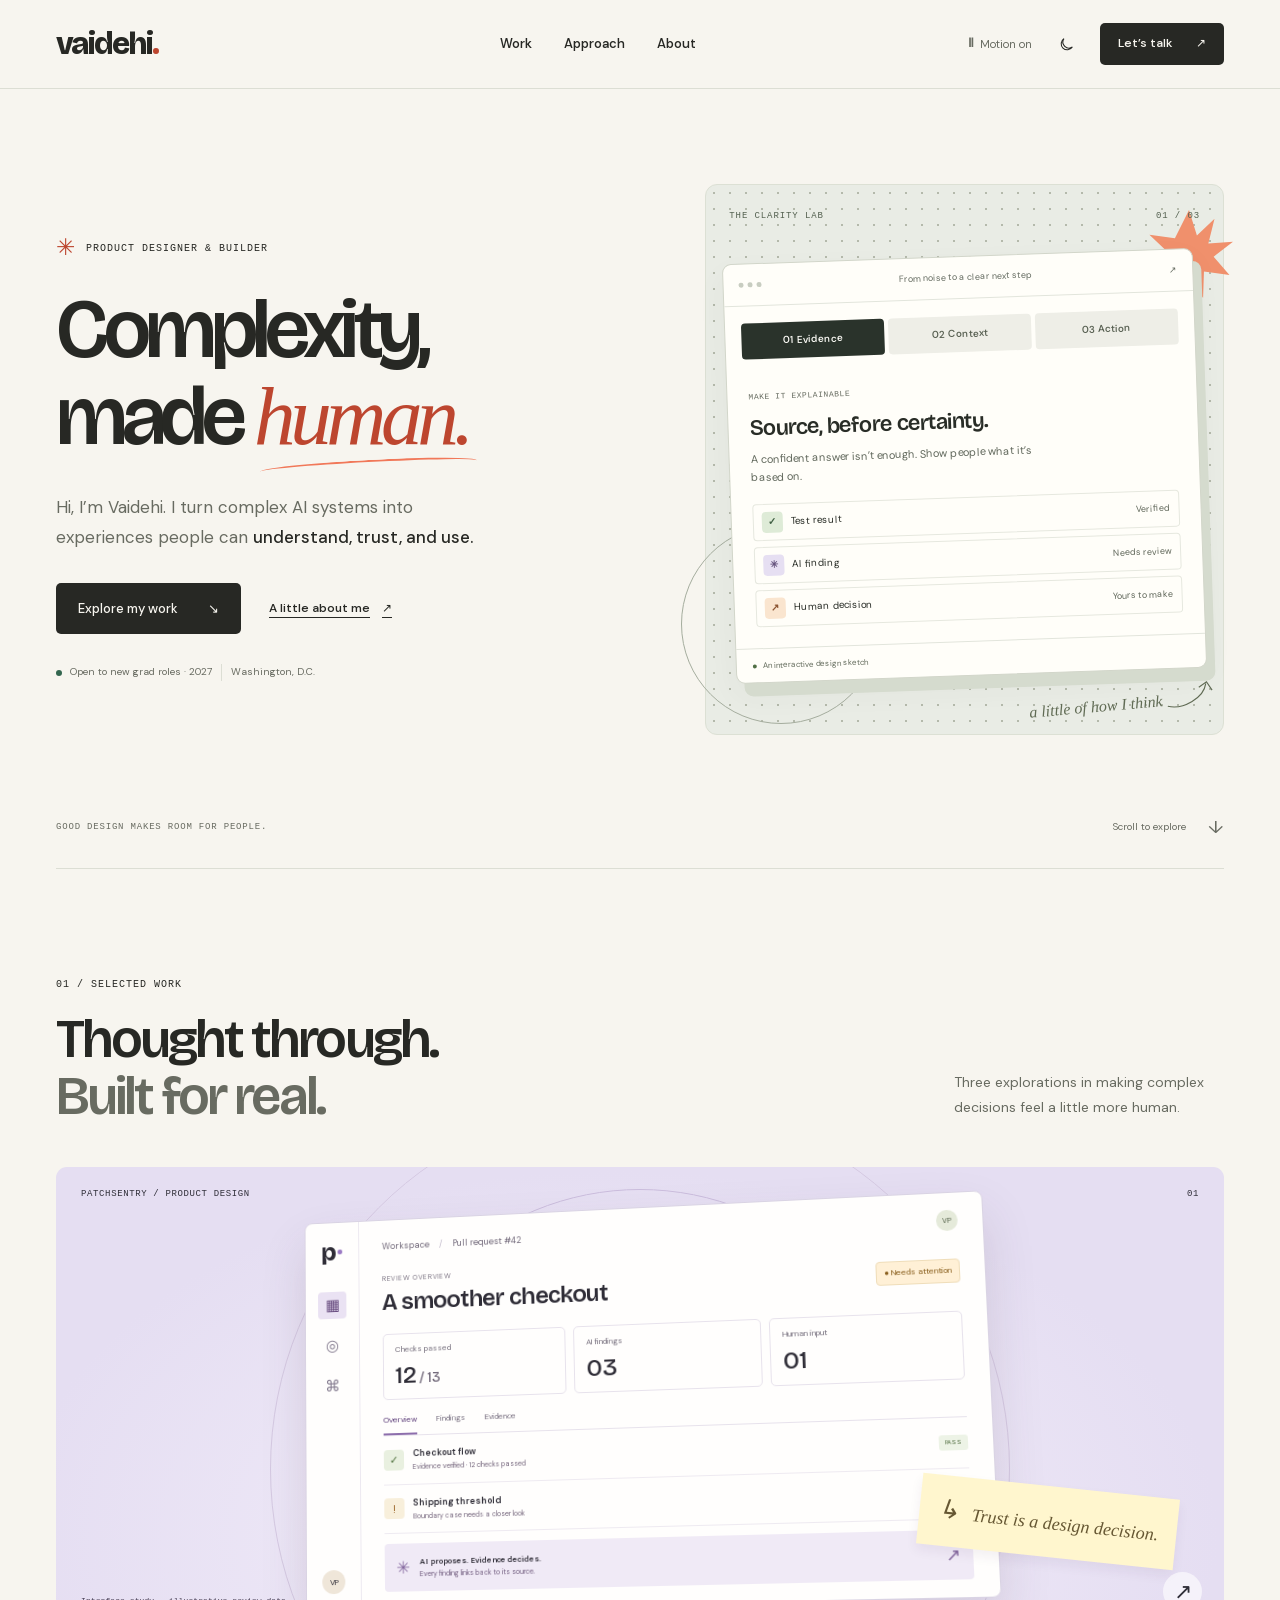
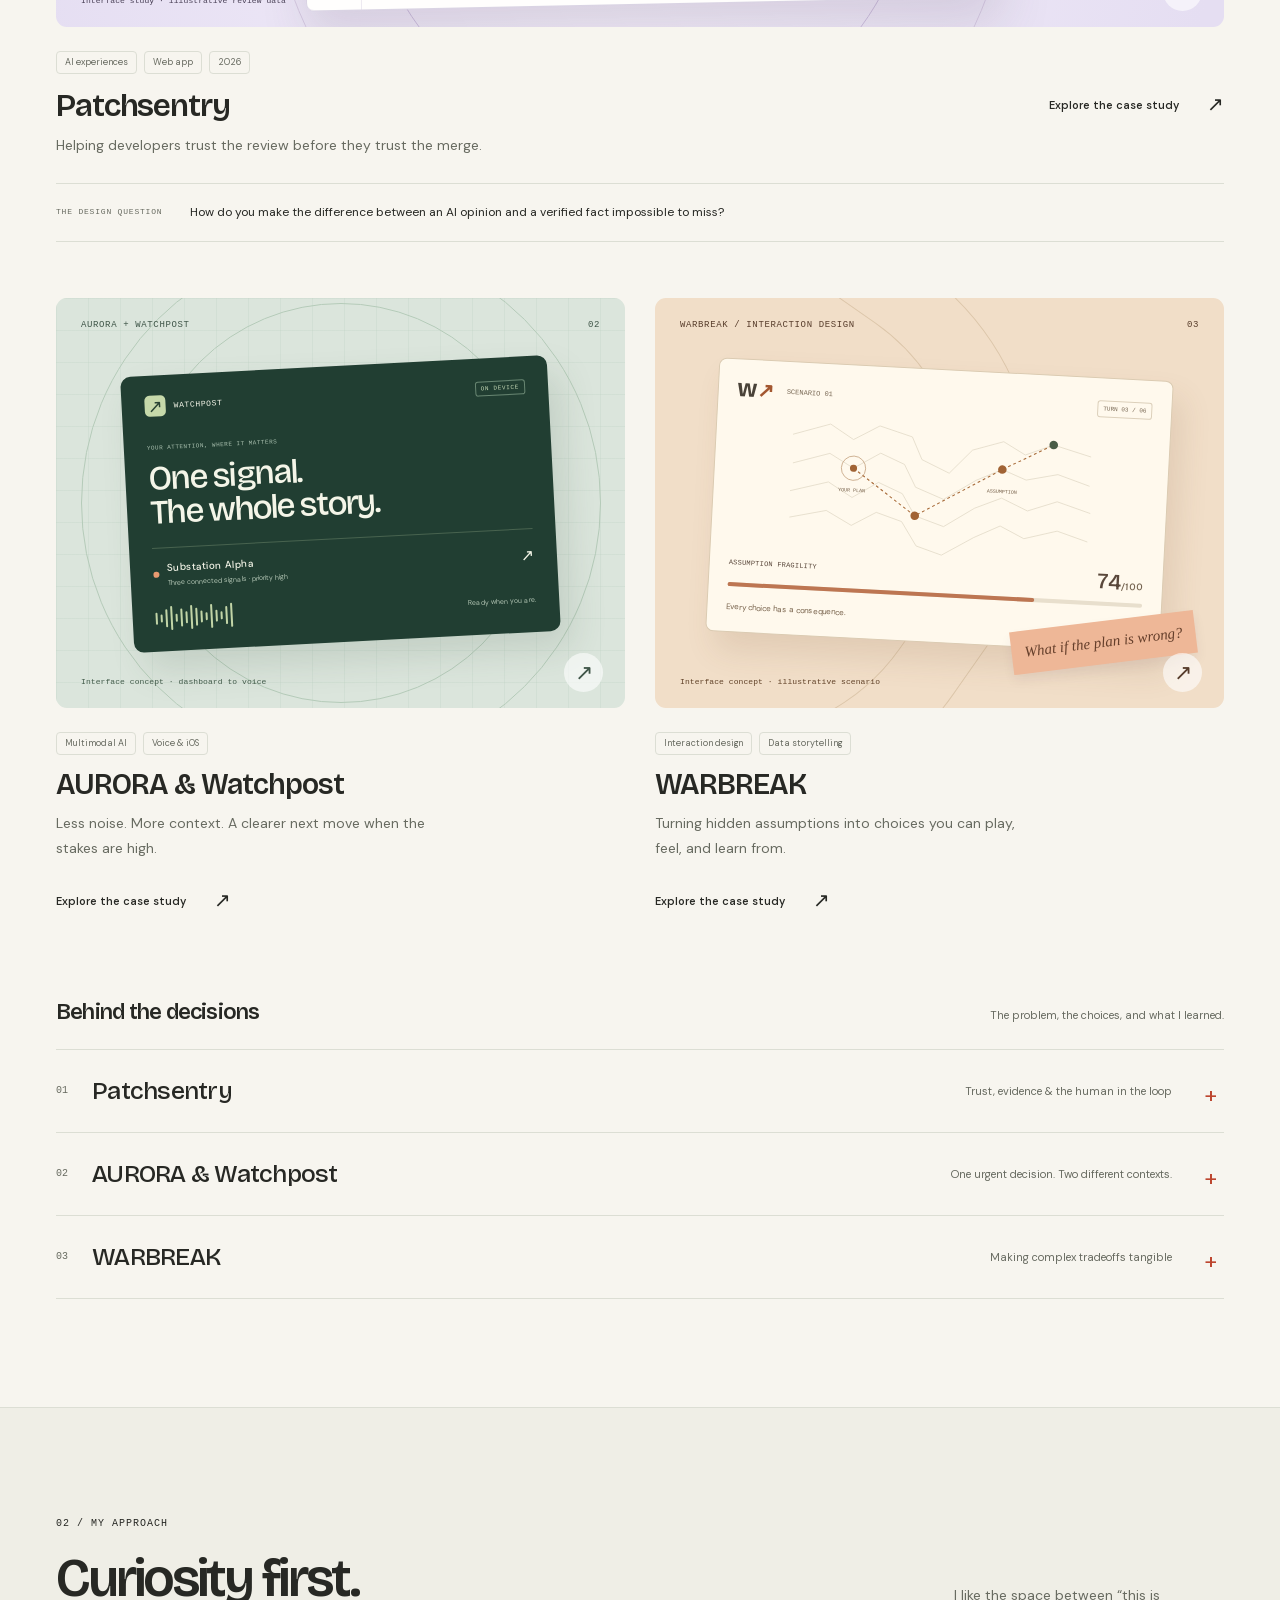
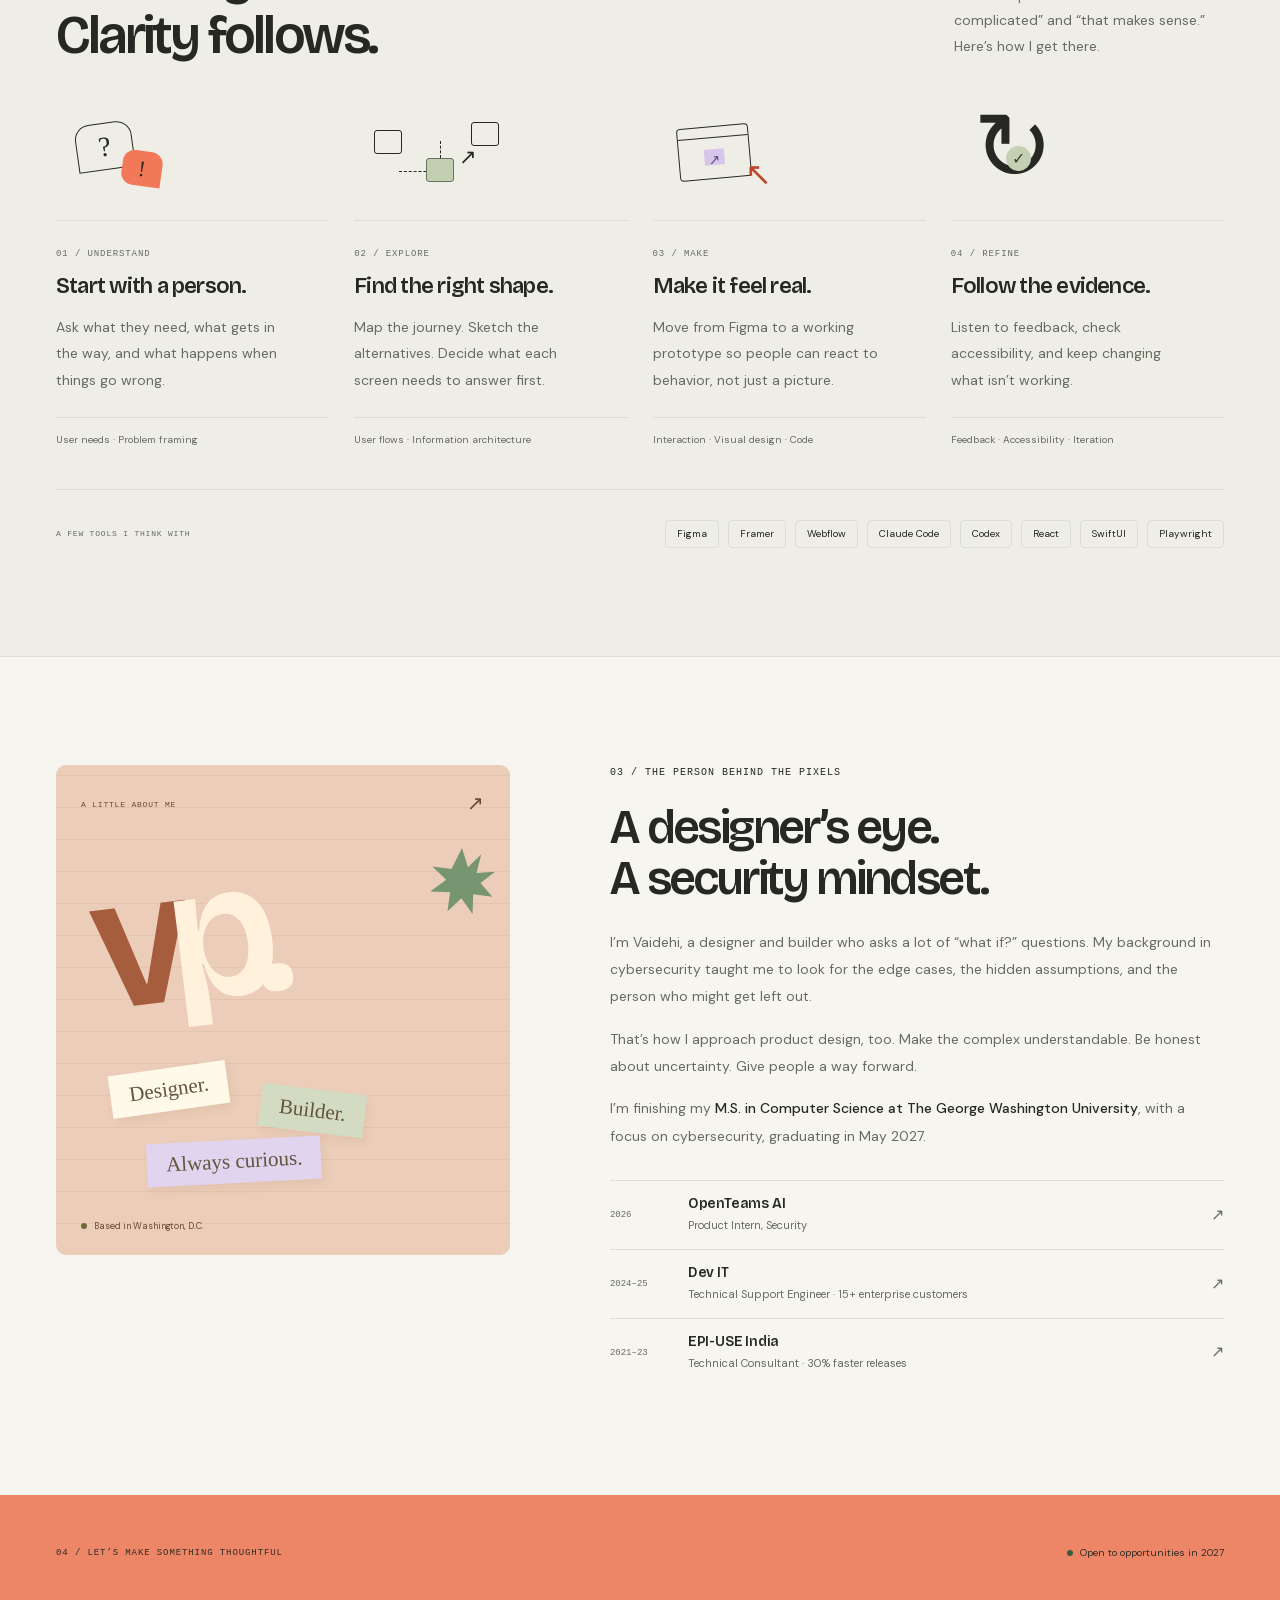
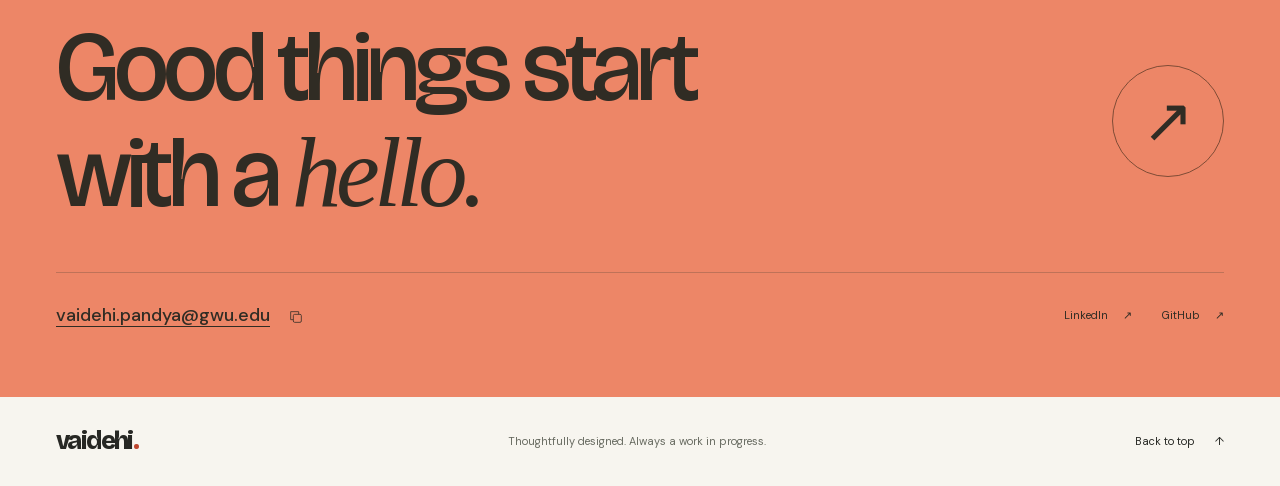
==== index.html @ 31effb7f "Redesign portfolio with interactive previews and accessible motion" ====
<!doctype html>
<html lang="en" data-theme="light" data-motion="off">
<head>
  <meta charset="utf-8">
  <meta name="viewport" content="width=device-width, initial-scale=1, viewport-fit=cover">
  <meta name="theme-color" content="#f7f5ef">
  <title>Vaidehi Pandya — Product Designer & Builder</title>
  <meta name="description" content="I turn complex AI systems into experiences people can understand, trust, and use. Explore product design work by Vaidehi Pandya.">
  <link rel="canonical" href="https://vaidehi2510.github.io/">
  <meta property="og:type" content="website">
  <meta property="og:title" content="Vaidehi Pandya — Complexity, made human.">
  <meta property="og:description" content="Product designer and builder. Thoughtful interfaces for AI, critical decisions, and everything in between.">
  <meta property="og:url" content="https://vaidehi2510.github.io/">
  <meta property="og:image" content="https://vaidehi2510.github.io/social-preview.png">
  <meta property="og:image:width" content="1200">
  <meta property="og:image:height" content="630">
  <meta property="og:image:alt" content="Vaidehi Pandya. Product designer and builder. Complexity, made human.">
  <meta name="twitter:card" content="summary_large_image">
  <script type="application/ld+json">
    {"@context":"https://schema.org","@type":"Person","name":"Vaidehi Pandya","url":"https://vaidehi2510.github.io/","description":"Product designer and builder creating understandable, trustworthy AI experiences.","sameAs":["https://www.linkedin.com/in/vaidehi-pandya/","https://github.com/Vaidehi2510"]}
  </script>
  <link rel="icon" type="image/svg+xml" href="favicon.svg">
  <link rel="preload" href="assets/fonts/bricolage-grotesque-latin.woff2" as="font" type="font/woff2" crossorigin>
  <link rel="preload" href="assets/fonts/dm-sans-latin.woff2" as="font" type="font/woff2" crossorigin>
  <script>
    try {
      var theme = localStorage.getItem('vp-theme');
      var motion = localStorage.getItem('vp-motion');
      document.documentElement.dataset.theme = theme === 'dark' || theme === 'light' ? theme : (matchMedia('(prefers-color-scheme: dark)').matches ? 'dark' : 'light');
      document.documentElement.dataset.motion = motion === 'off' || motion === 'on' ? motion : (matchMedia('(prefers-reduced-motion: reduce)').matches ? 'off' : 'on');
    } catch (e) {
      document.documentElement.dataset.motion = matchMedia('(prefers-reduced-motion: reduce)').matches ? 'off' : 'on';
    }
  </script>
  <link rel="stylesheet" href="styles.css">
  <script src="script.js" defer></script>
</head>
<body>
  <a class="skip-link" href="#main">Skip to content</a>
  <div id="reading-progress" aria-hidden="true"></div>
  <header class="site-header">
    <div class="wrap header-inner">
      <a class="wordmark" href="#top" aria-label="Vaidehi Pandya, home">vaidehi<span>.</span></a>
      <nav class="main-nav" aria-label="Main navigation">
        <a href="#work" data-nav>Work</a>
        <a href="#approach" data-nav>Approach</a>
        <a href="#about" data-nav>About</a>
      </nav>
      <div class="header-actions">
        <button id="motion-toggle" class="utility requires-js" type="button" aria-label="Pause animations" aria-pressed="false" hidden><span class="motion-icon" aria-hidden="true">Ⅱ</span><span data-motion-label>Motion on</span></button>
        <button id="theme-toggle" class="theme-toggle requires-js" type="button" aria-label="Switch to dark theme" hidden><svg viewBox="0 0 24 24" aria-hidden="true"><path d="M20.3 15.6A8.6 8.6 0 0 1 8.4 3.7a8.6 8.6 0 1 0 11.9 11.9Z"/></svg><span class="sr-only" data-theme-label>Dark</span></button>
        <a class="header-contact" href="#contact" data-nav>Let’s talk <span aria-hidden="true">↗</span></a>
      </div>
    </div>
  </header>
  <main id="main">
    <section class="hero wrap" id="top" aria-labelledby="hero-heading">
      <div class="hero-copy">
        <p class="eyebrow"><span class="tiny-star" aria-hidden="true">✳</span> Product designer & builder</p>
        <h1 id="hero-heading">Complexity,<br>made <em>human.</em></h1>
        <p class="hero-intro">Hi, I’m Vaidehi. I turn complex AI systems into experiences people can <strong>understand, trust, and use.</strong></p>
        <div class="hero-actions">
          <a class="button button-dark" href="#work">Explore my work <span aria-hidden="true">↘</span></a>
          <a class="text-link" href="#about">A little about me <span aria-hidden="true">↗</span></a>
        </div>
        <div class="availability"><span class="status-dot" aria-hidden="true"></span><span>Open to new grad roles · 2027</span><span class="availability-location">Washington, D.C.</span></div>
      </div>
      <div class="hero-lab" id="design-demo" data-mode="evidence">
        <div class="lab-topline"><span class="mono">THE CLARITY LAB</span><span class="lab-coordinate mono" aria-hidden="true">01 / 03</span></div>
        <div class="lab-spark" aria-hidden="true"><svg viewBox="0 0 100 100"><path d="M50 0 59 29 79 10 72 38 100 36 78 53 96 74 67 70 66 100 49 76 28 96 32 67 2 66 26 48 5 28 34 32Z"/></svg></div>
        <div class="lab-orbit" aria-hidden="true"></div>
        <div class="demo-window">
          <div class="window-chrome"><span class="window-dots" aria-hidden="true"><i></i><i></i><i></i></span><span>From noise to a clear next step</span><span aria-hidden="true">↗</span></div>
          <div class="demo-tabs requires-js" role="tablist" aria-label="Explore my design principles" hidden>
            <button class="demo-tab" id="tab-evidence" type="button" role="tab" aria-selected="true" aria-controls="demo-evidence" data-target="demo-evidence" tabindex="0">01 Evidence</button>
            <button class="demo-tab" id="tab-context" type="button" role="tab" aria-selected="false" aria-controls="demo-context" data-target="demo-context" tabindex="-1">02 Context</button>
            <button class="demo-tab" id="tab-action" type="button" role="tab" aria-selected="false" aria-controls="demo-action" data-target="demo-action" tabindex="-1">03 Action</button>
          </div>
          <div class="demo-content">
            <div id="demo-evidence" role="tabpanel" aria-labelledby="tab-evidence" tabindex="0">
              <span class="demo-kicker">MAKE IT EXPLAINABLE</span>
              <h2>Source, before certainty.</h2>
              <p>A confident answer isn’t enough. Show people what it’s based on.</p>
              <div class="signal-list">
                <div><span class="signal-icon icon-green" aria-hidden="true">✓</span><span>Test result</span><span class="signal-tag">Verified</span></div>
                <div><span class="signal-icon icon-purple" aria-hidden="true">✳</span><span>AI finding</span><span class="signal-tag">Needs review</span></div>
                <div><span class="signal-icon icon-orange" aria-hidden="true">↗</span><span>Human decision</span><span class="signal-tag">Yours to make</span></div>
              </div>
            </div>
            <div id="demo-context" role="tabpanel" aria-labelledby="tab-context" tabindex="0" hidden>
              <span class="demo-kicker">MAKE IT MEANINGFUL</span>
              <h2>A signal needs a story.</h2>
              <p>Connect the dots so people see what matters, and why.</p>
              <div class="context-sources"><span>Network</span><span>Camera</span><span>Intel</span></div>
              <div class="context-connector" aria-hidden="true">↓ &nbsp; ↓ &nbsp; ↓</div>
              <div class="context-result"><span class="signal-icon icon-orange" aria-hidden="true">!</span><span><strong>One incident. A fuller picture.</strong><small>Related evidence, together.</small></span></div>
            </div>
            <div id="demo-action" role="tabpanel" aria-labelledby="tab-action" tabindex="0" hidden>
              <span class="demo-kicker">MAKE IT ACTIONABLE</span>
              <h2>Give people the controls.</h2>
              <p>A useful interface makes the next move clear, without making it for you.</p>
              <div class="action-path"><span class="action-check" aria-hidden="true">✓</span><div><strong>Evidence reviewed</strong><small>You have the context.</small></div></div>
              <div class="action-choice"><span>Ready for your decision</span><span aria-hidden="true">↗</span></div>
              <span class="action-footnote">Human judgment stays in the loop.</span>
            </div>
          </div>
          <div class="demo-bottom"><span class="status-dot" aria-hidden="true"></span> An interactive design sketch</div>
        </div>
        <span class="lab-note" aria-hidden="true">a little of how I think <svg viewBox="0 0 64 34"><path d="M2 29C20 35 47 23 51 5M42 9l10-6 6 11"/></svg></span>
      </div>
      <div class="hero-bottom"><span class="mono">GOOD DESIGN MAKES ROOM FOR PEOPLE.</span><a href="#work" class="scroll-cue">Scroll to explore <span aria-hidden="true">↓</span></a></div>
    </section>

    <section class="work-section section-pad" id="work" aria-labelledby="work-heading">
      <div class="wrap">
        <div class="section-heading reveal"><div><p class="eyebrow">01 / Selected work</p><h2 id="work-heading">Thought through.<br><span class="muted-heading">Built for real.</span></h2></div><p>Three explorations in making complex decisions feel a little more human.</p></div>
        <article class="project project-patch reveal">
          <a class="project-visual patch-visual" href="#patchsentry" data-case-link aria-label="Read the Patchsentry case study">
            <div class="visual-topline"><span>PATCHSENTRY / PRODUCT DESIGN</span><span aria-hidden="true">01</span></div>
            <div class="patch-app" aria-hidden="true">
              <div class="app-sidebar"><span class="app-logo">p<span>·</span></span><span class="sidebar-icon selected">▦</span><span class="sidebar-icon">◎</span><span class="sidebar-icon">⌘</span><span class="sidebar-bottom">VP</span></div>
              <div class="app-main">
                <div class="app-breadcrumb">Workspace <span>/</span> Pull request #42 <span class="app-avatar">VP</span></div>
                <div class="app-title"><div><small>REVIEW OVERVIEW</small><strong>A smoother checkout</strong></div><span class="attention-badge">● Needs attention</span></div>
                <div class="app-stats"><div><span>Checks passed</span><strong>12<span> / 13</span></strong></div><div><span>AI findings</span><strong>03</strong></div><div><span>Human input</span><strong>01</strong></div></div>
                <div class="app-tabs"><span class="active">Overview</span><span>Findings</span><span>Evidence</span></div>
                <div class="app-finding"><span class="finding-symbol">✓</span><div><strong>Checkout flow</strong><small>Evidence verified · 12 checks passed</small></div><span class="pass-badge">PASS</span></div>
                <div class="app-finding"><span class="finding-symbol warn">!</span><div><strong>Shipping threshold</strong><small>Boundary case needs a closer look</small></div><span class="review-badge">REVIEW</span></div>
                <div class="app-ai-note"><span>✳</span><div><strong>AI proposes. Evidence decides.</strong><small>Every finding links back to its source.</small></div><span>↗</span></div>
              </div>
            </div>
            <div class="floating-note patch-note" aria-hidden="true"><span>↳</span> Trust is a design decision.</div>
            <span class="visual-caption">Interface study · illustrative review data</span>
            <span class="project-open" aria-hidden="true">↗</span>
          </a>
          <div class="project-info"><div><div class="project-tags"><span>AI experiences</span><span>Web app</span><span>2026</span></div><h3><a href="#patchsentry" data-case-link>Patchsentry</a></h3><p>Helping developers trust the review before they trust the merge.</p></div><a class="case-link" href="#patchsentry" data-case-link>Explore the case study <span aria-hidden="true">↗</span></a></div>
          <div class="project-takeaway"><span class="mono">THE DESIGN QUESTION</span><p>How do you make the difference between an AI opinion and a verified fact impossible to miss?</p></div>
        </article>

        <div class="project-pair">
          <article class="project project-aurora reveal">
            <a class="project-visual aurora-visual" href="#aurora" data-case-link aria-label="Read the AURORA and Watchpost case study">
              <div class="visual-topline"><span>AURORA + WATCHPOST</span><span aria-hidden="true">02</span></div>
              <div class="radar-grid" aria-hidden="true"><span class="radar-ring ring-one"></span><span class="radar-ring ring-two"></span><span class="radar-ring ring-three"></span><span class="radar-line"></span><i class="radar-dot dot-one"></i><i class="radar-dot dot-two"></i><i class="radar-dot dot-three"></i></div>
              <div class="alert-preview" aria-hidden="true"><div class="alert-preview-top"><span class="alert-mark">↗</span><span>WATCHPOST</span><span class="alert-live">ON DEVICE</span></div><span class="alert-overline">YOUR ATTENTION, WHERE IT MATTERS</span><strong>One signal.<br>The whole story.</strong><div class="alert-separator"></div><div class="alert-incident"><span class="incident-dot"></span><div><b>Substation Alpha</b><small>Three connected signals · priority high</small></div><span>↗</span></div><div class="waveform"><i></i><i></i><i></i><i></i><i></i><i></i><i></i><i></i><i></i><i></i><i></i><i></i><i></i><i></i><i></i><i></i><span>Ready when you are.</span></div></div>
              <span class="visual-caption">Interface concept · dashboard to voice</span><span class="project-open" aria-hidden="true">↗</span>
            </a>
            <div class="project-info"><div><div class="project-tags"><span>Multimodal AI</span><span>Voice & iOS</span></div><h3><a href="#aurora" data-case-link>AURORA & Watchpost</a></h3><p>Less noise. More context. A clearer next move when the stakes are high.</p></div><a class="case-link" href="#aurora" data-case-link>Explore the case study <span aria-hidden="true">↗</span></a></div>
          </article>
          <article class="project project-warbreak reveal">
            <a class="project-visual warbreak-visual" href="#warbreak" data-case-link aria-label="Read the WARBREAK case study">
              <div class="visual-topline"><span>WARBREAK / INTERACTION DESIGN</span><span aria-hidden="true">03</span></div>
              <div class="strategy-board" aria-hidden="true"><div class="board-topline"><span class="board-logo">W<span>↗</span></span><span>SCENARIO 01</span><span class="board-turn">TURN 03 / 06</span></div><svg class="strategy-map" viewBox="0 0 400 200" fill="none"><path class="map-contour" d="M-10 35 42 18 75 38 111 17 157 30 172 61 211 78 242 44 285 30 316 47 355 31 408 45M-8 75 43 59 77 78 114 55 148 69 165 100 205 115 249 86 285 69 319 82 363 72 408 86M-10 114 43 99 77 119 113 96 147 110 166 140 207 153 249 125 286 109 323 125 364 110 411 124M-9 151 42 139 78 158 112 138 148 149 170 182 206 193 250 166 286 148 320 164 366 151 409 164"/><path class="map-route" d="M77 78 166 140 285 69 355 31"/><circle cx="77" cy="78" r="17" class="map-target"/><circle cx="77" cy="78" r="5" class="map-node"/><circle cx="166" cy="140" r="6" class="map-node"/><circle cx="285" cy="69" r="6" class="map-node"/><circle cx="355" cy="31" r="6" class="map-end"/><text x="57" y="111">YOUR PLAN</text><text x="265" y="102">ASSUMPTION</text></svg><div class="board-risk"><span>ASSUMPTION FRAGILITY</span><strong>74<span>/100</span></strong></div><div class="risk-bar"><span></span></div><div class="board-footer"><span>Every choice has a consequence.</span><span>↗</span></div></div>
              <div class="floating-note warbreak-note" aria-hidden="true">What if the plan is wrong?</div>
              <span class="visual-caption">Interface concept · illustrative scenario</span><span class="project-open" aria-hidden="true">↗</span>
            </a>
            <div class="project-info"><div><div class="project-tags"><span>Interaction design</span><span>Data storytelling</span></div><h3><a href="#warbreak" data-case-link>WARBREAK</a></h3><p>Turning hidden assumptions into choices you can play, feel, and learn from.</p></div><a class="case-link" href="#warbreak" data-case-link>Explore the case study <span aria-hidden="true">↗</span></a></div>
          </article>
        </div>
        <div class="case-studies" aria-labelledby="case-studies-heading"><div class="case-studies-heading"><h3 id="case-studies-heading">Behind the decisions</h3><p>The problem, the choices, and what I learned.</p></div>
          <details class="case-study" id="patchsentry">
  <summary class="case-summary">
    <span class="case-number">01</span>
    <span class="case-summary-title">Patchsentry</span>
    <span class="case-summary-note">Trust, evidence &amp; the human in the loop</span>
    <span class="case-toggle" aria-hidden="true">+</span>
  </summary>
  <div class="case-detail">
    <p class="case-overview">A QA workspace that helps developers decide whether to merge. Five AI specialists investigate a pull request; real test results determine its pass or fail status.</p>
    <dl class="case-facts">
      <div><dt>My role</dt><dd>Product designer &amp; builder</dd></div>
      <div><dt>Context</dt><dd>2026 · AI developer tools</dd></div>
      <div><dt>Platform</dt><dd>Web app &amp; GitHub integration</dd></div>
    </dl>
    <div class="case-story-grid">
      <section class="story-block">
        <h3>The problem</h3>
        <p>An AI reviewer can sound confident whether it has evidence or is guessing. Developers need to know what was tested, what was inferred, and what needs their judgment before they merge.</p>
        <p>Team leads also need control over the models that can access private code.</p>
      </section>
      <section class="story-block">
        <h3>Make the evidence readable</h3>
        <ol>
          <li><strong>Separate test results from AI findings.</strong> Model opinions cannot override a failing test.</li>
          <li><strong>Show where a finding came from.</strong> Link to code, a before-and-after diff, and a suggested regression test. Tie every verdict to the exact revision reviewed.</li>
          <li><strong>Reveal detail when it is useful.</strong> Start with a clear status and check summary; organize deeper findings into Behavior, Interface, Security, and Boundary case.</li>
        </ol>
      </section>
      <section class="story-block">
        <h3>Keep people in control</h3>
        <p>When requirements are ambiguous, the review asks a person to clarify. Teams choose a model and investigation limits for each specialist, including local models with no cloud fallback for confidential code.</p>
        <p>The four-step onboarding follows the actual job: connect a product, build a QA team, choose a change, and decide with evidence.</p>
      </section>
      <section class="story-block">
        <h3>Build the behavior, then check it</h3>
        <p>I used Codex and Claude Code to build the review flow and try it on real pull requests. That made the labels, evidence, and requests for human input part of a working product.</p>
        <p>The project includes 278 automated tests. Its axe-core checks found zero accessibility violations on the desktop and mobile pages tested.</p>
      </section>
    </div>
    <div class="case-evidence" aria-label="Patchsentry project evidence">
      <div class="evidence-item"><strong>5</strong><span>AI specialist roles</span></div>
      <div class="evidence-item"><strong>278</strong><span>automated tests</span></div>
      <div class="evidence-item"><strong>0</strong><span>axe-core violations on tested pages</span></div>
      <div class="evidence-item"><strong>4</strong><span>steps from setup to review</span></div>
    </div>
    <div class="case-actions">
      <a href="https://patchsentry.vercel.app">Explore the live product <span aria-hidden="true">↗</span></a>
      <a href="https://github.com/Vaidehi2510/QA-testbot">View the source <span aria-hidden="true">↗</span></a>
    </div>
  </div>
</details>

<details class="case-study" id="aurora">
  <summary class="case-summary">
    <span class="case-number">02</span>
    <span class="case-summary-title">AURORA &amp; Watchpost</span>
    <span class="case-summary-note">One urgent decision. Two different contexts.</span>
    <span class="case-toggle" aria-hidden="true">+</span>
  </summary>
  <div class="case-detail">
    <p class="case-overview">An early-warning experience for critical infrastructure, first as a web dashboard with spoken alerts, then rethought as a private, voice-first app for iPhone, iPad, and Mac.</p>
    <dl class="case-facts">
      <div><dt>My role</dt><dd>Product designer &amp; builder</dd></div>
      <div><dt>Context</dt><dd>DC Critical Ops Hackathon 2026 → independent iteration</dd></div>
      <div><dt>Platform</dt><dd>Web · iOS · iPadOS · macOS</dd></div>
    </dl>
    <div class="case-story-grid">
      <section class="story-block">
        <h3>The problem</h3>
        <p>Network, physical security, and threat intelligence teams watch separate screens. The early signals of an incident can be scattered across all three.</p>
        <p>An operator needs to understand the situation and decide whether to escalate, including when they are on the floor and away from a desk.</p>
      </section>
      <section class="story-block">
        <h3>Version 1: design for the decision</h3>
        <ol>
          <li><strong>Put the urgent information first.</strong> Show the headline, priority, and confidence before evidence, historical context, and an escalation recommendation.</li>
          <li><strong>Let the interface speak.</strong> Read critical alerts aloud and support spoken follow-up questions. The target was under 60 seconds from raw signal to spoken assessment.</li>
          <li><strong>Make system state visible.</strong> Show when voice and AI are ready, and keep the dashboard usable when AI is unavailable.</li>
        </ol>
      </section>
      <section class="story-block">
        <h3>What the demo changed</h3>
        <p>In the demo scenario, giving the AI analyst an annotated camera frame changed its confidence from 60 to 80 and its recommendation from monitoring to immediate escalation.</p>
        <p>I demoed AURORA to judges and attendees and carried their feedback into the next iteration. A larger question emerged: how could the experience work away from a screen, without sending sensitive data to outside models?</p>
      </section>
      <section class="story-block">
        <h3>Version 2: meet the operator where they are</h3>
        <p>Watchpost brings triage into Siri, Shortcuts, Spotlight, and the Mac menu bar. Seven phrases across three shortcuts work without setup.</p>
        <p>AI runs on the device. A rules engine provides briefs when Apple Intelligence is unavailable, and fixed rules always determine the priority score. VoiceOver labels, empty states, and swipe actions support the experience across devices.</p>
      </section>
    </div>
    <div class="case-evidence" aria-label="AURORA demo evidence and Watchpost features">
      <div class="evidence-item"><strong>60 → 80</strong><span>analyst confidence in the demo scenario</span></div>
      <div class="evidence-item"><strong>20/20</strong><span>anomalies detected in the test set</span></div>
      <div class="evidence-item"><strong>7</strong><span>Siri phrases across 3 shortcuts</span></div>
      <div class="evidence-item"><strong>0</strong><span>network calls in Watchpost</span></div>
    </div>
    <div class="case-actions">
      <a href="https://github.com/Vaidehi2510/AURORA">Explore AURORA <span aria-hidden="true">↗</span></a>
      <a href="https://github.com/Vaidehi2510/watchpost">Explore Watchpost <span aria-hidden="true">↗</span></a>
    </div>
  </div>
</details>

<details class="case-study" id="warbreak">
  <summary class="case-summary">
    <span class="case-number">03</span>
    <span class="case-summary-title">WARBREAK</span>
    <span class="case-summary-note">Making complex tradeoffs tangible</span>
    <span class="case-toggle" aria-hidden="true">+</span>
  </summary>
  <div class="case-detail">
    <p class="case-overview">An AI planning tool that finds the assumptions hidden in a plan, then turns them into a simulation. People make choices, watch the consequences, and explore why their plan failed.</p>
    <dl class="case-facts">
      <div><dt>My role</dt><dd>Product designer &amp; builder</dd></div>
      <div><dt>Context</dt><dd>SCSP AI+ Expo 2026 · Wargaming Track</dd></div>
      <div><dt>Platform</dt><dd>Web · interactive maps &amp; data visualization</dd></div>
    </dl>
    <div class="case-story-grid">
      <section class="story-block">
        <h3>The problem</h3>
        <p>Plans can fail on assumptions nobody wrote down. A report listing those assumptions is easy to skim and forget.</p>
        <p>I wanted people to experience which assumption breaks first, through decisions they make themselves.</p>
      </section>
      <section class="story-block">
        <h3>Four screens, one learning loop</h3>
        <ol>
          <li><strong>Plan.</strong> Write in plain English or choose a scenario. AI extracts assumptions and scores their fragility from 0 to 100.</li>
          <li><strong>Prepare.</strong> Choose from twelve assets within a fixed budget.</li>
          <li><strong>Play.</strong> Take turns on a live map against an adversary targeting the weakest assumption.</li>
          <li><strong>Reflect.</strong> Review what failed, why it failed, and how another timeline could unfold.</li>
        </ol>
      </section>
      <section class="story-block">
        <h3>Make each decision matter</h3>
        <p>The number of turns equals the number of assets selected, so resources and time are linked. Six live metrics show consequences for public opinion, domestic and allied support, and force strength.</p>
        <p>Animated strikes, sonar rings, cyber pulses, and movement make the result of a turn visible on the map. A move that succeeds in one dimension can still weaken the overall plan.</p>
      </section>
      <section class="story-block">
        <h3>Explain the loss</h3>
        <p>The seven-tab Failure Autopsy connects assumptions to decisions and consequences. It includes the decision log, adversary reasoning, a metrics verdict, failure chains, alternative timelines, and recommendations.</p>
        <p>The interaction carries the explanation: make a choice, see its effects, then trace those effects back to the assumption that made the plan fragile.</p>
      </section>
    </div>
    <div class="case-evidence" aria-label="WARBREAK interaction features">
      <div class="evidence-item"><strong>12</strong><span>assets competing for one budget</span></div>
      <div class="evidence-item"><strong>6</strong><span>live consequence metrics</span></div>
      <div class="evidence-item"><strong>7</strong><span>perspectives in the Failure Autopsy</span></div>
      <div class="evidence-item"><strong>0–100</strong><span>assumption fragility scale</span></div>
    </div>
    <div class="case-actions">
      <a href="https://github.com/Vaidehi2510/WARBREAK">Explore the project <span aria-hidden="true">↗</span></a>
    </div>
  </div>
</details>

        </div>
      </div>
    </section>

    <section class="approach-section section-pad" id="approach" aria-labelledby="approach-heading"><div class="wrap">
      <div class="section-heading reveal"><div><p class="eyebrow">02 / My approach</p><h2 id="approach-heading">Curiosity first.<br>Clarity follows.</h2></div><p>I like the space between “this is complicated” and “that makes sense.” Here’s how I get there.</p></div>
      <ol class="process-grid">
        <li class="process-card reveal"><div class="process-art art-listen" aria-hidden="true"><span class="listen-bubble">?</span><span class="listen-small">!</span></div><span class="process-step mono">01 / UNDERSTAND</span><h3>Start with a person.</h3><p>Ask what they need, what gets in the way, and what happens when things go wrong.</p><span class="process-output">User needs · Problem framing</span></li>
        <li class="process-card reveal"><div class="process-art art-map" aria-hidden="true"><i></i><i></i><i></i><span>↗</span></div><span class="process-step mono">02 / EXPLORE</span><h3>Find the right shape.</h3><p>Map the journey. Sketch the alternatives. Decide what each screen needs to answer first.</p><span class="process-output">User flows · Information architecture</span></li>
        <li class="process-card reveal"><div class="process-art art-build" aria-hidden="true"><span class="build-window"><i></i><b>↗</b></span><span class="build-cursor">↖</span></div><span class="process-step mono">03 / MAKE</span><h3>Make it feel real.</h3><p>Move from Figma to a working prototype so people can react to behavior, not just a picture.</p><span class="process-output">Interaction · Visual design · Code</span></li>
        <li class="process-card reveal"><div class="process-art art-refine" aria-hidden="true"><span>↻</span><i>✓</i></div><span class="process-step mono">04 / REFINE</span><h3>Follow the evidence.</h3><p>Listen to feedback, check accessibility, and keep changing what isn’t working.</p><span class="process-output">Feedback · Accessibility · Iteration</span></li>
      </ol>
      <div class="toolkit reveal"><span class="mono">A FEW TOOLS I THINK WITH</span><div><span>Figma</span><span>Framer</span><span>Webflow</span><span>Claude Code</span><span>Codex</span><span>React</span><span>SwiftUI</span><span>Playwright</span></div></div>
    </div></section>

    <section class="about-section section-pad" id="about" aria-labelledby="about-heading"><div class="wrap about-grid">
      <div class="about-art reveal"><div class="about-art-top mono"><span>A LITTLE ABOUT ME</span><span>↗</span></div><div class="monogram" aria-hidden="true">v<span>p.</span></div><div class="about-sticker sticker-one">Designer.</div><div class="about-sticker sticker-two">Builder.</div><div class="about-sticker sticker-three">Always curious.</div><div class="about-art-bottom"><span class="status-dot" aria-hidden="true"></span> Based in Washington, D.C.</div><svg class="about-spark" viewBox="0 0 100 100" aria-hidden="true"><path d="M50 0 59 29 79 10 72 38 100 36 78 53 96 74 67 70 66 100 49 76 28 96 32 67 2 66 26 48 5 28 34 32Z"/></svg></div>
      <div class="about-copy reveal"><p class="eyebrow">03 / The person behind the pixels</p><h2 id="about-heading">A designer’s eye.<br>A security mindset.</h2><p>I’m Vaidehi, a designer and builder who asks a lot of “what if?” questions. My background in cybersecurity taught me to look for the edge cases, the hidden assumptions, and the person who might get left out.</p><p>That’s how I approach product design, too. Make the complex understandable. Be honest about uncertainty. Give people a way forward.</p><p>I’m finishing my <strong>M.S. in Computer Science at The George Washington University</strong>, with a focus on cybersecurity, graduating in May 2027.</p>
        <div class="experience-list"><div><span class="experience-year">2026</span><div><h3>OpenTeams AI</h3><p>Product Intern, Security</p></div><span aria-hidden="true">↗</span></div><div><span class="experience-year">2024–25</span><div><h3>Dev IT</h3><p>Technical Support Engineer · 15+ enterprise customers</p></div><span aria-hidden="true">↗</span></div><div><span class="experience-year">2021–23</span><div><h3>EPI-USE India</h3><p>Technical Consultant · 30% faster releases</p></div><span aria-hidden="true">↗</span></div></div>
      </div>
    </div></section>

    <section class="contact-section" id="contact" aria-labelledby="contact-heading"><div class="wrap">
      <div class="contact-topline"><p class="eyebrow">04 / Let’s make something thoughtful</p><span class="contact-availability"><span class="status-dot" aria-hidden="true"></span> Open to opportunities in 2027</span></div>
      <div class="contact-main reveal"><h2 id="contact-heading">Good things start<br>with a <em>hello.</em></h2><a class="contact-arrow" href="mailto:vaidehi.pandya@gwu.edu" aria-label="Email Vaidehi" data-email-link>↗</a></div>
      <div class="contact-bottom"><div><a class="email-link" href="mailto:vaidehi.pandya@gwu.edu" data-email-link>vaidehi.pandya@gwu.edu</a><button class="copy-button requires-js" id="copy-email" type="button" data-email="vaidehi.pandya@gwu.edu" aria-label="Copy email address" hidden><svg viewBox="0 0 24 24" aria-hidden="true"><rect x="8" y="8" width="12" height="12" rx="2"/><path d="M16 8V4H4v12h4"/></svg></button><p id="copy-status" class="copy-status" role="status" aria-live="polite"></p></div><div class="social-links"><a href="https://www.linkedin.com/in/vaidehi-pandya/">LinkedIn <span aria-hidden="true">↗</span></a><a href="https://github.com/Vaidehi2510">GitHub <span aria-hidden="true">↗</span></a></div></div>
    </div></section>
  </main>
  <footer class="site-footer wrap"><a class="wordmark" href="#top">vaidehi<span>.</span></a><p>Thoughtfully designed. Always a work in progress.</p><a class="back-top" href="#top">Back to top <span aria-hidden="true">↑</span></a></footer>
</body>
</html>
---- styles.css ----
@font-face {
  font-family: 'Bricolage Grotesque'; font-style: normal; font-weight: 500 800; font-display: swap;
  src: url('assets/fonts/bricolage-grotesque-latin.woff2') format('woff2');
}
@font-face {
  font-family: 'DM Sans'; font-style: normal; font-weight: 400 700; font-display: swap;
  src: url('assets/fonts/dm-sans-latin.woff2') format('woff2');
}
:root {
  --bg: #f7f5ef; --surface: #fffefa; --ink: #272824; --muted: #686b61;
  --line: #dcded4; --accent: #bd462f; --coral: #f17859; --soft: #efeee6;
  --green: #33664f; --display: 'Bricolage Grotesque', 'Avenir Next', sans-serif;
  --body: 'DM Sans', 'Segoe UI', sans-serif; --mono: 'SFMono-Regular', Consolas, 'Liberation Mono', monospace;
  color-scheme: light;
}
:root[data-theme='dark'] {
  --bg: #1d211e; --surface: #262c27; --ink: #f1f0e7; --muted: #b5bcaf;
  --line: #414a40; --accent: #ff987b; --coral: #f48c6c; --soft: #282f29; --green: #a2c9ac;
  color-scheme: dark;
}
*, *::before, *::after { box-sizing: border-box; }
html { scroll-behavior: smooth; scroll-padding-top: 105px; }
body { margin: 0; background: var(--bg); color: var(--ink); font-family: var(--body); font-size: 16px; line-height: 1.65; -webkit-font-smoothing: antialiased; }
::selection { background: #eed793; color: #272824; }
[hidden] { display: none !important; }
a { color: inherit; text-decoration-thickness: 1px; text-underline-offset: 5px; }
button, a { -webkit-tap-highlight-color: transparent; }
button { font: inherit; color: inherit; cursor: pointer; }
button, input { touch-action: manipulation; }
:focus-visible { outline: 3px solid var(--accent); outline-offset: 5px; }
h1, h2, h3, h4, p { margin: 0; }
h1, h2, h3, h4 { font-family: var(--display); font-weight: 600; }
h1, h2 { letter-spacing: -.055em; line-height: 1.06; }
h3 { letter-spacing: -.035em; line-height: 1.2; }
svg { display: block; max-width: 100%; }
.wrap { width: min(1240px, calc(100% - 112px)); margin-inline: auto; }
.section-pad { padding-block: 108px; }
.eyebrow, .mono { font-family: var(--mono); font-size: 10px; font-weight: 500; letter-spacing: .1em; line-height: 1.6; }
.eyebrow { text-transform: uppercase; margin-bottom: 22px; }
.sr-only { position: absolute; width: 1px; height: 1px; overflow: hidden; clip: rect(0, 0, 0, 0); white-space: nowrap; clip-path: inset(50%); }
.skip-link { position: fixed; top: -80px; left: 20px; padding: 12px 20px; z-index: 100; background: var(--ink); color: var(--bg); }
.skip-link:focus { top: 12px; }
#reading-progress { position: fixed; top: 0; left: 0; z-index: 70; width: 100%; height: 3px; background: var(--coral); transform: scaleX(0); transform-origin: left; pointer-events: none; }
.site-header { position: sticky; top: 0; z-index: 60; background: var(--bg); background: color-mix(in srgb, var(--bg) 92%, transparent); backdrop-filter: blur(18px); border-bottom: 1px solid var(--line); }
.header-inner { height: 88px; display: flex; align-items: center; justify-content: space-between; gap: 24px; }
.wordmark { font-family: var(--display); font-size: 31px; font-weight: 800; letter-spacing: -.065em; text-decoration: none; line-height: 1.3; }
.wordmark span { color: var(--accent); }
.main-nav { display: flex; align-items: center; gap: 32px; margin-left: 70px; }
.main-nav a { font-size: 13px; font-weight: 550; text-decoration: none; position: relative; padding-block: 12px; }
.main-nav a::after { content: ''; position: absolute; bottom: 5px; left: 0; width: 100%; height: 2px; background: var(--accent); transform: scaleX(0); transform-origin: left; transition: transform .2s; }
.main-nav a:hover::after, .main-nav a[aria-current='location']::after { transform: scaleX(1); }
.header-actions { display: flex; align-items: center; gap: 18px; }
.utility, .theme-toggle { display: inline-flex; justify-content: center; align-items: center; border: 0; padding: 10px 0; background: transparent; min-height: 44px; }
.utility { gap: 6px; font-size: 11px; color: var(--muted); }
.motion-icon { font-size: 12px; font-weight: 700; }
.theme-toggle { width: 32px; }
.theme-toggle svg { width: 17px; height: 17px; fill: none; stroke: currentColor; stroke-width: 1.5; }
.header-contact { display: flex; gap: 24px; align-items: center; padding: 11px 18px; border-radius: 5px; background: var(--ink); color: var(--bg); font-size: 12px; font-weight: 550; text-decoration: none; transition: background .2s, transform .2s; }
.header-contact:hover { background: var(--accent); transform: translateY(-2px); }
.hero { padding-top: 95px; display: grid; grid-template-columns: 1.14fr 1fr; column-gap: 58px; align-items: center; }
.hero-copy .eyebrow { display: flex; align-items: center; gap: 10px; margin-bottom: 26px; }
.tiny-star { font-size: 23px; color: var(--accent); line-height: 1; }
.hero h1 { font-size: clamp(58px, 6.5vw, 92px); line-height: 1.035; font-weight: 600; letter-spacing: -.065em; white-space: nowrap; }
.hero h1 em { font-family: Georgia, 'Times New Roman', serif; font-weight: 400; color: var(--accent); letter-spacing: -.065em; position: relative; }
.hero h1 em::after { content: ''; position: absolute; left: 3%; right: -4%; bottom: -10px; height: 12px; border-top: 2px solid var(--coral); border-radius: 50%; transform: rotate(-3deg); }
.hero-intro { max-width: 425px; margin-top: 32px; color: var(--muted); font-size: 17px; line-height: 1.8; }
.hero-intro strong { color: var(--ink); font-weight: 500; }
.hero-actions { display: flex; align-items: center; gap: 28px; margin-top: 30px; }
.button { display: inline-flex; align-items: center; justify-content: center; gap: 30px; padding: 15px 22px; border-radius: 5px; font-size: 13px; font-weight: 500; text-decoration: none; transition: transform .2s, box-shadow .2s; }
.button-dark { background: var(--ink); color: var(--bg); }
.button:hover { transform: translateY(-3px); box-shadow: 0 6px 0 color-mix(in srgb, var(--accent) 30%, transparent); }
.text-link { display: inline-flex; gap: 12px; align-items: center; font-size: 12px; font-weight: 550; padding-block: 12px; }
.availability { display: flex; flex-wrap: wrap; align-items: center; gap: 8px; margin-top: 30px; font-size: 10px; color: var(--muted); }
.status-dot { flex: 0 0 6px; width: 6px; height: 6px; display: inline-block; border-radius: 50%; background: var(--green); }
.availability-location { padding-left: 9px; margin-left: 1px; border-left: 1px solid var(--line); }
.hero-lab { position: relative; align-self: center; background-color: #e9ece5; background-image: radial-gradient(#b4b9ab 1px, transparent 1px); background-size: 16px 16px; border: 1px solid #dce0d4; border-radius: 12px; padding: 24px 23px 57px; isolation: isolate; color: #292d27; }
.lab-topline { display: flex; justify-content: space-between; align-items: center; margin-bottom: 33px; color: #53604f; }
.lab-topline .mono { font-size: 9px; }
.lab-spark { width: 88px; position: absolute; right: -10px; top: 25px; z-index: -1; animation: slow-turn 40s linear infinite; }
.lab-spark svg { fill: #f0906c; }
.lab-orbit { position: absolute; width: 200px; height: 200px; left: -25px; bottom: 10px; border: 1px solid #a5ad9e; border-radius: 50%; z-index: -1; }
.demo-window { border: 1px solid #d2d6ca; background: #fffef9; border-radius: 9px; transform: rotate(-2deg); box-shadow: 8px 13px 0 #d5dbce, 0 12px 30px #3b483a0c; transition: transform .4s; }
.hero-lab:hover .demo-window, .hero-lab:focus-within .demo-window { transform: rotate(0); }
.window-chrome { display: flex; align-items: center; justify-content: space-between; border-bottom: 1px solid #e2e5dc; padding: 13px 15px; font-size: 9px; color: #646b60; gap: 10px; }
.window-dots { display: flex; gap: 4px; }
.window-dots i { width: 5px; height: 5px; border-radius: 50%; background: #c8cdc1; }
.demo-tabs { display: flex; padding: 17px 16px 0; gap: 4px; }
.demo-tab { flex: 1; border: 0; background: #eeeee7; border-radius: 4px; padding: 9px 4px; color: #565e50; font-size: 10px; font-weight: 550; min-height: 36px; transition: color .2s, background .2s; }
.demo-tab[aria-selected='true'] { background: #2a332b; color: #fffef9; }
.demo-tab:hover:not([aria-selected='true']) { background: #dce2d3; }
.demo-tab:focus-visible, .demo-content [role='tabpanel']:focus-visible { outline-color: #a23a26; }
.demo-content { padding: 22px 21px 21px; min-height: 279px; }
.demo-kicker { font-family: var(--mono); font-size: 8px; color: #686d62; letter-spacing: .07em; }
.demo-content h2 { font-size: 22px; letter-spacing: -.04em; margin: 8px 0; line-height: 1.2; }
.demo-content p { font-size: 11px; line-height: 1.7; max-width: 310px; color: #62695d; }
.signal-list { display: grid; gap: 6px; margin-top: 17px; }
.signal-list > div { display: flex; align-items: center; gap: 8px; padding: 7px 8px; border: 1px solid #e6e8df; border-radius: 4px; font-size: 10px; }
.signal-icon { width: 21px; height: 21px; flex: 0 0 21px; display: inline-grid; place-items: center; border-radius: 4px; font-weight: 700; }
.icon-green { background: #deebd7; color: #416044; }.icon-purple { background: #e6dff2; color: #65537d; }.icon-orange { background: #fae5cf; color: #8c5532; }
.signal-tag { margin-left: auto; color: #5f6659; font-size: 9px; }
.demo-bottom { display: flex; align-items: center; gap: 6px; border-top: 1px solid #e2e5dc; padding: 10px 16px; font-size: 8px; color: #626a5b; }
.demo-bottom .status-dot { background: #506f45; width: 4px; height: 4px; flex-basis: 4px; }
.lab-note { position: absolute; right: 60px; bottom: 13px; font-family: Georgia, serif; font-style: italic; font-size: 16px; transform: rotate(-5deg); color: #606b54; }
.lab-note svg { position: absolute; width: 52px; right: -55px; bottom: 4px; fill: none; stroke: currentColor; stroke-width: 1.4; }
.context-sources { display: flex; gap: 6px; margin-top: 24px; }
.context-sources span { flex: 1; border: 1px solid #dcded4; background: #f1f2e9; border-radius: 4px; padding: 9px 4px; text-align: center; font-size: 10px; }
.context-connector { text-align: center; color: #829178; font-size: 18px; letter-spacing: 20px; margin-left: 20px; line-height: 1.5; }
.context-result { display: flex; align-items: center; gap: 9px; padding: 12px 10px; border: 1px solid #e1dbc7; border-radius: 4px; background: #f9f4e8; font-size: 11px; }
.context-result strong, .context-result small { display: block; }.context-result small { margin-top: 2px; color: #646956; font-size: 9px; }
.action-path { display: flex; gap: 10px; align-items: center; margin-top: 23px; font-size: 11px; }
.action-path strong, .action-path small { display: block; }.action-path small { font-size: 10px; color: #636a5d; }
.action-check { width: 30px; height: 30px; border-radius: 50%; display: grid; place-items: center; background: #deebd7; color: #416044; }
.action-choice { display: flex; justify-content: space-between; margin-top: 15px; padding: 12px 14px; border-radius: 4px; background: #29392b; color: #f6f7ee; font-size: 11px; }
.action-footnote { display: block; text-align: center; font-size: 9px; color: #626a5b; margin-top: 10px; }
.hero-bottom { grid-column: 1 / -1; display: flex; justify-content: space-between; align-items: center; border-bottom: 1px solid var(--line); margin-top: 78px; padding-bottom: 26px; color: var(--muted); }
.hero-bottom .mono { font-size: 9px; letter-spacing: .09em; }.scroll-cue { display: inline-flex; gap: 22px; align-items: center; font-size: 10px; text-decoration: none; }.scroll-cue span { font-size: 18px; }
.section-heading { display: flex; align-items: flex-end; justify-content: space-between; gap: 40px; margin-bottom: 42px; }
.section-heading h2 { font-size: clamp(40px, 4.2vw, 60px); }
.section-heading > p { color: var(--muted); max-width: 270px; font-size: 14px; line-height: 1.8; padding-bottom: 5px; }
.muted-heading { color: var(--muted); }.section-heading .eyebrow { margin-bottom: 18px; }
.project-visual { display: block; position: relative; border-radius: 11px; overflow: hidden; text-decoration: none; color: #2f2e38; }
.visual-topline { position: absolute; top: 22px; left: 25px; right: 25px; display: flex; justify-content: space-between; font: 9px var(--mono); letter-spacing: .07em; z-index: 2; }
.patch-visual { height: 460px; background: #e5def2; background-image: radial-gradient(ellipse at 48% 80%, #f3eefa 0%, #e5def2 70%); display: grid; place-items: center; }
.patch-visual::before { content: ''; position: absolute; width: 550px; height: 550px; border: 1px solid #cbbddd; border-radius: 50%; top: 22px; left: calc(50% - 275px); }
.patch-visual::after { content: ''; position: absolute; width: 740px; height: 740px; border: 1px solid #d5c9e2; border-radius: 50%; top: -68px; left: calc(50% - 370px); pointer-events: none; }
.patch-app { position: relative; z-index: 1; width: min(690px, 76%); margin-top: 12px; display: flex; background: #fffefd; border: 1px solid #d9d3e3; border-radius: 8px; box-shadow: 0 24px 48px #4c385625; transform: perspective(1400px) rotateY(-6deg) rotateX(5deg) rotateZ(-2deg); transition: transform .6s cubic-bezier(.2,.8,.2,1), box-shadow .6s; font-family: var(--body); color: #2f2d37; }
.project-visual:hover .patch-app, .project-visual:focus-visible .patch-app { transform: perspective(1400px) rotateY(0) rotateX(0) rotateZ(0) translateY(-6px); box-shadow: 0 30px 55px #4c38562c; }
.app-sidebar { width: 57px; flex: 0 0 57px; padding: 16px 12px; border-right: 1px solid #ece8f0; display: flex; flex-direction: column; align-items: center; gap: 14px; }.app-logo { font: 800 25px var(--display); margin-bottom: 12px; }.app-logo span { color: #9b7ac4; }.sidebar-icon { display: grid; place-items: center; width: 30px; height: 28px; color: #82798d; font-size: 16px; border-radius: 4px; }.sidebar-icon.selected { background: #eae2f3; color: #604378; }.sidebar-bottom { margin-top: auto; font-size: 8px; border-radius: 50%; width: 24px; height: 24px; display: grid; place-items: center; background: #efe6d9; }.app-main { flex: 1; min-width: 0; padding: 17px 24px; }.app-breadcrumb { display: flex; align-items: center; gap: 10px; font-size: 9px; color: #706778; }.app-breadcrumb > span:not(.app-avatar) { color: #c0b8c9; }.app-avatar { margin-left: auto; display: grid; place-items: center; width: 21px; height: 21px; font-size: 7px; background: #e5eada; border-radius: 50%; color: #4b5940; }
.app-title { margin: 17px 0; display: flex; align-items: center; justify-content: space-between; gap: 8px; }.app-title small { display: block; font-size: 7px; color: #7b7382; letter-spacing: .1em; margin-bottom: 4px; }.app-title strong { font: 600 24px var(--display); letter-spacing: -.04em; }.attention-badge { background: #fff0d6; color: #8a601f; border: 1px solid #efddb9; padding: 4px 7px; font-size: 8px; border-radius: 4px; white-space: nowrap; }
.app-stats { display: grid; grid-template-columns: repeat(3,1fr); gap: 8px; }.app-stats > div { padding: 9px 12px; border: 1px solid #e7e2ec; border-radius: 5px; }.app-stats > div > span { display: block; color: #77707e; font-size: 8px; }.app-stats strong { display: block; font: 500 25px var(--display); margin-top: 5px; }.app-stats strong span { font-size: 14px; color: #706778; }
.app-tabs { display: flex; gap: 20px; margin-top: 14px; border-bottom: 1px solid #e7e2ec; font-size: 8px; color: #7a7182; }.app-tabs span { padding-bottom: 7px; }.app-tabs .active { color: #5b3b78; border-bottom: 2px solid #8d6eac; }
.app-finding { display: flex; align-items: center; gap: 9px; padding: 11px 0; border-bottom: 1px solid #eeeaf1; }.finding-symbol { width: 21px; height: 21px; display: grid; place-items: center; font-size: 11px; color: #4c6e3a; background: #e9f0e0; border-radius: 4px; }.finding-symbol.warn { color: #9c672a; background: #f8efdb; }.app-finding strong, .app-finding small { display: block; }.app-finding strong { font-size: 9px; font-weight: 600; }.app-finding small { font-size: 7px; color: #706078; }.pass-badge, .review-badge { margin-left: auto; font-size: 6px; padding: 3px 6px; border-radius: 3px; color: #4f6c3e; background: #edf3e6; }.review-badge { color: #8f6227; background: #f8efdb; }
.app-ai-note { display: flex; align-items: center; gap: 10px; background: #f0eaf6; border-radius: 4px; padding: 10px 12px; margin-top: 10px; }.app-ai-note > span { font-size: 17px; color: #83669d; }.app-ai-note > span:last-child { margin-left: auto; }.app-ai-note strong, .app-ai-note small { display: block; }.app-ai-note strong { font-size: 8px; font-weight: 600; }.app-ai-note small { font-size: 7px; color: #6e597c; }
.floating-note { position: absolute; z-index: 3; font-family: Georgia, serif; font-style: italic; padding: 14px 18px; box-shadow: 0 6px 12px #38264b10; }.patch-note { right: 4%; bottom: 70px; background: #fff6ce; font-size: 18px; color: #665733; transform: rotate(6deg); }.patch-note span { font-size: 26px; padding-right: 8px; }.visual-caption { position: absolute; left: 25px; bottom: 20px; font-family: var(--mono); font-size: 8px; letter-spacing: .01em; color: #473e54; z-index: 3; }.project-open { position: absolute; display: grid; place-items: center; width: 39px; height: 39px; border-radius: 50%; background: #fff9; bottom: 16px; right: 22px; font-size: 22px; z-index: 3; transition: transform .25s, background .25s; }.project-visual:hover .project-open { transform: rotate(45deg); background: #fff; }
.project-info { display: flex; justify-content: space-between; align-items: center; gap: 20px; padding-top: 24px; }.project-tags { display: flex; flex-wrap: wrap; gap: 7px; margin-bottom: 13px; }.project-tags span { font-size: 9px; padding: 3px 8px; border: 1px solid var(--line); border-radius: 4px; color: var(--muted); }.project-info h3 { font-size: 32px; margin-bottom: 8px; }.project-info h3 a { text-decoration: none; }.project-info h3 a:hover { color: var(--accent); }.project-info p { font-size: 14px; color: var(--muted); line-height: 1.8; }.case-link { display: flex; align-items: center; gap: 28px; font-size: 11px; font-weight: 550; white-space: nowrap; padding-block: 12px; text-decoration: none; }.case-link span { font-size: 20px; transition: transform .2s; }.case-link:hover span { transform: translate(3px,-3px); }.project-takeaway { margin-top: 24px; padding: 19px 0; border-block: 1px solid var(--line); display: flex; align-items: center; gap: 28px; }.project-takeaway .mono { flex: 0 0 auto; font-size: 8px; color: var(--muted); }.project-takeaway p { font-size: 12px; }
.project-pair { display: grid; grid-template-columns: 1fr 1fr; gap: 30px; margin-top: 56px; }.project-pair .project-info { display: block; }.project-pair .project-info h3 { font-size: 29px; }.project-pair .case-link { margin-top: 11px; justify-content: space-between; width: fit-content; }.project-pair .project-info p { max-width: 390px; }
.aurora-visual, .warbreak-visual { height: 410px; }.aurora-visual { background: #dbe5dc; color: #3f5548; }.radar-grid { position: absolute; inset: 0; background-image: linear-gradient(#bdd1c34d 1px, transparent 1px),linear-gradient(90deg,#bdd1c34d 1px,transparent 1px); background-size: 32px 32px; }.radar-ring { position: absolute; top: 50%; left: 50%; width: 270px; height: 270px; border: 1px solid #b5cbb9; border-radius: 50%; transform: translate(-50%,-50%); }.ring-two { width: 400px; height: 400px; }.ring-three { width: 520px; height: 520px; }.radar-line { position: absolute; width: 260px; height: 260px; left: 50%; top: 50%; transform-origin: 0 0; background: conic-gradient(from 250deg at 0 0, transparent 0deg, #6a9d7b26 20deg, transparent 60deg); animation: slow-turn 25s linear infinite; }.radar-dot { position: absolute; width: 6px; height: 6px; border-radius: 50%; background: #7c9e84; box-shadow: 0 0 0 5px #83a68b20; }.dot-one { top: 23%; left: 19%; }.dot-two { top: 71%; right: 14%; }.dot-three { top: 82%; left: 31%; }
.alert-preview { position: absolute; width: 75%; left: 12.5%; top: 68px; padding: 20px 23px; border-radius: 10px; background: #213e32; color: #f4f5e8; box-shadow: 12px 18px 35px #36513f25; transform: rotate(-3deg); transition: transform .5s; }.project-visual:hover .alert-preview, .project-visual:focus-visible .alert-preview { transform: rotate(0) translateY(-5px); }.alert-preview-top { display: flex; gap: 8px; align-items: center; font: 8px var(--mono); letter-spacing: .08em; }.alert-mark { display: grid; place-items: center; width: 21px; height: 21px; background: #c6d9aa; color: #284333; border-radius: 5px; font-size: 18px; }.alert-live { margin-left: auto; border: 1px solid #688672; color: #c2d6b3; border-radius: 3px; padding: 3px 5px; font-size: 6px; }.alert-overline { display: block; font: 6px var(--mono); letter-spacing: .08em; color: #a8bfae; margin-top: 28px; }.alert-preview > strong { display: block; font: 500 34px/.99 var(--display); letter-spacing: -.045em; margin-top: 10px; }.alert-separator { border-top: 1px solid #48634f; margin-block: 19px 12px; }.alert-incident { display: flex; align-items: center; gap: 8px; }.incident-dot { width: 6px; height: 6px; border-radius: 50%; background: #e89a70; }.alert-incident b, .alert-incident small { display: block; }.alert-incident b { font-size: 10px; font-weight: 500; }.alert-incident small { font-size: 7px; color: #b0c3b2; }.alert-incident > span:last-child { margin-left: auto; }
.waveform { display: flex; gap: 3px; align-items: center; margin-top: 17px; height: 26px; }.waveform i { width: 2px; height: 8px; border-radius: 2px; background: #c2d5a7; animation: waveform 1.8s ease-in-out infinite alternate; }.waveform i:nth-child(3n) { height: 18px; animation-delay: -.6s; }.waveform i:nth-child(3n + 1) { height: 12px; animation-delay: -.9s; }.waveform i:nth-child(4n) { height: 24px; animation-delay: -.3s; }.waveform span { font-size: 7px; margin-left: auto; color: #b0c3b2; }.aurora-visual .visual-caption { color: #425b4a; }
.warbreak-visual { background: #f1dec8; color: #573c2b; }.warbreak-visual::before, .warbreak-visual::after { content: ''; position: absolute; width: 460px; height: 460px; border: 1px solid #ddc7ab; border-radius: 45%; top: -30px; left: -160px; transform: rotate(35deg); }.warbreak-visual::after { width: 600px; height: 600px; top: -100px; left: -230px; }.strategy-board { position: absolute; left: 10%; top: 71px; width: 80%; padding: 18px 19px; background: #fff9ed; border: 1px solid #dbcbb2; border-radius: 8px; color: #5a483b; z-index: 1; transform: rotate(3deg); box-shadow: 10px 18px 30px #79533320; transition: transform .5s; }.project-visual:hover .strategy-board, .project-visual:focus-visible .strategy-board { transform: rotate(0) translateY(-5px); }.board-topline { display: flex; align-items: center; gap: 12px; font: 7px var(--mono); color: #796955; }.board-logo { font: 800 20px var(--display); color: #494238; }.board-logo span { color: #a35730; }.board-turn { margin-left: auto; border: 1px solid #dcd0bb; padding: 4px 5px; border-radius: 3px; font-size: 6px; }.strategy-map { width: 100%; height: 143px; margin-top: 5px; overflow: visible; }.map-contour { stroke: #e0d8c5; stroke-width: 1; }.map-route { stroke: #a76a38; stroke-width: 1.5; stroke-dasharray: 4 4; }.map-node { fill: #a16334; }.map-end { fill: #495d47; }.map-target { stroke: #bd9873; stroke-width: 1; }.strategy-map text { font: 7px var(--mono); fill: #77624b; }.board-risk { display: flex; align-items: center; justify-content: space-between; font: 7px var(--mono); letter-spacing: .03em; }.board-risk strong { font: 500 22px var(--display); }.board-risk strong span { font-size: 10px; color: #73624e; }.risk-bar { height: 4px; border-radius: 5px; background: #e8dfcd; margin-block: 7px 14px; }.risk-bar span { display: block; height: 100%; width: 74%; border-radius: 5px; background: #bd7652; }.board-footer { display: flex; justify-content: space-between; font-size: 8px; color: #77624b; }.warbreak-note { right: 5%; bottom: 45px; background: #eeb797; color: #653f2b; font-size: 15px; transform: rotate(-7deg); padding: 9px 13px; }.warbreak-visual .visual-caption { color: #604127; }
.case-studies { margin-top: 70px; }.case-studies-heading { display: flex; align-items: baseline; justify-content: space-between; gap: 20px; margin-bottom: 23px; }.case-studies-heading h3 { font-size: 22px; }.case-studies-heading p { color: var(--muted); font-size: 11px; }
.case-study { border-top: 1px solid var(--line); scroll-margin-top: 20px; }.case-study:last-child { border-bottom: 1px solid var(--line); }.case-study summary { list-style: none; cursor: pointer; padding: 26px 0; }.case-study summary::-webkit-details-marker { display: none; }.case-summary { display: flex; align-items: center; gap: 24px; }.case-number { font: 10px var(--mono); color: var(--muted); }.case-summary-title { font: 500 25px var(--display); letter-spacing: -.03em; }.case-summary-note { margin-left: auto; color: var(--muted); font-size: 11px; }.case-toggle { display: grid; place-items: center; width: 28px; height: 28px; font-size: 23px; font-weight: 400; color: var(--accent); transition: transform .2s; }.case-study[open] .case-toggle { transform: rotate(45deg); }.case-study summary:hover .case-summary-title { color: var(--accent); }.case-detail { padding: 8px 0 38px 42px; }.case-overview { max-width: 770px; font-size: 17px; line-height: 1.75; }.case-facts { display: grid; grid-template-columns: 1fr 1fr 1fr; gap: 20px; border-block: 1px solid var(--line); padding-block: 20px; margin: 25px 0; }.case-facts dt { font: 9px var(--mono); color: var(--muted); text-transform: uppercase; margin-bottom: 6px; }.case-facts dd { margin: 0; font-size: 12px; }.case-story-grid { display: grid; grid-template-columns: 1fr 1fr; gap: 28px 45px; }.story-block h3, .story-block h4 { font-size: 19px; margin-bottom: 12px; }.story-block p, .story-block li { color: var(--muted); font-size: 13px; line-height: 1.85; }.story-block p + p { margin-top: 10px; }.story-block strong { color: var(--ink); font-weight: 550; }.story-block ol, .story-block ul { margin: 0; padding-left: 19px; }.story-block li + li { margin-top: 10px; }.story-block li::marker { color: var(--accent); }.case-evidence { display: grid; grid-template-columns: repeat(4,1fr); gap: 24px; padding: 24px; background: var(--soft); border-radius: 6px; margin-top: 30px; }.evidence-item strong { display: block; font: 500 28px var(--display); letter-spacing: -.04em; }.evidence-item span { display: block; font-size: 10px; color: var(--muted); line-height: 1.7; margin-top: 5px; }.case-actions { display: flex; gap: 25px; margin-top: 20px; flex-wrap: wrap; }.case-actions a { font-size: 12px; font-weight: 550; }
.approach-section { background: var(--soft); border-block: 1px solid var(--line); }.process-grid { display: grid; grid-template-columns: repeat(4,1fr); gap: 25px; padding: 0; margin: 50px 0 40px; list-style: none; }.process-card { min-width: 0; }.process-step { display: block; color: var(--muted); font-size: 9px; margin-bottom: 12px; }.process-card h3 { font-size: 22px; margin-bottom: 14px; }.process-card p { color: var(--muted); font-size: 12px; line-height: 1.9; max-width: 240px; }.process-output { display: block; border-top: 1px solid var(--line); padding-top: 14px; margin-top: 24px; font-size: 9px; color: var(--muted); }.process-art { position: relative; height: 107px; margin-bottom: 26px; border-bottom: 1px solid var(--line); color: var(--ink); }.listen-bubble { display: grid; place-items: center; width: 57px; height: 47px; border: 1.5px solid currentColor; border-radius: 15px 15px 15px 0; font: 400 28px Georgia,serif; transform: rotate(-8deg); position: absolute; top: 9px; left: 20px; }.listen-small { display: grid; place-items: center; width: 40px; height: 35px; border-radius: 12px 12px 0 12px; background: var(--coral); color: #2f2a22; font: 400 22px Georgia,serif; position: absolute; left: 66px; top: 37px; transform: rotate(8deg); }.art-map i { position: absolute; width: 28px; height: 24px; border: 1.5px solid currentColor; border-radius: 3px; top: 16px; left: 20px; }.art-map i:nth-child(2) { top: 44px; left: 72px; background: #c3cfb3; color: #67745a; }.art-map i:nth-child(3) { top: 8px; left: 117px; }.art-map::before { content: ''; position: absolute; left: 45px; top: 27px; width: 42px; height: 31px; border-bottom: 1px dashed currentColor; border-right: 1px dashed currentColor; }.art-map span { position: absolute; left: 105px; top: 26px; font-size: 21px; }.build-window { position: absolute; left: 25px; top: 12px; width: 72px; height: 53px; border: 1.5px solid currentColor; border-radius: 4px; transform: rotate(-5deg); }.build-window i { display: block; height: 11px; border-bottom: 1px solid currentColor; }.build-window b { display: grid; place-items: center; width: 20px; height: 16px; margin: 11px auto; background: #d8c5eb; color: #634c78; font-size: 14px; font-weight: 400; }.build-cursor { position: absolute; left: 92px; top: 44px; color: var(--accent); font-size: 32px; line-height: 1; }.art-refine > span { position: absolute; left: 22px; top: -14px; font-size: 96px; line-height: 1; font-weight: 400; }.art-refine i { display: grid; place-items: center; position: absolute; left: 55px; top: 32px; width: 25px; height: 25px; border-radius: 50%; background: #c4d0b4; color: #38452e; font-style: normal; }
.toolkit { display: flex; align-items: center; justify-content: space-between; gap: 30px; padding-top: 30px; border-top: 1px solid var(--line); }.toolkit > .mono { flex-shrink: 0; font-size: 8px; color: var(--muted); }.toolkit > div { display: flex; flex-wrap: wrap; gap: 9px; }.toolkit > div span { font-size: 10px; border: 1px solid var(--line); padding: 5px 11px; border-radius: 4px; }
.about-grid { display: grid; grid-template-columns: .85fr 1.15fr; gap: 100px; align-items: start; }.about-art { background: #ebcdb9; position: relative; min-height: 490px; border-radius: 10px; overflow: hidden; color: #6e4834; background-image: repeating-linear-gradient(0deg, transparent 0, transparent 31px, #c99c7a30 31px, #c99c7a30 32px); }.about-art-top { display: flex; align-items: center; justify-content: space-between; margin: 24px 25px; font-size: 8px; }.about-art-top > span:last-child { font-size: 20px; }.monogram { position: absolute; left: 8%; top: 77px; font: 600 190px/1 var(--display); letter-spacing: -.11em; color: #a65d3e; transform: rotate(-7deg); }.monogram > span { color: #fff1db; }.about-sticker { position: absolute; background: #fff9e9; color: #64533d; padding: 9px 19px; font: 400 21px Georgia,serif; box-shadow: 3px 5px 10px #7d4a2c13; }.sticker-one { left: 12%; top: 303px; transform: rotate(-8deg); }.sticker-two { left: 45%; top: 324px; background: #d3dcc2; transform: rotate(7deg); }.sticker-three { left: 20%; top: 375px; background: #e0d4ef; transform: rotate(-3deg); }.about-art-bottom { position: absolute; bottom: 22px; left: 25px; font-size: 9px; display: flex; align-items: center; gap: 7px; }.about-art-bottom .status-dot { background: #6a6c3a; }.about-spark { position: absolute; right: 15px; top: 83px; width: 66px; fill: #789571; animation: slow-turn 40s linear infinite reverse; }.about-copy .eyebrow { margin-bottom: 22px; }.about-copy h2 { font-size: clamp(38px,3.7vw,52px); margin-bottom: 25px; }.about-copy > p:not(.eyebrow) { font-size: 13px; color: var(--muted); line-height: 1.95; }.about-copy > p + p { margin-top: 15px; }.about-copy > p strong { color: var(--ink); font-weight: 500; }.experience-list { margin-top: 30px; }.experience-list > div { display: flex; align-items: center; gap: 21px; padding: 15px 0; border-top: 1px solid var(--line); }.experience-year { flex: 0 0 57px; color: var(--muted); font: 9px var(--mono); }.experience-list h3 { font-size: 14px; letter-spacing: -.015em; margin-bottom: 3px; }.experience-list p { font-size: 10px; color: var(--muted); }.experience-list > div > span:last-child { margin-left: auto; font-size: 16px; color: var(--muted); }
.contact-section { background: #ed8667; color: #302c24; padding: 50px 0 42px; }.contact-topline { display: flex; justify-content: space-between; gap: 24px; align-items: center; }.contact-topline .eyebrow { margin: 0; font-size: 9px; }.contact-availability { display: flex; align-items: center; gap: 7px; font-size: 10px; }.contact-availability .status-dot { background: #3c5b3c; }.contact-main { display: flex; align-items: center; justify-content: space-between; padding-block: 55px 46px; gap: 30px; }.contact-main h2 { font-size: clamp(55px,7.7vw,105px); font-weight: 500; }.contact-main h2 em { font-family: Georgia,serif; font-weight: 400; }.contact-arrow { display: grid; place-items: center; width: 112px; height: 112px; border: 1px solid #7f4c36; border-radius: 50%; text-decoration: none; font-size: 62px; font-weight: 400; transition: background .25s, transform .25s; }.contact-arrow:hover { background: #f8c9a7; transform: rotate(45deg); }.contact-bottom { display: flex; justify-content: space-between; align-items: flex-start; gap: 25px; border-top: 1px solid #bf7258; padding-top: 24px; }.contact-bottom > div:first-child { position: relative; }.email-link { font-size: 18px; font-weight: 500; text-decoration-thickness: 1px; }.copy-button { display: inline-grid; place-items: center; vertical-align: middle; border: 0; background: transparent; color: #41352b; width: 40px; height: 40px; margin-left: 6px; padding: 10px; border-radius: 5px; }.copy-button:hover { background: #e7ab88; }.copy-button svg { width: 16px; stroke: currentColor; fill: none; stroke-width: 1.3; }.copy-status { min-height: 18px; font-size: 11px; }.social-links { display: flex; align-items: center; gap: 30px; padding-top: 9px; }.social-links a { font-size: 11px; text-decoration: none; }.social-links a span { margin-left: 12px; }.social-links a:hover { text-decoration: underline; }.contact-section :focus-visible { outline-color: #302c24; }
.site-footer { display: flex; align-items: center; justify-content: space-between; gap: 20px; padding-block: 28px; }.site-footer .wordmark { font-size: 25px; }.site-footer p { color: var(--muted); font-size: 10px; }.back-top { display: flex; align-items: center; gap: 20px; text-decoration: none; font-size: 10px; }
:root[data-theme='dark'] .hero-lab { background-color: #b8c6b2; background-image: radial-gradient(#8d9e84 1px, transparent 1px); border-color: #a4b29d; }:root[data-theme='dark'] .patch-visual { background: #bfb1d5; }:root[data-theme='dark'] .aurora-visual { background: #b2c8b7; }:root[data-theme='dark'] .warbreak-visual { background: #d7bda0; }:root[data-theme='dark'] .contact-section { background: #dc805f; }
@keyframes slow-turn { to { transform: rotate(360deg); } }
@keyframes waveform { from { transform: scaleY(.6); } to { transform: scaleY(1); } }
html[data-motion='off'] { scroll-behavior: auto; }
html[data-motion='off'] *, html[data-motion='off'] *::before, html[data-motion='off'] *::after { animation: none !important; transition: none !important; scroll-behavior: auto !important; }
@media (prefers-reduced-motion: reduce) { html:not([data-motion='on']) { scroll-behavior: auto; } html:not([data-motion='on']) *, html:not([data-motion='on']) *::before, html:not([data-motion='on']) *::after { animation: none !important; transition: none !important; scroll-behavior: auto !important; } }
@media (min-width: 1500px) { .hero { padding-top: 110px; padding-bottom: 0; }.hero-bottom { margin-top: 95px; } }
@media (max-width: 1150px) {
  .wrap { width: calc(100% - 72px); }.main-nav { margin-left: 0; gap: 24px; }.header-actions { gap: 13px; }.hero { gap: 35px; padding-top: 74px; }.hero h1 { font-size: 7vw; }.hero-intro { font-size: 15px; }.hero-lab { padding-inline: 16px; }.demo-content { padding-inline: 16px; }.demo-content h2 { font-size: 20px; }.demo-tabs { padding-inline: 12px; }.demo-tab { font-size: 9px; }.hero-actions { gap: 18px; }.button { padding: 13px 17px; gap: 22px; }.availability-location { display: none; }.section-pad { padding-block: 80px; }.about-grid { gap: 60px; }.about-art { min-height: 470px; }.monogram { font-size: 165px; }.process-grid { gap: 20px; }.process-card h3 { font-size: 20px; }.alert-preview { width: 80%; left: 10%; padding-inline: 19px; }.alert-preview > strong { font-size: 30px; }.project-pair { gap: 24px; }.project-pair .project-info h3 { font-size: 25px; }.project-pair .project-info p { font-size: 13px; }.toolkit { align-items: flex-start; }.toolkit > .mono { margin-top: 8px; }.contact-main h2 { font-size: 8vw; }
}
@media (max-width: 900px) {
  .wrap { width: calc(100% - 48px); }.header-inner { height: 76px; gap: 15px; }.main-nav { gap: 20px; }.main-nav a { font-size: 12px; }.header-contact { gap: 15px; font-size: 11px; padding: 10px 13px; }.utility { font-size: 0; gap: 0; width: 28px; }.motion-icon { font-size: 15px; }.header-actions { gap: 7px; }.wordmark { font-size: 29px; }.hero { grid-template-columns: 1fr 1fr; gap: 25px; }.hero h1 { font-size: 6.8vw; }.hero-copy .eyebrow { font-size: 9px; gap: 7px; }.tiny-star { font-size: 20px; }.hero-intro { font-size: 14px; margin-top: 26px; }.hero-actions { gap: 15px; flex-wrap: wrap; margin-top: 24px; }.hero-actions .text-link { font-size: 11px; }.button { font-size: 12px; }.availability { font-size: 9px; margin-top: 22px; }.hero-lab { padding: 20px 12px 52px; }.lab-spark { width: 62px; right: -12px; }.demo-content { min-height: 285px; padding-inline: 13px; }.signal-list > div { font-size: 9px; padding-inline: 6px; gap: 6px; }.signal-tag { font-size: 8px; }.window-chrome { padding-inline: 12px; font-size: 8px; }.window-chrome > span:last-child { display: none; }.lab-note { font-size: 14px; right: 54px; }.hero-bottom { margin-top: 58px; }.hero-bottom .mono { font-size: 8px; }.section-heading h2 { font-size: 44px; }.section-heading > p { max-width: 235px; font-size: 13px; }.patch-visual { height: 420px; }.patch-app { width: 83%; }.patch-note { bottom: 52px; right: 3%; font-size: 15px; }.aurora-visual,.warbreak-visual { height: 370px; }.alert-preview { top: 63px; padding: 17px; }.alert-preview > strong { font-size: 27px; }.alert-overline { font-size: 5px; margin-top: 23px; }.alert-separator { margin-block: 16px 12px; }.alert-incident small { font-size: 6px; }.alert-incident b { font-size: 9px; }.waveform { gap: 2px; margin-top: 10px; }.waveform span { font-size: 6px; }.alert-preview-top { font-size: 6px; gap: 5px; }.alert-live { font-size: 5px; }.visual-topline { left: 18px; right: 18px; font-size: 8px; }.visual-caption { left: 18px; font-size: 7px; max-width: calc(100% - 80px); }.project-open { right: 16px; width: 34px; height: 34px; }.strategy-board { left: 8%; width: 84%; padding: 15px; top: 67px; }.strategy-map { height: 120px; }.board-topline { gap: 7px; font-size: 6px; }.board-turn { font-size: 5px; }.board-footer { font-size: 7px; }.warbreak-note { bottom: 44px; font-size: 13px; }.process-grid { grid-template-columns: 1fr 1fr; gap: 36px; }.process-art { height: 95px; margin-bottom: 20px; }.process-card p { max-width: none; }.process-card h3 { font-size: 23px; }.process-output { margin-top: 17px; }.toolkit { flex-direction: column; gap: 15px; }.about-grid { grid-template-columns: .85fr 1.15fr; gap: 35px; }.about-art { min-height: 440px; }.monogram { top: 90px; font-size: 150px; }.about-spark { top: 62px; width: 50px; }.about-sticker { font-size: 17px; padding: 8px 15px; }.sticker-one { top: 270px; }.sticker-two { top: 295px; }.sticker-three { top: 342px; }.about-copy h2 { font-size: 36px; }.about-copy .eyebrow { font-size: 8px; }.about-copy > p:not(.eyebrow) { font-size: 12px; }.experience-list > div { gap: 13px; }.experience-year { flex-basis: 51px; font-size: 8px; }.experience-list p { font-size: 9px; }.contact-arrow { width: 90px; height: 90px; font-size: 48px; }.email-link { font-size: 16px; }.case-summary-note { max-width: 220px; text-align: right; font-size: 10px; }.case-summary-title { font-size: 23px; }.case-detail { padding-left: 0; }.case-overview { font-size: 15px; }
}
@media (max-width: 680px) {
  html { scroll-padding-top: 91px; }.wrap { width: calc(100% - 40px); }.header-inner { height: 72px; gap: 12px; }.wordmark { font-size: 28px; }.header-contact { display: none; }.main-nav { gap: 18px; margin-left: auto; }.main-nav a { font-size: 11px; }.header-actions { gap: 0; }.theme-toggle { width: 30px; }.utility { width: 29px; }.hero { display: flex; flex-direction: column; align-items: stretch; padding-top: 53px; gap: 0; }.hero-copy .eyebrow { font-size: 9px; margin-bottom: 25px; }.hero h1 { font-size: clamp(50px,11.9vw,78px); line-height: 1.05; }.hero-intro { max-width: 420px; font-size: 15px; line-height: 1.8; margin-top: 28px; }.hero-actions { gap: 24px; margin-top: 25px; }.button { padding: 14px 18px; font-size: 12px; }.hero-actions .text-link { font-size: 11px; }.availability { font-size: 10px; margin-top: 25px; }.availability-location { display: inline; }.hero-lab { margin: 47px 8px 0; padding: 21px 20px 52px; max-width: 460px; align-self: center; width: calc(100% - 16px); }.lab-topline { margin-bottom: 25px; }.lab-spark { width: 76px; right: -8px; top: 28px; }.window-chrome { font-size: 9px; padding: 12px 15px; }.window-chrome > span:last-child { display: inline; }.demo-tabs { padding-inline: 13px; }.demo-tab { font-size: 10px; padding-block: 10px; }.demo-content { padding: 20px 18px; min-height: 276px; }.demo-content h2 { font-size: 22px; }.demo-content p { font-size: 11px; }.signal-list > div { font-size: 10px; padding: 7px 8px; gap: 8px; }.signal-tag { font-size: 9px; }.lab-note { font-size: 15px; right: 62px; }.hero-bottom { margin-top: 43px; padding-bottom: 20px; }.hero-bottom .mono { font-size: 7px; max-width: 190px; }.scroll-cue { font-size: 9px; gap: 12px; }.section-pad { padding-block: 64px; }.section-heading { display: block; margin-bottom: 30px; }.section-heading .eyebrow { font-size: 9px; margin-bottom: 15px; }.section-heading h2 { font-size: 43px; }.section-heading > p { margin-top: 20px; max-width: 300px; font-size: 13px; line-height: 1.8; }.patch-visual { height: 330px; }.visual-topline { left: 17px; right: 17px; top: 18px; font-size: 7px; }.patch-app { width: 90%; margin-top: 12px; }.app-sidebar { width: 35px; flex-basis: 35px; padding: 11px 5px; gap: 12px; }.app-logo { font-size: 20px; margin-bottom: 5px; }.sidebar-icon { width: 23px; height: 22px; font-size: 12px; }.sidebar-bottom { font-size: 6px; width: 18px; height: 18px; }.app-main { padding: 11px 12px; }.app-breadcrumb { font-size: 6px; gap: 6px; }.app-avatar { width: 16px; height: 16px; font-size: 5px; }.app-title { margin: 11px 0; gap: 5px; }.app-title small { font-size: 5px; }.app-title strong { font-size: 16px; }.attention-badge { font-size: 5px; padding: 3px 4px; }.app-stats { gap: 5px; }.app-stats > div { padding: 6px; }.app-stats > div > span { font-size: 6px; }.app-stats strong { font-size: 18px; margin-top: 3px; }.app-stats strong span { font-size: 10px; }.app-tabs { margin-top: 10px; gap: 15px; font-size: 6px; }.app-tabs span { padding-bottom: 5px; }.app-finding { padding: 7px 0; gap: 6px; }.finding-symbol { width: 16px; height: 16px; font-size: 8px; }.app-finding strong { font-size: 7px; }.app-finding small { font-size: 5px; }.pass-badge,.review-badge { font-size: 5px; padding: 2px 4px; }.app-ai-note { gap: 7px; margin-top: 7px; padding: 7px; }.app-ai-note > span { font-size: 14px; }.app-ai-note strong { font-size: 6px; }.app-ai-note small { font-size: 5px; }.patch-note { bottom: 34px; right: 4%; padding: 7px 10px; font-size: 11px; }.patch-note span { font-size: 18px; padding-right: 4px; }.visual-caption { bottom: 16px; font-size: 6px; }.project-open { width: 29px; height: 29px; font-size: 18px; bottom: 11px; right: 14px; }.project-info { display: block; padding-top: 20px; }.project-info h3 { font-size: 28px; }.project-info p { font-size: 13px; }.project-tags { gap: 6px; margin-bottom: 12px; }.project-tags span { font-size: 8px; }.case-link { margin-top: 10px; font-size: 11px; width: fit-content; gap: 22px; }.project-takeaway { display: block; padding-block: 16px; margin-top: 13px; }.project-takeaway .mono { display: block; margin-bottom: 8px; }.project-takeaway p { font-size: 11px; }.project-pair { grid-template-columns: 1fr; gap: 36px; margin-top: 36px; }.aurora-visual,.warbreak-visual { height: 370px; }.alert-preview { width: 75%; left: 12.5%; top: 56px; padding: 20px; }.alert-preview-top { font-size: 8px; }.alert-live { font-size: 6px; }.alert-overline { font-size: 6px; }.alert-preview > strong { font-size: 32px; }.alert-incident b { font-size: 10px; }.alert-incident small { font-size: 7px; }.waveform span { font-size: 7px; }.waveform { margin-top: 13px; gap: 3px; }.strategy-board { width: 78%; left: 11%; top: 60px; padding: 17px; }.strategy-map { height: 138px; }.board-topline { font-size: 7px; }.board-turn { font-size: 6px; }.board-footer { font-size: 8px; }.warbreak-note { bottom: 39px; font-size: 14px; }.project-pair .project-info h3 { font-size: 27px; }.case-studies { margin-top: 45px; }.case-studies-heading { display: block; margin-bottom: 19px; }.case-studies-heading h3 { font-size: 23px; margin-bottom: 8px; }.case-studies-heading p { font-size: 12px; }.case-summary { gap: 13px; flex-wrap: wrap; position: relative; padding-right: 36px; }.case-summary-title { font-size: 22px; }.case-summary-note { width: 100%; max-width: none; text-align: left; margin-left: 29px; margin-top: -4px; font-size: 10px; }.case-toggle { position: absolute; right: 0; top: 0; }.case-study summary { padding: 22px 0; }.case-overview { font-size: 14px; }.case-facts { grid-template-columns: 1fr; gap: 13px; padding-block: 17px; margin-block: 20px; }.case-facts > div { display: grid; grid-template-columns: 75px 1fr; gap: 10px; }.case-facts dt { margin: 2px 0 0; }.case-story-grid { grid-template-columns: 1fr; gap: 24px; }.story-block p,.story-block li { font-size: 13px; }.case-evidence { grid-template-columns: 1fr 1fr; padding: 18px; gap: 22px; }.evidence-item strong { font-size: 27px; }.case-detail { padding-bottom: 28px; }.process-grid { gap: 32px 22px; margin: 34px 0; }.process-art { height: 90px; margin-bottom: 20px; }.process-card h3 { font-size: 21px; max-width: 160px; }.process-step { font-size: 8px; }.process-card p { font-size: 12px; line-height: 1.85; }.process-output { font-size: 8px; padding-top: 12px; }.art-map i { left: 5px; }.art-map i:nth-child(2) { left: 45px; }.art-map i:nth-child(3) { left: 92px; }.art-map::before { left: 28px; width: 31px; }.art-map span { left: 79px; }.listen-bubble { left: 6px; }.listen-small { left: 52px; }.build-window { left: 9px; }.build-cursor { left: 77px; }.art-refine > span { left: 8px; }.art-refine i { left: 42px; }.toolkit { gap: 16px; padding-top: 23px; }.toolkit > div { gap: 8px; }.toolkit > div span { font-size: 9px; padding: 5px 9px; }.about-grid { display: flex; flex-direction: column; gap: 37px; }.about-art { min-height: 410px; width: 100%; max-width: 430px; align-self: center; }.monogram { font-size: 190px; top: 60px; left: 17%; }.about-spark { top: 61px; right: 30px; width: 60px; }.sticker-one { top: 248px; left: 16%; font-size: 20px; }.sticker-two { top: 267px; font-size: 20px; }.sticker-three { top: 313px; font-size: 20px; left: 25%; }.about-copy .eyebrow { font-size: 9px; margin-bottom: 17px; }.about-copy h2 { font-size: 41px; margin-bottom: 23px; }.about-copy > p:not(.eyebrow) { font-size: 13px; }.experience-list { margin-top: 25px; }.experience-list > div { padding-block: 17px; gap: 20px; }.experience-year { font-size: 9px; flex-basis: 58px; }.experience-list h3 { font-size: 16px; }.experience-list p { font-size: 10px; }.contact-section { padding-block: 34px 26px; }.contact-topline { display: block; }.contact-topline .eyebrow { font-size: 8px; }.contact-availability { margin-top: 13px; font-size: 9px; }.contact-main { padding-block: 32px; gap: 10px; }.contact-main h2 { font-size: 10.4vw; }.contact-arrow { width: 54px; height: 54px; flex: 0 0 54px; font-size: 33px; }.contact-bottom { display: block; padding-top: 18px; }.email-link { font-size: 15px; }.copy-button { width: 35px; height: 35px; margin-left: 0; }.social-links { gap: 30px; padding-top: 8px; }.social-links a { font-size: 11px; padding-block: 7px; }.site-footer { flex-wrap: wrap; padding-block: 24px; gap: 13px; }.site-footer .wordmark { font-size: 24px; }.site-footer p { order: 3; width: 100%; font-size: 9px; }.back-top { font-size: 9px; }.about-art-top { font-size: 8px; }
}
@media (max-width: 370px) {
  .wrap { width: calc(100% - 32px); }.header-inner { gap: 8px; }.main-nav { gap: 12px; }.wordmark { font-size: 25px; }.main-nav a { font-size: 10px; }.utility { width: 25px; }.theme-toggle { width: 26px; }.theme-toggle svg { width: 15px; }.hero h1 { font-size: 11.9vw; }.hero-actions { gap: 17px; }.hero-actions .text-link { font-size: 10px; gap: 8px; }.button { font-size: 11px; padding: 13px 15px; gap: 19px; }.availability { font-size: 9px; }.availability-location { display: none; }.hero-lab { padding-inline: 12px; }.demo-content { padding-inline: 12px; }.demo-content h2 { font-size: 20px; }.demo-tab { font-size: 9px; }.signal-list > div { font-size: 9px; }.signal-tag { font-size: 8px; }.window-chrome { font-size: 8px; }.section-heading h2 { font-size: 39px; }.patch-visual { height: 305px; }.app-main { padding-inline: 9px; }.app-title strong { font-size: 14px; }.app-title small { font-size: 4px; }.attention-badge { font-size: 4px; }.app-finding strong { font-size: 6px; }.app-finding small { font-size: 4px; }.alert-preview { width: 82%; left: 9%; }.strategy-board { width: 84%; left: 8%; }.monogram { left: 12%; font-size: 180px; }.about-copy h2 { font-size: 37px; }.case-summary-title { font-size: 20px; }.process-card h3 { font-size: 19px; }.process-card p { font-size: 11px; }.email-link { font-size: 14px; }
}
@media (hover: none) { .hero-lab:hover .demo-window { transform: rotate(-2deg); }.project-visual:hover .patch-app { transform: perspective(1400px) rotateY(-6deg) rotateX(5deg) rotateZ(-2deg); }.project-visual:hover .alert-preview { transform: rotate(-3deg); }.project-visual:hover .strategy-board { transform: rotate(3deg); } }

/* Reading copy stays comfortable across screen sizes. */
.story-block p, .story-block li { font-size: 14px; }
.process-card p, .about-copy > p:not(.eyebrow) { font-size: 14px; }
.process-output { font-size: 10px; }
.experience-list p { font-size: 11px; }
.site-footer p, .back-top { font-size: 11px; }
.header-contact[aria-current='location'] { background: var(--accent); }
@media (max-width: 680px) {
  .process-card p { font-size: 13px; }
  .process-output { font-size: 9px; }
  .site-footer p, .back-top { font-size: 10px; }
}
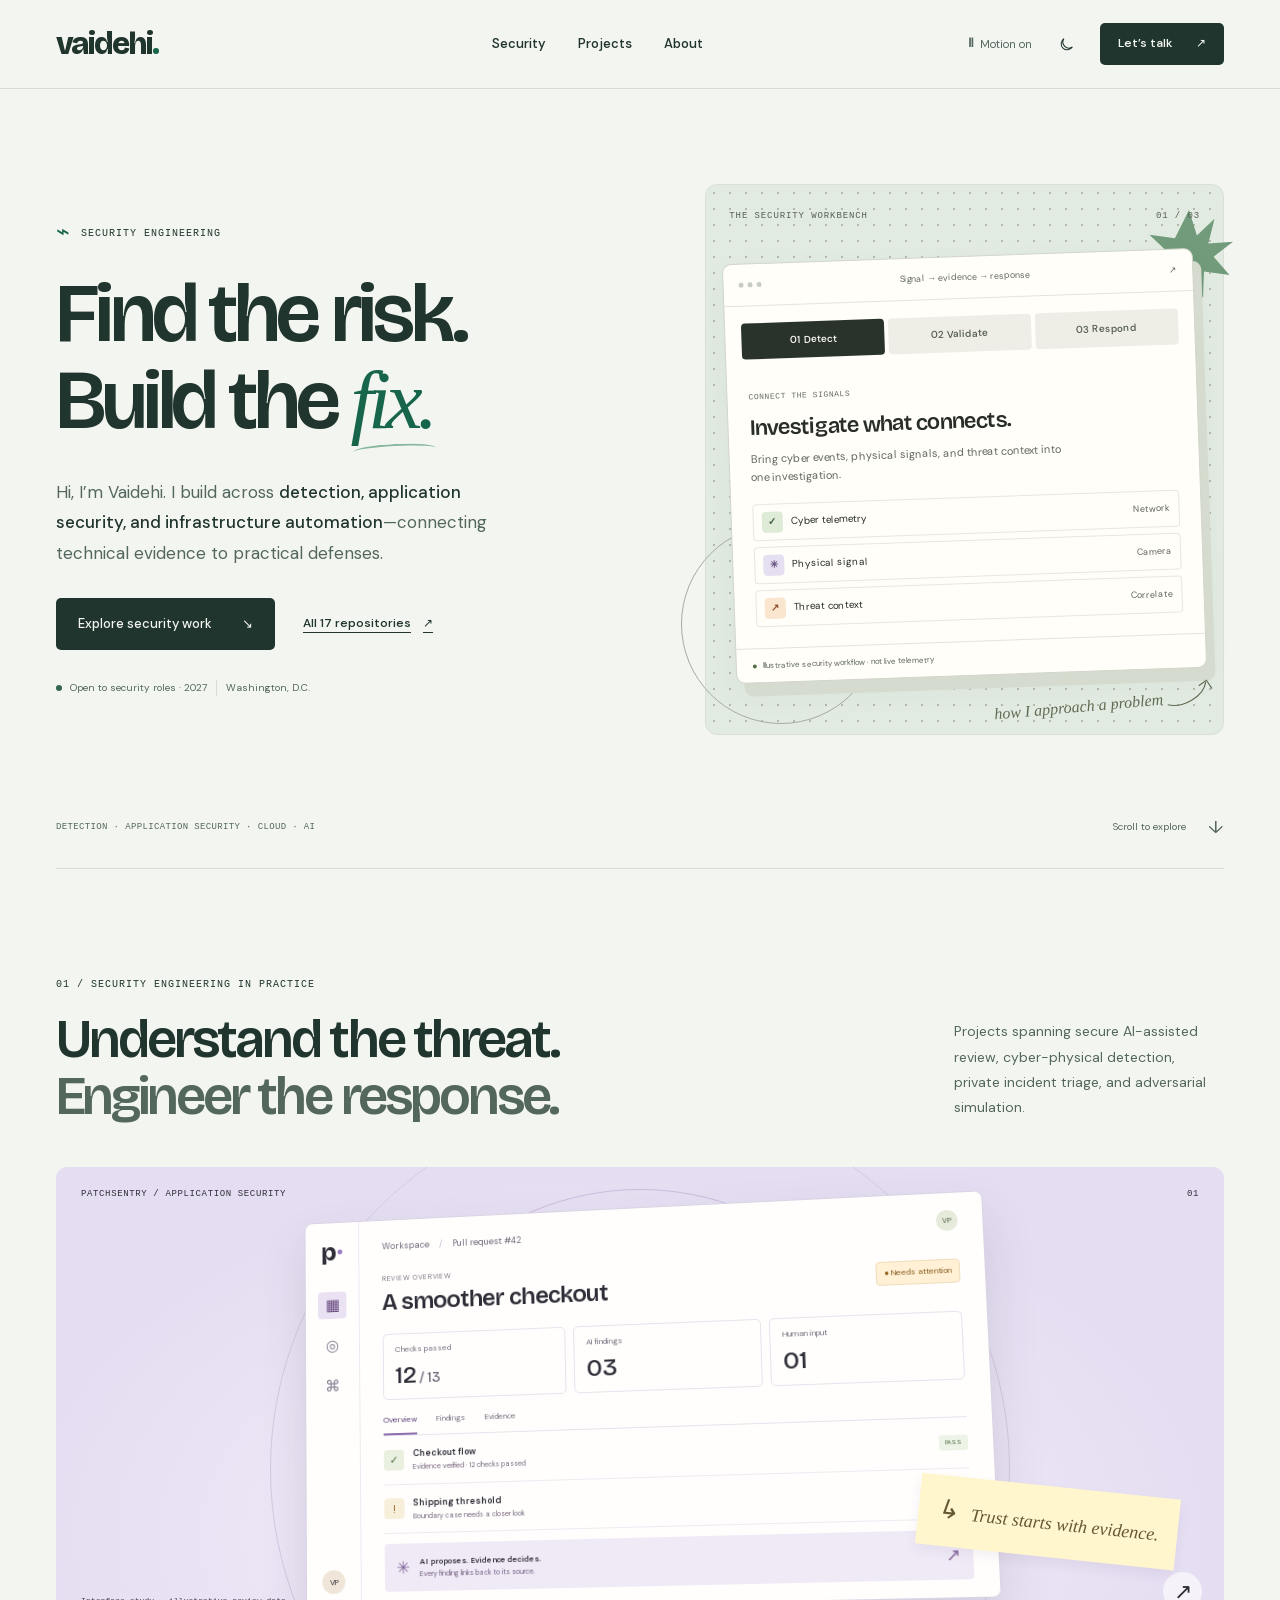
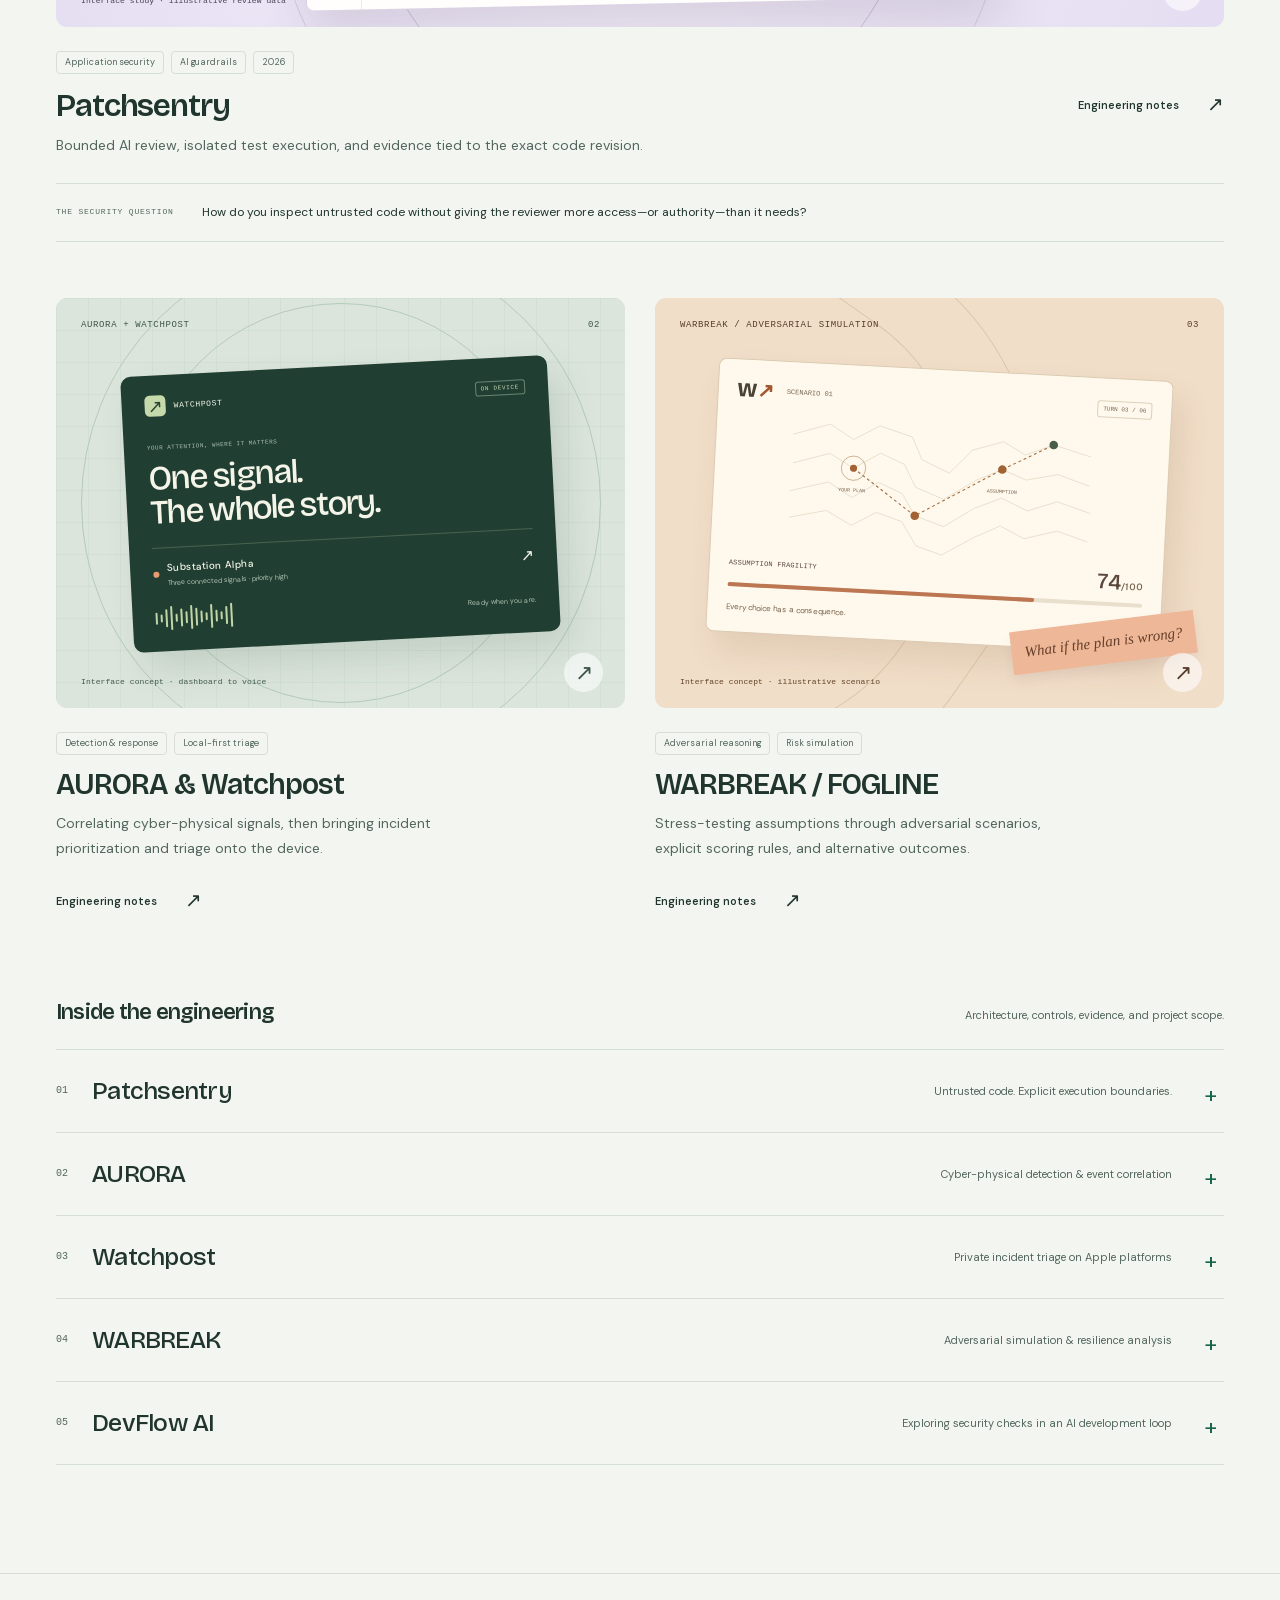
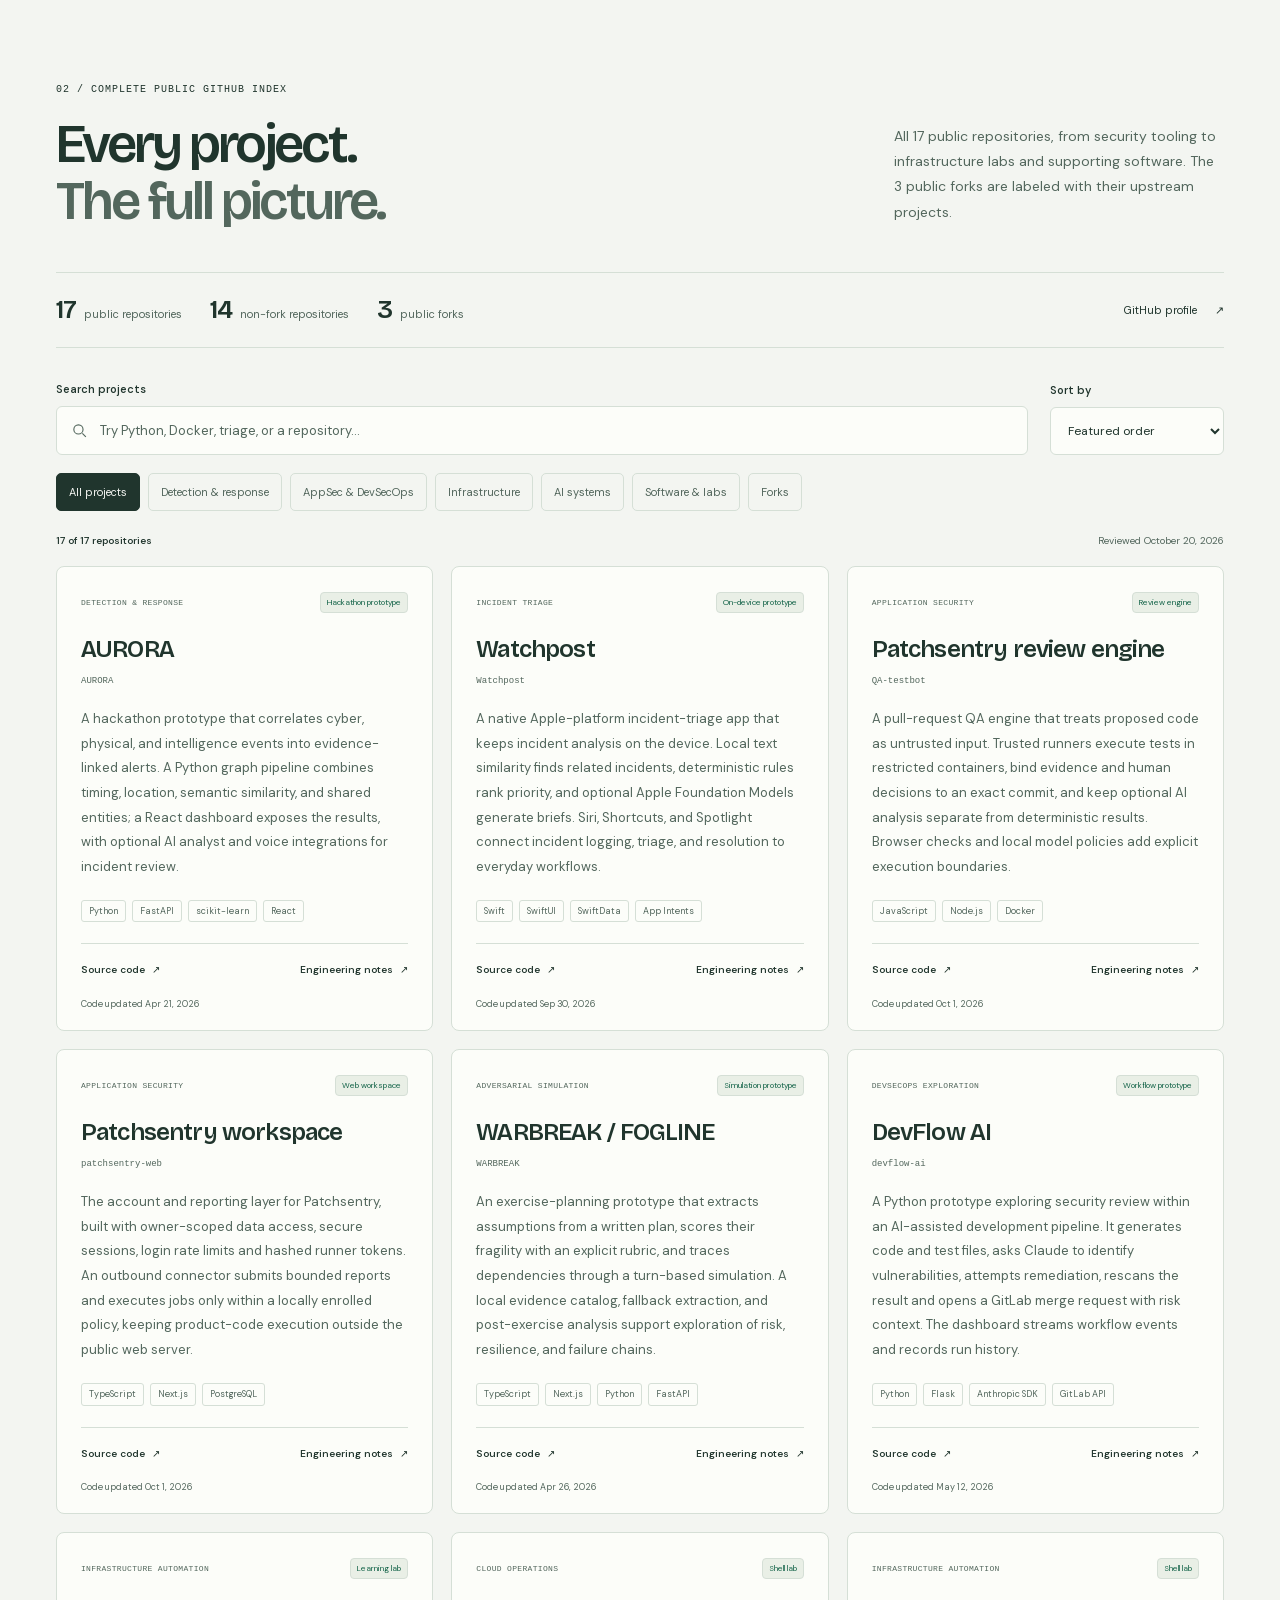
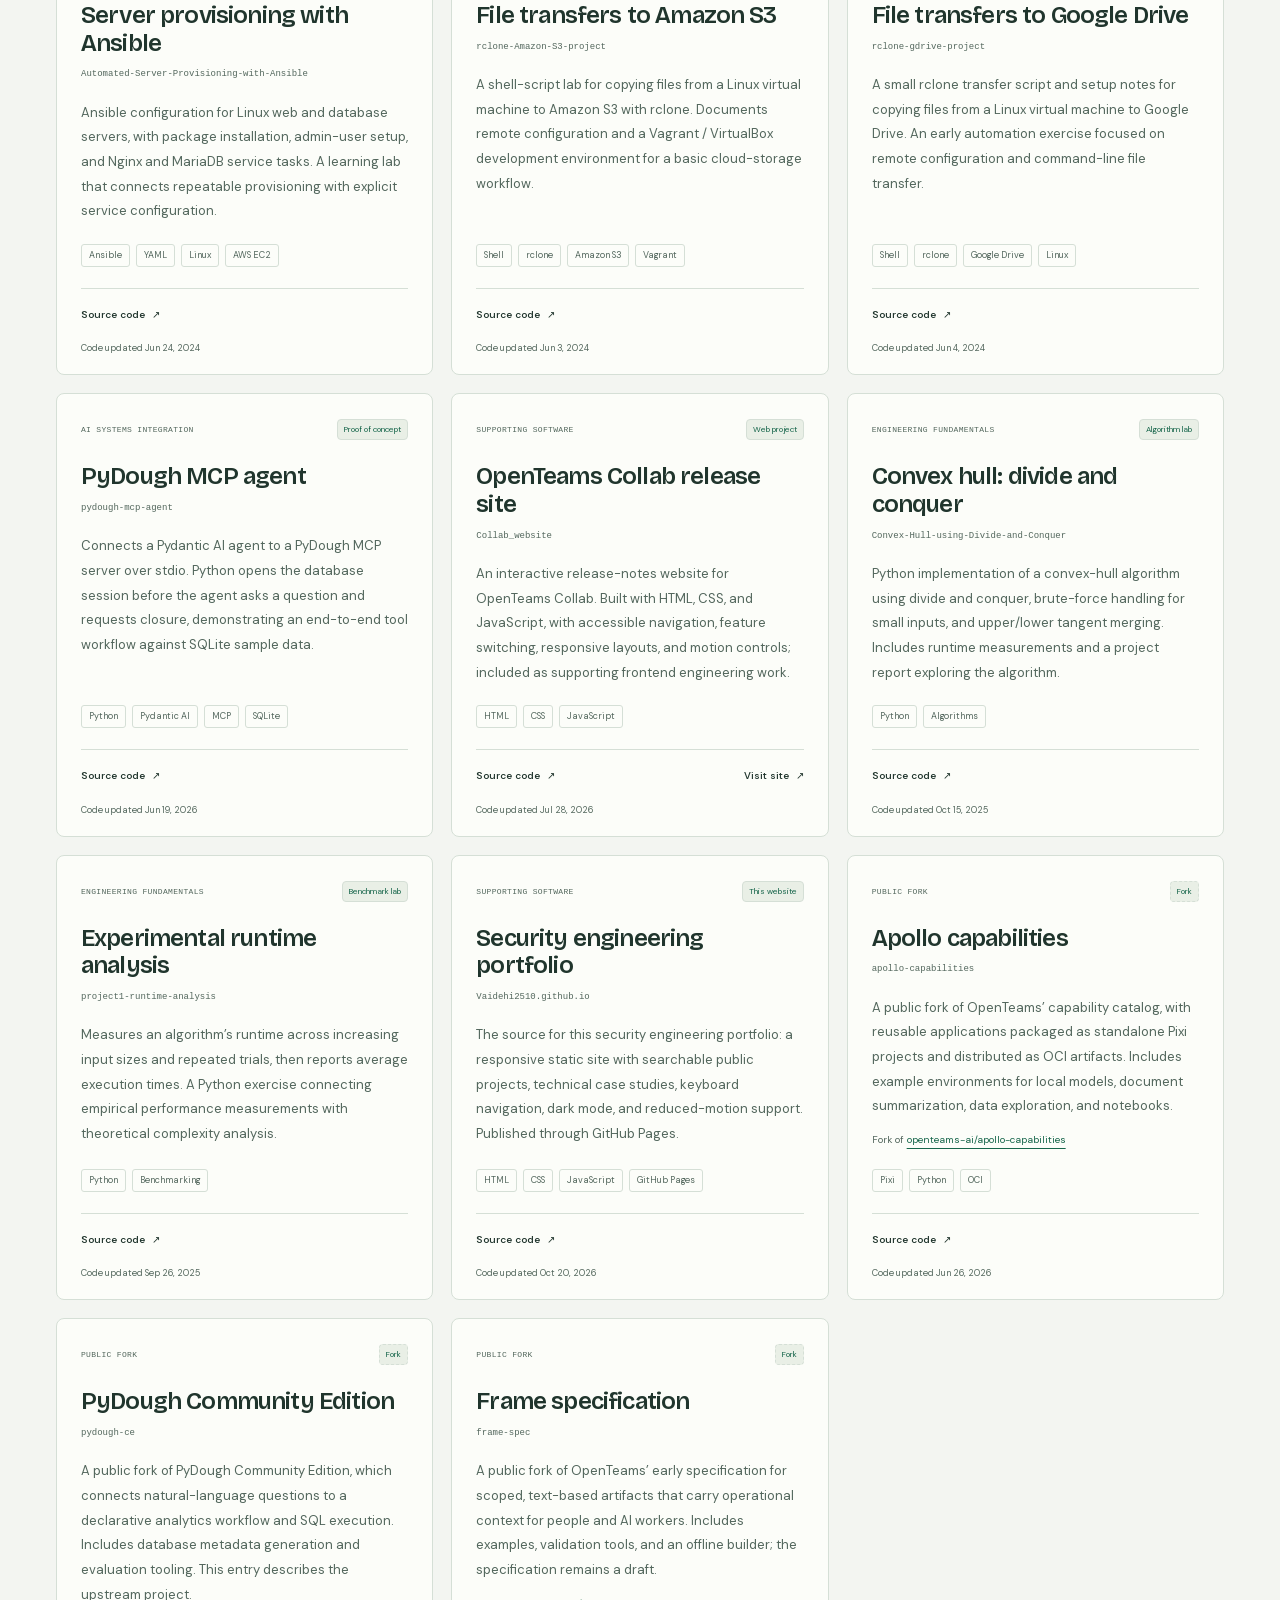
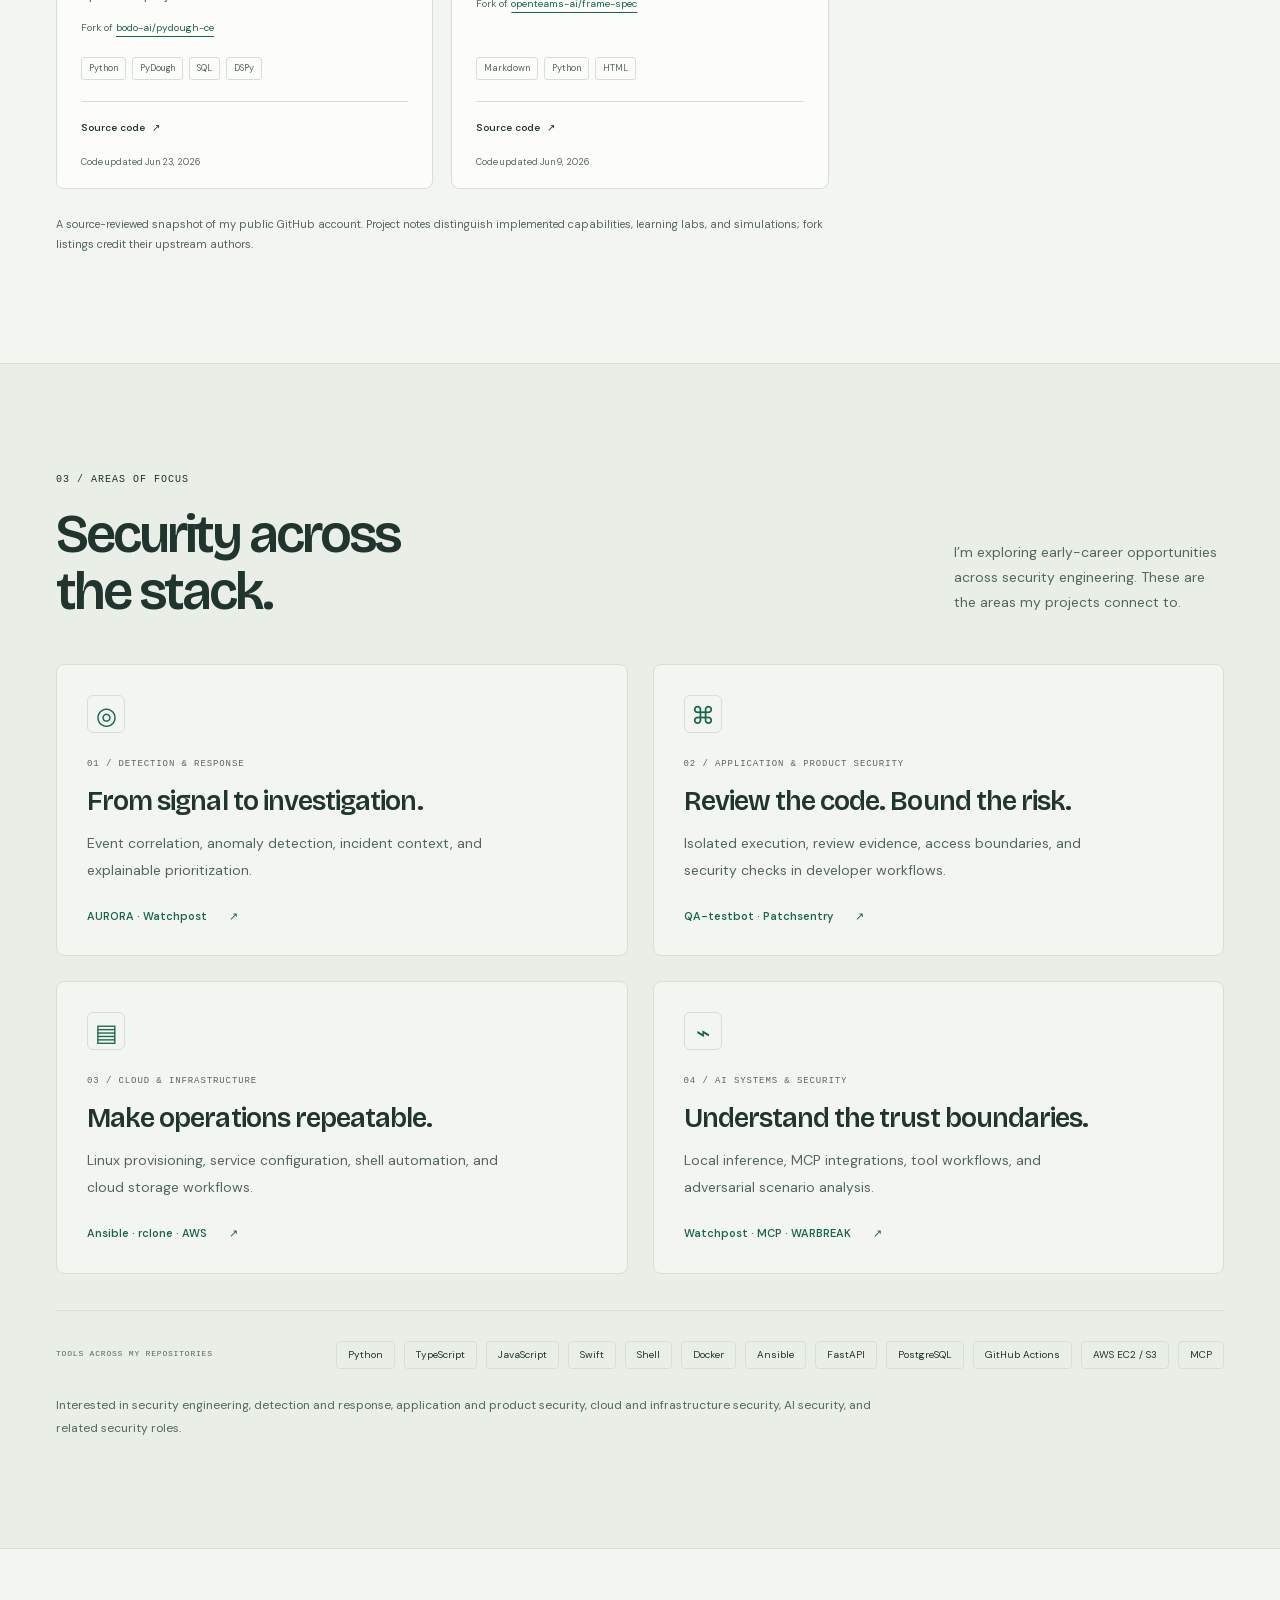
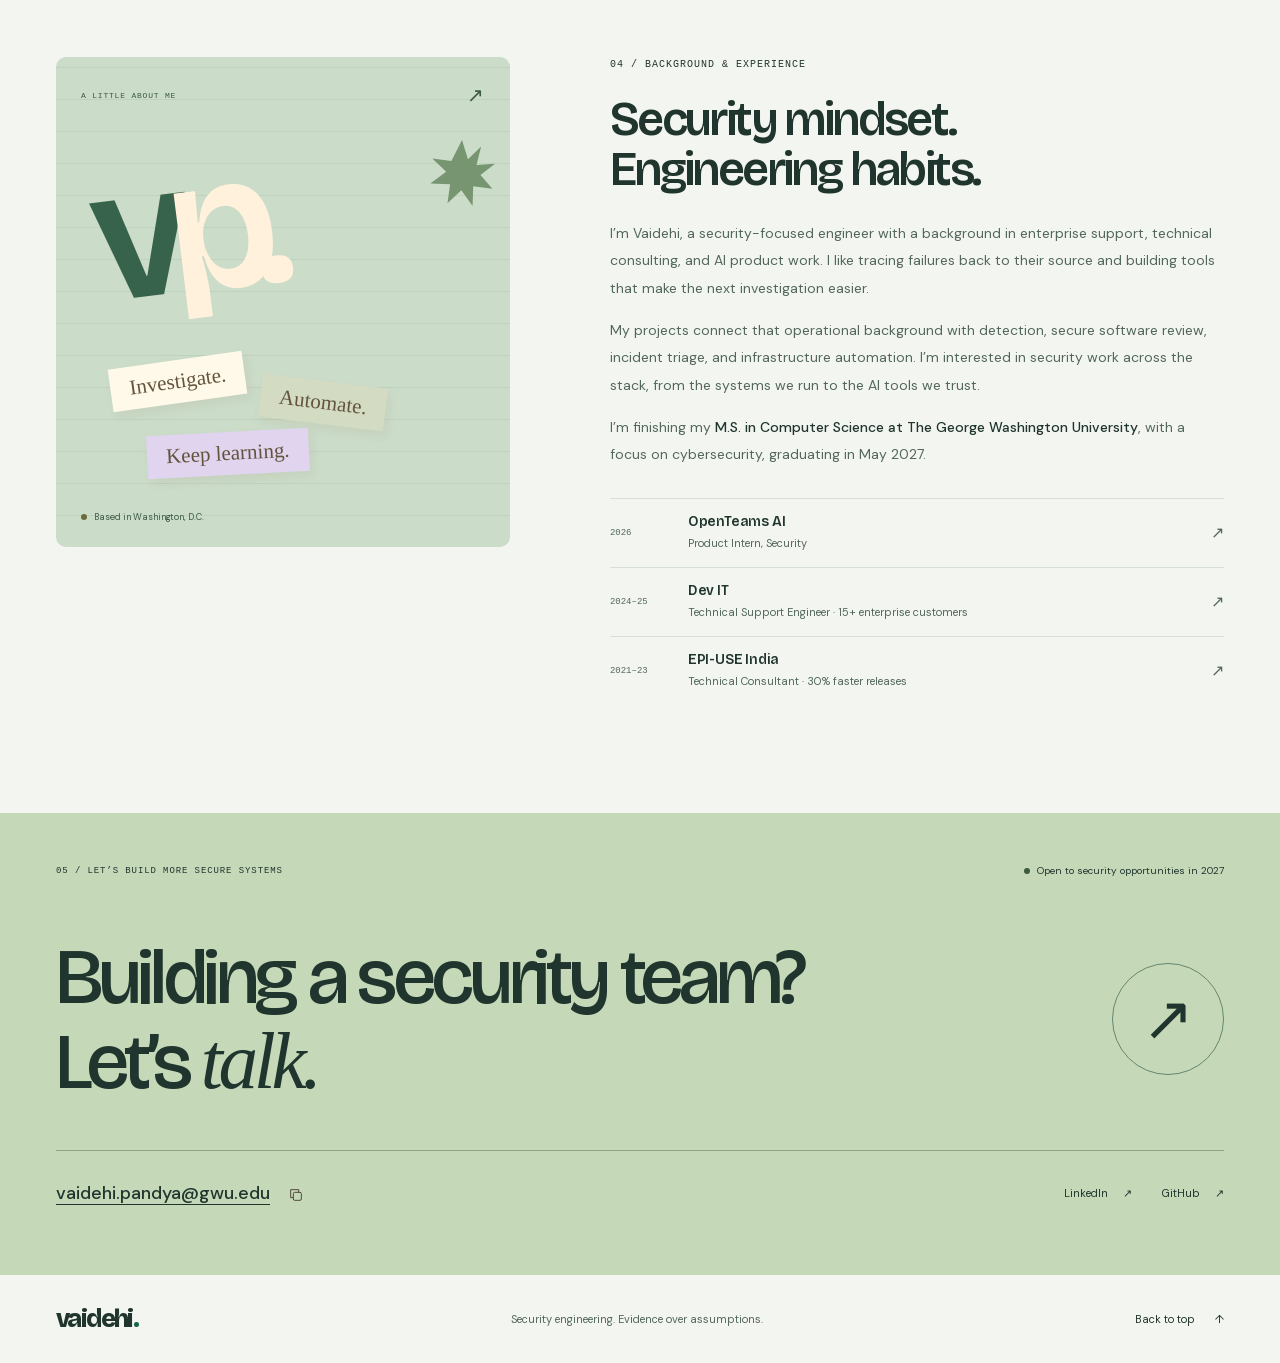
==== commit cc54a07d: "Reframe portfolio for security engineering and catalog all public projects" ====
--- a/index.html
+++ b/index.html
@@ -3,21 +3,21 @@
 <head>
   <meta charset="utf-8">
   <meta name="viewport" content="width=device-width, initial-scale=1, viewport-fit=cover">
-  <meta name="theme-color" content="#f7f5ef">
-  <title>Vaidehi Pandya — Product Designer & Builder</title>
-  <meta name="description" content="I turn complex AI systems into experiences people can understand, trust, and use. Explore product design work by Vaidehi Pandya.">
+  <meta name="theme-color" content="#f3f5f1">
+  <title>Vaidehi Pandya — Security Engineering</title>
+  <meta name="description" content="Security engineering portfolio of Vaidehi Pandya. Detection and response, application security, cloud automation, AI systems, and all 17 public GitHub repositories.">
   <link rel="canonical" href="https://vaidehi2510.github.io/">
   <meta property="og:type" content="website">
-  <meta property="og:title" content="Vaidehi Pandya — Complexity, made human.">
-  <meta property="og:description" content="Product designer and builder. Thoughtful interfaces for AI, critical decisions, and everything in between.">
+  <meta property="og:title" content="Vaidehi Pandya — Find the risk. Build the fix.">
+  <meta property="og:description" content="Security-focused engineering across detection, application security, infrastructure automation, and AI. Explore every public project.">
   <meta property="og:url" content="https://vaidehi2510.github.io/">
   <meta property="og:image" content="https://vaidehi2510.github.io/social-preview.png">
   <meta property="og:image:width" content="1200">
   <meta property="og:image:height" content="630">
-  <meta property="og:image:alt" content="Vaidehi Pandya. Product designer and builder. Complexity, made human.">
+  <meta property="og:image:alt" content="Vaidehi Pandya. Security engineering. Find the risk. Build the fix.">
   <meta name="twitter:card" content="summary_large_image">
   <script type="application/ld+json">
-    {"@context":"https://schema.org","@type":"Person","name":"Vaidehi Pandya","url":"https://vaidehi2510.github.io/","description":"Product designer and builder creating understandable, trustworthy AI experiences.","sameAs":["https://www.linkedin.com/in/vaidehi-pandya/","https://github.com/Vaidehi2510"]}
+    {"@context":"https://schema.org","@type":"Person","name":"Vaidehi Pandya","url":"https://vaidehi2510.github.io/","description":"Security-focused engineer building detection, incident triage, application security, and infrastructure automation projects.","sameAs":["https://www.linkedin.com/in/vaidehi-pandya/","https://github.com/Vaidehi2510"]}
   </script>
   <link rel="icon" type="image/svg+xml" href="favicon.svg">
   <link rel="preload" href="assets/fonts/bricolage-grotesque-latin.woff2" as="font" type="font/woff2" crossorigin>
@@ -34,6 +34,7 @@
   </script>
   <link rel="stylesheet" href="styles.css">
   <script src="script.js" defer></script>
+  <script src="projects.js" defer></script>
 </head>
 <body>
   <a class="skip-link" href="#main">Skip to content</a>
@@ -42,8 +43,8 @@
     <div class="wrap header-inner">
       <a class="wordmark" href="#top" aria-label="Vaidehi Pandya, home">vaidehi<span>.</span></a>
       <nav class="main-nav" aria-label="Main navigation">
-        <a href="#work" data-nav>Work</a>
-        <a href="#approach" data-nav>Approach</a>
+        <a href="#work" data-nav>Security</a>
+        <a href="#projects" data-nav>Projects</a>
         <a href="#about" data-nav>About</a>
       </nav>
       <div class="header-actions">
@@ -56,67 +57,67 @@
   <main id="main">
     <section class="hero wrap" id="top" aria-labelledby="hero-heading">
       <div class="hero-copy">
-        <p class="eyebrow"><span class="tiny-star" aria-hidden="true">✳</span> Product designer & builder</p>
-        <h1 id="hero-heading">Complexity,<br>made <em>human.</em></h1>
-        <p class="hero-intro">Hi, I’m Vaidehi. I turn complex AI systems into experiences people can <strong>understand, trust, and use.</strong></p>
+        <p class="eyebrow"><span class="tiny-star" aria-hidden="true">⌁</span> Security engineering</p>
+        <h1 id="hero-heading">Find the risk.<br>Build the <em>fix.</em></h1>
+        <p class="hero-intro">Hi, I’m Vaidehi. I build across <strong>detection, application security, and infrastructure automation</strong>—connecting technical evidence to practical defenses.</p>
         <div class="hero-actions">
-          <a class="button button-dark" href="#work">Explore my work <span aria-hidden="true">↘</span></a>
-          <a class="text-link" href="#about">A little about me <span aria-hidden="true">↗</span></a>
+          <a class="button button-dark" href="#work">Explore security work <span aria-hidden="true">↘</span></a>
+          <a class="text-link" href="#projects">All 17 repositories <span aria-hidden="true">↗</span></a>
         </div>
-        <div class="availability"><span class="status-dot" aria-hidden="true"></span><span>Open to new grad roles · 2027</span><span class="availability-location">Washington, D.C.</span></div>
+        <div class="availability"><span class="status-dot" aria-hidden="true"></span><span>Open to security roles · 2027</span><span class="availability-location">Washington, D.C.</span></div>
       </div>
       <div class="hero-lab" id="design-demo" data-mode="evidence">
-        <div class="lab-topline"><span class="mono">THE CLARITY LAB</span><span class="lab-coordinate mono" aria-hidden="true">01 / 03</span></div>
+        <div class="lab-topline"><span class="mono">THE SECURITY WORKBENCH</span><span class="lab-coordinate mono" aria-hidden="true">01 / 03</span></div>
         <div class="lab-spark" aria-hidden="true"><svg viewBox="0 0 100 100"><path d="M50 0 59 29 79 10 72 38 100 36 78 53 96 74 67 70 66 100 49 76 28 96 32 67 2 66 26 48 5 28 34 32Z"/></svg></div>
         <div class="lab-orbit" aria-hidden="true"></div>
         <div class="demo-window">
-          <div class="window-chrome"><span class="window-dots" aria-hidden="true"><i></i><i></i><i></i></span><span>From noise to a clear next step</span><span aria-hidden="true">↗</span></div>
-          <div class="demo-tabs requires-js" role="tablist" aria-label="Explore my design principles" hidden>
-            <button class="demo-tab" id="tab-evidence" type="button" role="tab" aria-selected="true" aria-controls="demo-evidence" data-target="demo-evidence" tabindex="0">01 Evidence</button>
-            <button class="demo-tab" id="tab-context" type="button" role="tab" aria-selected="false" aria-controls="demo-context" data-target="demo-context" tabindex="-1">02 Context</button>
-            <button class="demo-tab" id="tab-action" type="button" role="tab" aria-selected="false" aria-controls="demo-action" data-target="demo-action" tabindex="-1">03 Action</button>
+          <div class="window-chrome"><span class="window-dots" aria-hidden="true"><i></i><i></i><i></i></span><span>Signal → evidence → response</span><span aria-hidden="true">↗</span></div>
+          <div class="demo-tabs requires-js" role="tablist" aria-label="Explore my security approach" hidden>
+            <button class="demo-tab" id="tab-evidence" type="button" role="tab" aria-selected="true" aria-controls="demo-evidence" data-target="demo-evidence" tabindex="0">01 Detect</button>
+            <button class="demo-tab" id="tab-context" type="button" role="tab" aria-selected="false" aria-controls="demo-context" data-target="demo-context" tabindex="-1">02 Validate</button>
+            <button class="demo-tab" id="tab-action" type="button" role="tab" aria-selected="false" aria-controls="demo-action" data-target="demo-action" tabindex="-1">03 Respond</button>
           </div>
           <div class="demo-content">
             <div id="demo-evidence" role="tabpanel" aria-labelledby="tab-evidence" tabindex="0">
-              <span class="demo-kicker">MAKE IT EXPLAINABLE</span>
-              <h2>Source, before certainty.</h2>
-              <p>A confident answer isn’t enough. Show people what it’s based on.</p>
+              <span class="demo-kicker">CONNECT THE SIGNALS</span>
+              <h2>Investigate what connects.</h2>
+              <p>Bring cyber events, physical signals, and threat context into one investigation.</p>
               <div class="signal-list">
-                <div><span class="signal-icon icon-green" aria-hidden="true">✓</span><span>Test result</span><span class="signal-tag">Verified</span></div>
-                <div><span class="signal-icon icon-purple" aria-hidden="true">✳</span><span>AI finding</span><span class="signal-tag">Needs review</span></div>
-                <div><span class="signal-icon icon-orange" aria-hidden="true">↗</span><span>Human decision</span><span class="signal-tag">Yours to make</span></div>
+                <div><span class="signal-icon icon-green" aria-hidden="true">✓</span><span>Cyber telemetry</span><span class="signal-tag">Network</span></div>
+                <div><span class="signal-icon icon-purple" aria-hidden="true">✳</span><span>Physical signal</span><span class="signal-tag">Camera</span></div>
+                <div><span class="signal-icon icon-orange" aria-hidden="true">↗</span><span>Threat context</span><span class="signal-tag">Correlate</span></div>
               </div>
             </div>
             <div id="demo-context" role="tabpanel" aria-labelledby="tab-context" tabindex="0" hidden>
-              <span class="demo-kicker">MAKE IT MEANINGFUL</span>
-              <h2>A signal needs a story.</h2>
-              <p>Connect the dots so people see what matters, and why.</p>
-              <div class="context-sources"><span>Network</span><span>Camera</span><span>Intel</span></div>
+              <span class="demo-kicker">CHECK THE EVIDENCE</span>
+              <h2>Confidence is not proof.</h2>
+              <p>Keep model findings separate from test results. Check the source before acting.</p>
+              <div class="context-sources"><span>Tests</span><span>Code</span><span>Revision</span></div>
               <div class="context-connector" aria-hidden="true">↓ &nbsp; ↓ &nbsp; ↓</div>
-              <div class="context-result"><span class="signal-icon icon-orange" aria-hidden="true">!</span><span><strong>One incident. A fuller picture.</strong><small>Related evidence, together.</small></span></div>
+              <div class="context-result"><span class="signal-icon icon-orange" aria-hidden="true">!</span><span><strong>A finding you can verify.</strong><small>Traceable evidence, bounded claims.</small></span></div>
             </div>
             <div id="demo-action" role="tabpanel" aria-labelledby="tab-action" tabindex="0" hidden>
-              <span class="demo-kicker">MAKE IT ACTIONABLE</span>
-              <h2>Give people the controls.</h2>
-              <p>A useful interface makes the next move clear, without making it for you.</p>
-              <div class="action-path"><span class="action-check" aria-hidden="true">✓</span><div><strong>Evidence reviewed</strong><small>You have the context.</small></div></div>
-              <div class="action-choice"><span>Ready for your decision</span><span aria-hidden="true">↗</span></div>
-              <span class="action-footnote">Human judgment stays in the loop.</span>
+              <span class="demo-kicker">CONTROL THE RESPONSE</span>
+              <h2>Automate with boundaries.</h2>
+              <p>Scope access, make priority explainable, and keep escalation decisions reviewable.</p>
+              <div class="action-path"><span class="action-check" aria-hidden="true">✓</span><div><strong>Scope and evidence reviewed</strong><small>Ready for an informed response.</small></div></div>
+              <div class="action-choice"><span>Human review before escalation</span><span aria-hidden="true">↗</span></div>
+              <span class="action-footnote">Least privilege. Clear ownership. Human oversight.</span>
             </div>
           </div>
-          <div class="demo-bottom"><span class="status-dot" aria-hidden="true"></span> An interactive design sketch</div>
+          <div class="demo-bottom"><span class="status-dot" aria-hidden="true"></span> Illustrative security workflow · not live telemetry</div>
         </div>
-        <span class="lab-note" aria-hidden="true">a little of how I think <svg viewBox="0 0 64 34"><path d="M2 29C20 35 47 23 51 5M42 9l10-6 6 11"/></svg></span>
+        <span class="lab-note" aria-hidden="true">how I approach a problem <svg viewBox="0 0 64 34"><path d="M2 29C20 35 47 23 51 5M42 9l10-6 6 11"/></svg></span>
       </div>
-      <div class="hero-bottom"><span class="mono">GOOD DESIGN MAKES ROOM FOR PEOPLE.</span><a href="#work" class="scroll-cue">Scroll to explore <span aria-hidden="true">↓</span></a></div>
+      <div class="hero-bottom"><span class="mono">DETECTION · APPLICATION SECURITY · CLOUD · AI</span><a href="#work" class="scroll-cue">Scroll to explore <span aria-hidden="true">↓</span></a></div>
     </section>
 
     <section class="work-section section-pad" id="work" aria-labelledby="work-heading">
       <div class="wrap">
-        <div class="section-heading reveal"><div><p class="eyebrow">01 / Selected work</p><h2 id="work-heading">Thought through.<br><span class="muted-heading">Built for real.</span></h2></div><p>Three explorations in making complex decisions feel a little more human.</p></div>
+        <div class="section-heading reveal"><div><p class="eyebrow">01 / Security engineering in practice</p><h2 id="work-heading">Understand the threat.<br><span class="muted-heading">Engineer the response.</span></h2></div><p>Projects spanning secure AI-assisted review, cyber-physical detection, private incident triage, and adversarial simulation.</p></div>
         <article class="project project-patch reveal">
-          <a class="project-visual patch-visual" href="#patchsentry" data-case-link aria-label="Read the Patchsentry case study">
-            <div class="visual-topline"><span>PATCHSENTRY / PRODUCT DESIGN</span><span aria-hidden="true">01</span></div>
+          <a class="project-visual patch-visual" href="#patchsentry" data-case-link aria-label="Read the Patchsentry security engineering notes">
+            <div class="visual-topline"><span>PATCHSENTRY / APPLICATION SECURITY</span><span aria-hidden="true">01</span></div>
             <div class="patch-app" aria-hidden="true">
               <div class="app-sidebar"><span class="app-logo">p<span>·</span></span><span class="sidebar-icon selected">▦</span><span class="sidebar-icon">◎</span><span class="sidebar-icon">⌘</span><span class="sidebar-bottom">VP</span></div>
               <div class="app-main">
@@ -129,83 +130,81 @@
                 <div class="app-ai-note"><span>✳</span><div><strong>AI proposes. Evidence decides.</strong><small>Every finding links back to its source.</small></div><span>↗</span></div>
               </div>
             </div>
-            <div class="floating-note patch-note" aria-hidden="true"><span>↳</span> Trust is a design decision.</div>
+            <div class="floating-note patch-note" aria-hidden="true"><span>↳</span> Trust starts with evidence.</div>
             <span class="visual-caption">Interface study · illustrative review data</span>
             <span class="project-open" aria-hidden="true">↗</span>
           </a>
-          <div class="project-info"><div><div class="project-tags"><span>AI experiences</span><span>Web app</span><span>2026</span></div><h3><a href="#patchsentry" data-case-link>Patchsentry</a></h3><p>Helping developers trust the review before they trust the merge.</p></div><a class="case-link" href="#patchsentry" data-case-link>Explore the case study <span aria-hidden="true">↗</span></a></div>
-          <div class="project-takeaway"><span class="mono">THE DESIGN QUESTION</span><p>How do you make the difference between an AI opinion and a verified fact impossible to miss?</p></div>
+          <div class="project-info"><div><div class="project-tags"><span>Application security</span><span>AI guardrails</span><span>2026</span></div><h3><a href="#patchsentry" data-case-link>Patchsentry</a></h3><p>Bounded AI review, isolated test execution, and evidence tied to the exact code revision.</p></div><a class="case-link" href="#patchsentry" data-case-link>Engineering notes <span aria-hidden="true">↗</span></a></div>
+          <div class="project-takeaway"><span class="mono">THE SECURITY QUESTION</span><p>How do you inspect untrusted code without giving the reviewer more access—or authority—than it needs?</p></div>
         </article>
 
         <div class="project-pair">
           <article class="project project-aurora reveal">
-            <a class="project-visual aurora-visual" href="#aurora" data-case-link aria-label="Read the AURORA and Watchpost case study">
+            <a class="project-visual aurora-visual" href="#aurora" data-case-link aria-label="Read the AURORA detection engineering notes">
               <div class="visual-topline"><span>AURORA + WATCHPOST</span><span aria-hidden="true">02</span></div>
               <div class="radar-grid" aria-hidden="true"><span class="radar-ring ring-one"></span><span class="radar-ring ring-two"></span><span class="radar-ring ring-three"></span><span class="radar-line"></span><i class="radar-dot dot-one"></i><i class="radar-dot dot-two"></i><i class="radar-dot dot-three"></i></div>
               <div class="alert-preview" aria-hidden="true"><div class="alert-preview-top"><span class="alert-mark">↗</span><span>WATCHPOST</span><span class="alert-live">ON DEVICE</span></div><span class="alert-overline">YOUR ATTENTION, WHERE IT MATTERS</span><strong>One signal.<br>The whole story.</strong><div class="alert-separator"></div><div class="alert-incident"><span class="incident-dot"></span><div><b>Substation Alpha</b><small>Three connected signals · priority high</small></div><span>↗</span></div><div class="waveform"><i></i><i></i><i></i><i></i><i></i><i></i><i></i><i></i><i></i><i></i><i></i><i></i><i></i><i></i><i></i><i></i><span>Ready when you are.</span></div></div>
               <span class="visual-caption">Interface concept · dashboard to voice</span><span class="project-open" aria-hidden="true">↗</span>
             </a>
-            <div class="project-info"><div><div class="project-tags"><span>Multimodal AI</span><span>Voice & iOS</span></div><h3><a href="#aurora" data-case-link>AURORA & Watchpost</a></h3><p>Less noise. More context. A clearer next move when the stakes are high.</p></div><a class="case-link" href="#aurora" data-case-link>Explore the case study <span aria-hidden="true">↗</span></a></div>
+            <div class="project-info"><div><div class="project-tags"><span>Detection & response</span><span>Local-first triage</span></div><h3><a href="#aurora" data-case-link>AURORA & Watchpost</a></h3><p>Correlating cyber-physical signals, then bringing incident prioritization and triage onto the device.</p></div><a class="case-link" href="#aurora" data-case-link>Engineering notes <span aria-hidden="true">↗</span></a></div>
           </article>
           <article class="project project-warbreak reveal">
-            <a class="project-visual warbreak-visual" href="#warbreak" data-case-link aria-label="Read the WARBREAK case study">
-              <div class="visual-topline"><span>WARBREAK / INTERACTION DESIGN</span><span aria-hidden="true">03</span></div>
+            <a class="project-visual warbreak-visual" href="#warbreak" data-case-link aria-label="Read the WARBREAK simulation engineering notes">
+              <div class="visual-topline"><span>WARBREAK / ADVERSARIAL SIMULATION</span><span aria-hidden="true">03</span></div>
               <div class="strategy-board" aria-hidden="true"><div class="board-topline"><span class="board-logo">W<span>↗</span></span><span>SCENARIO 01</span><span class="board-turn">TURN 03 / 06</span></div><svg class="strategy-map" viewBox="0 0 400 200" fill="none"><path class="map-contour" d="M-10 35 42 18 75 38 111 17 157 30 172 61 211 78 242 44 285 30 316 47 355 31 408 45M-8 75 43 59 77 78 114 55 148 69 165 100 205 115 249 86 285 69 319 82 363 72 408 86M-10 114 43 99 77 119 113 96 147 110 166 140 207 153 249 125 286 109 323 125 364 110 411 124M-9 151 42 139 78 158 112 138 148 149 170 182 206 193 250 166 286 148 320 164 366 151 409 164"/><path class="map-route" d="M77 78 166 140 285 69 355 31"/><circle cx="77" cy="78" r="17" class="map-target"/><circle cx="77" cy="78" r="5" class="map-node"/><circle cx="166" cy="140" r="6" class="map-node"/><circle cx="285" cy="69" r="6" class="map-node"/><circle cx="355" cy="31" r="6" class="map-end"/><text x="57" y="111">YOUR PLAN</text><text x="265" y="102">ASSUMPTION</text></svg><div class="board-risk"><span>ASSUMPTION FRAGILITY</span><strong>74<span>/100</span></strong></div><div class="risk-bar"><span></span></div><div class="board-footer"><span>Every choice has a consequence.</span><span>↗</span></div></div>
               <div class="floating-note warbreak-note" aria-hidden="true">What if the plan is wrong?</div>
               <span class="visual-caption">Interface concept · illustrative scenario</span><span class="project-open" aria-hidden="true">↗</span>
             </a>
-            <div class="project-info"><div><div class="project-tags"><span>Interaction design</span><span>Data storytelling</span></div><h3><a href="#warbreak" data-case-link>WARBREAK</a></h3><p>Turning hidden assumptions into choices you can play, feel, and learn from.</p></div><a class="case-link" href="#warbreak" data-case-link>Explore the case study <span aria-hidden="true">↗</span></a></div>
+            <div class="project-info"><div><div class="project-tags"><span>Adversarial reasoning</span><span>Risk simulation</span></div><h3><a href="#warbreak" data-case-link>WARBREAK / FOGLINE</a></h3><p>Stress-testing assumptions through adversarial scenarios, explicit scoring rules, and alternative outcomes.</p></div><a class="case-link" href="#warbreak" data-case-link>Engineering notes <span aria-hidden="true">↗</span></a></div>
           </article>
         </div>
-        <div class="case-studies" aria-labelledby="case-studies-heading"><div class="case-studies-heading"><h3 id="case-studies-heading">Behind the decisions</h3><p>The problem, the choices, and what I learned.</p></div>
+        <div class="case-studies" aria-labelledby="case-studies-heading"><div class="case-studies-heading"><h3 id="case-studies-heading">Inside the engineering</h3><p>Architecture, controls, evidence, and project scope.</p></div>
           <details class="case-study" id="patchsentry">
   <summary class="case-summary">
     <span class="case-number">01</span>
     <span class="case-summary-title">Patchsentry</span>
-    <span class="case-summary-note">Trust, evidence &amp; the human in the loop</span>
+    <span class="case-summary-note">Untrusted code. Explicit execution boundaries.</span>
     <span class="case-toggle" aria-hidden="true">+</span>
   </summary>
   <div class="case-detail">
-    <p class="case-overview">A QA workspace that helps developers decide whether to merge. Five AI specialists investigate a pull request; real test results determine its pass or fail status.</p>
+    <p class="case-overview">A pull-request QA engine and web workspace built around a security question: how do you inspect proposed code without handing it the privileges of the system reviewing it?</p>
     <dl class="case-facts">
-      <div><dt>My role</dt><dd>Product designer &amp; builder</dd></div>
-      <div><dt>Context</dt><dd>2026 · AI developer tools</dd></div>
-      <div><dt>Platform</dt><dd>Web app &amp; GitHub integration</dd></div>
+      <div><dt>Focus</dt><dd>Application security &amp; secure CI/CD</dd></div>
+      <div><dt>Stack</dt><dd>Node.js · Docker · GitHub Actions · Next.js · PostgreSQL</dd></div>
+      <div><dt>Source</dt><dd>QA-testbot + patchsentry-web</dd></div>
     </dl>
     <div class="case-story-grid">
       <section class="story-block">
-        <h3>The problem</h3>
-        <p>An AI reviewer can sound confident whether it has evidence or is guessing. Developers need to know what was tested, what was inferred, and what needs their judgment before they merge.</p>
-        <p>Team leads also need control over the models that can access private code.</p>
-      </section>
-      <section class="story-block">
-        <h3>Make the evidence readable</h3>
-        <ol>
-          <li><strong>Separate test results from AI findings.</strong> Model opinions cannot override a failing test.</li>
-          <li><strong>Show where a finding came from.</strong> Link to code, a before-and-after diff, and a suggested regression test. Tie every verdict to the exact revision reviewed.</li>
-          <li><strong>Reveal detail when it is useful.</strong> Start with a clear status and check summary; organize deeper findings into Behavior, Interface, Security, and Boundary case.</li>
-        </ol>
-      </section>
-      <section class="story-block">
-        <h3>Keep people in control</h3>
-        <p>When requirements are ambiguous, the review asks a person to clarify. Teams choose a model and investigation limits for each specialist, including local models with no cloud fallback for confidential code.</p>
-        <p>The four-step onboarding follows the actual job: connect a product, build a QA team, choose a change, and decide with evidence.</p>
-      </section>
-      <section class="story-block">
-        <h3>Build the behavior, then check it</h3>
-        <p>I used Codex and Claude Code to build the review flow and try it on real pull requests. That made the labels, evidence, and requests for human input part of a working product.</p>
-        <p>The project includes 278 automated tests. Its axe-core checks found zero accessibility violations on the desktop and mobile pages tested.</p>
-      </section>
-    </div>
-    <div class="case-evidence" aria-label="Patchsentry project evidence">
-      <div class="evidence-item"><strong>5</strong><span>AI specialist roles</span></div>
-      <div class="evidence-item"><strong>278</strong><span>automated tests</span></div>
-      <div class="evidence-item"><strong>0</strong><span>axe-core violations on tested pages</span></div>
-      <div class="evidence-item"><strong>4</strong><span>steps from setup to review</span></div>
+        <h3>Separate code from privilege</h3>
+        <p>A proposed change can alter tests, filenames and application behavior. The workflow separates privileged source preparation from execution, then runs configured tests in a container with no network, a read-only source mount, a non-root user and dropped Linux capabilities.</p>
+        <p>Process, memory and CPU limits bound the work. Archive extraction checks a SHA-256 attestation and rejects traversal, links and oversized source bundles before execution.</p>
+      </section>
+      <section class="story-block">
+        <h3>Bind trust to the revision</h3>
+        <p>Evidence and human decisions refer to the exact commit being reviewed. A decision needs the matching revision, a planned check, an authorized responder and a reason; a previous commit’s approval cannot resolve a new change.</p>
+        <p>AI findings remain separate from deterministic test results. Optional local inference accepts loopback endpoints, rejects redirects and has no cloud fallback.</p>
+      </section>
+      <section class="story-block">
+        <h3>Keep accounts and runners scoped</h3>
+        <p>The web workspace uses owner-scoped database queries, exact Origin checks, secure session cookies and persistent login rate limits. Project runner tokens are random, stored as hashes and invalidated on rotation.</p>
+        <p>An outbound connector executes a fixed reviewed command only after local enrollment. Its policy constrains the repository, preview origins, browsers, AI backend and budget. The public web server does not execute product PR code.</p>
+      </section>
+      <section class="story-block">
+        <h3>Check the failure paths</h3>
+        <p>Repository tests exercise path traversal, symlink escape, stale revisions, credential filtering, cross-account access, token rotation and malformed reports. These are specific controls with inspectable implementation and test sources.</p>
+        <p>Deployment still depends on a trusted runner, configured suites and authorized integrations. AI review is not a security audit; report redaction is pattern-based, and the web beta does not yet provide email verification or password-recovery delivery.</p>
+      </section>
+    </div>
+    <div class="case-evidence" aria-label="Implemented Patchsentry security boundaries">
+      <div class="evidence-item"><strong>Non-root</strong><span>restricted container execution</span></div>
+      <div class="evidence-item"><strong>Read-only</strong><span>product source mounts</span></div>
+      <div class="evidence-item"><strong>Exact SHA</strong><span>revision-bound evidence and decisions</span></div>
+      <div class="evidence-item"><strong>Local opt-in</strong><span>runner execution policy</span></div>
     </div>
     <div class="case-actions">
-      <a href="https://patchsentry.vercel.app">Explore the live product <span aria-hidden="true">↗</span></a>
-      <a href="https://github.com/Vaidehi2510/QA-testbot">View the source <span aria-hidden="true">↗</span></a>
+      <a href="https://github.com/Vaidehi2510/QA-testbot">Inspect the QA engine <span aria-hidden="true">↗</span></a>
+      <a href="https://github.com/Vaidehi2510/patchsentry-web">Inspect the web workspace <span aria-hidden="true">↗</span></a>
+      <a href="https://github.com/Vaidehi2510/QA-testbot/blob/main/test/executor.test.js">Read the isolation tests <span aria-hidden="true">↗</span></a>
     </div>
   </div>
 </details>
@@ -213,103 +212,192 @@
 <details class="case-study" id="aurora">
   <summary class="case-summary">
     <span class="case-number">02</span>
-    <span class="case-summary-title">AURORA &amp; Watchpost</span>
-    <span class="case-summary-note">One urgent decision. Two different contexts.</span>
+    <span class="case-summary-title">AURORA</span>
+    <span class="case-summary-note">Cyber-physical detection &amp; event correlation</span>
     <span class="case-toggle" aria-hidden="true">+</span>
   </summary>
   <div class="case-detail">
-    <p class="case-overview">An early-warning experience for critical infrastructure, first as a web dashboard with spoken alerts, then rethought as a private, voice-first app for iPhone, iPad, and Mac.</p>
+    <p class="case-overview">A cyber-physical threat correlation prototype that connects network, physical-security, and intelligence events into evidence-linked alerts for analyst review.</p>
     <dl class="case-facts">
-      <div><dt>My role</dt><dd>Product designer &amp; builder</dd></div>
-      <div><dt>Context</dt><dd>DC Critical Ops Hackathon 2026 → independent iteration</dd></div>
-      <div><dt>Platform</dt><dd>Web · iOS · iPadOS · macOS</dd></div>
+      <div><dt>Role</dt><dd>Builder</dd></div>
+      <div><dt>Context</dt><dd>DC Critical Ops Hackathon 2026</dd></div>
+      <div><dt>Stack</dt><dd>Python · FastAPI · SQLite · NetworkX · React</dd></div>
     </dl>
     <div class="case-story-grid">
       <section class="story-block">
-        <h3>The problem</h3>
-        <p>Network, physical security, and threat intelligence teams watch separate screens. The early signals of an incident can be scattered across all three.</p>
-        <p>An operator needs to understand the situation and decide whether to escalate, including when they are on the floor and away from a desk.</p>
-      </section>
-      <section class="story-block">
-        <h3>Version 1: design for the decision</h3>
-        <ol>
-          <li><strong>Put the urgent information first.</strong> Show the headline, priority, and confidence before evidence, historical context, and an escalation recommendation.</li>
-          <li><strong>Let the interface speak.</strong> Read critical alerts aloud and support spoken follow-up questions. The target was under 60 seconds from raw signal to spoken assessment.</li>
-          <li><strong>Make system state visible.</strong> Show when voice and AI are ready, and keep the dashboard usable when AI is unavailable.</li>
-        </ol>
-      </section>
-      <section class="story-block">
-        <h3>What the demo changed</h3>
-        <p>In the demo scenario, giving the AI analyst an annotated camera frame changed its confidence from 60 to 80 and its recommendation from monitoring to immediate escalation.</p>
-        <p>I demoed AURORA to judges and attendees and carried their feedback into the next iteration. A larger question emerged: how could the experience work away from a screen, without sending sensitive data to outside models?</p>
-      </section>
-      <section class="story-block">
-        <h3>Version 2: meet the operator where they are</h3>
-        <p>Watchpost brings triage into Siri, Shortcuts, Spotlight, and the Mac menu bar. Seven phrases across three shortcuts work without setup.</p>
-        <p>AI runs on the device. A rules engine provides briefs when Apple Intelligence is unavailable, and fixed rules always determine the priority score. VoiceOver labels, empty states, and swipe actions support the experience across devices.</p>
-      </section>
-    </div>
-    <div class="case-evidence" aria-label="AURORA demo evidence and Watchpost features">
-      <div class="evidence-item"><strong>60 → 80</strong><span>analyst confidence in the demo scenario</span></div>
-      <div class="evidence-item"><strong>20/20</strong><span>anomalies detected in the test set</span></div>
-      <div class="evidence-item"><strong>7</strong><span>Siri phrases across 3 shortcuts</span></div>
-      <div class="evidence-item"><strong>0</strong><span>network calls in Watchpost</span></div>
+        <h3>The security problem</h3>
+        <p>A network scan, a badge anomaly, and a relevant intelligence report can look unrelated in separate tools. AURORA explores how to bring those signals together with enough context for an analyst to investigate.</p>
+      </section>
+      <section class="story-block">
+        <h3>Build a correlation pipeline</h3>
+        <p>The engine normalizes events from SQLite and scores relationships using timing, location, semantic similarity, shared entities, anomaly support, and event compatibility. NetworkX groups connected events; gradient boosting and a rule score rank the resulting clusters.</p>
+        <p>Supporting historical records and event-level evidence travel with each alert, so the output can be inspected beyond its headline.</p>
+      </section>
+      <section class="story-block">
+        <h3>Connect analysis to an operator</h3>
+        <p>A FastAPI backend serves a React dashboard with event, alert, map, and raw-data views. Optional AI analyst and voice integrations support follow-up questions. A separate vision prototype compares DINOv2 frame embeddings with a normal baseline and uses SAM to locate anomalies.</p>
+      </section>
+      <section class="story-block">
+        <h3>Test the prototype in context</h3>
+        <p>The repository includes an offline test that checks whether the engine finds a simulated cluster. The dashboard distinguishes demo events from its live database mode.</p>
+        <p>This is a hackathon prototype with historical and simulated data. Its published vision results use synthetic demo frames; they are not a production detection benchmark.</p>
+      </section>
+    </div>
+    <div class="case-evidence" aria-label="AURORA implementation details">
+      <div class="evidence-item"><strong>3</strong><span>signal domains correlated</span></div>
+      <div class="evidence-item"><strong>6</strong><span>core pairwise scoring factors</span></div>
+      <div class="evidence-item"><strong>Graph</strong><span>event clustering with NetworkX</span></div>
+      <div class="evidence-item"><strong>SQLite</strong><span>events, evidence, and alert storage</span></div>
     </div>
     <div class="case-actions">
-      <a href="https://github.com/Vaidehi2510/AURORA">Explore AURORA <span aria-hidden="true">↗</span></a>
-      <a href="https://github.com/Vaidehi2510/watchpost">Explore Watchpost <span aria-hidden="true">↗</span></a>
+      <a href="https://github.com/Vaidehi2510/AURORA">Explore the repository <span aria-hidden="true">↗</span></a>
+      <a href="https://github.com/Vaidehi2510/AURORA/blob/main/correlation_engine/engine.py">Read the correlation engine <span aria-hidden="true">↗</span></a>
     </div>
   </div>
 </details>
 
-<details class="case-study" id="warbreak">
+<details class="case-study" id="watchpost">
   <summary class="case-summary">
     <span class="case-number">03</span>
-    <span class="case-summary-title">WARBREAK</span>
-    <span class="case-summary-note">Making complex tradeoffs tangible</span>
+    <span class="case-summary-title">Watchpost</span>
+    <span class="case-summary-note">Private incident triage on Apple platforms</span>
     <span class="case-toggle" aria-hidden="true">+</span>
   </summary>
   <div class="case-detail">
-    <p class="case-overview">An AI planning tool that finds the assumptions hidden in a plan, then turns them into a simulation. People make choices, watch the consequences, and explore why their plan failed.</p>
+    <p class="case-overview">A native incident-triage app that keeps analysis on the device. It connects local similarity search, explainable priority scores, and optional on-device AI briefs to Siri, Shortcuts, and Spotlight.</p>
     <dl class="case-facts">
-      <div><dt>My role</dt><dd>Product designer &amp; builder</dd></div>
-      <div><dt>Context</dt><dd>SCSP AI+ Expo 2026 · Wargaming Track</dd></div>
-      <div><dt>Platform</dt><dd>Web · interactive maps &amp; data visualization</dd></div>
+      <div><dt>Role</dt><dd>Builder</dd></div>
+      <div><dt>Context</dt><dd>Local incident-response tooling</dd></div>
+      <div><dt>Stack</dt><dd>SwiftUI · SwiftData · App Intents · Foundation Models</dd></div>
     </dl>
     <div class="case-story-grid">
       <section class="story-block">
-        <h3>The problem</h3>
-        <p>Plans can fail on assumptions nobody wrote down. A report listing those assumptions is easy to skim and forget.</p>
-        <p>I wanted people to experience which assumption breaks first, through decisions they make themselves.</p>
-      </section>
-      <section class="story-block">
-        <h3>Four screens, one learning loop</h3>
-        <ol>
-          <li><strong>Plan.</strong> Write in plain English or choose a scenario. AI extracts assumptions and scores their fragility from 0 to 100.</li>
-          <li><strong>Prepare.</strong> Choose from twelve assets within a fixed budget.</li>
-          <li><strong>Play.</strong> Take turns on a live map against an adversary targeting the weakest assumption.</li>
-          <li><strong>Reflect.</strong> Review what failed, why it failed, and how another timeline could unfold.</li>
-        </ol>
-      </section>
-      <section class="story-block">
-        <h3>Make each decision matter</h3>
-        <p>The number of turns equals the number of assets selected, so resources and time are linked. Six live metrics show consequences for public opinion, domestic and allied support, and force strength.</p>
-        <p>Animated strikes, sonar rings, cyber pulses, and movement make the result of a turn visible on the map. A move that succeeds in one dimension can still weaken the overall plan.</p>
-      </section>
-      <section class="story-block">
-        <h3>Explain the loss</h3>
-        <p>The seven-tab Failure Autopsy connects assumptions to decisions and consequences. It includes the decision log, adversary reasoning, a metrics verdict, failure chains, alternative timelines, and recommendations.</p>
-        <p>The interaction carries the explanation: make a choice, see its effects, then trace those effects back to the assumption that made the plan fragile.</p>
-      </section>
-    </div>
-    <div class="case-evidence" aria-label="WARBREAK interaction features">
-      <div class="evidence-item"><strong>12</strong><span>assets competing for one budget</span></div>
-      <div class="evidence-item"><strong>6</strong><span>live consequence metrics</span></div>
-      <div class="evidence-item"><strong>7</strong><span>perspectives in the Failure Autopsy</span></div>
-      <div class="evidence-item"><strong>0–100</strong><span>assumption fragility scale</span></div>
+        <h3>Keep incident context close</h3>
+        <p>Incident records can contain sensitive operational details. Watchpost explores a local alternative to cloud-assisted triage: store records on the device, find related incidents there, and produce the brief without a cloud inference service.</p>
+      </section>
+      <section class="story-block">
+        <h3>Make priority reproducible</h3>
+        <p>A deterministic engine computes a 0–100 score from severity, recency, recurrence, threat indicators, and resolution state. Local embeddings and exact cosine similarity surface related incidents.</p>
+        <p>Apple Foundation Models can write the brief on supported devices. The priority always comes from the same rules, and a rules-based brief remains available when the model is unavailable.</p>
+      </section>
+      <section class="story-block">
+        <h3>Build reliable state boundaries</h3>
+        <p>The interface, App Intents, and Spotlight share one main-actor repository and SwiftData store. Value snapshots carry incident information across concurrency boundaries, while model identifiers keep cached embeddings aligned with the embedding model.</p>
+        <p>Five intents support logging, triage, finding open incidents, resolution, and navigation.</p>
+      </section>
+      <section class="story-block">
+        <h3>Verify the core behavior</h3>
+        <p>The repository includes tests for priority ordering, score bounds, recurrence, similarity, and repository behavior. It ships with 30 sample incidents for exploring the workflow.</p>
+        <p>This is an on-device triage project. It does not claim a deployed enterprise SOC integration or measured incident-response improvements.</p>
+      </section>
+    </div>
+    <div class="case-evidence" aria-label="Watchpost implementation details">
+      <div class="evidence-item"><strong>0–100</strong><span>deterministic priority scale</span></div>
+      <div class="evidence-item"><strong>5</strong><span>incident workflow intents</span></div>
+      <div class="evidence-item"><strong>3</strong><span>preconfigured App Shortcuts</span></div>
+      <div class="evidence-item"><strong>Local</strong><span>similarity search and inference</span></div>
     </div>
     <div class="case-actions">
-      <a href="https://github.com/Vaidehi2510/WARBREAK">Explore the project <span aria-hidden="true">↗</span></a>
+      <a href="https://github.com/Vaidehi2510/Watchpost">Explore the repository <span aria-hidden="true">↗</span></a>
+      <a href="https://github.com/Vaidehi2510/Watchpost/blob/main/Packages/WatchpostCore/Sources/WatchpostCore/TriageEngine.swift">Read the triage engine <span aria-hidden="true">↗</span></a>
+    </div>
+  </div>
+</details>
+
+<details class="case-study" id="warbreak">
+  <summary class="case-summary">
+    <span class="case-number">04</span>
+    <span class="case-summary-title">WARBREAK</span>
+    <span class="case-summary-note">Adversarial simulation &amp; resilience analysis</span>
+    <span class="case-toggle" aria-hidden="true">+</span>
+  </summary>
+  <div class="case-detail">
+    <p class="case-overview">An exercise-planning prototype that turns a written plan into assumptions, risk scores, and dependency chains, then lets people explore how those assumptions behave under simulated pressure.</p>
+    <dl class="case-facts">
+      <div><dt>Role</dt><dd>Builder</dd></div>
+      <div><dt>Context</dt><dd>SCSP AI+ Expo 2026 · Wargaming Track</dd></div>
+      <div><dt>Stack</dt><dd>Python · FastAPI · Pydantic · Next.js · TypeScript</dd></div>
+    </dl>
+    <div class="case-story-grid">
+      <section class="story-block">
+        <h3>Make hidden dependencies visible</h3>
+        <p>Resilience depends on assumptions about communication, infrastructure, coordination, and recovery. WARBREAK makes those assumptions explicit and traces how one failure can affect the rest of a plan.</p>
+      </section>
+      <section class="story-block">
+        <h3>Compile assumptions into evidence</h3>
+        <p>The FOGLINE pipeline combines optional LLM extraction with a local qualitative evidence catalog. A deterministic fallback keeps extraction available when a provider fails.</p>
+        <p>Each assumption includes a source span, a seven-factor score breakdown, missing mitigations, monitoring indicators, validation questions, and fallback options.</p>
+      </section>
+      <section class="story-block">
+        <h3>Trace decisions through a simulation</h3>
+        <p>An assumption graph feeds adversary, cascade, and post-exercise analysis. Turn resolution combines rule-based effects with generated responses, while six metrics expose different consequences of each decision.</p>
+        <p>The engineering focus is making risk, dependencies, and failure chains inspectable throughout the exercise.</p>
+      </section>
+      <section class="story-block">
+        <h3>Keep the scope explicit</h3>
+        <p>Source tests cover fallback extraction, short plans, and the training-scope gate. The API labels the scores as rubric-based and exposes warnings when extraction falls back.</p>
+        <p>This is a fictional training simulation. Scores are not historical failure probabilities, and generated opponent estimates are not live threat intelligence.</p>
+      </section>
+    </div>
+    <div class="case-evidence" aria-label="WARBREAK implementation details">
+      <div class="evidence-item"><strong>7</strong><span>factors in the fragility rubric</span></div>
+      <div class="evidence-item"><strong>6</strong><span>simulation consequence metrics</span></div>
+      <div class="evidence-item"><strong>0–100</strong><span>explainable fragility scale</span></div>
+      <div class="evidence-item"><strong>Fallback</strong><span>deterministic assumption extraction</span></div>
+    </div>
+    <div class="case-actions">
+      <a href="https://github.com/Vaidehi2510/WARBREAK">Explore the repository <span aria-hidden="true">↗</span></a>
+      <a href="https://github.com/Vaidehi2510/WARBREAK/blob/main/backend/extraction.py">Read the extraction pipeline <span aria-hidden="true">↗</span></a>
+    </div>
+  </div>
+</details>
+
+<details class="case-study" id="devflow">
+  <summary class="case-summary">
+    <span class="case-number">05</span>
+    <span class="case-summary-title">DevFlow AI</span>
+    <span class="case-summary-note">Exploring security checks in an AI development loop</span>
+    <span class="case-toggle" aria-hidden="true">+</span>
+  </summary>
+  <div class="case-detail">
+    <p class="case-overview">A Python prototype that connects generated code, model-assisted vulnerability review, remediation and GitLab merge requests. The experiment is about making security review a visible step in the development workflow.</p>
+    <dl class="case-facts">
+      <div><dt>Focus</dt><dd>AI-assisted secure development</dd></div>
+      <div><dt>Stack</dt><dd>Python · Flask · Anthropic SDK · GitLab API</dd></div>
+      <div><dt>Status</dt><dd>Exploratory prototype</dd></div>
+    </dl>
+    <div class="case-story-grid">
+      <section class="story-block">
+        <h3>Make findings part of the workflow</h3>
+        <p>A dedicated review stage asks the model to inspect generated files for hardcoded secrets, injection, XSS and missing input validation. Findings include a file, issue, suggested fix and risk label.</p>
+        <p>For medium or high model-reported risk, a remediation stage rewrites the affected file and requests another scan. The Flask dashboard streams these stages and records run history.</p>
+      </section>
+      <section class="story-block">
+        <h3>Carry the context into review</h3>
+        <p>The GitLab adapter creates a branch, commits generated files and opens a merge request. When model-reported risk remains elevated, the MR is marked for human review.</p>
+        <p>This creates an inspectable workflow record. A generated risk label remains an assessment to verify, rather than evidence that the code is safe.</p>
+      </section>
+      <section class="story-block">
+        <h3>Be precise about the prototype</h3>
+        <p>The current tester writes test files but does not execute them. The deployment adapter opens merge requests; it does not implement an automatic merge operation. The webhook validates events but does not yet launch the pipeline.</p>
+        <p>Those boundaries matter when describing the system’s capabilities. Generating a check is different from running it and evaluating its evidence.</p>
+      </section>
+      <section class="story-block">
+        <h3>The next security gate</h3>
+        <p>Invalid model output currently falls back to a low-risk result. The next hardening step is to block on missing or malformed analysis, run independent tests and static checks, and require verified results before treating remediation as successful.</p>
+        <p>Authenticated run controls and stronger webhook configuration are also needed before exposing this prototype as a service.</p>
+      </section>
+    </div>
+    <div class="case-evidence" aria-label="DevFlow prototype scope">
+      <div class="evidence-item"><strong>LLM</strong><span>assisted vulnerability review</span></div>
+      <div class="evidence-item"><strong>Rescan</strong><span>after model-proposed remediation</span></div>
+      <div class="evidence-item"><strong>GitLab</strong><span>branch and merge-request workflow</span></div>
+      <div class="evidence-item"><strong>Prototype</strong><span>independent verification still needed</span></div>
+    </div>
+    <div class="case-actions">
+      <a href="https://github.com/Vaidehi2510/devflow-ai">Explore the project <span aria-hidden="true">↗</span></a>
+      <a href="https://github.com/Vaidehi2510/devflow-ai/blob/main/agents/security_agent.py">Read the review stage <span aria-hidden="true">↗</span></a>
+      <a href="https://github.com/Vaidehi2510/devflow-ai/blob/main/pipeline.py">Trace the pipeline <span aria-hidden="true">↗</span></a>
     </div>
   </div>
 </details>
@@ -318,30 +406,199 @@
       </div>
     </section>
 
+    <!-- PROJECT_DIRECTORY_START -->
+<section class="directory-section section-pad" id="projects" aria-labelledby="projects-heading"><div class="wrap">
+  <div class="section-heading reveal"><div><p class="eyebrow">02 / Complete public GitHub index</p><h2 id="projects-heading">Every project.<br><span class="muted-heading">The full picture.</span></h2></div><p>All 17 public repositories, from security tooling to infrastructure labs and supporting software. The 3 public forks are labeled with their upstream projects.</p></div>
+  <div class="directory-summary"><span><strong>17</strong> public repositories</span><span><strong>14</strong> non-fork repositories</span><span><strong>3</strong> public forks</span><a href="https://github.com/Vaidehi2510?tab=repositories">GitHub profile <span aria-hidden="true">↗</span></a></div>
+  <div class="project-controls requires-js" hidden>
+    <div class="project-toolbar"><label class="project-search-label" for="project-search"><span>Search projects</span><span class="search-field"><svg viewBox="0 0 24 24" aria-hidden="true"><circle cx="10.5" cy="10.5" r="6.5"/><path d="m16 16 5 5"/></svg><input id="project-search" type="search" placeholder="Try Python, Docker, triage, or a repository…" autocomplete="off" aria-controls="project-grid"></span></label><label class="project-sort-label" for="project-sort"><span>Sort by</span><select id="project-sort" aria-controls="project-grid"><option value="featured">Featured order</option><option value="name">Repository name</option><option value="updated">Recently updated</option></select></label></div>
+    <div class="project-filters" role="group" aria-label="Filter projects by area"><button type="button" data-project-filter="all" aria-pressed="true">All projects</button><button type="button" data-project-filter="detection" aria-pressed="false">Detection &amp; response</button><button type="button" data-project-filter="appsec" aria-pressed="false">AppSec &amp; DevSecOps</button><button type="button" data-project-filter="cloud" aria-pressed="false">Infrastructure</button><button type="button" data-project-filter="ai" aria-pressed="false">AI systems</button><button type="button" data-project-filter="foundations" aria-pressed="false">Software &amp; labs</button><button type="button" data-project-filter="forks" aria-pressed="false">Forks</button></div>
+  </div>
+  <div class="directory-status"><p id="project-count" role="status" aria-live="polite">17 of 17 repositories</p><p>Reviewed <time datetime="2026-10-20">October 20, 2026</time></p></div>
+  <div class="repo-grid" id="project-grid"><article class="repo-card" id="repo-AURORA" data-name="AURORA" data-category="detection ai" data-updated="2026-04-21T17:03:52Z" data-order="0">
+  <div class="repo-topline"><span class="repo-area">Detection &amp; response</span><span class="repo-scope">Hackathon prototype</span></div>
+  <h3><a href="https://github.com/Vaidehi2510/AURORA">AURORA</a></h3>
+  <p class="repo-slug">AURORA</p>
+  <p class="repo-description">A hackathon prototype that correlates cyber, physical, and intelligence events into evidence-linked alerts. A Python graph pipeline combines timing, location, semantic similarity, and shared entities; a React dashboard exposes the results, with optional AI analyst and voice integrations for incident review.</p>
+
+  <div class="repo-stack" aria-label="Technologies"><span>Python</span><span>FastAPI</span><span>scikit-learn</span><span>React</span></div>
+  <div class="repo-links"><a href="https://github.com/Vaidehi2510/AURORA" aria-label="View AURORA on GitHub">Source code <span aria-hidden="true">↗</span></a><a href="#aurora" data-case-link>Engineering notes <span aria-hidden="true">↗</span></a></div>
+  <p class="repo-date">Code updated <time datetime="2026-04-21">Apr 21, 2026</time></p>
+</article><article class="repo-card" id="repo-Watchpost" data-name="Watchpost" data-category="detection ai" data-updated="2026-09-30T08:02:25Z" data-order="1">
+  <div class="repo-topline"><span class="repo-area">Incident triage</span><span class="repo-scope">On-device prototype</span></div>
+  <h3><a href="https://github.com/Vaidehi2510/Watchpost">Watchpost</a></h3>
+  <p class="repo-slug">Watchpost</p>
+  <p class="repo-description">A native Apple-platform incident-triage app that keeps incident analysis on the device. Local text similarity finds related incidents, deterministic rules rank priority, and optional Apple Foundation Models generate briefs. Siri, Shortcuts, and Spotlight connect incident logging, triage, and resolution to everyday workflows.</p>
+
+  <div class="repo-stack" aria-label="Technologies"><span>Swift</span><span>SwiftUI</span><span>SwiftData</span><span>App Intents</span></div>
+  <div class="repo-links"><a href="https://github.com/Vaidehi2510/Watchpost" aria-label="View Watchpost on GitHub">Source code <span aria-hidden="true">↗</span></a><a href="#watchpost" data-case-link>Engineering notes <span aria-hidden="true">↗</span></a></div>
+  <p class="repo-date">Code updated <time datetime="2026-09-30">Sep 30, 2026</time></p>
+</article><article class="repo-card" id="repo-QA-testbot" data-name="QA-testbot" data-category="appsec ai" data-updated="2026-10-01T21:25:57Z" data-order="2">
+  <div class="repo-topline"><span class="repo-area">Application security</span><span class="repo-scope">Review engine</span></div>
+  <h3><a href="https://github.com/Vaidehi2510/QA-testbot">Patchsentry review engine</a></h3>
+  <p class="repo-slug">QA-testbot</p>
+  <p class="repo-description">A pull-request QA engine that treats proposed code as untrusted input. Trusted runners execute tests in restricted containers, bind evidence and human decisions to an exact commit, and keep optional AI analysis separate from deterministic results. Browser checks and local model policies add explicit execution boundaries.</p>
+
+  <div class="repo-stack" aria-label="Technologies"><span>JavaScript</span><span>Node.js</span><span>Docker</span></div>
+  <div class="repo-links"><a href="https://github.com/Vaidehi2510/QA-testbot" aria-label="View QA-testbot on GitHub">Source code <span aria-hidden="true">↗</span></a><a href="#patchsentry" data-case-link>Engineering notes <span aria-hidden="true">↗</span></a></div>
+  <p class="repo-date">Code updated <time datetime="2026-10-01">Oct 1, 2026</time></p>
+</article><article class="repo-card" id="repo-patchsentry-web" data-name="patchsentry-web" data-category="appsec ai" data-updated="2026-10-01T21:15:02Z" data-order="3">
+  <div class="repo-topline"><span class="repo-area">Application security</span><span class="repo-scope">Web workspace</span></div>
+  <h3><a href="https://github.com/Vaidehi2510/patchsentry-web">Patchsentry workspace</a></h3>
+  <p class="repo-slug">patchsentry-web</p>
+  <p class="repo-description">The account and reporting layer for Patchsentry, built with owner-scoped data access, secure sessions, login rate limits and hashed runner tokens. An outbound connector submits bounded reports and executes jobs only within a locally enrolled policy, keeping product-code execution outside the public web server.</p>
+
+  <div class="repo-stack" aria-label="Technologies"><span>TypeScript</span><span>Next.js</span><span>PostgreSQL</span></div>
+  <div class="repo-links"><a href="https://github.com/Vaidehi2510/patchsentry-web" aria-label="View patchsentry-web on GitHub">Source code <span aria-hidden="true">↗</span></a><a href="#patchsentry" data-case-link>Engineering notes <span aria-hidden="true">↗</span></a></div>
+  <p class="repo-date">Code updated <time datetime="2026-10-01">Oct 1, 2026</time></p>
+</article><article class="repo-card" id="repo-WARBREAK" data-name="WARBREAK" data-category="ai" data-updated="2026-04-26T21:00:30Z" data-order="4">
+  <div class="repo-topline"><span class="repo-area">Adversarial simulation</span><span class="repo-scope">Simulation prototype</span></div>
+  <h3><a href="https://github.com/Vaidehi2510/WARBREAK">WARBREAK / FOGLINE</a></h3>
+  <p class="repo-slug">WARBREAK</p>
+  <p class="repo-description">An exercise-planning prototype that extracts assumptions from a written plan, scores their fragility with an explicit rubric, and traces dependencies through a turn-based simulation. A local evidence catalog, fallback extraction, and post-exercise analysis support exploration of risk, resilience, and failure chains.</p>
+
+  <div class="repo-stack" aria-label="Technologies"><span>TypeScript</span><span>Next.js</span><span>Python</span><span>FastAPI</span></div>
+  <div class="repo-links"><a href="https://github.com/Vaidehi2510/WARBREAK" aria-label="View WARBREAK on GitHub">Source code <span aria-hidden="true">↗</span></a><a href="#warbreak" data-case-link>Engineering notes <span aria-hidden="true">↗</span></a></div>
+  <p class="repo-date">Code updated <time datetime="2026-04-26">Apr 26, 2026</time></p>
+</article><article class="repo-card" id="repo-devflow-ai" data-name="devflow-ai" data-category="appsec ai" data-updated="2026-05-12T19:01:36Z" data-order="5">
+  <div class="repo-topline"><span class="repo-area">DevSecOps exploration</span><span class="repo-scope">Workflow prototype</span></div>
+  <h3><a href="https://github.com/Vaidehi2510/devflow-ai">DevFlow AI</a></h3>
+  <p class="repo-slug">devflow-ai</p>
+  <p class="repo-description">A Python prototype exploring security review within an AI-assisted development pipeline. It generates code and test files, asks Claude to identify vulnerabilities, attempts remediation, rescans the result and opens a GitLab merge request with risk context. The dashboard streams workflow events and records run history.</p>
+
+  <div class="repo-stack" aria-label="Technologies"><span>Python</span><span>Flask</span><span>Anthropic SDK</span><span>GitLab API</span></div>
+  <div class="repo-links"><a href="https://github.com/Vaidehi2510/devflow-ai" aria-label="View devflow-ai on GitHub">Source code <span aria-hidden="true">↗</span></a><a href="#devflow" data-case-link>Engineering notes <span aria-hidden="true">↗</span></a></div>
+  <p class="repo-date">Code updated <time datetime="2026-05-12">May 12, 2026</time></p>
+</article><article class="repo-card" id="repo-Automated-Server-Provisioning-with-Ansible" data-name="Automated-Server-Provisioning-with-Ansible" data-category="cloud" data-updated="2024-06-24T10:02:07Z" data-order="6">
+  <div class="repo-topline"><span class="repo-area">Infrastructure automation</span><span class="repo-scope">Learning lab</span></div>
+  <h3><a href="https://github.com/Vaidehi2510/Automated-Server-Provisioning-with-Ansible">Server provisioning with Ansible</a></h3>
+  <p class="repo-slug">Automated-Server-Provisioning-with-Ansible</p>
+  <p class="repo-description">Ansible configuration for Linux web and database servers, with package installation, admin-user setup, and Nginx and MariaDB service tasks. A learning lab that connects repeatable provisioning with explicit service configuration.</p>
+
+  <div class="repo-stack" aria-label="Technologies"><span>Ansible</span><span>YAML</span><span>Linux</span><span>AWS EC2</span></div>
+  <div class="repo-links"><a href="https://github.com/Vaidehi2510/Automated-Server-Provisioning-with-Ansible" aria-label="View Automated-Server-Provisioning-with-Ansible on GitHub">Source code <span aria-hidden="true">↗</span></a></div>
+  <p class="repo-date">Code updated <time datetime="2024-06-24">Jun 24, 2024</time></p>
+</article><article class="repo-card" id="repo-rclone-Amazon-S3-project" data-name="rclone-Amazon-S3-project" data-category="cloud" data-updated="2024-06-03T10:13:03Z" data-order="7">
+  <div class="repo-topline"><span class="repo-area">Cloud operations</span><span class="repo-scope">Shell lab</span></div>
+  <h3><a href="https://github.com/Vaidehi2510/rclone-Amazon-S3-project">File transfers to Amazon S3</a></h3>
+  <p class="repo-slug">rclone-Amazon-S3-project</p>
+  <p class="repo-description">A shell-script lab for copying files from a Linux virtual machine to Amazon S3 with rclone. Documents remote configuration and a Vagrant / VirtualBox development environment for a basic cloud-storage workflow.</p>
+
+  <div class="repo-stack" aria-label="Technologies"><span>Shell</span><span>rclone</span><span>Amazon S3</span><span>Vagrant</span></div>
+  <div class="repo-links"><a href="https://github.com/Vaidehi2510/rclone-Amazon-S3-project" aria-label="View rclone-Amazon-S3-project on GitHub">Source code <span aria-hidden="true">↗</span></a></div>
+  <p class="repo-date">Code updated <time datetime="2024-06-03">Jun 3, 2024</time></p>
+</article><article class="repo-card" id="repo-rclone-gdrive-project" data-name="rclone-gdrive-project" data-category="cloud" data-updated="2024-06-04T05:09:13Z" data-order="8">
+  <div class="repo-topline"><span class="repo-area">Infrastructure automation</span><span class="repo-scope">Shell lab</span></div>
+  <h3><a href="https://github.com/Vaidehi2510/rclone-gdrive-project">File transfers to Google Drive</a></h3>
+  <p class="repo-slug">rclone-gdrive-project</p>
+  <p class="repo-description">A small rclone transfer script and setup notes for copying files from a Linux virtual machine to Google Drive. An early automation exercise focused on remote configuration and command-line file transfer.</p>
+
+  <div class="repo-stack" aria-label="Technologies"><span>Shell</span><span>rclone</span><span>Google Drive</span><span>Linux</span></div>
+  <div class="repo-links"><a href="https://github.com/Vaidehi2510/rclone-gdrive-project" aria-label="View rclone-gdrive-project on GitHub">Source code <span aria-hidden="true">↗</span></a></div>
+  <p class="repo-date">Code updated <time datetime="2024-06-04">Jun 4, 2024</time></p>
+</article><article class="repo-card" id="repo-pydough-mcp-agent" data-name="pydough-mcp-agent" data-category="ai" data-updated="2026-06-19T17:14:17Z" data-order="9">
+  <div class="repo-topline"><span class="repo-area">AI systems integration</span><span class="repo-scope">Proof of concept</span></div>
+  <h3><a href="https://github.com/Vaidehi2510/pydough-mcp-agent">PyDough MCP agent</a></h3>
+  <p class="repo-slug">pydough-mcp-agent</p>
+  <p class="repo-description">Connects a Pydantic AI agent to a PyDough MCP server over stdio. Python opens the database session before the agent asks a question and requests closure, demonstrating an end-to-end tool workflow against SQLite sample data.</p>
+
+  <div class="repo-stack" aria-label="Technologies"><span>Python</span><span>Pydantic AI</span><span>MCP</span><span>SQLite</span></div>
+  <div class="repo-links"><a href="https://github.com/Vaidehi2510/pydough-mcp-agent" aria-label="View pydough-mcp-agent on GitHub">Source code <span aria-hidden="true">↗</span></a></div>
+  <p class="repo-date">Code updated <time datetime="2026-06-19">Jun 19, 2026</time></p>
+</article><article class="repo-card" id="repo-Collab_website" data-name="Collab_website" data-category="foundations" data-updated="2026-07-28T05:26:43Z" data-order="10">
+  <div class="repo-topline"><span class="repo-area">Supporting software</span><span class="repo-scope">Web project</span></div>
+  <h3><a href="https://github.com/Vaidehi2510/Collab_website">OpenTeams Collab release site</a></h3>
+  <p class="repo-slug">Collab_website</p>
+  <p class="repo-description">An interactive release-notes website for OpenTeams Collab. Built with HTML, CSS, and JavaScript, with accessible navigation, feature switching, responsive layouts, and motion controls; included as supporting frontend engineering work.</p>
+
+  <div class="repo-stack" aria-label="Technologies"><span>HTML</span><span>CSS</span><span>JavaScript</span></div>
+  <div class="repo-links"><a href="https://github.com/Vaidehi2510/Collab_website" aria-label="View Collab_website on GitHub">Source code <span aria-hidden="true">↗</span></a><a href="https://collab-website-pi.vercel.app">Visit site <span aria-hidden="true">↗</span></a></div>
+  <p class="repo-date">Code updated <time datetime="2026-07-28">Jul 28, 2026</time></p>
+</article><article class="repo-card" id="repo-Convex-Hull-using-Divide-and-Conquer" data-name="Convex-Hull-using-Divide-and-Conquer" data-category="foundations" data-updated="2025-10-15T21:36:56Z" data-order="11">
+  <div class="repo-topline"><span class="repo-area">Engineering fundamentals</span><span class="repo-scope">Algorithm lab</span></div>
+  <h3><a href="https://github.com/Vaidehi2510/Convex-Hull-using-Divide-and-Conquer">Convex hull: divide and conquer</a></h3>
+  <p class="repo-slug">Convex-Hull-using-Divide-and-Conquer</p>
+  <p class="repo-description">Python implementation of a convex-hull algorithm using divide and conquer, brute-force handling for small inputs, and upper/lower tangent merging. Includes runtime measurements and a project report exploring the algorithm.</p>
+
+  <div class="repo-stack" aria-label="Technologies"><span>Python</span><span>Algorithms</span></div>
+  <div class="repo-links"><a href="https://github.com/Vaidehi2510/Convex-Hull-using-Divide-and-Conquer" aria-label="View Convex-Hull-using-Divide-and-Conquer on GitHub">Source code <span aria-hidden="true">↗</span></a></div>
+  <p class="repo-date">Code updated <time datetime="2025-10-15">Oct 15, 2025</time></p>
+</article><article class="repo-card" id="repo-project1-runtime-analysis" data-name="project1-runtime-analysis" data-category="foundations" data-updated="2025-09-26T00:18:02Z" data-order="12">
+  <div class="repo-topline"><span class="repo-area">Engineering fundamentals</span><span class="repo-scope">Benchmark lab</span></div>
+  <h3><a href="https://github.com/Vaidehi2510/project1-runtime-analysis">Experimental runtime analysis</a></h3>
+  <p class="repo-slug">project1-runtime-analysis</p>
+  <p class="repo-description">Measures an algorithm’s runtime across increasing input sizes and repeated trials, then reports average execution times. A Python exercise connecting empirical performance measurements with theoretical complexity analysis.</p>
+
+  <div class="repo-stack" aria-label="Technologies"><span>Python</span><span>Benchmarking</span></div>
+  <div class="repo-links"><a href="https://github.com/Vaidehi2510/project1-runtime-analysis" aria-label="View project1-runtime-analysis on GitHub">Source code <span aria-hidden="true">↗</span></a></div>
+  <p class="repo-date">Code updated <time datetime="2025-09-26">Sep 26, 2025</time></p>
+</article><article class="repo-card" id="repo-Vaidehi2510.github.io" data-name="Vaidehi2510.github.io" data-category="foundations" data-updated="2026-10-20T19:25:07Z" data-order="13">
+  <div class="repo-topline"><span class="repo-area">Supporting software</span><span class="repo-scope">This website</span></div>
+  <h3><a href="https://github.com/Vaidehi2510/Vaidehi2510.github.io">Security engineering portfolio</a></h3>
+  <p class="repo-slug">Vaidehi2510.github.io</p>
+  <p class="repo-description">The source for this security engineering portfolio: a responsive static site with searchable public projects, technical case studies, keyboard navigation, dark mode, and reduced-motion support. Published through GitHub Pages.</p>
+
+  <div class="repo-stack" aria-label="Technologies"><span>HTML</span><span>CSS</span><span>JavaScript</span><span>GitHub Pages</span></div>
+  <div class="repo-links"><a href="https://github.com/Vaidehi2510/Vaidehi2510.github.io" aria-label="View Vaidehi2510.github.io on GitHub">Source code <span aria-hidden="true">↗</span></a></div>
+  <p class="repo-date">Code updated <time datetime="2026-10-20">Oct 20, 2026</time></p>
+</article><article class="repo-card" id="repo-apollo-capabilities" data-name="apollo-capabilities" data-category="forks ai" data-updated="2026-06-26T23:50:05Z" data-order="14">
+  <div class="repo-topline"><span class="repo-area">Public fork</span><span class="repo-scope is-fork">Fork</span></div>
+  <h3><a href="https://github.com/Vaidehi2510/apollo-capabilities">Apollo capabilities</a></h3>
+  <p class="repo-slug">apollo-capabilities</p>
+  <p class="repo-description">A public fork of OpenTeams’ capability catalog, with reusable applications packaged as standalone Pixi projects and distributed as OCI artifacts. Includes example environments for local models, document summarization, data exploration, and notebooks.</p>
+  <p class="repo-attribution">Fork of <a href="https://github.com/openteams-ai/apollo-capabilities">openteams-ai/apollo-capabilities</a></p>
+  <div class="repo-stack" aria-label="Technologies"><span>Pixi</span><span>Python</span><span>OCI</span></div>
+  <div class="repo-links"><a href="https://github.com/Vaidehi2510/apollo-capabilities" aria-label="View apollo-capabilities on GitHub">Source code <span aria-hidden="true">↗</span></a></div>
+  <p class="repo-date">Code updated <time datetime="2026-06-26">Jun 26, 2026</time></p>
+</article><article class="repo-card" id="repo-pydough-ce" data-name="pydough-ce" data-category="forks ai" data-updated="2026-06-23T22:14:06Z" data-order="15">
+  <div class="repo-topline"><span class="repo-area">Public fork</span><span class="repo-scope is-fork">Fork</span></div>
+  <h3><a href="https://github.com/Vaidehi2510/pydough-ce">PyDough Community Edition</a></h3>
+  <p class="repo-slug">pydough-ce</p>
+  <p class="repo-description">A public fork of PyDough Community Edition, which connects natural-language questions to a declarative analytics workflow and SQL execution. Includes database metadata generation and evaluation tooling. This entry describes the upstream project.</p>
+  <p class="repo-attribution">Fork of <a href="https://github.com/bodo-ai/pydough-ce">bodo-ai/pydough-ce</a></p>
+  <div class="repo-stack" aria-label="Technologies"><span>Python</span><span>PyDough</span><span>SQL</span><span>DSPy</span></div>
+  <div class="repo-links"><a href="https://github.com/Vaidehi2510/pydough-ce" aria-label="View pydough-ce on GitHub">Source code <span aria-hidden="true">↗</span></a></div>
+  <p class="repo-date">Code updated <time datetime="2026-06-23">Jun 23, 2026</time></p>
+</article><article class="repo-card" id="repo-frame-spec" data-name="frame-spec" data-category="forks ai" data-updated="2026-06-09T20:48:37Z" data-order="16">
+  <div class="repo-topline"><span class="repo-area">Public fork</span><span class="repo-scope is-fork">Fork</span></div>
+  <h3><a href="https://github.com/Vaidehi2510/frame-spec">Frame specification</a></h3>
+  <p class="repo-slug">frame-spec</p>
+  <p class="repo-description">A public fork of OpenTeams’ early specification for scoped, text-based artifacts that carry operational context for people and AI workers. Includes examples, validation tools, and an offline builder; the specification remains a draft.</p>
+  <p class="repo-attribution">Fork of <a href="https://github.com/openteams-ai/frame-spec">openteams-ai/frame-spec</a></p>
+  <div class="repo-stack" aria-label="Technologies"><span>Markdown</span><span>Python</span><span>HTML</span></div>
+  <div class="repo-links"><a href="https://github.com/Vaidehi2510/frame-spec" aria-label="View frame-spec on GitHub">Source code <span aria-hidden="true">↗</span></a></div>
+  <p class="repo-date">Code updated <time datetime="2026-06-09">Jun 9, 2026</time></p>
+</article></div>
+  <div class="project-empty" id="project-empty" hidden><span aria-hidden="true">⌕</span><h3>No projects match that search.</h3><p>Try another keyword or clear your filters to see every repository.</p><button type="button" id="reset-project-filters">Show all projects <span aria-hidden="true">↗</span></button></div>
+  <p class="directory-note">A source-reviewed snapshot of my public GitHub account. Project notes distinguish implemented capabilities, learning labs, and simulations; fork listings credit their upstream authors.</p>
+</div></section>
+    <!-- PROJECT_DIRECTORY_END -->
+
     <section class="approach-section section-pad" id="approach" aria-labelledby="approach-heading"><div class="wrap">
-      <div class="section-heading reveal"><div><p class="eyebrow">02 / My approach</p><h2 id="approach-heading">Curiosity first.<br>Clarity follows.</h2></div><p>I like the space between “this is complicated” and “that makes sense.” Here’s how I get there.</p></div>
-      <ol class="process-grid">
-        <li class="process-card reveal"><div class="process-art art-listen" aria-hidden="true"><span class="listen-bubble">?</span><span class="listen-small">!</span></div><span class="process-step mono">01 / UNDERSTAND</span><h3>Start with a person.</h3><p>Ask what they need, what gets in the way, and what happens when things go wrong.</p><span class="process-output">User needs · Problem framing</span></li>
-        <li class="process-card reveal"><div class="process-art art-map" aria-hidden="true"><i></i><i></i><i></i><span>↗</span></div><span class="process-step mono">02 / EXPLORE</span><h3>Find the right shape.</h3><p>Map the journey. Sketch the alternatives. Decide what each screen needs to answer first.</p><span class="process-output">User flows · Information architecture</span></li>
-        <li class="process-card reveal"><div class="process-art art-build" aria-hidden="true"><span class="build-window"><i></i><b>↗</b></span><span class="build-cursor">↖</span></div><span class="process-step mono">03 / MAKE</span><h3>Make it feel real.</h3><p>Move from Figma to a working prototype so people can react to behavior, not just a picture.</p><span class="process-output">Interaction · Visual design · Code</span></li>
-        <li class="process-card reveal"><div class="process-art art-refine" aria-hidden="true"><span>↻</span><i>✓</i></div><span class="process-step mono">04 / REFINE</span><h3>Follow the evidence.</h3><p>Listen to feedback, check accessibility, and keep changing what isn’t working.</p><span class="process-output">Feedback · Accessibility · Iteration</span></li>
-      </ol>
-      <div class="toolkit reveal"><span class="mono">A FEW TOOLS I THINK WITH</span><div><span>Figma</span><span>Framer</span><span>Webflow</span><span>Claude Code</span><span>Codex</span><span>React</span><span>SwiftUI</span><span>Playwright</span></div></div>
+      <div class="section-heading reveal"><div><p class="eyebrow">03 / Areas of focus</p><h2 id="approach-heading">Security across<br>the stack.</h2></div><p>I’m exploring early-career opportunities across security engineering. These are the areas my projects connect to.</p></div>
+      <div class="security-focus-grid">
+        <a class="focus-card reveal" href="#aurora" data-case-link><span class="focus-icon" aria-hidden="true">◎</span><span class="mono">01 / DETECTION & RESPONSE</span><h3>From signal to investigation.</h3><p>Event correlation, anomaly detection, incident context, and explainable prioritization.</p><span class="focus-evidence">AURORA · Watchpost <span aria-hidden="true">↗</span></span></a>
+        <a class="focus-card reveal" href="#patchsentry" data-case-link><span class="focus-icon" aria-hidden="true">⌘</span><span class="mono">02 / APPLICATION & PRODUCT SECURITY</span><h3>Review the code. Bound the risk.</h3><p>Isolated execution, review evidence, access boundaries, and security checks in developer workflows.</p><span class="focus-evidence">QA-testbot · Patchsentry <span aria-hidden="true">↗</span></span></a>
+        <a class="focus-card reveal" href="#repo-Automated-Server-Provisioning-with-Ansible"><span class="focus-icon" aria-hidden="true">▤</span><span class="mono">03 / CLOUD & INFRASTRUCTURE</span><h3>Make operations repeatable.</h3><p>Linux provisioning, service configuration, shell automation, and cloud storage workflows.</p><span class="focus-evidence">Ansible · rclone · AWS <span aria-hidden="true">↗</span></span></a>
+        <a class="focus-card reveal" href="#repo-pydough-mcp-agent"><span class="focus-icon" aria-hidden="true">⌁</span><span class="mono">04 / AI SYSTEMS & SECURITY</span><h3>Understand the trust boundaries.</h3><p>Local inference, MCP integrations, tool workflows, and adversarial scenario analysis.</p><span class="focus-evidence">Watchpost · MCP · WARBREAK <span aria-hidden="true">↗</span></span></a>
+      </div>
+      <div class="toolkit reveal"><span class="mono">TOOLS ACROSS MY REPOSITORIES</span><div><span>Python</span><span>TypeScript</span><span>JavaScript</span><span>Swift</span><span>Shell</span><span>Docker</span><span>Ansible</span><span>FastAPI</span><span>PostgreSQL</span><span>GitHub Actions</span><span>AWS EC2 / S3</span><span>MCP</span></div></div>
+      <p class="role-note">Interested in security engineering, detection and response, application and product security, cloud and infrastructure security, AI security, and related security roles.</p>
     </div></section>
 
     <section class="about-section section-pad" id="about" aria-labelledby="about-heading"><div class="wrap about-grid">
-      <div class="about-art reveal"><div class="about-art-top mono"><span>A LITTLE ABOUT ME</span><span>↗</span></div><div class="monogram" aria-hidden="true">v<span>p.</span></div><div class="about-sticker sticker-one">Designer.</div><div class="about-sticker sticker-two">Builder.</div><div class="about-sticker sticker-three">Always curious.</div><div class="about-art-bottom"><span class="status-dot" aria-hidden="true"></span> Based in Washington, D.C.</div><svg class="about-spark" viewBox="0 0 100 100" aria-hidden="true"><path d="M50 0 59 29 79 10 72 38 100 36 78 53 96 74 67 70 66 100 49 76 28 96 32 67 2 66 26 48 5 28 34 32Z"/></svg></div>
-      <div class="about-copy reveal"><p class="eyebrow">03 / The person behind the pixels</p><h2 id="about-heading">A designer’s eye.<br>A security mindset.</h2><p>I’m Vaidehi, a designer and builder who asks a lot of “what if?” questions. My background in cybersecurity taught me to look for the edge cases, the hidden assumptions, and the person who might get left out.</p><p>That’s how I approach product design, too. Make the complex understandable. Be honest about uncertainty. Give people a way forward.</p><p>I’m finishing my <strong>M.S. in Computer Science at The George Washington University</strong>, with a focus on cybersecurity, graduating in May 2027.</p>
+      <div class="about-art reveal"><div class="about-art-top mono"><span>A LITTLE ABOUT ME</span><span>↗</span></div><div class="monogram" aria-hidden="true">v<span>p.</span></div><div class="about-sticker sticker-one">Investigate.</div><div class="about-sticker sticker-two">Automate.</div><div class="about-sticker sticker-three">Keep learning.</div><div class="about-art-bottom"><span class="status-dot" aria-hidden="true"></span> Based in Washington, D.C.</div><svg class="about-spark" viewBox="0 0 100 100" aria-hidden="true"><path d="M50 0 59 29 79 10 72 38 100 36 78 53 96 74 67 70 66 100 49 76 28 96 32 67 2 66 26 48 5 28 34 32Z"/></svg></div>
+      <div class="about-copy reveal"><p class="eyebrow">04 / Background & experience</p><h2 id="about-heading">Security mindset.<br>Engineering habits.</h2><p>I’m Vaidehi, a security-focused engineer with a background in enterprise support, technical consulting, and AI product work. I like tracing failures back to their source and building tools that make the next investigation easier.</p><p>My projects connect that operational background with detection, secure software review, incident triage, and infrastructure automation. I’m interested in security work across the stack, from the systems we run to the AI tools we trust.</p><p>I’m finishing my <strong>M.S. in Computer Science at The George Washington University</strong>, with a focus on cybersecurity, graduating in May 2027.</p>
         <div class="experience-list"><div><span class="experience-year">2026</span><div><h3>OpenTeams AI</h3><p>Product Intern, Security</p></div><span aria-hidden="true">↗</span></div><div><span class="experience-year">2024–25</span><div><h3>Dev IT</h3><p>Technical Support Engineer · 15+ enterprise customers</p></div><span aria-hidden="true">↗</span></div><div><span class="experience-year">2021–23</span><div><h3>EPI-USE India</h3><p>Technical Consultant · 30% faster releases</p></div><span aria-hidden="true">↗</span></div></div>
       </div>
     </div></section>
 
     <section class="contact-section" id="contact" aria-labelledby="contact-heading"><div class="wrap">
-      <div class="contact-topline"><p class="eyebrow">04 / Let’s make something thoughtful</p><span class="contact-availability"><span class="status-dot" aria-hidden="true"></span> Open to opportunities in 2027</span></div>
-      <div class="contact-main reveal"><h2 id="contact-heading">Good things start<br>with a <em>hello.</em></h2><a class="contact-arrow" href="mailto:vaidehi.pandya@gwu.edu" aria-label="Email Vaidehi" data-email-link>↗</a></div>
+      <div class="contact-topline"><p class="eyebrow">05 / Let’s build more secure systems</p><span class="contact-availability"><span class="status-dot" aria-hidden="true"></span> Open to security opportunities in 2027</span></div>
+      <div class="contact-main reveal"><h2 id="contact-heading">Building a security team?<br>Let’s <em>talk.</em></h2><a class="contact-arrow" href="mailto:vaidehi.pandya@gwu.edu" aria-label="Email Vaidehi" data-email-link>↗</a></div>
       <div class="contact-bottom"><div><a class="email-link" href="mailto:vaidehi.pandya@gwu.edu" data-email-link>vaidehi.pandya@gwu.edu</a><button class="copy-button requires-js" id="copy-email" type="button" data-email="vaidehi.pandya@gwu.edu" aria-label="Copy email address" hidden><svg viewBox="0 0 24 24" aria-hidden="true"><rect x="8" y="8" width="12" height="12" rx="2"/><path d="M16 8V4H4v12h4"/></svg></button><p id="copy-status" class="copy-status" role="status" aria-live="polite"></p></div><div class="social-links"><a href="https://www.linkedin.com/in/vaidehi-pandya/">LinkedIn <span aria-hidden="true">↗</span></a><a href="https://github.com/Vaidehi2510">GitHub <span aria-hidden="true">↗</span></a></div></div>
     </div></section>
   </main>
-  <footer class="site-footer wrap"><a class="wordmark" href="#top">vaidehi<span>.</span></a><p>Thoughtfully designed. Always a work in progress.</p><a class="back-top" href="#top">Back to top <span aria-hidden="true">↑</span></a></footer>
+  <footer class="site-footer wrap"><a class="wordmark" href="#top">vaidehi<span>.</span></a><p>Security engineering. Evidence over assumptions.</p><a class="back-top" href="#top">Back to top <span aria-hidden="true">↑</span></a></footer>
 </body>
 </html>
--- a/styles.css
+++ b/styles.css
@@ -7,15 +7,15 @@
   src: url('assets/fonts/dm-sans-latin.woff2') format('woff2');
 }
 :root {
-  --bg: #f7f5ef; --surface: #fffefa; --ink: #272824; --muted: #686b61;
-  --line: #dcded4; --accent: #bd462f; --coral: #f17859; --soft: #efeee6;
+  --bg: #f3f5f1; --surface: #fcfdf9; --ink: #20352d; --muted: #53675d;
+  --line: #d5dfd6; --accent: #17664b; --coral: #86b79d; --soft: #e9efe6;
   --green: #33664f; --display: 'Bricolage Grotesque', 'Avenir Next', sans-serif;
   --body: 'DM Sans', 'Segoe UI', sans-serif; --mono: 'SFMono-Regular', Consolas, 'Liberation Mono', monospace;
   color-scheme: light;
 }
 :root[data-theme='dark'] {
-  --bg: #1d211e; --surface: #262c27; --ink: #f1f0e7; --muted: #b5bcaf;
-  --line: #414a40; --accent: #ff987b; --coral: #f48c6c; --soft: #282f29; --green: #a2c9ac;
+  --bg: #14211e; --surface: #1d3028; --ink: #eff5eb; --muted: #b6c7bb;
+  --line: #3a5044; --accent: #91d7af; --coral: #91d7af; --soft: #1c3028; --green: #a2c9ac;
   color-scheme: dark;
 }
 *, *::before, *::after { box-sizing: border-box; }
@@ -77,7 +77,7 @@
 .lab-topline { display: flex; justify-content: space-between; align-items: center; margin-bottom: 33px; color: #53604f; }
 .lab-topline .mono { font-size: 9px; }
 .lab-spark { width: 88px; position: absolute; right: -10px; top: 25px; z-index: -1; animation: slow-turn 40s linear infinite; }
-.lab-spark svg { fill: #f0906c; }
+.lab-spark svg { fill: #719b7b; }
 .lab-orbit { position: absolute; width: 200px; height: 200px; left: -25px; bottom: 10px; border: 1px solid #a5ad9e; border-radius: 50%; z-index: -1; }
 .demo-window { border: 1px solid #d2d6ca; background: #fffef9; border-radius: 9px; transform: rotate(-2deg); box-shadow: 8px 13px 0 #d5dbce, 0 12px 30px #3b483a0c; transition: transform .4s; }
 .hero-lab:hover .demo-window, .hero-lab:focus-within .demo-window { transform: rotate(0); }
@@ -88,7 +88,7 @@
 .demo-tab { flex: 1; border: 0; background: #eeeee7; border-radius: 4px; padding: 9px 4px; color: #565e50; font-size: 10px; font-weight: 550; min-height: 36px; transition: color .2s, background .2s; }
 .demo-tab[aria-selected='true'] { background: #2a332b; color: #fffef9; }
 .demo-tab:hover:not([aria-selected='true']) { background: #dce2d3; }
-.demo-tab:focus-visible, .demo-content [role='tabpanel']:focus-visible { outline-color: #a23a26; }
+.demo-tab:focus-visible, .demo-content [role='tabpanel']:focus-visible { outline-color: #17664b; }
 .demo-content { padding: 22px 21px 21px; min-height: 279px; }
 .demo-kicker { font-family: var(--mono); font-size: 8px; color: #686d62; letter-spacing: .07em; }
 .demo-content h2 { font-size: 22px; letter-spacing: -.04em; margin: 8px 0; line-height: 1.2; }
@@ -142,10 +142,10 @@
 .case-study { border-top: 1px solid var(--line); scroll-margin-top: 20px; }.case-study:last-child { border-bottom: 1px solid var(--line); }.case-study summary { list-style: none; cursor: pointer; padding: 26px 0; }.case-study summary::-webkit-details-marker { display: none; }.case-summary { display: flex; align-items: center; gap: 24px; }.case-number { font: 10px var(--mono); color: var(--muted); }.case-summary-title { font: 500 25px var(--display); letter-spacing: -.03em; }.case-summary-note { margin-left: auto; color: var(--muted); font-size: 11px; }.case-toggle { display: grid; place-items: center; width: 28px; height: 28px; font-size: 23px; font-weight: 400; color: var(--accent); transition: transform .2s; }.case-study[open] .case-toggle { transform: rotate(45deg); }.case-study summary:hover .case-summary-title { color: var(--accent); }.case-detail { padding: 8px 0 38px 42px; }.case-overview { max-width: 770px; font-size: 17px; line-height: 1.75; }.case-facts { display: grid; grid-template-columns: 1fr 1fr 1fr; gap: 20px; border-block: 1px solid var(--line); padding-block: 20px; margin: 25px 0; }.case-facts dt { font: 9px var(--mono); color: var(--muted); text-transform: uppercase; margin-bottom: 6px; }.case-facts dd { margin: 0; font-size: 12px; }.case-story-grid { display: grid; grid-template-columns: 1fr 1fr; gap: 28px 45px; }.story-block h3, .story-block h4 { font-size: 19px; margin-bottom: 12px; }.story-block p, .story-block li { color: var(--muted); font-size: 13px; line-height: 1.85; }.story-block p + p { margin-top: 10px; }.story-block strong { color: var(--ink); font-weight: 550; }.story-block ol, .story-block ul { margin: 0; padding-left: 19px; }.story-block li + li { margin-top: 10px; }.story-block li::marker { color: var(--accent); }.case-evidence { display: grid; grid-template-columns: repeat(4,1fr); gap: 24px; padding: 24px; background: var(--soft); border-radius: 6px; margin-top: 30px; }.evidence-item strong { display: block; font: 500 28px var(--display); letter-spacing: -.04em; }.evidence-item span { display: block; font-size: 10px; color: var(--muted); line-height: 1.7; margin-top: 5px; }.case-actions { display: flex; gap: 25px; margin-top: 20px; flex-wrap: wrap; }.case-actions a { font-size: 12px; font-weight: 550; }
 .approach-section { background: var(--soft); border-block: 1px solid var(--line); }.process-grid { display: grid; grid-template-columns: repeat(4,1fr); gap: 25px; padding: 0; margin: 50px 0 40px; list-style: none; }.process-card { min-width: 0; }.process-step { display: block; color: var(--muted); font-size: 9px; margin-bottom: 12px; }.process-card h3 { font-size: 22px; margin-bottom: 14px; }.process-card p { color: var(--muted); font-size: 12px; line-height: 1.9; max-width: 240px; }.process-output { display: block; border-top: 1px solid var(--line); padding-top: 14px; margin-top: 24px; font-size: 9px; color: var(--muted); }.process-art { position: relative; height: 107px; margin-bottom: 26px; border-bottom: 1px solid var(--line); color: var(--ink); }.listen-bubble { display: grid; place-items: center; width: 57px; height: 47px; border: 1.5px solid currentColor; border-radius: 15px 15px 15px 0; font: 400 28px Georgia,serif; transform: rotate(-8deg); position: absolute; top: 9px; left: 20px; }.listen-small { display: grid; place-items: center; width: 40px; height: 35px; border-radius: 12px 12px 0 12px; background: var(--coral); color: #2f2a22; font: 400 22px Georgia,serif; position: absolute; left: 66px; top: 37px; transform: rotate(8deg); }.art-map i { position: absolute; width: 28px; height: 24px; border: 1.5px solid currentColor; border-radius: 3px; top: 16px; left: 20px; }.art-map i:nth-child(2) { top: 44px; left: 72px; background: #c3cfb3; color: #67745a; }.art-map i:nth-child(3) { top: 8px; left: 117px; }.art-map::before { content: ''; position: absolute; left: 45px; top: 27px; width: 42px; height: 31px; border-bottom: 1px dashed currentColor; border-right: 1px dashed currentColor; }.art-map span { position: absolute; left: 105px; top: 26px; font-size: 21px; }.build-window { position: absolute; left: 25px; top: 12px; width: 72px; height: 53px; border: 1.5px solid currentColor; border-radius: 4px; transform: rotate(-5deg); }.build-window i { display: block; height: 11px; border-bottom: 1px solid currentColor; }.build-window b { display: grid; place-items: center; width: 20px; height: 16px; margin: 11px auto; background: #d8c5eb; color: #634c78; font-size: 14px; font-weight: 400; }.build-cursor { position: absolute; left: 92px; top: 44px; color: var(--accent); font-size: 32px; line-height: 1; }.art-refine > span { position: absolute; left: 22px; top: -14px; font-size: 96px; line-height: 1; font-weight: 400; }.art-refine i { display: grid; place-items: center; position: absolute; left: 55px; top: 32px; width: 25px; height: 25px; border-radius: 50%; background: #c4d0b4; color: #38452e; font-style: normal; }
 .toolkit { display: flex; align-items: center; justify-content: space-between; gap: 30px; padding-top: 30px; border-top: 1px solid var(--line); }.toolkit > .mono { flex-shrink: 0; font-size: 8px; color: var(--muted); }.toolkit > div { display: flex; flex-wrap: wrap; gap: 9px; }.toolkit > div span { font-size: 10px; border: 1px solid var(--line); padding: 5px 11px; border-radius: 4px; }
-.about-grid { display: grid; grid-template-columns: .85fr 1.15fr; gap: 100px; align-items: start; }.about-art { background: #ebcdb9; position: relative; min-height: 490px; border-radius: 10px; overflow: hidden; color: #6e4834; background-image: repeating-linear-gradient(0deg, transparent 0, transparent 31px, #c99c7a30 31px, #c99c7a30 32px); }.about-art-top { display: flex; align-items: center; justify-content: space-between; margin: 24px 25px; font-size: 8px; }.about-art-top > span:last-child { font-size: 20px; }.monogram { position: absolute; left: 8%; top: 77px; font: 600 190px/1 var(--display); letter-spacing: -.11em; color: #a65d3e; transform: rotate(-7deg); }.monogram > span { color: #fff1db; }.about-sticker { position: absolute; background: #fff9e9; color: #64533d; padding: 9px 19px; font: 400 21px Georgia,serif; box-shadow: 3px 5px 10px #7d4a2c13; }.sticker-one { left: 12%; top: 303px; transform: rotate(-8deg); }.sticker-two { left: 45%; top: 324px; background: #d3dcc2; transform: rotate(7deg); }.sticker-three { left: 20%; top: 375px; background: #e0d4ef; transform: rotate(-3deg); }.about-art-bottom { position: absolute; bottom: 22px; left: 25px; font-size: 9px; display: flex; align-items: center; gap: 7px; }.about-art-bottom .status-dot { background: #6a6c3a; }.about-spark { position: absolute; right: 15px; top: 83px; width: 66px; fill: #789571; animation: slow-turn 40s linear infinite reverse; }.about-copy .eyebrow { margin-bottom: 22px; }.about-copy h2 { font-size: clamp(38px,3.7vw,52px); margin-bottom: 25px; }.about-copy > p:not(.eyebrow) { font-size: 13px; color: var(--muted); line-height: 1.95; }.about-copy > p + p { margin-top: 15px; }.about-copy > p strong { color: var(--ink); font-weight: 500; }.experience-list { margin-top: 30px; }.experience-list > div { display: flex; align-items: center; gap: 21px; padding: 15px 0; border-top: 1px solid var(--line); }.experience-year { flex: 0 0 57px; color: var(--muted); font: 9px var(--mono); }.experience-list h3 { font-size: 14px; letter-spacing: -.015em; margin-bottom: 3px; }.experience-list p { font-size: 10px; color: var(--muted); }.experience-list > div > span:last-child { margin-left: auto; font-size: 16px; color: var(--muted); }
-.contact-section { background: #ed8667; color: #302c24; padding: 50px 0 42px; }.contact-topline { display: flex; justify-content: space-between; gap: 24px; align-items: center; }.contact-topline .eyebrow { margin: 0; font-size: 9px; }.contact-availability { display: flex; align-items: center; gap: 7px; font-size: 10px; }.contact-availability .status-dot { background: #3c5b3c; }.contact-main { display: flex; align-items: center; justify-content: space-between; padding-block: 55px 46px; gap: 30px; }.contact-main h2 { font-size: clamp(55px,7.7vw,105px); font-weight: 500; }.contact-main h2 em { font-family: Georgia,serif; font-weight: 400; }.contact-arrow { display: grid; place-items: center; width: 112px; height: 112px; border: 1px solid #7f4c36; border-radius: 50%; text-decoration: none; font-size: 62px; font-weight: 400; transition: background .25s, transform .25s; }.contact-arrow:hover { background: #f8c9a7; transform: rotate(45deg); }.contact-bottom { display: flex; justify-content: space-between; align-items: flex-start; gap: 25px; border-top: 1px solid #bf7258; padding-top: 24px; }.contact-bottom > div:first-child { position: relative; }.email-link { font-size: 18px; font-weight: 500; text-decoration-thickness: 1px; }.copy-button { display: inline-grid; place-items: center; vertical-align: middle; border: 0; background: transparent; color: #41352b; width: 40px; height: 40px; margin-left: 6px; padding: 10px; border-radius: 5px; }.copy-button:hover { background: #e7ab88; }.copy-button svg { width: 16px; stroke: currentColor; fill: none; stroke-width: 1.3; }.copy-status { min-height: 18px; font-size: 11px; }.social-links { display: flex; align-items: center; gap: 30px; padding-top: 9px; }.social-links a { font-size: 11px; text-decoration: none; }.social-links a span { margin-left: 12px; }.social-links a:hover { text-decoration: underline; }.contact-section :focus-visible { outline-color: #302c24; }
+.about-grid { display: grid; grid-template-columns: .85fr 1.15fr; gap: 100px; align-items: start; }.about-art { background: #cbdcc9; position: relative; min-height: 490px; border-radius: 10px; overflow: hidden; color: #3c5a46; background-image: repeating-linear-gradient(0deg, transparent 0, transparent 31px, #78977a25 31px, #78977a25 32px); }.about-art-top { display: flex; align-items: center; justify-content: space-between; margin: 24px 25px; font-size: 8px; }.about-art-top > span:last-child { font-size: 20px; }.monogram { position: absolute; left: 8%; top: 77px; font: 600 190px/1 var(--display); letter-spacing: -.11em; color: #37634d; transform: rotate(-7deg); }.monogram > span { color: #fff1db; }.about-sticker { position: absolute; background: #fff9e9; color: #64533d; padding: 9px 19px; font: 400 21px Georgia,serif; box-shadow: 3px 5px 10px #7d4a2c13; }.sticker-one { left: 12%; top: 303px; transform: rotate(-8deg); }.sticker-two { left: 45%; top: 324px; background: #d3dcc2; transform: rotate(7deg); }.sticker-three { left: 20%; top: 375px; background: #e0d4ef; transform: rotate(-3deg); }.about-art-bottom { position: absolute; bottom: 22px; left: 25px; font-size: 9px; display: flex; align-items: center; gap: 7px; }.about-art-bottom .status-dot { background: #6a6c3a; }.about-spark { position: absolute; right: 15px; top: 83px; width: 66px; fill: #789571; animation: slow-turn 40s linear infinite reverse; }.about-copy .eyebrow { margin-bottom: 22px; }.about-copy h2 { font-size: clamp(38px,3.7vw,52px); margin-bottom: 25px; }.about-copy > p:not(.eyebrow) { font-size: 13px; color: var(--muted); line-height: 1.95; }.about-copy > p + p { margin-top: 15px; }.about-copy > p strong { color: var(--ink); font-weight: 500; }.experience-list { margin-top: 30px; }.experience-list > div { display: flex; align-items: center; gap: 21px; padding: 15px 0; border-top: 1px solid var(--line); }.experience-year { flex: 0 0 57px; color: var(--muted); font: 9px var(--mono); }.experience-list h3 { font-size: 14px; letter-spacing: -.015em; margin-bottom: 3px; }.experience-list p { font-size: 10px; color: var(--muted); }.experience-list > div > span:last-child { margin-left: auto; font-size: 16px; color: var(--muted); }
+.contact-section { background: #c5d9b9; color: #20352d; padding: 50px 0 42px; }.contact-topline { display: flex; justify-content: space-between; gap: 24px; align-items: center; }.contact-topline .eyebrow { margin: 0; font-size: 9px; }.contact-availability { display: flex; align-items: center; gap: 7px; font-size: 10px; }.contact-availability .status-dot { background: #3c5b3c; }.contact-main { display: flex; align-items: center; justify-content: space-between; padding-block: 55px 46px; gap: 30px; }.contact-main h2 { font-size: clamp(55px,7.7vw,105px); font-weight: 500; }.contact-main h2 em { font-family: Georgia,serif; font-weight: 400; }.contact-arrow { display: grid; place-items: center; width: 112px; height: 112px; border: 1px solid #67866d; border-radius: 50%; text-decoration: none; font-size: 62px; font-weight: 400; transition: background .25s, transform .25s; }.contact-arrow:hover { background: #e2edd8; transform: rotate(45deg); }.contact-bottom { display: flex; justify-content: space-between; align-items: flex-start; gap: 25px; border-top: 1px solid #8ca682; padding-top: 24px; }.contact-bottom > div:first-child { position: relative; }.email-link { font-size: 18px; font-weight: 500; text-decoration-thickness: 1px; }.copy-button { display: inline-grid; place-items: center; vertical-align: middle; border: 0; background: transparent; color: #41352b; width: 40px; height: 40px; margin-left: 6px; padding: 10px; border-radius: 5px; }.copy-button:hover { background: #adc89f; }.copy-button svg { width: 16px; stroke: currentColor; fill: none; stroke-width: 1.3; }.copy-status { min-height: 18px; font-size: 11px; }.social-links { display: flex; align-items: center; gap: 30px; padding-top: 9px; }.social-links a { font-size: 11px; text-decoration: none; }.social-links a span { margin-left: 12px; }.social-links a:hover { text-decoration: underline; }.contact-section :focus-visible { outline-color: #302c24; }
 .site-footer { display: flex; align-items: center; justify-content: space-between; gap: 20px; padding-block: 28px; }.site-footer .wordmark { font-size: 25px; }.site-footer p { color: var(--muted); font-size: 10px; }.back-top { display: flex; align-items: center; gap: 20px; text-decoration: none; font-size: 10px; }
-:root[data-theme='dark'] .hero-lab { background-color: #b8c6b2; background-image: radial-gradient(#8d9e84 1px, transparent 1px); border-color: #a4b29d; }:root[data-theme='dark'] .patch-visual { background: #bfb1d5; }:root[data-theme='dark'] .aurora-visual { background: #b2c8b7; }:root[data-theme='dark'] .warbreak-visual { background: #d7bda0; }:root[data-theme='dark'] .contact-section { background: #dc805f; }
+:root[data-theme='dark'] .hero-lab { background-color: #b8c6b2; background-image: radial-gradient(#8d9e84 1px, transparent 1px); border-color: #a4b29d; }:root[data-theme='dark'] .patch-visual { background: #bfb1d5; }:root[data-theme='dark'] .aurora-visual { background: #b2c8b7; }:root[data-theme='dark'] .warbreak-visual { background: #d7bda0; }:root[data-theme='dark'] .contact-section { background: #a9c5a2; }
 @keyframes slow-turn { to { transform: rotate(360deg); } }
 @keyframes waveform { from { transform: scaleY(.6); } to { transform: scaleY(1); } }
 html[data-motion='off'] { scroll-behavior: auto; }
@@ -178,3 +178,83 @@
   .process-output { font-size: 9px; }
   .site-footer p, .back-top { font-size: 10px; }
 }
+
+/* Security engineering: project evidence, searchable catalog, and role focus. */
+.hero h1 { letter-spacing: -.05em; }
+.hero-intro { max-width: 465px; }
+.hero-lab { background-color: #e2ebe1; }
+.hero-bottom .mono { letter-spacing: .04em; }
+.contact-main h2 { font-size: clamp(48px, 6.2vw, 85px); }
+.case-evidence .evidence-item strong { font-size: clamp(21px, 2.2vw, 28px); overflow-wrap: anywhere; }
+.directory-section { border-top: 1px solid var(--line); }
+.directory-section .section-heading > p { max-width: 330px; }
+.directory-summary { display: flex; align-items: center; gap: 28px; padding: 24px 0; border-block: 1px solid var(--line); margin-bottom: 32px; }
+.directory-summary > span { font-size: 11px; color: var(--muted); display: flex; align-items: baseline; gap: 8px; }
+.directory-summary strong { font-family: var(--display); font-size: 26px; line-height: 1; font-weight: 600; letter-spacing: -.04em; color: var(--ink); }
+.directory-summary > a { margin-left: auto; font-size: 11px; text-decoration: none; }
+.directory-summary > a span { margin-left: 15px; }
+.project-toolbar { display: flex; align-items: flex-end; gap: 22px; }
+.project-search-label { flex: 1; min-width: 0; }
+.project-search-label > span:first-child, .project-sort-label > span { display: block; font-size: 11px; font-weight: 550; margin-bottom: 8px; }
+.search-field { display: flex; align-items: center; border: 1px solid var(--line); background: var(--surface); border-radius: 6px; padding-left: 14px; }
+.search-field:focus-within { outline: 2px solid var(--accent); outline-offset: 3px; }
+.search-field svg { width: 17px; height: 17px; flex-shrink: 0; fill: none; stroke: var(--muted); stroke-width: 1.6; }
+#project-search { min-width: 0; width: 100%; font: 13px var(--body); color: var(--ink); background: transparent; padding: 15px 12px; border: 0; border-radius: 6px; }
+#project-search:focus-visible { outline: none; }
+#project-search::placeholder { color: var(--muted); opacity: 1; }
+#project-sort { font: 12px var(--body); color: var(--ink); background: var(--surface); border: 1px solid var(--line); border-radius: 6px; min-height: 48px; padding: 11px 35px 11px 13px; }
+.project-filters { display: flex; flex-wrap: wrap; gap: 8px; margin-top: 18px; }
+.project-filters button { background: transparent; color: var(--muted); border: 1px solid var(--line); border-radius: 5px; padding: 9px 12px; font-size: 11px; transition: color .18s, background .18s, border-color .18s; min-height: 36px; }
+.project-filters button:hover { background: var(--soft); color: var(--ink); border-color: var(--accent); }
+.project-filters button[aria-pressed='true'] { background: var(--ink); color: var(--bg); border-color: var(--ink); }
+.directory-status { display: flex; justify-content: space-between; gap: 18px; font-size: 10px; color: var(--muted); margin-block: 22px 16px; }
+#project-count { color: var(--ink); font-weight: 550; }
+.repo-grid { display: grid; grid-template-columns: repeat(3, minmax(0, 1fr)); gap: 18px; }
+.repo-card { display: flex; flex-direction: column; min-width: 0; padding: 25px 24px 18px; border: 1px solid var(--line); border-radius: 8px; background: var(--surface); scroll-margin-top: 20px; transition: border-color .22s, box-shadow .22s; }
+.repo-card:hover { border-color: color-mix(in srgb, var(--accent) 65%, var(--line)); box-shadow: 0 7px 20px color-mix(in srgb, var(--ink) 5%, transparent); }
+.repo-card:target { border-color: var(--accent); outline: 2px solid var(--accent); outline-offset: 3px; }
+.repo-topline { display: flex; gap: 12px; align-items: center; justify-content: space-between; margin-bottom: 23px; }
+.repo-area { font-family: var(--mono); font-size: 8px; letter-spacing: .04em; text-transform: uppercase; color: var(--muted); }
+.repo-scope { font-size: 8px; color: var(--accent); background: var(--soft); border: 1px solid var(--line); padding: 3px 6px; border-radius: 4px; white-space: nowrap; }
+.repo-scope.is-fork { border-style: dashed; }
+.repo-card h3 { font-size: 24px; line-height: 1.15; letter-spacing: -.035em; overflow-wrap: anywhere; }
+.repo-card h3 a { text-decoration: none; }
+.repo-card h3 a:hover { color: var(--accent); }
+.repo-slug { font-family: var(--mono); font-size: 9px; line-height: 1.7; color: var(--muted); margin-top: 10px; overflow-wrap: anywhere; }
+.repo-description { font-size: 13px; line-height: 1.9; margin-top: 18px; color: var(--muted); }
+.repo-attribution { font-size: 10px; line-height: 1.8; padding: 12px 0 0; color: var(--muted); overflow-wrap: anywhere; }
+.repo-attribution a { color: var(--accent); }
+.repo-stack { display: flex; flex-wrap: wrap; gap: 6px; padding-top: 20px; margin-top: auto; }
+.repo-stack > span { padding: 3px 7px; border: 1px solid var(--line); border-radius: 3px; font-size: 9px; color: var(--muted); }
+.repo-links { display: flex; justify-content: space-between; align-items: center; gap: 14px; border-top: 1px solid var(--line); margin-top: 21px; padding-top: 14px; }
+.repo-links a { display: inline-flex; align-items: center; gap: 7px; text-decoration: none; font-size: 10px; font-weight: 550; padding-block: 4px; }
+.repo-links a:hover { color: var(--accent); text-decoration: underline; }
+.repo-date { font-size: 9px; color: var(--muted); margin-top: 14px; }
+.directory-note { font-size: 11px; line-height: 1.9; color: var(--muted); max-width: 800px; margin-top: 25px; }
+.project-empty { text-align: center; border: 1px dashed var(--line); padding: 50px 20px; border-radius: 8px; }
+.project-empty > span { display: block; font-size: 40px; color: var(--muted); }
+.project-empty h3 { font-size: 25px; margin-block: 8px 12px; }
+.project-empty p { font-size: 13px; color: var(--muted); }
+.project-empty button { border: 0; background: var(--ink); color: var(--bg); border-radius: 5px; padding: 12px 17px; margin-top: 24px; font-size: 12px; }
+.project-empty button span { margin-left: 12px; }
+.security-focus-grid { display: grid; grid-template-columns: repeat(2, minmax(0, 1fr)); gap: 25px; margin: 44px 0 36px; }
+.focus-card { display: flex; flex-direction: column; align-items: flex-start; border: 1px solid var(--line); border-radius: 8px; padding: 30px; text-decoration: none; background: var(--bg); transition: border-color .2s, transform .2s; }
+.focus-card:hover { border-color: var(--accent); transform: translateY(-3px); }
+.focus-icon { width: 38px; height: 38px; display: grid; place-items: center; border: 1px solid var(--line); border-radius: 6px; color: var(--accent); font-size: 24px; margin-bottom: 24px; }
+.focus-card .mono { font-size: 9px; color: var(--muted); margin-bottom: 13px; }
+.focus-card h3 { font-size: 27px; margin-bottom: 13px; }
+.focus-card > p { font-size: 14px; line-height: 1.9; color: var(--muted); max-width: 430px; }
+.focus-evidence { margin-top: 24px; display: flex; align-items: center; gap: 22px; font-size: 11px; font-weight: 550; color: var(--accent); }
+.role-note { font-size: 12px; color: var(--muted); max-width: 850px; line-height: 1.9; margin-top: 25px; }
+@media (max-width: 1150px) { .repo-grid { grid-template-columns: repeat(2, minmax(0, 1fr)); }.repo-card { padding: 25px; }.directory-summary { gap: 22px; }.directory-summary > span { font-size: 10px; }.repo-topline { margin-bottom: 21px; } }
+@media (max-width: 900px) { .directory-summary { flex-wrap: wrap; gap: 18px 24px; }.directory-summary strong { font-size: 23px; }.directory-summary > a { margin-left: 0; }.repo-card { padding: 22px 20px; }.repo-topline { flex-wrap: wrap; gap: 8px; }.repo-card h3 { font-size: 23px; }.repo-description { font-size: 12px; }.repo-links { gap: 8px; }.repo-links a { font-size: 9px; }.security-focus-grid { gap: 20px; }.focus-card { padding: 24px; }.focus-card h3 { font-size: 24px; }.focus-card > p { font-size: 13px; }.contact-main h2 { font-size: 6.6vw; } }
+@media (max-width: 680px) {
+  .main-nav { gap: 14px; }.main-nav a { font-size: 10px; }.header-inner { gap: 10px; }.wordmark { font-size: 26px; }
+  .hero-actions { gap: 20px; }.hero-actions .button { gap: 20px; padding-inline: 16px; font-size: 11px; }.hero-actions .text-link { gap: 8px; font-size: 10px; }
+  .hero-bottom .mono { max-width: 190px; font-size: 7px; }.work-section .section-heading h2 { font-size: 37px; }
+  .directory-summary { gap: 17px 20px; padding-block: 20px; margin-bottom: 25px; }.directory-summary > span { font-size: 9px; gap: 7px; }.directory-summary strong { font-size: 23px; }.directory-summary > a { width: 100%; font-size: 10px; }
+  .project-toolbar { flex-direction: column; gap: 16px; align-items: stretch; }.project-sort-label { display: flex; align-items: center; justify-content: space-between; gap: 12px; }.project-sort-label > span { margin-bottom: 0; }.project-search-label > span:first-child,.project-sort-label > span { font-size: 11px; }#project-sort { min-height: 42px; font-size: 11px; padding-block: 10px; }#project-search { font-size: 12px; padding-block: 15px; }.search-field { padding-left: 12px; }
+  .project-filters { gap: 7px; margin-top: 20px; }.project-filters button { font-size: 10px; padding: 8px 10px; }.directory-status { margin-block: 20px 15px; font-size: 9px; gap: 10px; }.repo-grid { grid-template-columns: 1fr; gap: 16px; }.repo-card { padding: 23px 22px 19px; }.repo-topline { margin-bottom: 20px; }.repo-area,.repo-scope { font-size: 9px; }.repo-card h3 { font-size: 26px; }.repo-slug { font-size: 9px; }.repo-description { font-size: 13px; margin-top: 16px; }.repo-links a { font-size: 11px; }.repo-stack span { font-size: 10px; }.repo-date { font-size: 10px; }.directory-note { font-size: 11px; }
+  .security-focus-grid { grid-template-columns: 1fr; gap: 16px; margin-top: 28px; }.focus-card { padding: 26px; }.focus-card h3 { font-size: 25px; }.focus-card > p { font-size: 14px; }.focus-icon { margin-bottom: 20px; }.focus-card .mono { font-size: 8px; }.focus-evidence { font-size: 11px; }.role-note { font-size: 12px; }.contact-main { align-items: flex-end; }.contact-main h2 { font-size: 8.2vw; }.contact-arrow { width: 48px; height: 48px; flex-basis: 48px; font-size: 29px; }.case-summary-note { overflow-wrap: anywhere; }
+}
+@media (max-width: 370px) { .header-inner { gap: 6px; }.wordmark { font-size: 23px; }.main-nav { gap: 10px; }.main-nav a { font-size: 9px; }.hero-actions { gap: 14px; }.hero-actions .button { font-size: 10px; gap: 16px; padding-inline: 13px; }.hero-actions .text-link { font-size: 9px; }.work-section .section-heading h2 { font-size: 31px; }.repo-card { padding-inline: 18px; }.repo-scope { font-size: 8px; }.repo-card h3 { font-size: 24px; }.repo-links a { font-size: 10px; }.directory-status { font-size: 8px; }.focus-card { padding: 22px; } }
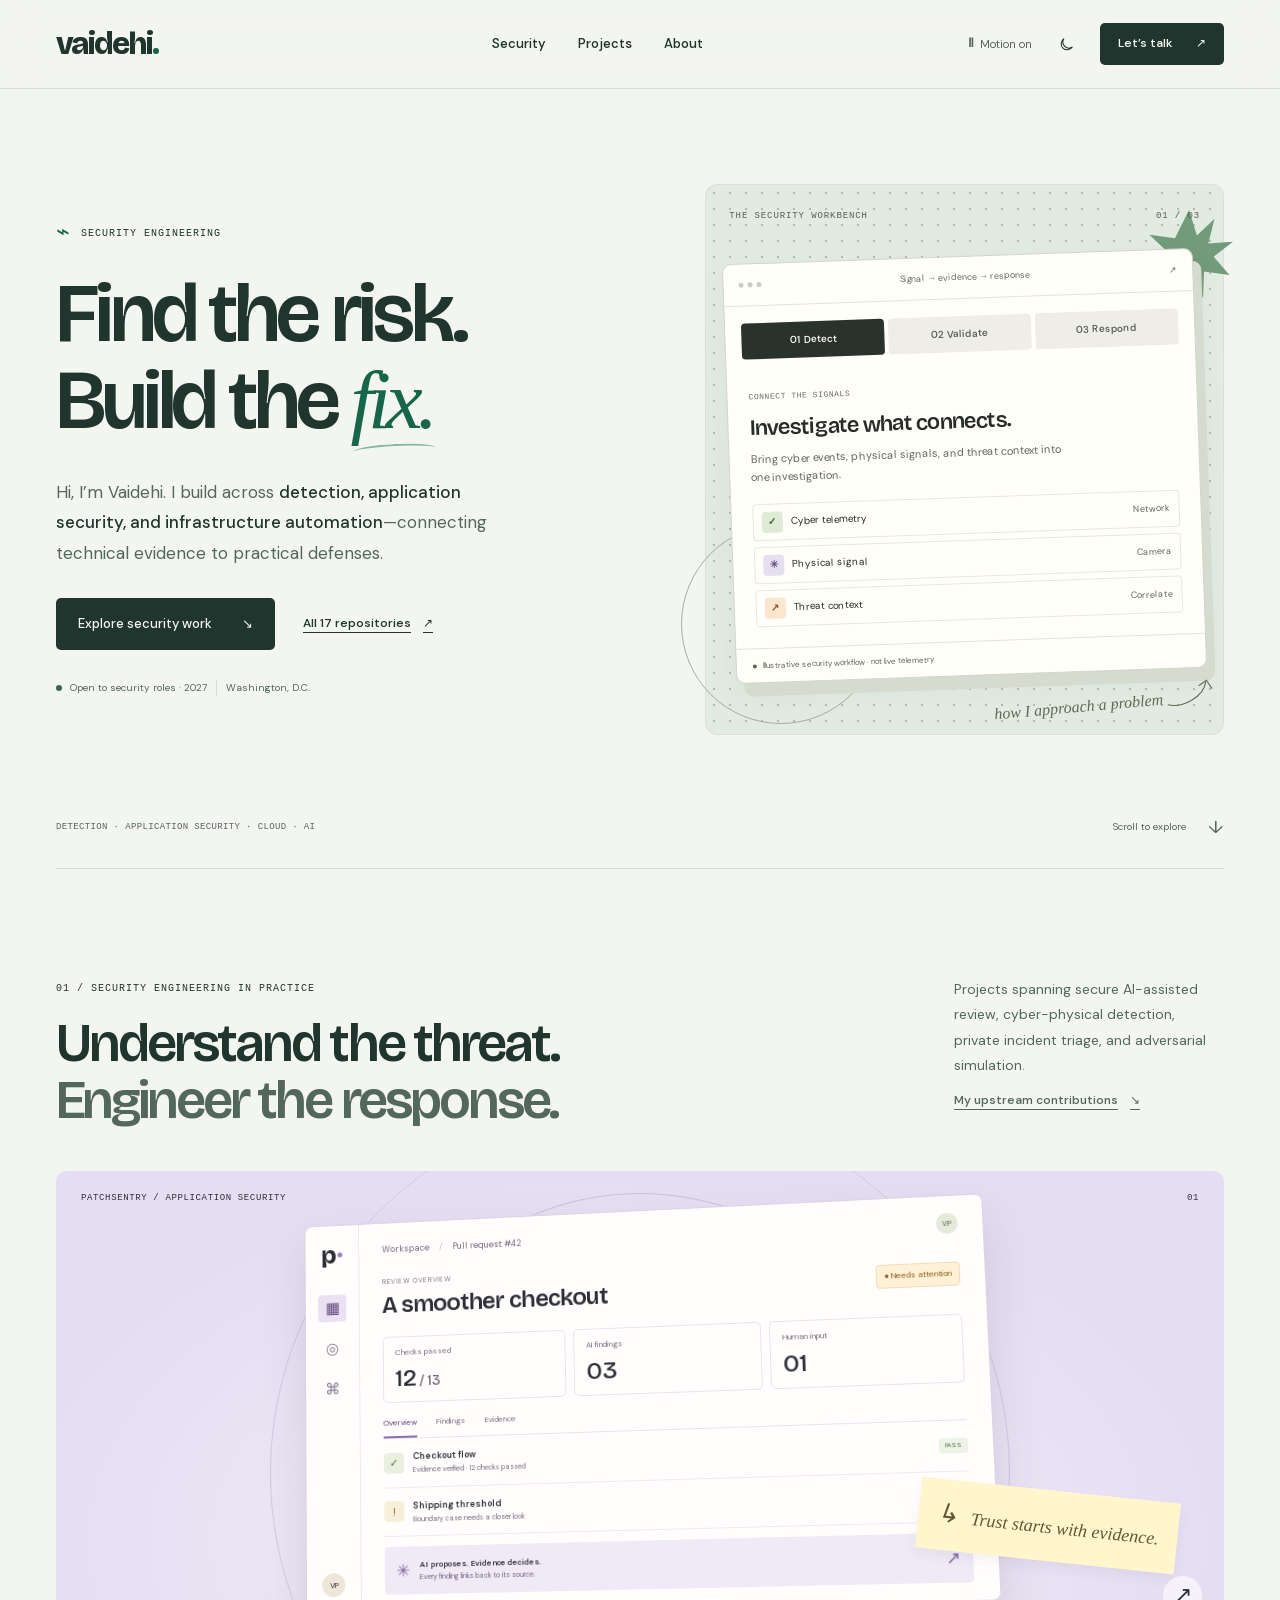
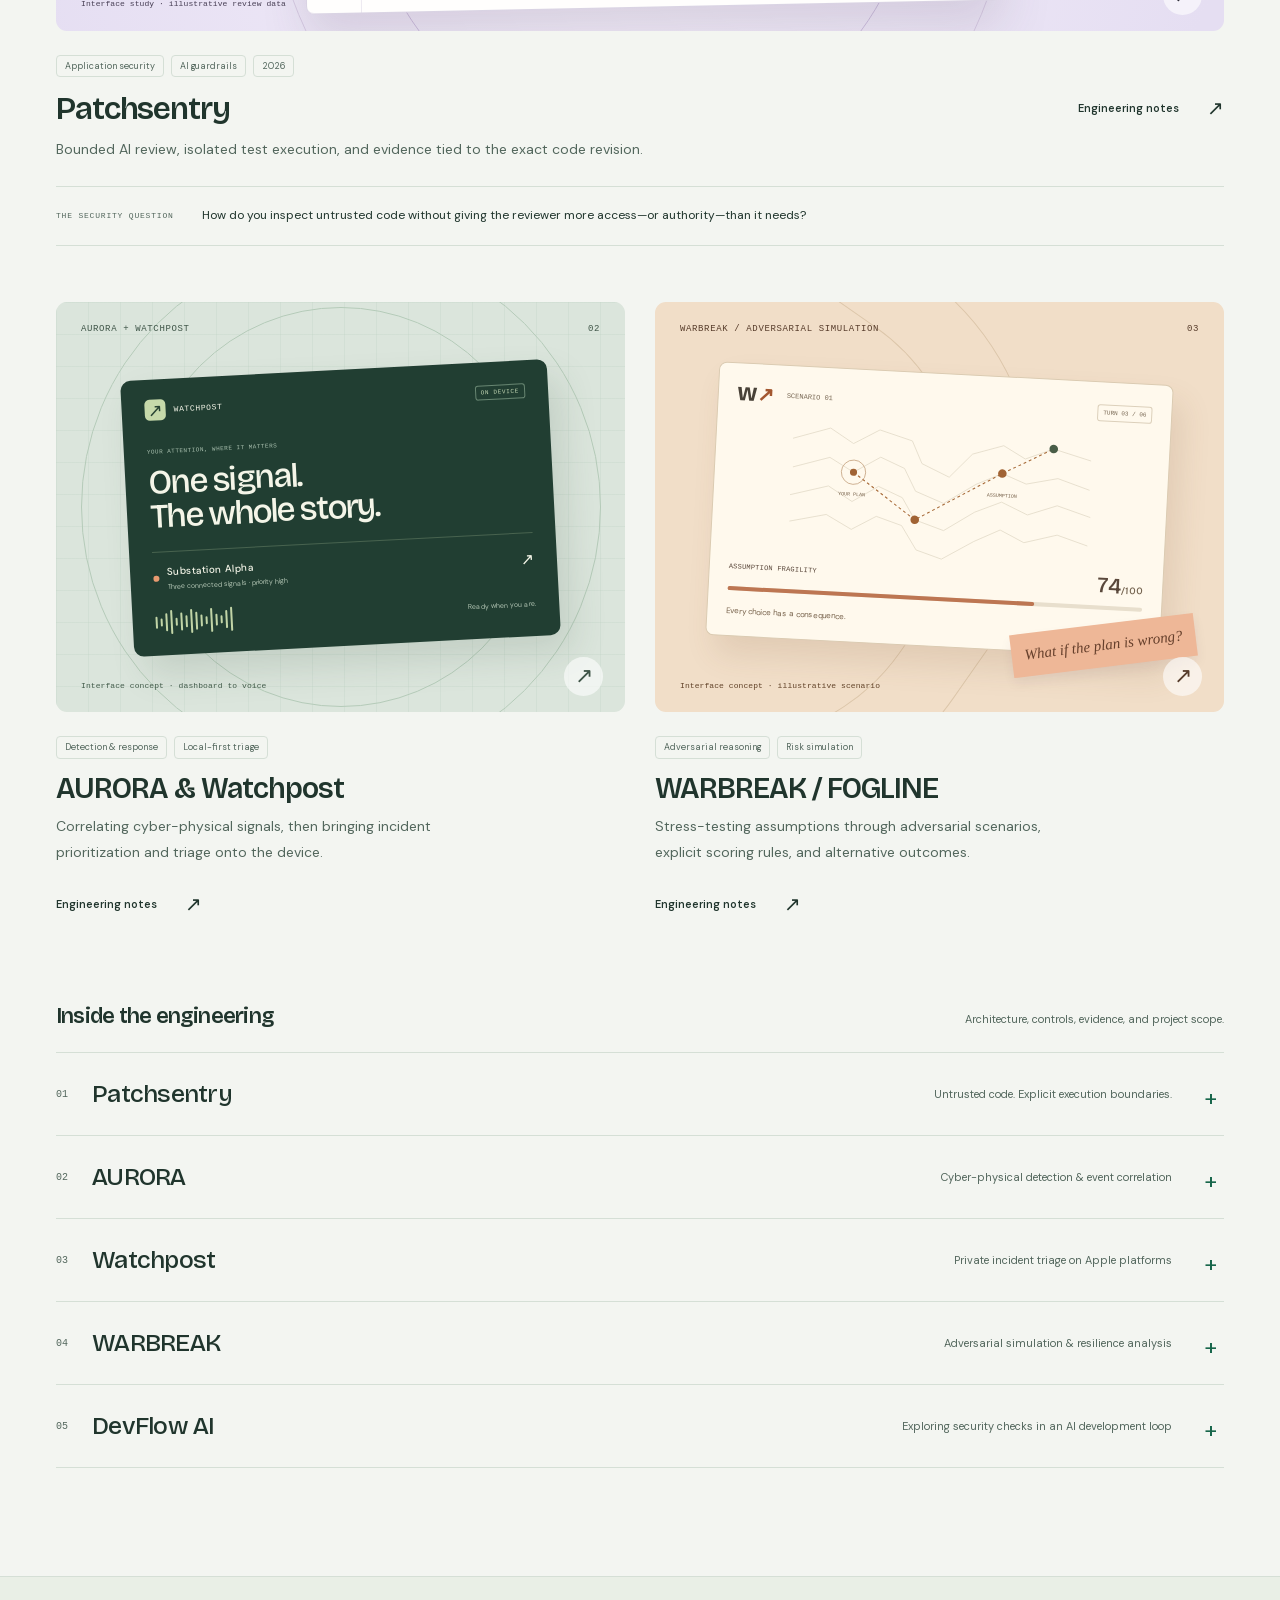
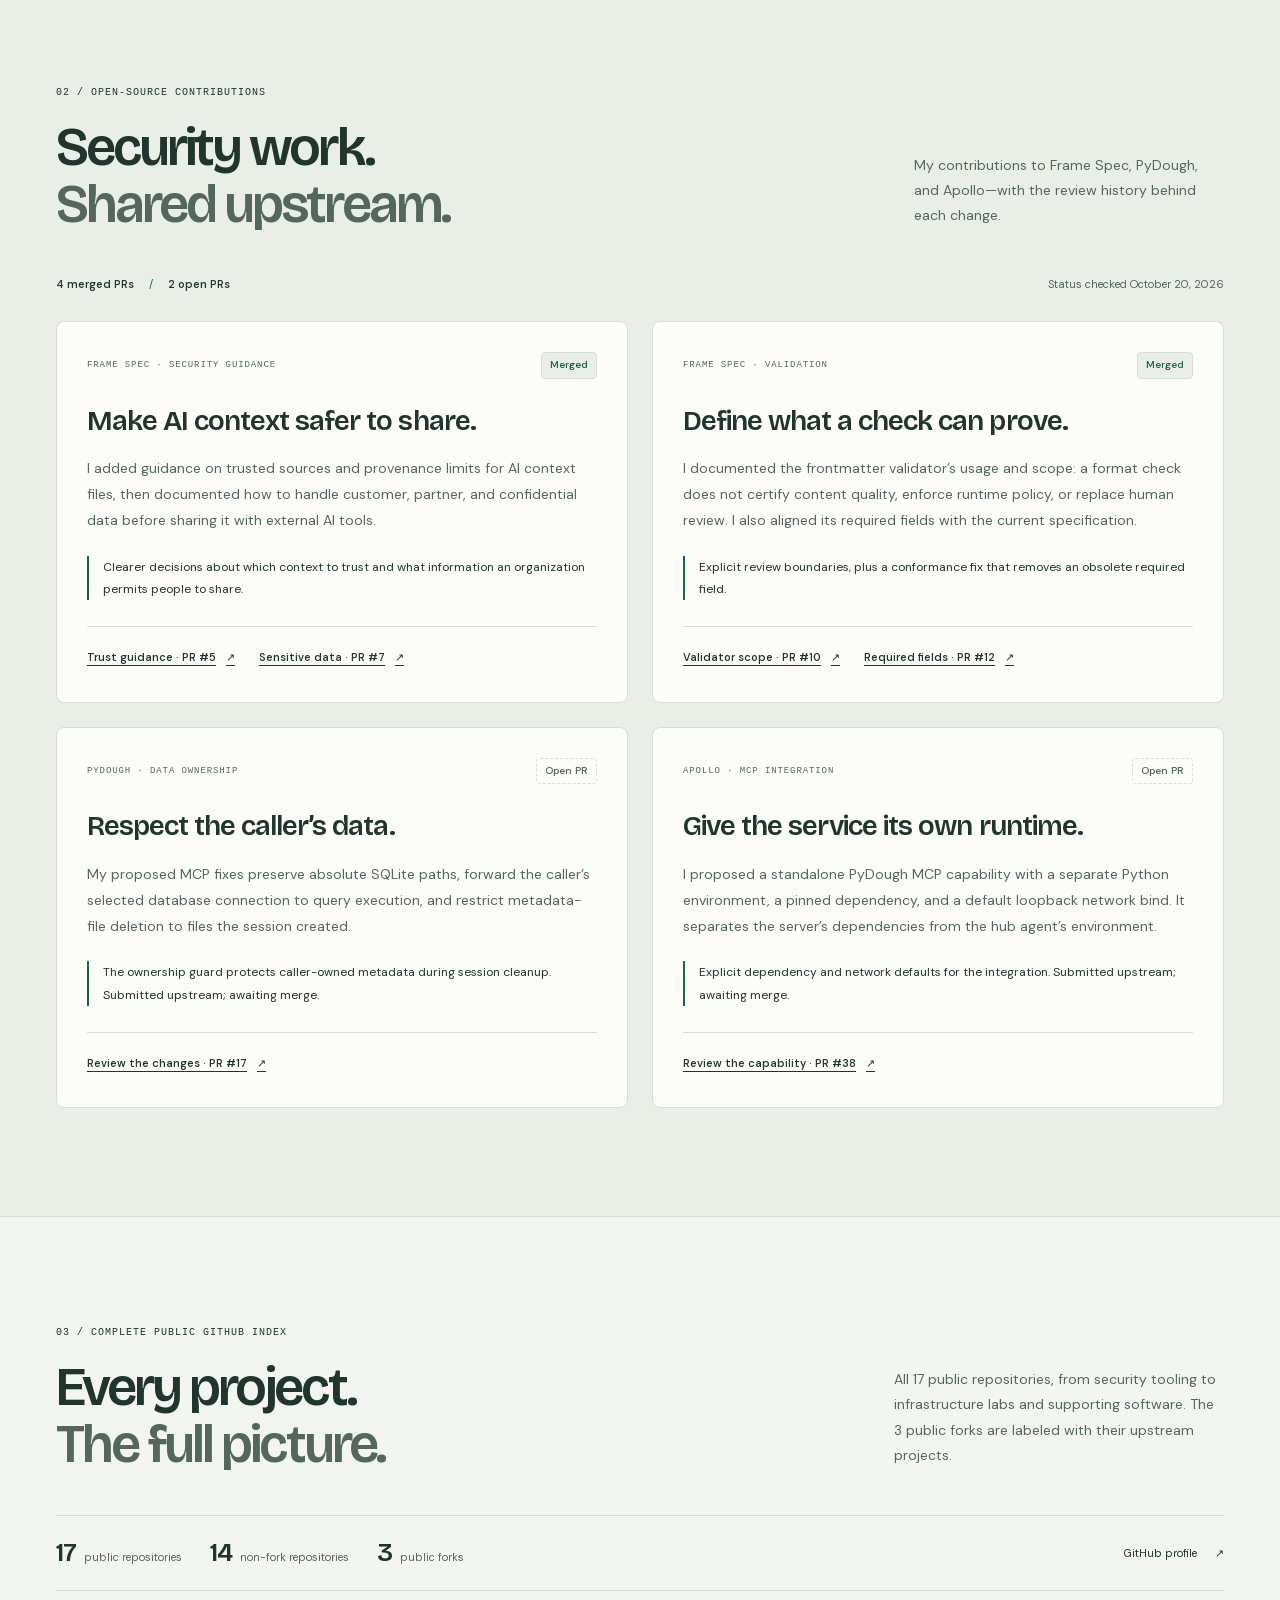
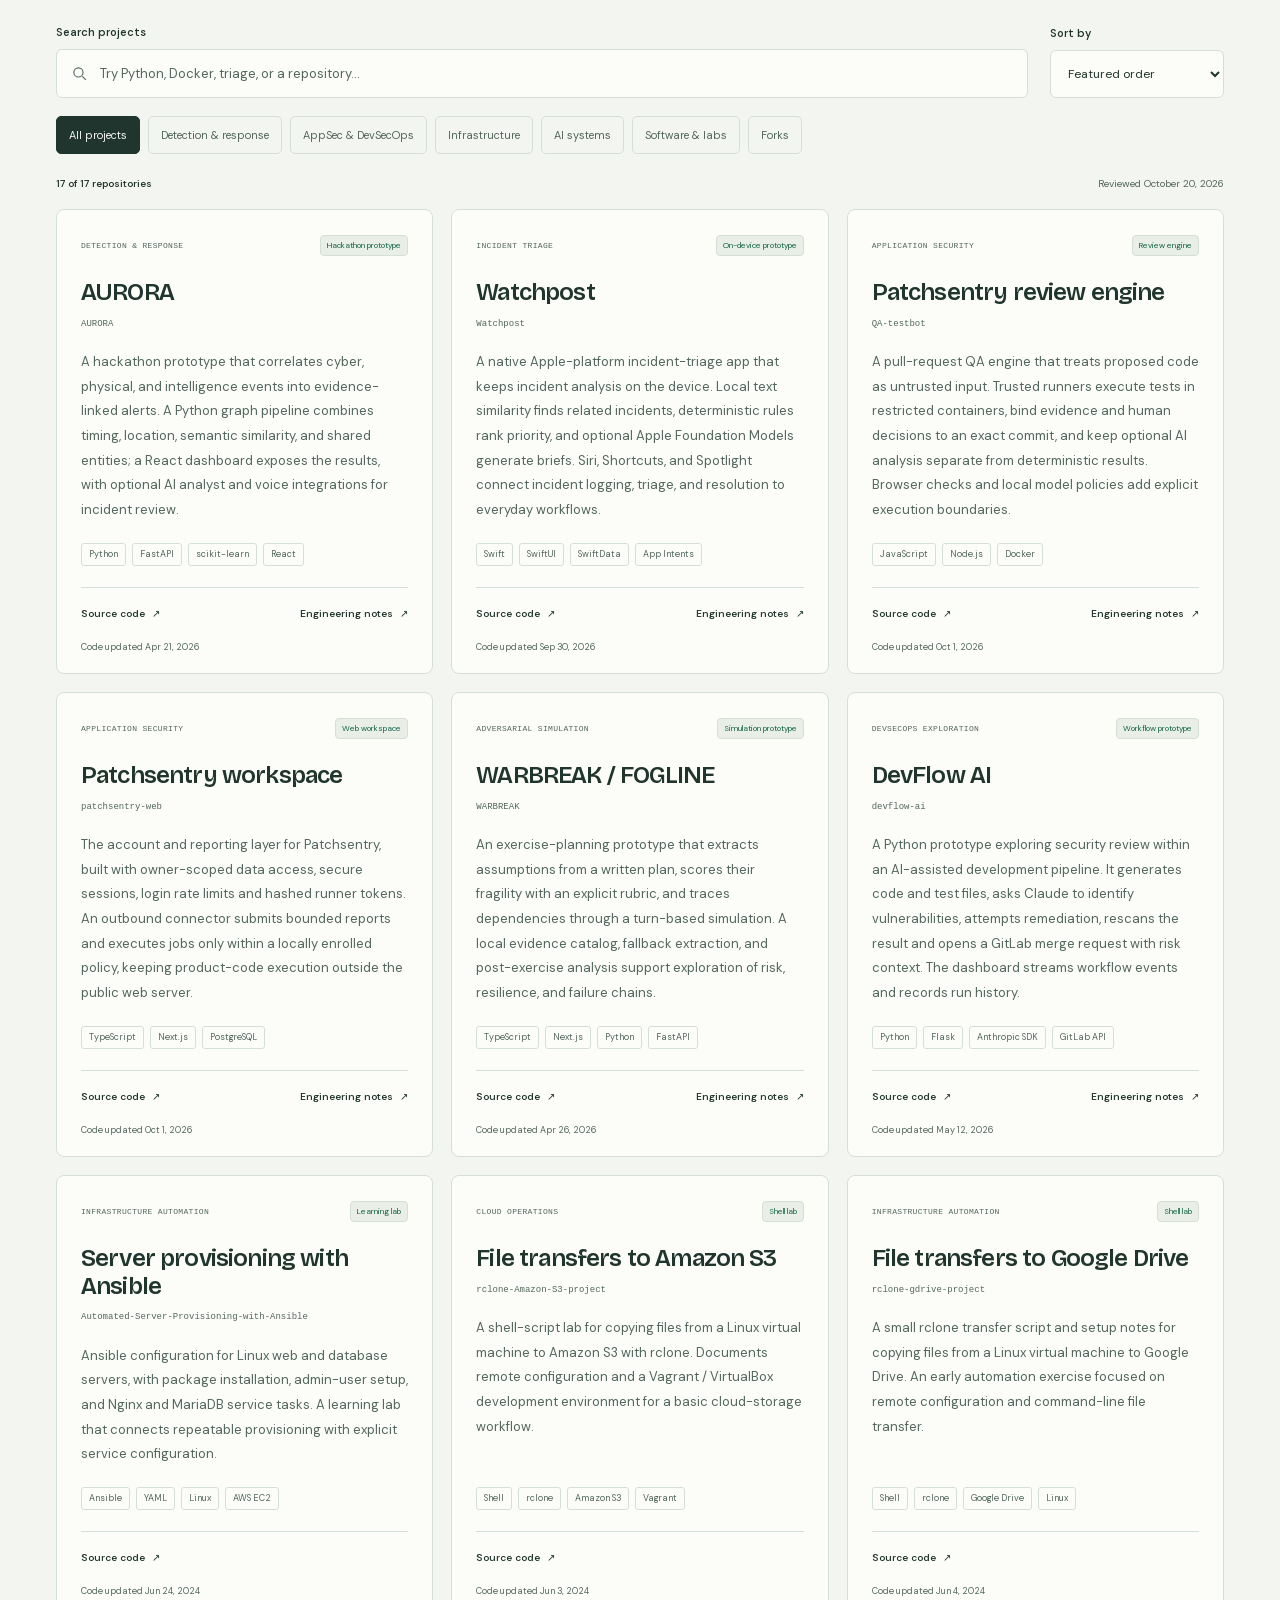
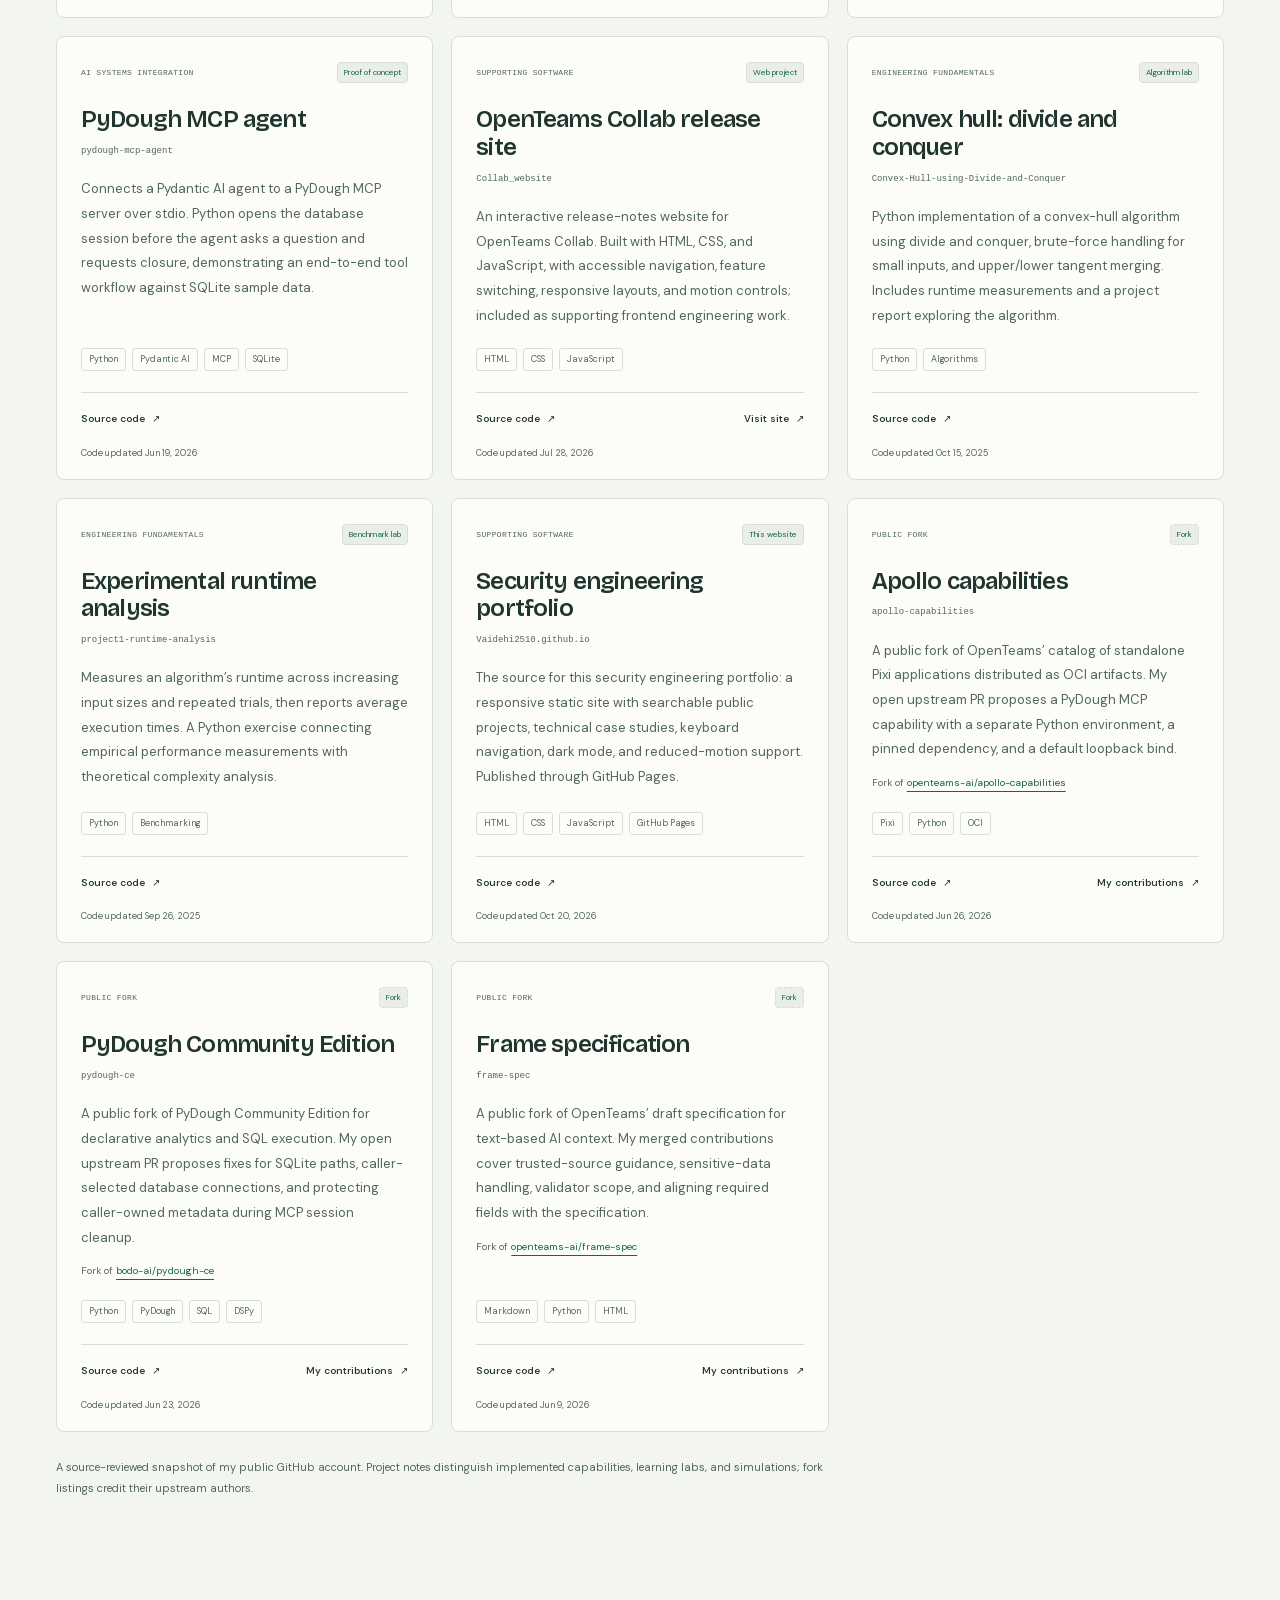
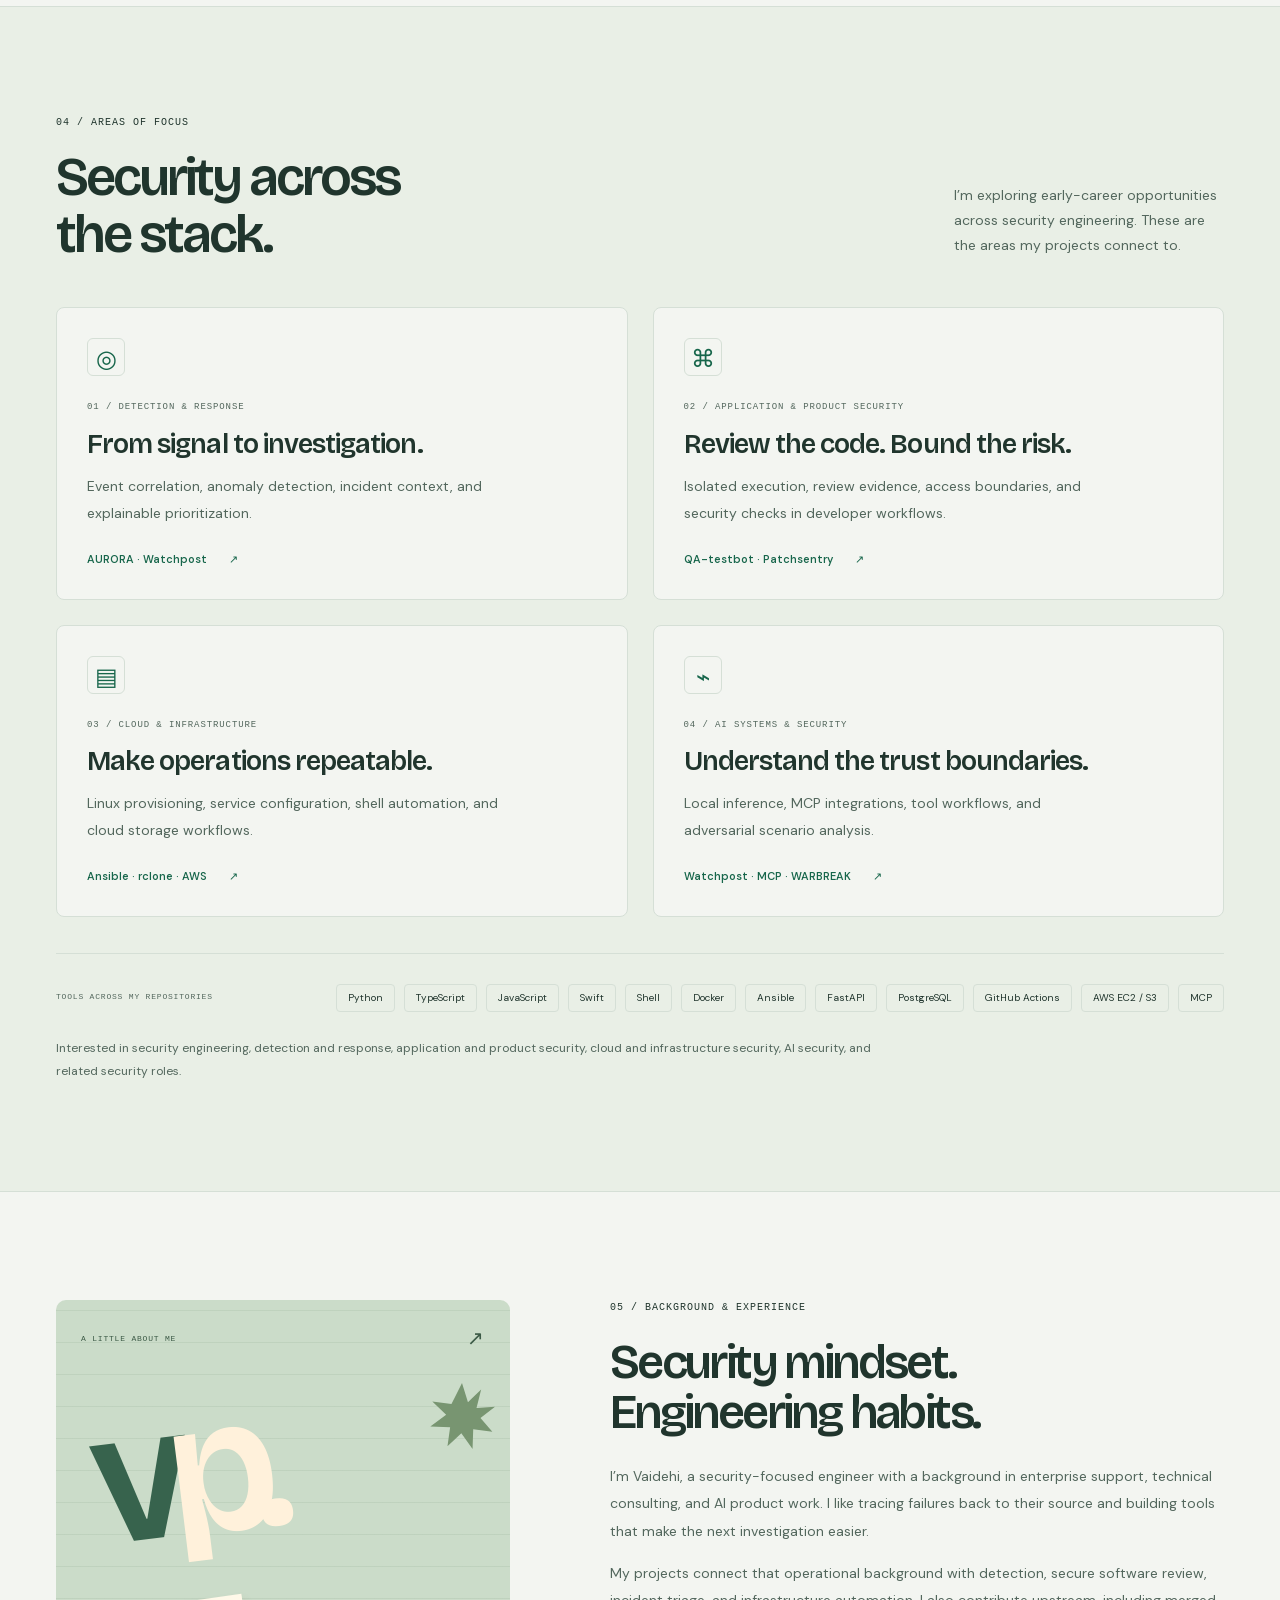
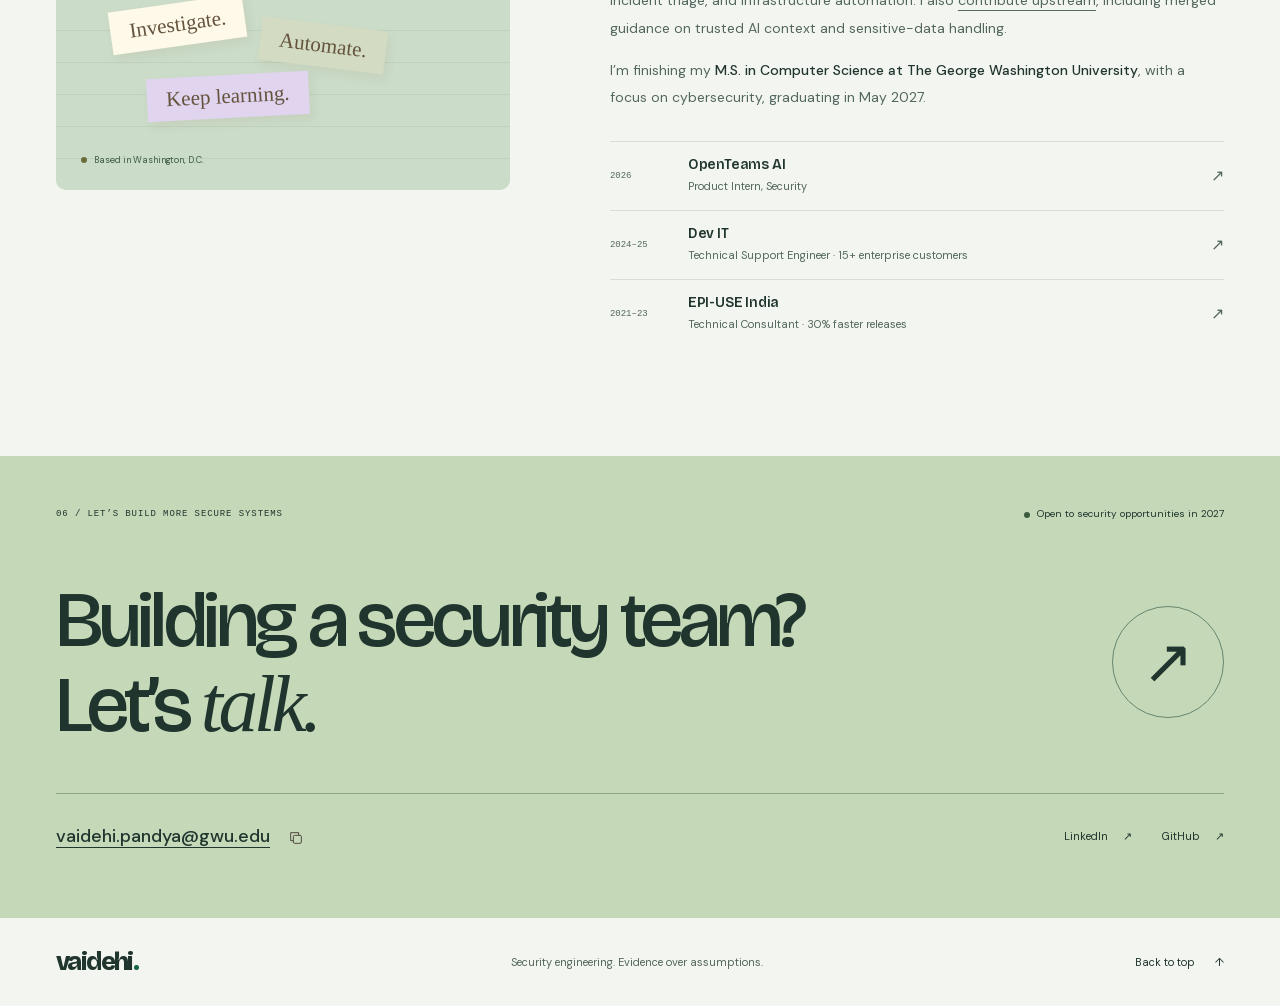
==== commit c4a4794b: "Highlight verified upstream security contributions" ====
--- a/index.html
+++ b/index.html
@@ -114,7 +114,7 @@
 
     <section class="work-section section-pad" id="work" aria-labelledby="work-heading">
       <div class="wrap">
-        <div class="section-heading reveal"><div><p class="eyebrow">01 / Security engineering in practice</p><h2 id="work-heading">Understand the threat.<br><span class="muted-heading">Engineer the response.</span></h2></div><p>Projects spanning secure AI-assisted review, cyber-physical detection, private incident triage, and adversarial simulation.</p></div>
+        <div class="section-heading reveal"><div><p class="eyebrow">01 / Security engineering in practice</p><h2 id="work-heading">Understand the threat.<br><span class="muted-heading">Engineer the response.</span></h2></div><p>Projects spanning secure AI-assisted review, cyber-physical detection, private incident triage, and adversarial simulation.<br><a class="text-link" href="#upstream">My upstream contributions <span aria-hidden="true">↘</span></a></p></div>
         <article class="project project-patch reveal">
           <a class="project-visual patch-visual" href="#patchsentry" data-case-link aria-label="Read the Patchsentry security engineering notes">
             <div class="visual-topline"><span>PATCHSENTRY / APPLICATION SECURITY</span><span aria-hidden="true">01</span></div>
@@ -406,9 +406,44 @@
       </div>
     </section>
 
+    <section class="upstream-section section-pad" id="upstream" aria-labelledby="upstream-heading"><div class="wrap">
+      <div class="section-heading reveal"><div><p class="eyebrow">02 / Open-source contributions</p><h2 id="upstream-heading">Security work.<br><span class="muted-heading">Shared upstream.</span></h2></div><p>My contributions to Frame Spec, PyDough, and Apollo—with the review history behind each change.</p></div>
+      <div class="upstream-summary"><p><strong>4 merged PRs</strong><span aria-hidden="true"> / </span><strong>2 open PRs</strong></p><p>Status checked <time datetime="2026-10-20">October 20, 2026</time></p></div>
+      <div class="upstream-grid">
+        <article class="upstream-card reveal">
+          <div class="upstream-topline"><span class="mono">FRAME SPEC · SECURITY GUIDANCE</span><span class="contribution-status">Merged</span></div>
+          <h3>Make AI context safer to share.</h3>
+          <p>I added guidance on trusted sources and provenance limits for AI context files, then documented how to handle customer, partner, and confidential data before sharing it with external AI tools.</p>
+          <p class="upstream-impact">Clearer decisions about which context to trust and what information an organization permits people to share.</p>
+          <div class="upstream-links"><a href="https://github.com/openteams-ai/frame-spec/pull/5">Trust guidance · PR #5 <span aria-hidden="true">↗</span></a><a href="https://github.com/openteams-ai/frame-spec/pull/7">Sensitive data · PR #7 <span aria-hidden="true">↗</span></a></div>
+        </article>
+        <article class="upstream-card reveal">
+          <div class="upstream-topline"><span class="mono">FRAME SPEC · VALIDATION</span><span class="contribution-status">Merged</span></div>
+          <h3>Define what a check can prove.</h3>
+          <p>I documented the frontmatter validator’s usage and scope: a format check does not certify content quality, enforce runtime policy, or replace human review. I also aligned its required fields with the current specification.</p>
+          <p class="upstream-impact">Explicit review boundaries, plus a conformance fix that removes an obsolete required field.</p>
+          <div class="upstream-links"><a href="https://github.com/openteams-ai/frame-spec/pull/10">Validator scope · PR #10 <span aria-hidden="true">↗</span></a><a href="https://github.com/openteams-ai/frame-spec/pull/12">Required fields · PR #12 <span aria-hidden="true">↗</span></a></div>
+        </article>
+        <article class="upstream-card reveal">
+          <div class="upstream-topline"><span class="mono">PYDOUGH · DATA OWNERSHIP</span><span class="contribution-status is-open">Open PR</span></div>
+          <h3>Respect the caller’s data.</h3>
+          <p>My proposed MCP fixes preserve absolute SQLite paths, forward the caller’s selected database connection to query execution, and restrict metadata-file deletion to files the session created.</p>
+          <p class="upstream-impact">The ownership guard protects caller-owned metadata during session cleanup. Submitted upstream; awaiting merge.</p>
+          <div class="upstream-links"><a href="https://github.com/bodo-ai/pydough-ce/pull/17">Review the changes · PR #17 <span aria-hidden="true">↗</span></a></div>
+        </article>
+        <article class="upstream-card reveal">
+          <div class="upstream-topline"><span class="mono">APOLLO · MCP INTEGRATION</span><span class="contribution-status is-open">Open PR</span></div>
+          <h3>Give the service its own runtime.</h3>
+          <p>I proposed a standalone PyDough MCP capability with a separate Python environment, a pinned dependency, and a default loopback network bind. It separates the server’s dependencies from the hub agent’s environment.</p>
+          <p class="upstream-impact">Explicit dependency and network defaults for the integration. Submitted upstream; awaiting merge.</p>
+          <div class="upstream-links"><a href="https://github.com/openteams-ai/apollo-capabilities/pull/38">Review the capability · PR #38 <span aria-hidden="true">↗</span></a></div>
+        </article>
+      </div>
+    </div></section>
+
     <!-- PROJECT_DIRECTORY_START -->
 <section class="directory-section section-pad" id="projects" aria-labelledby="projects-heading"><div class="wrap">
-  <div class="section-heading reveal"><div><p class="eyebrow">02 / Complete public GitHub index</p><h2 id="projects-heading">Every project.<br><span class="muted-heading">The full picture.</span></h2></div><p>All 17 public repositories, from security tooling to infrastructure labs and supporting software. The 3 public forks are labeled with their upstream projects.</p></div>
+  <div class="section-heading reveal"><div><p class="eyebrow">03 / Complete public GitHub index</p><h2 id="projects-heading">Every project.<br><span class="muted-heading">The full picture.</span></h2></div><p>All 17 public repositories, from security tooling to infrastructure labs and supporting software. The 3 public forks are labeled with their upstream projects.</p></div>
   <div class="directory-summary"><span><strong>17</strong> public repositories</span><span><strong>14</strong> non-fork repositories</span><span><strong>3</strong> public forks</span><a href="https://github.com/Vaidehi2510?tab=repositories">GitHub profile <span aria-hidden="true">↗</span></a></div>
   <div class="project-controls requires-js" hidden>
     <div class="project-toolbar"><label class="project-search-label" for="project-search"><span>Search projects</span><span class="search-field"><svg viewBox="0 0 24 24" aria-hidden="true"><circle cx="10.5" cy="10.5" r="6.5"/><path d="m16 16 5 5"/></svg><input id="project-search" type="search" placeholder="Try Python, Docker, triage, or a repository…" autocomplete="off" aria-controls="project-grid"></span></label><label class="project-sort-label" for="project-sort"><span>Sort by</span><select id="project-sort" aria-controls="project-grid"><option value="featured">Featured order</option><option value="name">Repository name</option><option value="updated">Recently updated</option></select></label></div>
@@ -545,28 +580,28 @@
   <div class="repo-topline"><span class="repo-area">Public fork</span><span class="repo-scope is-fork">Fork</span></div>
   <h3><a href="https://github.com/Vaidehi2510/apollo-capabilities">Apollo capabilities</a></h3>
   <p class="repo-slug">apollo-capabilities</p>
-  <p class="repo-description">A public fork of OpenTeams’ capability catalog, with reusable applications packaged as standalone Pixi projects and distributed as OCI artifacts. Includes example environments for local models, document summarization, data exploration, and notebooks.</p>
+  <p class="repo-description">A public fork of OpenTeams’ catalog of standalone Pixi applications distributed as OCI artifacts. My open upstream PR proposes a PyDough MCP capability with a separate Python environment, a pinned dependency, and a default loopback bind.</p>
   <p class="repo-attribution">Fork of <a href="https://github.com/openteams-ai/apollo-capabilities">openteams-ai/apollo-capabilities</a></p>
   <div class="repo-stack" aria-label="Technologies"><span>Pixi</span><span>Python</span><span>OCI</span></div>
-  <div class="repo-links"><a href="https://github.com/Vaidehi2510/apollo-capabilities" aria-label="View apollo-capabilities on GitHub">Source code <span aria-hidden="true">↗</span></a></div>
+  <div class="repo-links"><a href="https://github.com/Vaidehi2510/apollo-capabilities" aria-label="View apollo-capabilities on GitHub">Source code <span aria-hidden="true">↗</span></a><a href="#upstream">My contributions <span aria-hidden="true">↗</span></a></div>
   <p class="repo-date">Code updated <time datetime="2026-06-26">Jun 26, 2026</time></p>
 </article><article class="repo-card" id="repo-pydough-ce" data-name="pydough-ce" data-category="forks ai" data-updated="2026-06-23T22:14:06Z" data-order="15">
   <div class="repo-topline"><span class="repo-area">Public fork</span><span class="repo-scope is-fork">Fork</span></div>
   <h3><a href="https://github.com/Vaidehi2510/pydough-ce">PyDough Community Edition</a></h3>
   <p class="repo-slug">pydough-ce</p>
-  <p class="repo-description">A public fork of PyDough Community Edition, which connects natural-language questions to a declarative analytics workflow and SQL execution. Includes database metadata generation and evaluation tooling. This entry describes the upstream project.</p>
+  <p class="repo-description">A public fork of PyDough Community Edition for declarative analytics and SQL execution. My open upstream PR proposes fixes for SQLite paths, caller-selected database connections, and protecting caller-owned metadata during MCP session cleanup.</p>
   <p class="repo-attribution">Fork of <a href="https://github.com/bodo-ai/pydough-ce">bodo-ai/pydough-ce</a></p>
   <div class="repo-stack" aria-label="Technologies"><span>Python</span><span>PyDough</span><span>SQL</span><span>DSPy</span></div>
-  <div class="repo-links"><a href="https://github.com/Vaidehi2510/pydough-ce" aria-label="View pydough-ce on GitHub">Source code <span aria-hidden="true">↗</span></a></div>
+  <div class="repo-links"><a href="https://github.com/Vaidehi2510/pydough-ce" aria-label="View pydough-ce on GitHub">Source code <span aria-hidden="true">↗</span></a><a href="#upstream">My contributions <span aria-hidden="true">↗</span></a></div>
   <p class="repo-date">Code updated <time datetime="2026-06-23">Jun 23, 2026</time></p>
 </article><article class="repo-card" id="repo-frame-spec" data-name="frame-spec" data-category="forks ai" data-updated="2026-06-09T20:48:37Z" data-order="16">
   <div class="repo-topline"><span class="repo-area">Public fork</span><span class="repo-scope is-fork">Fork</span></div>
   <h3><a href="https://github.com/Vaidehi2510/frame-spec">Frame specification</a></h3>
   <p class="repo-slug">frame-spec</p>
-  <p class="repo-description">A public fork of OpenTeams’ early specification for scoped, text-based artifacts that carry operational context for people and AI workers. Includes examples, validation tools, and an offline builder; the specification remains a draft.</p>
+  <p class="repo-description">A public fork of OpenTeams’ draft specification for text-based AI context. My merged contributions cover trusted-source guidance, sensitive-data handling, validator scope, and aligning required fields with the specification.</p>
   <p class="repo-attribution">Fork of <a href="https://github.com/openteams-ai/frame-spec">openteams-ai/frame-spec</a></p>
   <div class="repo-stack" aria-label="Technologies"><span>Markdown</span><span>Python</span><span>HTML</span></div>
-  <div class="repo-links"><a href="https://github.com/Vaidehi2510/frame-spec" aria-label="View frame-spec on GitHub">Source code <span aria-hidden="true">↗</span></a></div>
+  <div class="repo-links"><a href="https://github.com/Vaidehi2510/frame-spec" aria-label="View frame-spec on GitHub">Source code <span aria-hidden="true">↗</span></a><a href="#upstream">My contributions <span aria-hidden="true">↗</span></a></div>
   <p class="repo-date">Code updated <time datetime="2026-06-09">Jun 9, 2026</time></p>
 </article></div>
   <div class="project-empty" id="project-empty" hidden><span aria-hidden="true">⌕</span><h3>No projects match that search.</h3><p>Try another keyword or clear your filters to see every repository.</p><button type="button" id="reset-project-filters">Show all projects <span aria-hidden="true">↗</span></button></div>
@@ -575,7 +610,7 @@
     <!-- PROJECT_DIRECTORY_END -->
 
     <section class="approach-section section-pad" id="approach" aria-labelledby="approach-heading"><div class="wrap">
-      <div class="section-heading reveal"><div><p class="eyebrow">03 / Areas of focus</p><h2 id="approach-heading">Security across<br>the stack.</h2></div><p>I’m exploring early-career opportunities across security engineering. These are the areas my projects connect to.</p></div>
+      <div class="section-heading reveal"><div><p class="eyebrow">04 / Areas of focus</p><h2 id="approach-heading">Security across<br>the stack.</h2></div><p>I’m exploring early-career opportunities across security engineering. These are the areas my projects connect to.</p></div>
       <div class="security-focus-grid">
         <a class="focus-card reveal" href="#aurora" data-case-link><span class="focus-icon" aria-hidden="true">◎</span><span class="mono">01 / DETECTION & RESPONSE</span><h3>From signal to investigation.</h3><p>Event correlation, anomaly detection, incident context, and explainable prioritization.</p><span class="focus-evidence">AURORA · Watchpost <span aria-hidden="true">↗</span></span></a>
         <a class="focus-card reveal" href="#patchsentry" data-case-link><span class="focus-icon" aria-hidden="true">⌘</span><span class="mono">02 / APPLICATION & PRODUCT SECURITY</span><h3>Review the code. Bound the risk.</h3><p>Isolated execution, review evidence, access boundaries, and security checks in developer workflows.</p><span class="focus-evidence">QA-testbot · Patchsentry <span aria-hidden="true">↗</span></span></a>
@@ -588,13 +623,13 @@
 
     <section class="about-section section-pad" id="about" aria-labelledby="about-heading"><div class="wrap about-grid">
       <div class="about-art reveal"><div class="about-art-top mono"><span>A LITTLE ABOUT ME</span><span>↗</span></div><div class="monogram" aria-hidden="true">v<span>p.</span></div><div class="about-sticker sticker-one">Investigate.</div><div class="about-sticker sticker-two">Automate.</div><div class="about-sticker sticker-three">Keep learning.</div><div class="about-art-bottom"><span class="status-dot" aria-hidden="true"></span> Based in Washington, D.C.</div><svg class="about-spark" viewBox="0 0 100 100" aria-hidden="true"><path d="M50 0 59 29 79 10 72 38 100 36 78 53 96 74 67 70 66 100 49 76 28 96 32 67 2 66 26 48 5 28 34 32Z"/></svg></div>
-      <div class="about-copy reveal"><p class="eyebrow">04 / Background & experience</p><h2 id="about-heading">Security mindset.<br>Engineering habits.</h2><p>I’m Vaidehi, a security-focused engineer with a background in enterprise support, technical consulting, and AI product work. I like tracing failures back to their source and building tools that make the next investigation easier.</p><p>My projects connect that operational background with detection, secure software review, incident triage, and infrastructure automation. I’m interested in security work across the stack, from the systems we run to the AI tools we trust.</p><p>I’m finishing my <strong>M.S. in Computer Science at The George Washington University</strong>, with a focus on cybersecurity, graduating in May 2027.</p>
+      <div class="about-copy reveal"><p class="eyebrow">05 / Background & experience</p><h2 id="about-heading">Security mindset.<br>Engineering habits.</h2><p>I’m Vaidehi, a security-focused engineer with a background in enterprise support, technical consulting, and AI product work. I like tracing failures back to their source and building tools that make the next investigation easier.</p><p>My projects connect that operational background with detection, secure software review, incident triage, and infrastructure automation. I also <a href="#upstream">contribute upstream</a>, including merged guidance on trusted AI context and sensitive-data handling.</p><p>I’m finishing my <strong>M.S. in Computer Science at The George Washington University</strong>, with a focus on cybersecurity, graduating in May 2027.</p>
         <div class="experience-list"><div><span class="experience-year">2026</span><div><h3>OpenTeams AI</h3><p>Product Intern, Security</p></div><span aria-hidden="true">↗</span></div><div><span class="experience-year">2024–25</span><div><h3>Dev IT</h3><p>Technical Support Engineer · 15+ enterprise customers</p></div><span aria-hidden="true">↗</span></div><div><span class="experience-year">2021–23</span><div><h3>EPI-USE India</h3><p>Technical Consultant · 30% faster releases</p></div><span aria-hidden="true">↗</span></div></div>
       </div>
     </div></section>
 
     <section class="contact-section" id="contact" aria-labelledby="contact-heading"><div class="wrap">
-      <div class="contact-topline"><p class="eyebrow">05 / Let’s build more secure systems</p><span class="contact-availability"><span class="status-dot" aria-hidden="true"></span> Open to security opportunities in 2027</span></div>
+      <div class="contact-topline"><p class="eyebrow">06 / Let’s build more secure systems</p><span class="contact-availability"><span class="status-dot" aria-hidden="true"></span> Open to security opportunities in 2027</span></div>
       <div class="contact-main reveal"><h2 id="contact-heading">Building a security team?<br>Let’s <em>talk.</em></h2><a class="contact-arrow" href="mailto:vaidehi.pandya@gwu.edu" aria-label="Email Vaidehi" data-email-link>↗</a></div>
       <div class="contact-bottom"><div><a class="email-link" href="mailto:vaidehi.pandya@gwu.edu" data-email-link>vaidehi.pandya@gwu.edu</a><button class="copy-button requires-js" id="copy-email" type="button" data-email="vaidehi.pandya@gwu.edu" aria-label="Copy email address" hidden><svg viewBox="0 0 24 24" aria-hidden="true"><rect x="8" y="8" width="12" height="12" rx="2"/><path d="M16 8V4H4v12h4"/></svg></button><p id="copy-status" class="copy-status" role="status" aria-live="polite"></p></div><div class="social-links"><a href="https://www.linkedin.com/in/vaidehi-pandya/">LinkedIn <span aria-hidden="true">↗</span></a><a href="https://github.com/Vaidehi2510">GitHub <span aria-hidden="true">↗</span></a></div></div>
     </div></section>
--- a/styles.css
+++ b/styles.css
@@ -180,6 +180,27 @@
 }
 
 /* Security engineering: project evidence, searchable catalog, and role focus. */
+.upstream-section { border-top: 1px solid var(--line); background: var(--soft); }
+.upstream-section .section-heading > p { max-width: 310px; }
+.upstream-summary { display: flex; justify-content: space-between; align-items: center; flex-wrap: wrap; gap: 12px 24px; margin-bottom: 28px; font-size: 11px; color: var(--muted); }
+.upstream-summary strong { font-weight: 550; color: var(--ink); }
+.upstream-summary span { margin-inline: 12px; color: var(--accent); }
+.upstream-grid { display: grid; grid-template-columns: repeat(2, minmax(0, 1fr)); gap: 24px; }
+.upstream-card { display: flex; flex-direction: column; min-width: 0; background: var(--surface); border: 1px solid var(--line); border-radius: 8px; padding: 30px; transition: border-color .2s, box-shadow .2s; }
+.upstream-card:hover { border-color: var(--accent); box-shadow: 0 6px 20px color-mix(in srgb, var(--ink) 5%, transparent); }
+.upstream-topline { display: flex; align-items: center; justify-content: space-between; flex-wrap: wrap; gap: 12px; margin-bottom: 26px; }
+.upstream-topline .mono { font-size: 9px; color: var(--muted); }
+.contribution-status { color: var(--accent); background: var(--soft); border: 1px solid var(--line); border-radius: 4px; padding: 4px 8px; font-size: 10px; font-weight: 550; white-space: nowrap; }
+.contribution-status.is-open { background: transparent; border-style: dashed; color: var(--muted); }
+.upstream-card h3 { font-size: 28px; line-height: 1.2; letter-spacing: -.035em; margin-bottom: 18px; }
+.upstream-card > p { font-size: 14px; line-height: 1.85; color: var(--muted); }
+.upstream-card .upstream-impact { border-left: 2px solid var(--accent); padding-left: 14px; margin: 22px 0 26px; font-size: 12px; color: var(--ink); }
+.upstream-links { display: flex; flex-wrap: wrap; gap: 8px 24px; border-top: 1px solid var(--line); padding-top: 16px; margin-top: auto; }
+.upstream-links a { display: inline-flex; align-items: center; gap: 10px; font-size: 11px; font-weight: 550; padding-block: 5px; text-underline-offset: 4px; }
+.upstream-links a:hover { color: var(--accent); }
+@media (max-width: 900px) { .upstream-card { padding: 24px; }.upstream-card h3 { font-size: 25px; }.upstream-topline .mono { font-size: 8px; } }
+@media (max-width: 680px) { .upstream-grid { grid-template-columns: 1fr; gap: 16px; }.upstream-card { padding: 25px; }.upstream-card h3 { font-size: 27px; }.upstream-summary { font-size: 10px; }.upstream-topline { margin-bottom: 22px; }.upstream-section .section-heading h2 { font-size: 39px; } }
+@media (max-width: 370px) { .upstream-card { padding: 21px; }.upstream-card h3 { font-size: 25px; }.upstream-section .section-heading h2 { font-size: 35px; } }
 .hero h1 { letter-spacing: -.05em; }
 .hero-intro { max-width: 465px; }
 .hero-lab { background-color: #e2ebe1; }
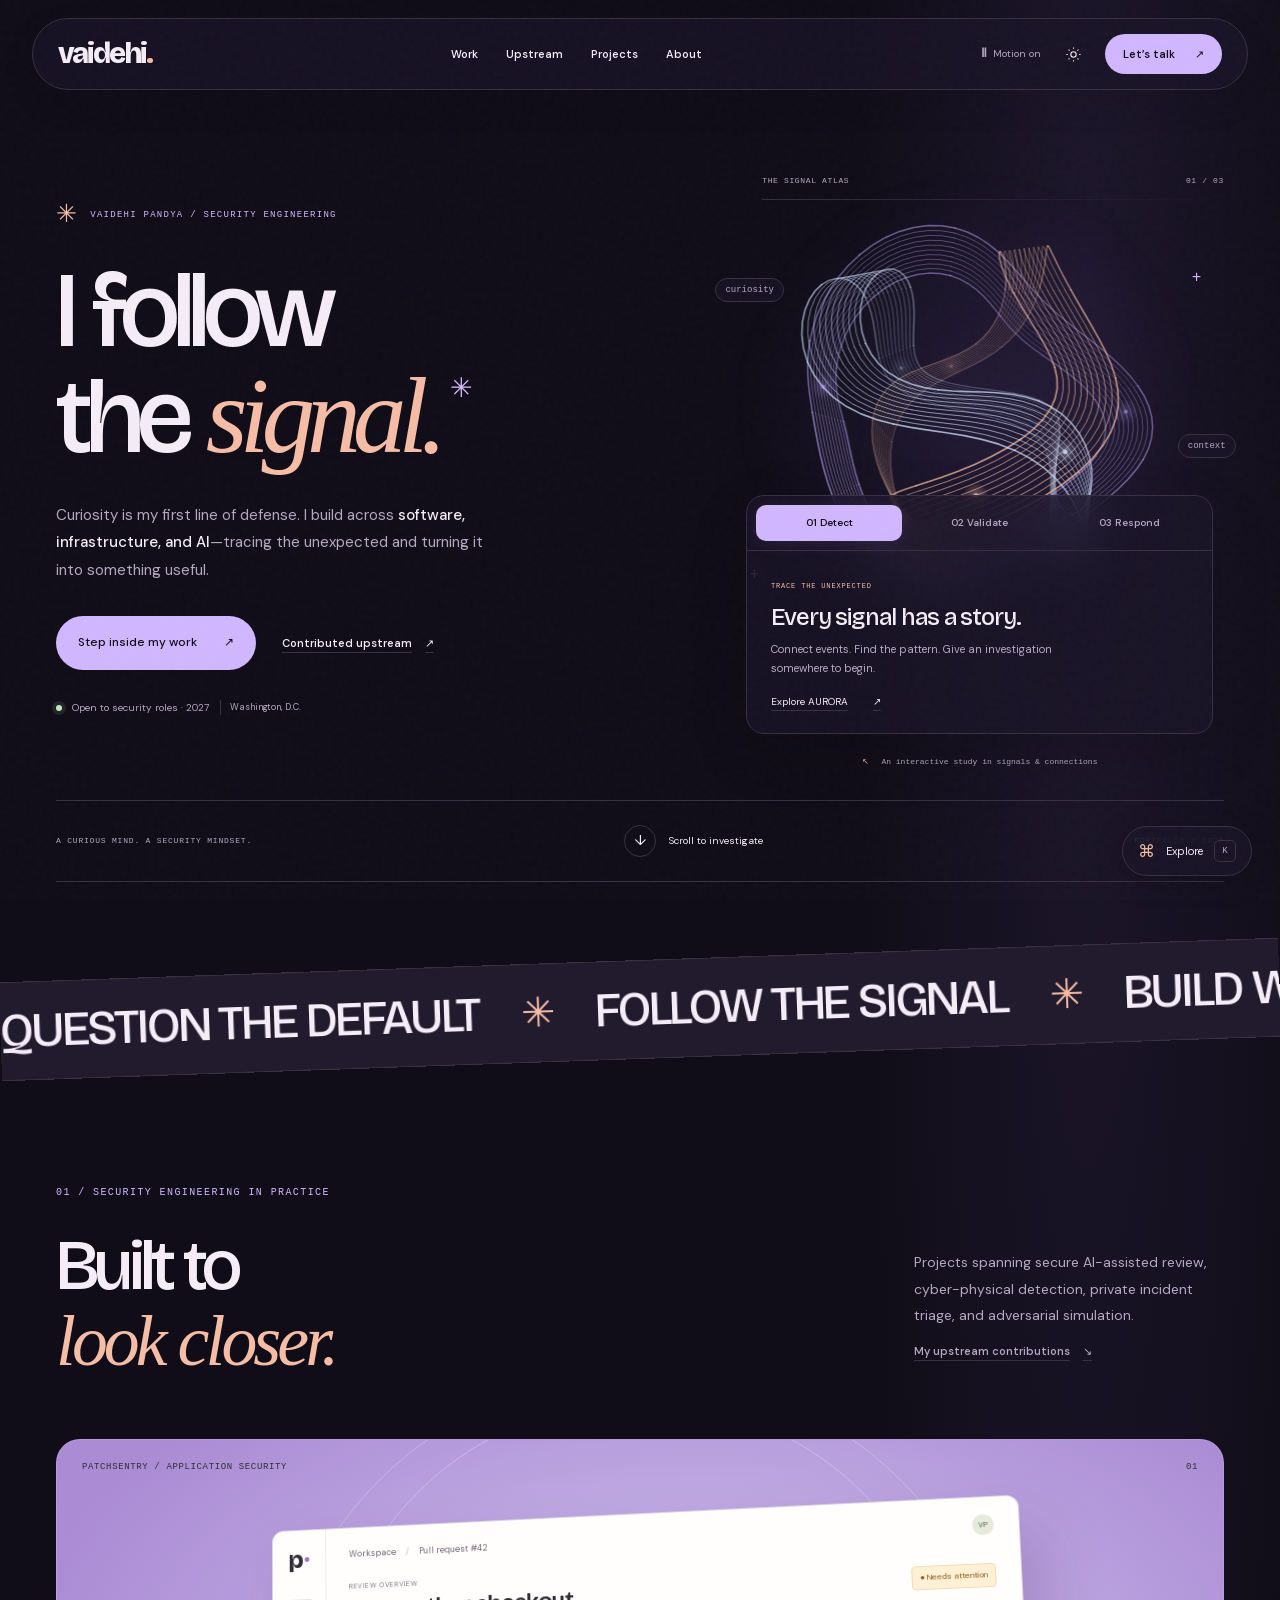
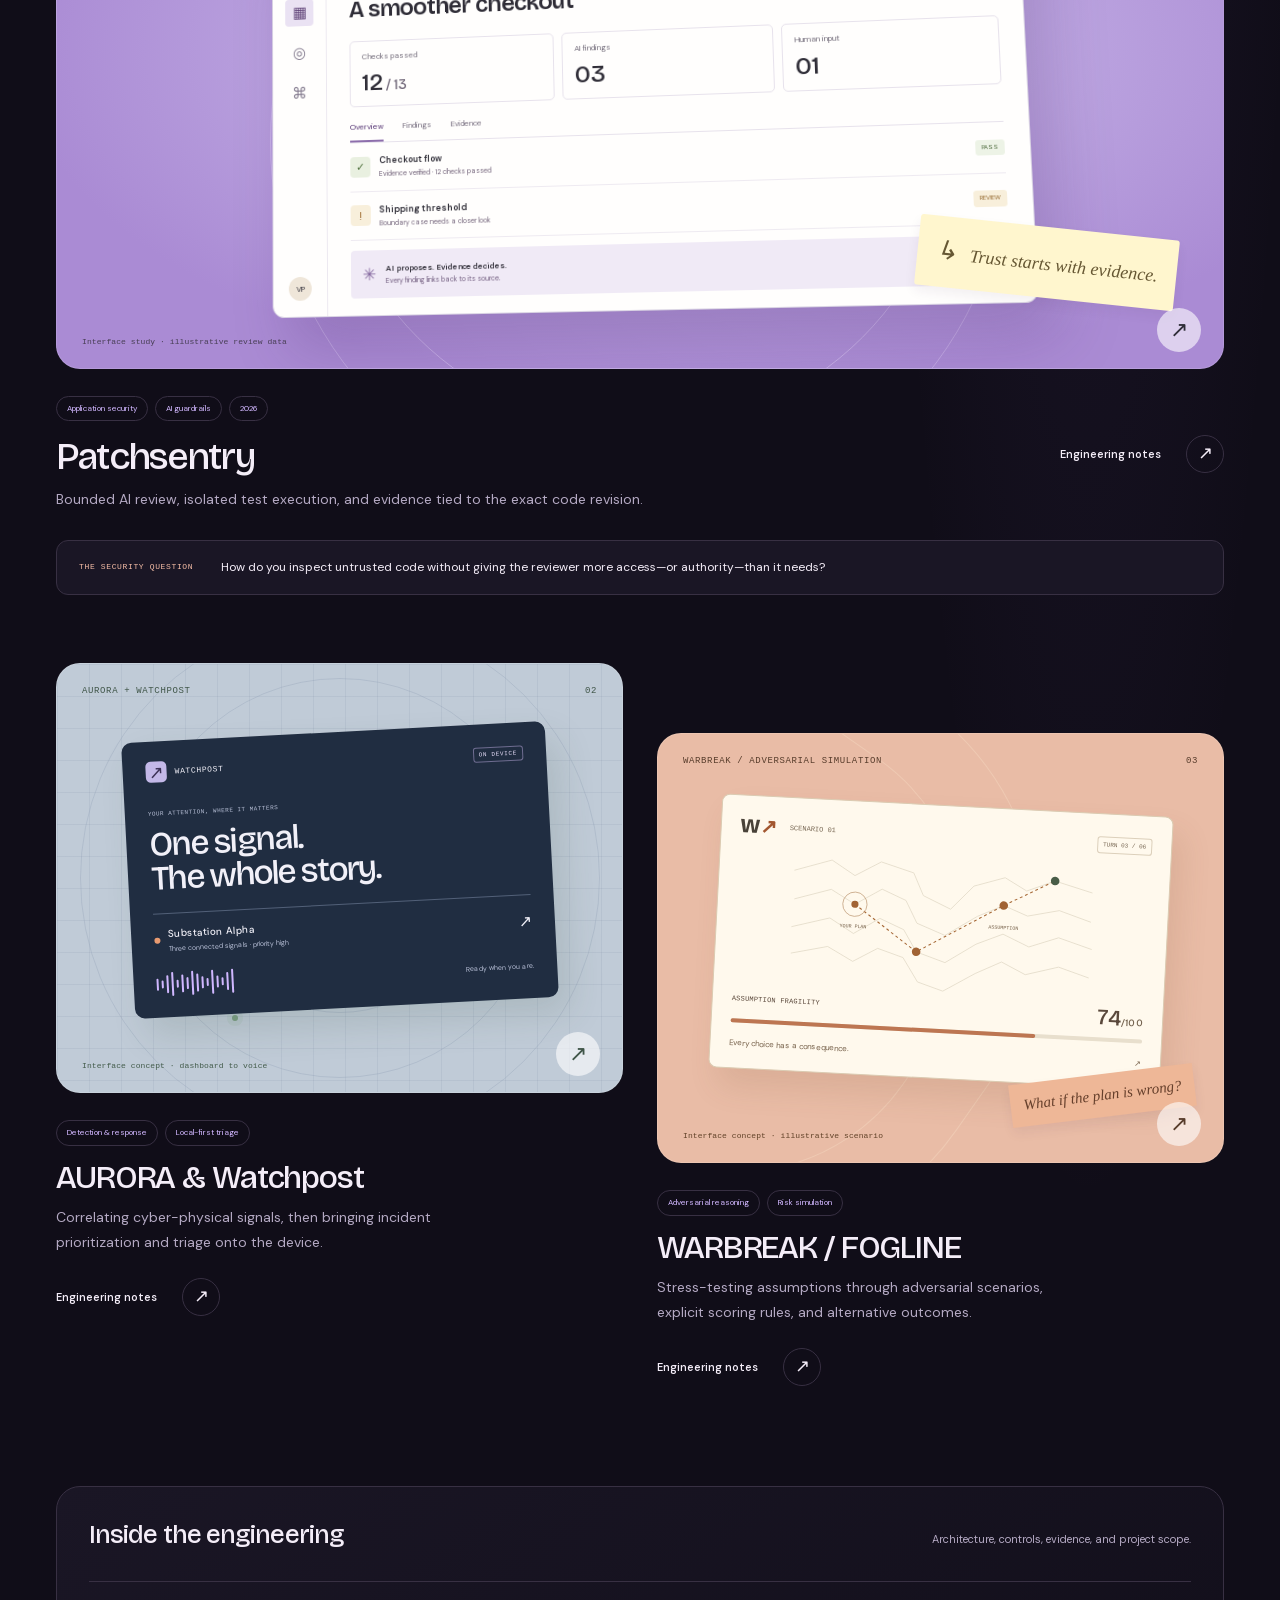
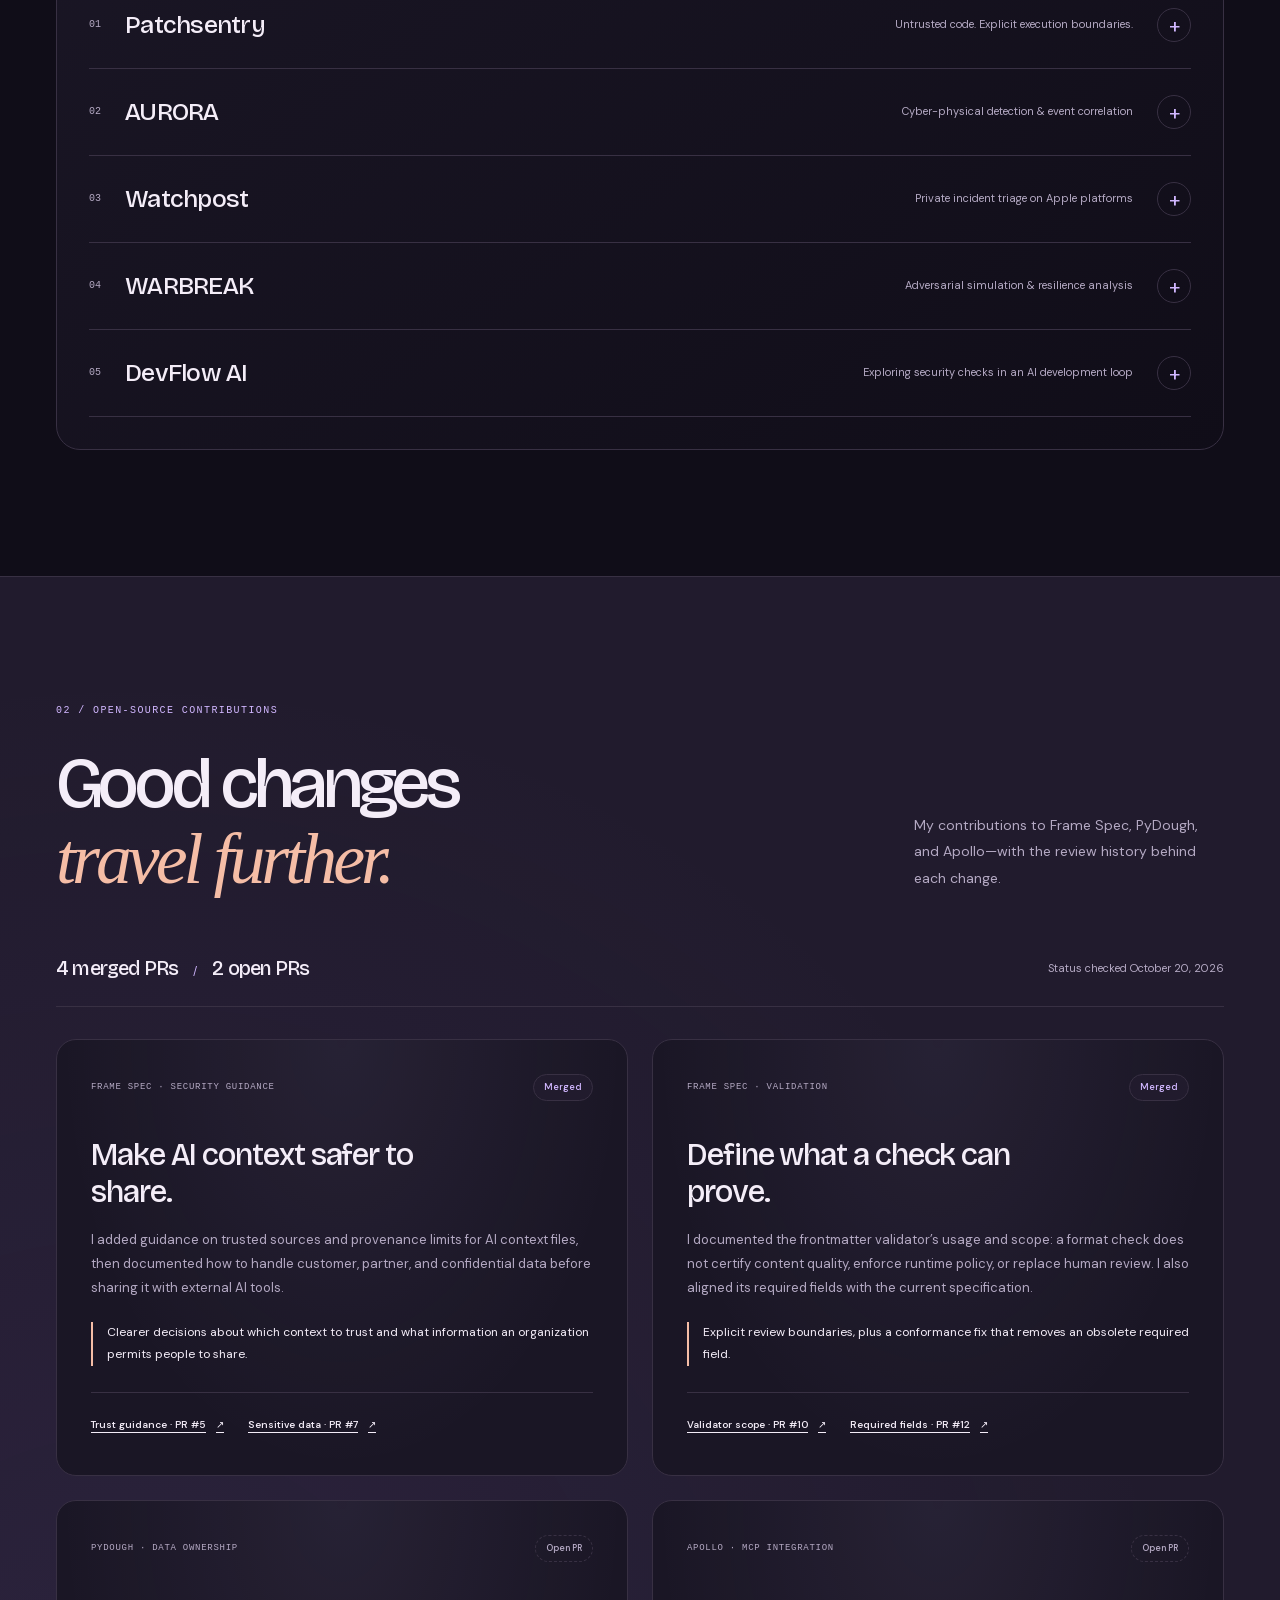
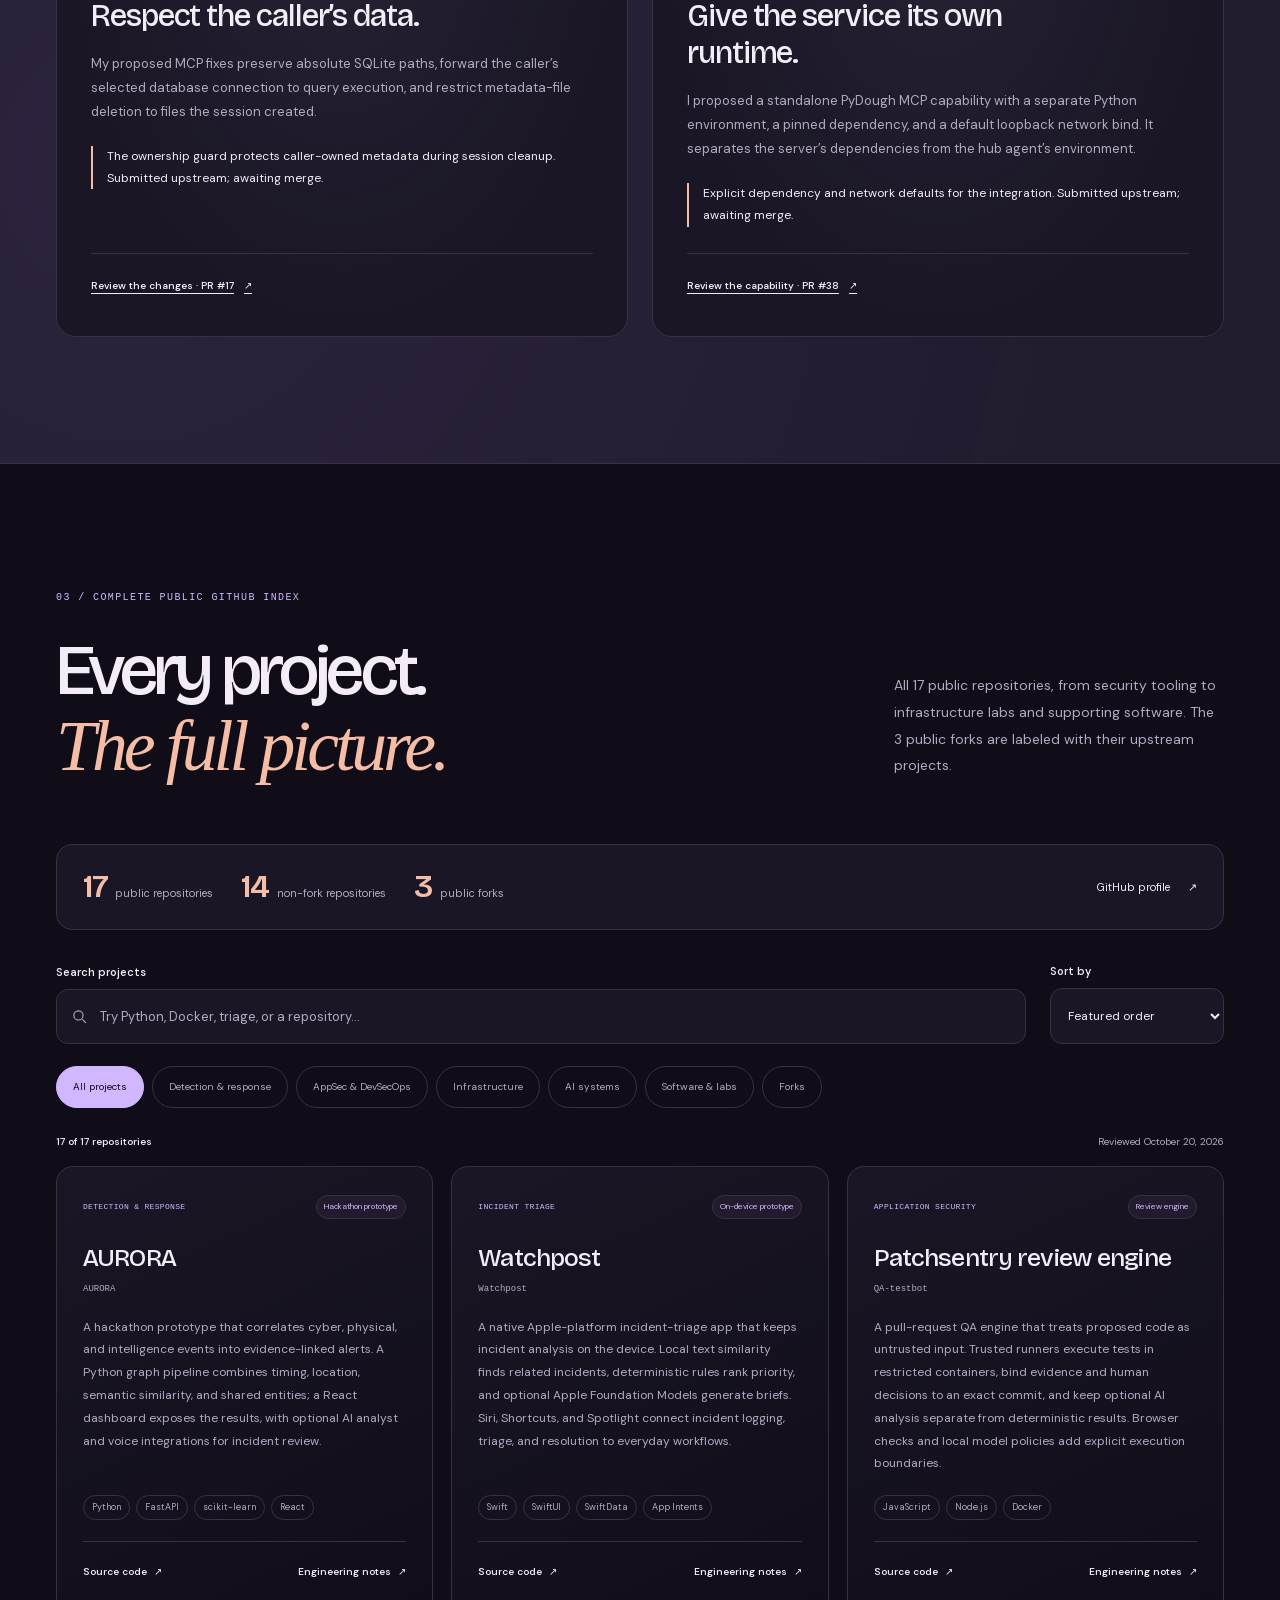
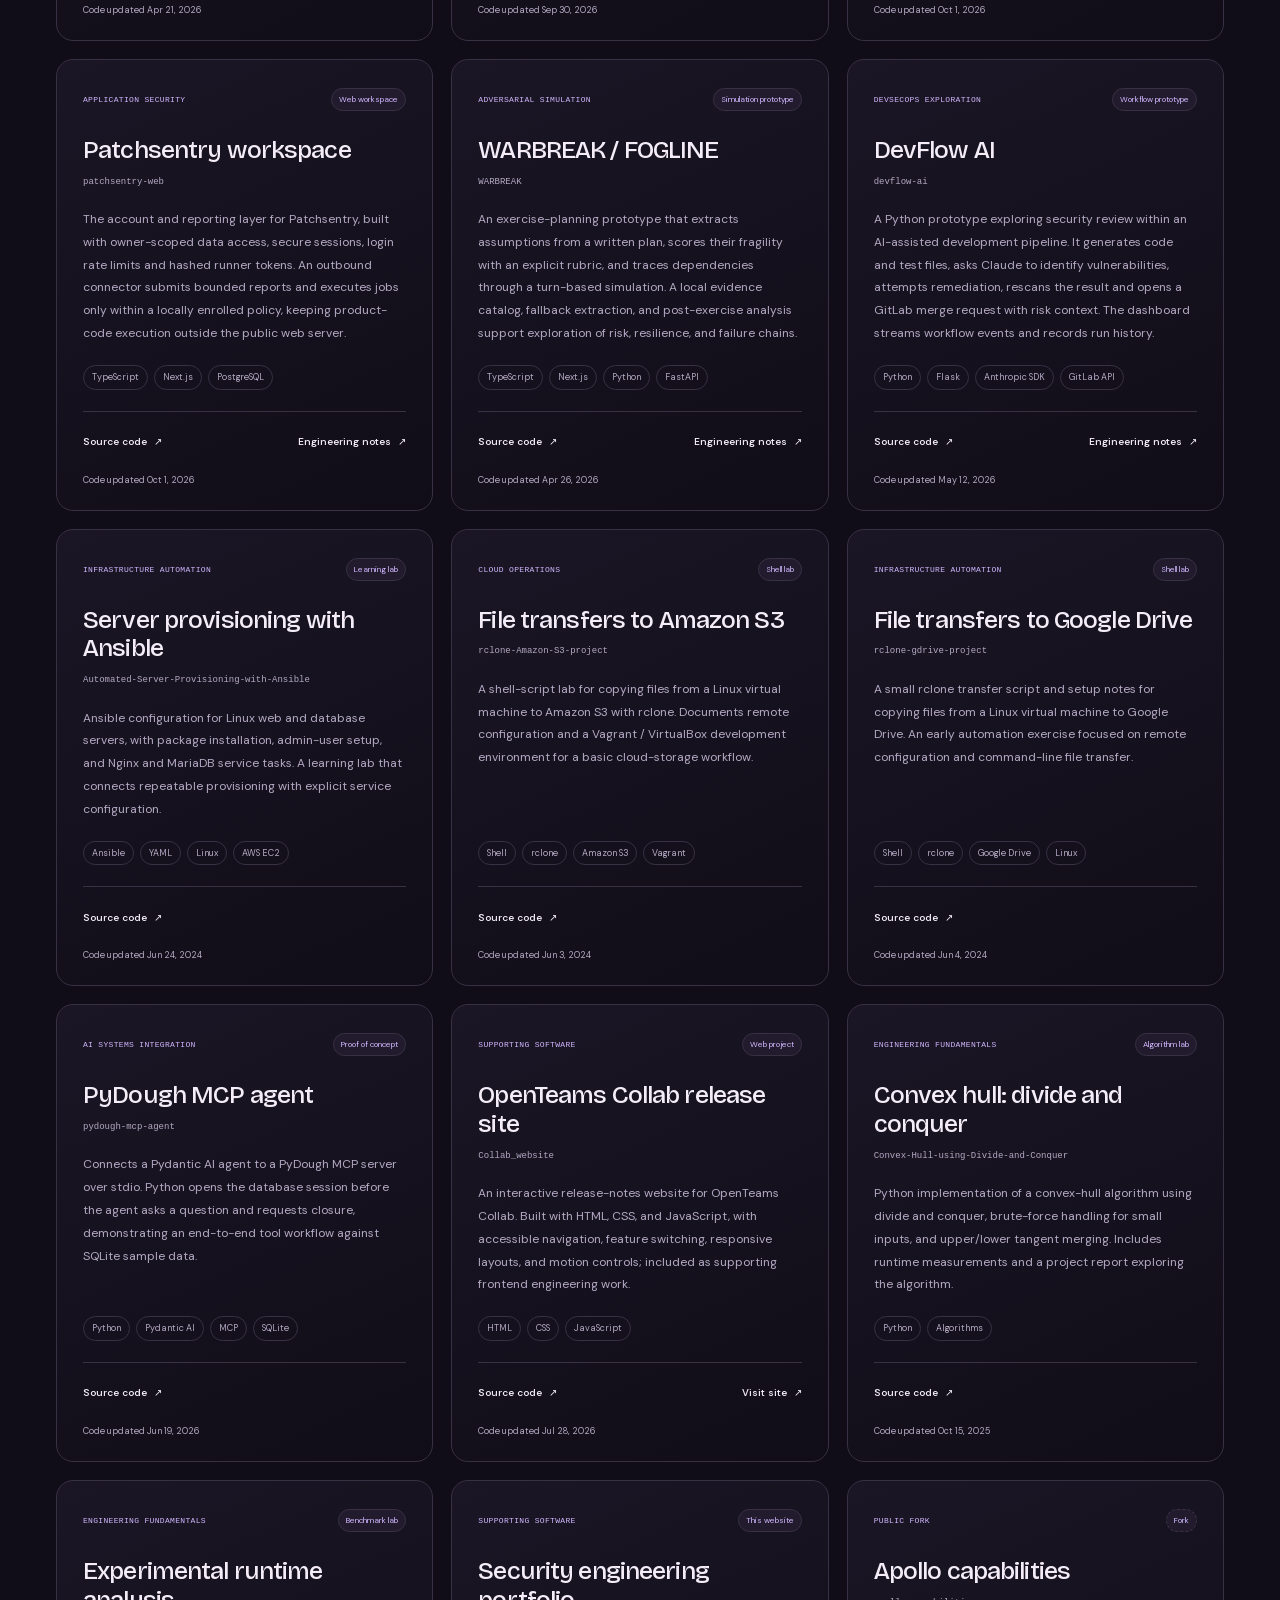
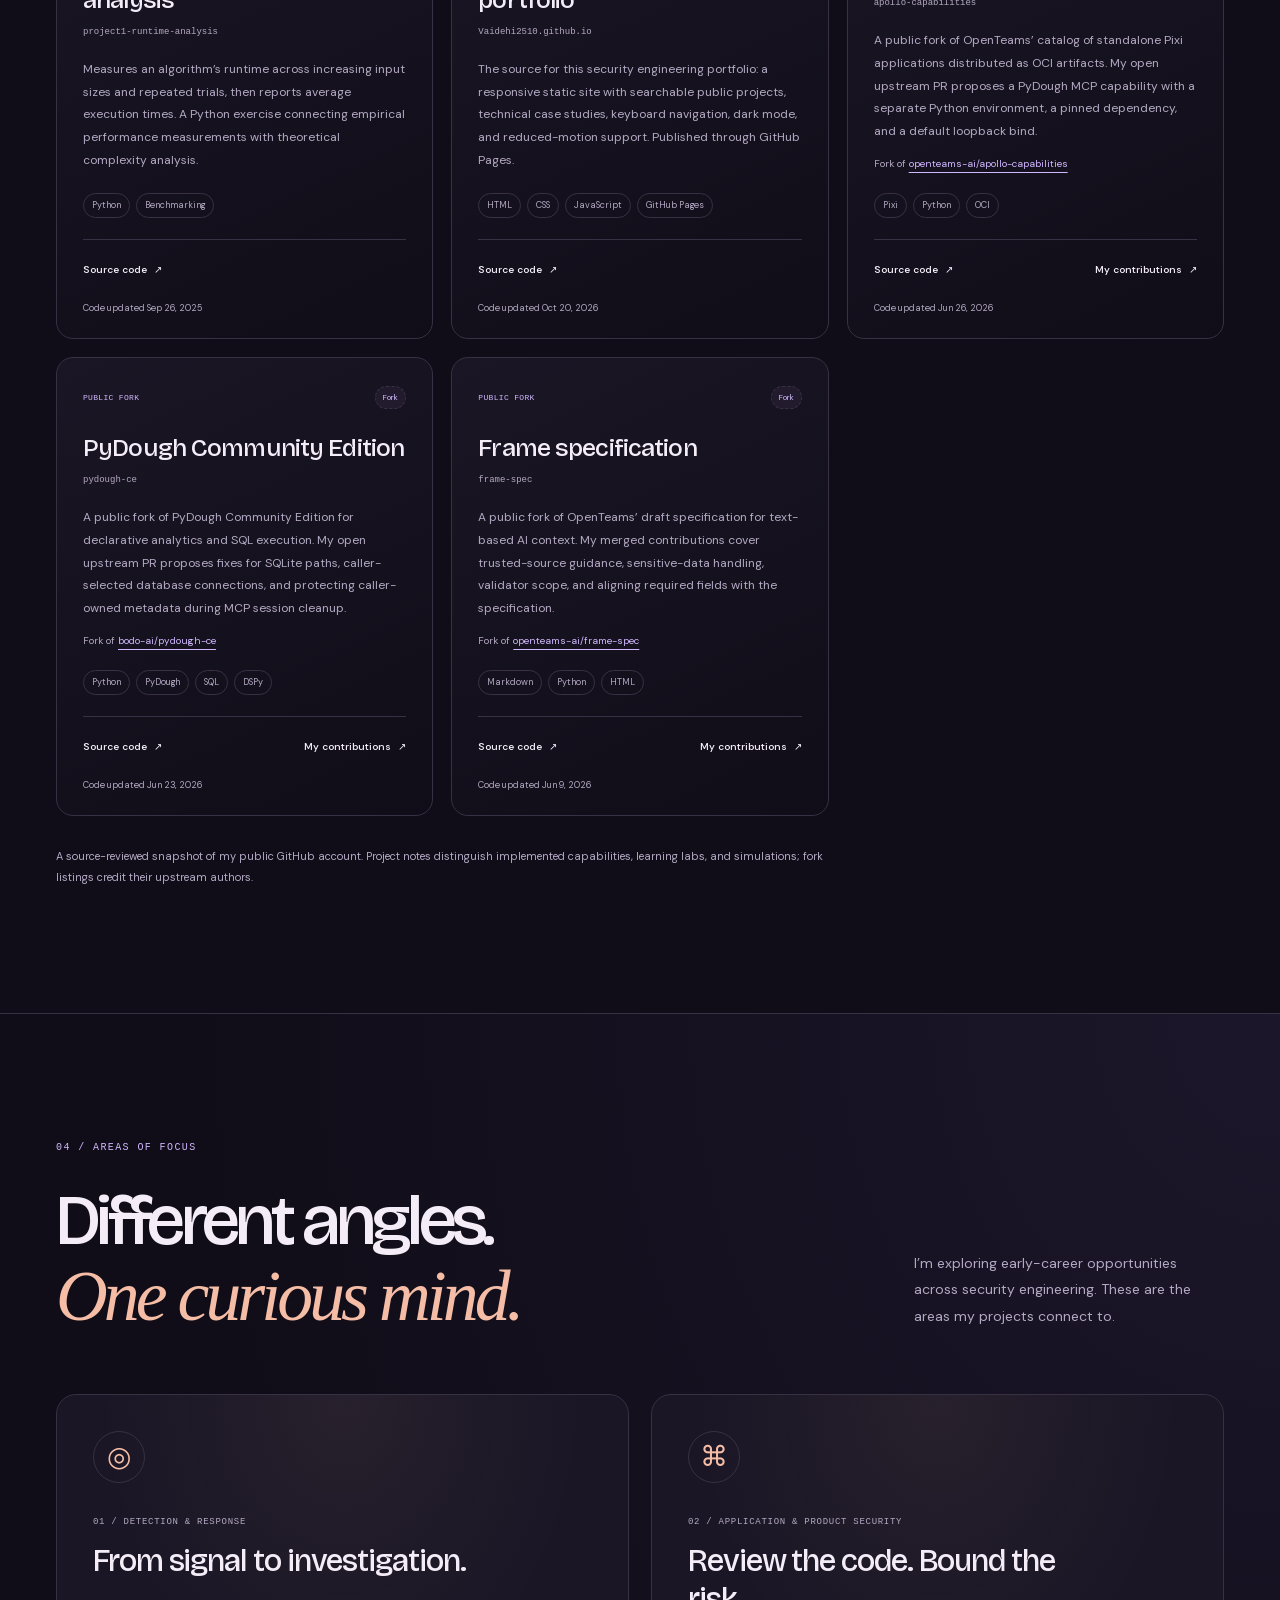
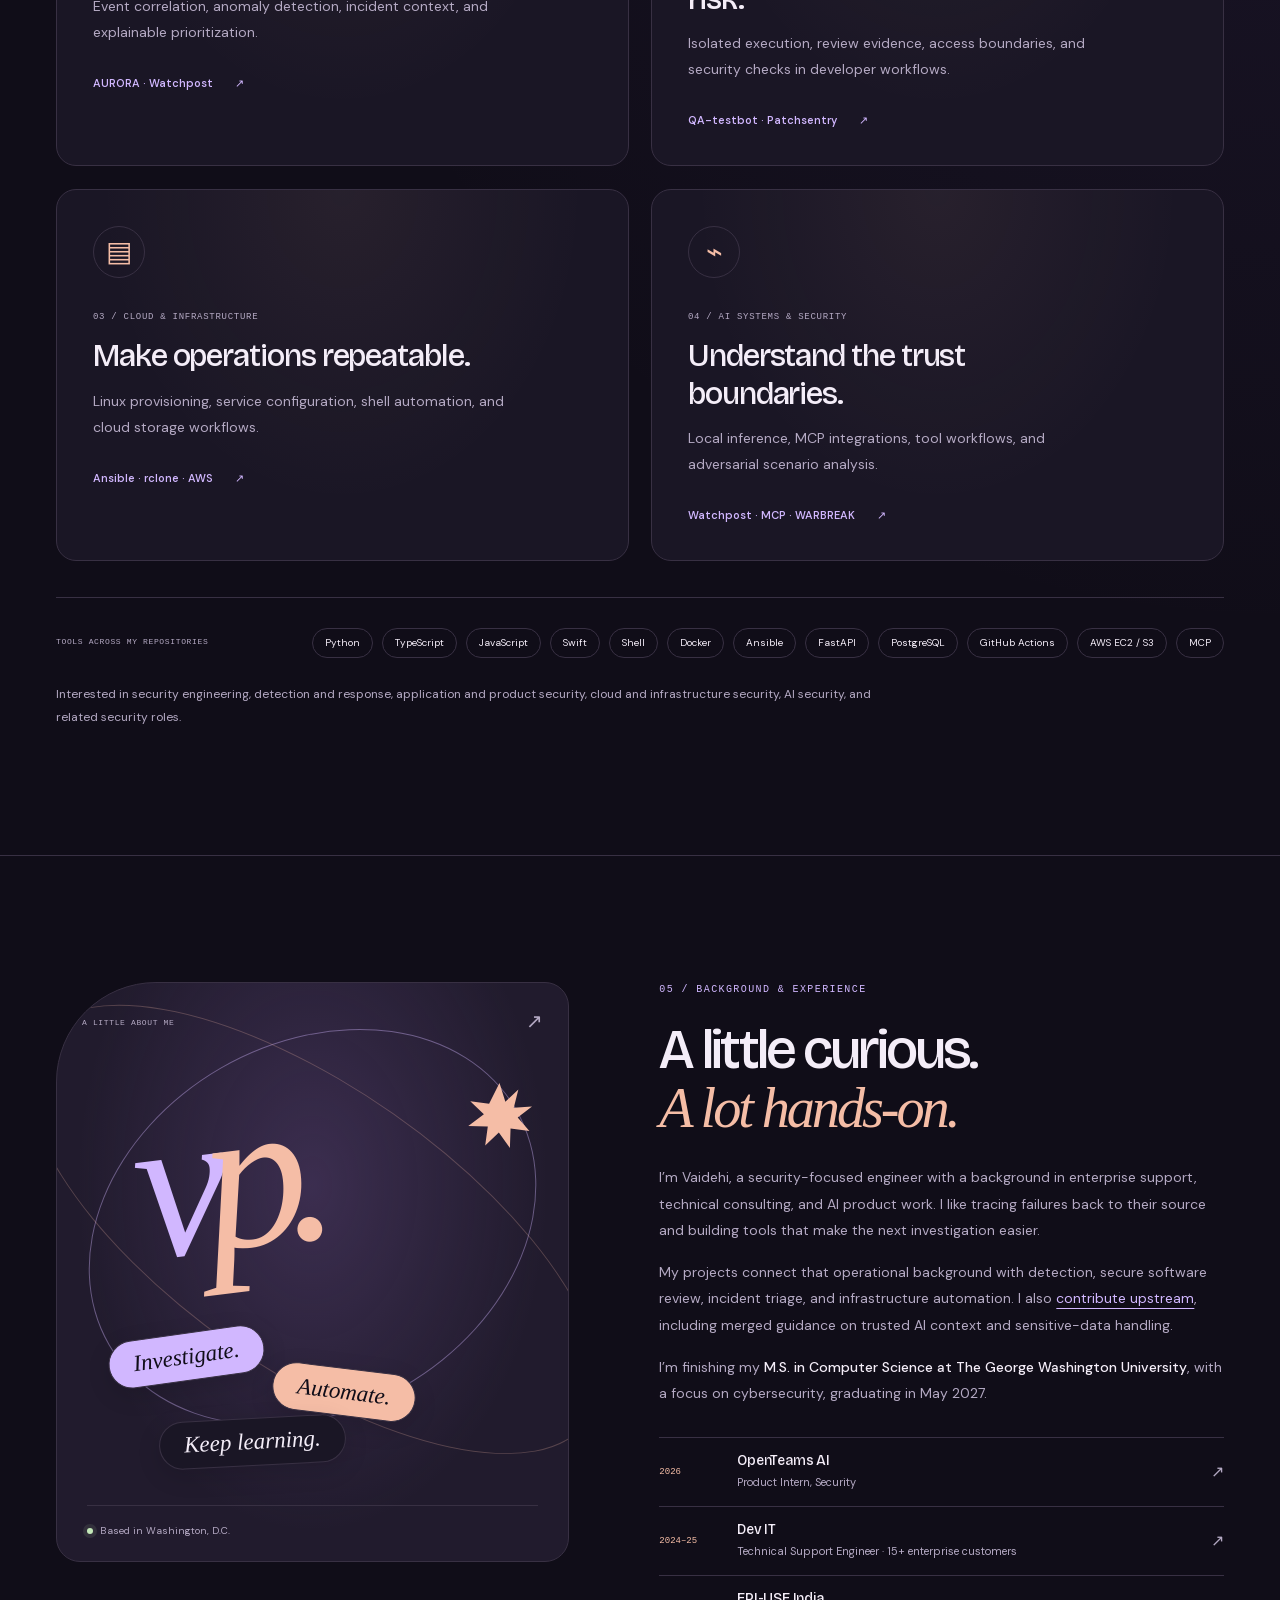
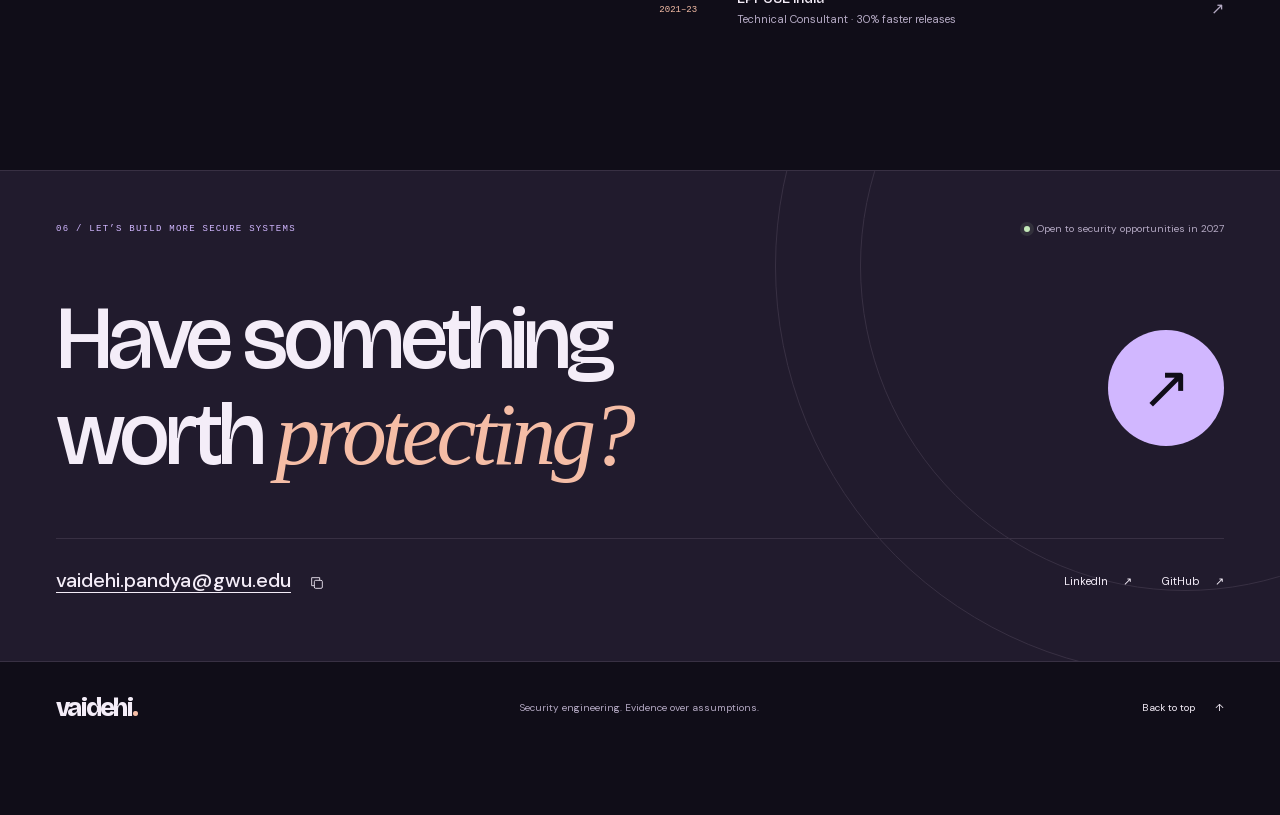
==== commit b99347a7: "Create animated Signal Atlas portfolio experience" ====
--- a/index.html
+++ b/index.html
@@ -1,55 +1,60 @@
 <!doctype html>
-<html lang="en" data-theme="light" data-motion="off">
+<html lang="en" data-theme="dark" data-motion="off">
 <head>
   <meta charset="utf-8">
   <meta name="viewport" content="width=device-width, initial-scale=1, viewport-fit=cover">
-  <meta name="theme-color" content="#f3f5f1">
+  <meta name="theme-color" content="#100d18">
   <title>Vaidehi Pandya — Security Engineering</title>
   <meta name="description" content="Security engineering portfolio of Vaidehi Pandya. Detection and response, application security, cloud automation, AI systems, and all 17 public GitHub repositories.">
   <link rel="canonical" href="https://vaidehi2510.github.io/">
   <meta property="og:type" content="website">
-  <meta property="og:title" content="Vaidehi Pandya — Find the risk. Build the fix.">
+  <meta property="og:title" content="Vaidehi Pandya — I follow the signal.">
   <meta property="og:description" content="Security-focused engineering across detection, application security, infrastructure automation, and AI. Explore every public project.">
   <meta property="og:url" content="https://vaidehi2510.github.io/">
-  <meta property="og:image" content="https://vaidehi2510.github.io/social-preview.png">
+  <meta property="og:image" content="https://vaidehi2510.github.io/social-preview.png?v=signal-atlas-1">
   <meta property="og:image:width" content="1200">
   <meta property="og:image:height" content="630">
-  <meta property="og:image:alt" content="Vaidehi Pandya. Security engineering. Find the risk. Build the fix.">
+  <meta property="og:image:alt" content="Vaidehi Pandya. Security engineering. I follow the signal.">
   <meta name="twitter:card" content="summary_large_image">
   <script type="application/ld+json">
     {"@context":"https://schema.org","@type":"Person","name":"Vaidehi Pandya","url":"https://vaidehi2510.github.io/","description":"Security-focused engineer building detection, incident triage, application security, and infrastructure automation projects.","sameAs":["https://www.linkedin.com/in/vaidehi-pandya/","https://github.com/Vaidehi2510"]}
   </script>
-  <link rel="icon" type="image/svg+xml" href="favicon.svg">
+  <link rel="icon" type="image/svg+xml" href="favicon.svg?v=signal-atlas-1">
   <link rel="preload" href="assets/fonts/bricolage-grotesque-latin.woff2" as="font" type="font/woff2" crossorigin>
   <link rel="preload" href="assets/fonts/dm-sans-latin.woff2" as="font" type="font/woff2" crossorigin>
   <script>
     try {
       var theme = localStorage.getItem('vp-theme');
       var motion = localStorage.getItem('vp-motion');
-      document.documentElement.dataset.theme = theme === 'dark' || theme === 'light' ? theme : (matchMedia('(prefers-color-scheme: dark)').matches ? 'dark' : 'light');
+      document.documentElement.dataset.theme = theme === 'dark' || theme === 'light' ? theme : 'dark';
       document.documentElement.dataset.motion = motion === 'off' || motion === 'on' ? motion : (matchMedia('(prefers-reduced-motion: reduce)').matches ? 'off' : 'on');
     } catch (e) {
       document.documentElement.dataset.motion = matchMedia('(prefers-reduced-motion: reduce)').matches ? 'off' : 'on';
     }
   </script>
-  <link rel="stylesheet" href="styles.css">
-  <script src="script.js" defer></script>
-  <script src="projects.js" defer></script>
+  <link rel="stylesheet" href="styles.css?v=signal-atlas-1">
+  <link rel="stylesheet" href="experience.css?v=signal-atlas-1">
+  <script src="script.js?v=signal-atlas-1" defer></script>
+  <script src="projects.js?v=signal-atlas-1" defer></script>
+  <script src="experience.js?v=signal-atlas-1" defer></script>
+  <script src="navigator.js?v=signal-atlas-1" defer></script>
 </head>
 <body>
   <a class="skip-link" href="#main">Skip to content</a>
   <div id="reading-progress" aria-hidden="true"></div>
+  <div class="cursor-halo" aria-hidden="true"></div>
   <header class="site-header">
     <div class="wrap header-inner">
       <a class="wordmark" href="#top" aria-label="Vaidehi Pandya, home">vaidehi<span>.</span></a>
       <nav class="main-nav" aria-label="Main navigation">
-        <a href="#work" data-nav>Security</a>
+        <a href="#work" data-nav>Work</a>
+        <a href="#upstream" data-nav>Upstream</a>
         <a href="#projects" data-nav>Projects</a>
         <a href="#about" data-nav>About</a>
       </nav>
       <div class="header-actions">
         <button id="motion-toggle" class="utility requires-js" type="button" aria-label="Pause animations" aria-pressed="false" hidden><span class="motion-icon" aria-hidden="true">Ⅱ</span><span data-motion-label>Motion on</span></button>
-        <button id="theme-toggle" class="theme-toggle requires-js" type="button" aria-label="Switch to dark theme" hidden><svg viewBox="0 0 24 24" aria-hidden="true"><path d="M20.3 15.6A8.6 8.6 0 0 1 8.4 3.7a8.6 8.6 0 1 0 11.9 11.9Z"/></svg><span class="sr-only" data-theme-label>Dark</span></button>
+        <button id="theme-toggle" class="theme-toggle requires-js" type="button" aria-label="Switch to dark theme" hidden><svg viewBox="0 0 24 24" aria-hidden="true"><g class="theme-sun"><circle cx="12" cy="12" r="3.8"/><path d="M12 2v2m0 16v2M2 12h2m16 0h2M5 5l1.4 1.4m11.2 11.2L19 19M5 19l1.4-1.4M17.6 6.4 19 5"/></g><path class="theme-moon" d="M20.3 15.6A8.6 8.6 0 0 1 8.4 3.7a8.6 8.6 0 1 0 11.9 11.9Z"/></svg><span class="sr-only" data-theme-label>Dark</span></button>
         <a class="header-contact" href="#contact" data-nav>Let’s talk <span aria-hidden="true">↗</span></a>
       </div>
     </div>
@@ -57,66 +62,42 @@
   <main id="main">
     <section class="hero wrap" id="top" aria-labelledby="hero-heading">
       <div class="hero-copy">
-        <p class="eyebrow"><span class="tiny-star" aria-hidden="true">⌁</span> Security engineering</p>
-        <h1 id="hero-heading">Find the risk.<br>Build the <em>fix.</em></h1>
-        <p class="hero-intro">Hi, I’m Vaidehi. I build across <strong>detection, application security, and infrastructure automation</strong>—connecting technical evidence to practical defenses.</p>
-        <div class="hero-actions">
-          <a class="button button-dark" href="#work">Explore security work <span aria-hidden="true">↘</span></a>
-          <a class="text-link" href="#projects">All 17 repositories <span aria-hidden="true">↗</span></a>
-        </div>
+        <p class="eyebrow"><span class="tiny-star" aria-hidden="true">✳</span> VAIDEHI PANDYA / SECURITY ENGINEERING</p>
+        <h1 id="hero-heading"><span class="hero-line">I follow</span><span class="hero-line">the <em>signal.</em><span class="hero-period" aria-hidden="true">✳</span></span></h1>
+        <p class="hero-intro">Curiosity is my first line of defense. I build across <strong>software, infrastructure, and AI</strong>—tracing the unexpected and turning it into something useful.</p>
+        <div class="hero-actions"><a class="button button-dark" href="#work" data-magnetic>Step inside my work <span aria-hidden="true">↗</span></a><a class="text-link" href="#upstream">Contributed upstream <span aria-hidden="true">↗</span></a></div>
         <div class="availability"><span class="status-dot" aria-hidden="true"></span><span>Open to security roles · 2027</span><span class="availability-location">Washington, D.C.</span></div>
       </div>
       <div class="hero-lab" id="design-demo" data-mode="evidence">
-        <div class="lab-topline"><span class="mono">THE SECURITY WORKBENCH</span><span class="lab-coordinate mono" aria-hidden="true">01 / 03</span></div>
-        <div class="lab-spark" aria-hidden="true"><svg viewBox="0 0 100 100"><path d="M50 0 59 29 79 10 72 38 100 36 78 53 96 74 67 70 66 100 49 76 28 96 32 67 2 66 26 48 5 28 34 32Z"/></svg></div>
-        <div class="lab-orbit" aria-hidden="true"></div>
-        <div class="demo-window">
-          <div class="window-chrome"><span class="window-dots" aria-hidden="true"><i></i><i></i><i></i></span><span>Signal → evidence → response</span><span aria-hidden="true">↗</span></div>
+        <div class="observatory-heading"><span class="mono">THE SIGNAL ATLAS</span><span class="lab-coordinate mono">01 / 03</span></div>
+        <div id="signal-observatory" aria-hidden="true">
+          <div class="orbital-fallback"><i></i><i></i><i></i><i></i></div>
+          <canvas id="signal-canvas"></canvas>
+          <span class="orbit-label orbit-label-one">curiosity</span><span class="orbit-label orbit-label-two">context</span><span class="orbit-cross cross-one">+</span><span class="orbit-cross cross-two">+</span>
+        </div>
+        <div class="observatory-console">
           <div class="demo-tabs requires-js" role="tablist" aria-label="Explore my security approach" hidden>
             <button class="demo-tab" id="tab-evidence" type="button" role="tab" aria-selected="true" aria-controls="demo-evidence" data-target="demo-evidence" tabindex="0">01 Detect</button>
             <button class="demo-tab" id="tab-context" type="button" role="tab" aria-selected="false" aria-controls="demo-context" data-target="demo-context" tabindex="-1">02 Validate</button>
             <button class="demo-tab" id="tab-action" type="button" role="tab" aria-selected="false" aria-controls="demo-action" data-target="demo-action" tabindex="-1">03 Respond</button>
           </div>
           <div class="demo-content">
-            <div id="demo-evidence" role="tabpanel" aria-labelledby="tab-evidence" tabindex="0">
-              <span class="demo-kicker">CONNECT THE SIGNALS</span>
-              <h2>Investigate what connects.</h2>
-              <p>Bring cyber events, physical signals, and threat context into one investigation.</p>
-              <div class="signal-list">
-                <div><span class="signal-icon icon-green" aria-hidden="true">✓</span><span>Cyber telemetry</span><span class="signal-tag">Network</span></div>
-                <div><span class="signal-icon icon-purple" aria-hidden="true">✳</span><span>Physical signal</span><span class="signal-tag">Camera</span></div>
-                <div><span class="signal-icon icon-orange" aria-hidden="true">↗</span><span>Threat context</span><span class="signal-tag">Correlate</span></div>
-              </div>
-            </div>
-            <div id="demo-context" role="tabpanel" aria-labelledby="tab-context" tabindex="0" hidden>
-              <span class="demo-kicker">CHECK THE EVIDENCE</span>
-              <h2>Confidence is not proof.</h2>
-              <p>Keep model findings separate from test results. Check the source before acting.</p>
-              <div class="context-sources"><span>Tests</span><span>Code</span><span>Revision</span></div>
-              <div class="context-connector" aria-hidden="true">↓ &nbsp; ↓ &nbsp; ↓</div>
-              <div class="context-result"><span class="signal-icon icon-orange" aria-hidden="true">!</span><span><strong>A finding you can verify.</strong><small>Traceable evidence, bounded claims.</small></span></div>
-            </div>
-            <div id="demo-action" role="tabpanel" aria-labelledby="tab-action" tabindex="0" hidden>
-              <span class="demo-kicker">CONTROL THE RESPONSE</span>
-              <h2>Automate with boundaries.</h2>
-              <p>Scope access, make priority explainable, and keep escalation decisions reviewable.</p>
-              <div class="action-path"><span class="action-check" aria-hidden="true">✓</span><div><strong>Scope and evidence reviewed</strong><small>Ready for an informed response.</small></div></div>
-              <div class="action-choice"><span>Human review before escalation</span><span aria-hidden="true">↗</span></div>
-              <span class="action-footnote">Least privilege. Clear ownership. Human oversight.</span>
-            </div>
+            <div id="demo-evidence" role="tabpanel" aria-labelledby="tab-evidence" tabindex="0"><span class="demo-kicker">TRACE THE UNEXPECTED</span><h2>Every signal has a story.</h2><p>Connect events. Find the pattern. Give an investigation somewhere to begin.</p><a href="#aurora" data-case-link>Explore AURORA <span aria-hidden="true">↗</span></a></div>
+            <div id="demo-context" role="tabpanel" aria-labelledby="tab-context" tabindex="0" hidden><span class="demo-kicker">DRAW THE BOUNDARY</span><h2>Confidence is not proof.</h2><p>Separate untrusted code, execution privileges, and the evidence behind a decision.</p><a href="#patchsentry" data-case-link>Explore Patchsentry <span aria-hidden="true">↗</span></a></div>
+            <div id="demo-action" role="tabpanel" aria-labelledby="tab-action" tabindex="0" hidden><span class="demo-kicker">MAKE THE NEXT MOVE CLEARER</span><h2>Context before escalation.</h2><p>Keep incident analysis local, priorities explainable, and the response reviewable.</p><a href="#watchpost" data-case-link>Explore Watchpost <span aria-hidden="true">↗</span></a></div>
           </div>
-          <div class="demo-bottom"><span class="status-dot" aria-hidden="true"></span> Illustrative security workflow · not live telemetry</div>
         </div>
-        <span class="lab-note" aria-hidden="true">how I approach a problem <svg viewBox="0 0 64 34"><path d="M2 29C20 35 47 23 51 5M42 9l10-6 6 11"/></svg></span>
+        <p class="observatory-caption"><span aria-hidden="true">↖</span> An interactive study in signals &amp; connections</p>
       </div>
-      <div class="hero-bottom"><span class="mono">DETECTION · APPLICATION SECURITY · CLOUD · AI</span><a href="#work" class="scroll-cue">Scroll to explore <span aria-hidden="true">↓</span></a></div>
+      <div class="hero-bottom"><span class="mono">A CURIOUS MIND. A SECURITY MINDSET.</span><a href="#work" class="scroll-cue"><span class="scroll-orbit" aria-hidden="true">↓</span> Scroll to investigate</a><span class="hero-edition mono">PORTFOLIO / 2026</span></div>
     </section>
+    <div class="signal-marquee" aria-hidden="true"><div class="marquee-track"><span>QUESTION THE DEFAULT <i>✳</i> FOLLOW THE SIGNAL <i>✳</i> BUILD WITH INTENT <i>✳</i> </span><span>QUESTION THE DEFAULT <i>✳</i> FOLLOW THE SIGNAL <i>✳</i> BUILD WITH INTENT <i>✳</i> </span></div></div>
 
     <section class="work-section section-pad" id="work" aria-labelledby="work-heading">
       <div class="wrap">
-        <div class="section-heading reveal"><div><p class="eyebrow">01 / Security engineering in practice</p><h2 id="work-heading">Understand the threat.<br><span class="muted-heading">Engineer the response.</span></h2></div><p>Projects spanning secure AI-assisted review, cyber-physical detection, private incident triage, and adversarial simulation.<br><a class="text-link" href="#upstream">My upstream contributions <span aria-hidden="true">↘</span></a></p></div>
+        <div class="section-heading reveal"><div><p class="eyebrow">01 / Security engineering in practice</p><h2 id="work-heading">Built to<br><span class="muted-heading">look closer.</span></h2></div><p>Projects spanning secure AI-assisted review, cyber-physical detection, private incident triage, and adversarial simulation.<br><a class="text-link" href="#upstream">My upstream contributions <span aria-hidden="true">↘</span></a></p></div>
         <article class="project project-patch reveal">
-          <a class="project-visual patch-visual" href="#patchsentry" data-case-link aria-label="Read the Patchsentry security engineering notes">
+          <a data-tilt class="project-visual patch-visual" href="#patchsentry" data-case-link aria-label="Read the Patchsentry security engineering notes">
             <div class="visual-topline"><span>PATCHSENTRY / APPLICATION SECURITY</span><span aria-hidden="true">01</span></div>
             <div class="patch-app" aria-hidden="true">
               <div class="app-sidebar"><span class="app-logo">p<span>·</span></span><span class="sidebar-icon selected">▦</span><span class="sidebar-icon">◎</span><span class="sidebar-icon">⌘</span><span class="sidebar-bottom">VP</span></div>
@@ -140,7 +121,7 @@
 
         <div class="project-pair">
           <article class="project project-aurora reveal">
-            <a class="project-visual aurora-visual" href="#aurora" data-case-link aria-label="Read the AURORA detection engineering notes">
+            <a data-tilt class="project-visual aurora-visual" href="#aurora" data-case-link aria-label="Read the AURORA detection engineering notes">
               <div class="visual-topline"><span>AURORA + WATCHPOST</span><span aria-hidden="true">02</span></div>
               <div class="radar-grid" aria-hidden="true"><span class="radar-ring ring-one"></span><span class="radar-ring ring-two"></span><span class="radar-ring ring-three"></span><span class="radar-line"></span><i class="radar-dot dot-one"></i><i class="radar-dot dot-two"></i><i class="radar-dot dot-three"></i></div>
               <div class="alert-preview" aria-hidden="true"><div class="alert-preview-top"><span class="alert-mark">↗</span><span>WATCHPOST</span><span class="alert-live">ON DEVICE</span></div><span class="alert-overline">YOUR ATTENTION, WHERE IT MATTERS</span><strong>One signal.<br>The whole story.</strong><div class="alert-separator"></div><div class="alert-incident"><span class="incident-dot"></span><div><b>Substation Alpha</b><small>Three connected signals · priority high</small></div><span>↗</span></div><div class="waveform"><i></i><i></i><i></i><i></i><i></i><i></i><i></i><i></i><i></i><i></i><i></i><i></i><i></i><i></i><i></i><i></i><span>Ready when you are.</span></div></div>
@@ -149,7 +130,7 @@
             <div class="project-info"><div><div class="project-tags"><span>Detection & response</span><span>Local-first triage</span></div><h3><a href="#aurora" data-case-link>AURORA & Watchpost</a></h3><p>Correlating cyber-physical signals, then bringing incident prioritization and triage onto the device.</p></div><a class="case-link" href="#aurora" data-case-link>Engineering notes <span aria-hidden="true">↗</span></a></div>
           </article>
           <article class="project project-warbreak reveal">
-            <a class="project-visual warbreak-visual" href="#warbreak" data-case-link aria-label="Read the WARBREAK simulation engineering notes">
+            <a data-tilt class="project-visual warbreak-visual" href="#warbreak" data-case-link aria-label="Read the WARBREAK simulation engineering notes">
               <div class="visual-topline"><span>WARBREAK / ADVERSARIAL SIMULATION</span><span aria-hidden="true">03</span></div>
               <div class="strategy-board" aria-hidden="true"><div class="board-topline"><span class="board-logo">W<span>↗</span></span><span>SCENARIO 01</span><span class="board-turn">TURN 03 / 06</span></div><svg class="strategy-map" viewBox="0 0 400 200" fill="none"><path class="map-contour" d="M-10 35 42 18 75 38 111 17 157 30 172 61 211 78 242 44 285 30 316 47 355 31 408 45M-8 75 43 59 77 78 114 55 148 69 165 100 205 115 249 86 285 69 319 82 363 72 408 86M-10 114 43 99 77 119 113 96 147 110 166 140 207 153 249 125 286 109 323 125 364 110 411 124M-9 151 42 139 78 158 112 138 148 149 170 182 206 193 250 166 286 148 320 164 366 151 409 164"/><path class="map-route" d="M77 78 166 140 285 69 355 31"/><circle cx="77" cy="78" r="17" class="map-target"/><circle cx="77" cy="78" r="5" class="map-node"/><circle cx="166" cy="140" r="6" class="map-node"/><circle cx="285" cy="69" r="6" class="map-node"/><circle cx="355" cy="31" r="6" class="map-end"/><text x="57" y="111">YOUR PLAN</text><text x="265" y="102">ASSUMPTION</text></svg><div class="board-risk"><span>ASSUMPTION FRAGILITY</span><strong>74<span>/100</span></strong></div><div class="risk-bar"><span></span></div><div class="board-footer"><span>Every choice has a consequence.</span><span>↗</span></div></div>
               <div class="floating-note warbreak-note" aria-hidden="true">What if the plan is wrong?</div>
@@ -407,31 +388,31 @@
     </section>
 
     <section class="upstream-section section-pad" id="upstream" aria-labelledby="upstream-heading"><div class="wrap">
-      <div class="section-heading reveal"><div><p class="eyebrow">02 / Open-source contributions</p><h2 id="upstream-heading">Security work.<br><span class="muted-heading">Shared upstream.</span></h2></div><p>My contributions to Frame Spec, PyDough, and Apollo—with the review history behind each change.</p></div>
+      <div class="section-heading reveal"><div><p class="eyebrow">02 / Open-source contributions</p><h2 id="upstream-heading">Good changes<br><span class="muted-heading">travel further.</span></h2></div><p>My contributions to Frame Spec, PyDough, and Apollo—with the review history behind each change.</p></div>
       <div class="upstream-summary"><p><strong>4 merged PRs</strong><span aria-hidden="true"> / </span><strong>2 open PRs</strong></p><p>Status checked <time datetime="2026-10-20">October 20, 2026</time></p></div>
       <div class="upstream-grid">
-        <article class="upstream-card reveal">
+        <article class="upstream-card reveal" data-tilt>
           <div class="upstream-topline"><span class="mono">FRAME SPEC · SECURITY GUIDANCE</span><span class="contribution-status">Merged</span></div>
           <h3>Make AI context safer to share.</h3>
           <p>I added guidance on trusted sources and provenance limits for AI context files, then documented how to handle customer, partner, and confidential data before sharing it with external AI tools.</p>
           <p class="upstream-impact">Clearer decisions about which context to trust and what information an organization permits people to share.</p>
           <div class="upstream-links"><a href="https://github.com/openteams-ai/frame-spec/pull/5">Trust guidance · PR #5 <span aria-hidden="true">↗</span></a><a href="https://github.com/openteams-ai/frame-spec/pull/7">Sensitive data · PR #7 <span aria-hidden="true">↗</span></a></div>
         </article>
-        <article class="upstream-card reveal">
+        <article class="upstream-card reveal" data-tilt>
           <div class="upstream-topline"><span class="mono">FRAME SPEC · VALIDATION</span><span class="contribution-status">Merged</span></div>
           <h3>Define what a check can prove.</h3>
           <p>I documented the frontmatter validator’s usage and scope: a format check does not certify content quality, enforce runtime policy, or replace human review. I also aligned its required fields with the current specification.</p>
           <p class="upstream-impact">Explicit review boundaries, plus a conformance fix that removes an obsolete required field.</p>
           <div class="upstream-links"><a href="https://github.com/openteams-ai/frame-spec/pull/10">Validator scope · PR #10 <span aria-hidden="true">↗</span></a><a href="https://github.com/openteams-ai/frame-spec/pull/12">Required fields · PR #12 <span aria-hidden="true">↗</span></a></div>
         </article>
-        <article class="upstream-card reveal">
+        <article class="upstream-card reveal" data-tilt>
           <div class="upstream-topline"><span class="mono">PYDOUGH · DATA OWNERSHIP</span><span class="contribution-status is-open">Open PR</span></div>
           <h3>Respect the caller’s data.</h3>
           <p>My proposed MCP fixes preserve absolute SQLite paths, forward the caller’s selected database connection to query execution, and restrict metadata-file deletion to files the session created.</p>
           <p class="upstream-impact">The ownership guard protects caller-owned metadata during session cleanup. Submitted upstream; awaiting merge.</p>
           <div class="upstream-links"><a href="https://github.com/bodo-ai/pydough-ce/pull/17">Review the changes · PR #17 <span aria-hidden="true">↗</span></a></div>
         </article>
-        <article class="upstream-card reveal">
+        <article class="upstream-card reveal" data-tilt>
           <div class="upstream-topline"><span class="mono">APOLLO · MCP INTEGRATION</span><span class="contribution-status is-open">Open PR</span></div>
           <h3>Give the service its own runtime.</h3>
           <p>I proposed a standalone PyDough MCP capability with a separate Python environment, a pinned dependency, and a default loopback network bind. It separates the server’s dependencies from the hub agent’s environment.</p>
@@ -610,30 +591,31 @@
     <!-- PROJECT_DIRECTORY_END -->
 
     <section class="approach-section section-pad" id="approach" aria-labelledby="approach-heading"><div class="wrap">
-      <div class="section-heading reveal"><div><p class="eyebrow">04 / Areas of focus</p><h2 id="approach-heading">Security across<br>the stack.</h2></div><p>I’m exploring early-career opportunities across security engineering. These are the areas my projects connect to.</p></div>
+      <div class="section-heading reveal"><div><p class="eyebrow">04 / Areas of focus</p><h2 id="approach-heading">Different angles.<br><span class="muted-heading">One curious mind.</span></h2></div><p>I’m exploring early-career opportunities across security engineering. These are the areas my projects connect to.</p></div>
       <div class="security-focus-grid">
-        <a class="focus-card reveal" href="#aurora" data-case-link><span class="focus-icon" aria-hidden="true">◎</span><span class="mono">01 / DETECTION & RESPONSE</span><h3>From signal to investigation.</h3><p>Event correlation, anomaly detection, incident context, and explainable prioritization.</p><span class="focus-evidence">AURORA · Watchpost <span aria-hidden="true">↗</span></span></a>
-        <a class="focus-card reveal" href="#patchsentry" data-case-link><span class="focus-icon" aria-hidden="true">⌘</span><span class="mono">02 / APPLICATION & PRODUCT SECURITY</span><h3>Review the code. Bound the risk.</h3><p>Isolated execution, review evidence, access boundaries, and security checks in developer workflows.</p><span class="focus-evidence">QA-testbot · Patchsentry <span aria-hidden="true">↗</span></span></a>
-        <a class="focus-card reveal" href="#repo-Automated-Server-Provisioning-with-Ansible"><span class="focus-icon" aria-hidden="true">▤</span><span class="mono">03 / CLOUD & INFRASTRUCTURE</span><h3>Make operations repeatable.</h3><p>Linux provisioning, service configuration, shell automation, and cloud storage workflows.</p><span class="focus-evidence">Ansible · rclone · AWS <span aria-hidden="true">↗</span></span></a>
-        <a class="focus-card reveal" href="#repo-pydough-mcp-agent"><span class="focus-icon" aria-hidden="true">⌁</span><span class="mono">04 / AI SYSTEMS & SECURITY</span><h3>Understand the trust boundaries.</h3><p>Local inference, MCP integrations, tool workflows, and adversarial scenario analysis.</p><span class="focus-evidence">Watchpost · MCP · WARBREAK <span aria-hidden="true">↗</span></span></a>
+        <a class="focus-card reveal" data-tilt href="#aurora" data-case-link><span class="focus-icon" aria-hidden="true">◎</span><span class="mono">01 / DETECTION & RESPONSE</span><h3>From signal to investigation.</h3><p>Event correlation, anomaly detection, incident context, and explainable prioritization.</p><span class="focus-evidence">AURORA · Watchpost <span aria-hidden="true">↗</span></span></a>
+        <a class="focus-card reveal" data-tilt href="#patchsentry" data-case-link><span class="focus-icon" aria-hidden="true">⌘</span><span class="mono">02 / APPLICATION & PRODUCT SECURITY</span><h3>Review the code. Bound the risk.</h3><p>Isolated execution, review evidence, access boundaries, and security checks in developer workflows.</p><span class="focus-evidence">QA-testbot · Patchsentry <span aria-hidden="true">↗</span></span></a>
+        <a class="focus-card reveal" data-tilt href="#repo-Automated-Server-Provisioning-with-Ansible"><span class="focus-icon" aria-hidden="true">▤</span><span class="mono">03 / CLOUD & INFRASTRUCTURE</span><h3>Make operations repeatable.</h3><p>Linux provisioning, service configuration, shell automation, and cloud storage workflows.</p><span class="focus-evidence">Ansible · rclone · AWS <span aria-hidden="true">↗</span></span></a>
+        <a class="focus-card reveal" data-tilt href="#repo-pydough-mcp-agent"><span class="focus-icon" aria-hidden="true">⌁</span><span class="mono">04 / AI SYSTEMS & SECURITY</span><h3>Understand the trust boundaries.</h3><p>Local inference, MCP integrations, tool workflows, and adversarial scenario analysis.</p><span class="focus-evidence">Watchpost · MCP · WARBREAK <span aria-hidden="true">↗</span></span></a>
       </div>
       <div class="toolkit reveal"><span class="mono">TOOLS ACROSS MY REPOSITORIES</span><div><span>Python</span><span>TypeScript</span><span>JavaScript</span><span>Swift</span><span>Shell</span><span>Docker</span><span>Ansible</span><span>FastAPI</span><span>PostgreSQL</span><span>GitHub Actions</span><span>AWS EC2 / S3</span><span>MCP</span></div></div>
       <p class="role-note">Interested in security engineering, detection and response, application and product security, cloud and infrastructure security, AI security, and related security roles.</p>
     </div></section>
 
     <section class="about-section section-pad" id="about" aria-labelledby="about-heading"><div class="wrap about-grid">
-      <div class="about-art reveal"><div class="about-art-top mono"><span>A LITTLE ABOUT ME</span><span>↗</span></div><div class="monogram" aria-hidden="true">v<span>p.</span></div><div class="about-sticker sticker-one">Investigate.</div><div class="about-sticker sticker-two">Automate.</div><div class="about-sticker sticker-three">Keep learning.</div><div class="about-art-bottom"><span class="status-dot" aria-hidden="true"></span> Based in Washington, D.C.</div><svg class="about-spark" viewBox="0 0 100 100" aria-hidden="true"><path d="M50 0 59 29 79 10 72 38 100 36 78 53 96 74 67 70 66 100 49 76 28 96 32 67 2 66 26 48 5 28 34 32Z"/></svg></div>
-      <div class="about-copy reveal"><p class="eyebrow">05 / Background & experience</p><h2 id="about-heading">Security mindset.<br>Engineering habits.</h2><p>I’m Vaidehi, a security-focused engineer with a background in enterprise support, technical consulting, and AI product work. I like tracing failures back to their source and building tools that make the next investigation easier.</p><p>My projects connect that operational background with detection, secure software review, incident triage, and infrastructure automation. I also <a href="#upstream">contribute upstream</a>, including merged guidance on trusted AI context and sensitive-data handling.</p><p>I’m finishing my <strong>M.S. in Computer Science at The George Washington University</strong>, with a focus on cybersecurity, graduating in May 2027.</p>
+      <div class="about-art reveal" data-tilt><div class="about-art-top mono"><span>A LITTLE ABOUT ME</span><span>↗</span></div><div class="monogram" aria-hidden="true">v<span>p.</span></div><div class="about-sticker sticker-one">Investigate.</div><div class="about-sticker sticker-two">Automate.</div><div class="about-sticker sticker-three">Keep learning.</div><div class="about-art-bottom"><span class="status-dot" aria-hidden="true"></span> Based in Washington, D.C.</div><svg class="about-spark" viewBox="0 0 100 100" aria-hidden="true"><path d="M50 0 59 29 79 10 72 38 100 36 78 53 96 74 67 70 66 100 49 76 28 96 32 67 2 66 26 48 5 28 34 32Z"/></svg></div>
+      <div class="about-copy reveal"><p class="eyebrow">05 / Background & experience</p><h2 id="about-heading">A little curious.<br><em>A lot hands-on.</em></h2><p>I’m Vaidehi, a security-focused engineer with a background in enterprise support, technical consulting, and AI product work. I like tracing failures back to their source and building tools that make the next investigation easier.</p><p>My projects connect that operational background with detection, secure software review, incident triage, and infrastructure automation. I also <a href="#upstream">contribute upstream</a>, including merged guidance on trusted AI context and sensitive-data handling.</p><p>I’m finishing my <strong>M.S. in Computer Science at The George Washington University</strong>, with a focus on cybersecurity, graduating in May 2027.</p>
         <div class="experience-list"><div><span class="experience-year">2026</span><div><h3>OpenTeams AI</h3><p>Product Intern, Security</p></div><span aria-hidden="true">↗</span></div><div><span class="experience-year">2024–25</span><div><h3>Dev IT</h3><p>Technical Support Engineer · 15+ enterprise customers</p></div><span aria-hidden="true">↗</span></div><div><span class="experience-year">2021–23</span><div><h3>EPI-USE India</h3><p>Technical Consultant · 30% faster releases</p></div><span aria-hidden="true">↗</span></div></div>
       </div>
     </div></section>
 
     <section class="contact-section" id="contact" aria-labelledby="contact-heading"><div class="wrap">
       <div class="contact-topline"><p class="eyebrow">06 / Let’s build more secure systems</p><span class="contact-availability"><span class="status-dot" aria-hidden="true"></span> Open to security opportunities in 2027</span></div>
-      <div class="contact-main reveal"><h2 id="contact-heading">Building a security team?<br>Let’s <em>talk.</em></h2><a class="contact-arrow" href="mailto:vaidehi.pandya@gwu.edu" aria-label="Email Vaidehi" data-email-link>↗</a></div>
+      <div class="contact-main reveal"><h2 id="contact-heading">Have something<br>worth <em>protecting?</em></h2><a class="contact-arrow" data-magnetic href="mailto:vaidehi.pandya@gwu.edu" aria-label="Email Vaidehi" data-email-link>↗</a></div>
       <div class="contact-bottom"><div><a class="email-link" href="mailto:vaidehi.pandya@gwu.edu" data-email-link>vaidehi.pandya@gwu.edu</a><button class="copy-button requires-js" id="copy-email" type="button" data-email="vaidehi.pandya@gwu.edu" aria-label="Copy email address" hidden><svg viewBox="0 0 24 24" aria-hidden="true"><rect x="8" y="8" width="12" height="12" rx="2"/><path d="M16 8V4H4v12h4"/></svg></button><p id="copy-status" class="copy-status" role="status" aria-live="polite"></p></div><div class="social-links"><a href="https://www.linkedin.com/in/vaidehi-pandya/">LinkedIn <span aria-hidden="true">↗</span></a><a href="https://github.com/Vaidehi2510">GitHub <span aria-hidden="true">↗</span></a></div></div>
     </div></section>
   </main>
+  <button id="explore-toggle" class="explore-trigger requires-js" type="button" aria-label="Explore projects and sections" hidden><span aria-hidden="true">⌘</span> Explore <kbd aria-hidden="true">K</kbd></button>
   <footer class="site-footer wrap"><a class="wordmark" href="#top">vaidehi<span>.</span></a><p>Security engineering. Evidence over assumptions.</p><a class="back-top" href="#top">Back to top <span aria-hidden="true">↑</span></a></footer>
 </body>
 </html>
--- a/styles.css
+++ b/styles.css
@@ -145,7 +145,6 @@
 .about-grid { display: grid; grid-template-columns: .85fr 1.15fr; gap: 100px; align-items: start; }.about-art { background: #cbdcc9; position: relative; min-height: 490px; border-radius: 10px; overflow: hidden; color: #3c5a46; background-image: repeating-linear-gradient(0deg, transparent 0, transparent 31px, #78977a25 31px, #78977a25 32px); }.about-art-top { display: flex; align-items: center; justify-content: space-between; margin: 24px 25px; font-size: 8px; }.about-art-top > span:last-child { font-size: 20px; }.monogram { position: absolute; left: 8%; top: 77px; font: 600 190px/1 var(--display); letter-spacing: -.11em; color: #37634d; transform: rotate(-7deg); }.monogram > span { color: #fff1db; }.about-sticker { position: absolute; background: #fff9e9; color: #64533d; padding: 9px 19px; font: 400 21px Georgia,serif; box-shadow: 3px 5px 10px #7d4a2c13; }.sticker-one { left: 12%; top: 303px; transform: rotate(-8deg); }.sticker-two { left: 45%; top: 324px; background: #d3dcc2; transform: rotate(7deg); }.sticker-three { left: 20%; top: 375px; background: #e0d4ef; transform: rotate(-3deg); }.about-art-bottom { position: absolute; bottom: 22px; left: 25px; font-size: 9px; display: flex; align-items: center; gap: 7px; }.about-art-bottom .status-dot { background: #6a6c3a; }.about-spark { position: absolute; right: 15px; top: 83px; width: 66px; fill: #789571; animation: slow-turn 40s linear infinite reverse; }.about-copy .eyebrow { margin-bottom: 22px; }.about-copy h2 { font-size: clamp(38px,3.7vw,52px); margin-bottom: 25px; }.about-copy > p:not(.eyebrow) { font-size: 13px; color: var(--muted); line-height: 1.95; }.about-copy > p + p { margin-top: 15px; }.about-copy > p strong { color: var(--ink); font-weight: 500; }.experience-list { margin-top: 30px; }.experience-list > div { display: flex; align-items: center; gap: 21px; padding: 15px 0; border-top: 1px solid var(--line); }.experience-year { flex: 0 0 57px; color: var(--muted); font: 9px var(--mono); }.experience-list h3 { font-size: 14px; letter-spacing: -.015em; margin-bottom: 3px; }.experience-list p { font-size: 10px; color: var(--muted); }.experience-list > div > span:last-child { margin-left: auto; font-size: 16px; color: var(--muted); }
 .contact-section { background: #c5d9b9; color: #20352d; padding: 50px 0 42px; }.contact-topline { display: flex; justify-content: space-between; gap: 24px; align-items: center; }.contact-topline .eyebrow { margin: 0; font-size: 9px; }.contact-availability { display: flex; align-items: center; gap: 7px; font-size: 10px; }.contact-availability .status-dot { background: #3c5b3c; }.contact-main { display: flex; align-items: center; justify-content: space-between; padding-block: 55px 46px; gap: 30px; }.contact-main h2 { font-size: clamp(55px,7.7vw,105px); font-weight: 500; }.contact-main h2 em { font-family: Georgia,serif; font-weight: 400; }.contact-arrow { display: grid; place-items: center; width: 112px; height: 112px; border: 1px solid #67866d; border-radius: 50%; text-decoration: none; font-size: 62px; font-weight: 400; transition: background .25s, transform .25s; }.contact-arrow:hover { background: #e2edd8; transform: rotate(45deg); }.contact-bottom { display: flex; justify-content: space-between; align-items: flex-start; gap: 25px; border-top: 1px solid #8ca682; padding-top: 24px; }.contact-bottom > div:first-child { position: relative; }.email-link { font-size: 18px; font-weight: 500; text-decoration-thickness: 1px; }.copy-button { display: inline-grid; place-items: center; vertical-align: middle; border: 0; background: transparent; color: #41352b; width: 40px; height: 40px; margin-left: 6px; padding: 10px; border-radius: 5px; }.copy-button:hover { background: #adc89f; }.copy-button svg { width: 16px; stroke: currentColor; fill: none; stroke-width: 1.3; }.copy-status { min-height: 18px; font-size: 11px; }.social-links { display: flex; align-items: center; gap: 30px; padding-top: 9px; }.social-links a { font-size: 11px; text-decoration: none; }.social-links a span { margin-left: 12px; }.social-links a:hover { text-decoration: underline; }.contact-section :focus-visible { outline-color: #302c24; }
 .site-footer { display: flex; align-items: center; justify-content: space-between; gap: 20px; padding-block: 28px; }.site-footer .wordmark { font-size: 25px; }.site-footer p { color: var(--muted); font-size: 10px; }.back-top { display: flex; align-items: center; gap: 20px; text-decoration: none; font-size: 10px; }
-:root[data-theme='dark'] .hero-lab { background-color: #b8c6b2; background-image: radial-gradient(#8d9e84 1px, transparent 1px); border-color: #a4b29d; }:root[data-theme='dark'] .patch-visual { background: #bfb1d5; }:root[data-theme='dark'] .aurora-visual { background: #b2c8b7; }:root[data-theme='dark'] .warbreak-visual { background: #d7bda0; }:root[data-theme='dark'] .contact-section { background: #a9c5a2; }
 @keyframes slow-turn { to { transform: rotate(360deg); } }
 @keyframes waveform { from { transform: scaleY(.6); } to { transform: scaleY(1); } }
 html[data-motion='off'] { scroll-behavior: auto; }
--- a/experience.css
+++ b/experience.css
@@ -0,0 +1,268 @@
+/* The Signal Atlas: a motion-led, dependency-free portfolio experience. */
+:root, :root[data-theme='dark'] {
+  --bg: #100d18; --surface: #1a1625; --ink: #f4edf8; --muted: #b4a9c3;
+  --line: #383043; --accent: #d1b7ff; --coral: #f5bda6; --soft: #211b2d;
+  --green: #c4e9b9; --peach: #f5bda6; --violet: #a77ce4; --glass: #1b1529b8;
+  --ambient: #8260c21c; --serif: 'Iowan Old Style', 'Palatino Linotype', Georgia, serif;
+  color-scheme: dark;
+}
+:root[data-theme='light'] {
+  --bg: #f7f3ed; --surface: #fffcf7; --ink: #292036; --muted: #6b5d79;
+  --line: #ded4e3; --accent: #6d4699; --coral: #975c43; --soft: #eee7f2;
+  --green: #4f703f; --peach: #975c43; --violet: #8962b9; --glass: #fffcf7dc;
+  --ambient: #b99ae624; color-scheme: light;
+}
+body { background-image: radial-gradient(ellipse at 85% 3%, var(--ambient), transparent 15%); }
+main { overflow-x: clip; }
+body::before { content: ''; position: fixed; inset: 0; z-index: 80; pointer-events: none; opacity: .035; background-image: url("data:image/svg+xml,%3Csvg viewBox='0 0 180 180' xmlns='http://www.w3.org/2000/svg'%3E%3Cfilter id='n'%3E%3CfeTurbulence type='fractalNoise' baseFrequency='.9' numOctaves='3' stitchTiles='stitch'/%3E%3C/filter%3E%3Cpath fill='%23fff' filter='url(%23n)' opacity='.6' d='M0 0h180v180H0z'/%3E%3C/svg%3E"); }
+::selection { color: #191221; background: #d1b7ff; }
+html { scroll-padding-top: 125px; }
+html:has(.explore-dialog[open]) { overflow-y: hidden; }
+.wrap { width: min(1320px, calc(100% - 112px)); }
+.section-pad { padding-block: 126px; }
+.eyebrow { color: var(--accent); font-size: 10px; letter-spacing: .14em; }
+.mono { letter-spacing: .08em; }
+.section-heading { margin-bottom: 60px; }
+.section-heading h2 { font-size: clamp(46px, 5.6vw, 78px); font-weight: 500; letter-spacing: -.065em; }
+.muted-heading { font-family: var(--serif); font-style: italic; font-weight: 400; color: var(--peach); letter-spacing: -.055em; }
+.section-heading > p { max-width: 310px; font-size: 14px; line-height: 1.9; }
+.section-heading .eyebrow { margin-bottom: 26px; }
+#reading-progress { background: linear-gradient(90deg, var(--accent), var(--peach)); height: 2px; }
+.site-header { top: 18px; margin-top: 18px; background: transparent; border: 0; backdrop-filter: none; pointer-events: none; }
+.header-inner { pointer-events: auto; height: 72px; padding: 0 25px; width: min(1320px, calc(100% - 64px)); border: 1px solid var(--line); border-radius: 100px; background: var(--glass); backdrop-filter: blur(22px); box-shadow: 0 12px 40px #00000010; }
+.wordmark { font-size: 29px; letter-spacing: -.07em; }
+.wordmark span { color: var(--peach); }
+.main-nav { gap: 28px; margin-left: 20px; }
+.main-nav a { font-size: 11px; }
+.main-nav a::after { bottom: 3px; border-radius: 2px; height: 3px; transform-origin: center; }
+.header-actions { gap: 16px; }
+.utility { font-size: 10px; }
+.header-contact { border-radius: 100px; background: var(--accent); color: var(--bg); padding: 11px 18px; gap: 20px; font-size: 11px; }
+.header-contact:hover { background: var(--peach); }
+.theme-sun { display: block; }.theme-moon { display: none; }
+html[data-theme='light'] .theme-sun { display: none; }html[data-theme='light'] .theme-moon { display: block; }
+.hero { min-height: 780px; min-height: min(940px, calc(100svh - 100px)); grid-template-columns: 1.15fr 1fr; column-gap: 0; padding-top: 74px; position: relative; isolation: isolate; }
+.hero-copy { z-index: 2; padding: 15px 0 30px; translate: 0 var(--hero-y, 0px); opacity: var(--hero-opacity, 1); }
+.hero-copy > .eyebrow { animation: atlas-enter .85s .05s both; }
+.hero-line { animation: atlas-enter 1s .15s both; }.hero-line:nth-child(2) { animation-delay: .28s; }
+.hero-intro { animation: atlas-enter 1s .4s both; }.hero-actions { animation: atlas-enter 1s .5s both; }.availability { animation: atlas-enter 1s .6s both; }
+.hero-copy .eyebrow { font-size: 9px; margin-bottom: 30px; gap: 12px; }
+.tiny-star { color: var(--peach); font-size: 25px; animation: atlas-turn 28s linear infinite; }
+.hero h1 { font-size: clamp(76px, 8.4vw, 122px); line-height: .98; letter-spacing: -.065em; word-spacing: .035em; font-weight: 500; white-space: normal; }
+.hero-line { display: block; white-space: nowrap; }
+.hero h1 em { font-family: var(--serif); color: var(--peach); letter-spacing: -.075em; font-weight: 400; }
+.hero h1 em::after { display: none; }
+.hero-period { display: inline-block; font-size: .25em; vertical-align: top; margin: .45em 0 0 .4em; color: var(--accent); animation: atlas-turn 36s linear infinite reverse; }
+.hero-intro { max-width: 440px; font-size: 15px; line-height: 1.85; margin-top: 32px; color: var(--muted); }
+.hero-intro strong { font-weight: 500; color: var(--ink); }
+.hero-actions { gap: 26px; margin-top: 31px; }
+.button { position: relative; overflow: hidden; border-radius: 100px; padding: 17px 22px; font-size: 12px; gap: 27px; transition: box-shadow .3s, background .3s, translate .3s; }
+.button-dark { background: var(--accent); color: var(--bg); }
+.button::before { content: ''; position: absolute; inset: 0; background: linear-gradient(110deg, transparent 20%, #ffffff50 48%, transparent 72%); translate: -125% 0; transition: translate .65s cubic-bezier(.2,.7,.2,1); pointer-events: none; }
+.button:hover::before { translate: 125% 0; }
+.button:hover { transform: none; box-shadow: 0 8px 34px #a77ce433; background: var(--peach); }
+.button span, .text-link span, .header-contact span { transition: transform .3s; }
+.button:hover span, .text-link:hover span, .header-contact:hover span { transform: translate(3px, -3px); }
+.text-link { gap: 13px; font-size: 11px; text-decoration-color: var(--line); transition: text-decoration-color .3s; }
+.text-link:hover { text-decoration-color: var(--peach); }
+.availability { margin-top: 30px; font-size: 10px; gap: 10px; }
+.availability-location { border-color: var(--line); font-size: 9px; }
+.status-dot { background: var(--green); box-shadow: 0 0 0 4px color-mix(in srgb, var(--green) 10%, transparent); }
+.hero-lab { position: relative; align-self: center; min-width: 0; height: 590px; padding: 0; border: 0; border-radius: 0; background: none !important; color: var(--ink); isolation: isolate; }
+.observatory-heading { position: absolute; left: 15%; right: 0; top: 3px; display: flex; justify-content: space-between; color: var(--muted); z-index: 2; }
+.observatory-heading .mono { font-size: 8px; }
+.observatory-heading::before { content: ''; position: absolute; top: 24px; left: 0; right: 0; height: 1px; background: linear-gradient(90deg, var(--line), transparent); }
+#signal-observatory { position: absolute; width: 126%; height: 470px; left: -10%; top: 3px; pointer-events: auto; }
+#signal-canvas { position: relative; display: block; width: 100%; height: 100%; z-index: 1; }
+.orbital-fallback { position: absolute; inset: 14% 22%; border-radius: 50%; background: radial-gradient(ellipse at 40% 30%, #d1b7ff15, #9e6cd113 45%, transparent 70%); transform: rotate(-25deg); }
+.orbital-fallback i { position: absolute; inset: 0; border: 1px solid #bc91f158; border-radius: 50%; transform: rotateX(65deg); }
+.orbital-fallback i:nth-child(2) { transform: rotateY(65deg); border-color: #f5bda65c; }
+.orbital-fallback i:nth-child(3) { transform: rotate(45deg) rotateX(65deg); }
+.orbital-fallback i:nth-child(4) { transform: rotate(-45deg) rotateX(65deg); }
+#signal-observatory:has(canvas[data-rendered='true']) .orbital-fallback { opacity: 0; }
+.orbit-label { position: absolute; font: 9px var(--mono); color: var(--muted); z-index: 2; padding: 6px 9px; border: 1px solid var(--line); border-radius: 20px; background: var(--glass); backdrop-filter: blur(10px); }
+.orbit-label-one { top: 22%; left: 13%; animation: atlas-float 7s ease-in-out infinite; }
+.orbit-label-two { top: 55%; right: 11%; animation: atlas-float 9s ease-in-out infinite reverse; }
+.orbit-cross { position: absolute; font: 16px var(--mono); color: var(--accent); }
+.cross-one { right: 16%; top: 20%; }.cross-two { bottom: 13%; left: 18%; }
+.observatory-console { position: absolute; width: 86%; bottom: 28px; left: 12%; border: 1px solid var(--line); border-radius: 18px; background: var(--glass); backdrop-filter: blur(20px); box-shadow: 0 20px 60px #0002; z-index: 3; }
+.observatory-console { animation: atlas-enter 1.2s .35s both; }
+.demo-tabs { padding: 9px; gap: 4px; border-bottom: 1px solid var(--line); }
+.demo-tab { border-radius: 10px; background: transparent; color: var(--muted); padding: 9px 5px; min-height: 36px; font-size: 10px; transition: color .2s, background .2s, box-shadow .2s; }
+.demo-tab[aria-selected='true'] { background: var(--accent); color: var(--bg); box-shadow: 0 3px 16px #a77ce420; }
+.demo-tab:hover:not([aria-selected='true']) { background: var(--soft); color: var(--ink); }
+.demo-content { padding: 19px 24px 20px; min-height: 171px; }
+.demo-kicker { font-size: 7px; color: var(--peach); letter-spacing: .12em; }
+.demo-content h2 { font-size: 24px; letter-spacing: -.045em; margin: 7px 0 8px; font-weight: 500; }
+.demo-content p { color: var(--muted); font-size: 11px; line-height: 1.75; max-width: 325px; }
+.demo-content a { display: inline-flex; align-items: center; gap: 25px; font-size: 10px; margin-top: 12px; text-decoration-color: var(--line); padding-block: 3px; }
+.demo-content a:hover { color: var(--peach); }
+.demo-tab:focus-visible, .demo-content [role='tabpanel']:focus-visible { outline-color: var(--accent); }
+.observatory-caption { position: absolute; bottom: -4px; left: 12%; width: 86%; text-align: center; font: 8px var(--mono); color: var(--muted); }
+.observatory-caption span { color: var(--peach); margin-right: 8px; }
+.hero-bottom { margin-top: 22px; padding: 24px 0; border-block: 1px solid var(--line); gap: 20px; }
+.hero-bottom .mono { font-size: 8px; letter-spacing: .1em; }
+.hero-bottom .scroll-cue { color: var(--ink); font-size: 10px; gap: 13px; }
+.scroll-orbit { display: grid; place-items: center; width: 32px; height: 32px; border: 1px solid var(--line); border-radius: 50%; font-size: 14px !important; animation: atlas-nudge 2.8s ease-in-out infinite; }
+.signal-marquee { margin-top: 70px; padding: 24px 0; border-block: 1px solid var(--line); overflow: hidden; background: var(--soft); transform: rotate(-2deg); }
+.marquee-track { width: max-content; display: flex; animation: atlas-marquee 55s linear infinite; }
+.marquee-track > span { display: flex; align-items: center; white-space: nowrap; font: 500 clamp(27px, 3.8vw, 58px)/1 var(--display); letter-spacing: -.045em; color: var(--ink); }
+.marquee-track i { font-style: normal; font-size: .85em; margin-inline: 42px; color: var(--peach); }
+.work-section { position: relative; }
+.project-visual { border-radius: 24px; border: 1px solid #ffffff20; transform-style: preserve-3d; }
+[data-tilt] { transform: perspective(1000px) rotateX(var(--tilt-x, 0deg)) rotateY(var(--tilt-y, 0deg)); transition: transform .4s cubic-bezier(.2,.7,.2,1), border-color .3s, box-shadow .3s; }
+.patch-visual { height: 530px; background: radial-gradient(ellipse at 55% 40%, #cfc0ed, #aa8bd4 75%); }
+.patch-visual::before { border-color: #eee1ff60; width: 630px; height: 630px; left: calc(50% - 315px); top: -40px; }
+.patch-visual::after { border-color: #eee1ff50; }
+.patch-app { width: min(760px, 75%); box-shadow: 18px 32px 60px #4523683a; border-radius: 12px; }
+.patch-note { animation: atlas-note 7s ease-in-out infinite; border-radius: 3px; }
+.project-info { padding-top: 27px; }
+.project-info h3 { font-size: 38px; font-weight: 500; }
+.project-tags span { border-radius: 30px; padding: 5px 10px; font-size: 8px; color: var(--accent); }
+.project-info p { max-width: 690px; }
+.project-takeaway { border: 1px solid var(--line); border-radius: 12px; padding: 17px 22px; background: var(--surface); margin-top: 27px; }
+.project-takeaway .mono { color: var(--peach); }
+.case-link { font-size: 11px; gap: 25px; }
+.case-link span { display: grid; place-items: center; width: 38px; height: 38px; border-radius: 50%; border: 1px solid var(--line); font-size: 18px; }
+.case-link:hover span { background: var(--accent); color: var(--bg); transform: rotate(45deg); }
+.project-pair { gap: 34px; margin-top: 68px; }
+.project-pair .project:nth-child(2) { margin-top: 70px; }
+.aurora-visual, .warbreak-visual { height: 430px; }
+.aurora-visual { background: #c0cbd7; }.radar-grid { background-image: linear-gradient(#8b9aaf30 1px, transparent 1px), linear-gradient(90deg,#8b9aaf30 1px,transparent 1px); }
+.radar-ring { border-color: #8e9db350; }.alert-preview { background: #202d41; color: #f1f0f8; }.alert-mark { background: #c3b8e8; color: #3c3156; }
+.alert-live { color: #e5dcf8; border-color: #6e6c90; }.alert-overline, .alert-incident small, .waveform span { color: #b7bfd6; }.waveform i { background: #d0b7ff; }.alert-separator { border-color: #526078; }
+.warbreak-visual { background: #e9bca6; }.warbreak-visual::before, .warbreak-visual::after { border-color: #fff2d83d; }.warbreak-note { animation: atlas-note 8s ease-in-out infinite reverse; }
+.map-route { animation: atlas-dash 20s linear infinite; }
+.project-open { width: 44px; height: 44px; background: #fff9; }
+.project-pair .project-info h3 { font-size: 32px; }
+.case-studies { margin-top: 88px; padding: 32px; border: 1px solid var(--line); border-radius: 24px; background: linear-gradient(145deg, var(--surface), var(--bg)); }
+.case-studies-heading { margin-bottom: 30px; }.case-studies-heading h3 { font-weight: 500; font-size: 26px; }
+.case-summary { transition: padding .3s, color .3s; }
+.case-summary-title { font-size: 25px; }.case-summary-note { font-size: 11px; }
+.case-study summary:hover { padding-inline: 10px; }
+.case-study summary:hover .case-summary-title { color: var(--peach); }
+.case-toggle { border: 1px solid var(--line); border-radius: 50%; width: 34px; height: 34px; font-size: 21px; }
+.case-study[open] { padding-bottom: 6px; }
+.case-study[open] .case-summary-title { color: var(--peach); }
+.case-detail { padding-left: 35px; }
+.case-evidence { border: 1px solid var(--line); border-radius: 14px; }
+.case-evidence strong { color: var(--accent); }
+.case-actions a { padding-block: 8px; text-decoration-color: var(--line); font-size: 11px; }
+.upstream-section { position: relative; background: radial-gradient(ellipse at 10% 80%, var(--ambient), transparent 65%), var(--soft); border-block: 1px solid var(--line); }
+.upstream-summary { padding-bottom: 25px; border-bottom: 1px solid var(--line); margin-bottom: 32px; }
+.upstream-summary strong { font: 500 20px var(--display); letter-spacing: -.04em; }
+.upstream-grid { gap: 24px; }
+.upstream-card { position: relative; padding: 34px; border-radius: 20px; background: radial-gradient(ellipse at var(--pointer-x, 50%) var(--pointer-y, 0%), color-mix(in srgb, var(--accent) 7%, transparent), transparent 70%), var(--surface); }
+.upstream-card:hover { box-shadow: 0 18px 40px #0002; border-color: var(--accent); }
+.upstream-card h3 { font-weight: 500; font-size: 31px; max-width: 370px; }
+.upstream-card > p { font-size: 13px; }
+.upstream-topline { margin-bottom: 35px; }
+.upstream-card .upstream-impact { border-left-color: var(--peach); font-size: 12px; line-height: 1.8; }
+.contribution-status { border-radius: 30px; padding: 5px 10px; font-size: 9px; }
+.upstream-links a { font-size: 10px; padding-block: 8px; }
+.directory-section { background: var(--bg); border-top: 0; }
+.directory-summary { border-radius: 16px; border: 1px solid var(--line); background: var(--surface); padding: 26px; }
+.directory-summary strong { color: var(--peach); font-size: 32px; }
+.directory-summary > a { font-size: 11px; }
+.project-toolbar { gap: 24px; }
+.search-field { border-radius: 12px; background: var(--surface); transition: border-color .2s, box-shadow .2s; }
+.search-field:hover { border-color: var(--accent); }
+.search-field:focus-within { outline-offset: 3px; box-shadow: 0 0 30px #a77ce410; }
+#project-search { padding-block: 18px; border-radius: 12px; }
+#project-sort { min-height: 56px; border-radius: 12px; }
+.project-filters { gap: 8px; margin-top: 22px; }
+.project-filters button { border-radius: 30px; min-height: 42px; padding-inline: 16px; font-size: 10px; }
+.project-filters button[aria-pressed='true'] { background: var(--accent); border-color: var(--accent); color: var(--bg); }
+.project-filters button:hover { transform: translateY(-2px); }
+.directory-status { margin-top: 26px; }
+.repo-grid { gap: 18px; }
+.repo-card { position: relative; border-radius: 17px; padding: 28px 26px 22px; background: linear-gradient(155deg, var(--surface), var(--bg)); transition: border-color .3s, box-shadow .3s, transform .3s; overflow: hidden; }
+.repo-card::after { content: ''; position: absolute; height: 2px; bottom: 0; left: 24px; right: 24px; background: linear-gradient(90deg, var(--accent), var(--peach)); transform: scaleX(0); transform-origin: left; transition: transform .45s; }
+.repo-card:hover { transform: translateY(-5px); border-color: var(--accent); box-shadow: 0 18px 35px #0002; }
+.repo-card:hover::after { transform: scaleX(1); }
+.repo-card h3 { font-size: 25px; font-weight: 500; }
+.repo-topline { margin-bottom: 25px; }.repo-area { color: var(--accent); }.repo-scope { border-radius: 20px; padding: 4px 7px; }
+.repo-description { font-size: 12px; line-height: 1.9; }.repo-stack > span { border-radius: 20px; padding: 4px 8px; font-size: 9px; }
+.repo-links a { min-height: 33px; }.repo-links a span { transition: transform .3s; }.repo-links a:hover span { transform: rotate(45deg); }
+.project-empty { border-radius: 20px; background: var(--surface); }.project-empty button { border-radius: 100px; background: var(--accent); color: var(--bg); }
+.directory-note { margin-top: 30px; }
+.approach-section { border-block: 1px solid var(--line); background: radial-gradient(ellipse at 100% 0%, var(--ambient), transparent 60%); }
+.security-focus-grid { gap: 22px; }
+.focus-card { position: relative; border-radius: 20px; padding: 36px; background: radial-gradient(ellipse at var(--pointer-x, 50%) var(--pointer-y, 0%), color-mix(in srgb, var(--peach) 6%, transparent), transparent 60%), var(--surface); }
+.focus-card:hover { transform: perspective(1000px) rotateX(var(--tilt-x, 0deg)) rotateY(var(--tilt-y, 0deg)); }
+.focus-icon { border-radius: 50%; width: 52px; height: 52px; font-size: 28px; margin-bottom: 32px; color: var(--peach); transition: rotate .5s, background .3s; }
+.focus-card:hover .focus-icon { rotate: 90deg; background: var(--soft); }
+.focus-card h3 { font-size: 31px; font-weight: 500; max-width: 380px; }.focus-card > p { font-size: 14px; }.focus-evidence { margin-top: 28px; }
+.toolkit { border-top: 1px solid var(--line); padding-top: 30px; }.toolkit > div span { border-radius: 25px; padding: 6px 12px; transition: color .2s, border-color .2s, translate .2s; }.toolkit > div span:hover { color: var(--peach); border-color: var(--peach); translate: 0 -3px; }
+.about-grid { grid-template-columns: 1fr 1.1fr; gap: 90px; }
+.about-art { min-height: 580px; border-radius: 100px 24px 24px 24px; border: 1px solid var(--line); background: radial-gradient(ellipse at 50% 35%, #79599f4d, transparent 65%), var(--soft); overflow: hidden; color: var(--ink); }
+.about-art::before { content: ''; position: absolute; inset: 60px 20px 150px; border: 1px solid color-mix(in srgb, var(--accent) 40%, transparent); border-radius: 50%; transform: rotate(-30deg); }
+.about-art::after { content: ''; position: absolute; inset: 105px -80px 190px; border: 1px solid color-mix(in srgb, var(--peach) 25%, transparent); border-radius: 50%; rotate: 35deg; }
+.about-art-top { color: var(--muted); left: 50px; top: 35px; font-size: 8px; }.about-art-bottom { background: transparent; color: var(--muted); border-top: 1px solid var(--line); left: 30px; right: 30px; bottom: 22px; padding-top: 17px; font-size: 10px; }
+.monogram { z-index: 1; font-family: var(--serif); font-size: 210px; font-weight: 400; font-style: italic; top: 90px; left: 15%; color: var(--accent); letter-spacing: -.12em; }.monogram span { color: var(--peach); }
+.about-spark { fill: var(--peach); width: 65px; top: 100px; right: 36px; animation: atlas-turn 45s linear infinite; }
+.about-sticker { z-index: 2; border-radius: 40px; border: 1px solid var(--line); box-shadow: 0 7px 24px #0002; padding: 10px 24px; font-family: var(--serif); font-style: italic; font-size: 23px; }
+.sticker-one { top: 350px; left: 10%; background: var(--accent); color: var(--bg); }.sticker-two { top: 385px; left: 42%; background: var(--peach); color: var(--bg); }.sticker-three { top: 435px; left: 20%; background: var(--surface); color: var(--ink); }
+.about-copy h2 { font-size: clamp(38px, 4.4vw, 59px); font-weight: 500; }.about-copy h2 em { font-family: var(--serif); color: var(--peach); font-weight: 400; }
+.about-copy > p:not(.eyebrow) { font-size: 14px; line-height: 1.9; }.about-copy > p a { color: var(--accent); }.experience-list h3 { font-weight: 500; }.experience-list > div { transition: padding .25s; }.experience-list > div:hover { padding-left: 10px; }.experience-year { color: var(--peach); }
+.contact-section { position: relative; background: var(--soft); color: var(--ink); border-block: 1px solid var(--line); padding-block: 50px 40px; overflow: hidden; }
+.contact-section::before { content: ''; position: absolute; width: 650px; height: 650px; border: 1px solid var(--line); border-radius: 50%; right: -230px; top: -230px; pointer-events: none; }
+.contact-section::after { content: ''; position: absolute; width: 820px; height: 820px; border: 1px solid var(--line); border-radius: 50%; right: -315px; top: -315px; pointer-events: none; }
+.contact-section .wrap { position: relative; z-index: 1; }.contact-topline .eyebrow { color: var(--accent); }.contact-availability { color: var(--muted); }
+.contact-section :focus-visible { outline-color: var(--accent); }.contact-availability .status-dot, .about-art-bottom .status-dot { background: var(--green); }
+.contact-main { padding-block: 55px; align-items: center; }.contact-main h2 { font-size: clamp(50px, 7vw, 102px); font-weight: 500; }.contact-main h2 em { font-family: var(--serif); color: var(--peach); }
+.contact-arrow { width: 116px; height: 116px; flex-basis: 116px; font-size: 60px; background: var(--accent); color: var(--bg); border: 0; transition: background .3s, rotate .3s, translate .3s; }.contact-arrow:hover { rotate: 45deg; background: var(--peach); transform: none; }
+.contact-bottom { border-color: var(--line); }.email-link { font-size: 20px; }.social-links a { color: var(--ink); }.copy-button { color: var(--ink); border-color: var(--line); }.copy-button:hover { background: var(--surface); }
+.site-footer { padding-block: 30px 90px; }.site-footer p { font-size: 10px; }.back-top { font-size: 10px; }
+.cursor-halo { position: fixed; top: 0; left: 0; width: 34px; height: 34px; border: 1px solid #d1b7ff70; border-radius: 50%; z-index: 90; pointer-events: none; opacity: 0; transform: translate(-50%, -50%); transition: width .25s, height .25s, opacity .2s, background .25s; }
+.cursor-halo[data-active='true'] { opacity: 1; }.cursor-halo[data-interactive='true'] { width: 56px; height: 56px; background: #b18cdd12; border-color: #f5bda68c; }
+.explore-trigger { position: fixed; z-index: 65; right: 28px; bottom: 24px; display: flex; gap: 11px; align-items: center; min-height: 46px; padding: 10px 15px; border-radius: 100px; background: var(--glass); backdrop-filter: blur(20px); border: 1px solid var(--line); box-shadow: 0 5px 30px #0003; font-size: 11px; transition: border-color .25s, translate .25s; }
+.explore-trigger:hover { border-color: var(--accent); translate: 0 -3px; }.explore-trigger > span { color: var(--peach); font-size: 17px; }.explore-trigger kbd { display: grid; place-items: center; width: 22px; height: 22px; border-radius: 5px; border: 1px solid var(--line); color: var(--muted); font: 9px var(--mono); }
+.explore-dialog { width: min(650px, calc(100% - 32px)); max-height: min(760px, calc(100dvh - 48px)); padding: 0; border: 1px solid var(--line); border-radius: 24px; background: var(--surface); color: var(--ink); box-shadow: 0 40px 120px #0008; overflow: auto; }
+.explore-dialog::backdrop { background: #090611b5; backdrop-filter: blur(12px); }
+.explore-dialog { overscroll-behavior: contain; }
+.explore-results { max-height: min(48dvh, 420px); overflow-y: auto; overscroll-behavior: contain; scrollbar-width: thin; }
+.explore-dialog[open] { animation: atlas-dialog .25s ease-out; }.explore-shell { padding: 30px; }.explore-header { display: flex; justify-content: space-between; align-items: center; gap: 16px; margin-bottom: 26px; }.explore-header h2 { font-size: 32px; font-weight: 500; }.explore-close { width: 36px; height: 36px; border: 1px solid var(--line); border-radius: 50%; background: transparent; font-size: 24px; flex-shrink: 0; }.explore-close:hover { background: var(--soft); }
+.explore-label { display: block; font-size: 11px; color: var(--muted); margin-bottom: 9px; }.explore-search { width: 100%; background: var(--bg); border: 1px solid var(--line); color: var(--ink); border-radius: 12px; padding: 15px; font: 14px var(--body); }.explore-search:focus-visible { outline-offset: 2px; outline-width: 2px; }
+.explore-status { color: var(--muted); font-size: 10px; margin-block: 16px 9px; }.explore-results { padding: 0; margin: 0; list-style: none; }.explore-results li + li { border-top: 1px solid var(--line); }.explore-result { position: relative; display: grid; gap: 4px; padding: 13px 35px 13px 12px; text-decoration: none; border-radius: 8px; transition: background .2s, padding .2s; }.explore-result:hover, .explore-result:focus-visible { background: var(--soft); }.explore-result-kind { font: 8px var(--mono); text-transform: uppercase; letter-spacing: .08em; color: var(--peach); }.explore-result-title { font-size: 16px; font-weight: 500; }.explore-result-description { color: var(--muted); font-size: 10px; line-height: 1.7; }.explore-result-arrow { position: absolute; top: 26px; right: 12px; color: var(--accent); }.explore-empty { color: var(--muted); font-size: 13px; padding-block: 25px; }.explore-hint { color: var(--muted); font-size: 9px; border-top: 1px solid var(--line); margin-top: 16px; padding-top: 17px; }
+@keyframes atlas-turn { to { rotate: 360deg; } }
+@keyframes atlas-marquee { to { transform: translateX(-50%); } }
+@keyframes atlas-float { 50% { translate: 0 -12px; } }
+@keyframes atlas-note { 50% { translate: 0 -9px; rotate: 3deg; } }
+@keyframes atlas-nudge { 50% { translate: 0 5px; } }
+@keyframes atlas-dash { to { stroke-dashoffset: -100; } }
+@keyframes atlas-dialog { from { opacity: 0; transform: translateY(12px) scale(.98); } to { opacity: 1; transform: none; } }
+@keyframes atlas-enter { from { opacity: 0; transform: translateY(26px); filter: blur(7px); } to { opacity: 1; transform: translateY(0); filter: blur(0); } }
+@media (min-width: 1600px) { .hero { padding-top: 90px; }.hero h1 { font-size: 128px; }.hero-lab { height: 640px; }#signal-observatory { height: 520px; } }
+@media (max-width: 1150px) {
+  .wrap { width: calc(100% - 72px); }.header-inner { width: calc(100% - 48px); padding-inline: 22px; }.main-nav { gap: 20px; margin-left: 0; }.header-actions { gap: 11px; }.utility { font-size: 0; width: 26px; }.motion-icon { font-size: 14px; }
+  .hero { min-height: 0; padding-top: 60px; grid-template-columns: 1.12fr 1fr; }.hero h1 { font-size: 8.8vw; }.hero-copy .eyebrow { font-size: 8px; }.hero-intro { font-size: 14px; max-width: 390px; }.hero-actions { gap: 18px; flex-wrap: wrap; }.hero-lab { height: 560px; }#signal-observatory { width: 130%; left: -14%; height: 440px; }.observatory-console { width: 96%; left: 4%; }.observatory-caption { width: 96%; left: 4%; }.demo-content { padding-inline: 20px; }.demo-content h2 { font-size: 22px; }.availability-location { display: none; }.hero-bottom { margin-top: 40px; }
+  .section-pad { padding-block: 95px; }.section-heading h2 { font-size: 6vw; }.section-heading { gap: 30px; }.section-heading > p { font-size: 13px; max-width: 270px; }.patch-visual { height: 470px; }.project-pair { gap: 25px; }.project-pair .project:nth-child(2) { margin-top: 50px; }.upstream-card { padding: 28px; }.upstream-card h3 { font-size: 28px; }.repo-card { padding: 26px; }.about-grid { gap: 48px; }.about-art { min-height: 560px; }.monogram { font-size: 180px; left: 12%; }.about-copy h2 { font-size: 43px; }.sticker-two { left: 36%; }.contact-main h2 { font-size: 7.4vw; }
+}
+@media (max-width: 900px) {
+  .wrap { width: calc(100% - 48px); }.header-inner { height: 68px; gap: 14px; padding-inline: 20px; }.wordmark { font-size: 27px; }.main-nav { gap: 15px; }.main-nav a { font-size: 10px; }.header-contact { padding: 10px 14px; font-size: 10px; gap: 12px; }.header-actions { gap: 8px; }
+  .hero { padding-top: 58px; }.hero h1 { font-size: 8.7vw; }.hero-intro { font-size: 13px; max-width: 340px; }.hero-copy .eyebrow { font-size: 7px; gap: 8px; }.tiny-star { font-size: 20px; }.hero-actions .button { font-size: 11px; padding: 15px 17px; }.hero-actions .text-link { font-size: 10px; }.hero-lab { height: 520px; }#signal-observatory { height: 390px; top: 15px; }.observatory-heading { left: 8%; }.observatory-console { left: 0; width: 100%; }.demo-content { padding: 17px; min-height: 181px; }.demo-content h2 { font-size: 20px; }.demo-content p { font-size: 10px; }.demo-content a { font-size: 9px; }.demo-tab { font-size: 9px; }.orbit-label { font-size: 8px; }.observatory-caption { font-size: 6px; left: 0; width: 100%; }
+  .hero-bottom .mono { font-size: 7px; }.hero-bottom .scroll-cue { font-size: 9px; }.signal-marquee { margin-top: 55px; padding-block: 20px; }.section-heading h2 { font-size: 49px; }.section-heading > p { max-width: 235px; font-size: 12px; }.section-heading { margin-bottom: 43px; }.patch-visual { height: 420px; }.project-info h3 { font-size: 34px; }.project-pair .project-info h3 { font-size: 28px; }.aurora-visual,.warbreak-visual { height: 370px; }.project-pair .project-info p { font-size: 13px; }.case-studies { padding: 27px; }.case-summary-title { font-size: 23px; }.case-summary-note { font-size: 10px; }.case-detail { padding-left: 0; }.upstream-card { padding: 24px; }.upstream-card h3 { font-size: 26px; }.upstream-card > p { font-size: 13px; }.upstream-topline { margin-bottom: 26px; }.focus-card { padding: 28px; }.focus-card h3 { font-size: 27px; }.focus-card > p { font-size: 13px; }.about-grid { gap: 35px; }.about-art { min-height: 545px; }.monogram { font-size: 155px; top: 115px; }.about-sticker { font-size: 20px; padding-inline: 17px; }.about-art-top { left: 30px; font-size: 7px; }.about-spark { width: 45px; right: 20px; }.sticker-one { top: 320px; }.sticker-two { top: 366px; }.sticker-three { top: 417px; }.about-copy h2 { font-size: 37px; }.about-copy > p:not(.eyebrow) { font-size: 13px; }.contact-arrow { width: 86px; height: 86px; flex-basis: 86px; font-size: 48px; }
+}
+@media (max-width: 680px) {
+  html { scroll-padding-top: 135px; }.wrap { width: calc(100% - 40px); }.site-header { top: 10px; margin-top: 10px; }.header-inner { width: calc(100% - 24px); min-height: 94px; height: auto; padding: 10px 17px 6px; border-radius: 22px; display: grid; grid-template-columns: 1fr auto; gap: 1px 15px; }.wordmark { font-size: 26px; }.header-actions { grid-row: 1; grid-column: 2; gap: 7px; }.header-contact { display: none; }.main-nav { grid-column: 1 / -1; grid-row: 2; justify-content: space-between; gap: 16px; margin: 0; }.main-nav a { font-size: 11px; padding-block: 8px; }.main-nav a::after { height: 2px; bottom: 3px; }.utility { font-size: 9px; width: auto; gap: 6px; padding: 7px; min-height: 36px; }.motion-icon { font-size: 12px; }.theme-toggle { min-height: 36px; width: 30px; }.theme-toggle svg { width: 16px; }
+  .hero { display: flex; flex-direction: column; padding-top: 53px; min-height: 0; }.hero-copy { width: 100%; padding: 0; }.hero-copy .eyebrow { font-size: 8px; gap: 9px; margin-bottom: 25px; }.tiny-star { font-size: 20px; }.hero h1 { font-size: clamp(64px, 13.6vw, 91px); letter-spacing: -.075em; }.hero-period { font-size: .26em; }.hero-intro { max-width: 400px; margin-top: 25px; font-size: 14px; line-height: 1.85; }.hero-actions { margin-top: 26px; gap: 16px 22px; flex-wrap: wrap; }.hero-actions .button { padding: 15px 19px; gap: 22px; font-size: 11px; }.hero-actions .text-link { font-size: 10px; gap: 9px; }.availability { font-size: 10px; margin-top: 24px; gap: 10px; }.availability-location { display: none; }
+  .hero-lab { width: 100%; height: 560px; margin-top: 50px; flex-shrink: 0; }.observatory-heading { left: 3%; right: 3%; top: 0; }.observatory-heading .mono { font-size: 8px; }#signal-observatory { width: 115%; left: -7.5%; top: 20px; height: 395px; }.observatory-console { width: 94%; left: 3%; bottom: 28px; }.demo-tabs { padding: 8px; }.demo-tab { min-height: 38px; font-size: 10px; }.demo-content { padding: 19px 22px; min-height: 177px; }.demo-content h2 { font-size: 24px; }.demo-content p { font-size: 11px; max-width: 340px; }.demo-content a { font-size: 10px; margin-top: 11px; }.demo-kicker { font-size: 7px; }.observatory-caption { font-size: 7px; }.orbit-label { font-size: 8px; }.orbit-label-one { left: 10%; }.orbit-label-two { right: 8%; }.hero-bottom { width: 100%; margin-top: 35px; padding-block: 20px; gap: 12px; }.hero-bottom .mono { font-size: 7px; max-width: 145px; }.hero-bottom .hero-edition { display: none; }.hero-bottom .scroll-cue { font-size: 8px; gap: 10px; }.scroll-orbit { width: 28px; height: 28px; }
+  .signal-marquee { margin-top: 48px; padding-block: 19px; }.marquee-track > span { font-size: 30px; }.marquee-track i { margin-inline: 27px; }.section-pad { padding-block: 72px; }.section-heading { display: block; margin-bottom: 35px; }.section-heading .eyebrow { font-size: 9px; margin-bottom: 20px; }.section-heading h2, .work-section .section-heading h2, .upstream-section .section-heading h2 { font-size: clamp(42px, 10.8vw, 59px); }.section-heading > p, .upstream-section .section-heading > p, .directory-section .section-heading > p { max-width: 380px; margin-top: 23px; font-size: 13px; line-height: 1.85; }.section-heading > p .text-link { font-size: 11px; }
+  .project-visual { border-radius: 18px; }.patch-visual { height: 355px; }.patch-app { width: 85%; border-radius: 8px; }.patch-note { right: 3%; bottom: 47px; font-size: 13px; padding: 10px; }.patch-note span { font-size: 19px; }.visual-topline { top: 19px; left: 18px; right: 18px; font-size: 7px; }.visual-caption { left: 18px; bottom: 20px; font-size: 6px; max-width: calc(100% - 75px); }.project-open { width: 36px; height: 36px; right: 16px; bottom: 14px; font-size: 20px; }.project-info { padding-top: 23px; display: block; }.project-info h3 { font-size: 31px; margin-bottom: 10px; }.project-info p { font-size: 13px; line-height: 1.85; }.project-tags { margin-bottom: 15px; }.project-tags span { font-size: 8px; }.case-link { font-size: 11px; gap: 20px; margin-top: 8px; }.case-link span { width: 32px; height: 32px; font-size: 16px; }.project-takeaway { padding: 18px; margin-top: 15px; }.project-takeaway p { font-size: 12px; }.project-takeaway .mono { font-size: 8px; }
+  .project-pair { grid-template-columns: 1fr; gap: 42px; margin-top: 42px; }.project-pair .project:nth-child(2) { margin-top: 0; }.aurora-visual, .warbreak-visual { height: 380px; }.project-pair .project-info h3 { font-size: 30px; }.alert-preview { width: 78%; left: 11%; top: 60px; }.case-studies { margin-top: 56px; padding: 23px 20px; border-radius: 18px; }.case-studies-heading { margin-bottom: 22px; }.case-studies-heading h3 { font-size: 25px; }.case-studies-heading p { font-size: 11px; }.case-summary { gap: 12px; }.case-study summary { padding-block: 22px; }.case-summary-title { font-size: 22px; }.case-summary-note { font-size: 10px; line-height: 1.7; margin-left: 26px; padding-right: 8px; }.case-toggle { width: 29px; height: 29px; top: 0; }.case-detail { padding: 0 0 25px; }.case-overview { font-size: 14px; }.case-story-grid { gap: 25px; }.story-block p, .story-block li { font-size: 13px; }.case-evidence { padding: 19px; gap: 22px 17px; }.case-actions { gap: 8px 18px; }
+  .upstream-summary { padding-bottom: 23px; gap: 15px; margin-bottom: 24px; }.upstream-summary strong { font-size: 19px; }.upstream-grid { grid-template-columns: 1fr; gap: 18px; }.upstream-card { padding: 26px; border-radius: 18px; }.upstream-topline { margin-bottom: 26px; }.upstream-topline .mono { font-size: 8px; }.upstream-card h3 { font-size: 29px; }.upstream-card > p { font-size: 14px; }.upstream-card .upstream-impact { font-size: 12px; }.upstream-links a { font-size: 11px; min-height: 38px; }.upstream-links { gap: 2px 22px; }
+  .directory-summary { padding: 23px; gap: 20px; border-radius: 16px; }.directory-summary > span { font-size: 10px; }.directory-summary strong { font-size: 28px; }.directory-summary > a { font-size: 11px; }.project-toolbar { gap: 18px; }#project-search { font-size: 12px; padding-block: 18px; }#project-sort { min-height: 45px; }.project-filters { margin-top: 21px; gap: 8px; }.project-filters button { padding: 10px 13px; font-size: 10px; min-height: 40px; }.directory-status { font-size: 9px; margin-top: 23px; }.repo-grid { grid-template-columns: 1fr; gap: 16px; }.repo-card { padding: 26px 24px 22px; border-radius: 17px; }.repo-card h3 { font-size: 28px; }.repo-description { font-size: 13px; }.repo-links a { font-size: 11px; min-height: 35px; }.repo-area,.repo-scope { font-size: 9px; }.repo-stack > span { font-size: 10px; }.repo-topline { margin-bottom: 25px; }
+  .security-focus-grid { gap: 18px; margin-top: 30px; }.focus-card { padding: 28px; border-radius: 18px; }.focus-icon { width: 45px; height: 45px; font-size: 26px; margin-bottom: 25px; }.focus-card h3 { font-size: 29px; }.focus-card > p { font-size: 14px; }.focus-evidence { font-size: 11px; }.focus-card .mono { font-size: 8px; }.toolkit > div span { font-size: 10px; }.role-note { font-size: 12px; }
+  .about-grid { display: flex; gap: 40px; }.about-art { width: 100%; max-width: 440px; min-height: 510px; border-top-left-radius: 70px; }.about-art-top { left: 36px; font-size: 8px; }.monogram { font-size: 190px; left: 16%; top: 75px; }.about-spark { top: 75px; width: 55px; right: 28px; }.sticker-one { top: 300px; left: 12%; }.sticker-two { top: 343px; left: 40%; }.sticker-three { top: 393px; left: 20%; }.about-sticker { font-size: 22px; padding: 9px 21px; }.about-copy h2 { font-size: 43px; }.about-copy > p:not(.eyebrow) { font-size: 14px; }.experience-list > div { gap: 18px; }.experience-list h3 { font-size: 17px; }.experience-list p { font-size: 11px; }
+  .contact-section { padding: 35px 0 30px; }.contact-topline .eyebrow { font-size: 8px; }.contact-main { padding-block: 39px; gap: 15px; align-items: flex-end; }.contact-main h2 { font-size: 10.7vw; }.contact-arrow { width: 50px; height: 50px; flex-basis: 50px; font-size: 29px; margin-bottom: 6px; }.email-link { font-size: 16px; }.social-links a { font-size: 12px; }.copy-button { width: 38px; height: 38px; }.site-footer { padding-block: 25px 90px; }.site-footer p { font-size: 10px; }.back-top { font-size: 10px; }
+  .explore-trigger { right: 16px; bottom: max(16px, env(safe-area-inset-bottom)); padding: 10px 14px; min-height: 45px; font-size: 11px; }.explore-trigger kbd { display: none; }.explore-shell { padding: 24px 20px; }.explore-header h2 { font-size: 27px; }.explore-search { font-size: 16px; }.explore-hint { font-size: 8px; }.cursor-halo { display: none; }
+}
+@media (max-width: 370px) {
+  .wrap { width: calc(100% - 32px); }.hero-copy .eyebrow { font-size: 7px; }.hero h1 { font-size: 13.5vw; }.hero-intro { font-size: 13px; }.hero-actions { gap: 7px 15px; }.hero-actions .button { font-size: 10px; padding-inline: 17px; }.hero-actions .text-link { font-size: 10px; }.hero-lab { height: 525px; }#signal-observatory { height: 355px; }.demo-content { padding-inline: 18px; min-height: 185px; }.demo-content h2 { font-size: 22px; }.observatory-caption { font-size: 6px; }.hero-bottom .mono { font-size: 6px; max-width: 125px; }.hero-bottom .scroll-cue { font-size: 8px; gap: 7px; }.hero-bottom { gap: 10px; }.patch-visual { height: 310px; }.patch-note { font-size: 11px; }.section-heading h2,.work-section .section-heading h2,.upstream-section .section-heading h2 { font-size: 40px; }.aurora-visual,.warbreak-visual { height: 355px; }.case-studies { padding-inline: 17px; }.case-summary-title { font-size: 20px; }.case-summary-note { margin-left: 24px; }.upstream-card { padding: 22px; }.upstream-card h3 { font-size: 27px; }.upstream-card > p { font-size: 13px; }.upstream-summary strong { font-size: 17px; }.repo-card { padding-inline: 22px; }.repo-card h3 { font-size: 25px; }.repo-area,.repo-scope { font-size: 8px; }.repo-links a { font-size: 10px; }.focus-card { padding: 24px; }.focus-card h3 { font-size: 26px; }.focus-card > p { font-size: 13px; }.about-copy h2 { font-size: 38px; }.monogram { left: 10%; font-size: 180px; }.sticker-two { left: 35%; }.email-link { font-size: 14px; }.explore-header h2 { font-size: 24px; }
+}
+@media (hover: none), (pointer: coarse) { .cursor-halo { display: none; }[data-tilt] { transform: none !important; }.repo-card:hover { transform: none; }.project-filters button:hover { transform: none; } }
+html[data-motion='off'] .cursor-halo { display: none; }
+html[data-motion='off'] .hero-copy { translate: none; opacity: 1; }
+html[data-motion='off'] [data-tilt], html[data-motion='off'] .repo-card:hover { transform: none; }
+html[data-motion='off'] [data-magnetic] { translate: none !important; }
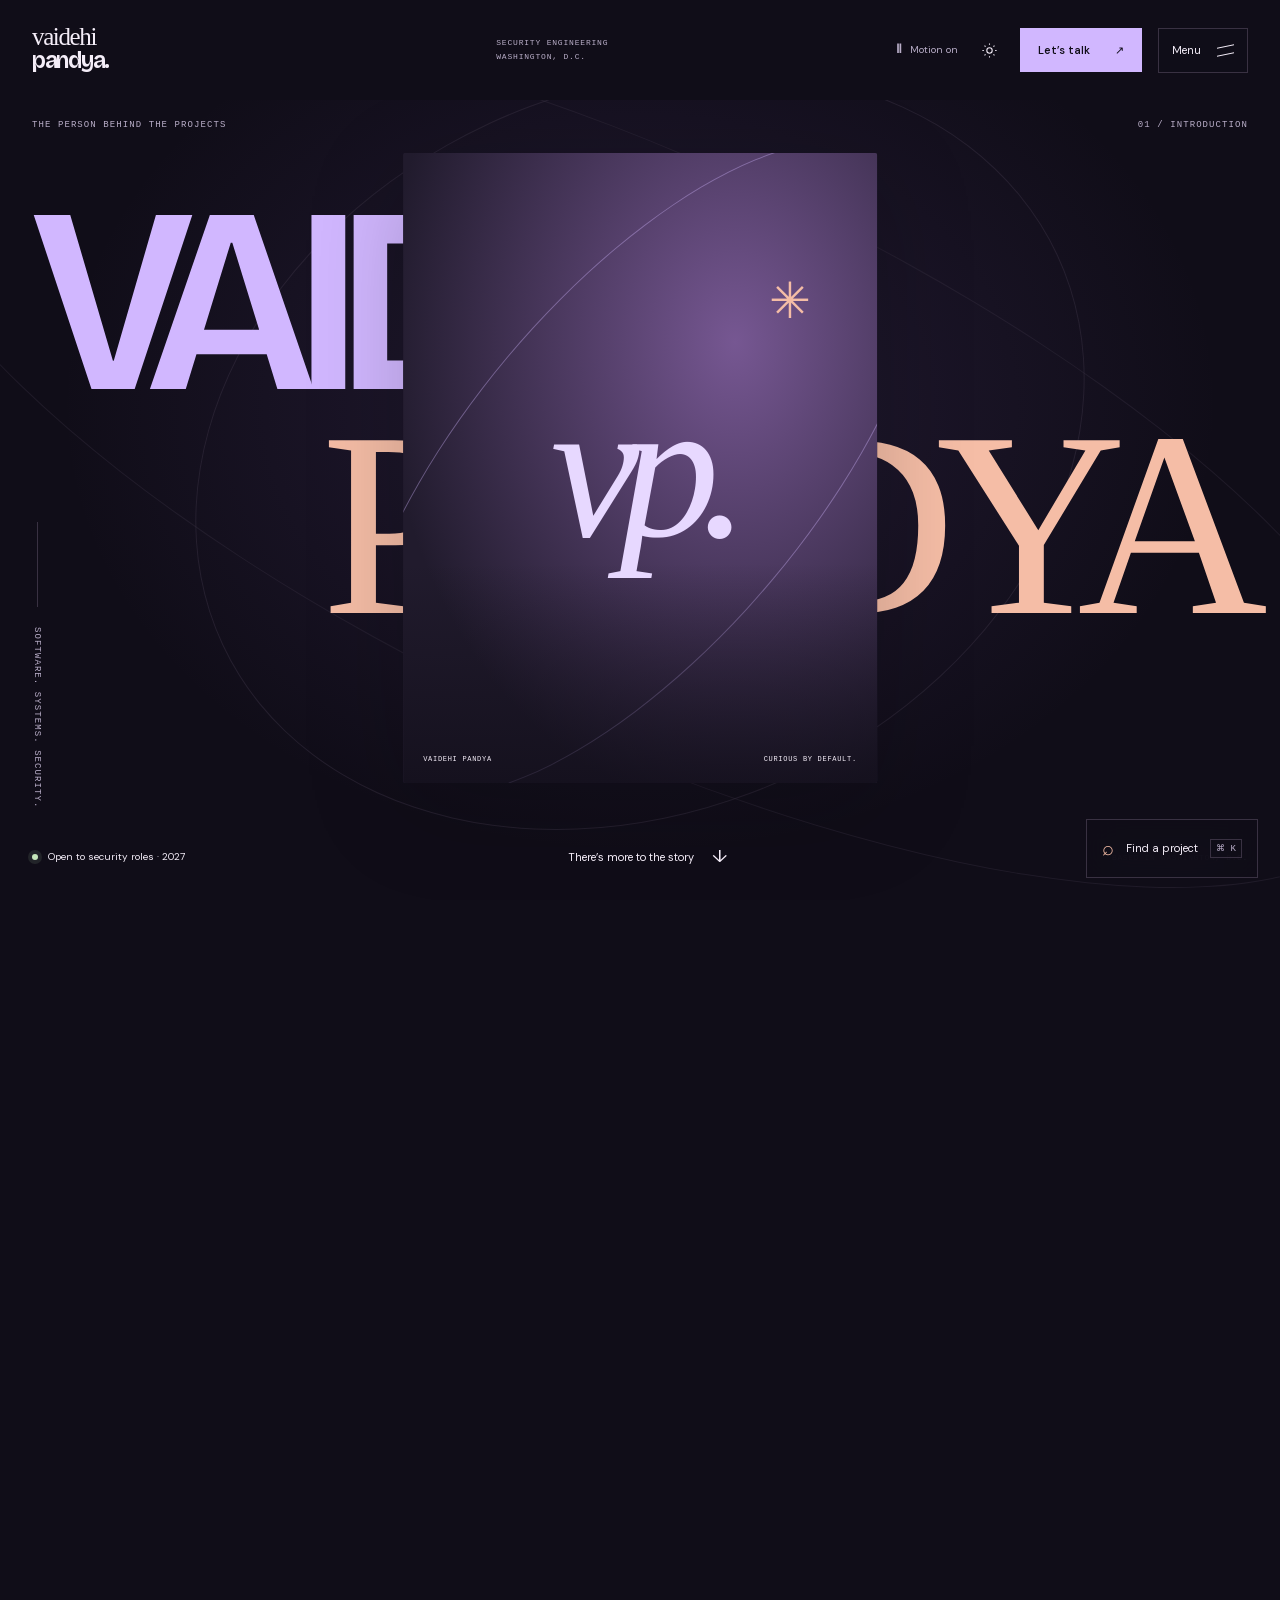
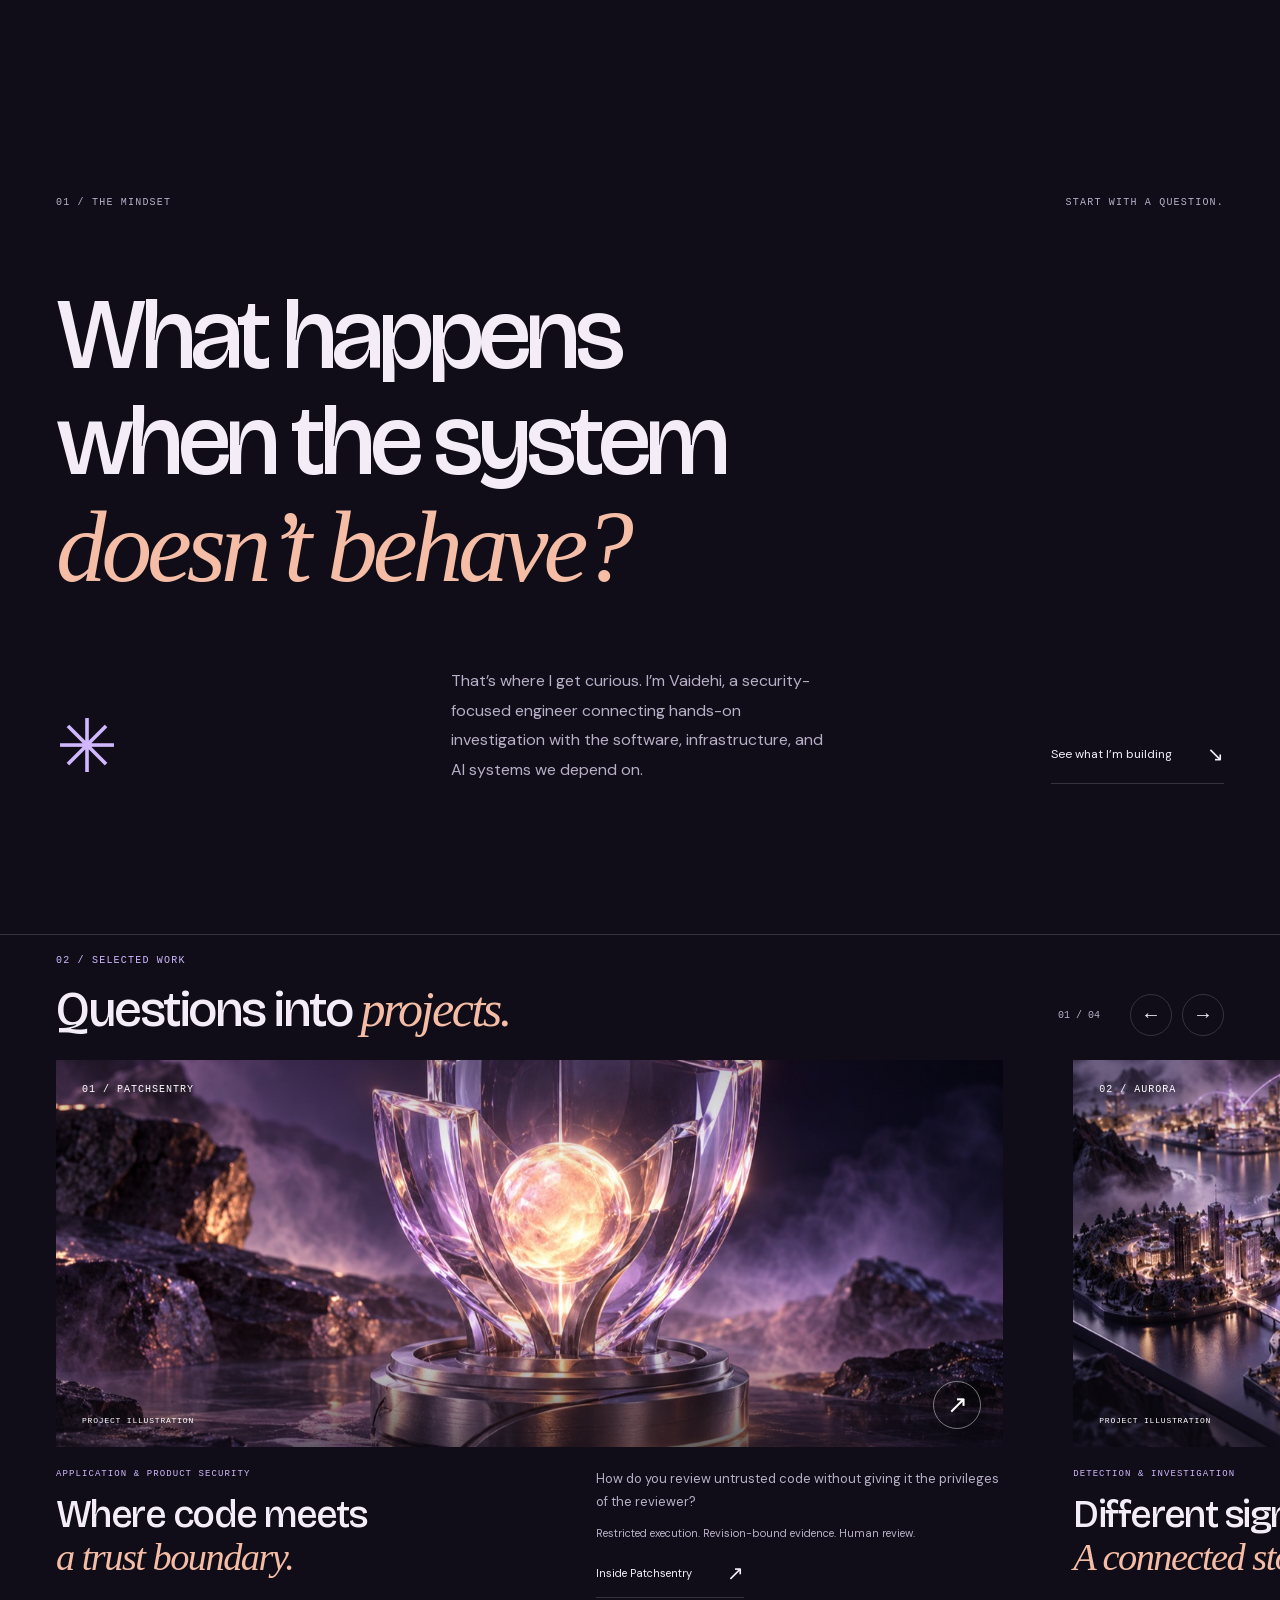
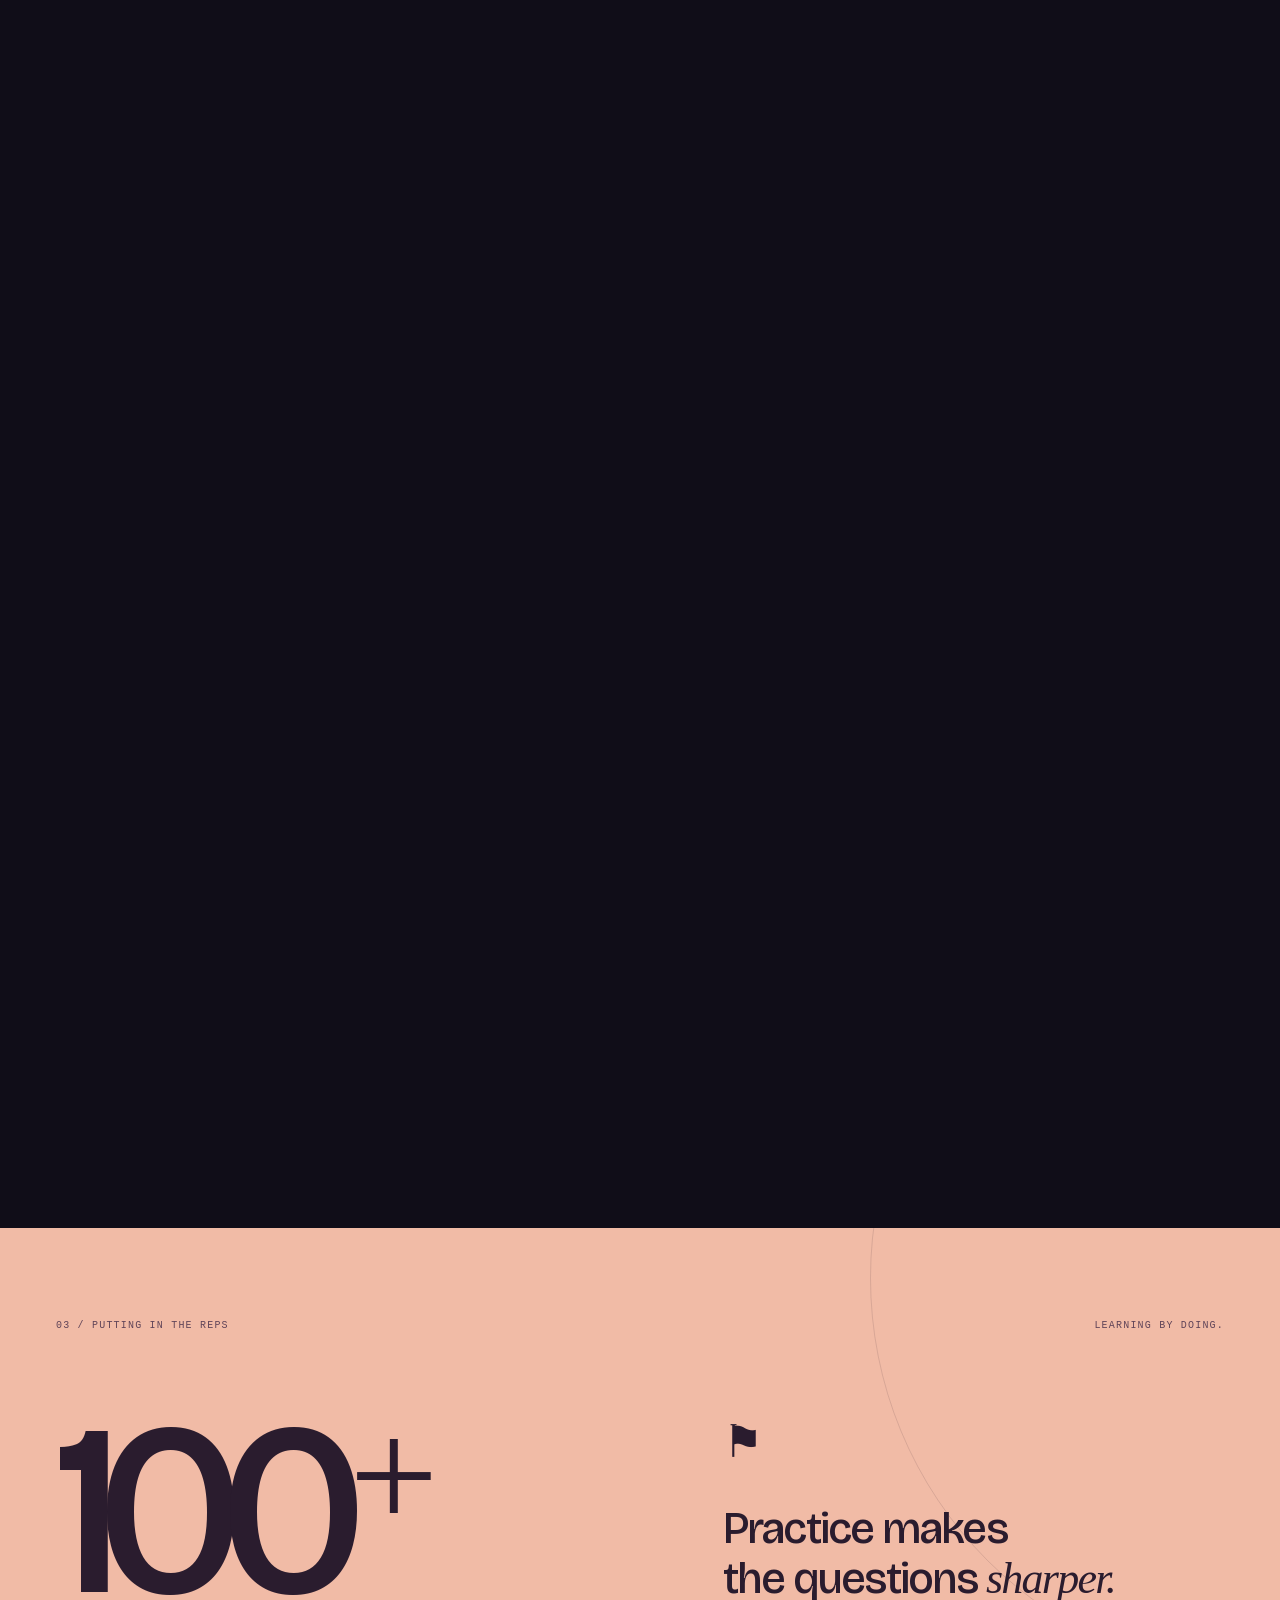
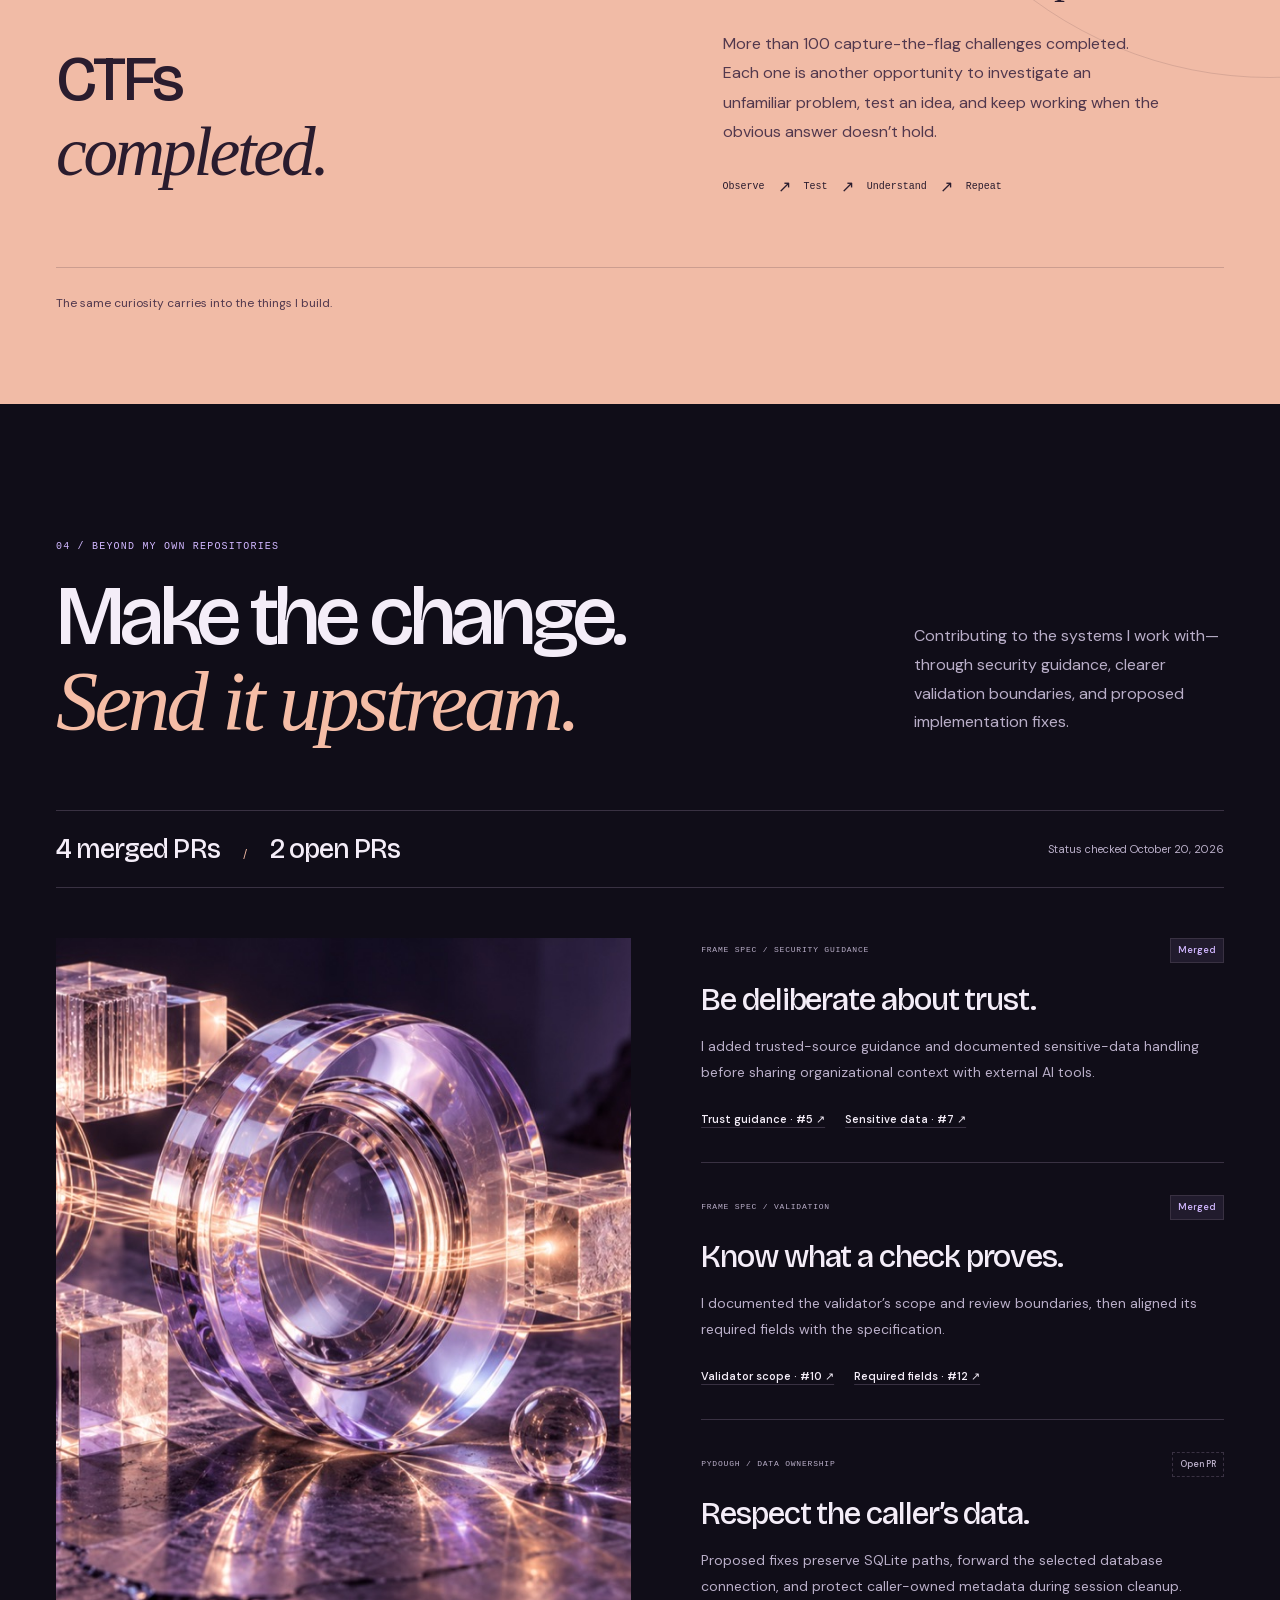
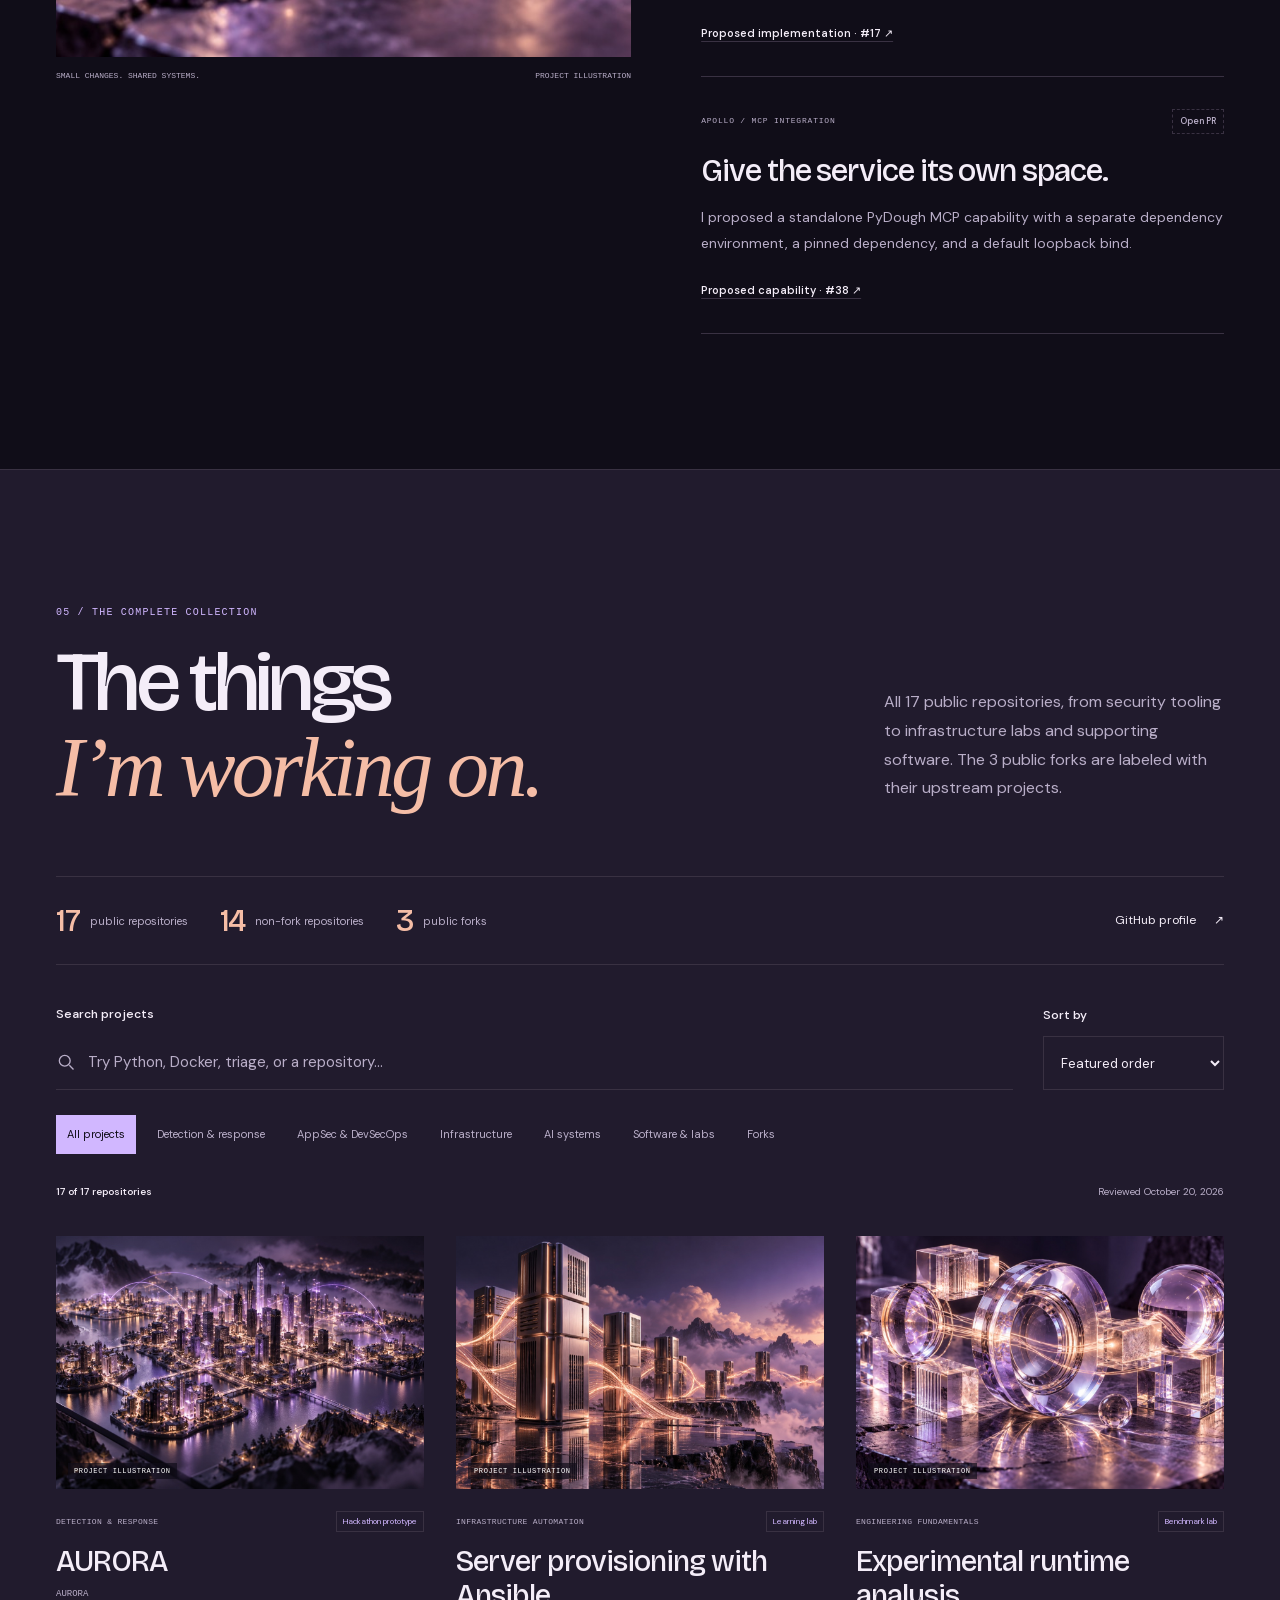
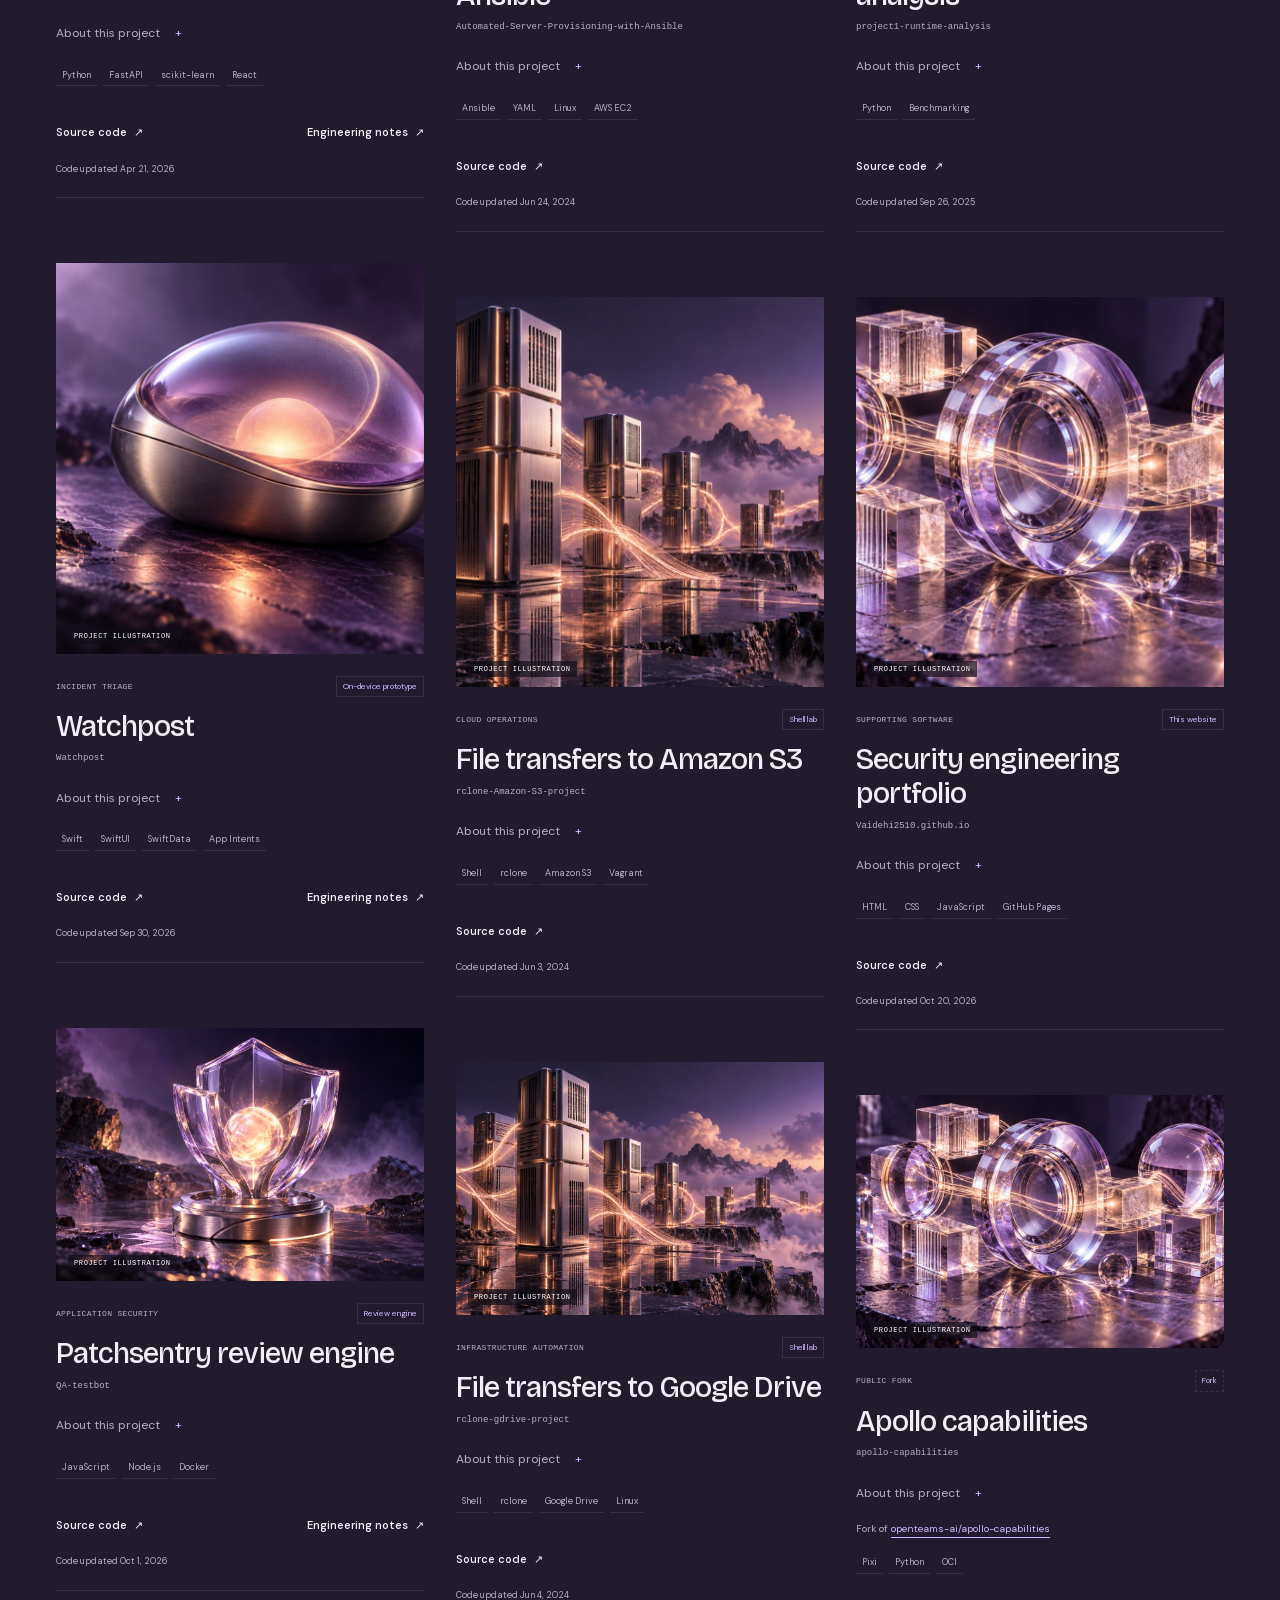
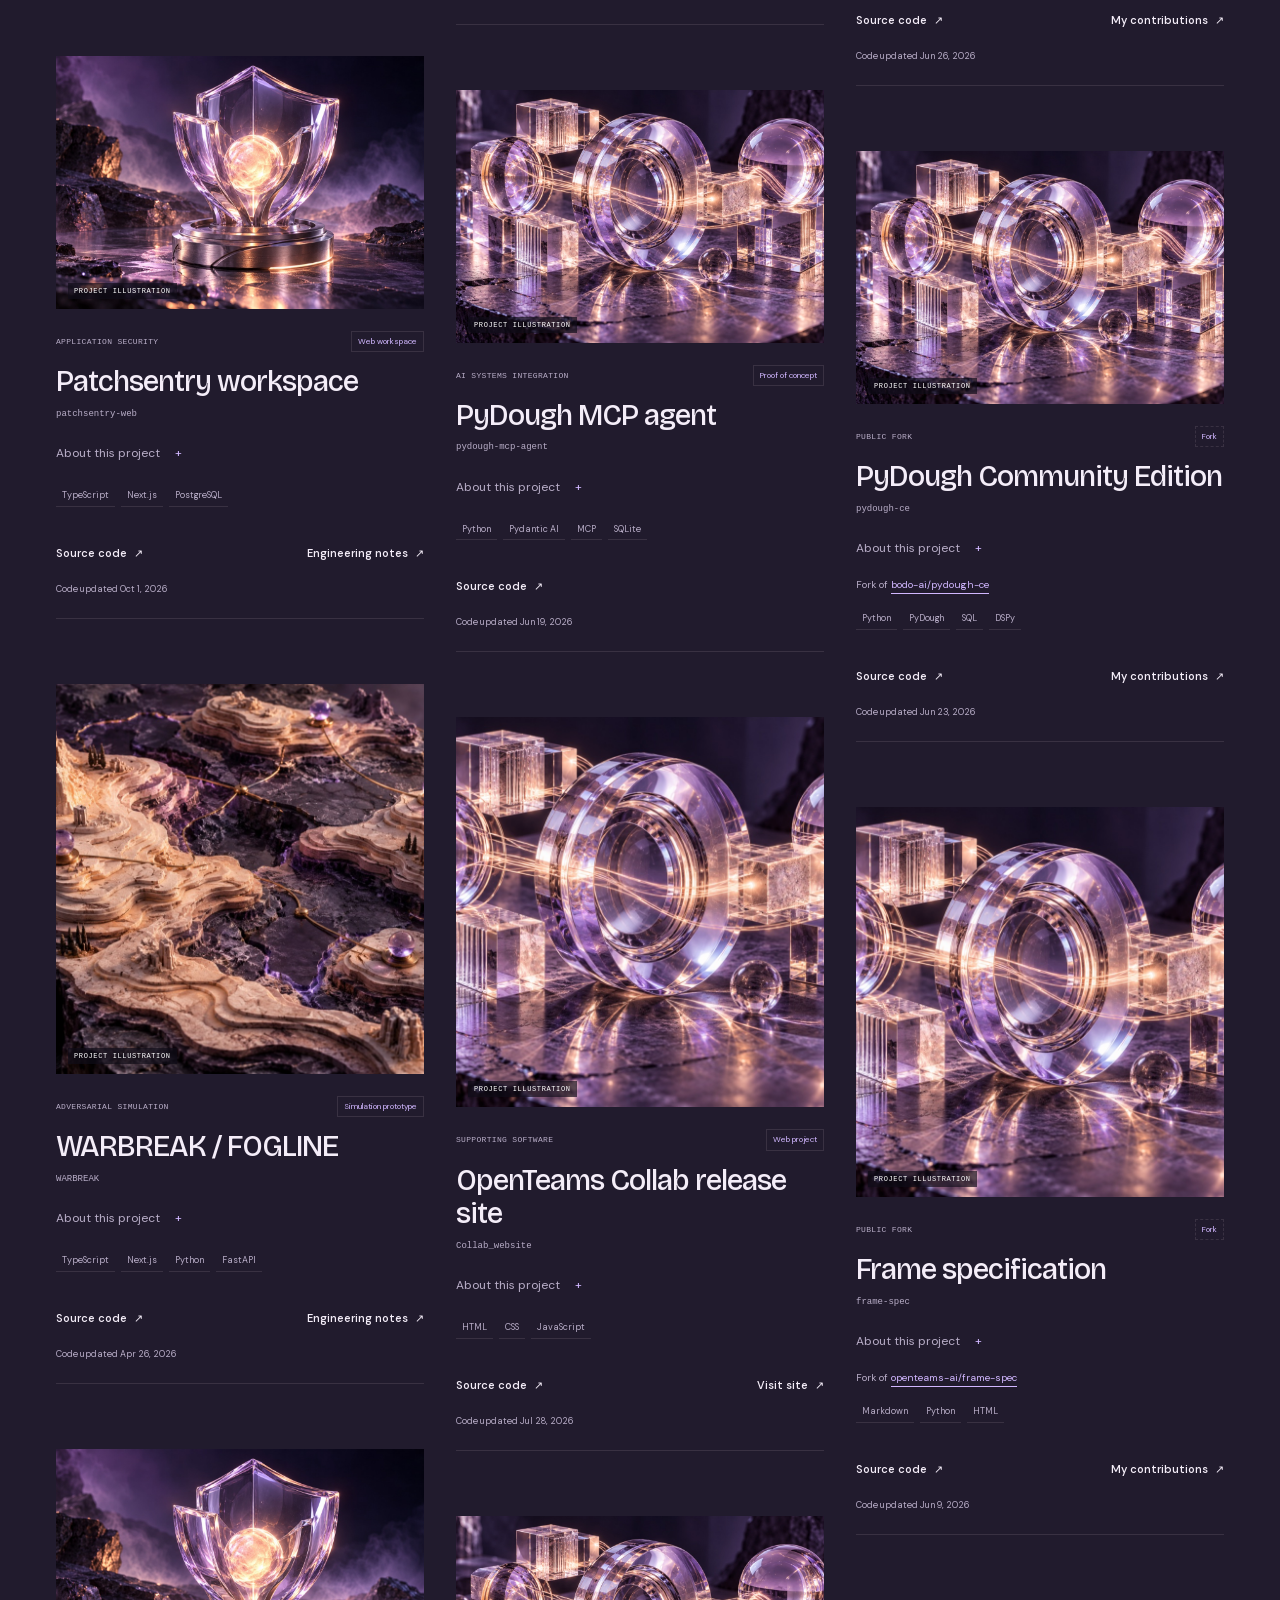
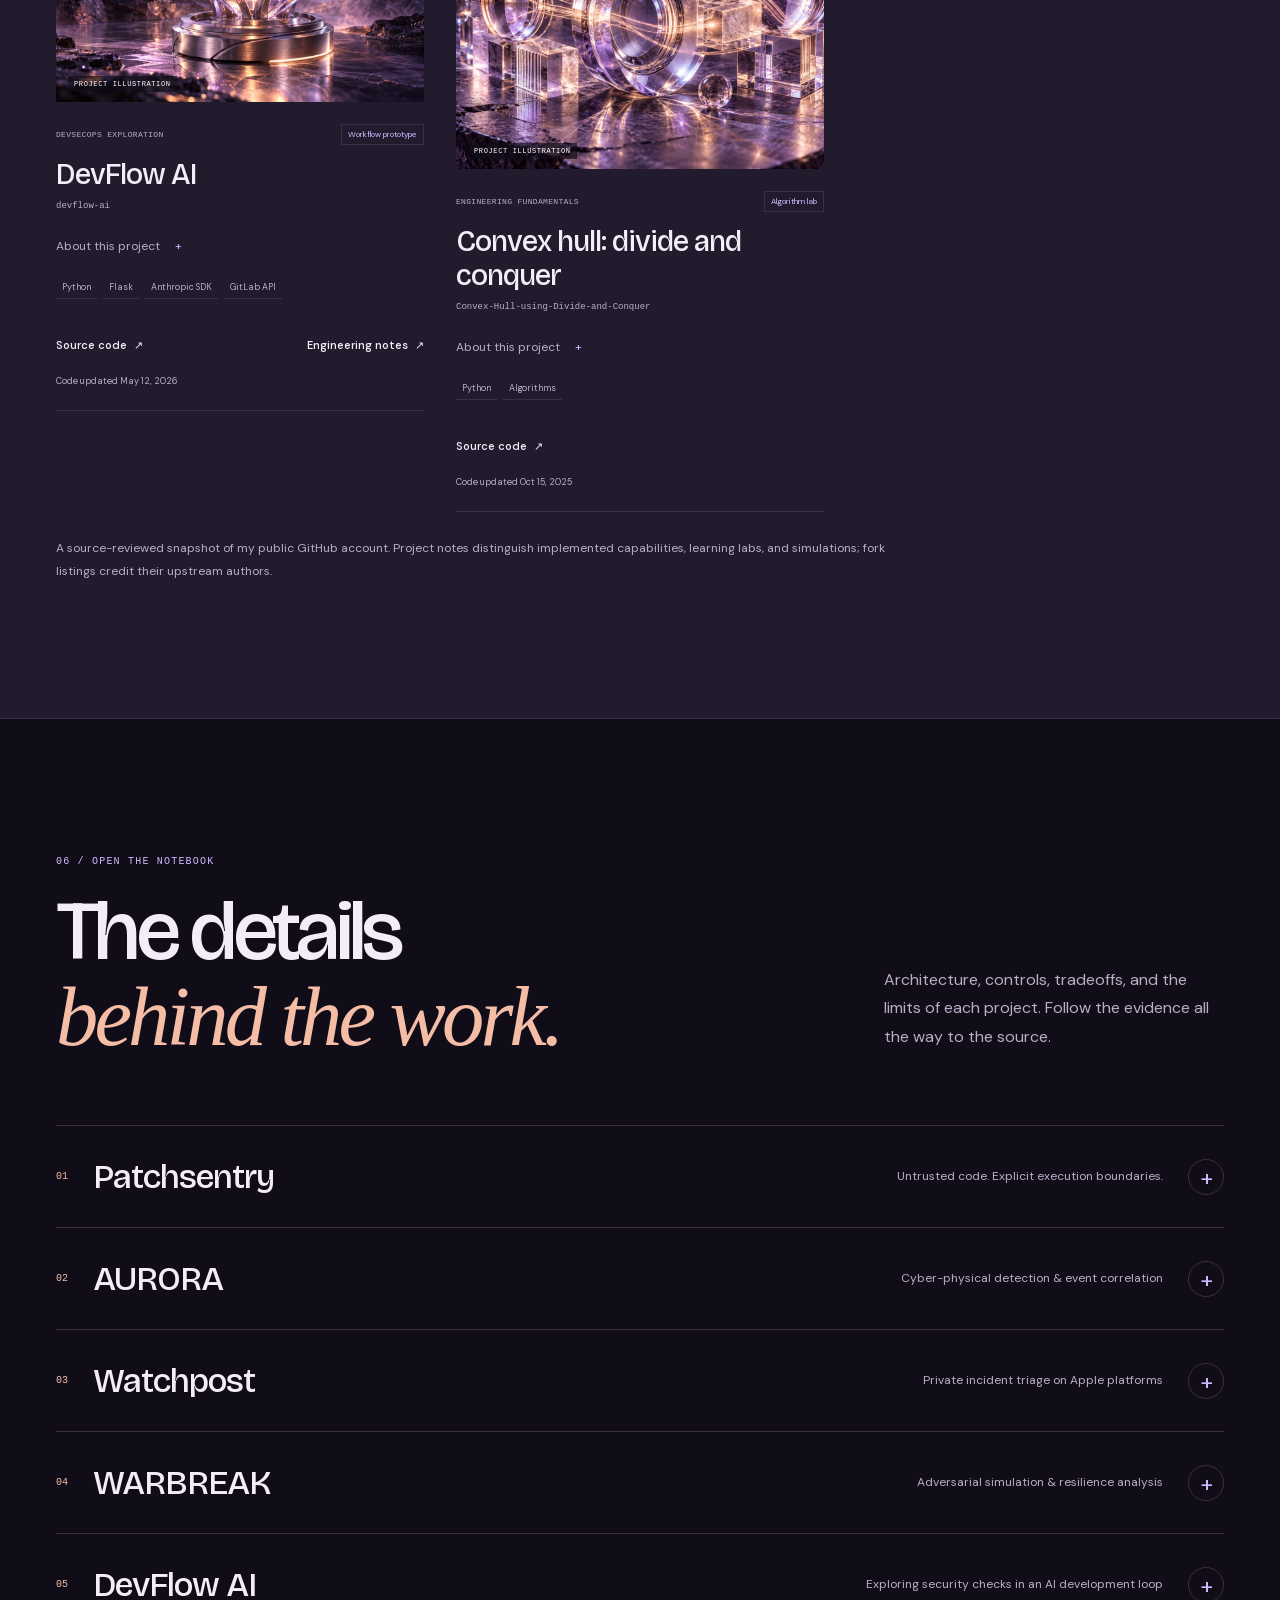
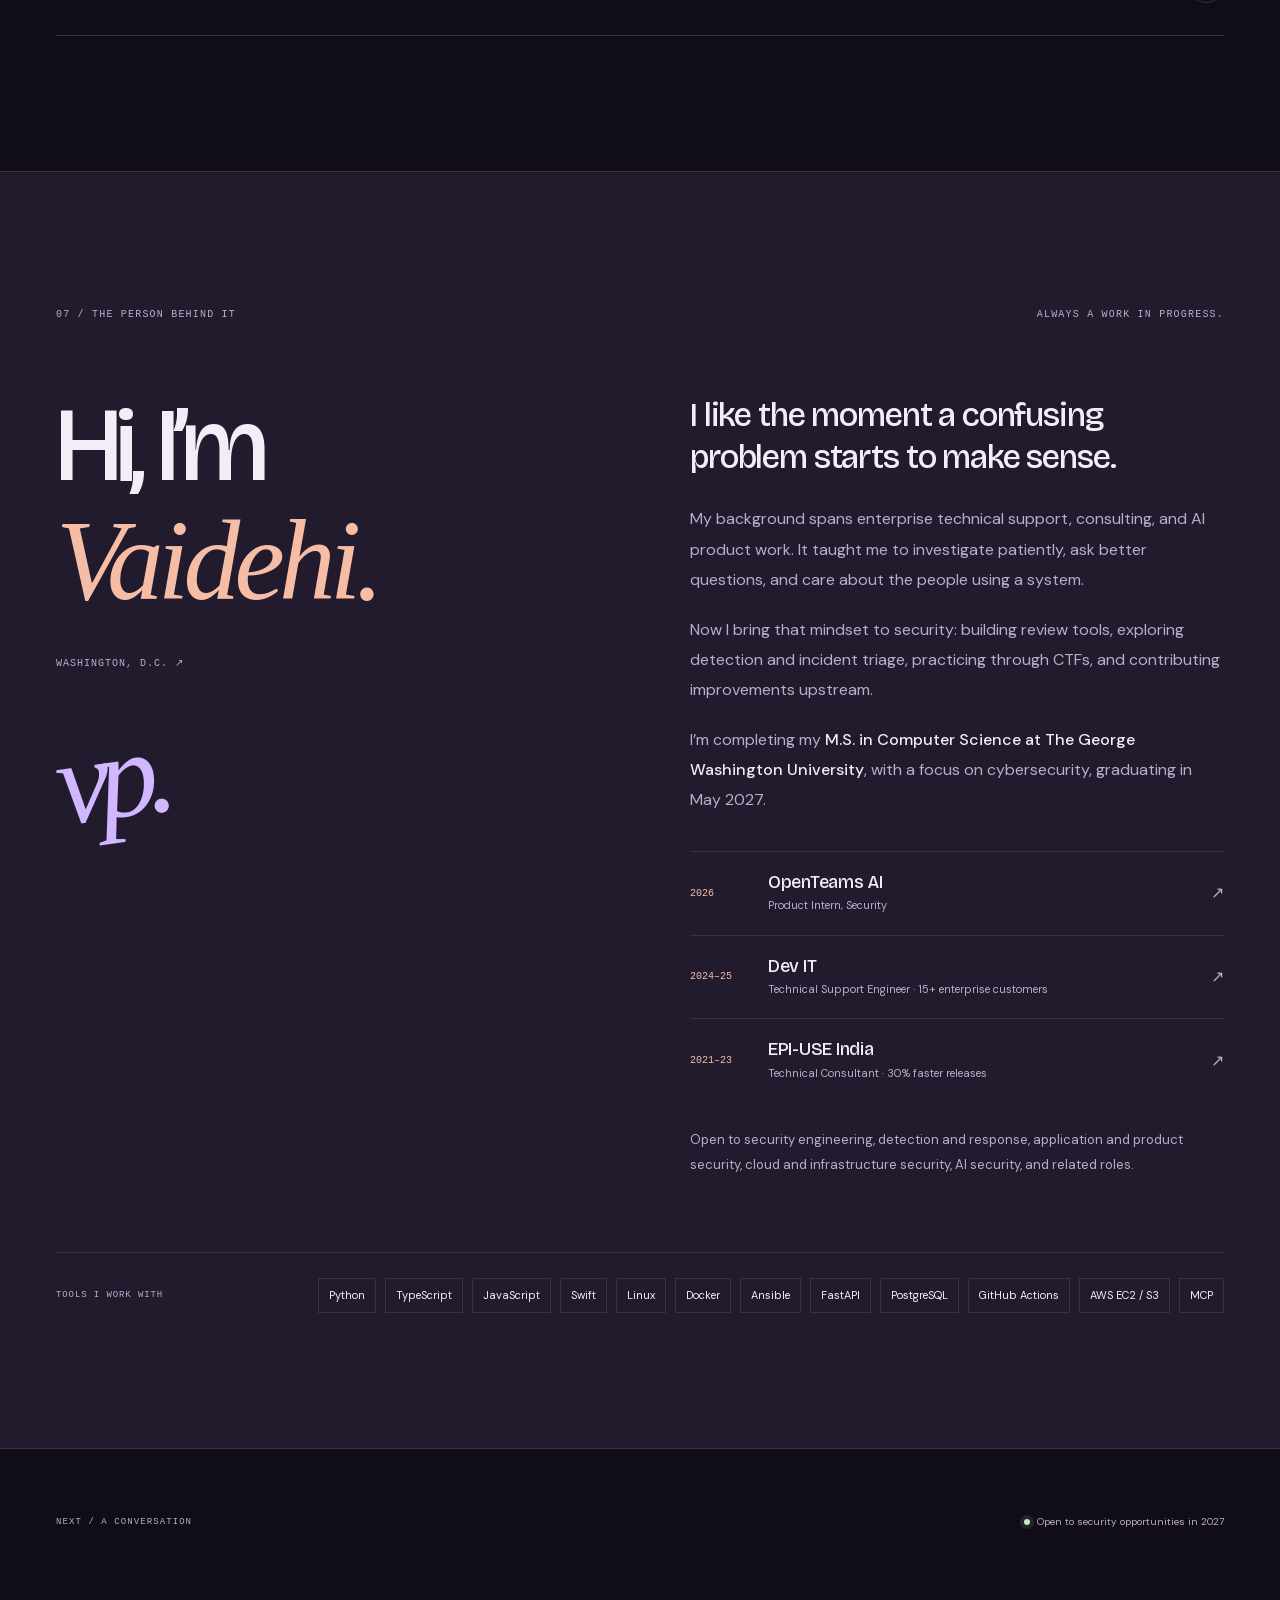
==== commit 8601d387: "Rebuild portfolio with editorial motion and illustrated projects" ====
--- a/index.html
+++ b/index.html
@@ -5,21 +5,21 @@
   <meta name="viewport" content="width=device-width, initial-scale=1, viewport-fit=cover">
   <meta name="theme-color" content="#100d18">
   <title>Vaidehi Pandya — Security Engineering</title>
-  <meta name="description" content="Security engineering portfolio of Vaidehi Pandya. Detection and response, application security, cloud automation, AI systems, and all 17 public GitHub repositories.">
+  <meta name="description" content="Security engineering portfolio of Vaidehi Pandya. 100+ CTFs completed, security projects, open-source contributions, and the engineering behind them.">
   <link rel="canonical" href="https://vaidehi2510.github.io/">
   <meta property="og:type" content="website">
-  <meta property="og:title" content="Vaidehi Pandya — I follow the signal.">
+  <meta property="og:title" content="Vaidehi Pandya — Curiosity. Practice. Security.">
   <meta property="og:description" content="Security-focused engineering across detection, application security, infrastructure automation, and AI. Explore every public project.">
   <meta property="og:url" content="https://vaidehi2510.github.io/">
-  <meta property="og:image" content="https://vaidehi2510.github.io/social-preview.png?v=signal-atlas-1">
+  <meta property="og:image" content="https://vaidehi2510.github.io/social-preview.png?v=editorial-2">
   <meta property="og:image:width" content="1200">
   <meta property="og:image:height" content="630">
-  <meta property="og:image:alt" content="Vaidehi Pandya. Security engineering. I follow the signal.">
+  <meta property="og:image:alt" content="Vaidehi Pandya. Security engineering. Curiosity. Practice. Security.">
   <meta name="twitter:card" content="summary_large_image">
   <script type="application/ld+json">
     {"@context":"https://schema.org","@type":"Person","name":"Vaidehi Pandya","url":"https://vaidehi2510.github.io/","description":"Security-focused engineer building detection, incident triage, application security, and infrastructure automation projects.","sameAs":["https://www.linkedin.com/in/vaidehi-pandya/","https://github.com/Vaidehi2510"]}
   </script>
-  <link rel="icon" type="image/svg+xml" href="favicon.svg?v=signal-atlas-1">
+  <link rel="icon" type="image/svg+xml" href="favicon.svg?v=editorial-2">
   <link rel="preload" href="assets/fonts/bricolage-grotesque-latin.woff2" as="font" type="font/woff2" crossorigin>
   <link rel="preload" href="assets/fonts/dm-sans-latin.woff2" as="font" type="font/woff2" crossorigin>
   <script>
@@ -32,115 +32,275 @@
       document.documentElement.dataset.motion = matchMedia('(prefers-reduced-motion: reduce)').matches ? 'off' : 'on';
     }
   </script>
-  <link rel="stylesheet" href="styles.css?v=signal-atlas-1">
-  <link rel="stylesheet" href="experience.css?v=signal-atlas-1">
-  <script src="script.js?v=signal-atlas-1" defer></script>
-  <script src="projects.js?v=signal-atlas-1" defer></script>
-  <script src="experience.js?v=signal-atlas-1" defer></script>
-  <script src="navigator.js?v=signal-atlas-1" defer></script>
+  <link rel="stylesheet" href="styles.css?v=editorial-2">
+  <link rel="stylesheet" href="experience.css?v=editorial-2">
+  <script src="script.js?v=editorial-2" defer></script>
+  <script src="projects.js?v=editorial-2" defer></script>
+  <script src="experience.js?v=editorial-2" defer></script>
+  <script src="navigator.js?v=editorial-2" defer></script>
+  <script src="story.js?v=editorial-2" defer></script>
 </head>
 <body>
   <a class="skip-link" href="#main">Skip to content</a>
-  <div id="reading-progress" aria-hidden="true"></div>
-  <div class="cursor-halo" aria-hidden="true"></div>
-  <header class="site-header">
-    <div class="wrap header-inner">
-      <a class="wordmark" href="#top" aria-label="Vaidehi Pandya, home">vaidehi<span>.</span></a>
-      <nav class="main-nav" aria-label="Main navigation">
-        <a href="#work" data-nav>Work</a>
-        <a href="#upstream" data-nav>Upstream</a>
-        <a href="#projects" data-nav>Projects</a>
-        <a href="#about" data-nav>About</a>
-      </nav>
-      <div class="header-actions">
-        <button id="motion-toggle" class="utility requires-js" type="button" aria-label="Pause animations" aria-pressed="false" hidden><span class="motion-icon" aria-hidden="true">Ⅱ</span><span data-motion-label>Motion on</span></button>
-        <button id="theme-toggle" class="theme-toggle requires-js" type="button" aria-label="Switch to dark theme" hidden><svg viewBox="0 0 24 24" aria-hidden="true"><g class="theme-sun"><circle cx="12" cy="12" r="3.8"/><path d="M12 2v2m0 16v2M2 12h2m16 0h2M5 5l1.4 1.4m11.2 11.2L19 19M5 19l1.4-1.4M17.6 6.4 19 5"/></g><path class="theme-moon" d="M20.3 15.6A8.6 8.6 0 0 1 8.4 3.7a8.6 8.6 0 1 0 11.9 11.9Z"/></svg><span class="sr-only" data-theme-label>Dark</span></button>
-        <a class="header-contact" href="#contact" data-nav>Let’s talk <span aria-hidden="true">↗</span></a>
+  <div id="reading-progress" aria-hidden="true"></div><div class="cursor-halo" aria-hidden="true"></div>
+  <header class="site-header"><div class="header-inner">
+    <a class="wordmark" href="#top" aria-label="Vaidehi Pandya, home">vaidehi<span>pandya.</span></a>
+    <a class="header-role" href="#about">SECURITY ENGINEERING<br>WASHINGTON, D.C.</a>
+    <div class="header-actions">
+      <button id="motion-toggle" class="utility requires-js" type="button" aria-label="Pause animations" aria-pressed="false" hidden><span class="motion-icon" aria-hidden="true">Ⅱ</span><span data-motion-label>Motion on</span></button>
+      <button id="theme-toggle" class="theme-toggle requires-js" type="button" aria-label="Switch to light theme" hidden><svg viewBox="0 0 24 24" aria-hidden="true"><g class="theme-sun"><circle cx="12" cy="12" r="3.8"/><path d="M12 2v2m0 16v2M2 12h2m16 0h2M5 5l1.4 1.4m11.2 11.2L19 19M5 19l1.4-1.4M17.6 6.4 19 5"/></g><path class="theme-moon" d="M20.3 15.6A8.6 8.6 0 0 1 8.4 3.7a8.6 8.6 0 1 0 11.9 11.9Z"/></svg><span class="sr-only" data-theme-label>Light</span></button>
+      <a class="header-contact" href="#contact">Let’s talk <span aria-hidden="true">↗</span></a>
+      <button id="menu-toggle" class="menu-toggle requires-js" type="button" aria-label="Open navigation" hidden><span>Menu</span><i aria-hidden="true"></i></button>
+    </div>
+  </div></header>
+  <main id="main">
+    <section class="hero-story" id="top" aria-labelledby="hero-heading" data-portrait-pending="true">
+      <div class="hero-stage">
+        <div class="hero-overline"><p>THE PERSON BEHIND THE PROJECTS</p><span>01 / INTRODUCTION</span></div>
+        <h1 id="hero-heading" class="hero-name"><span>VAIDEHI</span><em>PANDYA</em></h1>
+        <figure class="hero-portrait" aria-label="Vaidehi Pandya monogram">
+          <!-- PORTRAIT_INSERT: replace the monogram with the user's supplied professional photograph. -->
+          <div class="portrait-fallback" aria-hidden="true"><span>vp.</span><div class="portrait-orbit"></div><i>✳</i></div>
+          <figcaption><span>VAIDEHI PANDYA</span><span>CURIOUS BY DEFAULT.</span></figcaption>
+        </figure>
+        <div class="hero-side-note"><span class="side-line" aria-hidden="true"></span>SOFTWARE. SYSTEMS. SECURITY.</div>
+        <div class="hero-bottom"><p><span class="status-dot" aria-hidden="true"></span>Open to security roles · 2027</p><a href="#intro" class="scroll-cue">There’s more to the story <span aria-hidden="true">↓</span></a><span class="hero-location">BASED IN WASHINGTON, D.C.</span></div>
       </div>
-    </div>
-  </header>
-  <main id="main">
-    <section class="hero wrap" id="top" aria-labelledby="hero-heading">
-      <div class="hero-copy">
-        <p class="eyebrow"><span class="tiny-star" aria-hidden="true">✳</span> VAIDEHI PANDYA / SECURITY ENGINEERING</p>
-        <h1 id="hero-heading"><span class="hero-line">I follow</span><span class="hero-line">the <em>signal.</em><span class="hero-period" aria-hidden="true">✳</span></span></h1>
-        <p class="hero-intro">Curiosity is my first line of defense. I build across <strong>software, infrastructure, and AI</strong>—tracing the unexpected and turning it into something useful.</p>
-        <div class="hero-actions"><a class="button button-dark" href="#work" data-magnetic>Step inside my work <span aria-hidden="true">↗</span></a><a class="text-link" href="#upstream">Contributed upstream <span aria-hidden="true">↗</span></a></div>
-        <div class="availability"><span class="status-dot" aria-hidden="true"></span><span>Open to security roles · 2027</span><span class="availability-location">Washington, D.C.</span></div>
+    </section>
+
+    <section class="manifesto-section section-pad" id="intro" aria-labelledby="intro-heading" data-reading><div class="wrap">
+      <div class="chapter-label"><span>01 / THE MINDSET</span><span>START WITH A QUESTION.</span></div>
+      <h2 id="intro-heading" class="manifesto-title"><span class="reading-line">What happens</span><span class="reading-line">when the system</span><span class="reading-line"><em>doesn’t behave?</em></span></h2>
+      <div class="manifesto-bottom"><span class="editorial-star" aria-hidden="true">✳</span><p>That’s where I get curious. I’m Vaidehi, a security-focused engineer connecting hands-on investigation with the software, infrastructure, and AI systems we depend on.</p><a href="#work" class="editorial-link">See what I’m building <span aria-hidden="true">↘</span></a></div>
+    </div></section>
+
+    <section class="work-gallery" id="work" aria-labelledby="work-heading">
+      <div class="gallery-sticky">
+        <div class="gallery-heading wrap"><div><p class="eyebrow">02 / SELECTED WORK</p><h2 id="work-heading">Questions into <em>projects.</em></h2></div><div class="gallery-controls"><span id="gallery-position" aria-live="polite">01 / 04</span><button id="gallery-prev" aria-label="Previous featured project" hidden>←</button><button id="gallery-next" aria-label="Next featured project" hidden>→</button></div></div>
+        <div class="gallery-viewport"><div class="gallery-track">
+          <article class="feature-story" data-project="0" aria-labelledby="feature-patchsentry-title">
+            <a class="feature-image" href="#patchsentry" data-case-link aria-label="Read the Patchsentry engineering story"><img src="assets/projects/patchsentry-cover.jpg" width="1280" height="800" loading="lazy" decoding="async" alt=""><span class="feature-image-index">01 / PATCHSENTRY</span><span class="feature-image-caption">PROJECT ILLUSTRATION</span><span class="feature-image-open" aria-hidden="true">↗</span></a>
+            <div class="feature-story-copy"><div><p class="eyebrow">APPLICATION & PRODUCT SECURITY</p><h3 id="feature-patchsentry-title"><a href="#patchsentry" data-case-link>Where code meets<br><em>a trust boundary.</em></a></h3></div><div><p>How do you review untrusted code without giving it the privileges of the reviewer?</p><span class="feature-detail">Restricted execution. Revision-bound evidence. Human review.</span><a class="editorial-link" href="#patchsentry" data-case-link>Inside Patchsentry <span aria-hidden="true">↗</span></a></div></div>
+          </article>
+          <article class="feature-story" data-project="1" aria-labelledby="feature-aurora-title">
+            <a class="feature-image" href="#aurora" data-case-link aria-label="Read the AURORA engineering story"><img src="assets/projects/aurora-cover.jpg" width="1280" height="800" loading="lazy" decoding="async" alt=""><span class="feature-image-index">02 / AURORA</span><span class="feature-image-caption">PROJECT ILLUSTRATION</span><span class="feature-image-open" aria-hidden="true">↗</span></a>
+            <div class="feature-story-copy"><div><p class="eyebrow">DETECTION & INVESTIGATION</p><h3 id="feature-aurora-title"><a href="#aurora" data-case-link>Different signals.<br><em>A connected story.</em></a></h3></div><div><p>Cyber events and physical signals become more useful when you can see what connects them.</p><span class="feature-detail">Event correlation, graph analysis, and incident context.</span><a class="editorial-link" href="#aurora" data-case-link>Inside AURORA <span aria-hidden="true">↗</span></a></div></div>
+          </article>
+          <article class="feature-story" data-project="2" aria-labelledby="feature-watchpost-title">
+            <a class="feature-image" href="#watchpost" data-case-link aria-label="Read the Watchpost engineering story"><img src="assets/projects/watchpost-cover.jpg" width="1280" height="800" loading="lazy" decoding="async" alt=""><span class="feature-image-index">03 / WATCHPOST</span><span class="feature-image-caption">PROJECT ILLUSTRATION</span><span class="feature-image-open" aria-hidden="true">↗</span></a>
+            <div class="feature-story-copy"><div><p class="eyebrow">INCIDENT RESPONSE & PRIVACY</p><h3 id="feature-watchpost-title"><a href="#watchpost" data-case-link>Keep the context.<br><em>Keep it local.</em></a></h3></div><div><p>A private place to log incidents, find related events, and make the next response clearer.</p><span class="feature-detail">On-device incident triage for Apple platforms.</span><a class="editorial-link" href="#watchpost" data-case-link>Inside Watchpost <span aria-hidden="true">↗</span></a></div></div>
+          </article>
+          <article class="feature-story" data-project="3" aria-labelledby="feature-warbreak-title">
+            <a class="feature-image" href="#warbreak" data-case-link aria-label="Read the WARBREAK engineering story"><img src="assets/projects/warbreak-cover.jpg" width="1280" height="800" loading="lazy" decoding="async" alt=""><span class="feature-image-index">04 / WARBREAK</span><span class="feature-image-caption">PROJECT ILLUSTRATION</span><span class="feature-image-open" aria-hidden="true">↗</span></a>
+            <div class="feature-story-copy"><div><p class="eyebrow">ADVERSARIAL THINKING</p><h3 id="feature-warbreak-title"><a href="#warbreak" data-case-link>Put the plan<br><em>under pressure.</em></a></h3></div><div><p>Make assumptions visible. Explore what happens when one dependency starts to fail.</p><span class="feature-detail">Fictional adversarial simulation and resilience analysis.</span><a class="editorial-link" href="#warbreak" data-case-link>Inside WARBREAK <span aria-hidden="true">↗</span></a></div></div>
+          </article>
+        </div></div>
       </div>
-      <div class="hero-lab" id="design-demo" data-mode="evidence">
-        <div class="observatory-heading"><span class="mono">THE SIGNAL ATLAS</span><span class="lab-coordinate mono">01 / 03</span></div>
-        <div id="signal-observatory" aria-hidden="true">
-          <div class="orbital-fallback"><i></i><i></i><i></i><i></i></div>
-          <canvas id="signal-canvas"></canvas>
-          <span class="orbit-label orbit-label-one">curiosity</span><span class="orbit-label orbit-label-two">context</span><span class="orbit-cross cross-one">+</span><span class="orbit-cross cross-two">+</span>
-        </div>
-        <div class="observatory-console">
-          <div class="demo-tabs requires-js" role="tablist" aria-label="Explore my security approach" hidden>
-            <button class="demo-tab" id="tab-evidence" type="button" role="tab" aria-selected="true" aria-controls="demo-evidence" data-target="demo-evidence" tabindex="0">01 Detect</button>
-            <button class="demo-tab" id="tab-context" type="button" role="tab" aria-selected="false" aria-controls="demo-context" data-target="demo-context" tabindex="-1">02 Validate</button>
-            <button class="demo-tab" id="tab-action" type="button" role="tab" aria-selected="false" aria-controls="demo-action" data-target="demo-action" tabindex="-1">03 Respond</button>
-          </div>
-          <div class="demo-content">
-            <div id="demo-evidence" role="tabpanel" aria-labelledby="tab-evidence" tabindex="0"><span class="demo-kicker">TRACE THE UNEXPECTED</span><h2>Every signal has a story.</h2><p>Connect events. Find the pattern. Give an investigation somewhere to begin.</p><a href="#aurora" data-case-link>Explore AURORA <span aria-hidden="true">↗</span></a></div>
-            <div id="demo-context" role="tabpanel" aria-labelledby="tab-context" tabindex="0" hidden><span class="demo-kicker">DRAW THE BOUNDARY</span><h2>Confidence is not proof.</h2><p>Separate untrusted code, execution privileges, and the evidence behind a decision.</p><a href="#patchsentry" data-case-link>Explore Patchsentry <span aria-hidden="true">↗</span></a></div>
-            <div id="demo-action" role="tabpanel" aria-labelledby="tab-action" tabindex="0" hidden><span class="demo-kicker">MAKE THE NEXT MOVE CLEARER</span><h2>Context before escalation.</h2><p>Keep incident analysis local, priorities explainable, and the response reviewable.</p><a href="#watchpost" data-case-link>Explore Watchpost <span aria-hidden="true">↗</span></a></div>
-          </div>
-        </div>
-        <p class="observatory-caption"><span aria-hidden="true">↖</span> An interactive study in signals &amp; connections</p>
-      </div>
-      <div class="hero-bottom"><span class="mono">A CURIOUS MIND. A SECURITY MINDSET.</span><a href="#work" class="scroll-cue"><span class="scroll-orbit" aria-hidden="true">↓</span> Scroll to investigate</a><span class="hero-edition mono">PORTFOLIO / 2026</span></div>
     </section>
-    <div class="signal-marquee" aria-hidden="true"><div class="marquee-track"><span>QUESTION THE DEFAULT <i>✳</i> FOLLOW THE SIGNAL <i>✳</i> BUILD WITH INTENT <i>✳</i> </span><span>QUESTION THE DEFAULT <i>✳</i> FOLLOW THE SIGNAL <i>✳</i> BUILD WITH INTENT <i>✳</i> </span></div></div>
-
-    <section class="work-section section-pad" id="work" aria-labelledby="work-heading">
-      <div class="wrap">
-        <div class="section-heading reveal"><div><p class="eyebrow">01 / Security engineering in practice</p><h2 id="work-heading">Built to<br><span class="muted-heading">look closer.</span></h2></div><p>Projects spanning secure AI-assisted review, cyber-physical detection, private incident triage, and adversarial simulation.<br><a class="text-link" href="#upstream">My upstream contributions <span aria-hidden="true">↘</span></a></p></div>
-        <article class="project project-patch reveal">
-          <a data-tilt class="project-visual patch-visual" href="#patchsentry" data-case-link aria-label="Read the Patchsentry security engineering notes">
-            <div class="visual-topline"><span>PATCHSENTRY / APPLICATION SECURITY</span><span aria-hidden="true">01</span></div>
-            <div class="patch-app" aria-hidden="true">
-              <div class="app-sidebar"><span class="app-logo">p<span>·</span></span><span class="sidebar-icon selected">▦</span><span class="sidebar-icon">◎</span><span class="sidebar-icon">⌘</span><span class="sidebar-bottom">VP</span></div>
-              <div class="app-main">
-                <div class="app-breadcrumb">Workspace <span>/</span> Pull request #42 <span class="app-avatar">VP</span></div>
-                <div class="app-title"><div><small>REVIEW OVERVIEW</small><strong>A smoother checkout</strong></div><span class="attention-badge">● Needs attention</span></div>
-                <div class="app-stats"><div><span>Checks passed</span><strong>12<span> / 13</span></strong></div><div><span>AI findings</span><strong>03</strong></div><div><span>Human input</span><strong>01</strong></div></div>
-                <div class="app-tabs"><span class="active">Overview</span><span>Findings</span><span>Evidence</span></div>
-                <div class="app-finding"><span class="finding-symbol">✓</span><div><strong>Checkout flow</strong><small>Evidence verified · 12 checks passed</small></div><span class="pass-badge">PASS</span></div>
-                <div class="app-finding"><span class="finding-symbol warn">!</span><div><strong>Shipping threshold</strong><small>Boundary case needs a closer look</small></div><span class="review-badge">REVIEW</span></div>
-                <div class="app-ai-note"><span>✳</span><div><strong>AI proposes. Evidence decides.</strong><small>Every finding links back to its source.</small></div><span>↗</span></div>
-              </div>
-            </div>
-            <div class="floating-note patch-note" aria-hidden="true"><span>↳</span> Trust starts with evidence.</div>
-            <span class="visual-caption">Interface study · illustrative review data</span>
-            <span class="project-open" aria-hidden="true">↗</span>
-          </a>
-          <div class="project-info"><div><div class="project-tags"><span>Application security</span><span>AI guardrails</span><span>2026</span></div><h3><a href="#patchsentry" data-case-link>Patchsentry</a></h3><p>Bounded AI review, isolated test execution, and evidence tied to the exact code revision.</p></div><a class="case-link" href="#patchsentry" data-case-link>Engineering notes <span aria-hidden="true">↗</span></a></div>
-          <div class="project-takeaway"><span class="mono">THE SECURITY QUESTION</span><p>How do you inspect untrusted code without giving the reviewer more access—or authority—than it needs?</p></div>
-        </article>
-
-        <div class="project-pair">
-          <article class="project project-aurora reveal">
-            <a data-tilt class="project-visual aurora-visual" href="#aurora" data-case-link aria-label="Read the AURORA detection engineering notes">
-              <div class="visual-topline"><span>AURORA + WATCHPOST</span><span aria-hidden="true">02</span></div>
-              <div class="radar-grid" aria-hidden="true"><span class="radar-ring ring-one"></span><span class="radar-ring ring-two"></span><span class="radar-ring ring-three"></span><span class="radar-line"></span><i class="radar-dot dot-one"></i><i class="radar-dot dot-two"></i><i class="radar-dot dot-three"></i></div>
-              <div class="alert-preview" aria-hidden="true"><div class="alert-preview-top"><span class="alert-mark">↗</span><span>WATCHPOST</span><span class="alert-live">ON DEVICE</span></div><span class="alert-overline">YOUR ATTENTION, WHERE IT MATTERS</span><strong>One signal.<br>The whole story.</strong><div class="alert-separator"></div><div class="alert-incident"><span class="incident-dot"></span><div><b>Substation Alpha</b><small>Three connected signals · priority high</small></div><span>↗</span></div><div class="waveform"><i></i><i></i><i></i><i></i><i></i><i></i><i></i><i></i><i></i><i></i><i></i><i></i><i></i><i></i><i></i><i></i><span>Ready when you are.</span></div></div>
-              <span class="visual-caption">Interface concept · dashboard to voice</span><span class="project-open" aria-hidden="true">↗</span>
-            </a>
-            <div class="project-info"><div><div class="project-tags"><span>Detection & response</span><span>Local-first triage</span></div><h3><a href="#aurora" data-case-link>AURORA & Watchpost</a></h3><p>Correlating cyber-physical signals, then bringing incident prioritization and triage onto the device.</p></div><a class="case-link" href="#aurora" data-case-link>Engineering notes <span aria-hidden="true">↗</span></a></div>
-          </article>
-          <article class="project project-warbreak reveal">
-            <a data-tilt class="project-visual warbreak-visual" href="#warbreak" data-case-link aria-label="Read the WARBREAK simulation engineering notes">
-              <div class="visual-topline"><span>WARBREAK / ADVERSARIAL SIMULATION</span><span aria-hidden="true">03</span></div>
-              <div class="strategy-board" aria-hidden="true"><div class="board-topline"><span class="board-logo">W<span>↗</span></span><span>SCENARIO 01</span><span class="board-turn">TURN 03 / 06</span></div><svg class="strategy-map" viewBox="0 0 400 200" fill="none"><path class="map-contour" d="M-10 35 42 18 75 38 111 17 157 30 172 61 211 78 242 44 285 30 316 47 355 31 408 45M-8 75 43 59 77 78 114 55 148 69 165 100 205 115 249 86 285 69 319 82 363 72 408 86M-10 114 43 99 77 119 113 96 147 110 166 140 207 153 249 125 286 109 323 125 364 110 411 124M-9 151 42 139 78 158 112 138 148 149 170 182 206 193 250 166 286 148 320 164 366 151 409 164"/><path class="map-route" d="M77 78 166 140 285 69 355 31"/><circle cx="77" cy="78" r="17" class="map-target"/><circle cx="77" cy="78" r="5" class="map-node"/><circle cx="166" cy="140" r="6" class="map-node"/><circle cx="285" cy="69" r="6" class="map-node"/><circle cx="355" cy="31" r="6" class="map-end"/><text x="57" y="111">YOUR PLAN</text><text x="265" y="102">ASSUMPTION</text></svg><div class="board-risk"><span>ASSUMPTION FRAGILITY</span><strong>74<span>/100</span></strong></div><div class="risk-bar"><span></span></div><div class="board-footer"><span>Every choice has a consequence.</span><span>↗</span></div></div>
-              <div class="floating-note warbreak-note" aria-hidden="true">What if the plan is wrong?</div>
-              <span class="visual-caption">Interface concept · illustrative scenario</span><span class="project-open" aria-hidden="true">↗</span>
-            </a>
-            <div class="project-info"><div><div class="project-tags"><span>Adversarial reasoning</span><span>Risk simulation</span></div><h3><a href="#warbreak" data-case-link>WARBREAK / FOGLINE</a></h3><p>Stress-testing assumptions through adversarial scenarios, explicit scoring rules, and alternative outcomes.</p></div><a class="case-link" href="#warbreak" data-case-link>Engineering notes <span aria-hidden="true">↗</span></a></div>
-          </article>
-        </div>
-        <div class="case-studies" aria-labelledby="case-studies-heading"><div class="case-studies-heading"><h3 id="case-studies-heading">Inside the engineering</h3><p>Architecture, controls, evidence, and project scope.</p></div>
-          <details class="case-study" id="patchsentry">
+
+    <section class="practice-section section-pad" id="practice" aria-labelledby="practice-heading"><div class="wrap">
+      <div class="chapter-label"><span>03 / PUTTING IN THE REPS</span><span>LEARNING BY DOING.</span></div>
+      <div class="practice-layout"><div class="practice-stat reveal"><strong>100<span>+</span></strong><h2 id="practice-heading">CTFs<br><em>completed.</em></h2></div><div class="practice-copy reveal"><span class="practice-flag" aria-hidden="true">⚑</span><h3>Practice makes<br>the questions <em>sharper.</em></h3><p>More than 100 capture-the-flag challenges completed. Each one is another opportunity to investigate an unfamiliar problem, test an idea, and keep working when the obvious answer doesn’t hold.</p><div class="practice-loop"><span>Observe</span><i aria-hidden="true">↗</i><span>Test</span><i aria-hidden="true">↗</i><span>Understand</span><i aria-hidden="true">↗</i><span>Repeat</span></div></div></div>
+      <p class="practice-footer">The same curiosity carries into the things I build.</p>
+    </div></section>
+
+    <section class="upstream-section section-pad" id="upstream" aria-labelledby="upstream-heading"><div class="wrap">
+      <div class="section-heading reveal"><div><p class="eyebrow">04 / BEYOND MY OWN REPOSITORIES</p><h2 id="upstream-heading">Make the change.<br><em>Send it upstream.</em></h2></div><p>Contributing to the systems I work with—through security guidance, clearer validation boundaries, and proposed implementation fixes.</p></div>
+      <div class="upstream-summary"><p><strong>4 merged PRs</strong><span aria-hidden="true"> / </span><strong>2 open PRs</strong></p><p>Status checked <time datetime="2026-10-20">October 20, 2026</time></p></div>
+      <div class="upstream-layout"><figure class="upstream-art reveal"><img src="assets/projects/ai-cover.jpg" width="1280" height="800" loading="lazy" decoding="async" alt="Interconnected glass forms, an illustration of shared systems"><figcaption>SMALL CHANGES. SHARED SYSTEMS. <span>PROJECT ILLUSTRATION</span></figcaption></figure><div class="upstream-grid">
+        <article class="upstream-card reveal"><div class="upstream-topline"><span class="mono">FRAME SPEC / SECURITY GUIDANCE</span><span class="contribution-status">Merged</span></div><h3>Be deliberate about trust.</h3><p>I added trusted-source guidance and documented sensitive-data handling before sharing organizational context with external AI tools.</p><div class="upstream-links"><a href="https://github.com/openteams-ai/frame-spec/pull/5">Trust guidance · #5 ↗</a><a href="https://github.com/openteams-ai/frame-spec/pull/7">Sensitive data · #7 ↗</a></div></article>
+        <article class="upstream-card reveal"><div class="upstream-topline"><span class="mono">FRAME SPEC / VALIDATION</span><span class="contribution-status">Merged</span></div><h3>Know what a check proves.</h3><p>I documented the validator’s scope and review boundaries, then aligned its required fields with the specification.</p><div class="upstream-links"><a href="https://github.com/openteams-ai/frame-spec/pull/10">Validator scope · #10 ↗</a><a href="https://github.com/openteams-ai/frame-spec/pull/12">Required fields · #12 ↗</a></div></article>
+        <article class="upstream-card reveal"><div class="upstream-topline"><span class="mono">PYDOUGH / DATA OWNERSHIP</span><span class="contribution-status is-open">Open PR</span></div><h3>Respect the caller’s data.</h3><p>Proposed fixes preserve SQLite paths, forward the selected database connection, and protect caller-owned metadata during session cleanup.</p><div class="upstream-links"><a href="https://github.com/bodo-ai/pydough-ce/pull/17">Proposed implementation · #17 ↗</a></div></article>
+        <article class="upstream-card reveal"><div class="upstream-topline"><span class="mono">APOLLO / MCP INTEGRATION</span><span class="contribution-status is-open">Open PR</span></div><h3>Give the service its own space.</h3><p>I proposed a standalone PyDough MCP capability with a separate dependency environment, a pinned dependency, and a default loopback bind.</p><div class="upstream-links"><a href="https://github.com/openteams-ai/apollo-capabilities/pull/38">Proposed capability · #38 ↗</a></div></article>
+      </div></div>
+    </div></section>
+    <!-- PROJECT_DIRECTORY_START -->
+<section class="directory-section section-pad" id="projects" aria-labelledby="projects-heading"><div class="wrap">
+  <div class="section-heading reveal"><div><p class="eyebrow">05 / The complete collection</p><h2 id="projects-heading">The things<br><span class="muted-heading">I’m working on.</span></h2></div><p>All 17 public repositories, from security tooling to infrastructure labs and supporting software. The 3 public forks are labeled with their upstream projects.</p></div>
+  <div class="directory-summary"><span><strong>17</strong> public repositories</span><span><strong>14</strong> non-fork repositories</span><span><strong>3</strong> public forks</span><a href="https://github.com/Vaidehi2510?tab=repositories">GitHub profile <span aria-hidden="true">↗</span></a></div>
+  <div class="project-controls requires-js" hidden>
+    <div class="project-toolbar"><label class="project-search-label" for="project-search"><span>Search projects</span><span class="search-field"><svg viewBox="0 0 24 24" aria-hidden="true"><circle cx="10.5" cy="10.5" r="6.5"/><path d="m16 16 5 5"/></svg><input id="project-search" type="search" placeholder="Try Python, Docker, triage, or a repository…" autocomplete="off" aria-controls="project-grid"></span></label><label class="project-sort-label" for="project-sort"><span>Sort by</span><select id="project-sort" aria-controls="project-grid"><option value="featured">Featured order</option><option value="name">Repository name</option><option value="updated">Recently updated</option></select></label></div>
+    <div class="project-filters" role="group" aria-label="Filter projects by area"><button type="button" data-project-filter="all" aria-pressed="true">All projects</button><button type="button" data-project-filter="detection" aria-pressed="false">Detection &amp; response</button><button type="button" data-project-filter="appsec" aria-pressed="false">AppSec &amp; DevSecOps</button><button type="button" data-project-filter="cloud" aria-pressed="false">Infrastructure</button><button type="button" data-project-filter="ai" aria-pressed="false">AI systems</button><button type="button" data-project-filter="foundations" aria-pressed="false">Software &amp; labs</button><button type="button" data-project-filter="forks" aria-pressed="false">Forks</button></div>
+  </div>
+  <div class="directory-status"><p id="project-count" role="status" aria-live="polite">17 of 17 repositories</p><p>Reviewed <time datetime="2026-10-20">October 20, 2026</time></p></div>
+  <div class="repo-grid" id="project-grid"><article class="repo-card reveal" id="repo-AURORA" data-name="AURORA" data-category="detection ai" data-updated="2026-04-21T17:03:52Z" data-order="0">
+  <a class="repo-image-link" href="https://github.com/Vaidehi2510/AURORA" tabindex="-1" aria-hidden="true"><img class="repo-image" src="assets/projects/aurora-cover.jpg" alt="" loading="lazy" decoding="async" width="1280" height="800"><span class="repo-image-caption">Project illustration</span></a>
+  <div class="repo-topline"><span class="repo-area">Detection &amp; response</span><span class="repo-scope">Hackathon prototype</span></div>
+  <h3><a href="https://github.com/Vaidehi2510/AURORA">AURORA</a></h3>
+  <p class="repo-slug">AURORA</p>
+  <details class="repo-description-disclosure"><summary>About this project</summary><p class="repo-description">A hackathon prototype that correlates cyber, physical, and intelligence events into evidence-linked alerts. A Python graph pipeline combines timing, location, semantic similarity, and shared entities; a React dashboard exposes the results, with optional AI analyst and voice integrations for incident review.</p></details>
+
+  <div class="repo-stack" aria-label="Technologies"><span>Python</span><span>FastAPI</span><span>scikit-learn</span><span>React</span></div>
+  <div class="repo-links"><a href="https://github.com/Vaidehi2510/AURORA" aria-label="View AURORA on GitHub">Source code <span aria-hidden="true">↗</span></a><a href="#aurora" data-case-link>Engineering notes <span aria-hidden="true">↗</span></a></div>
+  <p class="repo-date">Code updated <time datetime="2026-04-21">Apr 21, 2026</time></p>
+</article><article class="repo-card reveal" id="repo-Watchpost" data-name="Watchpost" data-category="detection ai" data-updated="2026-09-30T08:02:25Z" data-order="1">
+  <a class="repo-image-link" href="https://github.com/Vaidehi2510/Watchpost" tabindex="-1" aria-hidden="true"><img class="repo-image" src="assets/projects/watchpost-cover.jpg" alt="" loading="lazy" decoding="async" width="1280" height="800"><span class="repo-image-caption">Project illustration</span></a>
+  <div class="repo-topline"><span class="repo-area">Incident triage</span><span class="repo-scope">On-device prototype</span></div>
+  <h3><a href="https://github.com/Vaidehi2510/Watchpost">Watchpost</a></h3>
+  <p class="repo-slug">Watchpost</p>
+  <details class="repo-description-disclosure"><summary>About this project</summary><p class="repo-description">A native Apple-platform incident-triage app that keeps incident analysis on the device. Local text similarity finds related incidents, deterministic rules rank priority, and optional Apple Foundation Models generate briefs. Siri, Shortcuts, and Spotlight connect incident logging, triage, and resolution to everyday workflows.</p></details>
+
+  <div class="repo-stack" aria-label="Technologies"><span>Swift</span><span>SwiftUI</span><span>SwiftData</span><span>App Intents</span></div>
+  <div class="repo-links"><a href="https://github.com/Vaidehi2510/Watchpost" aria-label="View Watchpost on GitHub">Source code <span aria-hidden="true">↗</span></a><a href="#watchpost" data-case-link>Engineering notes <span aria-hidden="true">↗</span></a></div>
+  <p class="repo-date">Code updated <time datetime="2026-09-30">Sep 30, 2026</time></p>
+</article><article class="repo-card reveal" id="repo-QA-testbot" data-name="QA-testbot" data-category="appsec ai" data-updated="2026-10-01T21:25:57Z" data-order="2">
+  <a class="repo-image-link" href="https://github.com/Vaidehi2510/QA-testbot" tabindex="-1" aria-hidden="true"><img class="repo-image" src="assets/projects/patchsentry-cover.jpg" alt="" loading="lazy" decoding="async" width="1280" height="800"><span class="repo-image-caption">Project illustration</span></a>
+  <div class="repo-topline"><span class="repo-area">Application security</span><span class="repo-scope">Review engine</span></div>
+  <h3><a href="https://github.com/Vaidehi2510/QA-testbot">Patchsentry review engine</a></h3>
+  <p class="repo-slug">QA-testbot</p>
+  <details class="repo-description-disclosure"><summary>About this project</summary><p class="repo-description">A pull-request QA engine that treats proposed code as untrusted input. Trusted runners execute tests in restricted containers, bind evidence and human decisions to an exact commit, and keep optional AI analysis separate from deterministic results. Browser checks and local model policies add explicit execution boundaries.</p></details>
+
+  <div class="repo-stack" aria-label="Technologies"><span>JavaScript</span><span>Node.js</span><span>Docker</span></div>
+  <div class="repo-links"><a href="https://github.com/Vaidehi2510/QA-testbot" aria-label="View QA-testbot on GitHub">Source code <span aria-hidden="true">↗</span></a><a href="#patchsentry" data-case-link>Engineering notes <span aria-hidden="true">↗</span></a></div>
+  <p class="repo-date">Code updated <time datetime="2026-10-01">Oct 1, 2026</time></p>
+</article><article class="repo-card reveal" id="repo-patchsentry-web" data-name="patchsentry-web" data-category="appsec ai" data-updated="2026-10-01T21:15:02Z" data-order="3">
+  <a class="repo-image-link" href="https://github.com/Vaidehi2510/patchsentry-web" tabindex="-1" aria-hidden="true"><img class="repo-image" src="assets/projects/patchsentry-cover.jpg" alt="" loading="lazy" decoding="async" width="1280" height="800"><span class="repo-image-caption">Project illustration</span></a>
+  <div class="repo-topline"><span class="repo-area">Application security</span><span class="repo-scope">Web workspace</span></div>
+  <h3><a href="https://github.com/Vaidehi2510/patchsentry-web">Patchsentry workspace</a></h3>
+  <p class="repo-slug">patchsentry-web</p>
+  <details class="repo-description-disclosure"><summary>About this project</summary><p class="repo-description">The account and reporting layer for Patchsentry, built with owner-scoped data access, secure sessions, login rate limits and hashed runner tokens. An outbound connector submits bounded reports and executes jobs only within a locally enrolled policy, keeping product-code execution outside the public web server.</p></details>
+
+  <div class="repo-stack" aria-label="Technologies"><span>TypeScript</span><span>Next.js</span><span>PostgreSQL</span></div>
+  <div class="repo-links"><a href="https://github.com/Vaidehi2510/patchsentry-web" aria-label="View patchsentry-web on GitHub">Source code <span aria-hidden="true">↗</span></a><a href="#patchsentry" data-case-link>Engineering notes <span aria-hidden="true">↗</span></a></div>
+  <p class="repo-date">Code updated <time datetime="2026-10-01">Oct 1, 2026</time></p>
+</article><article class="repo-card reveal" id="repo-WARBREAK" data-name="WARBREAK" data-category="ai" data-updated="2026-04-26T21:00:30Z" data-order="4">
+  <a class="repo-image-link" href="https://github.com/Vaidehi2510/WARBREAK" tabindex="-1" aria-hidden="true"><img class="repo-image" src="assets/projects/warbreak-cover.jpg" alt="" loading="lazy" decoding="async" width="1280" height="800"><span class="repo-image-caption">Project illustration</span></a>
+  <div class="repo-topline"><span class="repo-area">Adversarial simulation</span><span class="repo-scope">Simulation prototype</span></div>
+  <h3><a href="https://github.com/Vaidehi2510/WARBREAK">WARBREAK / FOGLINE</a></h3>
+  <p class="repo-slug">WARBREAK</p>
+  <details class="repo-description-disclosure"><summary>About this project</summary><p class="repo-description">An exercise-planning prototype that extracts assumptions from a written plan, scores their fragility with an explicit rubric, and traces dependencies through a turn-based simulation. A local evidence catalog, fallback extraction, and post-exercise analysis support exploration of risk, resilience, and failure chains.</p></details>
+
+  <div class="repo-stack" aria-label="Technologies"><span>TypeScript</span><span>Next.js</span><span>Python</span><span>FastAPI</span></div>
+  <div class="repo-links"><a href="https://github.com/Vaidehi2510/WARBREAK" aria-label="View WARBREAK on GitHub">Source code <span aria-hidden="true">↗</span></a><a href="#warbreak" data-case-link>Engineering notes <span aria-hidden="true">↗</span></a></div>
+  <p class="repo-date">Code updated <time datetime="2026-04-26">Apr 26, 2026</time></p>
+</article><article class="repo-card reveal" id="repo-devflow-ai" data-name="devflow-ai" data-category="appsec ai" data-updated="2026-05-12T19:01:36Z" data-order="5">
+  <a class="repo-image-link" href="https://github.com/Vaidehi2510/devflow-ai" tabindex="-1" aria-hidden="true"><img class="repo-image" src="assets/projects/patchsentry-cover.jpg" alt="" loading="lazy" decoding="async" width="1280" height="800"><span class="repo-image-caption">Project illustration</span></a>
+  <div class="repo-topline"><span class="repo-area">DevSecOps exploration</span><span class="repo-scope">Workflow prototype</span></div>
+  <h3><a href="https://github.com/Vaidehi2510/devflow-ai">DevFlow AI</a></h3>
+  <p class="repo-slug">devflow-ai</p>
+  <details class="repo-description-disclosure"><summary>About this project</summary><p class="repo-description">A Python prototype exploring security review within an AI-assisted development pipeline. It generates code and test files, asks Claude to identify vulnerabilities, attempts remediation, rescans the result and opens a GitLab merge request with risk context. The dashboard streams workflow events and records run history.</p></details>
+
+  <div class="repo-stack" aria-label="Technologies"><span>Python</span><span>Flask</span><span>Anthropic SDK</span><span>GitLab API</span></div>
+  <div class="repo-links"><a href="https://github.com/Vaidehi2510/devflow-ai" aria-label="View devflow-ai on GitHub">Source code <span aria-hidden="true">↗</span></a><a href="#devflow" data-case-link>Engineering notes <span aria-hidden="true">↗</span></a></div>
+  <p class="repo-date">Code updated <time datetime="2026-05-12">May 12, 2026</time></p>
+</article><article class="repo-card reveal" id="repo-Automated-Server-Provisioning-with-Ansible" data-name="Automated-Server-Provisioning-with-Ansible" data-category="cloud" data-updated="2024-06-24T10:02:07Z" data-order="6">
+  <a class="repo-image-link" href="https://github.com/Vaidehi2510/Automated-Server-Provisioning-with-Ansible" tabindex="-1" aria-hidden="true"><img class="repo-image" src="assets/projects/infrastructure-cover.jpg" alt="" loading="lazy" decoding="async" width="1280" height="800"><span class="repo-image-caption">Project illustration</span></a>
+  <div class="repo-topline"><span class="repo-area">Infrastructure automation</span><span class="repo-scope">Learning lab</span></div>
+  <h3><a href="https://github.com/Vaidehi2510/Automated-Server-Provisioning-with-Ansible">Server provisioning with Ansible</a></h3>
+  <p class="repo-slug">Automated-Server-Provisioning-with-Ansible</p>
+  <details class="repo-description-disclosure"><summary>About this project</summary><p class="repo-description">Ansible configuration for Linux web and database servers, with package installation, admin-user setup, and Nginx and MariaDB service tasks. A learning lab that connects repeatable provisioning with explicit service configuration.</p></details>
+
+  <div class="repo-stack" aria-label="Technologies"><span>Ansible</span><span>YAML</span><span>Linux</span><span>AWS EC2</span></div>
+  <div class="repo-links"><a href="https://github.com/Vaidehi2510/Automated-Server-Provisioning-with-Ansible" aria-label="View Automated-Server-Provisioning-with-Ansible on GitHub">Source code <span aria-hidden="true">↗</span></a></div>
+  <p class="repo-date">Code updated <time datetime="2024-06-24">Jun 24, 2024</time></p>
+</article><article class="repo-card reveal" id="repo-rclone-Amazon-S3-project" data-name="rclone-Amazon-S3-project" data-category="cloud" data-updated="2024-06-03T10:13:03Z" data-order="7">
+  <a class="repo-image-link" href="https://github.com/Vaidehi2510/rclone-Amazon-S3-project" tabindex="-1" aria-hidden="true"><img class="repo-image" src="assets/projects/infrastructure-cover.jpg" alt="" loading="lazy" decoding="async" width="1280" height="800"><span class="repo-image-caption">Project illustration</span></a>
+  <div class="repo-topline"><span class="repo-area">Cloud operations</span><span class="repo-scope">Shell lab</span></div>
+  <h3><a href="https://github.com/Vaidehi2510/rclone-Amazon-S3-project">File transfers to Amazon S3</a></h3>
+  <p class="repo-slug">rclone-Amazon-S3-project</p>
+  <details class="repo-description-disclosure"><summary>About this project</summary><p class="repo-description">A shell-script lab for copying files from a Linux virtual machine to Amazon S3 with rclone. Documents remote configuration and a Vagrant / VirtualBox development environment for a basic cloud-storage workflow.</p></details>
+
+  <div class="repo-stack" aria-label="Technologies"><span>Shell</span><span>rclone</span><span>Amazon S3</span><span>Vagrant</span></div>
+  <div class="repo-links"><a href="https://github.com/Vaidehi2510/rclone-Amazon-S3-project" aria-label="View rclone-Amazon-S3-project on GitHub">Source code <span aria-hidden="true">↗</span></a></div>
+  <p class="repo-date">Code updated <time datetime="2024-06-03">Jun 3, 2024</time></p>
+</article><article class="repo-card reveal" id="repo-rclone-gdrive-project" data-name="rclone-gdrive-project" data-category="cloud" data-updated="2024-06-04T05:09:13Z" data-order="8">
+  <a class="repo-image-link" href="https://github.com/Vaidehi2510/rclone-gdrive-project" tabindex="-1" aria-hidden="true"><img class="repo-image" src="assets/projects/infrastructure-cover.jpg" alt="" loading="lazy" decoding="async" width="1280" height="800"><span class="repo-image-caption">Project illustration</span></a>
+  <div class="repo-topline"><span class="repo-area">Infrastructure automation</span><span class="repo-scope">Shell lab</span></div>
+  <h3><a href="https://github.com/Vaidehi2510/rclone-gdrive-project">File transfers to Google Drive</a></h3>
+  <p class="repo-slug">rclone-gdrive-project</p>
+  <details class="repo-description-disclosure"><summary>About this project</summary><p class="repo-description">A small rclone transfer script and setup notes for copying files from a Linux virtual machine to Google Drive. An early automation exercise focused on remote configuration and command-line file transfer.</p></details>
+
+  <div class="repo-stack" aria-label="Technologies"><span>Shell</span><span>rclone</span><span>Google Drive</span><span>Linux</span></div>
+  <div class="repo-links"><a href="https://github.com/Vaidehi2510/rclone-gdrive-project" aria-label="View rclone-gdrive-project on GitHub">Source code <span aria-hidden="true">↗</span></a></div>
+  <p class="repo-date">Code updated <time datetime="2024-06-04">Jun 4, 2024</time></p>
+</article><article class="repo-card reveal" id="repo-pydough-mcp-agent" data-name="pydough-mcp-agent" data-category="ai" data-updated="2026-06-19T17:14:17Z" data-order="9">
+  <a class="repo-image-link" href="https://github.com/Vaidehi2510/pydough-mcp-agent" tabindex="-1" aria-hidden="true"><img class="repo-image" src="assets/projects/ai-cover.jpg" alt="" loading="lazy" decoding="async" width="1280" height="800"><span class="repo-image-caption">Project illustration</span></a>
+  <div class="repo-topline"><span class="repo-area">AI systems integration</span><span class="repo-scope">Proof of concept</span></div>
+  <h3><a href="https://github.com/Vaidehi2510/pydough-mcp-agent">PyDough MCP agent</a></h3>
+  <p class="repo-slug">pydough-mcp-agent</p>
+  <details class="repo-description-disclosure"><summary>About this project</summary><p class="repo-description">Connects a Pydantic AI agent to a PyDough MCP server over stdio. Python opens the database session before the agent asks a question and requests closure, demonstrating an end-to-end tool workflow against SQLite sample data.</p></details>
+
+  <div class="repo-stack" aria-label="Technologies"><span>Python</span><span>Pydantic AI</span><span>MCP</span><span>SQLite</span></div>
+  <div class="repo-links"><a href="https://github.com/Vaidehi2510/pydough-mcp-agent" aria-label="View pydough-mcp-agent on GitHub">Source code <span aria-hidden="true">↗</span></a></div>
+  <p class="repo-date">Code updated <time datetime="2026-06-19">Jun 19, 2026</time></p>
+</article><article class="repo-card reveal" id="repo-Collab_website" data-name="Collab_website" data-category="foundations" data-updated="2026-07-28T05:26:43Z" data-order="10">
+  <a class="repo-image-link" href="https://github.com/Vaidehi2510/Collab_website" tabindex="-1" aria-hidden="true"><img class="repo-image" src="assets/projects/ai-cover.jpg" alt="" loading="lazy" decoding="async" width="1280" height="800"><span class="repo-image-caption">Project illustration</span></a>
+  <div class="repo-topline"><span class="repo-area">Supporting software</span><span class="repo-scope">Web project</span></div>
+  <h3><a href="https://github.com/Vaidehi2510/Collab_website">OpenTeams Collab release site</a></h3>
+  <p class="repo-slug">Collab_website</p>
+  <details class="repo-description-disclosure"><summary>About this project</summary><p class="repo-description">An interactive release-notes website for OpenTeams Collab. Built with HTML, CSS, and JavaScript, with accessible navigation, feature switching, responsive layouts, and motion controls; included as supporting frontend engineering work.</p></details>
+
+  <div class="repo-stack" aria-label="Technologies"><span>HTML</span><span>CSS</span><span>JavaScript</span></div>
+  <div class="repo-links"><a href="https://github.com/Vaidehi2510/Collab_website" aria-label="View Collab_website on GitHub">Source code <span aria-hidden="true">↗</span></a><a href="https://collab-website-pi.vercel.app">Visit site <span aria-hidden="true">↗</span></a></div>
+  <p class="repo-date">Code updated <time datetime="2026-07-28">Jul 28, 2026</time></p>
+</article><article class="repo-card reveal" id="repo-Convex-Hull-using-Divide-and-Conquer" data-name="Convex-Hull-using-Divide-and-Conquer" data-category="foundations" data-updated="2025-10-15T21:36:56Z" data-order="11">
+  <a class="repo-image-link" href="https://github.com/Vaidehi2510/Convex-Hull-using-Divide-and-Conquer" tabindex="-1" aria-hidden="true"><img class="repo-image" src="assets/projects/ai-cover.jpg" alt="" loading="lazy" decoding="async" width="1280" height="800"><span class="repo-image-caption">Project illustration</span></a>
+  <div class="repo-topline"><span class="repo-area">Engineering fundamentals</span><span class="repo-scope">Algorithm lab</span></div>
+  <h3><a href="https://github.com/Vaidehi2510/Convex-Hull-using-Divide-and-Conquer">Convex hull: divide and conquer</a></h3>
+  <p class="repo-slug">Convex-Hull-using-Divide-and-Conquer</p>
+  <details class="repo-description-disclosure"><summary>About this project</summary><p class="repo-description">Python implementation of a convex-hull algorithm using divide and conquer, brute-force handling for small inputs, and upper/lower tangent merging. Includes runtime measurements and a project report exploring the algorithm.</p></details>
+
+  <div class="repo-stack" aria-label="Technologies"><span>Python</span><span>Algorithms</span></div>
+  <div class="repo-links"><a href="https://github.com/Vaidehi2510/Convex-Hull-using-Divide-and-Conquer" aria-label="View Convex-Hull-using-Divide-and-Conquer on GitHub">Source code <span aria-hidden="true">↗</span></a></div>
+  <p class="repo-date">Code updated <time datetime="2025-10-15">Oct 15, 2025</time></p>
+</article><article class="repo-card reveal" id="repo-project1-runtime-analysis" data-name="project1-runtime-analysis" data-category="foundations" data-updated="2025-09-26T00:18:02Z" data-order="12">
+  <a class="repo-image-link" href="https://github.com/Vaidehi2510/project1-runtime-analysis" tabindex="-1" aria-hidden="true"><img class="repo-image" src="assets/projects/ai-cover.jpg" alt="" loading="lazy" decoding="async" width="1280" height="800"><span class="repo-image-caption">Project illustration</span></a>
+  <div class="repo-topline"><span class="repo-area">Engineering fundamentals</span><span class="repo-scope">Benchmark lab</span></div>
+  <h3><a href="https://github.com/Vaidehi2510/project1-runtime-analysis">Experimental runtime analysis</a></h3>
+  <p class="repo-slug">project1-runtime-analysis</p>
+  <details class="repo-description-disclosure"><summary>About this project</summary><p class="repo-description">Measures an algorithm’s runtime across increasing input sizes and repeated trials, then reports average execution times. A Python exercise connecting empirical performance measurements with theoretical complexity analysis.</p></details>
+
+  <div class="repo-stack" aria-label="Technologies"><span>Python</span><span>Benchmarking</span></div>
+  <div class="repo-links"><a href="https://github.com/Vaidehi2510/project1-runtime-analysis" aria-label="View project1-runtime-analysis on GitHub">Source code <span aria-hidden="true">↗</span></a></div>
+  <p class="repo-date">Code updated <time datetime="2025-09-26">Sep 26, 2025</time></p>
+</article><article class="repo-card reveal" id="repo-Vaidehi2510.github.io" data-name="Vaidehi2510.github.io" data-category="foundations" data-updated="2026-10-20T19:25:07Z" data-order="13">
+  <a class="repo-image-link" href="https://github.com/Vaidehi2510/Vaidehi2510.github.io" tabindex="-1" aria-hidden="true"><img class="repo-image" src="assets/projects/ai-cover.jpg" alt="" loading="lazy" decoding="async" width="1280" height="800"><span class="repo-image-caption">Project illustration</span></a>
+  <div class="repo-topline"><span class="repo-area">Supporting software</span><span class="repo-scope">This website</span></div>
+  <h3><a href="https://github.com/Vaidehi2510/Vaidehi2510.github.io">Security engineering portfolio</a></h3>
+  <p class="repo-slug">Vaidehi2510.github.io</p>
+  <details class="repo-description-disclosure"><summary>About this project</summary><p class="repo-description">The source for this security engineering portfolio: a responsive static site with searchable public projects, technical case studies, keyboard navigation, dark mode, and reduced-motion support. Published through GitHub Pages.</p></details>
+
+  <div class="repo-stack" aria-label="Technologies"><span>HTML</span><span>CSS</span><span>JavaScript</span><span>GitHub Pages</span></div>
+  <div class="repo-links"><a href="https://github.com/Vaidehi2510/Vaidehi2510.github.io" aria-label="View Vaidehi2510.github.io on GitHub">Source code <span aria-hidden="true">↗</span></a></div>
+  <p class="repo-date">Code updated <time datetime="2026-10-20">Oct 20, 2026</time></p>
+</article><article class="repo-card reveal" id="repo-apollo-capabilities" data-name="apollo-capabilities" data-category="forks ai" data-updated="2026-06-26T23:50:05Z" data-order="14">
+  <a class="repo-image-link" href="https://github.com/Vaidehi2510/apollo-capabilities" tabindex="-1" aria-hidden="true"><img class="repo-image" src="assets/projects/ai-cover.jpg" alt="" loading="lazy" decoding="async" width="1280" height="800"><span class="repo-image-caption">Project illustration</span></a>
+  <div class="repo-topline"><span class="repo-area">Public fork</span><span class="repo-scope is-fork">Fork</span></div>
+  <h3><a href="https://github.com/Vaidehi2510/apollo-capabilities">Apollo capabilities</a></h3>
+  <p class="repo-slug">apollo-capabilities</p>
+  <details class="repo-description-disclosure"><summary>About this project</summary><p class="repo-description">A public fork of OpenTeams’ catalog of standalone Pixi applications distributed as OCI artifacts. My open upstream PR proposes a PyDough MCP capability with a separate Python environment, a pinned dependency, and a default loopback bind.</p></details>
+  <p class="repo-attribution">Fork of <a href="https://github.com/openteams-ai/apollo-capabilities">openteams-ai/apollo-capabilities</a></p>
+  <div class="repo-stack" aria-label="Technologies"><span>Pixi</span><span>Python</span><span>OCI</span></div>
+  <div class="repo-links"><a href="https://github.com/Vaidehi2510/apollo-capabilities" aria-label="View apollo-capabilities on GitHub">Source code <span aria-hidden="true">↗</span></a><a href="#upstream">My contributions <span aria-hidden="true">↗</span></a></div>
+  <p class="repo-date">Code updated <time datetime="2026-06-26">Jun 26, 2026</time></p>
+</article><article class="repo-card reveal" id="repo-pydough-ce" data-name="pydough-ce" data-category="forks ai" data-updated="2026-06-23T22:14:06Z" data-order="15">
+  <a class="repo-image-link" href="https://github.com/Vaidehi2510/pydough-ce" tabindex="-1" aria-hidden="true"><img class="repo-image" src="assets/projects/ai-cover.jpg" alt="" loading="lazy" decoding="async" width="1280" height="800"><span class="repo-image-caption">Project illustration</span></a>
+  <div class="repo-topline"><span class="repo-area">Public fork</span><span class="repo-scope is-fork">Fork</span></div>
+  <h3><a href="https://github.com/Vaidehi2510/pydough-ce">PyDough Community Edition</a></h3>
+  <p class="repo-slug">pydough-ce</p>
+  <details class="repo-description-disclosure"><summary>About this project</summary><p class="repo-description">A public fork of PyDough Community Edition for declarative analytics and SQL execution. My open upstream PR proposes fixes for SQLite paths, caller-selected database connections, and protecting caller-owned metadata during MCP session cleanup.</p></details>
+  <p class="repo-attribution">Fork of <a href="https://github.com/bodo-ai/pydough-ce">bodo-ai/pydough-ce</a></p>
+  <div class="repo-stack" aria-label="Technologies"><span>Python</span><span>PyDough</span><span>SQL</span><span>DSPy</span></div>
+  <div class="repo-links"><a href="https://github.com/Vaidehi2510/pydough-ce" aria-label="View pydough-ce on GitHub">Source code <span aria-hidden="true">↗</span></a><a href="#upstream">My contributions <span aria-hidden="true">↗</span></a></div>
+  <p class="repo-date">Code updated <time datetime="2026-06-23">Jun 23, 2026</time></p>
+</article><article class="repo-card reveal" id="repo-frame-spec" data-name="frame-spec" data-category="forks ai" data-updated="2026-06-09T20:48:37Z" data-order="16">
+  <a class="repo-image-link" href="https://github.com/Vaidehi2510/frame-spec" tabindex="-1" aria-hidden="true"><img class="repo-image" src="assets/projects/ai-cover.jpg" alt="" loading="lazy" decoding="async" width="1280" height="800"><span class="repo-image-caption">Project illustration</span></a>
+  <div class="repo-topline"><span class="repo-area">Public fork</span><span class="repo-scope is-fork">Fork</span></div>
+  <h3><a href="https://github.com/Vaidehi2510/frame-spec">Frame specification</a></h3>
+  <p class="repo-slug">frame-spec</p>
+  <details class="repo-description-disclosure"><summary>About this project</summary><p class="repo-description">A public fork of OpenTeams’ draft specification for text-based AI context. My merged contributions cover trusted-source guidance, sensitive-data handling, validator scope, and aligning required fields with the specification.</p></details>
+  <p class="repo-attribution">Fork of <a href="https://github.com/openteams-ai/frame-spec">openteams-ai/frame-spec</a></p>
+  <div class="repo-stack" aria-label="Technologies"><span>Markdown</span><span>Python</span><span>HTML</span></div>
+  <div class="repo-links"><a href="https://github.com/Vaidehi2510/frame-spec" aria-label="View frame-spec on GitHub">Source code <span aria-hidden="true">↗</span></a><a href="#upstream">My contributions <span aria-hidden="true">↗</span></a></div>
+  <p class="repo-date">Code updated <time datetime="2026-06-09">Jun 9, 2026</time></p>
+</article></div>
+  <div class="project-empty" id="project-empty" hidden><span aria-hidden="true">⌕</span><h3>No projects match that search.</h3><p>Try another keyword or clear your filters to see every repository.</p><button type="button" id="reset-project-filters">Show all projects <span aria-hidden="true">↗</span></button></div>
+  <p class="directory-note">A source-reviewed snapshot of my public GitHub account. Project notes distinguish implemented capabilities, learning labs, and simulations; fork listings credit their upstream authors.</p>
+</div></section>
+    <!-- PROJECT_DIRECTORY_END -->
+    <section class="notes-section section-pad" id="notes" aria-labelledby="notes-heading"><div class="wrap">
+      <div class="section-heading reveal"><div><p class="eyebrow">06 / OPEN THE NOTEBOOK</p><h2 id="notes-heading">The details<br><em>behind the work.</em></h2></div><p>Architecture, controls, tradeoffs, and the limits of each project. Follow the evidence all the way to the source.</p></div>
+      <div class="case-studies" aria-label="Security engineering notes"><details class="case-study" id="patchsentry">
   <summary class="case-summary">
     <span class="case-number">01</span>
     <span class="case-summary-title">Patchsentry</span>
@@ -189,7 +349,6 @@
     </div>
   </div>
 </details>
-
 <details class="case-study" id="aurora">
   <summary class="case-summary">
     <span class="case-number">02</span>
@@ -236,7 +395,6 @@
     </div>
   </div>
 </details>
-
 <details class="case-study" id="watchpost">
   <summary class="case-summary">
     <span class="case-number">03</span>
@@ -284,7 +442,6 @@
     </div>
   </div>
 </details>
-
 <details class="case-study" id="warbreak">
   <summary class="case-summary">
     <span class="case-number">04</span>
@@ -332,7 +489,6 @@
     </div>
   </div>
 </details>
-
 <details class="case-study" id="devflow">
   <summary class="case-summary">
     <span class="case-number">05</span>
@@ -381,241 +537,24 @@
       <a href="https://github.com/Vaidehi2510/devflow-ai/blob/main/pipeline.py">Trace the pipeline <span aria-hidden="true">↗</span></a>
     </div>
   </div>
-</details>
-
-        </div>
-      </div>
-    </section>
-
-    <section class="upstream-section section-pad" id="upstream" aria-labelledby="upstream-heading"><div class="wrap">
-      <div class="section-heading reveal"><div><p class="eyebrow">02 / Open-source contributions</p><h2 id="upstream-heading">Good changes<br><span class="muted-heading">travel further.</span></h2></div><p>My contributions to Frame Spec, PyDough, and Apollo—with the review history behind each change.</p></div>
-      <div class="upstream-summary"><p><strong>4 merged PRs</strong><span aria-hidden="true"> / </span><strong>2 open PRs</strong></p><p>Status checked <time datetime="2026-10-20">October 20, 2026</time></p></div>
-      <div class="upstream-grid">
-        <article class="upstream-card reveal" data-tilt>
-          <div class="upstream-topline"><span class="mono">FRAME SPEC · SECURITY GUIDANCE</span><span class="contribution-status">Merged</span></div>
-          <h3>Make AI context safer to share.</h3>
-          <p>I added guidance on trusted sources and provenance limits for AI context files, then documented how to handle customer, partner, and confidential data before sharing it with external AI tools.</p>
-          <p class="upstream-impact">Clearer decisions about which context to trust and what information an organization permits people to share.</p>
-          <div class="upstream-links"><a href="https://github.com/openteams-ai/frame-spec/pull/5">Trust guidance · PR #5 <span aria-hidden="true">↗</span></a><a href="https://github.com/openteams-ai/frame-spec/pull/7">Sensitive data · PR #7 <span aria-hidden="true">↗</span></a></div>
-        </article>
-        <article class="upstream-card reveal" data-tilt>
-          <div class="upstream-topline"><span class="mono">FRAME SPEC · VALIDATION</span><span class="contribution-status">Merged</span></div>
-          <h3>Define what a check can prove.</h3>
-          <p>I documented the frontmatter validator’s usage and scope: a format check does not certify content quality, enforce runtime policy, or replace human review. I also aligned its required fields with the current specification.</p>
-          <p class="upstream-impact">Explicit review boundaries, plus a conformance fix that removes an obsolete required field.</p>
-          <div class="upstream-links"><a href="https://github.com/openteams-ai/frame-spec/pull/10">Validator scope · PR #10 <span aria-hidden="true">↗</span></a><a href="https://github.com/openteams-ai/frame-spec/pull/12">Required fields · PR #12 <span aria-hidden="true">↗</span></a></div>
-        </article>
-        <article class="upstream-card reveal" data-tilt>
-          <div class="upstream-topline"><span class="mono">PYDOUGH · DATA OWNERSHIP</span><span class="contribution-status is-open">Open PR</span></div>
-          <h3>Respect the caller’s data.</h3>
-          <p>My proposed MCP fixes preserve absolute SQLite paths, forward the caller’s selected database connection to query execution, and restrict metadata-file deletion to files the session created.</p>
-          <p class="upstream-impact">The ownership guard protects caller-owned metadata during session cleanup. Submitted upstream; awaiting merge.</p>
-          <div class="upstream-links"><a href="https://github.com/bodo-ai/pydough-ce/pull/17">Review the changes · PR #17 <span aria-hidden="true">↗</span></a></div>
-        </article>
-        <article class="upstream-card reveal" data-tilt>
-          <div class="upstream-topline"><span class="mono">APOLLO · MCP INTEGRATION</span><span class="contribution-status is-open">Open PR</span></div>
-          <h3>Give the service its own runtime.</h3>
-          <p>I proposed a standalone PyDough MCP capability with a separate Python environment, a pinned dependency, and a default loopback network bind. It separates the server’s dependencies from the hub agent’s environment.</p>
-          <p class="upstream-impact">Explicit dependency and network defaults for the integration. Submitted upstream; awaiting merge.</p>
-          <div class="upstream-links"><a href="https://github.com/openteams-ai/apollo-capabilities/pull/38">Review the capability · PR #38 <span aria-hidden="true">↗</span></a></div>
-        </article>
-      </div>
+</details></div>
     </div></section>
 
-    <!-- PROJECT_DIRECTORY_START -->
-<section class="directory-section section-pad" id="projects" aria-labelledby="projects-heading"><div class="wrap">
-  <div class="section-heading reveal"><div><p class="eyebrow">03 / Complete public GitHub index</p><h2 id="projects-heading">Every project.<br><span class="muted-heading">The full picture.</span></h2></div><p>All 17 public repositories, from security tooling to infrastructure labs and supporting software. The 3 public forks are labeled with their upstream projects.</p></div>
-  <div class="directory-summary"><span><strong>17</strong> public repositories</span><span><strong>14</strong> non-fork repositories</span><span><strong>3</strong> public forks</span><a href="https://github.com/Vaidehi2510?tab=repositories">GitHub profile <span aria-hidden="true">↗</span></a></div>
-  <div class="project-controls requires-js" hidden>
-    <div class="project-toolbar"><label class="project-search-label" for="project-search"><span>Search projects</span><span class="search-field"><svg viewBox="0 0 24 24" aria-hidden="true"><circle cx="10.5" cy="10.5" r="6.5"/><path d="m16 16 5 5"/></svg><input id="project-search" type="search" placeholder="Try Python, Docker, triage, or a repository…" autocomplete="off" aria-controls="project-grid"></span></label><label class="project-sort-label" for="project-sort"><span>Sort by</span><select id="project-sort" aria-controls="project-grid"><option value="featured">Featured order</option><option value="name">Repository name</option><option value="updated">Recently updated</option></select></label></div>
-    <div class="project-filters" role="group" aria-label="Filter projects by area"><button type="button" data-project-filter="all" aria-pressed="true">All projects</button><button type="button" data-project-filter="detection" aria-pressed="false">Detection &amp; response</button><button type="button" data-project-filter="appsec" aria-pressed="false">AppSec &amp; DevSecOps</button><button type="button" data-project-filter="cloud" aria-pressed="false">Infrastructure</button><button type="button" data-project-filter="ai" aria-pressed="false">AI systems</button><button type="button" data-project-filter="foundations" aria-pressed="false">Software &amp; labs</button><button type="button" data-project-filter="forks" aria-pressed="false">Forks</button></div>
-  </div>
-  <div class="directory-status"><p id="project-count" role="status" aria-live="polite">17 of 17 repositories</p><p>Reviewed <time datetime="2026-10-20">October 20, 2026</time></p></div>
-  <div class="repo-grid" id="project-grid"><article class="repo-card" id="repo-AURORA" data-name="AURORA" data-category="detection ai" data-updated="2026-04-21T17:03:52Z" data-order="0">
-  <div class="repo-topline"><span class="repo-area">Detection &amp; response</span><span class="repo-scope">Hackathon prototype</span></div>
-  <h3><a href="https://github.com/Vaidehi2510/AURORA">AURORA</a></h3>
-  <p class="repo-slug">AURORA</p>
-  <p class="repo-description">A hackathon prototype that correlates cyber, physical, and intelligence events into evidence-linked alerts. A Python graph pipeline combines timing, location, semantic similarity, and shared entities; a React dashboard exposes the results, with optional AI analyst and voice integrations for incident review.</p>
-
-  <div class="repo-stack" aria-label="Technologies"><span>Python</span><span>FastAPI</span><span>scikit-learn</span><span>React</span></div>
-  <div class="repo-links"><a href="https://github.com/Vaidehi2510/AURORA" aria-label="View AURORA on GitHub">Source code <span aria-hidden="true">↗</span></a><a href="#aurora" data-case-link>Engineering notes <span aria-hidden="true">↗</span></a></div>
-  <p class="repo-date">Code updated <time datetime="2026-04-21">Apr 21, 2026</time></p>
-</article><article class="repo-card" id="repo-Watchpost" data-name="Watchpost" data-category="detection ai" data-updated="2026-09-30T08:02:25Z" data-order="1">
-  <div class="repo-topline"><span class="repo-area">Incident triage</span><span class="repo-scope">On-device prototype</span></div>
-  <h3><a href="https://github.com/Vaidehi2510/Watchpost">Watchpost</a></h3>
-  <p class="repo-slug">Watchpost</p>
-  <p class="repo-description">A native Apple-platform incident-triage app that keeps incident analysis on the device. Local text similarity finds related incidents, deterministic rules rank priority, and optional Apple Foundation Models generate briefs. Siri, Shortcuts, and Spotlight connect incident logging, triage, and resolution to everyday workflows.</p>
-
-  <div class="repo-stack" aria-label="Technologies"><span>Swift</span><span>SwiftUI</span><span>SwiftData</span><span>App Intents</span></div>
-  <div class="repo-links"><a href="https://github.com/Vaidehi2510/Watchpost" aria-label="View Watchpost on GitHub">Source code <span aria-hidden="true">↗</span></a><a href="#watchpost" data-case-link>Engineering notes <span aria-hidden="true">↗</span></a></div>
-  <p class="repo-date">Code updated <time datetime="2026-09-30">Sep 30, 2026</time></p>
-</article><article class="repo-card" id="repo-QA-testbot" data-name="QA-testbot" data-category="appsec ai" data-updated="2026-10-01T21:25:57Z" data-order="2">
-  <div class="repo-topline"><span class="repo-area">Application security</span><span class="repo-scope">Review engine</span></div>
-  <h3><a href="https://github.com/Vaidehi2510/QA-testbot">Patchsentry review engine</a></h3>
-  <p class="repo-slug">QA-testbot</p>
-  <p class="repo-description">A pull-request QA engine that treats proposed code as untrusted input. Trusted runners execute tests in restricted containers, bind evidence and human decisions to an exact commit, and keep optional AI analysis separate from deterministic results. Browser checks and local model policies add explicit execution boundaries.</p>
-
-  <div class="repo-stack" aria-label="Technologies"><span>JavaScript</span><span>Node.js</span><span>Docker</span></div>
-  <div class="repo-links"><a href="https://github.com/Vaidehi2510/QA-testbot" aria-label="View QA-testbot on GitHub">Source code <span aria-hidden="true">↗</span></a><a href="#patchsentry" data-case-link>Engineering notes <span aria-hidden="true">↗</span></a></div>
-  <p class="repo-date">Code updated <time datetime="2026-10-01">Oct 1, 2026</time></p>
-</article><article class="repo-card" id="repo-patchsentry-web" data-name="patchsentry-web" data-category="appsec ai" data-updated="2026-10-01T21:15:02Z" data-order="3">
-  <div class="repo-topline"><span class="repo-area">Application security</span><span class="repo-scope">Web workspace</span></div>
-  <h3><a href="https://github.com/Vaidehi2510/patchsentry-web">Patchsentry workspace</a></h3>
-  <p class="repo-slug">patchsentry-web</p>
-  <p class="repo-description">The account and reporting layer for Patchsentry, built with owner-scoped data access, secure sessions, login rate limits and hashed runner tokens. An outbound connector submits bounded reports and executes jobs only within a locally enrolled policy, keeping product-code execution outside the public web server.</p>
-
-  <div class="repo-stack" aria-label="Technologies"><span>TypeScript</span><span>Next.js</span><span>PostgreSQL</span></div>
-  <div class="repo-links"><a href="https://github.com/Vaidehi2510/patchsentry-web" aria-label="View patchsentry-web on GitHub">Source code <span aria-hidden="true">↗</span></a><a href="#patchsentry" data-case-link>Engineering notes <span aria-hidden="true">↗</span></a></div>
-  <p class="repo-date">Code updated <time datetime="2026-10-01">Oct 1, 2026</time></p>
-</article><article class="repo-card" id="repo-WARBREAK" data-name="WARBREAK" data-category="ai" data-updated="2026-04-26T21:00:30Z" data-order="4">
-  <div class="repo-topline"><span class="repo-area">Adversarial simulation</span><span class="repo-scope">Simulation prototype</span></div>
-  <h3><a href="https://github.com/Vaidehi2510/WARBREAK">WARBREAK / FOGLINE</a></h3>
-  <p class="repo-slug">WARBREAK</p>
-  <p class="repo-description">An exercise-planning prototype that extracts assumptions from a written plan, scores their fragility with an explicit rubric, and traces dependencies through a turn-based simulation. A local evidence catalog, fallback extraction, and post-exercise analysis support exploration of risk, resilience, and failure chains.</p>
-
-  <div class="repo-stack" aria-label="Technologies"><span>TypeScript</span><span>Next.js</span><span>Python</span><span>FastAPI</span></div>
-  <div class="repo-links"><a href="https://github.com/Vaidehi2510/WARBREAK" aria-label="View WARBREAK on GitHub">Source code <span aria-hidden="true">↗</span></a><a href="#warbreak" data-case-link>Engineering notes <span aria-hidden="true">↗</span></a></div>
-  <p class="repo-date">Code updated <time datetime="2026-04-26">Apr 26, 2026</time></p>
-</article><article class="repo-card" id="repo-devflow-ai" data-name="devflow-ai" data-category="appsec ai" data-updated="2026-05-12T19:01:36Z" data-order="5">
-  <div class="repo-topline"><span class="repo-area">DevSecOps exploration</span><span class="repo-scope">Workflow prototype</span></div>
-  <h3><a href="https://github.com/Vaidehi2510/devflow-ai">DevFlow AI</a></h3>
-  <p class="repo-slug">devflow-ai</p>
-  <p class="repo-description">A Python prototype exploring security review within an AI-assisted development pipeline. It generates code and test files, asks Claude to identify vulnerabilities, attempts remediation, rescans the result and opens a GitLab merge request with risk context. The dashboard streams workflow events and records run history.</p>
-
-  <div class="repo-stack" aria-label="Technologies"><span>Python</span><span>Flask</span><span>Anthropic SDK</span><span>GitLab API</span></div>
-  <div class="repo-links"><a href="https://github.com/Vaidehi2510/devflow-ai" aria-label="View devflow-ai on GitHub">Source code <span aria-hidden="true">↗</span></a><a href="#devflow" data-case-link>Engineering notes <span aria-hidden="true">↗</span></a></div>
-  <p class="repo-date">Code updated <time datetime="2026-05-12">May 12, 2026</time></p>
-</article><article class="repo-card" id="repo-Automated-Server-Provisioning-with-Ansible" data-name="Automated-Server-Provisioning-with-Ansible" data-category="cloud" data-updated="2024-06-24T10:02:07Z" data-order="6">
-  <div class="repo-topline"><span class="repo-area">Infrastructure automation</span><span class="repo-scope">Learning lab</span></div>
-  <h3><a href="https://github.com/Vaidehi2510/Automated-Server-Provisioning-with-Ansible">Server provisioning with Ansible</a></h3>
-  <p class="repo-slug">Automated-Server-Provisioning-with-Ansible</p>
-  <p class="repo-description">Ansible configuration for Linux web and database servers, with package installation, admin-user setup, and Nginx and MariaDB service tasks. A learning lab that connects repeatable provisioning with explicit service configuration.</p>
-
-  <div class="repo-stack" aria-label="Technologies"><span>Ansible</span><span>YAML</span><span>Linux</span><span>AWS EC2</span></div>
-  <div class="repo-links"><a href="https://github.com/Vaidehi2510/Automated-Server-Provisioning-with-Ansible" aria-label="View Automated-Server-Provisioning-with-Ansible on GitHub">Source code <span aria-hidden="true">↗</span></a></div>
-  <p class="repo-date">Code updated <time datetime="2024-06-24">Jun 24, 2024</time></p>
-</article><article class="repo-card" id="repo-rclone-Amazon-S3-project" data-name="rclone-Amazon-S3-project" data-category="cloud" data-updated="2024-06-03T10:13:03Z" data-order="7">
-  <div class="repo-topline"><span class="repo-area">Cloud operations</span><span class="repo-scope">Shell lab</span></div>
-  <h3><a href="https://github.com/Vaidehi2510/rclone-Amazon-S3-project">File transfers to Amazon S3</a></h3>
-  <p class="repo-slug">rclone-Amazon-S3-project</p>
-  <p class="repo-description">A shell-script lab for copying files from a Linux virtual machine to Amazon S3 with rclone. Documents remote configuration and a Vagrant / VirtualBox development environment for a basic cloud-storage workflow.</p>
-
-  <div class="repo-stack" aria-label="Technologies"><span>Shell</span><span>rclone</span><span>Amazon S3</span><span>Vagrant</span></div>
-  <div class="repo-links"><a href="https://github.com/Vaidehi2510/rclone-Amazon-S3-project" aria-label="View rclone-Amazon-S3-project on GitHub">Source code <span aria-hidden="true">↗</span></a></div>
-  <p class="repo-date">Code updated <time datetime="2024-06-03">Jun 3, 2024</time></p>
-</article><article class="repo-card" id="repo-rclone-gdrive-project" data-name="rclone-gdrive-project" data-category="cloud" data-updated="2024-06-04T05:09:13Z" data-order="8">
-  <div class="repo-topline"><span class="repo-area">Infrastructure automation</span><span class="repo-scope">Shell lab</span></div>
-  <h3><a href="https://github.com/Vaidehi2510/rclone-gdrive-project">File transfers to Google Drive</a></h3>
-  <p class="repo-slug">rclone-gdrive-project</p>
-  <p class="repo-description">A small rclone transfer script and setup notes for copying files from a Linux virtual machine to Google Drive. An early automation exercise focused on remote configuration and command-line file transfer.</p>
-
-  <div class="repo-stack" aria-label="Technologies"><span>Shell</span><span>rclone</span><span>Google Drive</span><span>Linux</span></div>
-  <div class="repo-links"><a href="https://github.com/Vaidehi2510/rclone-gdrive-project" aria-label="View rclone-gdrive-project on GitHub">Source code <span aria-hidden="true">↗</span></a></div>
-  <p class="repo-date">Code updated <time datetime="2024-06-04">Jun 4, 2024</time></p>
-</article><article class="repo-card" id="repo-pydough-mcp-agent" data-name="pydough-mcp-agent" data-category="ai" data-updated="2026-06-19T17:14:17Z" data-order="9">
-  <div class="repo-topline"><span class="repo-area">AI systems integration</span><span class="repo-scope">Proof of concept</span></div>
-  <h3><a href="https://github.com/Vaidehi2510/pydough-mcp-agent">PyDough MCP agent</a></h3>
-  <p class="repo-slug">pydough-mcp-agent</p>
-  <p class="repo-description">Connects a Pydantic AI agent to a PyDough MCP server over stdio. Python opens the database session before the agent asks a question and requests closure, demonstrating an end-to-end tool workflow against SQLite sample data.</p>
-
-  <div class="repo-stack" aria-label="Technologies"><span>Python</span><span>Pydantic AI</span><span>MCP</span><span>SQLite</span></div>
-  <div class="repo-links"><a href="https://github.com/Vaidehi2510/pydough-mcp-agent" aria-label="View pydough-mcp-agent on GitHub">Source code <span aria-hidden="true">↗</span></a></div>
-  <p class="repo-date">Code updated <time datetime="2026-06-19">Jun 19, 2026</time></p>
-</article><article class="repo-card" id="repo-Collab_website" data-name="Collab_website" data-category="foundations" data-updated="2026-07-28T05:26:43Z" data-order="10">
-  <div class="repo-topline"><span class="repo-area">Supporting software</span><span class="repo-scope">Web project</span></div>
-  <h3><a href="https://github.com/Vaidehi2510/Collab_website">OpenTeams Collab release site</a></h3>
-  <p class="repo-slug">Collab_website</p>
-  <p class="repo-description">An interactive release-notes website for OpenTeams Collab. Built with HTML, CSS, and JavaScript, with accessible navigation, feature switching, responsive layouts, and motion controls; included as supporting frontend engineering work.</p>
-
-  <div class="repo-stack" aria-label="Technologies"><span>HTML</span><span>CSS</span><span>JavaScript</span></div>
-  <div class="repo-links"><a href="https://github.com/Vaidehi2510/Collab_website" aria-label="View Collab_website on GitHub">Source code <span aria-hidden="true">↗</span></a><a href="https://collab-website-pi.vercel.app">Visit site <span aria-hidden="true">↗</span></a></div>
-  <p class="repo-date">Code updated <time datetime="2026-07-28">Jul 28, 2026</time></p>
-</article><article class="repo-card" id="repo-Convex-Hull-using-Divide-and-Conquer" data-name="Convex-Hull-using-Divide-and-Conquer" data-category="foundations" data-updated="2025-10-15T21:36:56Z" data-order="11">
-  <div class="repo-topline"><span class="repo-area">Engineering fundamentals</span><span class="repo-scope">Algorithm lab</span></div>
-  <h3><a href="https://github.com/Vaidehi2510/Convex-Hull-using-Divide-and-Conquer">Convex hull: divide and conquer</a></h3>
-  <p class="repo-slug">Convex-Hull-using-Divide-and-Conquer</p>
-  <p class="repo-description">Python implementation of a convex-hull algorithm using divide and conquer, brute-force handling for small inputs, and upper/lower tangent merging. Includes runtime measurements and a project report exploring the algorithm.</p>
-
-  <div class="repo-stack" aria-label="Technologies"><span>Python</span><span>Algorithms</span></div>
-  <div class="repo-links"><a href="https://github.com/Vaidehi2510/Convex-Hull-using-Divide-and-Conquer" aria-label="View Convex-Hull-using-Divide-and-Conquer on GitHub">Source code <span aria-hidden="true">↗</span></a></div>
-  <p class="repo-date">Code updated <time datetime="2025-10-15">Oct 15, 2025</time></p>
-</article><article class="repo-card" id="repo-project1-runtime-analysis" data-name="project1-runtime-analysis" data-category="foundations" data-updated="2025-09-26T00:18:02Z" data-order="12">
-  <div class="repo-topline"><span class="repo-area">Engineering fundamentals</span><span class="repo-scope">Benchmark lab</span></div>
-  <h3><a href="https://github.com/Vaidehi2510/project1-runtime-analysis">Experimental runtime analysis</a></h3>
-  <p class="repo-slug">project1-runtime-analysis</p>
-  <p class="repo-description">Measures an algorithm’s runtime across increasing input sizes and repeated trials, then reports average execution times. A Python exercise connecting empirical performance measurements with theoretical complexity analysis.</p>
-
-  <div class="repo-stack" aria-label="Technologies"><span>Python</span><span>Benchmarking</span></div>
-  <div class="repo-links"><a href="https://github.com/Vaidehi2510/project1-runtime-analysis" aria-label="View project1-runtime-analysis on GitHub">Source code <span aria-hidden="true">↗</span></a></div>
-  <p class="repo-date">Code updated <time datetime="2025-09-26">Sep 26, 2025</time></p>
-</article><article class="repo-card" id="repo-Vaidehi2510.github.io" data-name="Vaidehi2510.github.io" data-category="foundations" data-updated="2026-10-20T19:25:07Z" data-order="13">
-  <div class="repo-topline"><span class="repo-area">Supporting software</span><span class="repo-scope">This website</span></div>
-  <h3><a href="https://github.com/Vaidehi2510/Vaidehi2510.github.io">Security engineering portfolio</a></h3>
-  <p class="repo-slug">Vaidehi2510.github.io</p>
-  <p class="repo-description">The source for this security engineering portfolio: a responsive static site with searchable public projects, technical case studies, keyboard navigation, dark mode, and reduced-motion support. Published through GitHub Pages.</p>
-
-  <div class="repo-stack" aria-label="Technologies"><span>HTML</span><span>CSS</span><span>JavaScript</span><span>GitHub Pages</span></div>
-  <div class="repo-links"><a href="https://github.com/Vaidehi2510/Vaidehi2510.github.io" aria-label="View Vaidehi2510.github.io on GitHub">Source code <span aria-hidden="true">↗</span></a></div>
-  <p class="repo-date">Code updated <time datetime="2026-10-20">Oct 20, 2026</time></p>
-</article><article class="repo-card" id="repo-apollo-capabilities" data-name="apollo-capabilities" data-category="forks ai" data-updated="2026-06-26T23:50:05Z" data-order="14">
-  <div class="repo-topline"><span class="repo-area">Public fork</span><span class="repo-scope is-fork">Fork</span></div>
-  <h3><a href="https://github.com/Vaidehi2510/apollo-capabilities">Apollo capabilities</a></h3>
-  <p class="repo-slug">apollo-capabilities</p>
-  <p class="repo-description">A public fork of OpenTeams’ catalog of standalone Pixi applications distributed as OCI artifacts. My open upstream PR proposes a PyDough MCP capability with a separate Python environment, a pinned dependency, and a default loopback bind.</p>
-  <p class="repo-attribution">Fork of <a href="https://github.com/openteams-ai/apollo-capabilities">openteams-ai/apollo-capabilities</a></p>
-  <div class="repo-stack" aria-label="Technologies"><span>Pixi</span><span>Python</span><span>OCI</span></div>
-  <div class="repo-links"><a href="https://github.com/Vaidehi2510/apollo-capabilities" aria-label="View apollo-capabilities on GitHub">Source code <span aria-hidden="true">↗</span></a><a href="#upstream">My contributions <span aria-hidden="true">↗</span></a></div>
-  <p class="repo-date">Code updated <time datetime="2026-06-26">Jun 26, 2026</time></p>
-</article><article class="repo-card" id="repo-pydough-ce" data-name="pydough-ce" data-category="forks ai" data-updated="2026-06-23T22:14:06Z" data-order="15">
-  <div class="repo-topline"><span class="repo-area">Public fork</span><span class="repo-scope is-fork">Fork</span></div>
-  <h3><a href="https://github.com/Vaidehi2510/pydough-ce">PyDough Community Edition</a></h3>
-  <p class="repo-slug">pydough-ce</p>
-  <p class="repo-description">A public fork of PyDough Community Edition for declarative analytics and SQL execution. My open upstream PR proposes fixes for SQLite paths, caller-selected database connections, and protecting caller-owned metadata during MCP session cleanup.</p>
-  <p class="repo-attribution">Fork of <a href="https://github.com/bodo-ai/pydough-ce">bodo-ai/pydough-ce</a></p>
-  <div class="repo-stack" aria-label="Technologies"><span>Python</span><span>PyDough</span><span>SQL</span><span>DSPy</span></div>
-  <div class="repo-links"><a href="https://github.com/Vaidehi2510/pydough-ce" aria-label="View pydough-ce on GitHub">Source code <span aria-hidden="true">↗</span></a><a href="#upstream">My contributions <span aria-hidden="true">↗</span></a></div>
-  <p class="repo-date">Code updated <time datetime="2026-06-23">Jun 23, 2026</time></p>
-</article><article class="repo-card" id="repo-frame-spec" data-name="frame-spec" data-category="forks ai" data-updated="2026-06-09T20:48:37Z" data-order="16">
-  <div class="repo-topline"><span class="repo-area">Public fork</span><span class="repo-scope is-fork">Fork</span></div>
-  <h3><a href="https://github.com/Vaidehi2510/frame-spec">Frame specification</a></h3>
-  <p class="repo-slug">frame-spec</p>
-  <p class="repo-description">A public fork of OpenTeams’ draft specification for text-based AI context. My merged contributions cover trusted-source guidance, sensitive-data handling, validator scope, and aligning required fields with the specification.</p>
-  <p class="repo-attribution">Fork of <a href="https://github.com/openteams-ai/frame-spec">openteams-ai/frame-spec</a></p>
-  <div class="repo-stack" aria-label="Technologies"><span>Markdown</span><span>Python</span><span>HTML</span></div>
-  <div class="repo-links"><a href="https://github.com/Vaidehi2510/frame-spec" aria-label="View frame-spec on GitHub">Source code <span aria-hidden="true">↗</span></a><a href="#upstream">My contributions <span aria-hidden="true">↗</span></a></div>
-  <p class="repo-date">Code updated <time datetime="2026-06-09">Jun 9, 2026</time></p>
-</article></div>
-  <div class="project-empty" id="project-empty" hidden><span aria-hidden="true">⌕</span><h3>No projects match that search.</h3><p>Try another keyword or clear your filters to see every repository.</p><button type="button" id="reset-project-filters">Show all projects <span aria-hidden="true">↗</span></button></div>
-  <p class="directory-note">A source-reviewed snapshot of my public GitHub account. Project notes distinguish implemented capabilities, learning labs, and simulations; fork listings credit their upstream authors.</p>
-</div></section>
-    <!-- PROJECT_DIRECTORY_END -->
-
-    <section class="approach-section section-pad" id="approach" aria-labelledby="approach-heading"><div class="wrap">
-      <div class="section-heading reveal"><div><p class="eyebrow">04 / Areas of focus</p><h2 id="approach-heading">Different angles.<br><span class="muted-heading">One curious mind.</span></h2></div><p>I’m exploring early-career opportunities across security engineering. These are the areas my projects connect to.</p></div>
-      <div class="security-focus-grid">
-        <a class="focus-card reveal" data-tilt href="#aurora" data-case-link><span class="focus-icon" aria-hidden="true">◎</span><span class="mono">01 / DETECTION & RESPONSE</span><h3>From signal to investigation.</h3><p>Event correlation, anomaly detection, incident context, and explainable prioritization.</p><span class="focus-evidence">AURORA · Watchpost <span aria-hidden="true">↗</span></span></a>
-        <a class="focus-card reveal" data-tilt href="#patchsentry" data-case-link><span class="focus-icon" aria-hidden="true">⌘</span><span class="mono">02 / APPLICATION & PRODUCT SECURITY</span><h3>Review the code. Bound the risk.</h3><p>Isolated execution, review evidence, access boundaries, and security checks in developer workflows.</p><span class="focus-evidence">QA-testbot · Patchsentry <span aria-hidden="true">↗</span></span></a>
-        <a class="focus-card reveal" data-tilt href="#repo-Automated-Server-Provisioning-with-Ansible"><span class="focus-icon" aria-hidden="true">▤</span><span class="mono">03 / CLOUD & INFRASTRUCTURE</span><h3>Make operations repeatable.</h3><p>Linux provisioning, service configuration, shell automation, and cloud storage workflows.</p><span class="focus-evidence">Ansible · rclone · AWS <span aria-hidden="true">↗</span></span></a>
-        <a class="focus-card reveal" data-tilt href="#repo-pydough-mcp-agent"><span class="focus-icon" aria-hidden="true">⌁</span><span class="mono">04 / AI SYSTEMS & SECURITY</span><h3>Understand the trust boundaries.</h3><p>Local inference, MCP integrations, tool workflows, and adversarial scenario analysis.</p><span class="focus-evidence">Watchpost · MCP · WARBREAK <span aria-hidden="true">↗</span></span></a>
-      </div>
-      <div class="toolkit reveal"><span class="mono">TOOLS ACROSS MY REPOSITORIES</span><div><span>Python</span><span>TypeScript</span><span>JavaScript</span><span>Swift</span><span>Shell</span><span>Docker</span><span>Ansible</span><span>FastAPI</span><span>PostgreSQL</span><span>GitHub Actions</span><span>AWS EC2 / S3</span><span>MCP</span></div></div>
-      <p class="role-note">Interested in security engineering, detection and response, application and product security, cloud and infrastructure security, AI security, and related security roles.</p>
+    <section class="about-section section-pad" id="about" aria-labelledby="about-heading"><div class="wrap">
+      <div class="chapter-label"><span>07 / THE PERSON BEHIND IT</span><span>ALWAYS A WORK IN PROGRESS.</span></div>
+      <div class="about-grid"><div class="about-editorial"><h2 id="about-heading">Hi, I’m<br><em>Vaidehi.</em></h2><p class="about-location">WASHINGTON, D.C. ↗</p><div class="about-signature" aria-hidden="true">vp.</div></div><div class="about-copy reveal"><p class="about-lead">I like the moment a confusing problem starts to make sense.</p><p>My background spans enterprise technical support, consulting, and AI product work. It taught me to investigate patiently, ask better questions, and care about the people using a system.</p><p>Now I bring that mindset to security: building review tools, exploring detection and incident triage, practicing through CTFs, and contributing improvements upstream.</p><p>I’m completing my <strong>M.S. in Computer Science at The George Washington University</strong>, with a focus on cybersecurity, graduating in May 2027.</p>
+      <div class="experience-list"><div><span class="experience-year">2026</span><div><h3>OpenTeams AI</h3><p>Product Intern, Security</p></div><span aria-hidden="true">↗</span></div><div><span class="experience-year">2024–25</span><div><h3>Dev IT</h3><p>Technical Support Engineer · 15+ enterprise customers</p></div><span aria-hidden="true">↗</span></div><div><span class="experience-year">2021–23</span><div><h3>EPI-USE India</h3><p>Technical Consultant · 30% faster releases</p></div><span aria-hidden="true">↗</span></div></div>
+      <p class="role-note">Open to security engineering, detection and response, application and product security, cloud and infrastructure security, AI security, and related roles.</p></div></div>
+      <div class="toolkit"><span class="mono">TOOLS I WORK WITH</span><div><span>Python</span><span>TypeScript</span><span>JavaScript</span><span>Swift</span><span>Linux</span><span>Docker</span><span>Ansible</span><span>FastAPI</span><span>PostgreSQL</span><span>GitHub Actions</span><span>AWS EC2 / S3</span><span>MCP</span></div></div>
     </div></section>
-
-    <section class="about-section section-pad" id="about" aria-labelledby="about-heading"><div class="wrap about-grid">
-      <div class="about-art reveal" data-tilt><div class="about-art-top mono"><span>A LITTLE ABOUT ME</span><span>↗</span></div><div class="monogram" aria-hidden="true">v<span>p.</span></div><div class="about-sticker sticker-one">Investigate.</div><div class="about-sticker sticker-two">Automate.</div><div class="about-sticker sticker-three">Keep learning.</div><div class="about-art-bottom"><span class="status-dot" aria-hidden="true"></span> Based in Washington, D.C.</div><svg class="about-spark" viewBox="0 0 100 100" aria-hidden="true"><path d="M50 0 59 29 79 10 72 38 100 36 78 53 96 74 67 70 66 100 49 76 28 96 32 67 2 66 26 48 5 28 34 32Z"/></svg></div>
-      <div class="about-copy reveal"><p class="eyebrow">05 / Background & experience</p><h2 id="about-heading">A little curious.<br><em>A lot hands-on.</em></h2><p>I’m Vaidehi, a security-focused engineer with a background in enterprise support, technical consulting, and AI product work. I like tracing failures back to their source and building tools that make the next investigation easier.</p><p>My projects connect that operational background with detection, secure software review, incident triage, and infrastructure automation. I also <a href="#upstream">contribute upstream</a>, including merged guidance on trusted AI context and sensitive-data handling.</p><p>I’m finishing my <strong>M.S. in Computer Science at The George Washington University</strong>, with a focus on cybersecurity, graduating in May 2027.</p>
-        <div class="experience-list"><div><span class="experience-year">2026</span><div><h3>OpenTeams AI</h3><p>Product Intern, Security</p></div><span aria-hidden="true">↗</span></div><div><span class="experience-year">2024–25</span><div><h3>Dev IT</h3><p>Technical Support Engineer · 15+ enterprise customers</p></div><span aria-hidden="true">↗</span></div><div><span class="experience-year">2021–23</span><div><h3>EPI-USE India</h3><p>Technical Consultant · 30% faster releases</p></div><span aria-hidden="true">↗</span></div></div>
-      </div>
-    </div></section>
-
     <section class="contact-section" id="contact" aria-labelledby="contact-heading"><div class="wrap">
-      <div class="contact-topline"><p class="eyebrow">06 / Let’s build more secure systems</p><span class="contact-availability"><span class="status-dot" aria-hidden="true"></span> Open to security opportunities in 2027</span></div>
-      <div class="contact-main reveal"><h2 id="contact-heading">Have something<br>worth <em>protecting?</em></h2><a class="contact-arrow" data-magnetic href="mailto:vaidehi.pandya@gwu.edu" aria-label="Email Vaidehi" data-email-link>↗</a></div>
-      <div class="contact-bottom"><div><a class="email-link" href="mailto:vaidehi.pandya@gwu.edu" data-email-link>vaidehi.pandya@gwu.edu</a><button class="copy-button requires-js" id="copy-email" type="button" data-email="vaidehi.pandya@gwu.edu" aria-label="Copy email address" hidden><svg viewBox="0 0 24 24" aria-hidden="true"><rect x="8" y="8" width="12" height="12" rx="2"/><path d="M16 8V4H4v12h4"/></svg></button><p id="copy-status" class="copy-status" role="status" aria-live="polite"></p></div><div class="social-links"><a href="https://www.linkedin.com/in/vaidehi-pandya/">LinkedIn <span aria-hidden="true">↗</span></a><a href="https://github.com/Vaidehi2510">GitHub <span aria-hidden="true">↗</span></a></div></div>
+      <div class="contact-topline"><p class="eyebrow">NEXT / A CONVERSATION</p><span class="contact-availability"><span class="status-dot" aria-hidden="true"></span>Open to security opportunities in 2027</span></div>
+      <div class="contact-main reveal"><h2 id="contact-heading">Let’s build<br><em>something safer.</em></h2><a class="contact-arrow" href="mailto:vaidehi.pandya@gwu.edu" aria-label="Email Vaidehi" data-email-link data-magnetic>↗</a></div>
+      <div class="contact-bottom"><div><a class="email-link" href="mailto:vaidehi.pandya@gwu.edu" data-email-link>vaidehi.pandya@gwu.edu</a><button class="copy-button requires-js" id="copy-email" type="button" data-email="vaidehi.pandya@gwu.edu" aria-label="Copy email address" hidden><svg viewBox="0 0 24 24" aria-hidden="true"><rect x="8" y="8" width="12" height="12" rx="2"/><path d="M16 8V4H4v12h4"/></svg></button><p id="copy-status" class="copy-status" role="status" aria-live="polite"></p></div><div class="social-links"><a href="https://www.linkedin.com/in/vaidehi-pandya/">LinkedIn ↗</a><a href="https://github.com/Vaidehi2510">GitHub ↗</a></div></div>
     </div></section>
   </main>
-  <button id="explore-toggle" class="explore-trigger requires-js" type="button" aria-label="Explore projects and sections" hidden><span aria-hidden="true">⌘</span> Explore <kbd aria-hidden="true">K</kbd></button>
-  <footer class="site-footer wrap"><a class="wordmark" href="#top">vaidehi<span>.</span></a><p>Security engineering. Evidence over assumptions.</p><a class="back-top" href="#top">Back to top <span aria-hidden="true">↑</span></a></footer>
+  <button id="explore-toggle" class="explore-trigger requires-js" type="button" aria-label="Find a project or section" hidden><span aria-hidden="true">⌕</span> Find a project <kbd aria-hidden="true">⌘ K</kbd></button>
+  <dialog id="site-menu" class="site-menu" aria-label="Site navigation"><div class="menu-top"><a href="#top" class="wordmark" data-menu-link>vaidehi<span>pandya.</span></a><button type="button" data-menu-close aria-label="Close navigation">Close <span aria-hidden="true">×</span></button></div><div class="menu-layout"><nav aria-label="Chapters"><a href="#work" data-menu-link data-preview-index="0"><small>01</small> The work <span>↗</span></a><a href="#practice" data-menu-link data-preview-index="1"><small>02</small> The practice <span>↗</span></a><a href="#upstream" data-menu-link data-preview-index="2"><small>03</small> Upstream <span>↗</span></a><a href="#about" data-menu-link data-preview-index="3"><small>04</small> The person <span>↗</span></a><a href="#projects" class="menu-all" data-menu-link>All 17 repositories ↗</a></nav><div id="menu-preview" aria-hidden="true"><img src="assets/projects/patchsentry-cover.jpg" data-preview-index="0" alt="" loading="lazy" width="1280" height="800"><img src="assets/projects/warbreak-cover.jpg" data-preview-index="1" alt="" loading="lazy" width="1280" height="800"><img src="assets/projects/ai-cover.jpg" data-preview-index="2" alt="" loading="lazy" width="1280" height="800"><img src="assets/projects/watchpost-cover.jpg" data-preview-index="3" alt="" loading="lazy" width="1280" height="800"></div></div><div class="menu-bottom"><span>CURIOUS BY DEFAULT. SECURITY BY INTENT.</span><a href="#contact" data-menu-link>Let’s talk ↗</a></div></dialog>
+  <footer class="site-footer wrap"><a href="#top" class="wordmark" aria-label="Vaidehi Pandya, back to top">vaidehi<span>pandya.</span></a><p>Curiosity. Practice. Security.</p><a href="#top" class="back-top">Back to the beginning ↑</a></footer>
 </body>
 </html>
--- a/experience.css
+++ b/experience.css
@@ -1,268 +1,141 @@
-/* The Signal Atlas: a motion-led, dependency-free portfolio experience. */
+/* Editorial portfolio — image-led chapters, native scroll, violet and peach. */
 :root, :root[data-theme='dark'] {
-  --bg: #100d18; --surface: #1a1625; --ink: #f4edf8; --muted: #b4a9c3;
-  --line: #383043; --accent: #d1b7ff; --coral: #f5bda6; --soft: #211b2d;
-  --green: #c4e9b9; --peach: #f5bda6; --violet: #a77ce4; --glass: #1b1529b8;
-  --ambient: #8260c21c; --serif: 'Iowan Old Style', 'Palatino Linotype', Georgia, serif;
-  color-scheme: dark;
+  --bg:#100d18; --surface:#1b1625; --ink:#f4edf8; --muted:#b9aec8; --line:#393142;
+  --accent:#d1b7ff; --coral:#f5bda6; --peach:#f5bda6; --soft:#211b2d; --green:#c5e7ba;
+  --serif:'Iowan Old Style','Palatino Linotype',Georgia,serif; --glass:#100d18d9; color-scheme:dark;
 }
-:root[data-theme='light'] {
-  --bg: #f7f3ed; --surface: #fffcf7; --ink: #292036; --muted: #6b5d79;
-  --line: #ded4e3; --accent: #6d4699; --coral: #975c43; --soft: #eee7f2;
-  --green: #4f703f; --peach: #975c43; --violet: #8962b9; --glass: #fffcf7dc;
-  --ambient: #b99ae624; color-scheme: light;
+:root[data-theme='light'] { --bg:#f7f3ed; --surface:#fffaf5; --ink:#292036; --muted:#6b5d79; --line:#d8cddd; --accent:#69458e; --coral:#995c43; --peach:#995c43; --soft:#eee7f2; --green:#4f703f; --glass:#f7f3eddc; color-scheme:light; }
+html { scroll-padding-top:110px; }
+html:has(dialog[open]) { overflow-y:hidden; }
+body { background:var(--bg); }
+main { overflow-x:clip; }
+::selection { background:#d1b7ff; color:#1a1323; }
+.wrap { width:min(1320px,calc(100% - 112px)); }
+.section-pad { padding-block:135px; }
+.eyebrow,.chapter-label { font-family:var(--mono); font-size:10px; letter-spacing:.12em; text-transform:uppercase; }
+.eyebrow { color:var(--accent); }
+.chapter-label { display:flex; justify-content:space-between; gap:24px; color:var(--muted); margin-bottom:70px; }
+.section-heading { gap:60px; margin-bottom:65px; }
+.section-heading h2 { font-size:clamp(56px,6.6vw,95px); font-weight:500; letter-spacing:-.055em; line-height:1.02; }
+.section-heading h2 em,.muted-heading { font-family:var(--serif); font-weight:400; font-style:italic; color:var(--peach); letter-spacing:-.045em; }
+.section-heading > p { font-size:16px; line-height:1.8; max-width:340px; padding-bottom:8px; }
+#reading-progress { height:2px; background:linear-gradient(90deg,var(--accent),var(--peach)); }
+.site-header { position:fixed; inset:0 0 auto; top:0; margin:0; border:0; background:var(--bg); backdrop-filter:none; pointer-events:none; z-index:60; }
+.header-inner { pointer-events:auto; height:100px; width:100%; padding:20px 32px; gap:25px; border:0; background:none; box-shadow:none; border-radius:0; display:flex; justify-content:space-between; align-items:center; }
+.wordmark { display:inline-flex; flex-direction:column; gap:0; text-decoration:none; font:500 25px/.87 var(--serif); letter-spacing:-.055em; color:var(--ink); }
+.wordmark span { font:650 23px/1.1 var(--display); color:var(--ink); letter-spacing:-.065em; }
+.header-role { text-decoration:none; font:8px/1.7 var(--mono); color:var(--muted); margin-left:100px; letter-spacing:.1em; }
+.header-actions { gap:16px; }
+.header-contact { border-radius:0; background:var(--accent); color:var(--bg); padding:13px 18px; gap:25px; font-size:11px; }
+.header-contact:hover { background:var(--peach); }
+.utility { font-size:10px; gap:8px; min-height:44px; }.theme-toggle { min-height:44px; width:30px; }
+.theme-sun { display:block; }.theme-moon { display:none; }html[data-theme='light'] .theme-sun { display:none; }html[data-theme='light'] .theme-moon { display:block; }
+.menu-toggle { min-height:45px; min-width:82px; border:1px solid var(--line); padding:10px 13px; display:flex; align-items:center; gap:16px; background:var(--glass); color:var(--ink); font-size:11px; }
+.menu-toggle i { width:17px; height:9px; border-top:1px solid currentColor; border-bottom:1px solid currentColor; transform:skewY(-12deg); transition:transform .25s; }.menu-toggle:hover i { transform:skewY(12deg); }
+.hero-story { position:relative; min-height:850px; }
+html[data-motion='on'] .hero-story { height:185svh; }
+.hero-stage { position:sticky; top:0; width:100%; height:max(760px,100svh); overflow:hidden; background:radial-gradient(ellipse at 50% 45%,#7e5bb52e,transparent 64%),var(--bg); }
+.hero-stage::before { content:''; position:absolute; inset:10% 14%; border:1px solid var(--line); border-radius:50%; transform:rotate(-25deg); opacity:.5; }
+.hero-stage::after { content:''; position:absolute; inset:18% -15%; border:1px solid var(--line); border-radius:50%; rotate:25deg; opacity:.4; pointer-events:none; }
+.hero-overline { position:absolute; top:120px; left:32px; right:32px; display:flex; justify-content:space-between; font:9px var(--mono); letter-spacing:.12em; color:var(--muted); z-index:3; }
+.hero-name { position:absolute; inset:22% 0 auto; display:flex; flex-direction:column; align-items:flex-start; width:100%; padding-inline:2.5%; font-size:clamp(105px,20.6vw,320px); line-height:.79; font-weight:600; letter-spacing:-.06em; color:var(--accent); z-index:1; pointer-events:none; }
+.hero-name > span { translate:calc(var(--hero-progress,0) * -8vw) 0; }.hero-name > em { align-self:flex-end; font:400 1em/.9 var(--serif); letter-spacing:-.075em; color:var(--peach); translate:calc(var(--hero-progress,0) * 8vw) 0; }
+.hero-portrait { position:absolute; width:clamp(370px,37vw,570px); height:70%; max-height:740px; top:52%; left:50%; margin:0; transform:translate(-50%,-50%) scale(calc(1 - var(--hero-progress,0) * .18)) rotate(calc(var(--hero-progress,0) * -3deg)); transform-origin:center; z-index:2; background:var(--soft); overflow:hidden; box-shadow:0 25px 100px #0003; border-radius:2px; }
+.hero-portrait > img { width:100%; height:100%; display:block; object-fit:cover; object-position:50% 30%; }
+.hero-portrait::after { content:''; position:absolute; inset:65% 0 0; background:linear-gradient(transparent,#100d18b5); pointer-events:none; }
+.hero-portrait figcaption { position:absolute; inset:auto 20px 20px; display:flex; justify-content:space-between; gap:15px; font:7px var(--mono); letter-spacing:.1em; color:#f4edf8; z-index:3; }
+.portrait-fallback { height:100%; display:grid; place-items:center; position:relative; overflow:hidden; background:radial-gradient(ellipse at 70% 30%,#765792,#211b2d 75%); color:#e7d8ff; }
+.portrait-fallback > span { font:italic 200px var(--serif); letter-spacing:-.1em; position:relative; z-index:2; }.portrait-fallback > i { position:absolute; top:17%; right:14%; font-size:50px; color:#f5bda6; font-style:normal; }
+.portrait-orbit { position:absolute; width:170%; height:55%; border:1px solid #d1b7ff60; border-radius:50%; rotate:-50deg; }
+.hero-side-note { position:absolute; left:32px; top:58%; writing-mode:vertical-rl; font:9px var(--mono); letter-spacing:.12em; display:flex; gap:20px; align-items:center; color:var(--muted); }
+.side-line { height:85px; width:1px; background:var(--line); }
+.hero-bottom { position:absolute; inset:auto 32px 28px; margin:0; padding:0; border:0; display:flex; justify-content:space-between; gap:20px; align-items:center; z-index:4; font-size:10px; color:var(--ink); }
+.hero-bottom > p { display:flex; align-items:center; gap:10px; }.hero-location { font:8px var(--mono); letter-spacing:.08em; color:var(--muted); }.scroll-cue { font-size:11px; gap:18px; }.scroll-cue span { animation:story-nudge 2s ease-in-out infinite; }
+.status-dot { background:var(--green); box-shadow:0 0 0 4px color-mix(in srgb,var(--green) 10%,transparent); }
+.manifesto-section { padding-block:130px 150px; }
+.manifesto-title { font-size:clamp(62px,7.9vw,112px); line-height:1.05; font-weight:500; letter-spacing:-.05em; }
+.reading-line { display:block; color:var(--ink); opacity:calc(.42 + var(--read-progress,1) * .58); }
+.reading-line em { font-family:var(--serif); font-weight:400; color:var(--peach); }
+.manifesto-bottom { display:grid; grid-template-columns:1fr 1.1fr 1fr; align-items:end; gap:50px; margin-top:65px; }.manifesto-bottom > p { color:var(--muted); font-size:16px; line-height:1.85; }.editorial-star { color:var(--accent); font-size:74px; line-height:1; width:fit-content; animation:story-turn 45s linear infinite; }
+.editorial-link { display:inline-flex; align-items:center; justify-content:space-between; gap:35px; text-decoration:none; border-bottom:1px solid var(--line); padding-block:12px; font-size:12px; width:fit-content; }
+.editorial-link span { font-size:20px; transition:transform .3s; }.editorial-link:hover { border-color:var(--peach); }.editorial-link:hover span { transform:translate(3px,-3px); }.manifesto-bottom > .editorial-link { justify-self:end; }
+.work-gallery { position:relative; padding-block:70px 100px; border-top:1px solid var(--line); background:var(--bg); }
+.gallery-sticky { position:relative; top:0; }
+.gallery-heading { display:flex; justify-content:space-between; align-items:flex-end; gap:35px; margin-bottom:38px; }.gallery-heading .eyebrow { margin-bottom:14px; }.gallery-heading h2 { font-size:clamp(42px,5vw,68px); font-weight:500; letter-spacing:-.05em; }.gallery-heading h2 em { font-family:var(--serif); font-weight:400; color:var(--peach); }
+.gallery-controls { display:flex; align-items:center; gap:10px; font:10px var(--mono); }.gallery-controls > span { margin-right:20px; color:var(--muted); }.gallery-controls button { width:42px; height:42px; border:1px solid var(--line); border-radius:50%; background:transparent; color:var(--ink); font-size:20px; }.gallery-controls button:hover { background:var(--accent); color:var(--bg); }.gallery-controls button:disabled { opacity:.3; cursor:default; }
+.gallery-viewport { overflow:clip; }
+.gallery-track { display:flex; flex-direction:column; gap:110px; padding-inline:max(56px,calc((100vw - 1320px)/2)); }
+.feature-story { min-width:0; width:100%; max-width:1320px; margin-inline:auto; }
+.feature-story:nth-child(even) { width:80%; margin-left:auto; margin-right:0; }
+.feature-image { position:relative; display:block; overflow:hidden; aspect-ratio:16/10; background:var(--soft); text-decoration:none; color:#fff; }
+.feature-image img { display:block; width:100%; height:100%; object-fit:cover; transition:transform 1.1s cubic-bezier(.2,.65,.3,1),filter .6s; }
+.feature-image::after { content:''; position:absolute; inset:0; background:linear-gradient(#100d1840,transparent 30%,transparent 65%,#100d18a6); pointer-events:none; }
+.feature-image:hover img { transform:scale(1.04); filter:saturate(1.12); }
+.feature-image-index { position:absolute; top:24px; left:26px; z-index:1; font:10px var(--mono); letter-spacing:.1em; }.feature-image-caption { position:absolute; left:26px; bottom:22px; font:8px var(--mono); letter-spacing:.1em; z-index:1; }
+.feature-image-open { position:absolute; right:22px; bottom:18px; z-index:1; width:48px; height:48px; display:grid; place-items:center; border:1px solid #ffffff70; border-radius:50%; font-size:25px; transition:background .3s,color .3s,rotate .3s; }
+.feature-image:hover .feature-image-open { background:#f5bda6; color:#21182c; rotate:45deg; }
+.feature-story-copy { display:grid; grid-template-columns:1.25fr 1fr; gap:40px; padding-top:28px; }.feature-story-copy .eyebrow { font-size:9px; margin-bottom:12px; }.feature-story h3 { font-size:clamp(32px,3.5vw,47px); font-weight:500; letter-spacing:-.04em; line-height:1.12; }.feature-story h3 a { text-decoration:none; }.feature-story h3 em { font-family:var(--serif); font-weight:400; color:var(--peach); }.feature-story-copy > div > p:not(.eyebrow) { font-size:15px; line-height:1.8; color:var(--muted); }.feature-detail { display:block; font-size:11px; color:var(--muted); margin-top:10px; }.feature-story-copy .editorial-link { margin-top:8px; font-size:11px; padding-block:7px; }
+.work-gallery[data-pinned='true'] { padding:0; }.work-gallery[data-pinned='true'] .gallery-sticky { position:sticky; top:90px; padding-top:18px; }.work-gallery[data-pinned='true'] .gallery-heading { margin-bottom:24px; }.work-gallery[data-pinned='true'] .gallery-heading h2 { font-size:50px; }
+.work-gallery[data-pinned='true'] .gallery-track { flex-direction:row; gap:70px; width:max-content; transform:translate3d(var(--gallery-x,0px),0,0); will-change:transform; }
+.work-gallery[data-pinned='true'] .feature-story { flex:0 0 min(74vw,1030px); width:min(74vw,1030px); margin:0; max-width:none; }
+.work-gallery[data-pinned='true'] .feature-image { aspect-ratio:auto; height:clamp(270px,43svh,520px); }
+.work-gallery[data-pinned='true'] .feature-story-copy { padding-top:20px; gap:30px; }.work-gallery[data-pinned='true'] .feature-story h3 { font-size:clamp(30px,3vw,42px); }.work-gallery[data-pinned='true'] .feature-story-copy > div > p:not(.eyebrow) { font-size:13px; }
+.practice-section { background:#f1bba6; color:#2a1c2e; position:relative; overflow:hidden; padding-block:90px; }
+.practice-section::before { content:''; position:absolute; width:800px; height:800px; border:1px solid #2a1c2e20; border-radius:50%; right:-390px; top:-350px; }.practice-section .chapter-label { color:#604458; }.practice-layout { display:grid; grid-template-columns:1.15fr 1fr; gap:90px; align-items:center; }
+.practice-stat strong { display:block; font:500 clamp(150px,19vw,270px)/.85 var(--display); letter-spacing:-.09em; }.practice-stat strong > span { font-family:var(--serif); font-size:.65em; vertical-align:top; margin-left:5px; font-weight:400; }.practice-stat h2 { font:500 63px/1.05 var(--display); letter-spacing:-.05em; margin-top:30px; }.practice-stat h2 em { font:italic 400 1.1em var(--serif); }
+.practice-flag { font-size:45px; display:block; margin-bottom:25px; }.practice-copy h3 { font-size:44px; font-weight:500; letter-spacing:-.04em; line-height:1.13; margin-bottom:25px; }.practice-copy h3 em { font-family:var(--serif); font-weight:400; }.practice-copy > p { font-size:16px; line-height:1.85; max-width:440px; color:#52384d; }.practice-loop { display:flex; align-items:center; flex-wrap:wrap; gap:13px; padding-top:30px; font:10px var(--mono); }.practice-loop i { font-style:normal; font-size:16px; }.practice-footer { border-top:1px solid #2a1c2e30; padding-top:26px; margin-top:70px; font-size:12px; color:#52384d; }
+.upstream-section { background:var(--bg); border:0; }
+.upstream-summary { display:flex; justify-content:space-between; align-items:center; gap:20px; flex-wrap:wrap; padding:22px 0; border-block:1px solid var(--line); margin-bottom:50px; color:var(--muted); font-size:11px; }
+.upstream-summary strong { font:500 27px var(--display); color:var(--ink); letter-spacing:-.035em; }.upstream-summary span { margin-inline:20px; color:var(--peach); }
+.upstream-layout { display:grid; grid-template-columns:1.1fr 1fr; gap:70px; align-items:start; }.upstream-art { position:sticky; top:125px; margin:0; }.upstream-art > img { display:block; width:100%; height:auto; aspect-ratio:4/5; object-fit:cover; }.upstream-art figcaption { display:flex; justify-content:space-between; flex-wrap:wrap; gap:15px; margin-top:14px; font:8px var(--mono); color:var(--muted); }
+.upstream-grid { display:block; }.upstream-card { border:0; border-bottom:1px solid var(--line); border-radius:0; padding:0 0 27px; margin-bottom:32px; background:none; box-shadow:none; display:block; }.upstream-card:hover { box-shadow:none; border-color:var(--accent); }.upstream-card:last-child { margin-bottom:0; }.upstream-topline { display:flex; justify-content:space-between; flex-wrap:wrap; gap:12px; align-items:center; margin-bottom:18px; }.upstream-topline .mono { font-size:8px; color:var(--muted); }.contribution-status { border-radius:0; padding:4px 7px; font-size:9px; color:var(--accent); background:var(--soft); border:1px solid var(--line); }.contribution-status.is-open { background:transparent; color:var(--muted); border-style:dashed; }.upstream-card h3 { font-size:31px; font-weight:500; margin-bottom:16px; }.upstream-card > p { font-size:14px; line-height:1.85; color:var(--muted); }.upstream-links { display:flex; flex-wrap:wrap; gap:10px 20px; padding-top:12px; margin-top:5px; border:0; }.upstream-links a { font-size:11px; padding-block:7px; text-decoration-color:var(--line); }.upstream-links a:hover { color:var(--peach); }
+.directory-section { border-block:1px solid var(--line); background:var(--soft); }
+.directory-section .section-heading > p { max-width:340px; }
+.directory-summary { display:flex; flex-wrap:wrap; gap:32px; align-items:center; padding:25px 0; margin-bottom:40px; background:none; border-block:1px solid var(--line); border-radius:0; }
+.directory-summary > span { display:flex; align-items:center; gap:10px; font-size:11px; }.directory-summary strong { font:500 31px var(--display); color:var(--peach); }.directory-summary > a { font-size:12px; }
+.project-toolbar { gap:30px; }.search-field { background:transparent; border:0; border-bottom:1px solid var(--line); border-radius:0; padding:0; }.search-field:focus-within { outline:2px solid var(--accent); outline-offset:5px; }.search-field svg { width:20px; height:20px; }.project-search-label > span:first-child,.project-sort-label > span { font-size:12px; margin-bottom:10px; }#project-search { padding:17px 12px; font-size:15px; border-radius:0; }#project-sort { background:transparent; border-radius:0; min-height:54px; font-size:13px; }
+.project-filters { gap:10px; margin-top:25px; }.project-filters button { background:none; border:0; border-bottom:1px solid transparent; border-radius:0; padding:10px 11px; font-size:11px; }.project-filters button[aria-pressed='true'] { background:var(--accent); border-color:var(--accent); color:var(--bg); }.project-filters button:hover { border-bottom-color:var(--accent); }
+.directory-status { margin:30px 0 35px; font-size:10px; }
+.repo-grid { display:block; columns:3; column-gap:32px; }
+.repo-card { display:block; break-inside:avoid; border:0; border-radius:0; background:none; margin:0 0 65px; padding:0 0 21px; border-bottom:1px solid var(--line); scroll-margin-top:125px; box-shadow:none; transition:border-color .3s; }
+.repo-card:hover { border-color:var(--accent); box-shadow:none; }.repo-card:target { outline:2px solid var(--accent); outline-offset:8px; }
+.repo-image-link { display:block; position:relative; margin-bottom:22px; overflow:hidden; aspect-ratio:16/11; background:var(--bg); }.repo-card:nth-child(3n+2) .repo-image-link { aspect-ratio:1/1.06; }.repo-image { display:block; width:100%; height:100%; object-fit:cover; transition:transform .8s cubic-bezier(.2,.7,.3,1),filter .5s; }.repo-image-link:hover .repo-image { transform:scale(1.055); filter:saturate(1.15); }.repo-image-caption { position:absolute; left:12px; bottom:10px; color:#fff; font:7px var(--mono); letter-spacing:.09em; text-transform:uppercase; padding:4px 6px; background:#100d18ad; }
+.repo-topline { margin-bottom:13px; gap:10px; }.repo-area { font-size:8px; color:var(--muted); }.repo-scope { font-size:8px; padding:3px 6px; border-radius:0; }.repo-card h3 { font-size:29px; line-height:1.16; font-weight:500; letter-spacing:-.035em; }.repo-slug { font-size:9px; margin-top:8px; }.repo-description-disclosure { margin-top:15px; }.repo-description-disclosure summary { width:fit-content; cursor:pointer; font-size:12px; color:var(--muted); padding-block:7px; list-style:none; }.repo-description-disclosure summary::-webkit-details-marker { display:none; }.repo-description-disclosure summary::after { content:'+'; margin-left:15px; color:var(--accent); }.repo-description-disclosure[open] summary::after { content:'−'; }.repo-description { font-size:14px; line-height:1.85; margin-top:8px; }
+.repo-attribution { font-size:10px; padding-top:10px; }.repo-stack { margin-top:0; padding-top:14px; gap:6px; }.repo-stack > span { font-size:9px; padding:3px 6px; border:0; border-bottom:1px solid var(--line); border-radius:0; }.repo-links { margin-top:19px; padding-top:12px; border-top:0; gap:14px; }.repo-links a { font-size:11px; padding-block:6px; }.repo-date { font-size:9px; }.directory-note { font-size:12px; line-height:1.9; max-width:850px; }.project-empty { border-radius:0; }.project-empty button { border-radius:0; background:var(--accent); color:var(--bg); }
+.notes-section { background:var(--bg); }
+.case-studies { margin-top:0; }.case-study { scroll-margin-top:125px; }.case-study summary { padding-block:30px; }.case-summary { gap:25px; }.case-number { color:var(--peach); }.case-summary-title { font-size:34px; font-weight:500; }.case-summary-note { font-size:12px; }.case-toggle { border:1px solid var(--line); border-radius:50%; width:36px; height:36px; }.case-study summary:hover .case-summary-title { color:var(--peach); }.case-detail { padding:10px 0 40px 40px; }.case-overview { font-size:19px; }.case-facts { margin-block:28px; }.case-facts dd { font-size:13px; }.story-block h3 { font-size:22px; }.story-block p,.story-block li { font-size:15px; line-height:1.9; }.case-evidence { border:1px solid var(--line); border-radius:0; padding:26px; }.case-evidence strong { color:var(--peach); }.case-actions { gap:12px 25px; }.case-actions a { font-size:12px; padding-block:9px; }
+.about-section { background:var(--soft); border-block:1px solid var(--line); }
+.about-grid { display:grid; grid-template-columns:1fr 1fr; gap:100px; align-items:start; }.about-editorial { position:sticky; top:145px; }.about-editorial h2 { font-size:clamp(75px,8.2vw,120px); font-weight:500; letter-spacing:-.055em; line-height:.98; }.about-editorial h2 em { font:italic 400 1.08em var(--serif); color:var(--peach); }.about-location { font:10px var(--mono); color:var(--muted); margin-top:30px; letter-spacing:.1em; }.about-signature { font:italic 120px var(--serif); color:var(--accent); margin-top:40px; letter-spacing:-.1em; rotate:-8deg; width:fit-content; }.about-copy > p:not(.eyebrow) { font-size:16px; line-height:1.9; }.about-copy .about-lead { font:500 33px/1.3 var(--display) !important; color:var(--ink) !important; letter-spacing:-.035em; margin-bottom:25px; }.about-copy > p + p { margin-top:19px; }.experience-list { margin-top:35px; }.experience-list > div { padding-block:20px; }.experience-list h3 { font-size:18px; font-weight:500; }.experience-list p { font-size:11px; }.experience-year { font-size:10px; color:var(--peach); }.about-copy .role-note { font-size:13px !important; margin-top:26px; color:var(--muted); }.toolkit { margin-top:75px; border-top:1px solid var(--line); padding-top:25px; }.toolkit .mono { font-size:9px; }.toolkit > div span { border-radius:0; font-size:11px; padding:7px 10px; }
+.contact-section { background:var(--bg); color:var(--ink); padding:65px 0 45px; }.contact-topline .eyebrow { color:var(--muted); font-size:9px; }.contact-availability { color:var(--muted); font-size:10px; }.contact-availability .status-dot { background:var(--green); }.contact-main { padding-block:70px; gap:30px; }.contact-main h2 { font-size:clamp(60px,8.6vw,125px); line-height:1; font-weight:500; letter-spacing:-.05em; }.contact-main h2 em { font-family:var(--serif); color:var(--peach); letter-spacing:-.05em; }.contact-arrow { background:var(--accent); color:var(--bg); border:0; width:110px; height:110px; flex-basis:110px; font-size:60px; }.contact-arrow:hover { background:var(--peach); }.contact-bottom { border-color:var(--line); padding-top:27px; }.email-link { font-size:20px; }.social-links a { font-size:13px; }.copy-button { color:var(--ink); }.copy-button:hover { background:var(--soft); }.contact-section :focus-visible { outline-color:var(--accent); }
+.site-footer { padding:32px 0 90px; align-items:center; }.site-footer .wordmark { font-size:23px; }.site-footer .wordmark span { font-size:21px; }.site-footer p,.back-top { font-size:10px; }
+.cursor-halo { position:fixed; left:0; top:0; transform:translate(-50%,-50%); width:36px; height:36px; pointer-events:none; z-index:90; border:1px solid #d1b7ff70; border-radius:50%; opacity:0; transition:opacity .2s,width .25s,height .25s,background .25s; }.cursor-halo[data-active='true'] { opacity:1; }.cursor-halo[data-interactive='true'] { width:58px; height:58px; background:#d1b7ff12; }
+.explore-trigger { position:fixed; right:22px; bottom:22px; z-index:65; display:flex; align-items:center; gap:12px; padding:12px 15px; min-height:46px; background:var(--glass); backdrop-filter:blur(18px); border:1px solid var(--line); color:var(--ink); font-size:11px; border-radius:0; transition:border-color .2s; }.explore-trigger:hover { border-color:var(--accent); }.explore-trigger > span { font-size:20px; color:var(--peach); }.explore-trigger kbd { font:9px var(--mono); color:var(--muted); border:1px solid var(--line); padding:3px 5px; }
+.explore-dialog { width:min(650px,calc(100% - 32px)); max-height:calc(100dvh - 40px); background:var(--surface); color:var(--ink); border:1px solid var(--line); padding:0; border-radius:4px; overflow:auto; overscroll-behavior:contain; }.explore-dialog::backdrop { background:#090611c7; backdrop-filter:blur(12px); }.explore-shell { padding:30px; }.explore-header { display:flex; gap:20px; align-items:center; justify-content:space-between; margin-bottom:26px; }.explore-header h2 { font-size:32px; font-weight:500; }.explore-close { border:1px solid var(--line); background:none; width:38px; height:38px; flex-shrink:0; font-size:25px; }.explore-label { font-size:12px; color:var(--muted); display:block; margin-bottom:10px; }.explore-search { background:var(--bg); border:1px solid var(--line); border-radius:0; font:15px var(--body); color:var(--ink); width:100%; padding:15px; }.explore-status { font-size:11px; color:var(--muted); margin:17px 0 10px; }.explore-results { list-style:none; margin:0; padding:0; max-height:min(48dvh,420px); overflow-y:auto; overscroll-behavior:contain; scrollbar-width:thin; }.explore-results li + li { border-top:1px solid var(--line); }.explore-result { display:grid; gap:5px; position:relative; padding:15px 30px 15px 10px; text-decoration:none; }.explore-result:hover,.explore-result:focus-visible { background:var(--soft); }.explore-result-kind { font:8px var(--mono); color:var(--peach); text-transform:uppercase; letter-spacing:.1em; }.explore-result-title { font-size:18px; font-weight:500; }.explore-result-description { font-size:11px; color:var(--muted); line-height:1.8; }.explore-result-arrow { position:absolute; right:10px; top:28px; color:var(--accent); }.explore-empty { font-size:14px; color:var(--muted); padding-block:20px; }.explore-hint { font-size:9px; color:var(--muted); border-top:1px solid var(--line); margin-top:17px; padding-top:15px; }
+.site-menu { position:fixed; inset:0; max-width:none; max-height:none; width:100%; height:100dvh; margin:0; border:0; padding:28px 40px; background:var(--bg); color:var(--ink); overflow:auto; }.site-menu::backdrop { background:var(--bg); }.site-menu[open] { display:flex; flex-direction:column; animation:story-menu .35s ease-out; }.menu-top { display:flex; justify-content:space-between; align-items:center; gap:25px; }.menu-top button { border:1px solid var(--line); background:none; padding:12px 16px; font-size:12px; display:flex; align-items:center; gap:25px; }.menu-top button > span { font-size:23px; }.menu-layout { flex:1; display:grid; grid-template-columns:1.15fr 1fr; align-items:center; gap:70px; width:min(1250px,100%); margin:45px auto; }.menu-layout nav { display:flex; flex-direction:column; gap:22px; }.menu-layout nav > a { display:flex; align-items:center; gap:22px; font:500 clamp(35px,4.7vw,68px)/1.08 var(--display); letter-spacing:-.045em; text-decoration:none; }.menu-layout nav > a small { font:9px var(--mono); color:var(--muted); margin-top:10px; }.menu-layout nav > a span { margin-left:auto; font-size:.5em; opacity:0; transition:opacity .2s,transform .2s; }.menu-layout nav > a:hover,.menu-layout nav > a:focus-visible { color:var(--peach); }.menu-layout nav > a:hover span,.menu-layout nav > a:focus-visible span { opacity:1; transform:translate(3px,-3px); }.menu-layout nav > .menu-all { font:12px var(--body); margin:20px 0 0 40px; letter-spacing:0; text-decoration:underline; }
+#menu-preview { display:grid; grid-template-columns:1fr 1fr; gap:15px; }#menu-preview img { width:100%; height:auto; aspect-ratio:4/5; object-fit:cover; opacity:.38; filter:grayscale(.7); transition:opacity .5s,filter .5s,transform .5s; }#menu-preview img:nth-child(even) { margin-top:30px; }
+.site-menu[data-preview='0'] img[data-preview-index='0'],.site-menu[data-preview='1'] img[data-preview-index='1'],.site-menu[data-preview='2'] img[data-preview-index='2'],.site-menu[data-preview='3'] img[data-preview-index='3'] { opacity:1; filter:grayscale(0); transform:translateY(-7px); }
+.menu-bottom { display:flex; justify-content:space-between; gap:20px; border-top:1px solid var(--line); padding-top:22px; font:9px var(--mono); color:var(--muted); }.menu-bottom a { font:12px var(--body); color:var(--ink); }
+@keyframes story-nudge { 50% { translate:0 6px; } }@keyframes story-turn { to { rotate:360deg; } }@keyframes story-menu { from { opacity:0; transform:translateY(-18px); } to { opacity:1; transform:none; } }
+@media(min-width:960px) and (max-height:800px) { .work-gallery[data-pinned='true'] .gallery-heading h2 { font-size:38px; }.work-gallery[data-pinned='true'] .gallery-heading { margin-bottom:18px; }.work-gallery[data-pinned='true'] .feature-image { height:34svh; min-height:220px; }.work-gallery[data-pinned='true'] .feature-story h3 { font-size:29px; }.work-gallery[data-pinned='true'] .feature-story-copy { padding-top:16px; }.work-gallery[data-pinned='true'] .feature-detail { display:none; } }
+@media(max-width:1150px) { .wrap { width:calc(100% - 72px); }.header-role { margin-left:40px; }.hero-portrait { width:40vw; min-width:360px; }.section-pad { padding-block:105px; }.section-heading h2 { font-size:7vw; }.section-heading > p { max-width:280px; font-size:15px; }.manifesto-title { font-size:8.2vw; }.manifesto-bottom { gap:35px; }.manifesto-bottom > p { font-size:15px; }.gallery-track { padding-inline:36px; }.practice-layout { gap:55px; }.practice-copy h3 { font-size:38px; }.practice-stat h2 { font-size:56px; }.upstream-layout { gap:42px; }.upstream-card h3 { font-size:28px; }.repo-grid { column-gap:25px; }.repo-card h3 { font-size:25px; }.about-grid { gap:60px; }.about-editorial h2 { font-size:9vw; }.contact-main h2 { font-size:8.7vw; }.menu-layout { gap:50px; } }
+@media(max-width:959px) { html[data-motion='on'] .hero-story { height:auto; }.hero-story { min-height:0; }.hero-stage { position:relative; height:950px; max-height:110svh; min-height:800px; }.header-role { display:none; }.hero-name { top:26%; font-size:20vw; }.hero-portrait { width:49vw; min-width:350px; height:64%; top:52%; }.hero-overline { top:125px; }.hero-side-note { left:22px; }.hero-bottom { left:24px; right:24px; }.hero-location { display:none; }.hero-bottom .scroll-cue { margin-left:auto; }.wrap { width:calc(100% - 48px); }.section-pad { padding-block:90px; }.section-heading { gap:35px; }.section-heading h2 { font-size:7.5vw; }.section-heading > p { max-width:245px; font-size:14px; }.chapter-label { margin-bottom:55px; font-size:9px; }.manifesto-title { font-size:8.4vw; }.manifesto-bottom { grid-template-columns:.4fr 1.25fr 1fr; gap:30px; }.manifesto-bottom > p { font-size:14px; }.editorial-star { font-size:55px; }.gallery-track { padding-inline:24px; gap:85px; }.feature-story:nth-child(even) { width:88%; }.gallery-heading h2 { font-size:49px; }.feature-story h3 { font-size:35px; }.feature-story-copy { gap:30px; }.feature-story-copy > div > p:not(.eyebrow) { font-size:14px; }.practice-layout { gap:45px; }.practice-stat strong { font-size:21vw; }.practice-stat h2 { font-size:48px; }.practice-copy h3 { font-size:33px; }.practice-copy > p { font-size:14px; }.upstream-layout { gap:35px; grid-template-columns:.8fr 1fr; }.upstream-art { top:120px; }.upstream-card h3 { font-size:27px; }.upstream-card > p { font-size:14px; }.upstream-summary strong { font-size:25px; }.repo-grid { columns:2; column-gap:28px; }.repo-card h3 { font-size:28px; }.case-summary-title { font-size:29px; }.case-summary-note { font-size:11px; }.case-detail { padding-left:0; }.about-grid { gap:40px; }.about-copy > p:not(.eyebrow) { font-size:15px; }.about-copy .about-lead { font-size:29px !important; }.contact-arrow { width:85px; height:85px; flex-basis:85px; font-size:48px; }.menu-layout { gap:40px; }.menu-layout nav > a { font-size:5vw; }.menu-layout nav > a small { margin-top:5px; } }
+@media(max-width:680px) {
+  html { scroll-padding-top:95px; }.wrap { width:calc(100% - 40px); }.header-inner { height:85px; padding:15px 20px; gap:12px; }.wordmark { font-size:22px; }.wordmark span { font-size:20px; }.header-actions { gap:8px; }.header-contact { display:none; }.utility { width:auto; min-height:42px; font-size:0; gap:0; padding:9px; }.motion-icon { font-size:14px; }.theme-toggle { width:28px; min-height:42px; }.theme-toggle svg { width:16px; }.menu-toggle { min-width:68px; min-height:42px; gap:12px; font-size:10px; padding:9px 11px; }
+  .hero-stage { height:900px; max-height:none; min-height:0; height:105svh; min-height:750px; }.hero-overline { top:108px; left:20px; right:20px; font-size:7px; gap:15px; }.hero-overline > span { display:none; }.hero-name { top:17%; padding-inline:4%; font-size:20vw; line-height:.9; gap:7px; }.hero-name > em { font-size:1.07em; }.hero-portrait { width:78%; min-width:0; height:53%; top:62%; }.hero-portrait figcaption { left:12px; right:12px; bottom:16px; font-size:6px; gap:10px; }.hero-side-note { left:8px; font-size:6px; top:45%; gap:12px; }.side-line { height:45px; }.hero-bottom { left:20px; right:20px; bottom:30px; display:flex; flex-wrap:wrap; gap:20px; font-size:9px; }.hero-bottom > p { gap:8px; }.hero-bottom .scroll-cue { font-size:9px; gap:10px; margin-left:0; }.portrait-fallback > span { font-size:150px; }.portrait-fallback > i { font-size:36px; }
+  .section-pad { padding-block:78px; }.chapter-label { margin-bottom:42px; font-size:8px; gap:18px; }.chapter-label > span:last-child { font-size:7px; text-align:right; }.manifesto-section { padding-block:75px 85px; }.manifesto-title { font-size:clamp(39px,9.7vw,64px); line-height:1.1; letter-spacing:-.045em; }.manifesto-bottom { grid-template-columns:1fr; gap:27px; margin-top:37px; }.editorial-star { font-size:47px; }.manifesto-bottom > p { max-width:390px; font-size:15px; line-height:1.85; }.manifesto-bottom > .editorial-link { justify-self:start; }.editorial-link { font-size:12px; padding-block:10px; }
+  .work-gallery { padding-block:65px 75px; }.gallery-heading { align-items:flex-end; gap:20px; margin-bottom:32px; }.gallery-heading .eyebrow { font-size:8px; margin-bottom:18px; }.gallery-heading h2 { font-size:42px; max-width:300px; line-height:1.05; }.gallery-heading h2 em { display:block; }.gallery-controls { display:none; }.gallery-track { padding-inline:20px; gap:65px; }.feature-story,.feature-story:nth-child(even) { width:100%; margin:0; }.feature-story:nth-child(even) .feature-image { width:90%; margin-left:auto; aspect-ratio:4/5; }.feature-image { aspect-ratio:4/5; }.feature-image-index { left:17px; top:18px; font-size:8px; }.feature-image-caption { left:17px; bottom:18px; font-size:7px; }.feature-image-open { width:38px; height:38px; font-size:20px; right:15px; bottom:13px; }.feature-story-copy { grid-template-columns:1fr; gap:20px; padding-top:24px; }.feature-story-copy .eyebrow { font-size:8px; margin-bottom:13px; }.feature-story h3 { font-size:38px; letter-spacing:-.045em; }.feature-story-copy > div > p:not(.eyebrow) { font-size:15px; }.feature-detail { font-size:12px; line-height:1.7; margin-top:10px; }.feature-story-copy .editorial-link { font-size:12px; margin-top:10px; }
+  .practice-section { padding-block:65px; }.practice-section .chapter-label { margin-bottom:45px; }.practice-layout { grid-template-columns:1fr; gap:48px; }.practice-stat strong { font-size:clamp(140px,40vw,230px); line-height:.82; }.practice-stat h2 { font-size:47px; margin-top:25px; }.practice-stat h2 br { display:none; }.practice-stat h2 em { margin-left:8px; font-size:1em; }.practice-copy h3 { font-size:37px; margin-bottom:21px; }.practice-copy > p { font-size:15px; }.practice-flag { font-size:36px; margin-bottom:20px; }.practice-loop { font-size:9px; gap:12px; padding-top:25px; }.practice-footer { margin-top:40px; padding-top:23px; font-size:11px; }
+  .section-heading { display:block; margin-bottom:35px; }.section-heading .eyebrow { font-size:8px; margin-bottom:20px; }.section-heading h2,.upstream-section .section-heading h2 { font-size:clamp(42px,10.9vw,61px); }.section-heading > p,.upstream-section .section-heading > p,.directory-section .section-heading > p { margin-top:25px; max-width:400px; font-size:15px; }.upstream-summary { gap:18px; padding-block:20px; margin-bottom:35px; font-size:10px; }.upstream-summary strong { font-size:23px; }.upstream-summary span { margin-inline:12px; }.upstream-layout { grid-template-columns:1fr; gap:45px; }.upstream-art { position:relative; top:0; }.upstream-art > img { aspect-ratio:5/4; }.upstream-art figcaption { font-size:7px; gap:10px; }.upstream-card { padding-bottom:25px; margin-bottom:28px; }.upstream-card h3 { font-size:31px; margin-bottom:15px; }.upstream-card > p { font-size:15px; }.upstream-topline { margin-bottom:19px; }.upstream-topline .mono { font-size:8px; }.upstream-links a { font-size:12px; padding-block:9px; }.contribution-status { font-size:9px; }
+  .directory-summary { gap:22px 26px; padding-block:25px; margin-bottom:30px; }.directory-summary > span { font-size:10px; gap:9px; }.directory-summary strong { font-size:27px; }.directory-summary > a { width:100%; font-size:12px; }.project-toolbar { gap:22px; }.project-search-label > span:first-child,.project-sort-label > span { font-size:12px; }#project-search { font-size:13px; padding-block:16px; }#project-sort { font-size:12px; min-height:44px; }.project-filters { gap:7px; margin-top:22px; }.project-filters button { font-size:10px; padding:10px; min-height:40px; }.directory-status { margin:27px 0 28px; font-size:9px; }.repo-grid { columns:1; }.repo-card { padding:0 0 24px; margin-bottom:45px; }.repo-image-link { aspect-ratio:5/4; margin-bottom:22px; }.repo-card:nth-child(3n+2) .repo-image-link { aspect-ratio:5/4; }.repo-topline { gap:12px; margin-bottom:14px; }.repo-area,.repo-scope { font-size:9px; }.repo-card h3 { font-size:31px; }.repo-slug { font-size:10px; }.repo-description-disclosure { margin-top:13px; }.repo-description-disclosure summary { font-size:13px; }.repo-description { font-size:15px; }.repo-stack { padding-top:14px; }.repo-stack > span { font-size:10px; }.repo-links { margin-top:14px; }.repo-links a { font-size:12px; }.repo-date { font-size:10px; }.repo-attribution { font-size:11px; }.directory-note { font-size:12px; margin-top:12px; }
+  .case-studies { margin-top:0; }.case-study summary { padding-block:25px; }.case-summary { gap:12px; flex-wrap:wrap; padding-right:38px; }.case-summary-title { font-size:27px; }.case-summary-note { font-size:11px; max-width:none; text-align:left; width:100%; margin-left:27px; line-height:1.7; }.case-number { font-size:9px; }.case-toggle { width:30px; height:30px; font-size:20px; }.case-detail { padding:2px 0 28px; }.case-overview { font-size:16px; }.case-facts dd { font-size:13px; }.case-facts { margin-block:23px; }.case-story-grid { gap:28px; }.story-block h3 { font-size:22px; }.story-block p,.story-block li { font-size:14px; }.case-evidence { padding:20px; gap:25px 20px; }.case-actions { gap:7px 18px; }.case-actions a { font-size:12px; }
+  .about-grid { display:grid; grid-template-columns:1fr; gap:40px; }.about-editorial { position:relative; top:0; }.about-editorial h2 { font-size:80px; }.about-location { font-size:9px; margin-top:24px; }.about-signature { font-size:85px; margin-top:25px; }.about-copy .about-lead { font-size:31px !important; }.about-copy > p:not(.eyebrow) { font-size:15px; }.experience-list { margin-top:28px; }.experience-list > div { gap:18px; padding-block:18px; }.experience-list h3 { font-size:18px; }.experience-list p { font-size:11px; }.about-copy .role-note { font-size:13px !important; }.toolkit { margin-top:43px; padding-top:25px; gap:20px; }.toolkit > div span { font-size:10px; padding:7px 10px; }
+  .contact-section { padding:40px 0 30px; }.contact-topline { display:block; }.contact-topline .eyebrow { font-size:8px; }.contact-availability { font-size:9px; margin-top:18px; }.contact-main { padding-block:42px; align-items:flex-end; gap:10px; }.contact-main h2 { font-size:11.2vw; line-height:1.06; }.contact-arrow { width:46px; height:46px; flex-basis:46px; font-size:27px; margin-bottom:5px; }.contact-bottom { display:block; padding-top:24px; }.email-link { font-size:16px; }.social-links { padding-top:12px; }.social-links a { font-size:12px; }.copy-button { width:36px; height:36px; }.site-footer { padding:28px 0 100px; gap:20px; }.site-footer .wordmark { font-size:22px; }.site-footer .wordmark span { font-size:20px; }.site-footer p { width:100%; order:3; font-size:10px; }.back-top { font-size:9px; }
+  .cursor-halo { display:none; }.explore-trigger { right:15px; bottom:max(15px,env(safe-area-inset-bottom)); min-height:44px; padding:10px 13px; font-size:10px; }.explore-trigger kbd { display:none; }.explore-shell { padding:24px 20px; }.explore-header h2 { font-size:27px; }.explore-search { font-size:16px; }.explore-result-title { font-size:17px; }.explore-result-description { font-size:11px; }.explore-hint { font-size:8px; }.site-menu { padding:23px 22px; }.menu-layout { grid-template-columns:1fr; margin-block:50px; gap:0; }.menu-layout nav { gap:30px; }.menu-layout nav > a { font-size:43px; gap:15px; }.menu-layout nav > a small { font-size:8px; }.menu-layout nav > a span { opacity:1; }.menu-layout nav > .menu-all { margin-left:30px; font-size:13px; }.menu-top button { padding:10px 12px; gap:18px; font-size:11px; }#menu-preview { display:none; }.menu-bottom { font-size:7px; align-items:center; }.menu-bottom > span { max-width:190px; line-height:1.7; }.menu-bottom a { font-size:11px; }
 }
-body { background-image: radial-gradient(ellipse at 85% 3%, var(--ambient), transparent 15%); }
-main { overflow-x: clip; }
-body::before { content: ''; position: fixed; inset: 0; z-index: 80; pointer-events: none; opacity: .035; background-image: url("data:image/svg+xml,%3Csvg viewBox='0 0 180 180' xmlns='http://www.w3.org/2000/svg'%3E%3Cfilter id='n'%3E%3CfeTurbulence type='fractalNoise' baseFrequency='.9' numOctaves='3' stitchTiles='stitch'/%3E%3C/filter%3E%3Cpath fill='%23fff' filter='url(%23n)' opacity='.6' d='M0 0h180v180H0z'/%3E%3C/svg%3E"); }
-::selection { color: #191221; background: #d1b7ff; }
-html { scroll-padding-top: 125px; }
-html:has(.explore-dialog[open]) { overflow-y: hidden; }
-.wrap { width: min(1320px, calc(100% - 112px)); }
-.section-pad { padding-block: 126px; }
-.eyebrow { color: var(--accent); font-size: 10px; letter-spacing: .14em; }
-.mono { letter-spacing: .08em; }
-.section-heading { margin-bottom: 60px; }
-.section-heading h2 { font-size: clamp(46px, 5.6vw, 78px); font-weight: 500; letter-spacing: -.065em; }
-.muted-heading { font-family: var(--serif); font-style: italic; font-weight: 400; color: var(--peach); letter-spacing: -.055em; }
-.section-heading > p { max-width: 310px; font-size: 14px; line-height: 1.9; }
-.section-heading .eyebrow { margin-bottom: 26px; }
-#reading-progress { background: linear-gradient(90deg, var(--accent), var(--peach)); height: 2px; }
-.site-header { top: 18px; margin-top: 18px; background: transparent; border: 0; backdrop-filter: none; pointer-events: none; }
-.header-inner { pointer-events: auto; height: 72px; padding: 0 25px; width: min(1320px, calc(100% - 64px)); border: 1px solid var(--line); border-radius: 100px; background: var(--glass); backdrop-filter: blur(22px); box-shadow: 0 12px 40px #00000010; }
-.wordmark { font-size: 29px; letter-spacing: -.07em; }
-.wordmark span { color: var(--peach); }
-.main-nav { gap: 28px; margin-left: 20px; }
-.main-nav a { font-size: 11px; }
-.main-nav a::after { bottom: 3px; border-radius: 2px; height: 3px; transform-origin: center; }
-.header-actions { gap: 16px; }
-.utility { font-size: 10px; }
-.header-contact { border-radius: 100px; background: var(--accent); color: var(--bg); padding: 11px 18px; gap: 20px; font-size: 11px; }
-.header-contact:hover { background: var(--peach); }
-.theme-sun { display: block; }.theme-moon { display: none; }
-html[data-theme='light'] .theme-sun { display: none; }html[data-theme='light'] .theme-moon { display: block; }
-.hero { min-height: 780px; min-height: min(940px, calc(100svh - 100px)); grid-template-columns: 1.15fr 1fr; column-gap: 0; padding-top: 74px; position: relative; isolation: isolate; }
-.hero-copy { z-index: 2; padding: 15px 0 30px; translate: 0 var(--hero-y, 0px); opacity: var(--hero-opacity, 1); }
-.hero-copy > .eyebrow { animation: atlas-enter .85s .05s both; }
-.hero-line { animation: atlas-enter 1s .15s both; }.hero-line:nth-child(2) { animation-delay: .28s; }
-.hero-intro { animation: atlas-enter 1s .4s both; }.hero-actions { animation: atlas-enter 1s .5s both; }.availability { animation: atlas-enter 1s .6s both; }
-.hero-copy .eyebrow { font-size: 9px; margin-bottom: 30px; gap: 12px; }
-.tiny-star { color: var(--peach); font-size: 25px; animation: atlas-turn 28s linear infinite; }
-.hero h1 { font-size: clamp(76px, 8.4vw, 122px); line-height: .98; letter-spacing: -.065em; word-spacing: .035em; font-weight: 500; white-space: normal; }
-.hero-line { display: block; white-space: nowrap; }
-.hero h1 em { font-family: var(--serif); color: var(--peach); letter-spacing: -.075em; font-weight: 400; }
-.hero h1 em::after { display: none; }
-.hero-period { display: inline-block; font-size: .25em; vertical-align: top; margin: .45em 0 0 .4em; color: var(--accent); animation: atlas-turn 36s linear infinite reverse; }
-.hero-intro { max-width: 440px; font-size: 15px; line-height: 1.85; margin-top: 32px; color: var(--muted); }
-.hero-intro strong { font-weight: 500; color: var(--ink); }
-.hero-actions { gap: 26px; margin-top: 31px; }
-.button { position: relative; overflow: hidden; border-radius: 100px; padding: 17px 22px; font-size: 12px; gap: 27px; transition: box-shadow .3s, background .3s, translate .3s; }
-.button-dark { background: var(--accent); color: var(--bg); }
-.button::before { content: ''; position: absolute; inset: 0; background: linear-gradient(110deg, transparent 20%, #ffffff50 48%, transparent 72%); translate: -125% 0; transition: translate .65s cubic-bezier(.2,.7,.2,1); pointer-events: none; }
-.button:hover::before { translate: 125% 0; }
-.button:hover { transform: none; box-shadow: 0 8px 34px #a77ce433; background: var(--peach); }
-.button span, .text-link span, .header-contact span { transition: transform .3s; }
-.button:hover span, .text-link:hover span, .header-contact:hover span { transform: translate(3px, -3px); }
-.text-link { gap: 13px; font-size: 11px; text-decoration-color: var(--line); transition: text-decoration-color .3s; }
-.text-link:hover { text-decoration-color: var(--peach); }
-.availability { margin-top: 30px; font-size: 10px; gap: 10px; }
-.availability-location { border-color: var(--line); font-size: 9px; }
-.status-dot { background: var(--green); box-shadow: 0 0 0 4px color-mix(in srgb, var(--green) 10%, transparent); }
-.hero-lab { position: relative; align-self: center; min-width: 0; height: 590px; padding: 0; border: 0; border-radius: 0; background: none !important; color: var(--ink); isolation: isolate; }
-.observatory-heading { position: absolute; left: 15%; right: 0; top: 3px; display: flex; justify-content: space-between; color: var(--muted); z-index: 2; }
-.observatory-heading .mono { font-size: 8px; }
-.observatory-heading::before { content: ''; position: absolute; top: 24px; left: 0; right: 0; height: 1px; background: linear-gradient(90deg, var(--line), transparent); }
-#signal-observatory { position: absolute; width: 126%; height: 470px; left: -10%; top: 3px; pointer-events: auto; }
-#signal-canvas { position: relative; display: block; width: 100%; height: 100%; z-index: 1; }
-.orbital-fallback { position: absolute; inset: 14% 22%; border-radius: 50%; background: radial-gradient(ellipse at 40% 30%, #d1b7ff15, #9e6cd113 45%, transparent 70%); transform: rotate(-25deg); }
-.orbital-fallback i { position: absolute; inset: 0; border: 1px solid #bc91f158; border-radius: 50%; transform: rotateX(65deg); }
-.orbital-fallback i:nth-child(2) { transform: rotateY(65deg); border-color: #f5bda65c; }
-.orbital-fallback i:nth-child(3) { transform: rotate(45deg) rotateX(65deg); }
-.orbital-fallback i:nth-child(4) { transform: rotate(-45deg) rotateX(65deg); }
-#signal-observatory:has(canvas[data-rendered='true']) .orbital-fallback { opacity: 0; }
-.orbit-label { position: absolute; font: 9px var(--mono); color: var(--muted); z-index: 2; padding: 6px 9px; border: 1px solid var(--line); border-radius: 20px; background: var(--glass); backdrop-filter: blur(10px); }
-.orbit-label-one { top: 22%; left: 13%; animation: atlas-float 7s ease-in-out infinite; }
-.orbit-label-two { top: 55%; right: 11%; animation: atlas-float 9s ease-in-out infinite reverse; }
-.orbit-cross { position: absolute; font: 16px var(--mono); color: var(--accent); }
-.cross-one { right: 16%; top: 20%; }.cross-two { bottom: 13%; left: 18%; }
-.observatory-console { position: absolute; width: 86%; bottom: 28px; left: 12%; border: 1px solid var(--line); border-radius: 18px; background: var(--glass); backdrop-filter: blur(20px); box-shadow: 0 20px 60px #0002; z-index: 3; }
-.observatory-console { animation: atlas-enter 1.2s .35s both; }
-.demo-tabs { padding: 9px; gap: 4px; border-bottom: 1px solid var(--line); }
-.demo-tab { border-radius: 10px; background: transparent; color: var(--muted); padding: 9px 5px; min-height: 36px; font-size: 10px; transition: color .2s, background .2s, box-shadow .2s; }
-.demo-tab[aria-selected='true'] { background: var(--accent); color: var(--bg); box-shadow: 0 3px 16px #a77ce420; }
-.demo-tab:hover:not([aria-selected='true']) { background: var(--soft); color: var(--ink); }
-.demo-content { padding: 19px 24px 20px; min-height: 171px; }
-.demo-kicker { font-size: 7px; color: var(--peach); letter-spacing: .12em; }
-.demo-content h2 { font-size: 24px; letter-spacing: -.045em; margin: 7px 0 8px; font-weight: 500; }
-.demo-content p { color: var(--muted); font-size: 11px; line-height: 1.75; max-width: 325px; }
-.demo-content a { display: inline-flex; align-items: center; gap: 25px; font-size: 10px; margin-top: 12px; text-decoration-color: var(--line); padding-block: 3px; }
-.demo-content a:hover { color: var(--peach); }
-.demo-tab:focus-visible, .demo-content [role='tabpanel']:focus-visible { outline-color: var(--accent); }
-.observatory-caption { position: absolute; bottom: -4px; left: 12%; width: 86%; text-align: center; font: 8px var(--mono); color: var(--muted); }
-.observatory-caption span { color: var(--peach); margin-right: 8px; }
-.hero-bottom { margin-top: 22px; padding: 24px 0; border-block: 1px solid var(--line); gap: 20px; }
-.hero-bottom .mono { font-size: 8px; letter-spacing: .1em; }
-.hero-bottom .scroll-cue { color: var(--ink); font-size: 10px; gap: 13px; }
-.scroll-orbit { display: grid; place-items: center; width: 32px; height: 32px; border: 1px solid var(--line); border-radius: 50%; font-size: 14px !important; animation: atlas-nudge 2.8s ease-in-out infinite; }
-.signal-marquee { margin-top: 70px; padding: 24px 0; border-block: 1px solid var(--line); overflow: hidden; background: var(--soft); transform: rotate(-2deg); }
-.marquee-track { width: max-content; display: flex; animation: atlas-marquee 55s linear infinite; }
-.marquee-track > span { display: flex; align-items: center; white-space: nowrap; font: 500 clamp(27px, 3.8vw, 58px)/1 var(--display); letter-spacing: -.045em; color: var(--ink); }
-.marquee-track i { font-style: normal; font-size: .85em; margin-inline: 42px; color: var(--peach); }
-.work-section { position: relative; }
-.project-visual { border-radius: 24px; border: 1px solid #ffffff20; transform-style: preserve-3d; }
-[data-tilt] { transform: perspective(1000px) rotateX(var(--tilt-x, 0deg)) rotateY(var(--tilt-y, 0deg)); transition: transform .4s cubic-bezier(.2,.7,.2,1), border-color .3s, box-shadow .3s; }
-.patch-visual { height: 530px; background: radial-gradient(ellipse at 55% 40%, #cfc0ed, #aa8bd4 75%); }
-.patch-visual::before { border-color: #eee1ff60; width: 630px; height: 630px; left: calc(50% - 315px); top: -40px; }
-.patch-visual::after { border-color: #eee1ff50; }
-.patch-app { width: min(760px, 75%); box-shadow: 18px 32px 60px #4523683a; border-radius: 12px; }
-.patch-note { animation: atlas-note 7s ease-in-out infinite; border-radius: 3px; }
-.project-info { padding-top: 27px; }
-.project-info h3 { font-size: 38px; font-weight: 500; }
-.project-tags span { border-radius: 30px; padding: 5px 10px; font-size: 8px; color: var(--accent); }
-.project-info p { max-width: 690px; }
-.project-takeaway { border: 1px solid var(--line); border-radius: 12px; padding: 17px 22px; background: var(--surface); margin-top: 27px; }
-.project-takeaway .mono { color: var(--peach); }
-.case-link { font-size: 11px; gap: 25px; }
-.case-link span { display: grid; place-items: center; width: 38px; height: 38px; border-radius: 50%; border: 1px solid var(--line); font-size: 18px; }
-.case-link:hover span { background: var(--accent); color: var(--bg); transform: rotate(45deg); }
-.project-pair { gap: 34px; margin-top: 68px; }
-.project-pair .project:nth-child(2) { margin-top: 70px; }
-.aurora-visual, .warbreak-visual { height: 430px; }
-.aurora-visual { background: #c0cbd7; }.radar-grid { background-image: linear-gradient(#8b9aaf30 1px, transparent 1px), linear-gradient(90deg,#8b9aaf30 1px,transparent 1px); }
-.radar-ring { border-color: #8e9db350; }.alert-preview { background: #202d41; color: #f1f0f8; }.alert-mark { background: #c3b8e8; color: #3c3156; }
-.alert-live { color: #e5dcf8; border-color: #6e6c90; }.alert-overline, .alert-incident small, .waveform span { color: #b7bfd6; }.waveform i { background: #d0b7ff; }.alert-separator { border-color: #526078; }
-.warbreak-visual { background: #e9bca6; }.warbreak-visual::before, .warbreak-visual::after { border-color: #fff2d83d; }.warbreak-note { animation: atlas-note 8s ease-in-out infinite reverse; }
-.map-route { animation: atlas-dash 20s linear infinite; }
-.project-open { width: 44px; height: 44px; background: #fff9; }
-.project-pair .project-info h3 { font-size: 32px; }
-.case-studies { margin-top: 88px; padding: 32px; border: 1px solid var(--line); border-radius: 24px; background: linear-gradient(145deg, var(--surface), var(--bg)); }
-.case-studies-heading { margin-bottom: 30px; }.case-studies-heading h3 { font-weight: 500; font-size: 26px; }
-.case-summary { transition: padding .3s, color .3s; }
-.case-summary-title { font-size: 25px; }.case-summary-note { font-size: 11px; }
-.case-study summary:hover { padding-inline: 10px; }
-.case-study summary:hover .case-summary-title { color: var(--peach); }
-.case-toggle { border: 1px solid var(--line); border-radius: 50%; width: 34px; height: 34px; font-size: 21px; }
-.case-study[open] { padding-bottom: 6px; }
-.case-study[open] .case-summary-title { color: var(--peach); }
-.case-detail { padding-left: 35px; }
-.case-evidence { border: 1px solid var(--line); border-radius: 14px; }
-.case-evidence strong { color: var(--accent); }
-.case-actions a { padding-block: 8px; text-decoration-color: var(--line); font-size: 11px; }
-.upstream-section { position: relative; background: radial-gradient(ellipse at 10% 80%, var(--ambient), transparent 65%), var(--soft); border-block: 1px solid var(--line); }
-.upstream-summary { padding-bottom: 25px; border-bottom: 1px solid var(--line); margin-bottom: 32px; }
-.upstream-summary strong { font: 500 20px var(--display); letter-spacing: -.04em; }
-.upstream-grid { gap: 24px; }
-.upstream-card { position: relative; padding: 34px; border-radius: 20px; background: radial-gradient(ellipse at var(--pointer-x, 50%) var(--pointer-y, 0%), color-mix(in srgb, var(--accent) 7%, transparent), transparent 70%), var(--surface); }
-.upstream-card:hover { box-shadow: 0 18px 40px #0002; border-color: var(--accent); }
-.upstream-card h3 { font-weight: 500; font-size: 31px; max-width: 370px; }
-.upstream-card > p { font-size: 13px; }
-.upstream-topline { margin-bottom: 35px; }
-.upstream-card .upstream-impact { border-left-color: var(--peach); font-size: 12px; line-height: 1.8; }
-.contribution-status { border-radius: 30px; padding: 5px 10px; font-size: 9px; }
-.upstream-links a { font-size: 10px; padding-block: 8px; }
-.directory-section { background: var(--bg); border-top: 0; }
-.directory-summary { border-radius: 16px; border: 1px solid var(--line); background: var(--surface); padding: 26px; }
-.directory-summary strong { color: var(--peach); font-size: 32px; }
-.directory-summary > a { font-size: 11px; }
-.project-toolbar { gap: 24px; }
-.search-field { border-radius: 12px; background: var(--surface); transition: border-color .2s, box-shadow .2s; }
-.search-field:hover { border-color: var(--accent); }
-.search-field:focus-within { outline-offset: 3px; box-shadow: 0 0 30px #a77ce410; }
-#project-search { padding-block: 18px; border-radius: 12px; }
-#project-sort { min-height: 56px; border-radius: 12px; }
-.project-filters { gap: 8px; margin-top: 22px; }
-.project-filters button { border-radius: 30px; min-height: 42px; padding-inline: 16px; font-size: 10px; }
-.project-filters button[aria-pressed='true'] { background: var(--accent); border-color: var(--accent); color: var(--bg); }
-.project-filters button:hover { transform: translateY(-2px); }
-.directory-status { margin-top: 26px; }
-.repo-grid { gap: 18px; }
-.repo-card { position: relative; border-radius: 17px; padding: 28px 26px 22px; background: linear-gradient(155deg, var(--surface), var(--bg)); transition: border-color .3s, box-shadow .3s, transform .3s; overflow: hidden; }
-.repo-card::after { content: ''; position: absolute; height: 2px; bottom: 0; left: 24px; right: 24px; background: linear-gradient(90deg, var(--accent), var(--peach)); transform: scaleX(0); transform-origin: left; transition: transform .45s; }
-.repo-card:hover { transform: translateY(-5px); border-color: var(--accent); box-shadow: 0 18px 35px #0002; }
-.repo-card:hover::after { transform: scaleX(1); }
-.repo-card h3 { font-size: 25px; font-weight: 500; }
-.repo-topline { margin-bottom: 25px; }.repo-area { color: var(--accent); }.repo-scope { border-radius: 20px; padding: 4px 7px; }
-.repo-description { font-size: 12px; line-height: 1.9; }.repo-stack > span { border-radius: 20px; padding: 4px 8px; font-size: 9px; }
-.repo-links a { min-height: 33px; }.repo-links a span { transition: transform .3s; }.repo-links a:hover span { transform: rotate(45deg); }
-.project-empty { border-radius: 20px; background: var(--surface); }.project-empty button { border-radius: 100px; background: var(--accent); color: var(--bg); }
-.directory-note { margin-top: 30px; }
-.approach-section { border-block: 1px solid var(--line); background: radial-gradient(ellipse at 100% 0%, var(--ambient), transparent 60%); }
-.security-focus-grid { gap: 22px; }
-.focus-card { position: relative; border-radius: 20px; padding: 36px; background: radial-gradient(ellipse at var(--pointer-x, 50%) var(--pointer-y, 0%), color-mix(in srgb, var(--peach) 6%, transparent), transparent 60%), var(--surface); }
-.focus-card:hover { transform: perspective(1000px) rotateX(var(--tilt-x, 0deg)) rotateY(var(--tilt-y, 0deg)); }
-.focus-icon { border-radius: 50%; width: 52px; height: 52px; font-size: 28px; margin-bottom: 32px; color: var(--peach); transition: rotate .5s, background .3s; }
-.focus-card:hover .focus-icon { rotate: 90deg; background: var(--soft); }
-.focus-card h3 { font-size: 31px; font-weight: 500; max-width: 380px; }.focus-card > p { font-size: 14px; }.focus-evidence { margin-top: 28px; }
-.toolkit { border-top: 1px solid var(--line); padding-top: 30px; }.toolkit > div span { border-radius: 25px; padding: 6px 12px; transition: color .2s, border-color .2s, translate .2s; }.toolkit > div span:hover { color: var(--peach); border-color: var(--peach); translate: 0 -3px; }
-.about-grid { grid-template-columns: 1fr 1.1fr; gap: 90px; }
-.about-art { min-height: 580px; border-radius: 100px 24px 24px 24px; border: 1px solid var(--line); background: radial-gradient(ellipse at 50% 35%, #79599f4d, transparent 65%), var(--soft); overflow: hidden; color: var(--ink); }
-.about-art::before { content: ''; position: absolute; inset: 60px 20px 150px; border: 1px solid color-mix(in srgb, var(--accent) 40%, transparent); border-radius: 50%; transform: rotate(-30deg); }
-.about-art::after { content: ''; position: absolute; inset: 105px -80px 190px; border: 1px solid color-mix(in srgb, var(--peach) 25%, transparent); border-radius: 50%; rotate: 35deg; }
-.about-art-top { color: var(--muted); left: 50px; top: 35px; font-size: 8px; }.about-art-bottom { background: transparent; color: var(--muted); border-top: 1px solid var(--line); left: 30px; right: 30px; bottom: 22px; padding-top: 17px; font-size: 10px; }
-.monogram { z-index: 1; font-family: var(--serif); font-size: 210px; font-weight: 400; font-style: italic; top: 90px; left: 15%; color: var(--accent); letter-spacing: -.12em; }.monogram span { color: var(--peach); }
-.about-spark { fill: var(--peach); width: 65px; top: 100px; right: 36px; animation: atlas-turn 45s linear infinite; }
-.about-sticker { z-index: 2; border-radius: 40px; border: 1px solid var(--line); box-shadow: 0 7px 24px #0002; padding: 10px 24px; font-family: var(--serif); font-style: italic; font-size: 23px; }
-.sticker-one { top: 350px; left: 10%; background: var(--accent); color: var(--bg); }.sticker-two { top: 385px; left: 42%; background: var(--peach); color: var(--bg); }.sticker-three { top: 435px; left: 20%; background: var(--surface); color: var(--ink); }
-.about-copy h2 { font-size: clamp(38px, 4.4vw, 59px); font-weight: 500; }.about-copy h2 em { font-family: var(--serif); color: var(--peach); font-weight: 400; }
-.about-copy > p:not(.eyebrow) { font-size: 14px; line-height: 1.9; }.about-copy > p a { color: var(--accent); }.experience-list h3 { font-weight: 500; }.experience-list > div { transition: padding .25s; }.experience-list > div:hover { padding-left: 10px; }.experience-year { color: var(--peach); }
-.contact-section { position: relative; background: var(--soft); color: var(--ink); border-block: 1px solid var(--line); padding-block: 50px 40px; overflow: hidden; }
-.contact-section::before { content: ''; position: absolute; width: 650px; height: 650px; border: 1px solid var(--line); border-radius: 50%; right: -230px; top: -230px; pointer-events: none; }
-.contact-section::after { content: ''; position: absolute; width: 820px; height: 820px; border: 1px solid var(--line); border-radius: 50%; right: -315px; top: -315px; pointer-events: none; }
-.contact-section .wrap { position: relative; z-index: 1; }.contact-topline .eyebrow { color: var(--accent); }.contact-availability { color: var(--muted); }
-.contact-section :focus-visible { outline-color: var(--accent); }.contact-availability .status-dot, .about-art-bottom .status-dot { background: var(--green); }
-.contact-main { padding-block: 55px; align-items: center; }.contact-main h2 { font-size: clamp(50px, 7vw, 102px); font-weight: 500; }.contact-main h2 em { font-family: var(--serif); color: var(--peach); }
-.contact-arrow { width: 116px; height: 116px; flex-basis: 116px; font-size: 60px; background: var(--accent); color: var(--bg); border: 0; transition: background .3s, rotate .3s, translate .3s; }.contact-arrow:hover { rotate: 45deg; background: var(--peach); transform: none; }
-.contact-bottom { border-color: var(--line); }.email-link { font-size: 20px; }.social-links a { color: var(--ink); }.copy-button { color: var(--ink); border-color: var(--line); }.copy-button:hover { background: var(--surface); }
-.site-footer { padding-block: 30px 90px; }.site-footer p { font-size: 10px; }.back-top { font-size: 10px; }
-.cursor-halo { position: fixed; top: 0; left: 0; width: 34px; height: 34px; border: 1px solid #d1b7ff70; border-radius: 50%; z-index: 90; pointer-events: none; opacity: 0; transform: translate(-50%, -50%); transition: width .25s, height .25s, opacity .2s, background .25s; }
-.cursor-halo[data-active='true'] { opacity: 1; }.cursor-halo[data-interactive='true'] { width: 56px; height: 56px; background: #b18cdd12; border-color: #f5bda68c; }
-.explore-trigger { position: fixed; z-index: 65; right: 28px; bottom: 24px; display: flex; gap: 11px; align-items: center; min-height: 46px; padding: 10px 15px; border-radius: 100px; background: var(--glass); backdrop-filter: blur(20px); border: 1px solid var(--line); box-shadow: 0 5px 30px #0003; font-size: 11px; transition: border-color .25s, translate .25s; }
-.explore-trigger:hover { border-color: var(--accent); translate: 0 -3px; }.explore-trigger > span { color: var(--peach); font-size: 17px; }.explore-trigger kbd { display: grid; place-items: center; width: 22px; height: 22px; border-radius: 5px; border: 1px solid var(--line); color: var(--muted); font: 9px var(--mono); }
-.explore-dialog { width: min(650px, calc(100% - 32px)); max-height: min(760px, calc(100dvh - 48px)); padding: 0; border: 1px solid var(--line); border-radius: 24px; background: var(--surface); color: var(--ink); box-shadow: 0 40px 120px #0008; overflow: auto; }
-.explore-dialog::backdrop { background: #090611b5; backdrop-filter: blur(12px); }
-.explore-dialog { overscroll-behavior: contain; }
-.explore-results { max-height: min(48dvh, 420px); overflow-y: auto; overscroll-behavior: contain; scrollbar-width: thin; }
-.explore-dialog[open] { animation: atlas-dialog .25s ease-out; }.explore-shell { padding: 30px; }.explore-header { display: flex; justify-content: space-between; align-items: center; gap: 16px; margin-bottom: 26px; }.explore-header h2 { font-size: 32px; font-weight: 500; }.explore-close { width: 36px; height: 36px; border: 1px solid var(--line); border-radius: 50%; background: transparent; font-size: 24px; flex-shrink: 0; }.explore-close:hover { background: var(--soft); }
-.explore-label { display: block; font-size: 11px; color: var(--muted); margin-bottom: 9px; }.explore-search { width: 100%; background: var(--bg); border: 1px solid var(--line); color: var(--ink); border-radius: 12px; padding: 15px; font: 14px var(--body); }.explore-search:focus-visible { outline-offset: 2px; outline-width: 2px; }
-.explore-status { color: var(--muted); font-size: 10px; margin-block: 16px 9px; }.explore-results { padding: 0; margin: 0; list-style: none; }.explore-results li + li { border-top: 1px solid var(--line); }.explore-result { position: relative; display: grid; gap: 4px; padding: 13px 35px 13px 12px; text-decoration: none; border-radius: 8px; transition: background .2s, padding .2s; }.explore-result:hover, .explore-result:focus-visible { background: var(--soft); }.explore-result-kind { font: 8px var(--mono); text-transform: uppercase; letter-spacing: .08em; color: var(--peach); }.explore-result-title { font-size: 16px; font-weight: 500; }.explore-result-description { color: var(--muted); font-size: 10px; line-height: 1.7; }.explore-result-arrow { position: absolute; top: 26px; right: 12px; color: var(--accent); }.explore-empty { color: var(--muted); font-size: 13px; padding-block: 25px; }.explore-hint { color: var(--muted); font-size: 9px; border-top: 1px solid var(--line); margin-top: 16px; padding-top: 17px; }
-@keyframes atlas-turn { to { rotate: 360deg; } }
-@keyframes atlas-marquee { to { transform: translateX(-50%); } }
-@keyframes atlas-float { 50% { translate: 0 -12px; } }
-@keyframes atlas-note { 50% { translate: 0 -9px; rotate: 3deg; } }
-@keyframes atlas-nudge { 50% { translate: 0 5px; } }
-@keyframes atlas-dash { to { stroke-dashoffset: -100; } }
-@keyframes atlas-dialog { from { opacity: 0; transform: translateY(12px) scale(.98); } to { opacity: 1; transform: none; } }
-@keyframes atlas-enter { from { opacity: 0; transform: translateY(26px); filter: blur(7px); } to { opacity: 1; transform: translateY(0); filter: blur(0); } }
-@media (min-width: 1600px) { .hero { padding-top: 90px; }.hero h1 { font-size: 128px; }.hero-lab { height: 640px; }#signal-observatory { height: 520px; } }
-@media (max-width: 1150px) {
-  .wrap { width: calc(100% - 72px); }.header-inner { width: calc(100% - 48px); padding-inline: 22px; }.main-nav { gap: 20px; margin-left: 0; }.header-actions { gap: 11px; }.utility { font-size: 0; width: 26px; }.motion-icon { font-size: 14px; }
-  .hero { min-height: 0; padding-top: 60px; grid-template-columns: 1.12fr 1fr; }.hero h1 { font-size: 8.8vw; }.hero-copy .eyebrow { font-size: 8px; }.hero-intro { font-size: 14px; max-width: 390px; }.hero-actions { gap: 18px; flex-wrap: wrap; }.hero-lab { height: 560px; }#signal-observatory { width: 130%; left: -14%; height: 440px; }.observatory-console { width: 96%; left: 4%; }.observatory-caption { width: 96%; left: 4%; }.demo-content { padding-inline: 20px; }.demo-content h2 { font-size: 22px; }.availability-location { display: none; }.hero-bottom { margin-top: 40px; }
-  .section-pad { padding-block: 95px; }.section-heading h2 { font-size: 6vw; }.section-heading { gap: 30px; }.section-heading > p { font-size: 13px; max-width: 270px; }.patch-visual { height: 470px; }.project-pair { gap: 25px; }.project-pair .project:nth-child(2) { margin-top: 50px; }.upstream-card { padding: 28px; }.upstream-card h3 { font-size: 28px; }.repo-card { padding: 26px; }.about-grid { gap: 48px; }.about-art { min-height: 560px; }.monogram { font-size: 180px; left: 12%; }.about-copy h2 { font-size: 43px; }.sticker-two { left: 36%; }.contact-main h2 { font-size: 7.4vw; }
-}
-@media (max-width: 900px) {
-  .wrap { width: calc(100% - 48px); }.header-inner { height: 68px; gap: 14px; padding-inline: 20px; }.wordmark { font-size: 27px; }.main-nav { gap: 15px; }.main-nav a { font-size: 10px; }.header-contact { padding: 10px 14px; font-size: 10px; gap: 12px; }.header-actions { gap: 8px; }
-  .hero { padding-top: 58px; }.hero h1 { font-size: 8.7vw; }.hero-intro { font-size: 13px; max-width: 340px; }.hero-copy .eyebrow { font-size: 7px; gap: 8px; }.tiny-star { font-size: 20px; }.hero-actions .button { font-size: 11px; padding: 15px 17px; }.hero-actions .text-link { font-size: 10px; }.hero-lab { height: 520px; }#signal-observatory { height: 390px; top: 15px; }.observatory-heading { left: 8%; }.observatory-console { left: 0; width: 100%; }.demo-content { padding: 17px; min-height: 181px; }.demo-content h2 { font-size: 20px; }.demo-content p { font-size: 10px; }.demo-content a { font-size: 9px; }.demo-tab { font-size: 9px; }.orbit-label { font-size: 8px; }.observatory-caption { font-size: 6px; left: 0; width: 100%; }
-  .hero-bottom .mono { font-size: 7px; }.hero-bottom .scroll-cue { font-size: 9px; }.signal-marquee { margin-top: 55px; padding-block: 20px; }.section-heading h2 { font-size: 49px; }.section-heading > p { max-width: 235px; font-size: 12px; }.section-heading { margin-bottom: 43px; }.patch-visual { height: 420px; }.project-info h3 { font-size: 34px; }.project-pair .project-info h3 { font-size: 28px; }.aurora-visual,.warbreak-visual { height: 370px; }.project-pair .project-info p { font-size: 13px; }.case-studies { padding: 27px; }.case-summary-title { font-size: 23px; }.case-summary-note { font-size: 10px; }.case-detail { padding-left: 0; }.upstream-card { padding: 24px; }.upstream-card h3 { font-size: 26px; }.upstream-card > p { font-size: 13px; }.upstream-topline { margin-bottom: 26px; }.focus-card { padding: 28px; }.focus-card h3 { font-size: 27px; }.focus-card > p { font-size: 13px; }.about-grid { gap: 35px; }.about-art { min-height: 545px; }.monogram { font-size: 155px; top: 115px; }.about-sticker { font-size: 20px; padding-inline: 17px; }.about-art-top { left: 30px; font-size: 7px; }.about-spark { width: 45px; right: 20px; }.sticker-one { top: 320px; }.sticker-two { top: 366px; }.sticker-three { top: 417px; }.about-copy h2 { font-size: 37px; }.about-copy > p:not(.eyebrow) { font-size: 13px; }.contact-arrow { width: 86px; height: 86px; flex-basis: 86px; font-size: 48px; }
-}
-@media (max-width: 680px) {
-  html { scroll-padding-top: 135px; }.wrap { width: calc(100% - 40px); }.site-header { top: 10px; margin-top: 10px; }.header-inner { width: calc(100% - 24px); min-height: 94px; height: auto; padding: 10px 17px 6px; border-radius: 22px; display: grid; grid-template-columns: 1fr auto; gap: 1px 15px; }.wordmark { font-size: 26px; }.header-actions { grid-row: 1; grid-column: 2; gap: 7px; }.header-contact { display: none; }.main-nav { grid-column: 1 / -1; grid-row: 2; justify-content: space-between; gap: 16px; margin: 0; }.main-nav a { font-size: 11px; padding-block: 8px; }.main-nav a::after { height: 2px; bottom: 3px; }.utility { font-size: 9px; width: auto; gap: 6px; padding: 7px; min-height: 36px; }.motion-icon { font-size: 12px; }.theme-toggle { min-height: 36px; width: 30px; }.theme-toggle svg { width: 16px; }
-  .hero { display: flex; flex-direction: column; padding-top: 53px; min-height: 0; }.hero-copy { width: 100%; padding: 0; }.hero-copy .eyebrow { font-size: 8px; gap: 9px; margin-bottom: 25px; }.tiny-star { font-size: 20px; }.hero h1 { font-size: clamp(64px, 13.6vw, 91px); letter-spacing: -.075em; }.hero-period { font-size: .26em; }.hero-intro { max-width: 400px; margin-top: 25px; font-size: 14px; line-height: 1.85; }.hero-actions { margin-top: 26px; gap: 16px 22px; flex-wrap: wrap; }.hero-actions .button { padding: 15px 19px; gap: 22px; font-size: 11px; }.hero-actions .text-link { font-size: 10px; gap: 9px; }.availability { font-size: 10px; margin-top: 24px; gap: 10px; }.availability-location { display: none; }
-  .hero-lab { width: 100%; height: 560px; margin-top: 50px; flex-shrink: 0; }.observatory-heading { left: 3%; right: 3%; top: 0; }.observatory-heading .mono { font-size: 8px; }#signal-observatory { width: 115%; left: -7.5%; top: 20px; height: 395px; }.observatory-console { width: 94%; left: 3%; bottom: 28px; }.demo-tabs { padding: 8px; }.demo-tab { min-height: 38px; font-size: 10px; }.demo-content { padding: 19px 22px; min-height: 177px; }.demo-content h2 { font-size: 24px; }.demo-content p { font-size: 11px; max-width: 340px; }.demo-content a { font-size: 10px; margin-top: 11px; }.demo-kicker { font-size: 7px; }.observatory-caption { font-size: 7px; }.orbit-label { font-size: 8px; }.orbit-label-one { left: 10%; }.orbit-label-two { right: 8%; }.hero-bottom { width: 100%; margin-top: 35px; padding-block: 20px; gap: 12px; }.hero-bottom .mono { font-size: 7px; max-width: 145px; }.hero-bottom .hero-edition { display: none; }.hero-bottom .scroll-cue { font-size: 8px; gap: 10px; }.scroll-orbit { width: 28px; height: 28px; }
-  .signal-marquee { margin-top: 48px; padding-block: 19px; }.marquee-track > span { font-size: 30px; }.marquee-track i { margin-inline: 27px; }.section-pad { padding-block: 72px; }.section-heading { display: block; margin-bottom: 35px; }.section-heading .eyebrow { font-size: 9px; margin-bottom: 20px; }.section-heading h2, .work-section .section-heading h2, .upstream-section .section-heading h2 { font-size: clamp(42px, 10.8vw, 59px); }.section-heading > p, .upstream-section .section-heading > p, .directory-section .section-heading > p { max-width: 380px; margin-top: 23px; font-size: 13px; line-height: 1.85; }.section-heading > p .text-link { font-size: 11px; }
-  .project-visual { border-radius: 18px; }.patch-visual { height: 355px; }.patch-app { width: 85%; border-radius: 8px; }.patch-note { right: 3%; bottom: 47px; font-size: 13px; padding: 10px; }.patch-note span { font-size: 19px; }.visual-topline { top: 19px; left: 18px; right: 18px; font-size: 7px; }.visual-caption { left: 18px; bottom: 20px; font-size: 6px; max-width: calc(100% - 75px); }.project-open { width: 36px; height: 36px; right: 16px; bottom: 14px; font-size: 20px; }.project-info { padding-top: 23px; display: block; }.project-info h3 { font-size: 31px; margin-bottom: 10px; }.project-info p { font-size: 13px; line-height: 1.85; }.project-tags { margin-bottom: 15px; }.project-tags span { font-size: 8px; }.case-link { font-size: 11px; gap: 20px; margin-top: 8px; }.case-link span { width: 32px; height: 32px; font-size: 16px; }.project-takeaway { padding: 18px; margin-top: 15px; }.project-takeaway p { font-size: 12px; }.project-takeaway .mono { font-size: 8px; }
-  .project-pair { grid-template-columns: 1fr; gap: 42px; margin-top: 42px; }.project-pair .project:nth-child(2) { margin-top: 0; }.aurora-visual, .warbreak-visual { height: 380px; }.project-pair .project-info h3 { font-size: 30px; }.alert-preview { width: 78%; left: 11%; top: 60px; }.case-studies { margin-top: 56px; padding: 23px 20px; border-radius: 18px; }.case-studies-heading { margin-bottom: 22px; }.case-studies-heading h3 { font-size: 25px; }.case-studies-heading p { font-size: 11px; }.case-summary { gap: 12px; }.case-study summary { padding-block: 22px; }.case-summary-title { font-size: 22px; }.case-summary-note { font-size: 10px; line-height: 1.7; margin-left: 26px; padding-right: 8px; }.case-toggle { width: 29px; height: 29px; top: 0; }.case-detail { padding: 0 0 25px; }.case-overview { font-size: 14px; }.case-story-grid { gap: 25px; }.story-block p, .story-block li { font-size: 13px; }.case-evidence { padding: 19px; gap: 22px 17px; }.case-actions { gap: 8px 18px; }
-  .upstream-summary { padding-bottom: 23px; gap: 15px; margin-bottom: 24px; }.upstream-summary strong { font-size: 19px; }.upstream-grid { grid-template-columns: 1fr; gap: 18px; }.upstream-card { padding: 26px; border-radius: 18px; }.upstream-topline { margin-bottom: 26px; }.upstream-topline .mono { font-size: 8px; }.upstream-card h3 { font-size: 29px; }.upstream-card > p { font-size: 14px; }.upstream-card .upstream-impact { font-size: 12px; }.upstream-links a { font-size: 11px; min-height: 38px; }.upstream-links { gap: 2px 22px; }
-  .directory-summary { padding: 23px; gap: 20px; border-radius: 16px; }.directory-summary > span { font-size: 10px; }.directory-summary strong { font-size: 28px; }.directory-summary > a { font-size: 11px; }.project-toolbar { gap: 18px; }#project-search { font-size: 12px; padding-block: 18px; }#project-sort { min-height: 45px; }.project-filters { margin-top: 21px; gap: 8px; }.project-filters button { padding: 10px 13px; font-size: 10px; min-height: 40px; }.directory-status { font-size: 9px; margin-top: 23px; }.repo-grid { grid-template-columns: 1fr; gap: 16px; }.repo-card { padding: 26px 24px 22px; border-radius: 17px; }.repo-card h3 { font-size: 28px; }.repo-description { font-size: 13px; }.repo-links a { font-size: 11px; min-height: 35px; }.repo-area,.repo-scope { font-size: 9px; }.repo-stack > span { font-size: 10px; }.repo-topline { margin-bottom: 25px; }
-  .security-focus-grid { gap: 18px; margin-top: 30px; }.focus-card { padding: 28px; border-radius: 18px; }.focus-icon { width: 45px; height: 45px; font-size: 26px; margin-bottom: 25px; }.focus-card h3 { font-size: 29px; }.focus-card > p { font-size: 14px; }.focus-evidence { font-size: 11px; }.focus-card .mono { font-size: 8px; }.toolkit > div span { font-size: 10px; }.role-note { font-size: 12px; }
-  .about-grid { display: flex; gap: 40px; }.about-art { width: 100%; max-width: 440px; min-height: 510px; border-top-left-radius: 70px; }.about-art-top { left: 36px; font-size: 8px; }.monogram { font-size: 190px; left: 16%; top: 75px; }.about-spark { top: 75px; width: 55px; right: 28px; }.sticker-one { top: 300px; left: 12%; }.sticker-two { top: 343px; left: 40%; }.sticker-three { top: 393px; left: 20%; }.about-sticker { font-size: 22px; padding: 9px 21px; }.about-copy h2 { font-size: 43px; }.about-copy > p:not(.eyebrow) { font-size: 14px; }.experience-list > div { gap: 18px; }.experience-list h3 { font-size: 17px; }.experience-list p { font-size: 11px; }
-  .contact-section { padding: 35px 0 30px; }.contact-topline .eyebrow { font-size: 8px; }.contact-main { padding-block: 39px; gap: 15px; align-items: flex-end; }.contact-main h2 { font-size: 10.7vw; }.contact-arrow { width: 50px; height: 50px; flex-basis: 50px; font-size: 29px; margin-bottom: 6px; }.email-link { font-size: 16px; }.social-links a { font-size: 12px; }.copy-button { width: 38px; height: 38px; }.site-footer { padding-block: 25px 90px; }.site-footer p { font-size: 10px; }.back-top { font-size: 10px; }
-  .explore-trigger { right: 16px; bottom: max(16px, env(safe-area-inset-bottom)); padding: 10px 14px; min-height: 45px; font-size: 11px; }.explore-trigger kbd { display: none; }.explore-shell { padding: 24px 20px; }.explore-header h2 { font-size: 27px; }.explore-search { font-size: 16px; }.explore-hint { font-size: 8px; }.cursor-halo { display: none; }
-}
-@media (max-width: 370px) {
-  .wrap { width: calc(100% - 32px); }.hero-copy .eyebrow { font-size: 7px; }.hero h1 { font-size: 13.5vw; }.hero-intro { font-size: 13px; }.hero-actions { gap: 7px 15px; }.hero-actions .button { font-size: 10px; padding-inline: 17px; }.hero-actions .text-link { font-size: 10px; }.hero-lab { height: 525px; }#signal-observatory { height: 355px; }.demo-content { padding-inline: 18px; min-height: 185px; }.demo-content h2 { font-size: 22px; }.observatory-caption { font-size: 6px; }.hero-bottom .mono { font-size: 6px; max-width: 125px; }.hero-bottom .scroll-cue { font-size: 8px; gap: 7px; }.hero-bottom { gap: 10px; }.patch-visual { height: 310px; }.patch-note { font-size: 11px; }.section-heading h2,.work-section .section-heading h2,.upstream-section .section-heading h2 { font-size: 40px; }.aurora-visual,.warbreak-visual { height: 355px; }.case-studies { padding-inline: 17px; }.case-summary-title { font-size: 20px; }.case-summary-note { margin-left: 24px; }.upstream-card { padding: 22px; }.upstream-card h3 { font-size: 27px; }.upstream-card > p { font-size: 13px; }.upstream-summary strong { font-size: 17px; }.repo-card { padding-inline: 22px; }.repo-card h3 { font-size: 25px; }.repo-area,.repo-scope { font-size: 8px; }.repo-links a { font-size: 10px; }.focus-card { padding: 24px; }.focus-card h3 { font-size: 26px; }.focus-card > p { font-size: 13px; }.about-copy h2 { font-size: 38px; }.monogram { left: 10%; font-size: 180px; }.sticker-two { left: 35%; }.email-link { font-size: 14px; }.explore-header h2 { font-size: 24px; }
-}
-@media (hover: none), (pointer: coarse) { .cursor-halo { display: none; }[data-tilt] { transform: none !important; }.repo-card:hover { transform: none; }.project-filters button:hover { transform: none; } }
-html[data-motion='off'] .cursor-halo { display: none; }
-html[data-motion='off'] .hero-copy { translate: none; opacity: 1; }
-html[data-motion='off'] [data-tilt], html[data-motion='off'] .repo-card:hover { transform: none; }
-html[data-motion='off'] [data-magnetic] { translate: none !important; }
+@media(max-width:370px) { .wrap { width:calc(100% - 32px); }.header-inner { padding-inline:16px; }.header-actions { gap:5px; }.wordmark { font-size:20px; }.wordmark span { font-size:18px; }.menu-toggle { min-width:60px; padding-inline:9px; gap:10px; font-size:9px; }.utility { padding-inline:7px; }.hero-stage { min-height:680px; }.hero-overline { left:16px; font-size:6px; }.hero-name { top:18%; }.hero-portrait { height:51%; width:80%; top:62%; }.hero-bottom { left:16px; right:16px; gap:18px; bottom:24px; }.hero-bottom > p { font-size:9px; }.hero-bottom .scroll-cue { font-size:9px; }.hero-side-note { font-size:5px; left:6px; }.hero-portrait figcaption { font-size:5px; }.chapter-label { font-size:7px; }.chapter-label > span:last-child { font-size:6px; }.manifesto-title { font-size:36px; }.section-heading h2,.upstream-section .section-heading h2 { font-size:40px; }.gallery-heading h2 { font-size:39px; }.gallery-track { padding-inline:16px; }.feature-story h3 { font-size:34px; }.feature-image-index { font-size:7px; }.feature-image-caption { font-size:6px; }.practice-stat h2 { font-size:40px; }.practice-copy h3 { font-size:33px; }.practice-loop { gap:9px; font-size:8px; }.upstream-summary strong { font-size:20px; }.upstream-card h3 { font-size:28px; }.repo-card h3 { font-size:28px; }.repo-area,.repo-scope { font-size:8px; }.repo-links a { font-size:11px; }.case-summary-title { font-size:24px; }.case-summary-note { margin-left:25px; }.about-editorial h2 { font-size:72px; }.email-link { font-size:14px; }.menu-layout nav > a { font-size:37px; }.explore-header h2 { font-size:24px; } }
+@media(hover:none),(pointer:coarse) { .cursor-halo { display:none; }.feature-image:hover img,.repo-image-link:hover .repo-image { transform:none; } }
+html[data-motion='off'] .hero-story { height:auto; min-height:0; }html[data-motion='off'] .hero-stage { position:relative; }
+html[data-motion='off'] .hero-name > span,html[data-motion='off'] .hero-name > em { translate:none; }html[data-motion='off'] .hero-portrait { transform:translate(-50%,-50%); }
+html[data-motion='off'] .cursor-halo { display:none; }html[data-motion='off'] [data-magnetic] { translate:none !important; }html[data-motion='off'] .reading-line { opacity:1; }
+
+html[data-theme="light"] .experience-year { color:#8e503b; }
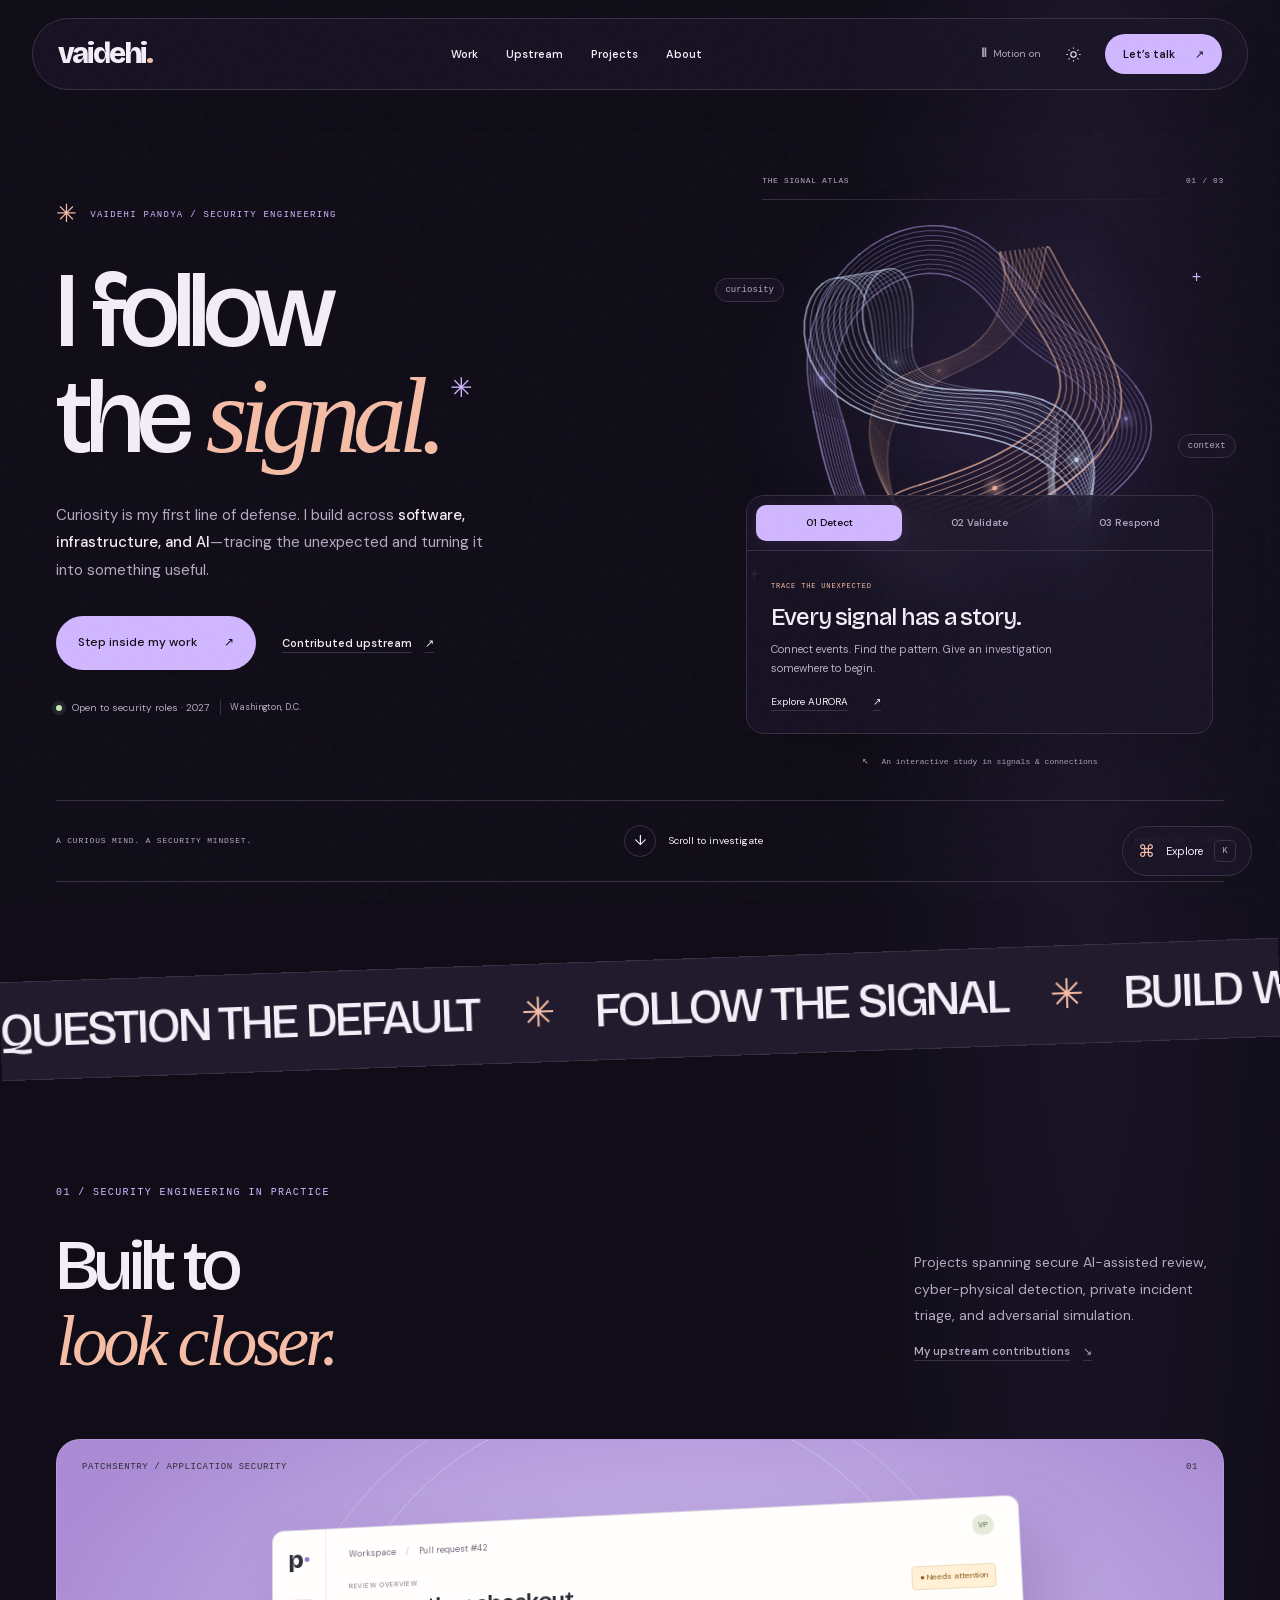
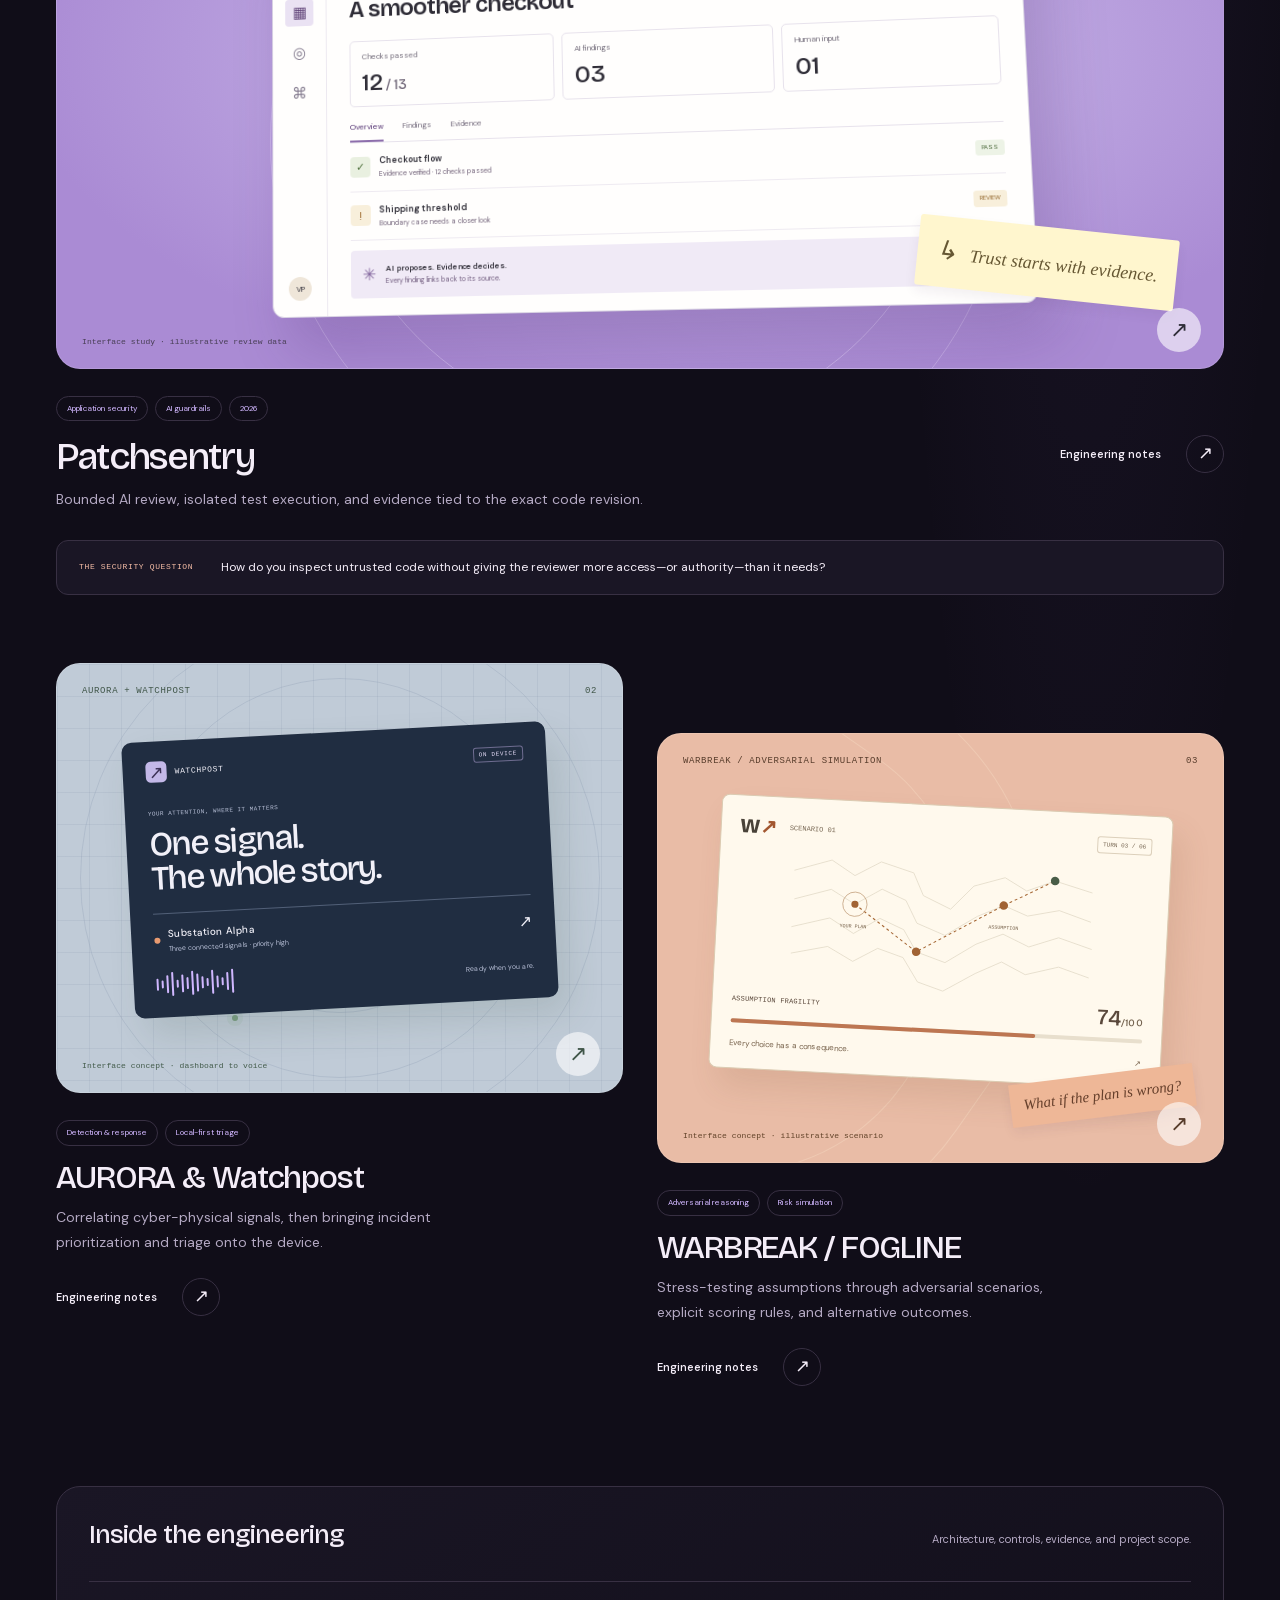
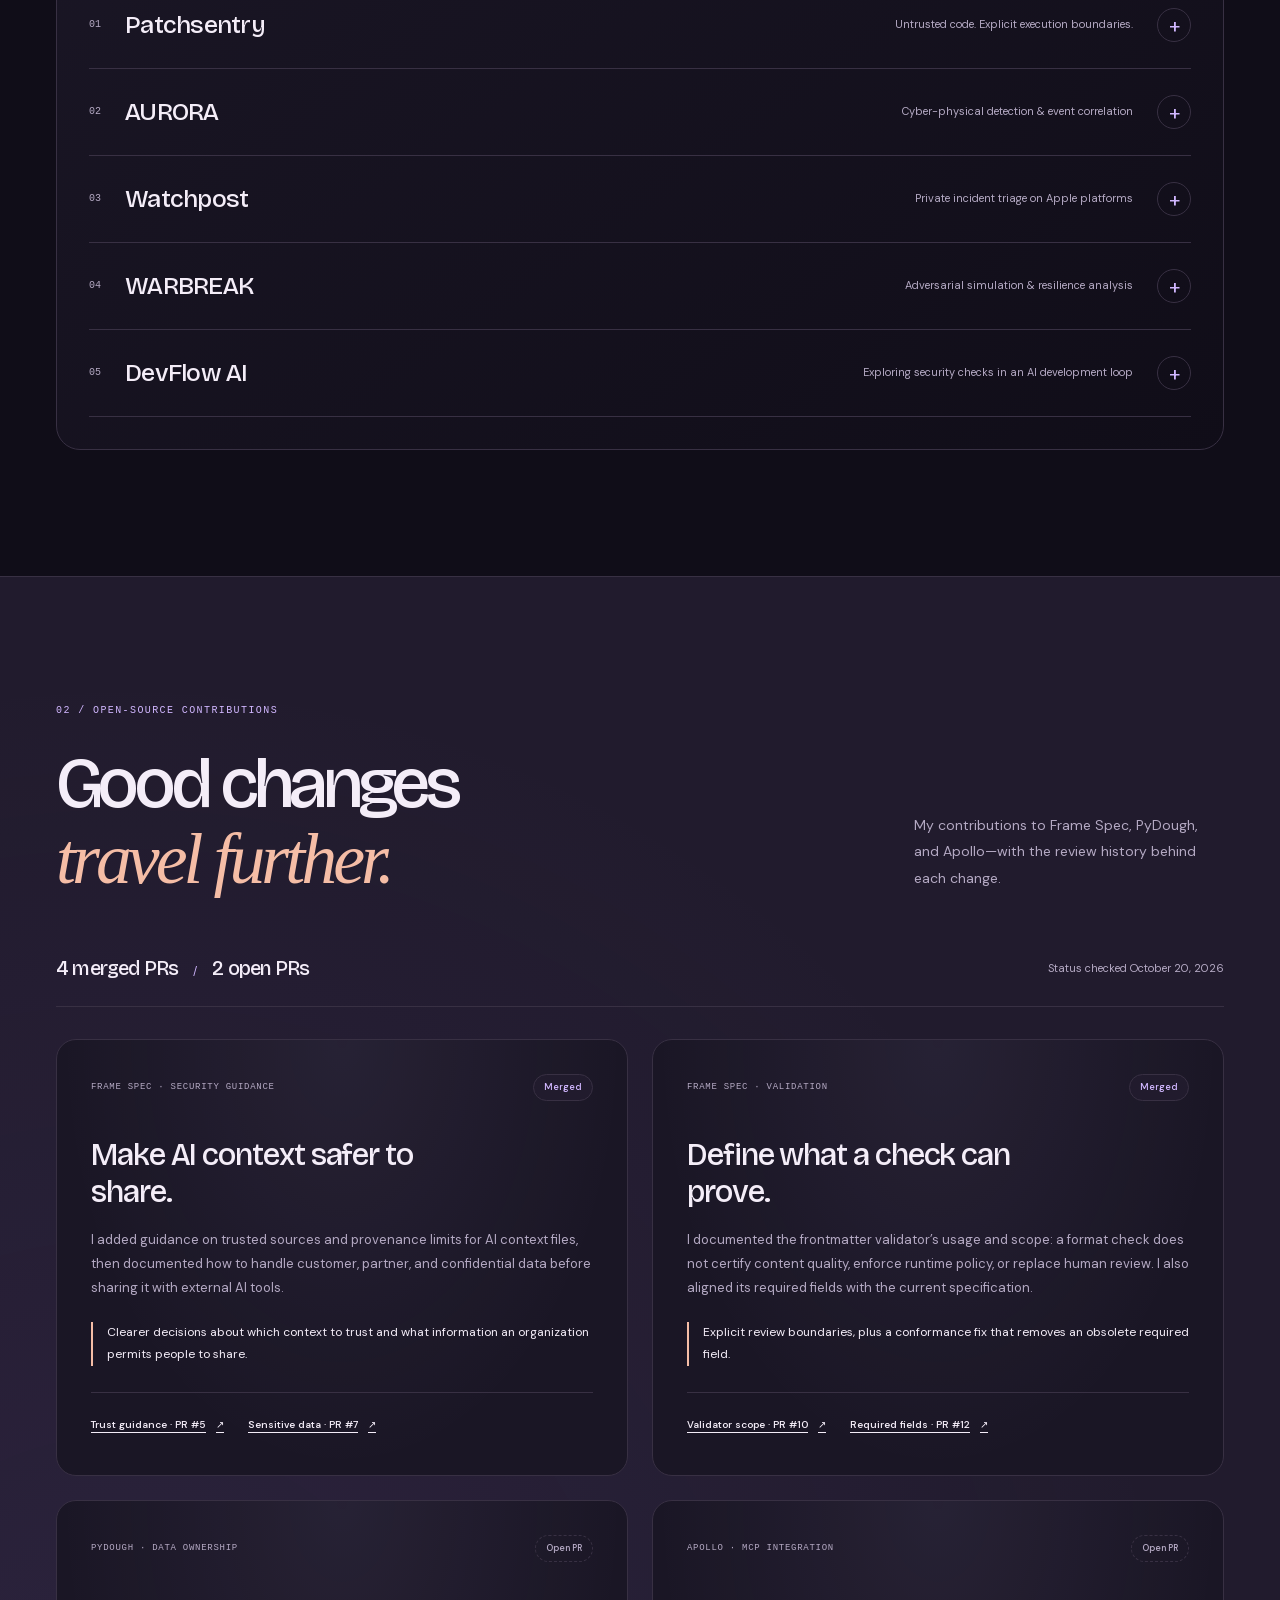
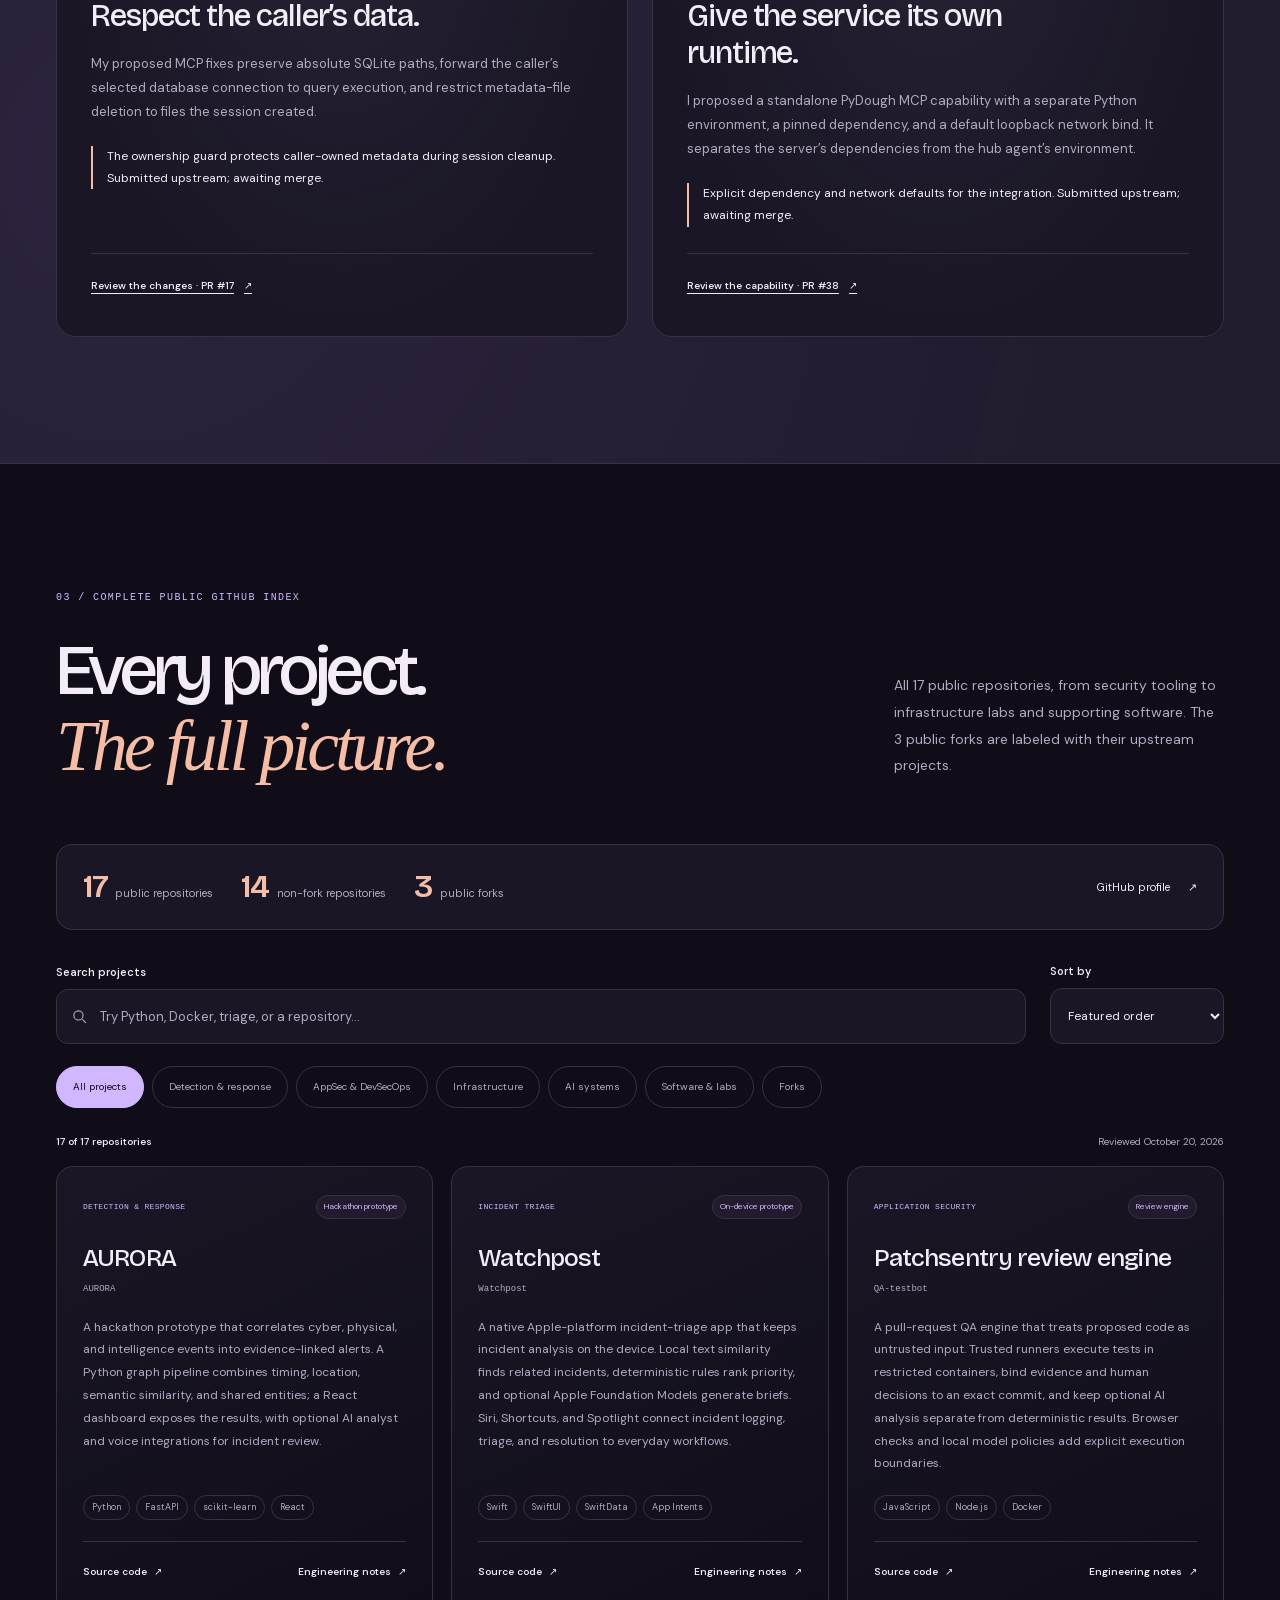
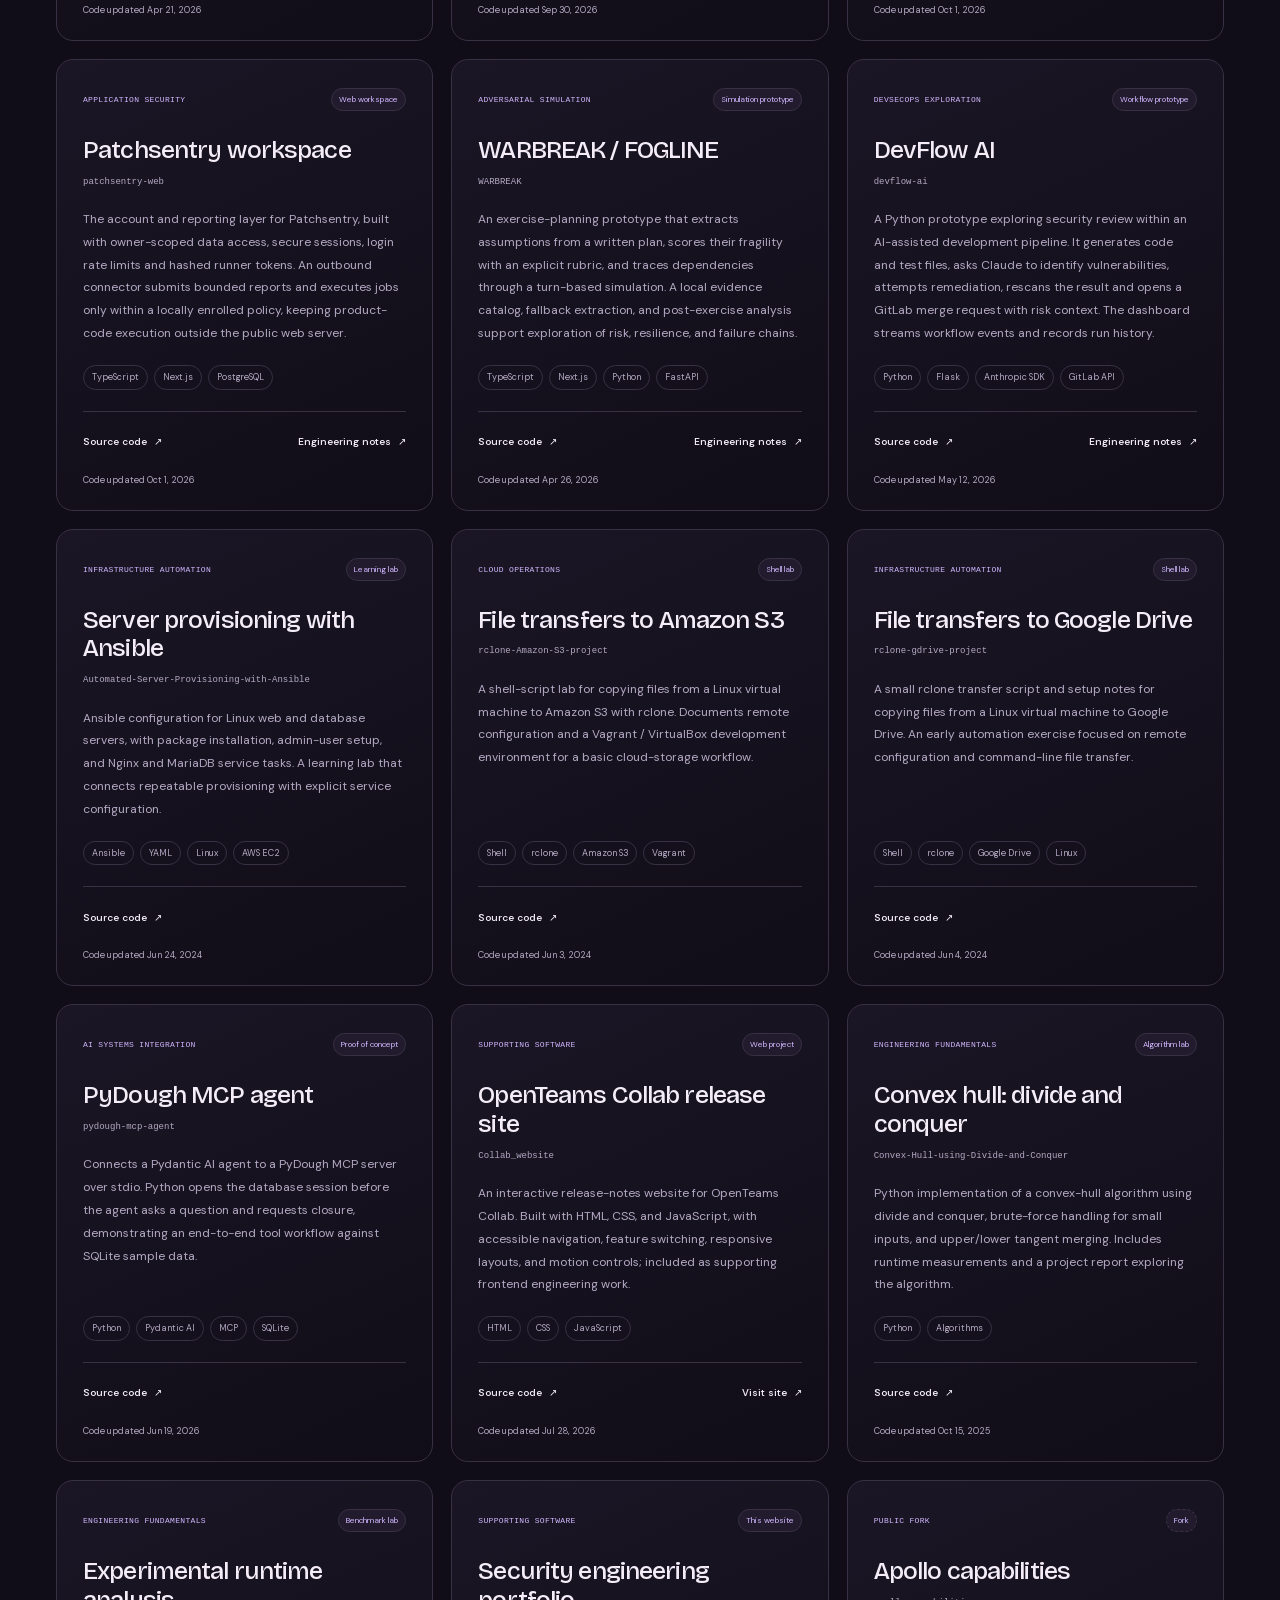
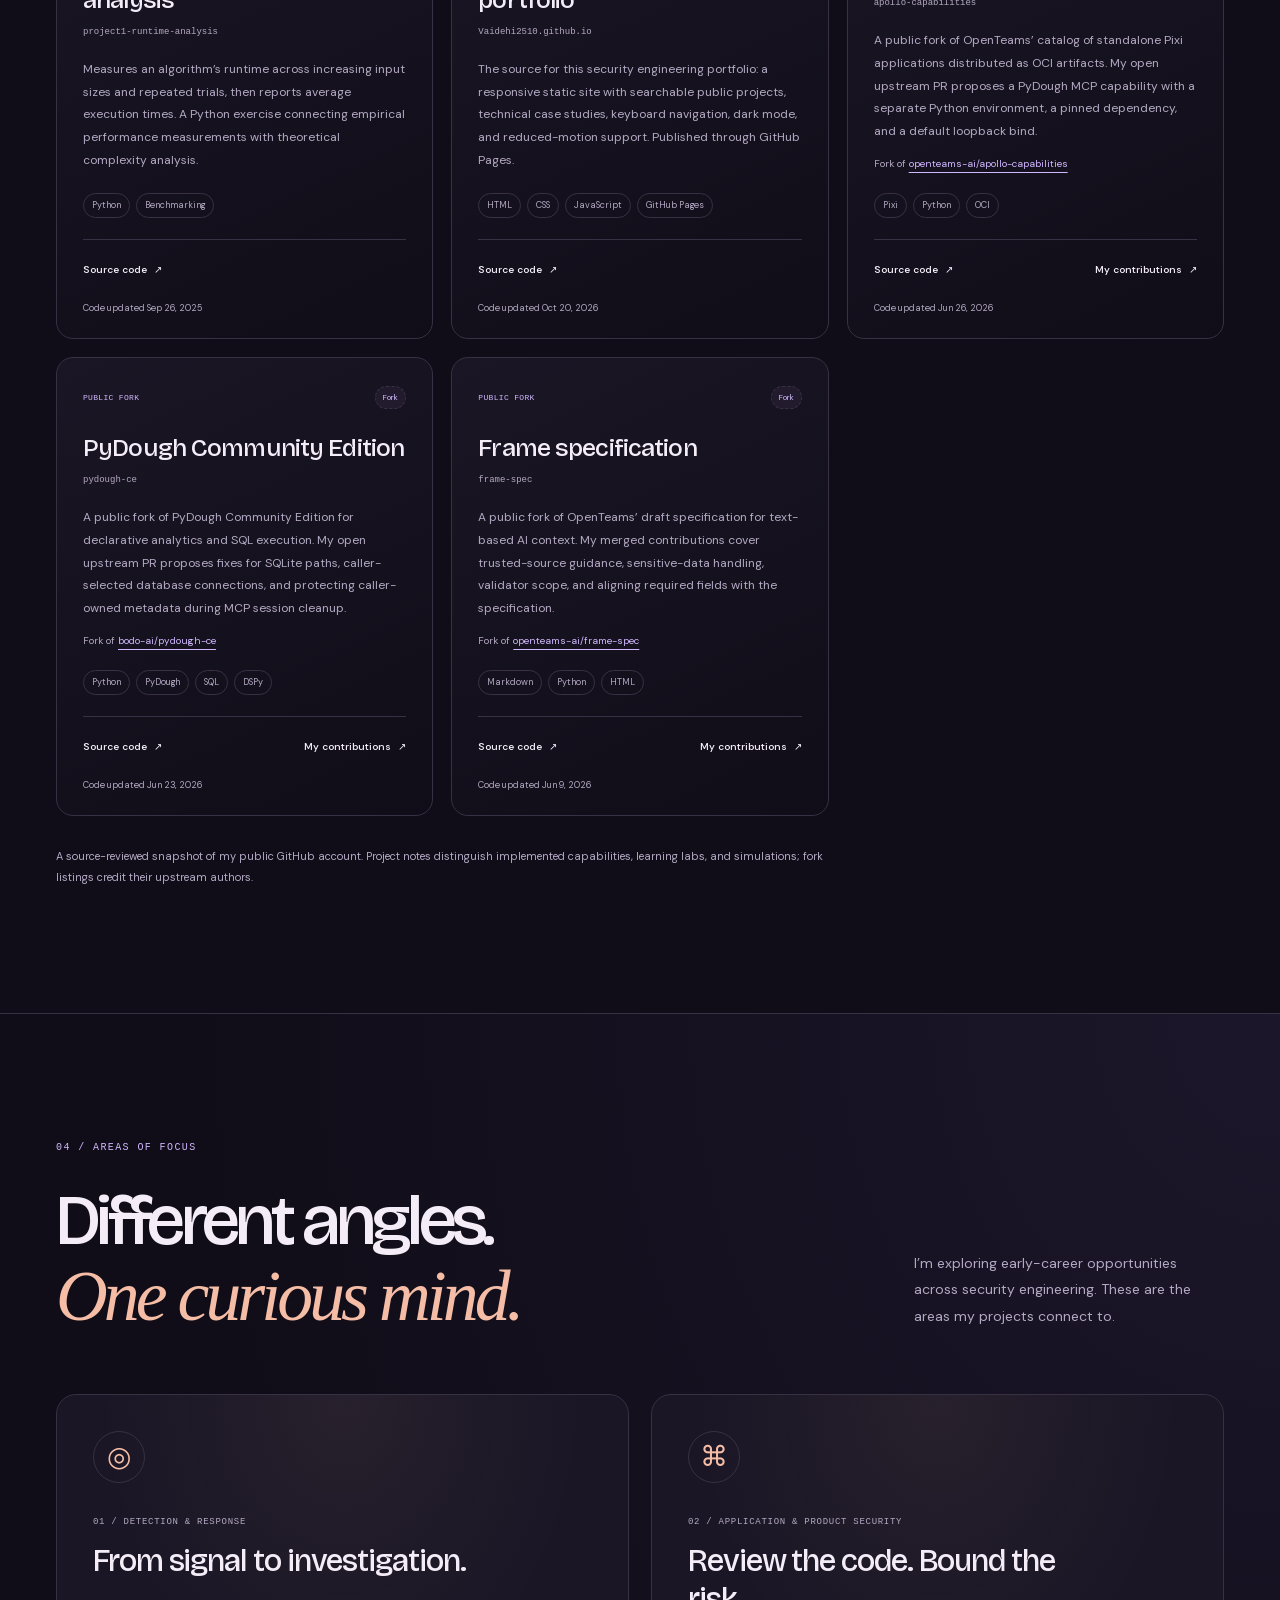
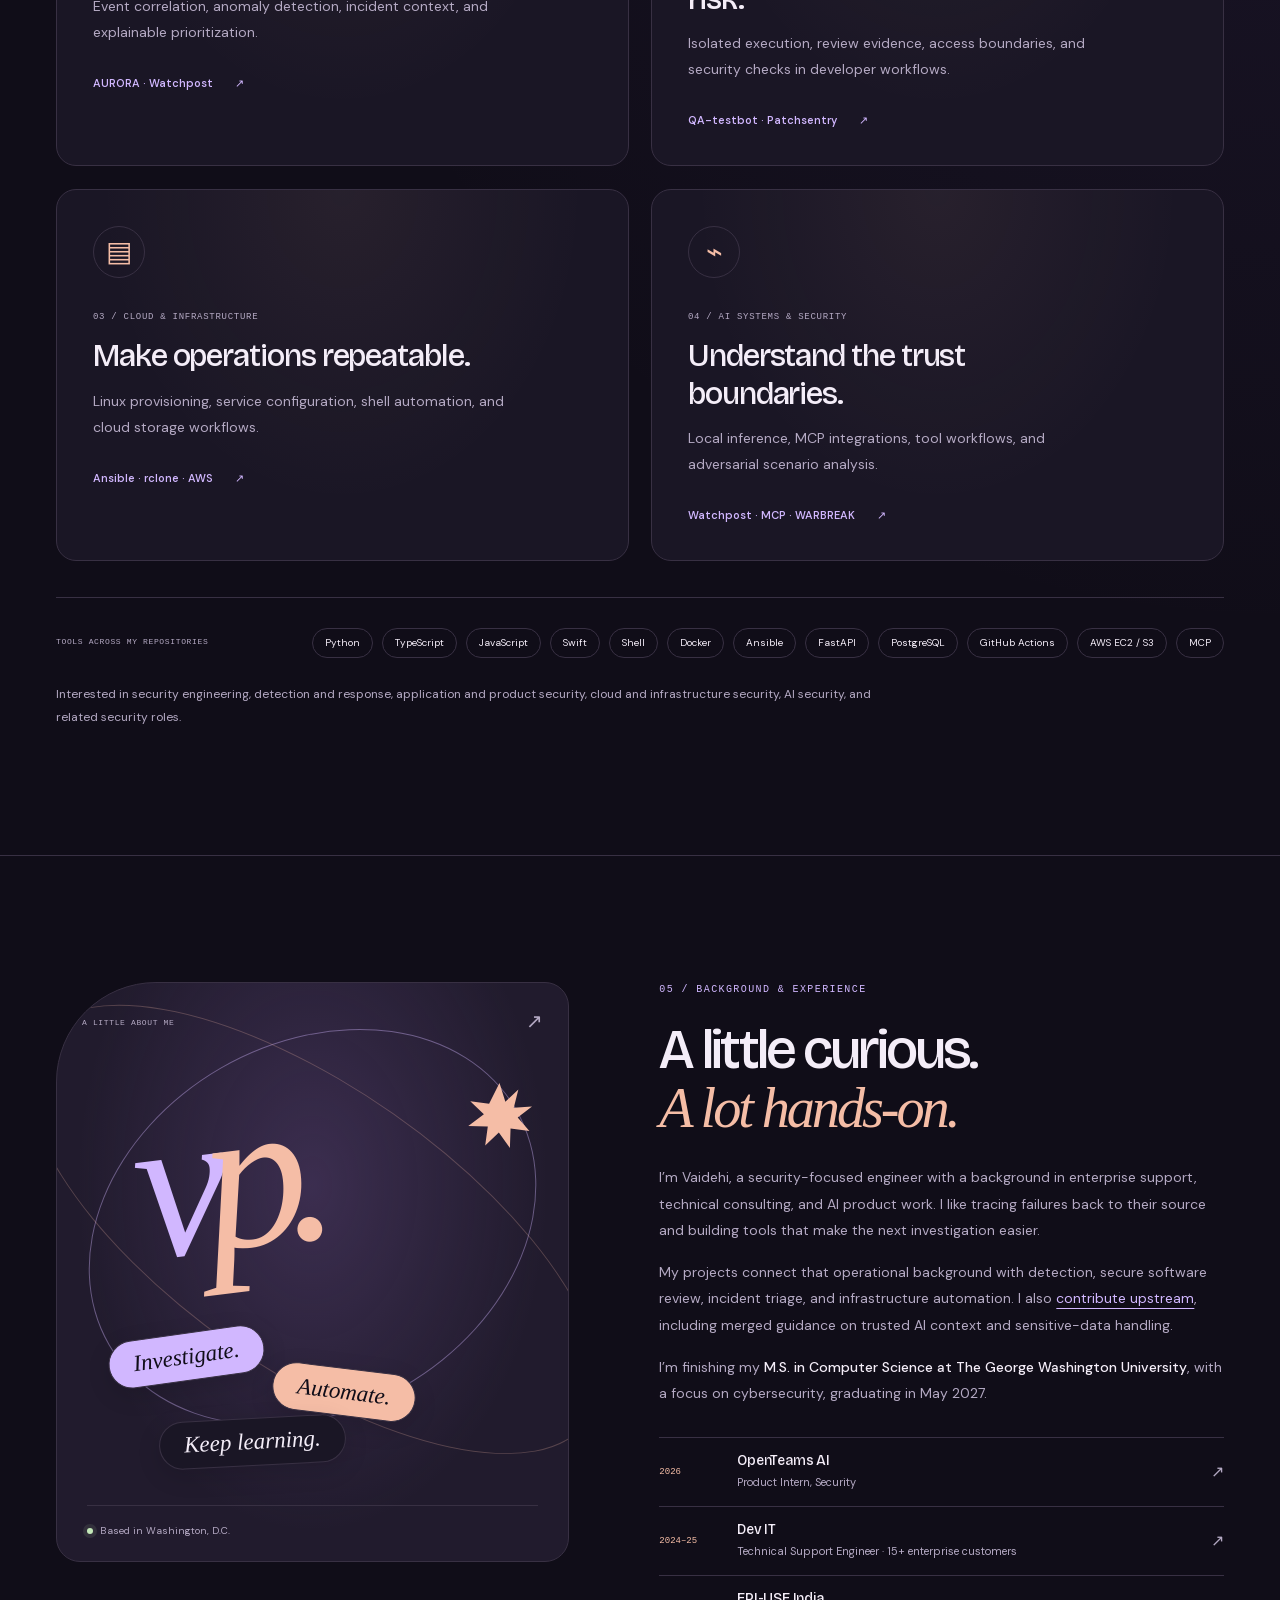
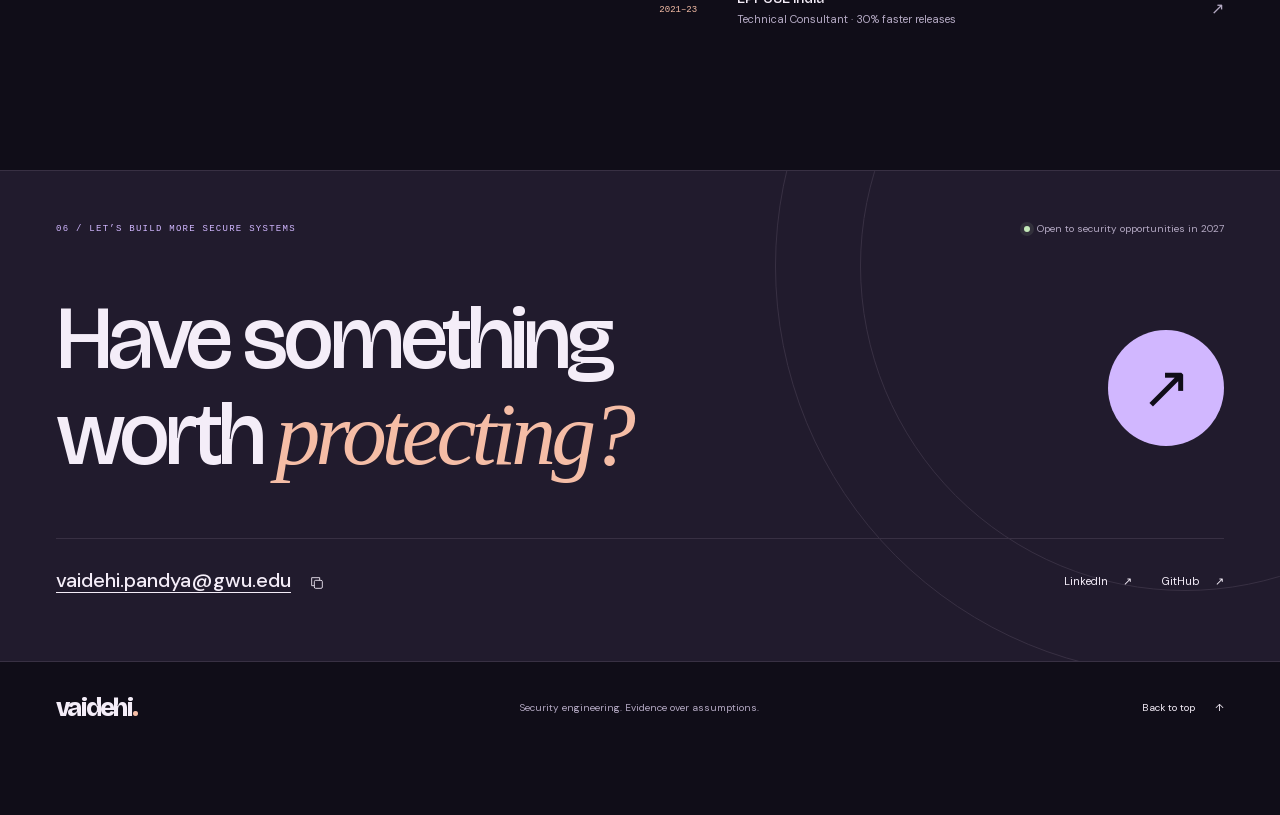
==== commit d291a699: "Revert "Rebuild portfolio with editorial motion and illustrated projects" This reverts commit 8601d3" ====
--- a/index.html
+++ b/index.html
@@ -5,21 +5,21 @@
   <meta name="viewport" content="width=device-width, initial-scale=1, viewport-fit=cover">
   <meta name="theme-color" content="#100d18">
   <title>Vaidehi Pandya — Security Engineering</title>
-  <meta name="description" content="Security engineering portfolio of Vaidehi Pandya. 100+ CTFs completed, security projects, open-source contributions, and the engineering behind them.">
+  <meta name="description" content="Security engineering portfolio of Vaidehi Pandya. Detection and response, application security, cloud automation, AI systems, and all 17 public GitHub repositories.">
   <link rel="canonical" href="https://vaidehi2510.github.io/">
   <meta property="og:type" content="website">
-  <meta property="og:title" content="Vaidehi Pandya — Curiosity. Practice. Security.">
+  <meta property="og:title" content="Vaidehi Pandya — I follow the signal.">
   <meta property="og:description" content="Security-focused engineering across detection, application security, infrastructure automation, and AI. Explore every public project.">
   <meta property="og:url" content="https://vaidehi2510.github.io/">
-  <meta property="og:image" content="https://vaidehi2510.github.io/social-preview.png?v=editorial-2">
+  <meta property="og:image" content="https://vaidehi2510.github.io/social-preview.png?v=signal-atlas-1">
   <meta property="og:image:width" content="1200">
   <meta property="og:image:height" content="630">
-  <meta property="og:image:alt" content="Vaidehi Pandya. Security engineering. Curiosity. Practice. Security.">
+  <meta property="og:image:alt" content="Vaidehi Pandya. Security engineering. I follow the signal.">
   <meta name="twitter:card" content="summary_large_image">
   <script type="application/ld+json">
     {"@context":"https://schema.org","@type":"Person","name":"Vaidehi Pandya","url":"https://vaidehi2510.github.io/","description":"Security-focused engineer building detection, incident triage, application security, and infrastructure automation projects.","sameAs":["https://www.linkedin.com/in/vaidehi-pandya/","https://github.com/Vaidehi2510"]}
   </script>
-  <link rel="icon" type="image/svg+xml" href="favicon.svg?v=editorial-2">
+  <link rel="icon" type="image/svg+xml" href="favicon.svg?v=signal-atlas-1">
   <link rel="preload" href="assets/fonts/bricolage-grotesque-latin.woff2" as="font" type="font/woff2" crossorigin>
   <link rel="preload" href="assets/fonts/dm-sans-latin.woff2" as="font" type="font/woff2" crossorigin>
   <script>
@@ -32,275 +32,115 @@
       document.documentElement.dataset.motion = matchMedia('(prefers-reduced-motion: reduce)').matches ? 'off' : 'on';
     }
   </script>
-  <link rel="stylesheet" href="styles.css?v=editorial-2">
-  <link rel="stylesheet" href="experience.css?v=editorial-2">
-  <script src="script.js?v=editorial-2" defer></script>
-  <script src="projects.js?v=editorial-2" defer></script>
-  <script src="experience.js?v=editorial-2" defer></script>
-  <script src="navigator.js?v=editorial-2" defer></script>
-  <script src="story.js?v=editorial-2" defer></script>
+  <link rel="stylesheet" href="styles.css?v=signal-atlas-1">
+  <link rel="stylesheet" href="experience.css?v=signal-atlas-1">
+  <script src="script.js?v=signal-atlas-1" defer></script>
+  <script src="projects.js?v=signal-atlas-1" defer></script>
+  <script src="experience.js?v=signal-atlas-1" defer></script>
+  <script src="navigator.js?v=signal-atlas-1" defer></script>
 </head>
 <body>
   <a class="skip-link" href="#main">Skip to content</a>
-  <div id="reading-progress" aria-hidden="true"></div><div class="cursor-halo" aria-hidden="true"></div>
-  <header class="site-header"><div class="header-inner">
-    <a class="wordmark" href="#top" aria-label="Vaidehi Pandya, home">vaidehi<span>pandya.</span></a>
-    <a class="header-role" href="#about">SECURITY ENGINEERING<br>WASHINGTON, D.C.</a>
-    <div class="header-actions">
-      <button id="motion-toggle" class="utility requires-js" type="button" aria-label="Pause animations" aria-pressed="false" hidden><span class="motion-icon" aria-hidden="true">Ⅱ</span><span data-motion-label>Motion on</span></button>
-      <button id="theme-toggle" class="theme-toggle requires-js" type="button" aria-label="Switch to light theme" hidden><svg viewBox="0 0 24 24" aria-hidden="true"><g class="theme-sun"><circle cx="12" cy="12" r="3.8"/><path d="M12 2v2m0 16v2M2 12h2m16 0h2M5 5l1.4 1.4m11.2 11.2L19 19M5 19l1.4-1.4M17.6 6.4 19 5"/></g><path class="theme-moon" d="M20.3 15.6A8.6 8.6 0 0 1 8.4 3.7a8.6 8.6 0 1 0 11.9 11.9Z"/></svg><span class="sr-only" data-theme-label>Light</span></button>
-      <a class="header-contact" href="#contact">Let’s talk <span aria-hidden="true">↗</span></a>
-      <button id="menu-toggle" class="menu-toggle requires-js" type="button" aria-label="Open navigation" hidden><span>Menu</span><i aria-hidden="true"></i></button>
-    </div>
-  </div></header>
+  <div id="reading-progress" aria-hidden="true"></div>
+  <div class="cursor-halo" aria-hidden="true"></div>
+  <header class="site-header">
+    <div class="wrap header-inner">
+      <a class="wordmark" href="#top" aria-label="Vaidehi Pandya, home">vaidehi<span>.</span></a>
+      <nav class="main-nav" aria-label="Main navigation">
+        <a href="#work" data-nav>Work</a>
+        <a href="#upstream" data-nav>Upstream</a>
+        <a href="#projects" data-nav>Projects</a>
+        <a href="#about" data-nav>About</a>
+      </nav>
+      <div class="header-actions">
+        <button id="motion-toggle" class="utility requires-js" type="button" aria-label="Pause animations" aria-pressed="false" hidden><span class="motion-icon" aria-hidden="true">Ⅱ</span><span data-motion-label>Motion on</span></button>
+        <button id="theme-toggle" class="theme-toggle requires-js" type="button" aria-label="Switch to dark theme" hidden><svg viewBox="0 0 24 24" aria-hidden="true"><g class="theme-sun"><circle cx="12" cy="12" r="3.8"/><path d="M12 2v2m0 16v2M2 12h2m16 0h2M5 5l1.4 1.4m11.2 11.2L19 19M5 19l1.4-1.4M17.6 6.4 19 5"/></g><path class="theme-moon" d="M20.3 15.6A8.6 8.6 0 0 1 8.4 3.7a8.6 8.6 0 1 0 11.9 11.9Z"/></svg><span class="sr-only" data-theme-label>Dark</span></button>
+        <a class="header-contact" href="#contact" data-nav>Let’s talk <span aria-hidden="true">↗</span></a>
+      </div>
+    </div>
+  </header>
   <main id="main">
-    <section class="hero-story" id="top" aria-labelledby="hero-heading" data-portrait-pending="true">
-      <div class="hero-stage">
-        <div class="hero-overline"><p>THE PERSON BEHIND THE PROJECTS</p><span>01 / INTRODUCTION</span></div>
-        <h1 id="hero-heading" class="hero-name"><span>VAIDEHI</span><em>PANDYA</em></h1>
-        <figure class="hero-portrait" aria-label="Vaidehi Pandya monogram">
-          <!-- PORTRAIT_INSERT: replace the monogram with the user's supplied professional photograph. -->
-          <div class="portrait-fallback" aria-hidden="true"><span>vp.</span><div class="portrait-orbit"></div><i>✳</i></div>
-          <figcaption><span>VAIDEHI PANDYA</span><span>CURIOUS BY DEFAULT.</span></figcaption>
-        </figure>
-        <div class="hero-side-note"><span class="side-line" aria-hidden="true"></span>SOFTWARE. SYSTEMS. SECURITY.</div>
-        <div class="hero-bottom"><p><span class="status-dot" aria-hidden="true"></span>Open to security roles · 2027</p><a href="#intro" class="scroll-cue">There’s more to the story <span aria-hidden="true">↓</span></a><span class="hero-location">BASED IN WASHINGTON, D.C.</span></div>
+    <section class="hero wrap" id="top" aria-labelledby="hero-heading">
+      <div class="hero-copy">
+        <p class="eyebrow"><span class="tiny-star" aria-hidden="true">✳</span> VAIDEHI PANDYA / SECURITY ENGINEERING</p>
+        <h1 id="hero-heading"><span class="hero-line">I follow</span><span class="hero-line">the <em>signal.</em><span class="hero-period" aria-hidden="true">✳</span></span></h1>
+        <p class="hero-intro">Curiosity is my first line of defense. I build across <strong>software, infrastructure, and AI</strong>—tracing the unexpected and turning it into something useful.</p>
+        <div class="hero-actions"><a class="button button-dark" href="#work" data-magnetic>Step inside my work <span aria-hidden="true">↗</span></a><a class="text-link" href="#upstream">Contributed upstream <span aria-hidden="true">↗</span></a></div>
+        <div class="availability"><span class="status-dot" aria-hidden="true"></span><span>Open to security roles · 2027</span><span class="availability-location">Washington, D.C.</span></div>
       </div>
+      <div class="hero-lab" id="design-demo" data-mode="evidence">
+        <div class="observatory-heading"><span class="mono">THE SIGNAL ATLAS</span><span class="lab-coordinate mono">01 / 03</span></div>
+        <div id="signal-observatory" aria-hidden="true">
+          <div class="orbital-fallback"><i></i><i></i><i></i><i></i></div>
+          <canvas id="signal-canvas"></canvas>
+          <span class="orbit-label orbit-label-one">curiosity</span><span class="orbit-label orbit-label-two">context</span><span class="orbit-cross cross-one">+</span><span class="orbit-cross cross-two">+</span>
+        </div>
+        <div class="observatory-console">
+          <div class="demo-tabs requires-js" role="tablist" aria-label="Explore my security approach" hidden>
+            <button class="demo-tab" id="tab-evidence" type="button" role="tab" aria-selected="true" aria-controls="demo-evidence" data-target="demo-evidence" tabindex="0">01 Detect</button>
+            <button class="demo-tab" id="tab-context" type="button" role="tab" aria-selected="false" aria-controls="demo-context" data-target="demo-context" tabindex="-1">02 Validate</button>
+            <button class="demo-tab" id="tab-action" type="button" role="tab" aria-selected="false" aria-controls="demo-action" data-target="demo-action" tabindex="-1">03 Respond</button>
+          </div>
+          <div class="demo-content">
+            <div id="demo-evidence" role="tabpanel" aria-labelledby="tab-evidence" tabindex="0"><span class="demo-kicker">TRACE THE UNEXPECTED</span><h2>Every signal has a story.</h2><p>Connect events. Find the pattern. Give an investigation somewhere to begin.</p><a href="#aurora" data-case-link>Explore AURORA <span aria-hidden="true">↗</span></a></div>
+            <div id="demo-context" role="tabpanel" aria-labelledby="tab-context" tabindex="0" hidden><span class="demo-kicker">DRAW THE BOUNDARY</span><h2>Confidence is not proof.</h2><p>Separate untrusted code, execution privileges, and the evidence behind a decision.</p><a href="#patchsentry" data-case-link>Explore Patchsentry <span aria-hidden="true">↗</span></a></div>
+            <div id="demo-action" role="tabpanel" aria-labelledby="tab-action" tabindex="0" hidden><span class="demo-kicker">MAKE THE NEXT MOVE CLEARER</span><h2>Context before escalation.</h2><p>Keep incident analysis local, priorities explainable, and the response reviewable.</p><a href="#watchpost" data-case-link>Explore Watchpost <span aria-hidden="true">↗</span></a></div>
+          </div>
+        </div>
+        <p class="observatory-caption"><span aria-hidden="true">↖</span> An interactive study in signals &amp; connections</p>
+      </div>
+      <div class="hero-bottom"><span class="mono">A CURIOUS MIND. A SECURITY MINDSET.</span><a href="#work" class="scroll-cue"><span class="scroll-orbit" aria-hidden="true">↓</span> Scroll to investigate</a><span class="hero-edition mono">PORTFOLIO / 2026</span></div>
     </section>
-
-    <section class="manifesto-section section-pad" id="intro" aria-labelledby="intro-heading" data-reading><div class="wrap">
-      <div class="chapter-label"><span>01 / THE MINDSET</span><span>START WITH A QUESTION.</span></div>
-      <h2 id="intro-heading" class="manifesto-title"><span class="reading-line">What happens</span><span class="reading-line">when the system</span><span class="reading-line"><em>doesn’t behave?</em></span></h2>
-      <div class="manifesto-bottom"><span class="editorial-star" aria-hidden="true">✳</span><p>That’s where I get curious. I’m Vaidehi, a security-focused engineer connecting hands-on investigation with the software, infrastructure, and AI systems we depend on.</p><a href="#work" class="editorial-link">See what I’m building <span aria-hidden="true">↘</span></a></div>
-    </div></section>
-
-    <section class="work-gallery" id="work" aria-labelledby="work-heading">
-      <div class="gallery-sticky">
-        <div class="gallery-heading wrap"><div><p class="eyebrow">02 / SELECTED WORK</p><h2 id="work-heading">Questions into <em>projects.</em></h2></div><div class="gallery-controls"><span id="gallery-position" aria-live="polite">01 / 04</span><button id="gallery-prev" aria-label="Previous featured project" hidden>←</button><button id="gallery-next" aria-label="Next featured project" hidden>→</button></div></div>
-        <div class="gallery-viewport"><div class="gallery-track">
-          <article class="feature-story" data-project="0" aria-labelledby="feature-patchsentry-title">
-            <a class="feature-image" href="#patchsentry" data-case-link aria-label="Read the Patchsentry engineering story"><img src="assets/projects/patchsentry-cover.jpg" width="1280" height="800" loading="lazy" decoding="async" alt=""><span class="feature-image-index">01 / PATCHSENTRY</span><span class="feature-image-caption">PROJECT ILLUSTRATION</span><span class="feature-image-open" aria-hidden="true">↗</span></a>
-            <div class="feature-story-copy"><div><p class="eyebrow">APPLICATION & PRODUCT SECURITY</p><h3 id="feature-patchsentry-title"><a href="#patchsentry" data-case-link>Where code meets<br><em>a trust boundary.</em></a></h3></div><div><p>How do you review untrusted code without giving it the privileges of the reviewer?</p><span class="feature-detail">Restricted execution. Revision-bound evidence. Human review.</span><a class="editorial-link" href="#patchsentry" data-case-link>Inside Patchsentry <span aria-hidden="true">↗</span></a></div></div>
+    <div class="signal-marquee" aria-hidden="true"><div class="marquee-track"><span>QUESTION THE DEFAULT <i>✳</i> FOLLOW THE SIGNAL <i>✳</i> BUILD WITH INTENT <i>✳</i> </span><span>QUESTION THE DEFAULT <i>✳</i> FOLLOW THE SIGNAL <i>✳</i> BUILD WITH INTENT <i>✳</i> </span></div></div>
+
+    <section class="work-section section-pad" id="work" aria-labelledby="work-heading">
+      <div class="wrap">
+        <div class="section-heading reveal"><div><p class="eyebrow">01 / Security engineering in practice</p><h2 id="work-heading">Built to<br><span class="muted-heading">look closer.</span></h2></div><p>Projects spanning secure AI-assisted review, cyber-physical detection, private incident triage, and adversarial simulation.<br><a class="text-link" href="#upstream">My upstream contributions <span aria-hidden="true">↘</span></a></p></div>
+        <article class="project project-patch reveal">
+          <a data-tilt class="project-visual patch-visual" href="#patchsentry" data-case-link aria-label="Read the Patchsentry security engineering notes">
+            <div class="visual-topline"><span>PATCHSENTRY / APPLICATION SECURITY</span><span aria-hidden="true">01</span></div>
+            <div class="patch-app" aria-hidden="true">
+              <div class="app-sidebar"><span class="app-logo">p<span>·</span></span><span class="sidebar-icon selected">▦</span><span class="sidebar-icon">◎</span><span class="sidebar-icon">⌘</span><span class="sidebar-bottom">VP</span></div>
+              <div class="app-main">
+                <div class="app-breadcrumb">Workspace <span>/</span> Pull request #42 <span class="app-avatar">VP</span></div>
+                <div class="app-title"><div><small>REVIEW OVERVIEW</small><strong>A smoother checkout</strong></div><span class="attention-badge">● Needs attention</span></div>
+                <div class="app-stats"><div><span>Checks passed</span><strong>12<span> / 13</span></strong></div><div><span>AI findings</span><strong>03</strong></div><div><span>Human input</span><strong>01</strong></div></div>
+                <div class="app-tabs"><span class="active">Overview</span><span>Findings</span><span>Evidence</span></div>
+                <div class="app-finding"><span class="finding-symbol">✓</span><div><strong>Checkout flow</strong><small>Evidence verified · 12 checks passed</small></div><span class="pass-badge">PASS</span></div>
+                <div class="app-finding"><span class="finding-symbol warn">!</span><div><strong>Shipping threshold</strong><small>Boundary case needs a closer look</small></div><span class="review-badge">REVIEW</span></div>
+                <div class="app-ai-note"><span>✳</span><div><strong>AI proposes. Evidence decides.</strong><small>Every finding links back to its source.</small></div><span>↗</span></div>
+              </div>
+            </div>
+            <div class="floating-note patch-note" aria-hidden="true"><span>↳</span> Trust starts with evidence.</div>
+            <span class="visual-caption">Interface study · illustrative review data</span>
+            <span class="project-open" aria-hidden="true">↗</span>
+          </a>
+          <div class="project-info"><div><div class="project-tags"><span>Application security</span><span>AI guardrails</span><span>2026</span></div><h3><a href="#patchsentry" data-case-link>Patchsentry</a></h3><p>Bounded AI review, isolated test execution, and evidence tied to the exact code revision.</p></div><a class="case-link" href="#patchsentry" data-case-link>Engineering notes <span aria-hidden="true">↗</span></a></div>
+          <div class="project-takeaway"><span class="mono">THE SECURITY QUESTION</span><p>How do you inspect untrusted code without giving the reviewer more access—or authority—than it needs?</p></div>
+        </article>
+
+        <div class="project-pair">
+          <article class="project project-aurora reveal">
+            <a data-tilt class="project-visual aurora-visual" href="#aurora" data-case-link aria-label="Read the AURORA detection engineering notes">
+              <div class="visual-topline"><span>AURORA + WATCHPOST</span><span aria-hidden="true">02</span></div>
+              <div class="radar-grid" aria-hidden="true"><span class="radar-ring ring-one"></span><span class="radar-ring ring-two"></span><span class="radar-ring ring-three"></span><span class="radar-line"></span><i class="radar-dot dot-one"></i><i class="radar-dot dot-two"></i><i class="radar-dot dot-three"></i></div>
+              <div class="alert-preview" aria-hidden="true"><div class="alert-preview-top"><span class="alert-mark">↗</span><span>WATCHPOST</span><span class="alert-live">ON DEVICE</span></div><span class="alert-overline">YOUR ATTENTION, WHERE IT MATTERS</span><strong>One signal.<br>The whole story.</strong><div class="alert-separator"></div><div class="alert-incident"><span class="incident-dot"></span><div><b>Substation Alpha</b><small>Three connected signals · priority high</small></div><span>↗</span></div><div class="waveform"><i></i><i></i><i></i><i></i><i></i><i></i><i></i><i></i><i></i><i></i><i></i><i></i><i></i><i></i><i></i><i></i><span>Ready when you are.</span></div></div>
+              <span class="visual-caption">Interface concept · dashboard to voice</span><span class="project-open" aria-hidden="true">↗</span>
+            </a>
+            <div class="project-info"><div><div class="project-tags"><span>Detection & response</span><span>Local-first triage</span></div><h3><a href="#aurora" data-case-link>AURORA & Watchpost</a></h3><p>Correlating cyber-physical signals, then bringing incident prioritization and triage onto the device.</p></div><a class="case-link" href="#aurora" data-case-link>Engineering notes <span aria-hidden="true">↗</span></a></div>
           </article>
-          <article class="feature-story" data-project="1" aria-labelledby="feature-aurora-title">
-            <a class="feature-image" href="#aurora" data-case-link aria-label="Read the AURORA engineering story"><img src="assets/projects/aurora-cover.jpg" width="1280" height="800" loading="lazy" decoding="async" alt=""><span class="feature-image-index">02 / AURORA</span><span class="feature-image-caption">PROJECT ILLUSTRATION</span><span class="feature-image-open" aria-hidden="true">↗</span></a>
-            <div class="feature-story-copy"><div><p class="eyebrow">DETECTION & INVESTIGATION</p><h3 id="feature-aurora-title"><a href="#aurora" data-case-link>Different signals.<br><em>A connected story.</em></a></h3></div><div><p>Cyber events and physical signals become more useful when you can see what connects them.</p><span class="feature-detail">Event correlation, graph analysis, and incident context.</span><a class="editorial-link" href="#aurora" data-case-link>Inside AURORA <span aria-hidden="true">↗</span></a></div></div>
+          <article class="project project-warbreak reveal">
+            <a data-tilt class="project-visual warbreak-visual" href="#warbreak" data-case-link aria-label="Read the WARBREAK simulation engineering notes">
+              <div class="visual-topline"><span>WARBREAK / ADVERSARIAL SIMULATION</span><span aria-hidden="true">03</span></div>
+              <div class="strategy-board" aria-hidden="true"><div class="board-topline"><span class="board-logo">W<span>↗</span></span><span>SCENARIO 01</span><span class="board-turn">TURN 03 / 06</span></div><svg class="strategy-map" viewBox="0 0 400 200" fill="none"><path class="map-contour" d="M-10 35 42 18 75 38 111 17 157 30 172 61 211 78 242 44 285 30 316 47 355 31 408 45M-8 75 43 59 77 78 114 55 148 69 165 100 205 115 249 86 285 69 319 82 363 72 408 86M-10 114 43 99 77 119 113 96 147 110 166 140 207 153 249 125 286 109 323 125 364 110 411 124M-9 151 42 139 78 158 112 138 148 149 170 182 206 193 250 166 286 148 320 164 366 151 409 164"/><path class="map-route" d="M77 78 166 140 285 69 355 31"/><circle cx="77" cy="78" r="17" class="map-target"/><circle cx="77" cy="78" r="5" class="map-node"/><circle cx="166" cy="140" r="6" class="map-node"/><circle cx="285" cy="69" r="6" class="map-node"/><circle cx="355" cy="31" r="6" class="map-end"/><text x="57" y="111">YOUR PLAN</text><text x="265" y="102">ASSUMPTION</text></svg><div class="board-risk"><span>ASSUMPTION FRAGILITY</span><strong>74<span>/100</span></strong></div><div class="risk-bar"><span></span></div><div class="board-footer"><span>Every choice has a consequence.</span><span>↗</span></div></div>
+              <div class="floating-note warbreak-note" aria-hidden="true">What if the plan is wrong?</div>
+              <span class="visual-caption">Interface concept · illustrative scenario</span><span class="project-open" aria-hidden="true">↗</span>
+            </a>
+            <div class="project-info"><div><div class="project-tags"><span>Adversarial reasoning</span><span>Risk simulation</span></div><h3><a href="#warbreak" data-case-link>WARBREAK / FOGLINE</a></h3><p>Stress-testing assumptions through adversarial scenarios, explicit scoring rules, and alternative outcomes.</p></div><a class="case-link" href="#warbreak" data-case-link>Engineering notes <span aria-hidden="true">↗</span></a></div>
           </article>
-          <article class="feature-story" data-project="2" aria-labelledby="feature-watchpost-title">
-            <a class="feature-image" href="#watchpost" data-case-link aria-label="Read the Watchpost engineering story"><img src="assets/projects/watchpost-cover.jpg" width="1280" height="800" loading="lazy" decoding="async" alt=""><span class="feature-image-index">03 / WATCHPOST</span><span class="feature-image-caption">PROJECT ILLUSTRATION</span><span class="feature-image-open" aria-hidden="true">↗</span></a>
-            <div class="feature-story-copy"><div><p class="eyebrow">INCIDENT RESPONSE & PRIVACY</p><h3 id="feature-watchpost-title"><a href="#watchpost" data-case-link>Keep the context.<br><em>Keep it local.</em></a></h3></div><div><p>A private place to log incidents, find related events, and make the next response clearer.</p><span class="feature-detail">On-device incident triage for Apple platforms.</span><a class="editorial-link" href="#watchpost" data-case-link>Inside Watchpost <span aria-hidden="true">↗</span></a></div></div>
-          </article>
-          <article class="feature-story" data-project="3" aria-labelledby="feature-warbreak-title">
-            <a class="feature-image" href="#warbreak" data-case-link aria-label="Read the WARBREAK engineering story"><img src="assets/projects/warbreak-cover.jpg" width="1280" height="800" loading="lazy" decoding="async" alt=""><span class="feature-image-index">04 / WARBREAK</span><span class="feature-image-caption">PROJECT ILLUSTRATION</span><span class="feature-image-open" aria-hidden="true">↗</span></a>
-            <div class="feature-story-copy"><div><p class="eyebrow">ADVERSARIAL THINKING</p><h3 id="feature-warbreak-title"><a href="#warbreak" data-case-link>Put the plan<br><em>under pressure.</em></a></h3></div><div><p>Make assumptions visible. Explore what happens when one dependency starts to fail.</p><span class="feature-detail">Fictional adversarial simulation and resilience analysis.</span><a class="editorial-link" href="#warbreak" data-case-link>Inside WARBREAK <span aria-hidden="true">↗</span></a></div></div>
-          </article>
-        </div></div>
-      </div>
-    </section>
-
-    <section class="practice-section section-pad" id="practice" aria-labelledby="practice-heading"><div class="wrap">
-      <div class="chapter-label"><span>03 / PUTTING IN THE REPS</span><span>LEARNING BY DOING.</span></div>
-      <div class="practice-layout"><div class="practice-stat reveal"><strong>100<span>+</span></strong><h2 id="practice-heading">CTFs<br><em>completed.</em></h2></div><div class="practice-copy reveal"><span class="practice-flag" aria-hidden="true">⚑</span><h3>Practice makes<br>the questions <em>sharper.</em></h3><p>More than 100 capture-the-flag challenges completed. Each one is another opportunity to investigate an unfamiliar problem, test an idea, and keep working when the obvious answer doesn’t hold.</p><div class="practice-loop"><span>Observe</span><i aria-hidden="true">↗</i><span>Test</span><i aria-hidden="true">↗</i><span>Understand</span><i aria-hidden="true">↗</i><span>Repeat</span></div></div></div>
-      <p class="practice-footer">The same curiosity carries into the things I build.</p>
-    </div></section>
-
-    <section class="upstream-section section-pad" id="upstream" aria-labelledby="upstream-heading"><div class="wrap">
-      <div class="section-heading reveal"><div><p class="eyebrow">04 / BEYOND MY OWN REPOSITORIES</p><h2 id="upstream-heading">Make the change.<br><em>Send it upstream.</em></h2></div><p>Contributing to the systems I work with—through security guidance, clearer validation boundaries, and proposed implementation fixes.</p></div>
-      <div class="upstream-summary"><p><strong>4 merged PRs</strong><span aria-hidden="true"> / </span><strong>2 open PRs</strong></p><p>Status checked <time datetime="2026-10-20">October 20, 2026</time></p></div>
-      <div class="upstream-layout"><figure class="upstream-art reveal"><img src="assets/projects/ai-cover.jpg" width="1280" height="800" loading="lazy" decoding="async" alt="Interconnected glass forms, an illustration of shared systems"><figcaption>SMALL CHANGES. SHARED SYSTEMS. <span>PROJECT ILLUSTRATION</span></figcaption></figure><div class="upstream-grid">
-        <article class="upstream-card reveal"><div class="upstream-topline"><span class="mono">FRAME SPEC / SECURITY GUIDANCE</span><span class="contribution-status">Merged</span></div><h3>Be deliberate about trust.</h3><p>I added trusted-source guidance and documented sensitive-data handling before sharing organizational context with external AI tools.</p><div class="upstream-links"><a href="https://github.com/openteams-ai/frame-spec/pull/5">Trust guidance · #5 ↗</a><a href="https://github.com/openteams-ai/frame-spec/pull/7">Sensitive data · #7 ↗</a></div></article>
-        <article class="upstream-card reveal"><div class="upstream-topline"><span class="mono">FRAME SPEC / VALIDATION</span><span class="contribution-status">Merged</span></div><h3>Know what a check proves.</h3><p>I documented the validator’s scope and review boundaries, then aligned its required fields with the specification.</p><div class="upstream-links"><a href="https://github.com/openteams-ai/frame-spec/pull/10">Validator scope · #10 ↗</a><a href="https://github.com/openteams-ai/frame-spec/pull/12">Required fields · #12 ↗</a></div></article>
-        <article class="upstream-card reveal"><div class="upstream-topline"><span class="mono">PYDOUGH / DATA OWNERSHIP</span><span class="contribution-status is-open">Open PR</span></div><h3>Respect the caller’s data.</h3><p>Proposed fixes preserve SQLite paths, forward the selected database connection, and protect caller-owned metadata during session cleanup.</p><div class="upstream-links"><a href="https://github.com/bodo-ai/pydough-ce/pull/17">Proposed implementation · #17 ↗</a></div></article>
-        <article class="upstream-card reveal"><div class="upstream-topline"><span class="mono">APOLLO / MCP INTEGRATION</span><span class="contribution-status is-open">Open PR</span></div><h3>Give the service its own space.</h3><p>I proposed a standalone PyDough MCP capability with a separate dependency environment, a pinned dependency, and a default loopback bind.</p><div class="upstream-links"><a href="https://github.com/openteams-ai/apollo-capabilities/pull/38">Proposed capability · #38 ↗</a></div></article>
-      </div></div>
-    </div></section>
-    <!-- PROJECT_DIRECTORY_START -->
-<section class="directory-section section-pad" id="projects" aria-labelledby="projects-heading"><div class="wrap">
-  <div class="section-heading reveal"><div><p class="eyebrow">05 / The complete collection</p><h2 id="projects-heading">The things<br><span class="muted-heading">I’m working on.</span></h2></div><p>All 17 public repositories, from security tooling to infrastructure labs and supporting software. The 3 public forks are labeled with their upstream projects.</p></div>
-  <div class="directory-summary"><span><strong>17</strong> public repositories</span><span><strong>14</strong> non-fork repositories</span><span><strong>3</strong> public forks</span><a href="https://github.com/Vaidehi2510?tab=repositories">GitHub profile <span aria-hidden="true">↗</span></a></div>
-  <div class="project-controls requires-js" hidden>
-    <div class="project-toolbar"><label class="project-search-label" for="project-search"><span>Search projects</span><span class="search-field"><svg viewBox="0 0 24 24" aria-hidden="true"><circle cx="10.5" cy="10.5" r="6.5"/><path d="m16 16 5 5"/></svg><input id="project-search" type="search" placeholder="Try Python, Docker, triage, or a repository…" autocomplete="off" aria-controls="project-grid"></span></label><label class="project-sort-label" for="project-sort"><span>Sort by</span><select id="project-sort" aria-controls="project-grid"><option value="featured">Featured order</option><option value="name">Repository name</option><option value="updated">Recently updated</option></select></label></div>
-    <div class="project-filters" role="group" aria-label="Filter projects by area"><button type="button" data-project-filter="all" aria-pressed="true">All projects</button><button type="button" data-project-filter="detection" aria-pressed="false">Detection &amp; response</button><button type="button" data-project-filter="appsec" aria-pressed="false">AppSec &amp; DevSecOps</button><button type="button" data-project-filter="cloud" aria-pressed="false">Infrastructure</button><button type="button" data-project-filter="ai" aria-pressed="false">AI systems</button><button type="button" data-project-filter="foundations" aria-pressed="false">Software &amp; labs</button><button type="button" data-project-filter="forks" aria-pressed="false">Forks</button></div>
-  </div>
-  <div class="directory-status"><p id="project-count" role="status" aria-live="polite">17 of 17 repositories</p><p>Reviewed <time datetime="2026-10-20">October 20, 2026</time></p></div>
-  <div class="repo-grid" id="project-grid"><article class="repo-card reveal" id="repo-AURORA" data-name="AURORA" data-category="detection ai" data-updated="2026-04-21T17:03:52Z" data-order="0">
-  <a class="repo-image-link" href="https://github.com/Vaidehi2510/AURORA" tabindex="-1" aria-hidden="true"><img class="repo-image" src="assets/projects/aurora-cover.jpg" alt="" loading="lazy" decoding="async" width="1280" height="800"><span class="repo-image-caption">Project illustration</span></a>
-  <div class="repo-topline"><span class="repo-area">Detection &amp; response</span><span class="repo-scope">Hackathon prototype</span></div>
-  <h3><a href="https://github.com/Vaidehi2510/AURORA">AURORA</a></h3>
-  <p class="repo-slug">AURORA</p>
-  <details class="repo-description-disclosure"><summary>About this project</summary><p class="repo-description">A hackathon prototype that correlates cyber, physical, and intelligence events into evidence-linked alerts. A Python graph pipeline combines timing, location, semantic similarity, and shared entities; a React dashboard exposes the results, with optional AI analyst and voice integrations for incident review.</p></details>
-
-  <div class="repo-stack" aria-label="Technologies"><span>Python</span><span>FastAPI</span><span>scikit-learn</span><span>React</span></div>
-  <div class="repo-links"><a href="https://github.com/Vaidehi2510/AURORA" aria-label="View AURORA on GitHub">Source code <span aria-hidden="true">↗</span></a><a href="#aurora" data-case-link>Engineering notes <span aria-hidden="true">↗</span></a></div>
-  <p class="repo-date">Code updated <time datetime="2026-04-21">Apr 21, 2026</time></p>
-</article><article class="repo-card reveal" id="repo-Watchpost" data-name="Watchpost" data-category="detection ai" data-updated="2026-09-30T08:02:25Z" data-order="1">
-  <a class="repo-image-link" href="https://github.com/Vaidehi2510/Watchpost" tabindex="-1" aria-hidden="true"><img class="repo-image" src="assets/projects/watchpost-cover.jpg" alt="" loading="lazy" decoding="async" width="1280" height="800"><span class="repo-image-caption">Project illustration</span></a>
-  <div class="repo-topline"><span class="repo-area">Incident triage</span><span class="repo-scope">On-device prototype</span></div>
-  <h3><a href="https://github.com/Vaidehi2510/Watchpost">Watchpost</a></h3>
-  <p class="repo-slug">Watchpost</p>
-  <details class="repo-description-disclosure"><summary>About this project</summary><p class="repo-description">A native Apple-platform incident-triage app that keeps incident analysis on the device. Local text similarity finds related incidents, deterministic rules rank priority, and optional Apple Foundation Models generate briefs. Siri, Shortcuts, and Spotlight connect incident logging, triage, and resolution to everyday workflows.</p></details>
-
-  <div class="repo-stack" aria-label="Technologies"><span>Swift</span><span>SwiftUI</span><span>SwiftData</span><span>App Intents</span></div>
-  <div class="repo-links"><a href="https://github.com/Vaidehi2510/Watchpost" aria-label="View Watchpost on GitHub">Source code <span aria-hidden="true">↗</span></a><a href="#watchpost" data-case-link>Engineering notes <span aria-hidden="true">↗</span></a></div>
-  <p class="repo-date">Code updated <time datetime="2026-09-30">Sep 30, 2026</time></p>
-</article><article class="repo-card reveal" id="repo-QA-testbot" data-name="QA-testbot" data-category="appsec ai" data-updated="2026-10-01T21:25:57Z" data-order="2">
-  <a class="repo-image-link" href="https://github.com/Vaidehi2510/QA-testbot" tabindex="-1" aria-hidden="true"><img class="repo-image" src="assets/projects/patchsentry-cover.jpg" alt="" loading="lazy" decoding="async" width="1280" height="800"><span class="repo-image-caption">Project illustration</span></a>
-  <div class="repo-topline"><span class="repo-area">Application security</span><span class="repo-scope">Review engine</span></div>
-  <h3><a href="https://github.com/Vaidehi2510/QA-testbot">Patchsentry review engine</a></h3>
-  <p class="repo-slug">QA-testbot</p>
-  <details class="repo-description-disclosure"><summary>About this project</summary><p class="repo-description">A pull-request QA engine that treats proposed code as untrusted input. Trusted runners execute tests in restricted containers, bind evidence and human decisions to an exact commit, and keep optional AI analysis separate from deterministic results. Browser checks and local model policies add explicit execution boundaries.</p></details>
-
-  <div class="repo-stack" aria-label="Technologies"><span>JavaScript</span><span>Node.js</span><span>Docker</span></div>
-  <div class="repo-links"><a href="https://github.com/Vaidehi2510/QA-testbot" aria-label="View QA-testbot on GitHub">Source code <span aria-hidden="true">↗</span></a><a href="#patchsentry" data-case-link>Engineering notes <span aria-hidden="true">↗</span></a></div>
-  <p class="repo-date">Code updated <time datetime="2026-10-01">Oct 1, 2026</time></p>
-</article><article class="repo-card reveal" id="repo-patchsentry-web" data-name="patchsentry-web" data-category="appsec ai" data-updated="2026-10-01T21:15:02Z" data-order="3">
-  <a class="repo-image-link" href="https://github.com/Vaidehi2510/patchsentry-web" tabindex="-1" aria-hidden="true"><img class="repo-image" src="assets/projects/patchsentry-cover.jpg" alt="" loading="lazy" decoding="async" width="1280" height="800"><span class="repo-image-caption">Project illustration</span></a>
-  <div class="repo-topline"><span class="repo-area">Application security</span><span class="repo-scope">Web workspace</span></div>
-  <h3><a href="https://github.com/Vaidehi2510/patchsentry-web">Patchsentry workspace</a></h3>
-  <p class="repo-slug">patchsentry-web</p>
-  <details class="repo-description-disclosure"><summary>About this project</summary><p class="repo-description">The account and reporting layer for Patchsentry, built with owner-scoped data access, secure sessions, login rate limits and hashed runner tokens. An outbound connector submits bounded reports and executes jobs only within a locally enrolled policy, keeping product-code execution outside the public web server.</p></details>
-
-  <div class="repo-stack" aria-label="Technologies"><span>TypeScript</span><span>Next.js</span><span>PostgreSQL</span></div>
-  <div class="repo-links"><a href="https://github.com/Vaidehi2510/patchsentry-web" aria-label="View patchsentry-web on GitHub">Source code <span aria-hidden="true">↗</span></a><a href="#patchsentry" data-case-link>Engineering notes <span aria-hidden="true">↗</span></a></div>
-  <p class="repo-date">Code updated <time datetime="2026-10-01">Oct 1, 2026</time></p>
-</article><article class="repo-card reveal" id="repo-WARBREAK" data-name="WARBREAK" data-category="ai" data-updated="2026-04-26T21:00:30Z" data-order="4">
-  <a class="repo-image-link" href="https://github.com/Vaidehi2510/WARBREAK" tabindex="-1" aria-hidden="true"><img class="repo-image" src="assets/projects/warbreak-cover.jpg" alt="" loading="lazy" decoding="async" width="1280" height="800"><span class="repo-image-caption">Project illustration</span></a>
-  <div class="repo-topline"><span class="repo-area">Adversarial simulation</span><span class="repo-scope">Simulation prototype</span></div>
-  <h3><a href="https://github.com/Vaidehi2510/WARBREAK">WARBREAK / FOGLINE</a></h3>
-  <p class="repo-slug">WARBREAK</p>
-  <details class="repo-description-disclosure"><summary>About this project</summary><p class="repo-description">An exercise-planning prototype that extracts assumptions from a written plan, scores their fragility with an explicit rubric, and traces dependencies through a turn-based simulation. A local evidence catalog, fallback extraction, and post-exercise analysis support exploration of risk, resilience, and failure chains.</p></details>
-
-  <div class="repo-stack" aria-label="Technologies"><span>TypeScript</span><span>Next.js</span><span>Python</span><span>FastAPI</span></div>
-  <div class="repo-links"><a href="https://github.com/Vaidehi2510/WARBREAK" aria-label="View WARBREAK on GitHub">Source code <span aria-hidden="true">↗</span></a><a href="#warbreak" data-case-link>Engineering notes <span aria-hidden="true">↗</span></a></div>
-  <p class="repo-date">Code updated <time datetime="2026-04-26">Apr 26, 2026</time></p>
-</article><article class="repo-card reveal" id="repo-devflow-ai" data-name="devflow-ai" data-category="appsec ai" data-updated="2026-05-12T19:01:36Z" data-order="5">
-  <a class="repo-image-link" href="https://github.com/Vaidehi2510/devflow-ai" tabindex="-1" aria-hidden="true"><img class="repo-image" src="assets/projects/patchsentry-cover.jpg" alt="" loading="lazy" decoding="async" width="1280" height="800"><span class="repo-image-caption">Project illustration</span></a>
-  <div class="repo-topline"><span class="repo-area">DevSecOps exploration</span><span class="repo-scope">Workflow prototype</span></div>
-  <h3><a href="https://github.com/Vaidehi2510/devflow-ai">DevFlow AI</a></h3>
-  <p class="repo-slug">devflow-ai</p>
-  <details class="repo-description-disclosure"><summary>About this project</summary><p class="repo-description">A Python prototype exploring security review within an AI-assisted development pipeline. It generates code and test files, asks Claude to identify vulnerabilities, attempts remediation, rescans the result and opens a GitLab merge request with risk context. The dashboard streams workflow events and records run history.</p></details>
-
-  <div class="repo-stack" aria-label="Technologies"><span>Python</span><span>Flask</span><span>Anthropic SDK</span><span>GitLab API</span></div>
-  <div class="repo-links"><a href="https://github.com/Vaidehi2510/devflow-ai" aria-label="View devflow-ai on GitHub">Source code <span aria-hidden="true">↗</span></a><a href="#devflow" data-case-link>Engineering notes <span aria-hidden="true">↗</span></a></div>
-  <p class="repo-date">Code updated <time datetime="2026-05-12">May 12, 2026</time></p>
-</article><article class="repo-card reveal" id="repo-Automated-Server-Provisioning-with-Ansible" data-name="Automated-Server-Provisioning-with-Ansible" data-category="cloud" data-updated="2024-06-24T10:02:07Z" data-order="6">
-  <a class="repo-image-link" href="https://github.com/Vaidehi2510/Automated-Server-Provisioning-with-Ansible" tabindex="-1" aria-hidden="true"><img class="repo-image" src="assets/projects/infrastructure-cover.jpg" alt="" loading="lazy" decoding="async" width="1280" height="800"><span class="repo-image-caption">Project illustration</span></a>
-  <div class="repo-topline"><span class="repo-area">Infrastructure automation</span><span class="repo-scope">Learning lab</span></div>
-  <h3><a href="https://github.com/Vaidehi2510/Automated-Server-Provisioning-with-Ansible">Server provisioning with Ansible</a></h3>
-  <p class="repo-slug">Automated-Server-Provisioning-with-Ansible</p>
-  <details class="repo-description-disclosure"><summary>About this project</summary><p class="repo-description">Ansible configuration for Linux web and database servers, with package installation, admin-user setup, and Nginx and MariaDB service tasks. A learning lab that connects repeatable provisioning with explicit service configuration.</p></details>
-
-  <div class="repo-stack" aria-label="Technologies"><span>Ansible</span><span>YAML</span><span>Linux</span><span>AWS EC2</span></div>
-  <div class="repo-links"><a href="https://github.com/Vaidehi2510/Automated-Server-Provisioning-with-Ansible" aria-label="View Automated-Server-Provisioning-with-Ansible on GitHub">Source code <span aria-hidden="true">↗</span></a></div>
-  <p class="repo-date">Code updated <time datetime="2024-06-24">Jun 24, 2024</time></p>
-</article><article class="repo-card reveal" id="repo-rclone-Amazon-S3-project" data-name="rclone-Amazon-S3-project" data-category="cloud" data-updated="2024-06-03T10:13:03Z" data-order="7">
-  <a class="repo-image-link" href="https://github.com/Vaidehi2510/rclone-Amazon-S3-project" tabindex="-1" aria-hidden="true"><img class="repo-image" src="assets/projects/infrastructure-cover.jpg" alt="" loading="lazy" decoding="async" width="1280" height="800"><span class="repo-image-caption">Project illustration</span></a>
-  <div class="repo-topline"><span class="repo-area">Cloud operations</span><span class="repo-scope">Shell lab</span></div>
-  <h3><a href="https://github.com/Vaidehi2510/rclone-Amazon-S3-project">File transfers to Amazon S3</a></h3>
-  <p class="repo-slug">rclone-Amazon-S3-project</p>
-  <details class="repo-description-disclosure"><summary>About this project</summary><p class="repo-description">A shell-script lab for copying files from a Linux virtual machine to Amazon S3 with rclone. Documents remote configuration and a Vagrant / VirtualBox development environment for a basic cloud-storage workflow.</p></details>
-
-  <div class="repo-stack" aria-label="Technologies"><span>Shell</span><span>rclone</span><span>Amazon S3</span><span>Vagrant</span></div>
-  <div class="repo-links"><a href="https://github.com/Vaidehi2510/rclone-Amazon-S3-project" aria-label="View rclone-Amazon-S3-project on GitHub">Source code <span aria-hidden="true">↗</span></a></div>
-  <p class="repo-date">Code updated <time datetime="2024-06-03">Jun 3, 2024</time></p>
-</article><article class="repo-card reveal" id="repo-rclone-gdrive-project" data-name="rclone-gdrive-project" data-category="cloud" data-updated="2024-06-04T05:09:13Z" data-order="8">
-  <a class="repo-image-link" href="https://github.com/Vaidehi2510/rclone-gdrive-project" tabindex="-1" aria-hidden="true"><img class="repo-image" src="assets/projects/infrastructure-cover.jpg" alt="" loading="lazy" decoding="async" width="1280" height="800"><span class="repo-image-caption">Project illustration</span></a>
-  <div class="repo-topline"><span class="repo-area">Infrastructure automation</span><span class="repo-scope">Shell lab</span></div>
-  <h3><a href="https://github.com/Vaidehi2510/rclone-gdrive-project">File transfers to Google Drive</a></h3>
-  <p class="repo-slug">rclone-gdrive-project</p>
-  <details class="repo-description-disclosure"><summary>About this project</summary><p class="repo-description">A small rclone transfer script and setup notes for copying files from a Linux virtual machine to Google Drive. An early automation exercise focused on remote configuration and command-line file transfer.</p></details>
-
-  <div class="repo-stack" aria-label="Technologies"><span>Shell</span><span>rclone</span><span>Google Drive</span><span>Linux</span></div>
-  <div class="repo-links"><a href="https://github.com/Vaidehi2510/rclone-gdrive-project" aria-label="View rclone-gdrive-project on GitHub">Source code <span aria-hidden="true">↗</span></a></div>
-  <p class="repo-date">Code updated <time datetime="2024-06-04">Jun 4, 2024</time></p>
-</article><article class="repo-card reveal" id="repo-pydough-mcp-agent" data-name="pydough-mcp-agent" data-category="ai" data-updated="2026-06-19T17:14:17Z" data-order="9">
-  <a class="repo-image-link" href="https://github.com/Vaidehi2510/pydough-mcp-agent" tabindex="-1" aria-hidden="true"><img class="repo-image" src="assets/projects/ai-cover.jpg" alt="" loading="lazy" decoding="async" width="1280" height="800"><span class="repo-image-caption">Project illustration</span></a>
-  <div class="repo-topline"><span class="repo-area">AI systems integration</span><span class="repo-scope">Proof of concept</span></div>
-  <h3><a href="https://github.com/Vaidehi2510/pydough-mcp-agent">PyDough MCP agent</a></h3>
-  <p class="repo-slug">pydough-mcp-agent</p>
-  <details class="repo-description-disclosure"><summary>About this project</summary><p class="repo-description">Connects a Pydantic AI agent to a PyDough MCP server over stdio. Python opens the database session before the agent asks a question and requests closure, demonstrating an end-to-end tool workflow against SQLite sample data.</p></details>
-
-  <div class="repo-stack" aria-label="Technologies"><span>Python</span><span>Pydantic AI</span><span>MCP</span><span>SQLite</span></div>
-  <div class="repo-links"><a href="https://github.com/Vaidehi2510/pydough-mcp-agent" aria-label="View pydough-mcp-agent on GitHub">Source code <span aria-hidden="true">↗</span></a></div>
-  <p class="repo-date">Code updated <time datetime="2026-06-19">Jun 19, 2026</time></p>
-</article><article class="repo-card reveal" id="repo-Collab_website" data-name="Collab_website" data-category="foundations" data-updated="2026-07-28T05:26:43Z" data-order="10">
-  <a class="repo-image-link" href="https://github.com/Vaidehi2510/Collab_website" tabindex="-1" aria-hidden="true"><img class="repo-image" src="assets/projects/ai-cover.jpg" alt="" loading="lazy" decoding="async" width="1280" height="800"><span class="repo-image-caption">Project illustration</span></a>
-  <div class="repo-topline"><span class="repo-area">Supporting software</span><span class="repo-scope">Web project</span></div>
-  <h3><a href="https://github.com/Vaidehi2510/Collab_website">OpenTeams Collab release site</a></h3>
-  <p class="repo-slug">Collab_website</p>
-  <details class="repo-description-disclosure"><summary>About this project</summary><p class="repo-description">An interactive release-notes website for OpenTeams Collab. Built with HTML, CSS, and JavaScript, with accessible navigation, feature switching, responsive layouts, and motion controls; included as supporting frontend engineering work.</p></details>
-
-  <div class="repo-stack" aria-label="Technologies"><span>HTML</span><span>CSS</span><span>JavaScript</span></div>
-  <div class="repo-links"><a href="https://github.com/Vaidehi2510/Collab_website" aria-label="View Collab_website on GitHub">Source code <span aria-hidden="true">↗</span></a><a href="https://collab-website-pi.vercel.app">Visit site <span aria-hidden="true">↗</span></a></div>
-  <p class="repo-date">Code updated <time datetime="2026-07-28">Jul 28, 2026</time></p>
-</article><article class="repo-card reveal" id="repo-Convex-Hull-using-Divide-and-Conquer" data-name="Convex-Hull-using-Divide-and-Conquer" data-category="foundations" data-updated="2025-10-15T21:36:56Z" data-order="11">
-  <a class="repo-image-link" href="https://github.com/Vaidehi2510/Convex-Hull-using-Divide-and-Conquer" tabindex="-1" aria-hidden="true"><img class="repo-image" src="assets/projects/ai-cover.jpg" alt="" loading="lazy" decoding="async" width="1280" height="800"><span class="repo-image-caption">Project illustration</span></a>
-  <div class="repo-topline"><span class="repo-area">Engineering fundamentals</span><span class="repo-scope">Algorithm lab</span></div>
-  <h3><a href="https://github.com/Vaidehi2510/Convex-Hull-using-Divide-and-Conquer">Convex hull: divide and conquer</a></h3>
-  <p class="repo-slug">Convex-Hull-using-Divide-and-Conquer</p>
-  <details class="repo-description-disclosure"><summary>About this project</summary><p class="repo-description">Python implementation of a convex-hull algorithm using divide and conquer, brute-force handling for small inputs, and upper/lower tangent merging. Includes runtime measurements and a project report exploring the algorithm.</p></details>
-
-  <div class="repo-stack" aria-label="Technologies"><span>Python</span><span>Algorithms</span></div>
-  <div class="repo-links"><a href="https://github.com/Vaidehi2510/Convex-Hull-using-Divide-and-Conquer" aria-label="View Convex-Hull-using-Divide-and-Conquer on GitHub">Source code <span aria-hidden="true">↗</span></a></div>
-  <p class="repo-date">Code updated <time datetime="2025-10-15">Oct 15, 2025</time></p>
-</article><article class="repo-card reveal" id="repo-project1-runtime-analysis" data-name="project1-runtime-analysis" data-category="foundations" data-updated="2025-09-26T00:18:02Z" data-order="12">
-  <a class="repo-image-link" href="https://github.com/Vaidehi2510/project1-runtime-analysis" tabindex="-1" aria-hidden="true"><img class="repo-image" src="assets/projects/ai-cover.jpg" alt="" loading="lazy" decoding="async" width="1280" height="800"><span class="repo-image-caption">Project illustration</span></a>
-  <div class="repo-topline"><span class="repo-area">Engineering fundamentals</span><span class="repo-scope">Benchmark lab</span></div>
-  <h3><a href="https://github.com/Vaidehi2510/project1-runtime-analysis">Experimental runtime analysis</a></h3>
-  <p class="repo-slug">project1-runtime-analysis</p>
-  <details class="repo-description-disclosure"><summary>About this project</summary><p class="repo-description">Measures an algorithm’s runtime across increasing input sizes and repeated trials, then reports average execution times. A Python exercise connecting empirical performance measurements with theoretical complexity analysis.</p></details>
-
-  <div class="repo-stack" aria-label="Technologies"><span>Python</span><span>Benchmarking</span></div>
-  <div class="repo-links"><a href="https://github.com/Vaidehi2510/project1-runtime-analysis" aria-label="View project1-runtime-analysis on GitHub">Source code <span aria-hidden="true">↗</span></a></div>
-  <p class="repo-date">Code updated <time datetime="2025-09-26">Sep 26, 2025</time></p>
-</article><article class="repo-card reveal" id="repo-Vaidehi2510.github.io" data-name="Vaidehi2510.github.io" data-category="foundations" data-updated="2026-10-20T19:25:07Z" data-order="13">
-  <a class="repo-image-link" href="https://github.com/Vaidehi2510/Vaidehi2510.github.io" tabindex="-1" aria-hidden="true"><img class="repo-image" src="assets/projects/ai-cover.jpg" alt="" loading="lazy" decoding="async" width="1280" height="800"><span class="repo-image-caption">Project illustration</span></a>
-  <div class="repo-topline"><span class="repo-area">Supporting software</span><span class="repo-scope">This website</span></div>
-  <h3><a href="https://github.com/Vaidehi2510/Vaidehi2510.github.io">Security engineering portfolio</a></h3>
-  <p class="repo-slug">Vaidehi2510.github.io</p>
-  <details class="repo-description-disclosure"><summary>About this project</summary><p class="repo-description">The source for this security engineering portfolio: a responsive static site with searchable public projects, technical case studies, keyboard navigation, dark mode, and reduced-motion support. Published through GitHub Pages.</p></details>
-
-  <div class="repo-stack" aria-label="Technologies"><span>HTML</span><span>CSS</span><span>JavaScript</span><span>GitHub Pages</span></div>
-  <div class="repo-links"><a href="https://github.com/Vaidehi2510/Vaidehi2510.github.io" aria-label="View Vaidehi2510.github.io on GitHub">Source code <span aria-hidden="true">↗</span></a></div>
-  <p class="repo-date">Code updated <time datetime="2026-10-20">Oct 20, 2026</time></p>
-</article><article class="repo-card reveal" id="repo-apollo-capabilities" data-name="apollo-capabilities" data-category="forks ai" data-updated="2026-06-26T23:50:05Z" data-order="14">
-  <a class="repo-image-link" href="https://github.com/Vaidehi2510/apollo-capabilities" tabindex="-1" aria-hidden="true"><img class="repo-image" src="assets/projects/ai-cover.jpg" alt="" loading="lazy" decoding="async" width="1280" height="800"><span class="repo-image-caption">Project illustration</span></a>
-  <div class="repo-topline"><span class="repo-area">Public fork</span><span class="repo-scope is-fork">Fork</span></div>
-  <h3><a href="https://github.com/Vaidehi2510/apollo-capabilities">Apollo capabilities</a></h3>
-  <p class="repo-slug">apollo-capabilities</p>
-  <details class="repo-description-disclosure"><summary>About this project</summary><p class="repo-description">A public fork of OpenTeams’ catalog of standalone Pixi applications distributed as OCI artifacts. My open upstream PR proposes a PyDough MCP capability with a separate Python environment, a pinned dependency, and a default loopback bind.</p></details>
-  <p class="repo-attribution">Fork of <a href="https://github.com/openteams-ai/apollo-capabilities">openteams-ai/apollo-capabilities</a></p>
-  <div class="repo-stack" aria-label="Technologies"><span>Pixi</span><span>Python</span><span>OCI</span></div>
-  <div class="repo-links"><a href="https://github.com/Vaidehi2510/apollo-capabilities" aria-label="View apollo-capabilities on GitHub">Source code <span aria-hidden="true">↗</span></a><a href="#upstream">My contributions <span aria-hidden="true">↗</span></a></div>
-  <p class="repo-date">Code updated <time datetime="2026-06-26">Jun 26, 2026</time></p>
-</article><article class="repo-card reveal" id="repo-pydough-ce" data-name="pydough-ce" data-category="forks ai" data-updated="2026-06-23T22:14:06Z" data-order="15">
-  <a class="repo-image-link" href="https://github.com/Vaidehi2510/pydough-ce" tabindex="-1" aria-hidden="true"><img class="repo-image" src="assets/projects/ai-cover.jpg" alt="" loading="lazy" decoding="async" width="1280" height="800"><span class="repo-image-caption">Project illustration</span></a>
-  <div class="repo-topline"><span class="repo-area">Public fork</span><span class="repo-scope is-fork">Fork</span></div>
-  <h3><a href="https://github.com/Vaidehi2510/pydough-ce">PyDough Community Edition</a></h3>
-  <p class="repo-slug">pydough-ce</p>
-  <details class="repo-description-disclosure"><summary>About this project</summary><p class="repo-description">A public fork of PyDough Community Edition for declarative analytics and SQL execution. My open upstream PR proposes fixes for SQLite paths, caller-selected database connections, and protecting caller-owned metadata during MCP session cleanup.</p></details>
-  <p class="repo-attribution">Fork of <a href="https://github.com/bodo-ai/pydough-ce">bodo-ai/pydough-ce</a></p>
-  <div class="repo-stack" aria-label="Technologies"><span>Python</span><span>PyDough</span><span>SQL</span><span>DSPy</span></div>
-  <div class="repo-links"><a href="https://github.com/Vaidehi2510/pydough-ce" aria-label="View pydough-ce on GitHub">Source code <span aria-hidden="true">↗</span></a><a href="#upstream">My contributions <span aria-hidden="true">↗</span></a></div>
-  <p class="repo-date">Code updated <time datetime="2026-06-23">Jun 23, 2026</time></p>
-</article><article class="repo-card reveal" id="repo-frame-spec" data-name="frame-spec" data-category="forks ai" data-updated="2026-06-09T20:48:37Z" data-order="16">
-  <a class="repo-image-link" href="https://github.com/Vaidehi2510/frame-spec" tabindex="-1" aria-hidden="true"><img class="repo-image" src="assets/projects/ai-cover.jpg" alt="" loading="lazy" decoding="async" width="1280" height="800"><span class="repo-image-caption">Project illustration</span></a>
-  <div class="repo-topline"><span class="repo-area">Public fork</span><span class="repo-scope is-fork">Fork</span></div>
-  <h3><a href="https://github.com/Vaidehi2510/frame-spec">Frame specification</a></h3>
-  <p class="repo-slug">frame-spec</p>
-  <details class="repo-description-disclosure"><summary>About this project</summary><p class="repo-description">A public fork of OpenTeams’ draft specification for text-based AI context. My merged contributions cover trusted-source guidance, sensitive-data handling, validator scope, and aligning required fields with the specification.</p></details>
-  <p class="repo-attribution">Fork of <a href="https://github.com/openteams-ai/frame-spec">openteams-ai/frame-spec</a></p>
-  <div class="repo-stack" aria-label="Technologies"><span>Markdown</span><span>Python</span><span>HTML</span></div>
-  <div class="repo-links"><a href="https://github.com/Vaidehi2510/frame-spec" aria-label="View frame-spec on GitHub">Source code <span aria-hidden="true">↗</span></a><a href="#upstream">My contributions <span aria-hidden="true">↗</span></a></div>
-  <p class="repo-date">Code updated <time datetime="2026-06-09">Jun 9, 2026</time></p>
-</article></div>
-  <div class="project-empty" id="project-empty" hidden><span aria-hidden="true">⌕</span><h3>No projects match that search.</h3><p>Try another keyword or clear your filters to see every repository.</p><button type="button" id="reset-project-filters">Show all projects <span aria-hidden="true">↗</span></button></div>
-  <p class="directory-note">A source-reviewed snapshot of my public GitHub account. Project notes distinguish implemented capabilities, learning labs, and simulations; fork listings credit their upstream authors.</p>
-</div></section>
-    <!-- PROJECT_DIRECTORY_END -->
-    <section class="notes-section section-pad" id="notes" aria-labelledby="notes-heading"><div class="wrap">
-      <div class="section-heading reveal"><div><p class="eyebrow">06 / OPEN THE NOTEBOOK</p><h2 id="notes-heading">The details<br><em>behind the work.</em></h2></div><p>Architecture, controls, tradeoffs, and the limits of each project. Follow the evidence all the way to the source.</p></div>
-      <div class="case-studies" aria-label="Security engineering notes"><details class="case-study" id="patchsentry">
+        </div>
+        <div class="case-studies" aria-labelledby="case-studies-heading"><div class="case-studies-heading"><h3 id="case-studies-heading">Inside the engineering</h3><p>Architecture, controls, evidence, and project scope.</p></div>
+          <details class="case-study" id="patchsentry">
   <summary class="case-summary">
     <span class="case-number">01</span>
     <span class="case-summary-title">Patchsentry</span>
@@ -349,6 +189,7 @@
     </div>
   </div>
 </details>
+
 <details class="case-study" id="aurora">
   <summary class="case-summary">
     <span class="case-number">02</span>
@@ -395,6 +236,7 @@
     </div>
   </div>
 </details>
+
 <details class="case-study" id="watchpost">
   <summary class="case-summary">
     <span class="case-number">03</span>
@@ -442,6 +284,7 @@
     </div>
   </div>
 </details>
+
 <details class="case-study" id="warbreak">
   <summary class="case-summary">
     <span class="case-number">04</span>
@@ -489,6 +332,7 @@
     </div>
   </div>
 </details>
+
 <details class="case-study" id="devflow">
   <summary class="case-summary">
     <span class="case-number">05</span>
@@ -537,24 +381,241 @@
       <a href="https://github.com/Vaidehi2510/devflow-ai/blob/main/pipeline.py">Trace the pipeline <span aria-hidden="true">↗</span></a>
     </div>
   </div>
-</details></div>
+</details>
+
+        </div>
+      </div>
+    </section>
+
+    <section class="upstream-section section-pad" id="upstream" aria-labelledby="upstream-heading"><div class="wrap">
+      <div class="section-heading reveal"><div><p class="eyebrow">02 / Open-source contributions</p><h2 id="upstream-heading">Good changes<br><span class="muted-heading">travel further.</span></h2></div><p>My contributions to Frame Spec, PyDough, and Apollo—with the review history behind each change.</p></div>
+      <div class="upstream-summary"><p><strong>4 merged PRs</strong><span aria-hidden="true"> / </span><strong>2 open PRs</strong></p><p>Status checked <time datetime="2026-10-20">October 20, 2026</time></p></div>
+      <div class="upstream-grid">
+        <article class="upstream-card reveal" data-tilt>
+          <div class="upstream-topline"><span class="mono">FRAME SPEC · SECURITY GUIDANCE</span><span class="contribution-status">Merged</span></div>
+          <h3>Make AI context safer to share.</h3>
+          <p>I added guidance on trusted sources and provenance limits for AI context files, then documented how to handle customer, partner, and confidential data before sharing it with external AI tools.</p>
+          <p class="upstream-impact">Clearer decisions about which context to trust and what information an organization permits people to share.</p>
+          <div class="upstream-links"><a href="https://github.com/openteams-ai/frame-spec/pull/5">Trust guidance · PR #5 <span aria-hidden="true">↗</span></a><a href="https://github.com/openteams-ai/frame-spec/pull/7">Sensitive data · PR #7 <span aria-hidden="true">↗</span></a></div>
+        </article>
+        <article class="upstream-card reveal" data-tilt>
+          <div class="upstream-topline"><span class="mono">FRAME SPEC · VALIDATION</span><span class="contribution-status">Merged</span></div>
+          <h3>Define what a check can prove.</h3>
+          <p>I documented the frontmatter validator’s usage and scope: a format check does not certify content quality, enforce runtime policy, or replace human review. I also aligned its required fields with the current specification.</p>
+          <p class="upstream-impact">Explicit review boundaries, plus a conformance fix that removes an obsolete required field.</p>
+          <div class="upstream-links"><a href="https://github.com/openteams-ai/frame-spec/pull/10">Validator scope · PR #10 <span aria-hidden="true">↗</span></a><a href="https://github.com/openteams-ai/frame-spec/pull/12">Required fields · PR #12 <span aria-hidden="true">↗</span></a></div>
+        </article>
+        <article class="upstream-card reveal" data-tilt>
+          <div class="upstream-topline"><span class="mono">PYDOUGH · DATA OWNERSHIP</span><span class="contribution-status is-open">Open PR</span></div>
+          <h3>Respect the caller’s data.</h3>
+          <p>My proposed MCP fixes preserve absolute SQLite paths, forward the caller’s selected database connection to query execution, and restrict metadata-file deletion to files the session created.</p>
+          <p class="upstream-impact">The ownership guard protects caller-owned metadata during session cleanup. Submitted upstream; awaiting merge.</p>
+          <div class="upstream-links"><a href="https://github.com/bodo-ai/pydough-ce/pull/17">Review the changes · PR #17 <span aria-hidden="true">↗</span></a></div>
+        </article>
+        <article class="upstream-card reveal" data-tilt>
+          <div class="upstream-topline"><span class="mono">APOLLO · MCP INTEGRATION</span><span class="contribution-status is-open">Open PR</span></div>
+          <h3>Give the service its own runtime.</h3>
+          <p>I proposed a standalone PyDough MCP capability with a separate Python environment, a pinned dependency, and a default loopback network bind. It separates the server’s dependencies from the hub agent’s environment.</p>
+          <p class="upstream-impact">Explicit dependency and network defaults for the integration. Submitted upstream; awaiting merge.</p>
+          <div class="upstream-links"><a href="https://github.com/openteams-ai/apollo-capabilities/pull/38">Review the capability · PR #38 <span aria-hidden="true">↗</span></a></div>
+        </article>
+      </div>
     </div></section>
 
-    <section class="about-section section-pad" id="about" aria-labelledby="about-heading"><div class="wrap">
-      <div class="chapter-label"><span>07 / THE PERSON BEHIND IT</span><span>ALWAYS A WORK IN PROGRESS.</span></div>
-      <div class="about-grid"><div class="about-editorial"><h2 id="about-heading">Hi, I’m<br><em>Vaidehi.</em></h2><p class="about-location">WASHINGTON, D.C. ↗</p><div class="about-signature" aria-hidden="true">vp.</div></div><div class="about-copy reveal"><p class="about-lead">I like the moment a confusing problem starts to make sense.</p><p>My background spans enterprise technical support, consulting, and AI product work. It taught me to investigate patiently, ask better questions, and care about the people using a system.</p><p>Now I bring that mindset to security: building review tools, exploring detection and incident triage, practicing through CTFs, and contributing improvements upstream.</p><p>I’m completing my <strong>M.S. in Computer Science at The George Washington University</strong>, with a focus on cybersecurity, graduating in May 2027.</p>
-      <div class="experience-list"><div><span class="experience-year">2026</span><div><h3>OpenTeams AI</h3><p>Product Intern, Security</p></div><span aria-hidden="true">↗</span></div><div><span class="experience-year">2024–25</span><div><h3>Dev IT</h3><p>Technical Support Engineer · 15+ enterprise customers</p></div><span aria-hidden="true">↗</span></div><div><span class="experience-year">2021–23</span><div><h3>EPI-USE India</h3><p>Technical Consultant · 30% faster releases</p></div><span aria-hidden="true">↗</span></div></div>
-      <p class="role-note">Open to security engineering, detection and response, application and product security, cloud and infrastructure security, AI security, and related roles.</p></div></div>
-      <div class="toolkit"><span class="mono">TOOLS I WORK WITH</span><div><span>Python</span><span>TypeScript</span><span>JavaScript</span><span>Swift</span><span>Linux</span><span>Docker</span><span>Ansible</span><span>FastAPI</span><span>PostgreSQL</span><span>GitHub Actions</span><span>AWS EC2 / S3</span><span>MCP</span></div></div>
+    <!-- PROJECT_DIRECTORY_START -->
+<section class="directory-section section-pad" id="projects" aria-labelledby="projects-heading"><div class="wrap">
+  <div class="section-heading reveal"><div><p class="eyebrow">03 / Complete public GitHub index</p><h2 id="projects-heading">Every project.<br><span class="muted-heading">The full picture.</span></h2></div><p>All 17 public repositories, from security tooling to infrastructure labs and supporting software. The 3 public forks are labeled with their upstream projects.</p></div>
+  <div class="directory-summary"><span><strong>17</strong> public repositories</span><span><strong>14</strong> non-fork repositories</span><span><strong>3</strong> public forks</span><a href="https://github.com/Vaidehi2510?tab=repositories">GitHub profile <span aria-hidden="true">↗</span></a></div>
+  <div class="project-controls requires-js" hidden>
+    <div class="project-toolbar"><label class="project-search-label" for="project-search"><span>Search projects</span><span class="search-field"><svg viewBox="0 0 24 24" aria-hidden="true"><circle cx="10.5" cy="10.5" r="6.5"/><path d="m16 16 5 5"/></svg><input id="project-search" type="search" placeholder="Try Python, Docker, triage, or a repository…" autocomplete="off" aria-controls="project-grid"></span></label><label class="project-sort-label" for="project-sort"><span>Sort by</span><select id="project-sort" aria-controls="project-grid"><option value="featured">Featured order</option><option value="name">Repository name</option><option value="updated">Recently updated</option></select></label></div>
+    <div class="project-filters" role="group" aria-label="Filter projects by area"><button type="button" data-project-filter="all" aria-pressed="true">All projects</button><button type="button" data-project-filter="detection" aria-pressed="false">Detection &amp; response</button><button type="button" data-project-filter="appsec" aria-pressed="false">AppSec &amp; DevSecOps</button><button type="button" data-project-filter="cloud" aria-pressed="false">Infrastructure</button><button type="button" data-project-filter="ai" aria-pressed="false">AI systems</button><button type="button" data-project-filter="foundations" aria-pressed="false">Software &amp; labs</button><button type="button" data-project-filter="forks" aria-pressed="false">Forks</button></div>
+  </div>
+  <div class="directory-status"><p id="project-count" role="status" aria-live="polite">17 of 17 repositories</p><p>Reviewed <time datetime="2026-10-20">October 20, 2026</time></p></div>
+  <div class="repo-grid" id="project-grid"><article class="repo-card" id="repo-AURORA" data-name="AURORA" data-category="detection ai" data-updated="2026-04-21T17:03:52Z" data-order="0">
+  <div class="repo-topline"><span class="repo-area">Detection &amp; response</span><span class="repo-scope">Hackathon prototype</span></div>
+  <h3><a href="https://github.com/Vaidehi2510/AURORA">AURORA</a></h3>
+  <p class="repo-slug">AURORA</p>
+  <p class="repo-description">A hackathon prototype that correlates cyber, physical, and intelligence events into evidence-linked alerts. A Python graph pipeline combines timing, location, semantic similarity, and shared entities; a React dashboard exposes the results, with optional AI analyst and voice integrations for incident review.</p>
+
+  <div class="repo-stack" aria-label="Technologies"><span>Python</span><span>FastAPI</span><span>scikit-learn</span><span>React</span></div>
+  <div class="repo-links"><a href="https://github.com/Vaidehi2510/AURORA" aria-label="View AURORA on GitHub">Source code <span aria-hidden="true">↗</span></a><a href="#aurora" data-case-link>Engineering notes <span aria-hidden="true">↗</span></a></div>
+  <p class="repo-date">Code updated <time datetime="2026-04-21">Apr 21, 2026</time></p>
+</article><article class="repo-card" id="repo-Watchpost" data-name="Watchpost" data-category="detection ai" data-updated="2026-09-30T08:02:25Z" data-order="1">
+  <div class="repo-topline"><span class="repo-area">Incident triage</span><span class="repo-scope">On-device prototype</span></div>
+  <h3><a href="https://github.com/Vaidehi2510/Watchpost">Watchpost</a></h3>
+  <p class="repo-slug">Watchpost</p>
+  <p class="repo-description">A native Apple-platform incident-triage app that keeps incident analysis on the device. Local text similarity finds related incidents, deterministic rules rank priority, and optional Apple Foundation Models generate briefs. Siri, Shortcuts, and Spotlight connect incident logging, triage, and resolution to everyday workflows.</p>
+
+  <div class="repo-stack" aria-label="Technologies"><span>Swift</span><span>SwiftUI</span><span>SwiftData</span><span>App Intents</span></div>
+  <div class="repo-links"><a href="https://github.com/Vaidehi2510/Watchpost" aria-label="View Watchpost on GitHub">Source code <span aria-hidden="true">↗</span></a><a href="#watchpost" data-case-link>Engineering notes <span aria-hidden="true">↗</span></a></div>
+  <p class="repo-date">Code updated <time datetime="2026-09-30">Sep 30, 2026</time></p>
+</article><article class="repo-card" id="repo-QA-testbot" data-name="QA-testbot" data-category="appsec ai" data-updated="2026-10-01T21:25:57Z" data-order="2">
+  <div class="repo-topline"><span class="repo-area">Application security</span><span class="repo-scope">Review engine</span></div>
+  <h3><a href="https://github.com/Vaidehi2510/QA-testbot">Patchsentry review engine</a></h3>
+  <p class="repo-slug">QA-testbot</p>
+  <p class="repo-description">A pull-request QA engine that treats proposed code as untrusted input. Trusted runners execute tests in restricted containers, bind evidence and human decisions to an exact commit, and keep optional AI analysis separate from deterministic results. Browser checks and local model policies add explicit execution boundaries.</p>
+
+  <div class="repo-stack" aria-label="Technologies"><span>JavaScript</span><span>Node.js</span><span>Docker</span></div>
+  <div class="repo-links"><a href="https://github.com/Vaidehi2510/QA-testbot" aria-label="View QA-testbot on GitHub">Source code <span aria-hidden="true">↗</span></a><a href="#patchsentry" data-case-link>Engineering notes <span aria-hidden="true">↗</span></a></div>
+  <p class="repo-date">Code updated <time datetime="2026-10-01">Oct 1, 2026</time></p>
+</article><article class="repo-card" id="repo-patchsentry-web" data-name="patchsentry-web" data-category="appsec ai" data-updated="2026-10-01T21:15:02Z" data-order="3">
+  <div class="repo-topline"><span class="repo-area">Application security</span><span class="repo-scope">Web workspace</span></div>
+  <h3><a href="https://github.com/Vaidehi2510/patchsentry-web">Patchsentry workspace</a></h3>
+  <p class="repo-slug">patchsentry-web</p>
+  <p class="repo-description">The account and reporting layer for Patchsentry, built with owner-scoped data access, secure sessions, login rate limits and hashed runner tokens. An outbound connector submits bounded reports and executes jobs only within a locally enrolled policy, keeping product-code execution outside the public web server.</p>
+
+  <div class="repo-stack" aria-label="Technologies"><span>TypeScript</span><span>Next.js</span><span>PostgreSQL</span></div>
+  <div class="repo-links"><a href="https://github.com/Vaidehi2510/patchsentry-web" aria-label="View patchsentry-web on GitHub">Source code <span aria-hidden="true">↗</span></a><a href="#patchsentry" data-case-link>Engineering notes <span aria-hidden="true">↗</span></a></div>
+  <p class="repo-date">Code updated <time datetime="2026-10-01">Oct 1, 2026</time></p>
+</article><article class="repo-card" id="repo-WARBREAK" data-name="WARBREAK" data-category="ai" data-updated="2026-04-26T21:00:30Z" data-order="4">
+  <div class="repo-topline"><span class="repo-area">Adversarial simulation</span><span class="repo-scope">Simulation prototype</span></div>
+  <h3><a href="https://github.com/Vaidehi2510/WARBREAK">WARBREAK / FOGLINE</a></h3>
+  <p class="repo-slug">WARBREAK</p>
+  <p class="repo-description">An exercise-planning prototype that extracts assumptions from a written plan, scores their fragility with an explicit rubric, and traces dependencies through a turn-based simulation. A local evidence catalog, fallback extraction, and post-exercise analysis support exploration of risk, resilience, and failure chains.</p>
+
+  <div class="repo-stack" aria-label="Technologies"><span>TypeScript</span><span>Next.js</span><span>Python</span><span>FastAPI</span></div>
+  <div class="repo-links"><a href="https://github.com/Vaidehi2510/WARBREAK" aria-label="View WARBREAK on GitHub">Source code <span aria-hidden="true">↗</span></a><a href="#warbreak" data-case-link>Engineering notes <span aria-hidden="true">↗</span></a></div>
+  <p class="repo-date">Code updated <time datetime="2026-04-26">Apr 26, 2026</time></p>
+</article><article class="repo-card" id="repo-devflow-ai" data-name="devflow-ai" data-category="appsec ai" data-updated="2026-05-12T19:01:36Z" data-order="5">
+  <div class="repo-topline"><span class="repo-area">DevSecOps exploration</span><span class="repo-scope">Workflow prototype</span></div>
+  <h3><a href="https://github.com/Vaidehi2510/devflow-ai">DevFlow AI</a></h3>
+  <p class="repo-slug">devflow-ai</p>
+  <p class="repo-description">A Python prototype exploring security review within an AI-assisted development pipeline. It generates code and test files, asks Claude to identify vulnerabilities, attempts remediation, rescans the result and opens a GitLab merge request with risk context. The dashboard streams workflow events and records run history.</p>
+
+  <div class="repo-stack" aria-label="Technologies"><span>Python</span><span>Flask</span><span>Anthropic SDK</span><span>GitLab API</span></div>
+  <div class="repo-links"><a href="https://github.com/Vaidehi2510/devflow-ai" aria-label="View devflow-ai on GitHub">Source code <span aria-hidden="true">↗</span></a><a href="#devflow" data-case-link>Engineering notes <span aria-hidden="true">↗</span></a></div>
+  <p class="repo-date">Code updated <time datetime="2026-05-12">May 12, 2026</time></p>
+</article><article class="repo-card" id="repo-Automated-Server-Provisioning-with-Ansible" data-name="Automated-Server-Provisioning-with-Ansible" data-category="cloud" data-updated="2024-06-24T10:02:07Z" data-order="6">
+  <div class="repo-topline"><span class="repo-area">Infrastructure automation</span><span class="repo-scope">Learning lab</span></div>
+  <h3><a href="https://github.com/Vaidehi2510/Automated-Server-Provisioning-with-Ansible">Server provisioning with Ansible</a></h3>
+  <p class="repo-slug">Automated-Server-Provisioning-with-Ansible</p>
+  <p class="repo-description">Ansible configuration for Linux web and database servers, with package installation, admin-user setup, and Nginx and MariaDB service tasks. A learning lab that connects repeatable provisioning with explicit service configuration.</p>
+
+  <div class="repo-stack" aria-label="Technologies"><span>Ansible</span><span>YAML</span><span>Linux</span><span>AWS EC2</span></div>
+  <div class="repo-links"><a href="https://github.com/Vaidehi2510/Automated-Server-Provisioning-with-Ansible" aria-label="View Automated-Server-Provisioning-with-Ansible on GitHub">Source code <span aria-hidden="true">↗</span></a></div>
+  <p class="repo-date">Code updated <time datetime="2024-06-24">Jun 24, 2024</time></p>
+</article><article class="repo-card" id="repo-rclone-Amazon-S3-project" data-name="rclone-Amazon-S3-project" data-category="cloud" data-updated="2024-06-03T10:13:03Z" data-order="7">
+  <div class="repo-topline"><span class="repo-area">Cloud operations</span><span class="repo-scope">Shell lab</span></div>
+  <h3><a href="https://github.com/Vaidehi2510/rclone-Amazon-S3-project">File transfers to Amazon S3</a></h3>
+  <p class="repo-slug">rclone-Amazon-S3-project</p>
+  <p class="repo-description">A shell-script lab for copying files from a Linux virtual machine to Amazon S3 with rclone. Documents remote configuration and a Vagrant / VirtualBox development environment for a basic cloud-storage workflow.</p>
+
+  <div class="repo-stack" aria-label="Technologies"><span>Shell</span><span>rclone</span><span>Amazon S3</span><span>Vagrant</span></div>
+  <div class="repo-links"><a href="https://github.com/Vaidehi2510/rclone-Amazon-S3-project" aria-label="View rclone-Amazon-S3-project on GitHub">Source code <span aria-hidden="true">↗</span></a></div>
+  <p class="repo-date">Code updated <time datetime="2024-06-03">Jun 3, 2024</time></p>
+</article><article class="repo-card" id="repo-rclone-gdrive-project" data-name="rclone-gdrive-project" data-category="cloud" data-updated="2024-06-04T05:09:13Z" data-order="8">
+  <div class="repo-topline"><span class="repo-area">Infrastructure automation</span><span class="repo-scope">Shell lab</span></div>
+  <h3><a href="https://github.com/Vaidehi2510/rclone-gdrive-project">File transfers to Google Drive</a></h3>
+  <p class="repo-slug">rclone-gdrive-project</p>
+  <p class="repo-description">A small rclone transfer script and setup notes for copying files from a Linux virtual machine to Google Drive. An early automation exercise focused on remote configuration and command-line file transfer.</p>
+
+  <div class="repo-stack" aria-label="Technologies"><span>Shell</span><span>rclone</span><span>Google Drive</span><span>Linux</span></div>
+  <div class="repo-links"><a href="https://github.com/Vaidehi2510/rclone-gdrive-project" aria-label="View rclone-gdrive-project on GitHub">Source code <span aria-hidden="true">↗</span></a></div>
+  <p class="repo-date">Code updated <time datetime="2024-06-04">Jun 4, 2024</time></p>
+</article><article class="repo-card" id="repo-pydough-mcp-agent" data-name="pydough-mcp-agent" data-category="ai" data-updated="2026-06-19T17:14:17Z" data-order="9">
+  <div class="repo-topline"><span class="repo-area">AI systems integration</span><span class="repo-scope">Proof of concept</span></div>
+  <h3><a href="https://github.com/Vaidehi2510/pydough-mcp-agent">PyDough MCP agent</a></h3>
+  <p class="repo-slug">pydough-mcp-agent</p>
+  <p class="repo-description">Connects a Pydantic AI agent to a PyDough MCP server over stdio. Python opens the database session before the agent asks a question and requests closure, demonstrating an end-to-end tool workflow against SQLite sample data.</p>
+
+  <div class="repo-stack" aria-label="Technologies"><span>Python</span><span>Pydantic AI</span><span>MCP</span><span>SQLite</span></div>
+  <div class="repo-links"><a href="https://github.com/Vaidehi2510/pydough-mcp-agent" aria-label="View pydough-mcp-agent on GitHub">Source code <span aria-hidden="true">↗</span></a></div>
+  <p class="repo-date">Code updated <time datetime="2026-06-19">Jun 19, 2026</time></p>
+</article><article class="repo-card" id="repo-Collab_website" data-name="Collab_website" data-category="foundations" data-updated="2026-07-28T05:26:43Z" data-order="10">
+  <div class="repo-topline"><span class="repo-area">Supporting software</span><span class="repo-scope">Web project</span></div>
+  <h3><a href="https://github.com/Vaidehi2510/Collab_website">OpenTeams Collab release site</a></h3>
+  <p class="repo-slug">Collab_website</p>
+  <p class="repo-description">An interactive release-notes website for OpenTeams Collab. Built with HTML, CSS, and JavaScript, with accessible navigation, feature switching, responsive layouts, and motion controls; included as supporting frontend engineering work.</p>
+
+  <div class="repo-stack" aria-label="Technologies"><span>HTML</span><span>CSS</span><span>JavaScript</span></div>
+  <div class="repo-links"><a href="https://github.com/Vaidehi2510/Collab_website" aria-label="View Collab_website on GitHub">Source code <span aria-hidden="true">↗</span></a><a href="https://collab-website-pi.vercel.app">Visit site <span aria-hidden="true">↗</span></a></div>
+  <p class="repo-date">Code updated <time datetime="2026-07-28">Jul 28, 2026</time></p>
+</article><article class="repo-card" id="repo-Convex-Hull-using-Divide-and-Conquer" data-name="Convex-Hull-using-Divide-and-Conquer" data-category="foundations" data-updated="2025-10-15T21:36:56Z" data-order="11">
+  <div class="repo-topline"><span class="repo-area">Engineering fundamentals</span><span class="repo-scope">Algorithm lab</span></div>
+  <h3><a href="https://github.com/Vaidehi2510/Convex-Hull-using-Divide-and-Conquer">Convex hull: divide and conquer</a></h3>
+  <p class="repo-slug">Convex-Hull-using-Divide-and-Conquer</p>
+  <p class="repo-description">Python implementation of a convex-hull algorithm using divide and conquer, brute-force handling for small inputs, and upper/lower tangent merging. Includes runtime measurements and a project report exploring the algorithm.</p>
+
+  <div class="repo-stack" aria-label="Technologies"><span>Python</span><span>Algorithms</span></div>
+  <div class="repo-links"><a href="https://github.com/Vaidehi2510/Convex-Hull-using-Divide-and-Conquer" aria-label="View Convex-Hull-using-Divide-and-Conquer on GitHub">Source code <span aria-hidden="true">↗</span></a></div>
+  <p class="repo-date">Code updated <time datetime="2025-10-15">Oct 15, 2025</time></p>
+</article><article class="repo-card" id="repo-project1-runtime-analysis" data-name="project1-runtime-analysis" data-category="foundations" data-updated="2025-09-26T00:18:02Z" data-order="12">
+  <div class="repo-topline"><span class="repo-area">Engineering fundamentals</span><span class="repo-scope">Benchmark lab</span></div>
+  <h3><a href="https://github.com/Vaidehi2510/project1-runtime-analysis">Experimental runtime analysis</a></h3>
+  <p class="repo-slug">project1-runtime-analysis</p>
+  <p class="repo-description">Measures an algorithm’s runtime across increasing input sizes and repeated trials, then reports average execution times. A Python exercise connecting empirical performance measurements with theoretical complexity analysis.</p>
+
+  <div class="repo-stack" aria-label="Technologies"><span>Python</span><span>Benchmarking</span></div>
+  <div class="repo-links"><a href="https://github.com/Vaidehi2510/project1-runtime-analysis" aria-label="View project1-runtime-analysis on GitHub">Source code <span aria-hidden="true">↗</span></a></div>
+  <p class="repo-date">Code updated <time datetime="2025-09-26">Sep 26, 2025</time></p>
+</article><article class="repo-card" id="repo-Vaidehi2510.github.io" data-name="Vaidehi2510.github.io" data-category="foundations" data-updated="2026-10-20T19:25:07Z" data-order="13">
+  <div class="repo-topline"><span class="repo-area">Supporting software</span><span class="repo-scope">This website</span></div>
+  <h3><a href="https://github.com/Vaidehi2510/Vaidehi2510.github.io">Security engineering portfolio</a></h3>
+  <p class="repo-slug">Vaidehi2510.github.io</p>
+  <p class="repo-description">The source for this security engineering portfolio: a responsive static site with searchable public projects, technical case studies, keyboard navigation, dark mode, and reduced-motion support. Published through GitHub Pages.</p>
+
+  <div class="repo-stack" aria-label="Technologies"><span>HTML</span><span>CSS</span><span>JavaScript</span><span>GitHub Pages</span></div>
+  <div class="repo-links"><a href="https://github.com/Vaidehi2510/Vaidehi2510.github.io" aria-label="View Vaidehi2510.github.io on GitHub">Source code <span aria-hidden="true">↗</span></a></div>
+  <p class="repo-date">Code updated <time datetime="2026-10-20">Oct 20, 2026</time></p>
+</article><article class="repo-card" id="repo-apollo-capabilities" data-name="apollo-capabilities" data-category="forks ai" data-updated="2026-06-26T23:50:05Z" data-order="14">
+  <div class="repo-topline"><span class="repo-area">Public fork</span><span class="repo-scope is-fork">Fork</span></div>
+  <h3><a href="https://github.com/Vaidehi2510/apollo-capabilities">Apollo capabilities</a></h3>
+  <p class="repo-slug">apollo-capabilities</p>
+  <p class="repo-description">A public fork of OpenTeams’ catalog of standalone Pixi applications distributed as OCI artifacts. My open upstream PR proposes a PyDough MCP capability with a separate Python environment, a pinned dependency, and a default loopback bind.</p>
+  <p class="repo-attribution">Fork of <a href="https://github.com/openteams-ai/apollo-capabilities">openteams-ai/apollo-capabilities</a></p>
+  <div class="repo-stack" aria-label="Technologies"><span>Pixi</span><span>Python</span><span>OCI</span></div>
+  <div class="repo-links"><a href="https://github.com/Vaidehi2510/apollo-capabilities" aria-label="View apollo-capabilities on GitHub">Source code <span aria-hidden="true">↗</span></a><a href="#upstream">My contributions <span aria-hidden="true">↗</span></a></div>
+  <p class="repo-date">Code updated <time datetime="2026-06-26">Jun 26, 2026</time></p>
+</article><article class="repo-card" id="repo-pydough-ce" data-name="pydough-ce" data-category="forks ai" data-updated="2026-06-23T22:14:06Z" data-order="15">
+  <div class="repo-topline"><span class="repo-area">Public fork</span><span class="repo-scope is-fork">Fork</span></div>
+  <h3><a href="https://github.com/Vaidehi2510/pydough-ce">PyDough Community Edition</a></h3>
+  <p class="repo-slug">pydough-ce</p>
+  <p class="repo-description">A public fork of PyDough Community Edition for declarative analytics and SQL execution. My open upstream PR proposes fixes for SQLite paths, caller-selected database connections, and protecting caller-owned metadata during MCP session cleanup.</p>
+  <p class="repo-attribution">Fork of <a href="https://github.com/bodo-ai/pydough-ce">bodo-ai/pydough-ce</a></p>
+  <div class="repo-stack" aria-label="Technologies"><span>Python</span><span>PyDough</span><span>SQL</span><span>DSPy</span></div>
+  <div class="repo-links"><a href="https://github.com/Vaidehi2510/pydough-ce" aria-label="View pydough-ce on GitHub">Source code <span aria-hidden="true">↗</span></a><a href="#upstream">My contributions <span aria-hidden="true">↗</span></a></div>
+  <p class="repo-date">Code updated <time datetime="2026-06-23">Jun 23, 2026</time></p>
+</article><article class="repo-card" id="repo-frame-spec" data-name="frame-spec" data-category="forks ai" data-updated="2026-06-09T20:48:37Z" data-order="16">
+  <div class="repo-topline"><span class="repo-area">Public fork</span><span class="repo-scope is-fork">Fork</span></div>
+  <h3><a href="https://github.com/Vaidehi2510/frame-spec">Frame specification</a></h3>
+  <p class="repo-slug">frame-spec</p>
+  <p class="repo-description">A public fork of OpenTeams’ draft specification for text-based AI context. My merged contributions cover trusted-source guidance, sensitive-data handling, validator scope, and aligning required fields with the specification.</p>
+  <p class="repo-attribution">Fork of <a href="https://github.com/openteams-ai/frame-spec">openteams-ai/frame-spec</a></p>
+  <div class="repo-stack" aria-label="Technologies"><span>Markdown</span><span>Python</span><span>HTML</span></div>
+  <div class="repo-links"><a href="https://github.com/Vaidehi2510/frame-spec" aria-label="View frame-spec on GitHub">Source code <span aria-hidden="true">↗</span></a><a href="#upstream">My contributions <span aria-hidden="true">↗</span></a></div>
+  <p class="repo-date">Code updated <time datetime="2026-06-09">Jun 9, 2026</time></p>
+</article></div>
+  <div class="project-empty" id="project-empty" hidden><span aria-hidden="true">⌕</span><h3>No projects match that search.</h3><p>Try another keyword or clear your filters to see every repository.</p><button type="button" id="reset-project-filters">Show all projects <span aria-hidden="true">↗</span></button></div>
+  <p class="directory-note">A source-reviewed snapshot of my public GitHub account. Project notes distinguish implemented capabilities, learning labs, and simulations; fork listings credit their upstream authors.</p>
+</div></section>
+    <!-- PROJECT_DIRECTORY_END -->
+
+    <section class="approach-section section-pad" id="approach" aria-labelledby="approach-heading"><div class="wrap">
+      <div class="section-heading reveal"><div><p class="eyebrow">04 / Areas of focus</p><h2 id="approach-heading">Different angles.<br><span class="muted-heading">One curious mind.</span></h2></div><p>I’m exploring early-career opportunities across security engineering. These are the areas my projects connect to.</p></div>
+      <div class="security-focus-grid">
+        <a class="focus-card reveal" data-tilt href="#aurora" data-case-link><span class="focus-icon" aria-hidden="true">◎</span><span class="mono">01 / DETECTION & RESPONSE</span><h3>From signal to investigation.</h3><p>Event correlation, anomaly detection, incident context, and explainable prioritization.</p><span class="focus-evidence">AURORA · Watchpost <span aria-hidden="true">↗</span></span></a>
+        <a class="focus-card reveal" data-tilt href="#patchsentry" data-case-link><span class="focus-icon" aria-hidden="true">⌘</span><span class="mono">02 / APPLICATION & PRODUCT SECURITY</span><h3>Review the code. Bound the risk.</h3><p>Isolated execution, review evidence, access boundaries, and security checks in developer workflows.</p><span class="focus-evidence">QA-testbot · Patchsentry <span aria-hidden="true">↗</span></span></a>
+        <a class="focus-card reveal" data-tilt href="#repo-Automated-Server-Provisioning-with-Ansible"><span class="focus-icon" aria-hidden="true">▤</span><span class="mono">03 / CLOUD & INFRASTRUCTURE</span><h3>Make operations repeatable.</h3><p>Linux provisioning, service configuration, shell automation, and cloud storage workflows.</p><span class="focus-evidence">Ansible · rclone · AWS <span aria-hidden="true">↗</span></span></a>
+        <a class="focus-card reveal" data-tilt href="#repo-pydough-mcp-agent"><span class="focus-icon" aria-hidden="true">⌁</span><span class="mono">04 / AI SYSTEMS & SECURITY</span><h3>Understand the trust boundaries.</h3><p>Local inference, MCP integrations, tool workflows, and adversarial scenario analysis.</p><span class="focus-evidence">Watchpost · MCP · WARBREAK <span aria-hidden="true">↗</span></span></a>
+      </div>
+      <div class="toolkit reveal"><span class="mono">TOOLS ACROSS MY REPOSITORIES</span><div><span>Python</span><span>TypeScript</span><span>JavaScript</span><span>Swift</span><span>Shell</span><span>Docker</span><span>Ansible</span><span>FastAPI</span><span>PostgreSQL</span><span>GitHub Actions</span><span>AWS EC2 / S3</span><span>MCP</span></div></div>
+      <p class="role-note">Interested in security engineering, detection and response, application and product security, cloud and infrastructure security, AI security, and related security roles.</p>
     </div></section>
+
+    <section class="about-section section-pad" id="about" aria-labelledby="about-heading"><div class="wrap about-grid">
+      <div class="about-art reveal" data-tilt><div class="about-art-top mono"><span>A LITTLE ABOUT ME</span><span>↗</span></div><div class="monogram" aria-hidden="true">v<span>p.</span></div><div class="about-sticker sticker-one">Investigate.</div><div class="about-sticker sticker-two">Automate.</div><div class="about-sticker sticker-three">Keep learning.</div><div class="about-art-bottom"><span class="status-dot" aria-hidden="true"></span> Based in Washington, D.C.</div><svg class="about-spark" viewBox="0 0 100 100" aria-hidden="true"><path d="M50 0 59 29 79 10 72 38 100 36 78 53 96 74 67 70 66 100 49 76 28 96 32 67 2 66 26 48 5 28 34 32Z"/></svg></div>
+      <div class="about-copy reveal"><p class="eyebrow">05 / Background & experience</p><h2 id="about-heading">A little curious.<br><em>A lot hands-on.</em></h2><p>I’m Vaidehi, a security-focused engineer with a background in enterprise support, technical consulting, and AI product work. I like tracing failures back to their source and building tools that make the next investigation easier.</p><p>My projects connect that operational background with detection, secure software review, incident triage, and infrastructure automation. I also <a href="#upstream">contribute upstream</a>, including merged guidance on trusted AI context and sensitive-data handling.</p><p>I’m finishing my <strong>M.S. in Computer Science at The George Washington University</strong>, with a focus on cybersecurity, graduating in May 2027.</p>
+        <div class="experience-list"><div><span class="experience-year">2026</span><div><h3>OpenTeams AI</h3><p>Product Intern, Security</p></div><span aria-hidden="true">↗</span></div><div><span class="experience-year">2024–25</span><div><h3>Dev IT</h3><p>Technical Support Engineer · 15+ enterprise customers</p></div><span aria-hidden="true">↗</span></div><div><span class="experience-year">2021–23</span><div><h3>EPI-USE India</h3><p>Technical Consultant · 30% faster releases</p></div><span aria-hidden="true">↗</span></div></div>
+      </div>
+    </div></section>
+
     <section class="contact-section" id="contact" aria-labelledby="contact-heading"><div class="wrap">
-      <div class="contact-topline"><p class="eyebrow">NEXT / A CONVERSATION</p><span class="contact-availability"><span class="status-dot" aria-hidden="true"></span>Open to security opportunities in 2027</span></div>
-      <div class="contact-main reveal"><h2 id="contact-heading">Let’s build<br><em>something safer.</em></h2><a class="contact-arrow" href="mailto:vaidehi.pandya@gwu.edu" aria-label="Email Vaidehi" data-email-link data-magnetic>↗</a></div>
-      <div class="contact-bottom"><div><a class="email-link" href="mailto:vaidehi.pandya@gwu.edu" data-email-link>vaidehi.pandya@gwu.edu</a><button class="copy-button requires-js" id="copy-email" type="button" data-email="vaidehi.pandya@gwu.edu" aria-label="Copy email address" hidden><svg viewBox="0 0 24 24" aria-hidden="true"><rect x="8" y="8" width="12" height="12" rx="2"/><path d="M16 8V4H4v12h4"/></svg></button><p id="copy-status" class="copy-status" role="status" aria-live="polite"></p></div><div class="social-links"><a href="https://www.linkedin.com/in/vaidehi-pandya/">LinkedIn ↗</a><a href="https://github.com/Vaidehi2510">GitHub ↗</a></div></div>
+      <div class="contact-topline"><p class="eyebrow">06 / Let’s build more secure systems</p><span class="contact-availability"><span class="status-dot" aria-hidden="true"></span> Open to security opportunities in 2027</span></div>
+      <div class="contact-main reveal"><h2 id="contact-heading">Have something<br>worth <em>protecting?</em></h2><a class="contact-arrow" data-magnetic href="mailto:vaidehi.pandya@gwu.edu" aria-label="Email Vaidehi" data-email-link>↗</a></div>
+      <div class="contact-bottom"><div><a class="email-link" href="mailto:vaidehi.pandya@gwu.edu" data-email-link>vaidehi.pandya@gwu.edu</a><button class="copy-button requires-js" id="copy-email" type="button" data-email="vaidehi.pandya@gwu.edu" aria-label="Copy email address" hidden><svg viewBox="0 0 24 24" aria-hidden="true"><rect x="8" y="8" width="12" height="12" rx="2"/><path d="M16 8V4H4v12h4"/></svg></button><p id="copy-status" class="copy-status" role="status" aria-live="polite"></p></div><div class="social-links"><a href="https://www.linkedin.com/in/vaidehi-pandya/">LinkedIn <span aria-hidden="true">↗</span></a><a href="https://github.com/Vaidehi2510">GitHub <span aria-hidden="true">↗</span></a></div></div>
     </div></section>
   </main>
-  <button id="explore-toggle" class="explore-trigger requires-js" type="button" aria-label="Find a project or section" hidden><span aria-hidden="true">⌕</span> Find a project <kbd aria-hidden="true">⌘ K</kbd></button>
-  <dialog id="site-menu" class="site-menu" aria-label="Site navigation"><div class="menu-top"><a href="#top" class="wordmark" data-menu-link>vaidehi<span>pandya.</span></a><button type="button" data-menu-close aria-label="Close navigation">Close <span aria-hidden="true">×</span></button></div><div class="menu-layout"><nav aria-label="Chapters"><a href="#work" data-menu-link data-preview-index="0"><small>01</small> The work <span>↗</span></a><a href="#practice" data-menu-link data-preview-index="1"><small>02</small> The practice <span>↗</span></a><a href="#upstream" data-menu-link data-preview-index="2"><small>03</small> Upstream <span>↗</span></a><a href="#about" data-menu-link data-preview-index="3"><small>04</small> The person <span>↗</span></a><a href="#projects" class="menu-all" data-menu-link>All 17 repositories ↗</a></nav><div id="menu-preview" aria-hidden="true"><img src="assets/projects/patchsentry-cover.jpg" data-preview-index="0" alt="" loading="lazy" width="1280" height="800"><img src="assets/projects/warbreak-cover.jpg" data-preview-index="1" alt="" loading="lazy" width="1280" height="800"><img src="assets/projects/ai-cover.jpg" data-preview-index="2" alt="" loading="lazy" width="1280" height="800"><img src="assets/projects/watchpost-cover.jpg" data-preview-index="3" alt="" loading="lazy" width="1280" height="800"></div></div><div class="menu-bottom"><span>CURIOUS BY DEFAULT. SECURITY BY INTENT.</span><a href="#contact" data-menu-link>Let’s talk ↗</a></div></dialog>
-  <footer class="site-footer wrap"><a href="#top" class="wordmark" aria-label="Vaidehi Pandya, back to top">vaidehi<span>pandya.</span></a><p>Curiosity. Practice. Security.</p><a href="#top" class="back-top">Back to the beginning ↑</a></footer>
+  <button id="explore-toggle" class="explore-trigger requires-js" type="button" aria-label="Explore projects and sections" hidden><span aria-hidden="true">⌘</span> Explore <kbd aria-hidden="true">K</kbd></button>
+  <footer class="site-footer wrap"><a class="wordmark" href="#top">vaidehi<span>.</span></a><p>Security engineering. Evidence over assumptions.</p><a class="back-top" href="#top">Back to top <span aria-hidden="true">↑</span></a></footer>
 </body>
 </html>
--- a/experience.css
+++ b/experience.css
@@ -1,141 +1,268 @@
-/* Editorial portfolio — image-led chapters, native scroll, violet and peach. */
+/* The Signal Atlas: a motion-led, dependency-free portfolio experience. */
 :root, :root[data-theme='dark'] {
-  --bg:#100d18; --surface:#1b1625; --ink:#f4edf8; --muted:#b9aec8; --line:#393142;
-  --accent:#d1b7ff; --coral:#f5bda6; --peach:#f5bda6; --soft:#211b2d; --green:#c5e7ba;
-  --serif:'Iowan Old Style','Palatino Linotype',Georgia,serif; --glass:#100d18d9; color-scheme:dark;
-}
-:root[data-theme='light'] { --bg:#f7f3ed; --surface:#fffaf5; --ink:#292036; --muted:#6b5d79; --line:#d8cddd; --accent:#69458e; --coral:#995c43; --peach:#995c43; --soft:#eee7f2; --green:#4f703f; --glass:#f7f3eddc; color-scheme:light; }
-html { scroll-padding-top:110px; }
-html:has(dialog[open]) { overflow-y:hidden; }
-body { background:var(--bg); }
-main { overflow-x:clip; }
-::selection { background:#d1b7ff; color:#1a1323; }
-.wrap { width:min(1320px,calc(100% - 112px)); }
-.section-pad { padding-block:135px; }
-.eyebrow,.chapter-label { font-family:var(--mono); font-size:10px; letter-spacing:.12em; text-transform:uppercase; }
-.eyebrow { color:var(--accent); }
-.chapter-label { display:flex; justify-content:space-between; gap:24px; color:var(--muted); margin-bottom:70px; }
-.section-heading { gap:60px; margin-bottom:65px; }
-.section-heading h2 { font-size:clamp(56px,6.6vw,95px); font-weight:500; letter-spacing:-.055em; line-height:1.02; }
-.section-heading h2 em,.muted-heading { font-family:var(--serif); font-weight:400; font-style:italic; color:var(--peach); letter-spacing:-.045em; }
-.section-heading > p { font-size:16px; line-height:1.8; max-width:340px; padding-bottom:8px; }
-#reading-progress { height:2px; background:linear-gradient(90deg,var(--accent),var(--peach)); }
-.site-header { position:fixed; inset:0 0 auto; top:0; margin:0; border:0; background:var(--bg); backdrop-filter:none; pointer-events:none; z-index:60; }
-.header-inner { pointer-events:auto; height:100px; width:100%; padding:20px 32px; gap:25px; border:0; background:none; box-shadow:none; border-radius:0; display:flex; justify-content:space-between; align-items:center; }
-.wordmark { display:inline-flex; flex-direction:column; gap:0; text-decoration:none; font:500 25px/.87 var(--serif); letter-spacing:-.055em; color:var(--ink); }
-.wordmark span { font:650 23px/1.1 var(--display); color:var(--ink); letter-spacing:-.065em; }
-.header-role { text-decoration:none; font:8px/1.7 var(--mono); color:var(--muted); margin-left:100px; letter-spacing:.1em; }
-.header-actions { gap:16px; }
-.header-contact { border-radius:0; background:var(--accent); color:var(--bg); padding:13px 18px; gap:25px; font-size:11px; }
-.header-contact:hover { background:var(--peach); }
-.utility { font-size:10px; gap:8px; min-height:44px; }.theme-toggle { min-height:44px; width:30px; }
-.theme-sun { display:block; }.theme-moon { display:none; }html[data-theme='light'] .theme-sun { display:none; }html[data-theme='light'] .theme-moon { display:block; }
-.menu-toggle { min-height:45px; min-width:82px; border:1px solid var(--line); padding:10px 13px; display:flex; align-items:center; gap:16px; background:var(--glass); color:var(--ink); font-size:11px; }
-.menu-toggle i { width:17px; height:9px; border-top:1px solid currentColor; border-bottom:1px solid currentColor; transform:skewY(-12deg); transition:transform .25s; }.menu-toggle:hover i { transform:skewY(12deg); }
-.hero-story { position:relative; min-height:850px; }
-html[data-motion='on'] .hero-story { height:185svh; }
-.hero-stage { position:sticky; top:0; width:100%; height:max(760px,100svh); overflow:hidden; background:radial-gradient(ellipse at 50% 45%,#7e5bb52e,transparent 64%),var(--bg); }
-.hero-stage::before { content:''; position:absolute; inset:10% 14%; border:1px solid var(--line); border-radius:50%; transform:rotate(-25deg); opacity:.5; }
-.hero-stage::after { content:''; position:absolute; inset:18% -15%; border:1px solid var(--line); border-radius:50%; rotate:25deg; opacity:.4; pointer-events:none; }
-.hero-overline { position:absolute; top:120px; left:32px; right:32px; display:flex; justify-content:space-between; font:9px var(--mono); letter-spacing:.12em; color:var(--muted); z-index:3; }
-.hero-name { position:absolute; inset:22% 0 auto; display:flex; flex-direction:column; align-items:flex-start; width:100%; padding-inline:2.5%; font-size:clamp(105px,20.6vw,320px); line-height:.79; font-weight:600; letter-spacing:-.06em; color:var(--accent); z-index:1; pointer-events:none; }
-.hero-name > span { translate:calc(var(--hero-progress,0) * -8vw) 0; }.hero-name > em { align-self:flex-end; font:400 1em/.9 var(--serif); letter-spacing:-.075em; color:var(--peach); translate:calc(var(--hero-progress,0) * 8vw) 0; }
-.hero-portrait { position:absolute; width:clamp(370px,37vw,570px); height:70%; max-height:740px; top:52%; left:50%; margin:0; transform:translate(-50%,-50%) scale(calc(1 - var(--hero-progress,0) * .18)) rotate(calc(var(--hero-progress,0) * -3deg)); transform-origin:center; z-index:2; background:var(--soft); overflow:hidden; box-shadow:0 25px 100px #0003; border-radius:2px; }
-.hero-portrait > img { width:100%; height:100%; display:block; object-fit:cover; object-position:50% 30%; }
-.hero-portrait::after { content:''; position:absolute; inset:65% 0 0; background:linear-gradient(transparent,#100d18b5); pointer-events:none; }
-.hero-portrait figcaption { position:absolute; inset:auto 20px 20px; display:flex; justify-content:space-between; gap:15px; font:7px var(--mono); letter-spacing:.1em; color:#f4edf8; z-index:3; }
-.portrait-fallback { height:100%; display:grid; place-items:center; position:relative; overflow:hidden; background:radial-gradient(ellipse at 70% 30%,#765792,#211b2d 75%); color:#e7d8ff; }
-.portrait-fallback > span { font:italic 200px var(--serif); letter-spacing:-.1em; position:relative; z-index:2; }.portrait-fallback > i { position:absolute; top:17%; right:14%; font-size:50px; color:#f5bda6; font-style:normal; }
-.portrait-orbit { position:absolute; width:170%; height:55%; border:1px solid #d1b7ff60; border-radius:50%; rotate:-50deg; }
-.hero-side-note { position:absolute; left:32px; top:58%; writing-mode:vertical-rl; font:9px var(--mono); letter-spacing:.12em; display:flex; gap:20px; align-items:center; color:var(--muted); }
-.side-line { height:85px; width:1px; background:var(--line); }
-.hero-bottom { position:absolute; inset:auto 32px 28px; margin:0; padding:0; border:0; display:flex; justify-content:space-between; gap:20px; align-items:center; z-index:4; font-size:10px; color:var(--ink); }
-.hero-bottom > p { display:flex; align-items:center; gap:10px; }.hero-location { font:8px var(--mono); letter-spacing:.08em; color:var(--muted); }.scroll-cue { font-size:11px; gap:18px; }.scroll-cue span { animation:story-nudge 2s ease-in-out infinite; }
-.status-dot { background:var(--green); box-shadow:0 0 0 4px color-mix(in srgb,var(--green) 10%,transparent); }
-.manifesto-section { padding-block:130px 150px; }
-.manifesto-title { font-size:clamp(62px,7.9vw,112px); line-height:1.05; font-weight:500; letter-spacing:-.05em; }
-.reading-line { display:block; color:var(--ink); opacity:calc(.42 + var(--read-progress,1) * .58); }
-.reading-line em { font-family:var(--serif); font-weight:400; color:var(--peach); }
-.manifesto-bottom { display:grid; grid-template-columns:1fr 1.1fr 1fr; align-items:end; gap:50px; margin-top:65px; }.manifesto-bottom > p { color:var(--muted); font-size:16px; line-height:1.85; }.editorial-star { color:var(--accent); font-size:74px; line-height:1; width:fit-content; animation:story-turn 45s linear infinite; }
-.editorial-link { display:inline-flex; align-items:center; justify-content:space-between; gap:35px; text-decoration:none; border-bottom:1px solid var(--line); padding-block:12px; font-size:12px; width:fit-content; }
-.editorial-link span { font-size:20px; transition:transform .3s; }.editorial-link:hover { border-color:var(--peach); }.editorial-link:hover span { transform:translate(3px,-3px); }.manifesto-bottom > .editorial-link { justify-self:end; }
-.work-gallery { position:relative; padding-block:70px 100px; border-top:1px solid var(--line); background:var(--bg); }
-.gallery-sticky { position:relative; top:0; }
-.gallery-heading { display:flex; justify-content:space-between; align-items:flex-end; gap:35px; margin-bottom:38px; }.gallery-heading .eyebrow { margin-bottom:14px; }.gallery-heading h2 { font-size:clamp(42px,5vw,68px); font-weight:500; letter-spacing:-.05em; }.gallery-heading h2 em { font-family:var(--serif); font-weight:400; color:var(--peach); }
-.gallery-controls { display:flex; align-items:center; gap:10px; font:10px var(--mono); }.gallery-controls > span { margin-right:20px; color:var(--muted); }.gallery-controls button { width:42px; height:42px; border:1px solid var(--line); border-radius:50%; background:transparent; color:var(--ink); font-size:20px; }.gallery-controls button:hover { background:var(--accent); color:var(--bg); }.gallery-controls button:disabled { opacity:.3; cursor:default; }
-.gallery-viewport { overflow:clip; }
-.gallery-track { display:flex; flex-direction:column; gap:110px; padding-inline:max(56px,calc((100vw - 1320px)/2)); }
-.feature-story { min-width:0; width:100%; max-width:1320px; margin-inline:auto; }
-.feature-story:nth-child(even) { width:80%; margin-left:auto; margin-right:0; }
-.feature-image { position:relative; display:block; overflow:hidden; aspect-ratio:16/10; background:var(--soft); text-decoration:none; color:#fff; }
-.feature-image img { display:block; width:100%; height:100%; object-fit:cover; transition:transform 1.1s cubic-bezier(.2,.65,.3,1),filter .6s; }
-.feature-image::after { content:''; position:absolute; inset:0; background:linear-gradient(#100d1840,transparent 30%,transparent 65%,#100d18a6); pointer-events:none; }
-.feature-image:hover img { transform:scale(1.04); filter:saturate(1.12); }
-.feature-image-index { position:absolute; top:24px; left:26px; z-index:1; font:10px var(--mono); letter-spacing:.1em; }.feature-image-caption { position:absolute; left:26px; bottom:22px; font:8px var(--mono); letter-spacing:.1em; z-index:1; }
-.feature-image-open { position:absolute; right:22px; bottom:18px; z-index:1; width:48px; height:48px; display:grid; place-items:center; border:1px solid #ffffff70; border-radius:50%; font-size:25px; transition:background .3s,color .3s,rotate .3s; }
-.feature-image:hover .feature-image-open { background:#f5bda6; color:#21182c; rotate:45deg; }
-.feature-story-copy { display:grid; grid-template-columns:1.25fr 1fr; gap:40px; padding-top:28px; }.feature-story-copy .eyebrow { font-size:9px; margin-bottom:12px; }.feature-story h3 { font-size:clamp(32px,3.5vw,47px); font-weight:500; letter-spacing:-.04em; line-height:1.12; }.feature-story h3 a { text-decoration:none; }.feature-story h3 em { font-family:var(--serif); font-weight:400; color:var(--peach); }.feature-story-copy > div > p:not(.eyebrow) { font-size:15px; line-height:1.8; color:var(--muted); }.feature-detail { display:block; font-size:11px; color:var(--muted); margin-top:10px; }.feature-story-copy .editorial-link { margin-top:8px; font-size:11px; padding-block:7px; }
-.work-gallery[data-pinned='true'] { padding:0; }.work-gallery[data-pinned='true'] .gallery-sticky { position:sticky; top:90px; padding-top:18px; }.work-gallery[data-pinned='true'] .gallery-heading { margin-bottom:24px; }.work-gallery[data-pinned='true'] .gallery-heading h2 { font-size:50px; }
-.work-gallery[data-pinned='true'] .gallery-track { flex-direction:row; gap:70px; width:max-content; transform:translate3d(var(--gallery-x,0px),0,0); will-change:transform; }
-.work-gallery[data-pinned='true'] .feature-story { flex:0 0 min(74vw,1030px); width:min(74vw,1030px); margin:0; max-width:none; }
-.work-gallery[data-pinned='true'] .feature-image { aspect-ratio:auto; height:clamp(270px,43svh,520px); }
-.work-gallery[data-pinned='true'] .feature-story-copy { padding-top:20px; gap:30px; }.work-gallery[data-pinned='true'] .feature-story h3 { font-size:clamp(30px,3vw,42px); }.work-gallery[data-pinned='true'] .feature-story-copy > div > p:not(.eyebrow) { font-size:13px; }
-.practice-section { background:#f1bba6; color:#2a1c2e; position:relative; overflow:hidden; padding-block:90px; }
-.practice-section::before { content:''; position:absolute; width:800px; height:800px; border:1px solid #2a1c2e20; border-radius:50%; right:-390px; top:-350px; }.practice-section .chapter-label { color:#604458; }.practice-layout { display:grid; grid-template-columns:1.15fr 1fr; gap:90px; align-items:center; }
-.practice-stat strong { display:block; font:500 clamp(150px,19vw,270px)/.85 var(--display); letter-spacing:-.09em; }.practice-stat strong > span { font-family:var(--serif); font-size:.65em; vertical-align:top; margin-left:5px; font-weight:400; }.practice-stat h2 { font:500 63px/1.05 var(--display); letter-spacing:-.05em; margin-top:30px; }.practice-stat h2 em { font:italic 400 1.1em var(--serif); }
-.practice-flag { font-size:45px; display:block; margin-bottom:25px; }.practice-copy h3 { font-size:44px; font-weight:500; letter-spacing:-.04em; line-height:1.13; margin-bottom:25px; }.practice-copy h3 em { font-family:var(--serif); font-weight:400; }.practice-copy > p { font-size:16px; line-height:1.85; max-width:440px; color:#52384d; }.practice-loop { display:flex; align-items:center; flex-wrap:wrap; gap:13px; padding-top:30px; font:10px var(--mono); }.practice-loop i { font-style:normal; font-size:16px; }.practice-footer { border-top:1px solid #2a1c2e30; padding-top:26px; margin-top:70px; font-size:12px; color:#52384d; }
-.upstream-section { background:var(--bg); border:0; }
-.upstream-summary { display:flex; justify-content:space-between; align-items:center; gap:20px; flex-wrap:wrap; padding:22px 0; border-block:1px solid var(--line); margin-bottom:50px; color:var(--muted); font-size:11px; }
-.upstream-summary strong { font:500 27px var(--display); color:var(--ink); letter-spacing:-.035em; }.upstream-summary span { margin-inline:20px; color:var(--peach); }
-.upstream-layout { display:grid; grid-template-columns:1.1fr 1fr; gap:70px; align-items:start; }.upstream-art { position:sticky; top:125px; margin:0; }.upstream-art > img { display:block; width:100%; height:auto; aspect-ratio:4/5; object-fit:cover; }.upstream-art figcaption { display:flex; justify-content:space-between; flex-wrap:wrap; gap:15px; margin-top:14px; font:8px var(--mono); color:var(--muted); }
-.upstream-grid { display:block; }.upstream-card { border:0; border-bottom:1px solid var(--line); border-radius:0; padding:0 0 27px; margin-bottom:32px; background:none; box-shadow:none; display:block; }.upstream-card:hover { box-shadow:none; border-color:var(--accent); }.upstream-card:last-child { margin-bottom:0; }.upstream-topline { display:flex; justify-content:space-between; flex-wrap:wrap; gap:12px; align-items:center; margin-bottom:18px; }.upstream-topline .mono { font-size:8px; color:var(--muted); }.contribution-status { border-radius:0; padding:4px 7px; font-size:9px; color:var(--accent); background:var(--soft); border:1px solid var(--line); }.contribution-status.is-open { background:transparent; color:var(--muted); border-style:dashed; }.upstream-card h3 { font-size:31px; font-weight:500; margin-bottom:16px; }.upstream-card > p { font-size:14px; line-height:1.85; color:var(--muted); }.upstream-links { display:flex; flex-wrap:wrap; gap:10px 20px; padding-top:12px; margin-top:5px; border:0; }.upstream-links a { font-size:11px; padding-block:7px; text-decoration-color:var(--line); }.upstream-links a:hover { color:var(--peach); }
-.directory-section { border-block:1px solid var(--line); background:var(--soft); }
-.directory-section .section-heading > p { max-width:340px; }
-.directory-summary { display:flex; flex-wrap:wrap; gap:32px; align-items:center; padding:25px 0; margin-bottom:40px; background:none; border-block:1px solid var(--line); border-radius:0; }
-.directory-summary > span { display:flex; align-items:center; gap:10px; font-size:11px; }.directory-summary strong { font:500 31px var(--display); color:var(--peach); }.directory-summary > a { font-size:12px; }
-.project-toolbar { gap:30px; }.search-field { background:transparent; border:0; border-bottom:1px solid var(--line); border-radius:0; padding:0; }.search-field:focus-within { outline:2px solid var(--accent); outline-offset:5px; }.search-field svg { width:20px; height:20px; }.project-search-label > span:first-child,.project-sort-label > span { font-size:12px; margin-bottom:10px; }#project-search { padding:17px 12px; font-size:15px; border-radius:0; }#project-sort { background:transparent; border-radius:0; min-height:54px; font-size:13px; }
-.project-filters { gap:10px; margin-top:25px; }.project-filters button { background:none; border:0; border-bottom:1px solid transparent; border-radius:0; padding:10px 11px; font-size:11px; }.project-filters button[aria-pressed='true'] { background:var(--accent); border-color:var(--accent); color:var(--bg); }.project-filters button:hover { border-bottom-color:var(--accent); }
-.directory-status { margin:30px 0 35px; font-size:10px; }
-.repo-grid { display:block; columns:3; column-gap:32px; }
-.repo-card { display:block; break-inside:avoid; border:0; border-radius:0; background:none; margin:0 0 65px; padding:0 0 21px; border-bottom:1px solid var(--line); scroll-margin-top:125px; box-shadow:none; transition:border-color .3s; }
-.repo-card:hover { border-color:var(--accent); box-shadow:none; }.repo-card:target { outline:2px solid var(--accent); outline-offset:8px; }
-.repo-image-link { display:block; position:relative; margin-bottom:22px; overflow:hidden; aspect-ratio:16/11; background:var(--bg); }.repo-card:nth-child(3n+2) .repo-image-link { aspect-ratio:1/1.06; }.repo-image { display:block; width:100%; height:100%; object-fit:cover; transition:transform .8s cubic-bezier(.2,.7,.3,1),filter .5s; }.repo-image-link:hover .repo-image { transform:scale(1.055); filter:saturate(1.15); }.repo-image-caption { position:absolute; left:12px; bottom:10px; color:#fff; font:7px var(--mono); letter-spacing:.09em; text-transform:uppercase; padding:4px 6px; background:#100d18ad; }
-.repo-topline { margin-bottom:13px; gap:10px; }.repo-area { font-size:8px; color:var(--muted); }.repo-scope { font-size:8px; padding:3px 6px; border-radius:0; }.repo-card h3 { font-size:29px; line-height:1.16; font-weight:500; letter-spacing:-.035em; }.repo-slug { font-size:9px; margin-top:8px; }.repo-description-disclosure { margin-top:15px; }.repo-description-disclosure summary { width:fit-content; cursor:pointer; font-size:12px; color:var(--muted); padding-block:7px; list-style:none; }.repo-description-disclosure summary::-webkit-details-marker { display:none; }.repo-description-disclosure summary::after { content:'+'; margin-left:15px; color:var(--accent); }.repo-description-disclosure[open] summary::after { content:'−'; }.repo-description { font-size:14px; line-height:1.85; margin-top:8px; }
-.repo-attribution { font-size:10px; padding-top:10px; }.repo-stack { margin-top:0; padding-top:14px; gap:6px; }.repo-stack > span { font-size:9px; padding:3px 6px; border:0; border-bottom:1px solid var(--line); border-radius:0; }.repo-links { margin-top:19px; padding-top:12px; border-top:0; gap:14px; }.repo-links a { font-size:11px; padding-block:6px; }.repo-date { font-size:9px; }.directory-note { font-size:12px; line-height:1.9; max-width:850px; }.project-empty { border-radius:0; }.project-empty button { border-radius:0; background:var(--accent); color:var(--bg); }
-.notes-section { background:var(--bg); }
-.case-studies { margin-top:0; }.case-study { scroll-margin-top:125px; }.case-study summary { padding-block:30px; }.case-summary { gap:25px; }.case-number { color:var(--peach); }.case-summary-title { font-size:34px; font-weight:500; }.case-summary-note { font-size:12px; }.case-toggle { border:1px solid var(--line); border-radius:50%; width:36px; height:36px; }.case-study summary:hover .case-summary-title { color:var(--peach); }.case-detail { padding:10px 0 40px 40px; }.case-overview { font-size:19px; }.case-facts { margin-block:28px; }.case-facts dd { font-size:13px; }.story-block h3 { font-size:22px; }.story-block p,.story-block li { font-size:15px; line-height:1.9; }.case-evidence { border:1px solid var(--line); border-radius:0; padding:26px; }.case-evidence strong { color:var(--peach); }.case-actions { gap:12px 25px; }.case-actions a { font-size:12px; padding-block:9px; }
-.about-section { background:var(--soft); border-block:1px solid var(--line); }
-.about-grid { display:grid; grid-template-columns:1fr 1fr; gap:100px; align-items:start; }.about-editorial { position:sticky; top:145px; }.about-editorial h2 { font-size:clamp(75px,8.2vw,120px); font-weight:500; letter-spacing:-.055em; line-height:.98; }.about-editorial h2 em { font:italic 400 1.08em var(--serif); color:var(--peach); }.about-location { font:10px var(--mono); color:var(--muted); margin-top:30px; letter-spacing:.1em; }.about-signature { font:italic 120px var(--serif); color:var(--accent); margin-top:40px; letter-spacing:-.1em; rotate:-8deg; width:fit-content; }.about-copy > p:not(.eyebrow) { font-size:16px; line-height:1.9; }.about-copy .about-lead { font:500 33px/1.3 var(--display) !important; color:var(--ink) !important; letter-spacing:-.035em; margin-bottom:25px; }.about-copy > p + p { margin-top:19px; }.experience-list { margin-top:35px; }.experience-list > div { padding-block:20px; }.experience-list h3 { font-size:18px; font-weight:500; }.experience-list p { font-size:11px; }.experience-year { font-size:10px; color:var(--peach); }.about-copy .role-note { font-size:13px !important; margin-top:26px; color:var(--muted); }.toolkit { margin-top:75px; border-top:1px solid var(--line); padding-top:25px; }.toolkit .mono { font-size:9px; }.toolkit > div span { border-radius:0; font-size:11px; padding:7px 10px; }
-.contact-section { background:var(--bg); color:var(--ink); padding:65px 0 45px; }.contact-topline .eyebrow { color:var(--muted); font-size:9px; }.contact-availability { color:var(--muted); font-size:10px; }.contact-availability .status-dot { background:var(--green); }.contact-main { padding-block:70px; gap:30px; }.contact-main h2 { font-size:clamp(60px,8.6vw,125px); line-height:1; font-weight:500; letter-spacing:-.05em; }.contact-main h2 em { font-family:var(--serif); color:var(--peach); letter-spacing:-.05em; }.contact-arrow { background:var(--accent); color:var(--bg); border:0; width:110px; height:110px; flex-basis:110px; font-size:60px; }.contact-arrow:hover { background:var(--peach); }.contact-bottom { border-color:var(--line); padding-top:27px; }.email-link { font-size:20px; }.social-links a { font-size:13px; }.copy-button { color:var(--ink); }.copy-button:hover { background:var(--soft); }.contact-section :focus-visible { outline-color:var(--accent); }
-.site-footer { padding:32px 0 90px; align-items:center; }.site-footer .wordmark { font-size:23px; }.site-footer .wordmark span { font-size:21px; }.site-footer p,.back-top { font-size:10px; }
-.cursor-halo { position:fixed; left:0; top:0; transform:translate(-50%,-50%); width:36px; height:36px; pointer-events:none; z-index:90; border:1px solid #d1b7ff70; border-radius:50%; opacity:0; transition:opacity .2s,width .25s,height .25s,background .25s; }.cursor-halo[data-active='true'] { opacity:1; }.cursor-halo[data-interactive='true'] { width:58px; height:58px; background:#d1b7ff12; }
-.explore-trigger { position:fixed; right:22px; bottom:22px; z-index:65; display:flex; align-items:center; gap:12px; padding:12px 15px; min-height:46px; background:var(--glass); backdrop-filter:blur(18px); border:1px solid var(--line); color:var(--ink); font-size:11px; border-radius:0; transition:border-color .2s; }.explore-trigger:hover { border-color:var(--accent); }.explore-trigger > span { font-size:20px; color:var(--peach); }.explore-trigger kbd { font:9px var(--mono); color:var(--muted); border:1px solid var(--line); padding:3px 5px; }
-.explore-dialog { width:min(650px,calc(100% - 32px)); max-height:calc(100dvh - 40px); background:var(--surface); color:var(--ink); border:1px solid var(--line); padding:0; border-radius:4px; overflow:auto; overscroll-behavior:contain; }.explore-dialog::backdrop { background:#090611c7; backdrop-filter:blur(12px); }.explore-shell { padding:30px; }.explore-header { display:flex; gap:20px; align-items:center; justify-content:space-between; margin-bottom:26px; }.explore-header h2 { font-size:32px; font-weight:500; }.explore-close { border:1px solid var(--line); background:none; width:38px; height:38px; flex-shrink:0; font-size:25px; }.explore-label { font-size:12px; color:var(--muted); display:block; margin-bottom:10px; }.explore-search { background:var(--bg); border:1px solid var(--line); border-radius:0; font:15px var(--body); color:var(--ink); width:100%; padding:15px; }.explore-status { font-size:11px; color:var(--muted); margin:17px 0 10px; }.explore-results { list-style:none; margin:0; padding:0; max-height:min(48dvh,420px); overflow-y:auto; overscroll-behavior:contain; scrollbar-width:thin; }.explore-results li + li { border-top:1px solid var(--line); }.explore-result { display:grid; gap:5px; position:relative; padding:15px 30px 15px 10px; text-decoration:none; }.explore-result:hover,.explore-result:focus-visible { background:var(--soft); }.explore-result-kind { font:8px var(--mono); color:var(--peach); text-transform:uppercase; letter-spacing:.1em; }.explore-result-title { font-size:18px; font-weight:500; }.explore-result-description { font-size:11px; color:var(--muted); line-height:1.8; }.explore-result-arrow { position:absolute; right:10px; top:28px; color:var(--accent); }.explore-empty { font-size:14px; color:var(--muted); padding-block:20px; }.explore-hint { font-size:9px; color:var(--muted); border-top:1px solid var(--line); margin-top:17px; padding-top:15px; }
-.site-menu { position:fixed; inset:0; max-width:none; max-height:none; width:100%; height:100dvh; margin:0; border:0; padding:28px 40px; background:var(--bg); color:var(--ink); overflow:auto; }.site-menu::backdrop { background:var(--bg); }.site-menu[open] { display:flex; flex-direction:column; animation:story-menu .35s ease-out; }.menu-top { display:flex; justify-content:space-between; align-items:center; gap:25px; }.menu-top button { border:1px solid var(--line); background:none; padding:12px 16px; font-size:12px; display:flex; align-items:center; gap:25px; }.menu-top button > span { font-size:23px; }.menu-layout { flex:1; display:grid; grid-template-columns:1.15fr 1fr; align-items:center; gap:70px; width:min(1250px,100%); margin:45px auto; }.menu-layout nav { display:flex; flex-direction:column; gap:22px; }.menu-layout nav > a { display:flex; align-items:center; gap:22px; font:500 clamp(35px,4.7vw,68px)/1.08 var(--display); letter-spacing:-.045em; text-decoration:none; }.menu-layout nav > a small { font:9px var(--mono); color:var(--muted); margin-top:10px; }.menu-layout nav > a span { margin-left:auto; font-size:.5em; opacity:0; transition:opacity .2s,transform .2s; }.menu-layout nav > a:hover,.menu-layout nav > a:focus-visible { color:var(--peach); }.menu-layout nav > a:hover span,.menu-layout nav > a:focus-visible span { opacity:1; transform:translate(3px,-3px); }.menu-layout nav > .menu-all { font:12px var(--body); margin:20px 0 0 40px; letter-spacing:0; text-decoration:underline; }
-#menu-preview { display:grid; grid-template-columns:1fr 1fr; gap:15px; }#menu-preview img { width:100%; height:auto; aspect-ratio:4/5; object-fit:cover; opacity:.38; filter:grayscale(.7); transition:opacity .5s,filter .5s,transform .5s; }#menu-preview img:nth-child(even) { margin-top:30px; }
-.site-menu[data-preview='0'] img[data-preview-index='0'],.site-menu[data-preview='1'] img[data-preview-index='1'],.site-menu[data-preview='2'] img[data-preview-index='2'],.site-menu[data-preview='3'] img[data-preview-index='3'] { opacity:1; filter:grayscale(0); transform:translateY(-7px); }
-.menu-bottom { display:flex; justify-content:space-between; gap:20px; border-top:1px solid var(--line); padding-top:22px; font:9px var(--mono); color:var(--muted); }.menu-bottom a { font:12px var(--body); color:var(--ink); }
-@keyframes story-nudge { 50% { translate:0 6px; } }@keyframes story-turn { to { rotate:360deg; } }@keyframes story-menu { from { opacity:0; transform:translateY(-18px); } to { opacity:1; transform:none; } }
-@media(min-width:960px) and (max-height:800px) { .work-gallery[data-pinned='true'] .gallery-heading h2 { font-size:38px; }.work-gallery[data-pinned='true'] .gallery-heading { margin-bottom:18px; }.work-gallery[data-pinned='true'] .feature-image { height:34svh; min-height:220px; }.work-gallery[data-pinned='true'] .feature-story h3 { font-size:29px; }.work-gallery[data-pinned='true'] .feature-story-copy { padding-top:16px; }.work-gallery[data-pinned='true'] .feature-detail { display:none; } }
-@media(max-width:1150px) { .wrap { width:calc(100% - 72px); }.header-role { margin-left:40px; }.hero-portrait { width:40vw; min-width:360px; }.section-pad { padding-block:105px; }.section-heading h2 { font-size:7vw; }.section-heading > p { max-width:280px; font-size:15px; }.manifesto-title { font-size:8.2vw; }.manifesto-bottom { gap:35px; }.manifesto-bottom > p { font-size:15px; }.gallery-track { padding-inline:36px; }.practice-layout { gap:55px; }.practice-copy h3 { font-size:38px; }.practice-stat h2 { font-size:56px; }.upstream-layout { gap:42px; }.upstream-card h3 { font-size:28px; }.repo-grid { column-gap:25px; }.repo-card h3 { font-size:25px; }.about-grid { gap:60px; }.about-editorial h2 { font-size:9vw; }.contact-main h2 { font-size:8.7vw; }.menu-layout { gap:50px; } }
-@media(max-width:959px) { html[data-motion='on'] .hero-story { height:auto; }.hero-story { min-height:0; }.hero-stage { position:relative; height:950px; max-height:110svh; min-height:800px; }.header-role { display:none; }.hero-name { top:26%; font-size:20vw; }.hero-portrait { width:49vw; min-width:350px; height:64%; top:52%; }.hero-overline { top:125px; }.hero-side-note { left:22px; }.hero-bottom { left:24px; right:24px; }.hero-location { display:none; }.hero-bottom .scroll-cue { margin-left:auto; }.wrap { width:calc(100% - 48px); }.section-pad { padding-block:90px; }.section-heading { gap:35px; }.section-heading h2 { font-size:7.5vw; }.section-heading > p { max-width:245px; font-size:14px; }.chapter-label { margin-bottom:55px; font-size:9px; }.manifesto-title { font-size:8.4vw; }.manifesto-bottom { grid-template-columns:.4fr 1.25fr 1fr; gap:30px; }.manifesto-bottom > p { font-size:14px; }.editorial-star { font-size:55px; }.gallery-track { padding-inline:24px; gap:85px; }.feature-story:nth-child(even) { width:88%; }.gallery-heading h2 { font-size:49px; }.feature-story h3 { font-size:35px; }.feature-story-copy { gap:30px; }.feature-story-copy > div > p:not(.eyebrow) { font-size:14px; }.practice-layout { gap:45px; }.practice-stat strong { font-size:21vw; }.practice-stat h2 { font-size:48px; }.practice-copy h3 { font-size:33px; }.practice-copy > p { font-size:14px; }.upstream-layout { gap:35px; grid-template-columns:.8fr 1fr; }.upstream-art { top:120px; }.upstream-card h3 { font-size:27px; }.upstream-card > p { font-size:14px; }.upstream-summary strong { font-size:25px; }.repo-grid { columns:2; column-gap:28px; }.repo-card h3 { font-size:28px; }.case-summary-title { font-size:29px; }.case-summary-note { font-size:11px; }.case-detail { padding-left:0; }.about-grid { gap:40px; }.about-copy > p:not(.eyebrow) { font-size:15px; }.about-copy .about-lead { font-size:29px !important; }.contact-arrow { width:85px; height:85px; flex-basis:85px; font-size:48px; }.menu-layout { gap:40px; }.menu-layout nav > a { font-size:5vw; }.menu-layout nav > a small { margin-top:5px; } }
-@media(max-width:680px) {
-  html { scroll-padding-top:95px; }.wrap { width:calc(100% - 40px); }.header-inner { height:85px; padding:15px 20px; gap:12px; }.wordmark { font-size:22px; }.wordmark span { font-size:20px; }.header-actions { gap:8px; }.header-contact { display:none; }.utility { width:auto; min-height:42px; font-size:0; gap:0; padding:9px; }.motion-icon { font-size:14px; }.theme-toggle { width:28px; min-height:42px; }.theme-toggle svg { width:16px; }.menu-toggle { min-width:68px; min-height:42px; gap:12px; font-size:10px; padding:9px 11px; }
-  .hero-stage { height:900px; max-height:none; min-height:0; height:105svh; min-height:750px; }.hero-overline { top:108px; left:20px; right:20px; font-size:7px; gap:15px; }.hero-overline > span { display:none; }.hero-name { top:17%; padding-inline:4%; font-size:20vw; line-height:.9; gap:7px; }.hero-name > em { font-size:1.07em; }.hero-portrait { width:78%; min-width:0; height:53%; top:62%; }.hero-portrait figcaption { left:12px; right:12px; bottom:16px; font-size:6px; gap:10px; }.hero-side-note { left:8px; font-size:6px; top:45%; gap:12px; }.side-line { height:45px; }.hero-bottom { left:20px; right:20px; bottom:30px; display:flex; flex-wrap:wrap; gap:20px; font-size:9px; }.hero-bottom > p { gap:8px; }.hero-bottom .scroll-cue { font-size:9px; gap:10px; margin-left:0; }.portrait-fallback > span { font-size:150px; }.portrait-fallback > i { font-size:36px; }
-  .section-pad { padding-block:78px; }.chapter-label { margin-bottom:42px; font-size:8px; gap:18px; }.chapter-label > span:last-child { font-size:7px; text-align:right; }.manifesto-section { padding-block:75px 85px; }.manifesto-title { font-size:clamp(39px,9.7vw,64px); line-height:1.1; letter-spacing:-.045em; }.manifesto-bottom { grid-template-columns:1fr; gap:27px; margin-top:37px; }.editorial-star { font-size:47px; }.manifesto-bottom > p { max-width:390px; font-size:15px; line-height:1.85; }.manifesto-bottom > .editorial-link { justify-self:start; }.editorial-link { font-size:12px; padding-block:10px; }
-  .work-gallery { padding-block:65px 75px; }.gallery-heading { align-items:flex-end; gap:20px; margin-bottom:32px; }.gallery-heading .eyebrow { font-size:8px; margin-bottom:18px; }.gallery-heading h2 { font-size:42px; max-width:300px; line-height:1.05; }.gallery-heading h2 em { display:block; }.gallery-controls { display:none; }.gallery-track { padding-inline:20px; gap:65px; }.feature-story,.feature-story:nth-child(even) { width:100%; margin:0; }.feature-story:nth-child(even) .feature-image { width:90%; margin-left:auto; aspect-ratio:4/5; }.feature-image { aspect-ratio:4/5; }.feature-image-index { left:17px; top:18px; font-size:8px; }.feature-image-caption { left:17px; bottom:18px; font-size:7px; }.feature-image-open { width:38px; height:38px; font-size:20px; right:15px; bottom:13px; }.feature-story-copy { grid-template-columns:1fr; gap:20px; padding-top:24px; }.feature-story-copy .eyebrow { font-size:8px; margin-bottom:13px; }.feature-story h3 { font-size:38px; letter-spacing:-.045em; }.feature-story-copy > div > p:not(.eyebrow) { font-size:15px; }.feature-detail { font-size:12px; line-height:1.7; margin-top:10px; }.feature-story-copy .editorial-link { font-size:12px; margin-top:10px; }
-  .practice-section { padding-block:65px; }.practice-section .chapter-label { margin-bottom:45px; }.practice-layout { grid-template-columns:1fr; gap:48px; }.practice-stat strong { font-size:clamp(140px,40vw,230px); line-height:.82; }.practice-stat h2 { font-size:47px; margin-top:25px; }.practice-stat h2 br { display:none; }.practice-stat h2 em { margin-left:8px; font-size:1em; }.practice-copy h3 { font-size:37px; margin-bottom:21px; }.practice-copy > p { font-size:15px; }.practice-flag { font-size:36px; margin-bottom:20px; }.practice-loop { font-size:9px; gap:12px; padding-top:25px; }.practice-footer { margin-top:40px; padding-top:23px; font-size:11px; }
-  .section-heading { display:block; margin-bottom:35px; }.section-heading .eyebrow { font-size:8px; margin-bottom:20px; }.section-heading h2,.upstream-section .section-heading h2 { font-size:clamp(42px,10.9vw,61px); }.section-heading > p,.upstream-section .section-heading > p,.directory-section .section-heading > p { margin-top:25px; max-width:400px; font-size:15px; }.upstream-summary { gap:18px; padding-block:20px; margin-bottom:35px; font-size:10px; }.upstream-summary strong { font-size:23px; }.upstream-summary span { margin-inline:12px; }.upstream-layout { grid-template-columns:1fr; gap:45px; }.upstream-art { position:relative; top:0; }.upstream-art > img { aspect-ratio:5/4; }.upstream-art figcaption { font-size:7px; gap:10px; }.upstream-card { padding-bottom:25px; margin-bottom:28px; }.upstream-card h3 { font-size:31px; margin-bottom:15px; }.upstream-card > p { font-size:15px; }.upstream-topline { margin-bottom:19px; }.upstream-topline .mono { font-size:8px; }.upstream-links a { font-size:12px; padding-block:9px; }.contribution-status { font-size:9px; }
-  .directory-summary { gap:22px 26px; padding-block:25px; margin-bottom:30px; }.directory-summary > span { font-size:10px; gap:9px; }.directory-summary strong { font-size:27px; }.directory-summary > a { width:100%; font-size:12px; }.project-toolbar { gap:22px; }.project-search-label > span:first-child,.project-sort-label > span { font-size:12px; }#project-search { font-size:13px; padding-block:16px; }#project-sort { font-size:12px; min-height:44px; }.project-filters { gap:7px; margin-top:22px; }.project-filters button { font-size:10px; padding:10px; min-height:40px; }.directory-status { margin:27px 0 28px; font-size:9px; }.repo-grid { columns:1; }.repo-card { padding:0 0 24px; margin-bottom:45px; }.repo-image-link { aspect-ratio:5/4; margin-bottom:22px; }.repo-card:nth-child(3n+2) .repo-image-link { aspect-ratio:5/4; }.repo-topline { gap:12px; margin-bottom:14px; }.repo-area,.repo-scope { font-size:9px; }.repo-card h3 { font-size:31px; }.repo-slug { font-size:10px; }.repo-description-disclosure { margin-top:13px; }.repo-description-disclosure summary { font-size:13px; }.repo-description { font-size:15px; }.repo-stack { padding-top:14px; }.repo-stack > span { font-size:10px; }.repo-links { margin-top:14px; }.repo-links a { font-size:12px; }.repo-date { font-size:10px; }.repo-attribution { font-size:11px; }.directory-note { font-size:12px; margin-top:12px; }
-  .case-studies { margin-top:0; }.case-study summary { padding-block:25px; }.case-summary { gap:12px; flex-wrap:wrap; padding-right:38px; }.case-summary-title { font-size:27px; }.case-summary-note { font-size:11px; max-width:none; text-align:left; width:100%; margin-left:27px; line-height:1.7; }.case-number { font-size:9px; }.case-toggle { width:30px; height:30px; font-size:20px; }.case-detail { padding:2px 0 28px; }.case-overview { font-size:16px; }.case-facts dd { font-size:13px; }.case-facts { margin-block:23px; }.case-story-grid { gap:28px; }.story-block h3 { font-size:22px; }.story-block p,.story-block li { font-size:14px; }.case-evidence { padding:20px; gap:25px 20px; }.case-actions { gap:7px 18px; }.case-actions a { font-size:12px; }
-  .about-grid { display:grid; grid-template-columns:1fr; gap:40px; }.about-editorial { position:relative; top:0; }.about-editorial h2 { font-size:80px; }.about-location { font-size:9px; margin-top:24px; }.about-signature { font-size:85px; margin-top:25px; }.about-copy .about-lead { font-size:31px !important; }.about-copy > p:not(.eyebrow) { font-size:15px; }.experience-list { margin-top:28px; }.experience-list > div { gap:18px; padding-block:18px; }.experience-list h3 { font-size:18px; }.experience-list p { font-size:11px; }.about-copy .role-note { font-size:13px !important; }.toolkit { margin-top:43px; padding-top:25px; gap:20px; }.toolkit > div span { font-size:10px; padding:7px 10px; }
-  .contact-section { padding:40px 0 30px; }.contact-topline { display:block; }.contact-topline .eyebrow { font-size:8px; }.contact-availability { font-size:9px; margin-top:18px; }.contact-main { padding-block:42px; align-items:flex-end; gap:10px; }.contact-main h2 { font-size:11.2vw; line-height:1.06; }.contact-arrow { width:46px; height:46px; flex-basis:46px; font-size:27px; margin-bottom:5px; }.contact-bottom { display:block; padding-top:24px; }.email-link { font-size:16px; }.social-links { padding-top:12px; }.social-links a { font-size:12px; }.copy-button { width:36px; height:36px; }.site-footer { padding:28px 0 100px; gap:20px; }.site-footer .wordmark { font-size:22px; }.site-footer .wordmark span { font-size:20px; }.site-footer p { width:100%; order:3; font-size:10px; }.back-top { font-size:9px; }
-  .cursor-halo { display:none; }.explore-trigger { right:15px; bottom:max(15px,env(safe-area-inset-bottom)); min-height:44px; padding:10px 13px; font-size:10px; }.explore-trigger kbd { display:none; }.explore-shell { padding:24px 20px; }.explore-header h2 { font-size:27px; }.explore-search { font-size:16px; }.explore-result-title { font-size:17px; }.explore-result-description { font-size:11px; }.explore-hint { font-size:8px; }.site-menu { padding:23px 22px; }.menu-layout { grid-template-columns:1fr; margin-block:50px; gap:0; }.menu-layout nav { gap:30px; }.menu-layout nav > a { font-size:43px; gap:15px; }.menu-layout nav > a small { font-size:8px; }.menu-layout nav > a span { opacity:1; }.menu-layout nav > .menu-all { margin-left:30px; font-size:13px; }.menu-top button { padding:10px 12px; gap:18px; font-size:11px; }#menu-preview { display:none; }.menu-bottom { font-size:7px; align-items:center; }.menu-bottom > span { max-width:190px; line-height:1.7; }.menu-bottom a { font-size:11px; }
-}
-@media(max-width:370px) { .wrap { width:calc(100% - 32px); }.header-inner { padding-inline:16px; }.header-actions { gap:5px; }.wordmark { font-size:20px; }.wordmark span { font-size:18px; }.menu-toggle { min-width:60px; padding-inline:9px; gap:10px; font-size:9px; }.utility { padding-inline:7px; }.hero-stage { min-height:680px; }.hero-overline { left:16px; font-size:6px; }.hero-name { top:18%; }.hero-portrait { height:51%; width:80%; top:62%; }.hero-bottom { left:16px; right:16px; gap:18px; bottom:24px; }.hero-bottom > p { font-size:9px; }.hero-bottom .scroll-cue { font-size:9px; }.hero-side-note { font-size:5px; left:6px; }.hero-portrait figcaption { font-size:5px; }.chapter-label { font-size:7px; }.chapter-label > span:last-child { font-size:6px; }.manifesto-title { font-size:36px; }.section-heading h2,.upstream-section .section-heading h2 { font-size:40px; }.gallery-heading h2 { font-size:39px; }.gallery-track { padding-inline:16px; }.feature-story h3 { font-size:34px; }.feature-image-index { font-size:7px; }.feature-image-caption { font-size:6px; }.practice-stat h2 { font-size:40px; }.practice-copy h3 { font-size:33px; }.practice-loop { gap:9px; font-size:8px; }.upstream-summary strong { font-size:20px; }.upstream-card h3 { font-size:28px; }.repo-card h3 { font-size:28px; }.repo-area,.repo-scope { font-size:8px; }.repo-links a { font-size:11px; }.case-summary-title { font-size:24px; }.case-summary-note { margin-left:25px; }.about-editorial h2 { font-size:72px; }.email-link { font-size:14px; }.menu-layout nav > a { font-size:37px; }.explore-header h2 { font-size:24px; } }
-@media(hover:none),(pointer:coarse) { .cursor-halo { display:none; }.feature-image:hover img,.repo-image-link:hover .repo-image { transform:none; } }
-html[data-motion='off'] .hero-story { height:auto; min-height:0; }html[data-motion='off'] .hero-stage { position:relative; }
-html[data-motion='off'] .hero-name > span,html[data-motion='off'] .hero-name > em { translate:none; }html[data-motion='off'] .hero-portrait { transform:translate(-50%,-50%); }
-html[data-motion='off'] .cursor-halo { display:none; }html[data-motion='off'] [data-magnetic] { translate:none !important; }html[data-motion='off'] .reading-line { opacity:1; }
-
-html[data-theme="light"] .experience-year { color:#8e503b; }
+  --bg: #100d18; --surface: #1a1625; --ink: #f4edf8; --muted: #b4a9c3;
+  --line: #383043; --accent: #d1b7ff; --coral: #f5bda6; --soft: #211b2d;
+  --green: #c4e9b9; --peach: #f5bda6; --violet: #a77ce4; --glass: #1b1529b8;
+  --ambient: #8260c21c; --serif: 'Iowan Old Style', 'Palatino Linotype', Georgia, serif;
+  color-scheme: dark;
+}
+:root[data-theme='light'] {
+  --bg: #f7f3ed; --surface: #fffcf7; --ink: #292036; --muted: #6b5d79;
+  --line: #ded4e3; --accent: #6d4699; --coral: #975c43; --soft: #eee7f2;
+  --green: #4f703f; --peach: #975c43; --violet: #8962b9; --glass: #fffcf7dc;
+  --ambient: #b99ae624; color-scheme: light;
+}
+body { background-image: radial-gradient(ellipse at 85% 3%, var(--ambient), transparent 15%); }
+main { overflow-x: clip; }
+body::before { content: ''; position: fixed; inset: 0; z-index: 80; pointer-events: none; opacity: .035; background-image: url("data:image/svg+xml,%3Csvg viewBox='0 0 180 180' xmlns='http://www.w3.org/2000/svg'%3E%3Cfilter id='n'%3E%3CfeTurbulence type='fractalNoise' baseFrequency='.9' numOctaves='3' stitchTiles='stitch'/%3E%3C/filter%3E%3Cpath fill='%23fff' filter='url(%23n)' opacity='.6' d='M0 0h180v180H0z'/%3E%3C/svg%3E"); }
+::selection { color: #191221; background: #d1b7ff; }
+html { scroll-padding-top: 125px; }
+html:has(.explore-dialog[open]) { overflow-y: hidden; }
+.wrap { width: min(1320px, calc(100% - 112px)); }
+.section-pad { padding-block: 126px; }
+.eyebrow { color: var(--accent); font-size: 10px; letter-spacing: .14em; }
+.mono { letter-spacing: .08em; }
+.section-heading { margin-bottom: 60px; }
+.section-heading h2 { font-size: clamp(46px, 5.6vw, 78px); font-weight: 500; letter-spacing: -.065em; }
+.muted-heading { font-family: var(--serif); font-style: italic; font-weight: 400; color: var(--peach); letter-spacing: -.055em; }
+.section-heading > p { max-width: 310px; font-size: 14px; line-height: 1.9; }
+.section-heading .eyebrow { margin-bottom: 26px; }
+#reading-progress { background: linear-gradient(90deg, var(--accent), var(--peach)); height: 2px; }
+.site-header { top: 18px; margin-top: 18px; background: transparent; border: 0; backdrop-filter: none; pointer-events: none; }
+.header-inner { pointer-events: auto; height: 72px; padding: 0 25px; width: min(1320px, calc(100% - 64px)); border: 1px solid var(--line); border-radius: 100px; background: var(--glass); backdrop-filter: blur(22px); box-shadow: 0 12px 40px #00000010; }
+.wordmark { font-size: 29px; letter-spacing: -.07em; }
+.wordmark span { color: var(--peach); }
+.main-nav { gap: 28px; margin-left: 20px; }
+.main-nav a { font-size: 11px; }
+.main-nav a::after { bottom: 3px; border-radius: 2px; height: 3px; transform-origin: center; }
+.header-actions { gap: 16px; }
+.utility { font-size: 10px; }
+.header-contact { border-radius: 100px; background: var(--accent); color: var(--bg); padding: 11px 18px; gap: 20px; font-size: 11px; }
+.header-contact:hover { background: var(--peach); }
+.theme-sun { display: block; }.theme-moon { display: none; }
+html[data-theme='light'] .theme-sun { display: none; }html[data-theme='light'] .theme-moon { display: block; }
+.hero { min-height: 780px; min-height: min(940px, calc(100svh - 100px)); grid-template-columns: 1.15fr 1fr; column-gap: 0; padding-top: 74px; position: relative; isolation: isolate; }
+.hero-copy { z-index: 2; padding: 15px 0 30px; translate: 0 var(--hero-y, 0px); opacity: var(--hero-opacity, 1); }
+.hero-copy > .eyebrow { animation: atlas-enter .85s .05s both; }
+.hero-line { animation: atlas-enter 1s .15s both; }.hero-line:nth-child(2) { animation-delay: .28s; }
+.hero-intro { animation: atlas-enter 1s .4s both; }.hero-actions { animation: atlas-enter 1s .5s both; }.availability { animation: atlas-enter 1s .6s both; }
+.hero-copy .eyebrow { font-size: 9px; margin-bottom: 30px; gap: 12px; }
+.tiny-star { color: var(--peach); font-size: 25px; animation: atlas-turn 28s linear infinite; }
+.hero h1 { font-size: clamp(76px, 8.4vw, 122px); line-height: .98; letter-spacing: -.065em; word-spacing: .035em; font-weight: 500; white-space: normal; }
+.hero-line { display: block; white-space: nowrap; }
+.hero h1 em { font-family: var(--serif); color: var(--peach); letter-spacing: -.075em; font-weight: 400; }
+.hero h1 em::after { display: none; }
+.hero-period { display: inline-block; font-size: .25em; vertical-align: top; margin: .45em 0 0 .4em; color: var(--accent); animation: atlas-turn 36s linear infinite reverse; }
+.hero-intro { max-width: 440px; font-size: 15px; line-height: 1.85; margin-top: 32px; color: var(--muted); }
+.hero-intro strong { font-weight: 500; color: var(--ink); }
+.hero-actions { gap: 26px; margin-top: 31px; }
+.button { position: relative; overflow: hidden; border-radius: 100px; padding: 17px 22px; font-size: 12px; gap: 27px; transition: box-shadow .3s, background .3s, translate .3s; }
+.button-dark { background: var(--accent); color: var(--bg); }
+.button::before { content: ''; position: absolute; inset: 0; background: linear-gradient(110deg, transparent 20%, #ffffff50 48%, transparent 72%); translate: -125% 0; transition: translate .65s cubic-bezier(.2,.7,.2,1); pointer-events: none; }
+.button:hover::before { translate: 125% 0; }
+.button:hover { transform: none; box-shadow: 0 8px 34px #a77ce433; background: var(--peach); }
+.button span, .text-link span, .header-contact span { transition: transform .3s; }
+.button:hover span, .text-link:hover span, .header-contact:hover span { transform: translate(3px, -3px); }
+.text-link { gap: 13px; font-size: 11px; text-decoration-color: var(--line); transition: text-decoration-color .3s; }
+.text-link:hover { text-decoration-color: var(--peach); }
+.availability { margin-top: 30px; font-size: 10px; gap: 10px; }
+.availability-location { border-color: var(--line); font-size: 9px; }
+.status-dot { background: var(--green); box-shadow: 0 0 0 4px color-mix(in srgb, var(--green) 10%, transparent); }
+.hero-lab { position: relative; align-self: center; min-width: 0; height: 590px; padding: 0; border: 0; border-radius: 0; background: none !important; color: var(--ink); isolation: isolate; }
+.observatory-heading { position: absolute; left: 15%; right: 0; top: 3px; display: flex; justify-content: space-between; color: var(--muted); z-index: 2; }
+.observatory-heading .mono { font-size: 8px; }
+.observatory-heading::before { content: ''; position: absolute; top: 24px; left: 0; right: 0; height: 1px; background: linear-gradient(90deg, var(--line), transparent); }
+#signal-observatory { position: absolute; width: 126%; height: 470px; left: -10%; top: 3px; pointer-events: auto; }
+#signal-canvas { position: relative; display: block; width: 100%; height: 100%; z-index: 1; }
+.orbital-fallback { position: absolute; inset: 14% 22%; border-radius: 50%; background: radial-gradient(ellipse at 40% 30%, #d1b7ff15, #9e6cd113 45%, transparent 70%); transform: rotate(-25deg); }
+.orbital-fallback i { position: absolute; inset: 0; border: 1px solid #bc91f158; border-radius: 50%; transform: rotateX(65deg); }
+.orbital-fallback i:nth-child(2) { transform: rotateY(65deg); border-color: #f5bda65c; }
+.orbital-fallback i:nth-child(3) { transform: rotate(45deg) rotateX(65deg); }
+.orbital-fallback i:nth-child(4) { transform: rotate(-45deg) rotateX(65deg); }
+#signal-observatory:has(canvas[data-rendered='true']) .orbital-fallback { opacity: 0; }
+.orbit-label { position: absolute; font: 9px var(--mono); color: var(--muted); z-index: 2; padding: 6px 9px; border: 1px solid var(--line); border-radius: 20px; background: var(--glass); backdrop-filter: blur(10px); }
+.orbit-label-one { top: 22%; left: 13%; animation: atlas-float 7s ease-in-out infinite; }
+.orbit-label-two { top: 55%; right: 11%; animation: atlas-float 9s ease-in-out infinite reverse; }
+.orbit-cross { position: absolute; font: 16px var(--mono); color: var(--accent); }
+.cross-one { right: 16%; top: 20%; }.cross-two { bottom: 13%; left: 18%; }
+.observatory-console { position: absolute; width: 86%; bottom: 28px; left: 12%; border: 1px solid var(--line); border-radius: 18px; background: var(--glass); backdrop-filter: blur(20px); box-shadow: 0 20px 60px #0002; z-index: 3; }
+.observatory-console { animation: atlas-enter 1.2s .35s both; }
+.demo-tabs { padding: 9px; gap: 4px; border-bottom: 1px solid var(--line); }
+.demo-tab { border-radius: 10px; background: transparent; color: var(--muted); padding: 9px 5px; min-height: 36px; font-size: 10px; transition: color .2s, background .2s, box-shadow .2s; }
+.demo-tab[aria-selected='true'] { background: var(--accent); color: var(--bg); box-shadow: 0 3px 16px #a77ce420; }
+.demo-tab:hover:not([aria-selected='true']) { background: var(--soft); color: var(--ink); }
+.demo-content { padding: 19px 24px 20px; min-height: 171px; }
+.demo-kicker { font-size: 7px; color: var(--peach); letter-spacing: .12em; }
+.demo-content h2 { font-size: 24px; letter-spacing: -.045em; margin: 7px 0 8px; font-weight: 500; }
+.demo-content p { color: var(--muted); font-size: 11px; line-height: 1.75; max-width: 325px; }
+.demo-content a { display: inline-flex; align-items: center; gap: 25px; font-size: 10px; margin-top: 12px; text-decoration-color: var(--line); padding-block: 3px; }
+.demo-content a:hover { color: var(--peach); }
+.demo-tab:focus-visible, .demo-content [role='tabpanel']:focus-visible { outline-color: var(--accent); }
+.observatory-caption { position: absolute; bottom: -4px; left: 12%; width: 86%; text-align: center; font: 8px var(--mono); color: var(--muted); }
+.observatory-caption span { color: var(--peach); margin-right: 8px; }
+.hero-bottom { margin-top: 22px; padding: 24px 0; border-block: 1px solid var(--line); gap: 20px; }
+.hero-bottom .mono { font-size: 8px; letter-spacing: .1em; }
+.hero-bottom .scroll-cue { color: var(--ink); font-size: 10px; gap: 13px; }
+.scroll-orbit { display: grid; place-items: center; width: 32px; height: 32px; border: 1px solid var(--line); border-radius: 50%; font-size: 14px !important; animation: atlas-nudge 2.8s ease-in-out infinite; }
+.signal-marquee { margin-top: 70px; padding: 24px 0; border-block: 1px solid var(--line); overflow: hidden; background: var(--soft); transform: rotate(-2deg); }
+.marquee-track { width: max-content; display: flex; animation: atlas-marquee 55s linear infinite; }
+.marquee-track > span { display: flex; align-items: center; white-space: nowrap; font: 500 clamp(27px, 3.8vw, 58px)/1 var(--display); letter-spacing: -.045em; color: var(--ink); }
+.marquee-track i { font-style: normal; font-size: .85em; margin-inline: 42px; color: var(--peach); }
+.work-section { position: relative; }
+.project-visual { border-radius: 24px; border: 1px solid #ffffff20; transform-style: preserve-3d; }
+[data-tilt] { transform: perspective(1000px) rotateX(var(--tilt-x, 0deg)) rotateY(var(--tilt-y, 0deg)); transition: transform .4s cubic-bezier(.2,.7,.2,1), border-color .3s, box-shadow .3s; }
+.patch-visual { height: 530px; background: radial-gradient(ellipse at 55% 40%, #cfc0ed, #aa8bd4 75%); }
+.patch-visual::before { border-color: #eee1ff60; width: 630px; height: 630px; left: calc(50% - 315px); top: -40px; }
+.patch-visual::after { border-color: #eee1ff50; }
+.patch-app { width: min(760px, 75%); box-shadow: 18px 32px 60px #4523683a; border-radius: 12px; }
+.patch-note { animation: atlas-note 7s ease-in-out infinite; border-radius: 3px; }
+.project-info { padding-top: 27px; }
+.project-info h3 { font-size: 38px; font-weight: 500; }
+.project-tags span { border-radius: 30px; padding: 5px 10px; font-size: 8px; color: var(--accent); }
+.project-info p { max-width: 690px; }
+.project-takeaway { border: 1px solid var(--line); border-radius: 12px; padding: 17px 22px; background: var(--surface); margin-top: 27px; }
+.project-takeaway .mono { color: var(--peach); }
+.case-link { font-size: 11px; gap: 25px; }
+.case-link span { display: grid; place-items: center; width: 38px; height: 38px; border-radius: 50%; border: 1px solid var(--line); font-size: 18px; }
+.case-link:hover span { background: var(--accent); color: var(--bg); transform: rotate(45deg); }
+.project-pair { gap: 34px; margin-top: 68px; }
+.project-pair .project:nth-child(2) { margin-top: 70px; }
+.aurora-visual, .warbreak-visual { height: 430px; }
+.aurora-visual { background: #c0cbd7; }.radar-grid { background-image: linear-gradient(#8b9aaf30 1px, transparent 1px), linear-gradient(90deg,#8b9aaf30 1px,transparent 1px); }
+.radar-ring { border-color: #8e9db350; }.alert-preview { background: #202d41; color: #f1f0f8; }.alert-mark { background: #c3b8e8; color: #3c3156; }
+.alert-live { color: #e5dcf8; border-color: #6e6c90; }.alert-overline, .alert-incident small, .waveform span { color: #b7bfd6; }.waveform i { background: #d0b7ff; }.alert-separator { border-color: #526078; }
+.warbreak-visual { background: #e9bca6; }.warbreak-visual::before, .warbreak-visual::after { border-color: #fff2d83d; }.warbreak-note { animation: atlas-note 8s ease-in-out infinite reverse; }
+.map-route { animation: atlas-dash 20s linear infinite; }
+.project-open { width: 44px; height: 44px; background: #fff9; }
+.project-pair .project-info h3 { font-size: 32px; }
+.case-studies { margin-top: 88px; padding: 32px; border: 1px solid var(--line); border-radius: 24px; background: linear-gradient(145deg, var(--surface), var(--bg)); }
+.case-studies-heading { margin-bottom: 30px; }.case-studies-heading h3 { font-weight: 500; font-size: 26px; }
+.case-summary { transition: padding .3s, color .3s; }
+.case-summary-title { font-size: 25px; }.case-summary-note { font-size: 11px; }
+.case-study summary:hover { padding-inline: 10px; }
+.case-study summary:hover .case-summary-title { color: var(--peach); }
+.case-toggle { border: 1px solid var(--line); border-radius: 50%; width: 34px; height: 34px; font-size: 21px; }
+.case-study[open] { padding-bottom: 6px; }
+.case-study[open] .case-summary-title { color: var(--peach); }
+.case-detail { padding-left: 35px; }
+.case-evidence { border: 1px solid var(--line); border-radius: 14px; }
+.case-evidence strong { color: var(--accent); }
+.case-actions a { padding-block: 8px; text-decoration-color: var(--line); font-size: 11px; }
+.upstream-section { position: relative; background: radial-gradient(ellipse at 10% 80%, var(--ambient), transparent 65%), var(--soft); border-block: 1px solid var(--line); }
+.upstream-summary { padding-bottom: 25px; border-bottom: 1px solid var(--line); margin-bottom: 32px; }
+.upstream-summary strong { font: 500 20px var(--display); letter-spacing: -.04em; }
+.upstream-grid { gap: 24px; }
+.upstream-card { position: relative; padding: 34px; border-radius: 20px; background: radial-gradient(ellipse at var(--pointer-x, 50%) var(--pointer-y, 0%), color-mix(in srgb, var(--accent) 7%, transparent), transparent 70%), var(--surface); }
+.upstream-card:hover { box-shadow: 0 18px 40px #0002; border-color: var(--accent); }
+.upstream-card h3 { font-weight: 500; font-size: 31px; max-width: 370px; }
+.upstream-card > p { font-size: 13px; }
+.upstream-topline { margin-bottom: 35px; }
+.upstream-card .upstream-impact { border-left-color: var(--peach); font-size: 12px; line-height: 1.8; }
+.contribution-status { border-radius: 30px; padding: 5px 10px; font-size: 9px; }
+.upstream-links a { font-size: 10px; padding-block: 8px; }
+.directory-section { background: var(--bg); border-top: 0; }
+.directory-summary { border-radius: 16px; border: 1px solid var(--line); background: var(--surface); padding: 26px; }
+.directory-summary strong { color: var(--peach); font-size: 32px; }
+.directory-summary > a { font-size: 11px; }
+.project-toolbar { gap: 24px; }
+.search-field { border-radius: 12px; background: var(--surface); transition: border-color .2s, box-shadow .2s; }
+.search-field:hover { border-color: var(--accent); }
+.search-field:focus-within { outline-offset: 3px; box-shadow: 0 0 30px #a77ce410; }
+#project-search { padding-block: 18px; border-radius: 12px; }
+#project-sort { min-height: 56px; border-radius: 12px; }
+.project-filters { gap: 8px; margin-top: 22px; }
+.project-filters button { border-radius: 30px; min-height: 42px; padding-inline: 16px; font-size: 10px; }
+.project-filters button[aria-pressed='true'] { background: var(--accent); border-color: var(--accent); color: var(--bg); }
+.project-filters button:hover { transform: translateY(-2px); }
+.directory-status { margin-top: 26px; }
+.repo-grid { gap: 18px; }
+.repo-card { position: relative; border-radius: 17px; padding: 28px 26px 22px; background: linear-gradient(155deg, var(--surface), var(--bg)); transition: border-color .3s, box-shadow .3s, transform .3s; overflow: hidden; }
+.repo-card::after { content: ''; position: absolute; height: 2px; bottom: 0; left: 24px; right: 24px; background: linear-gradient(90deg, var(--accent), var(--peach)); transform: scaleX(0); transform-origin: left; transition: transform .45s; }
+.repo-card:hover { transform: translateY(-5px); border-color: var(--accent); box-shadow: 0 18px 35px #0002; }
+.repo-card:hover::after { transform: scaleX(1); }
+.repo-card h3 { font-size: 25px; font-weight: 500; }
+.repo-topline { margin-bottom: 25px; }.repo-area { color: var(--accent); }.repo-scope { border-radius: 20px; padding: 4px 7px; }
+.repo-description { font-size: 12px; line-height: 1.9; }.repo-stack > span { border-radius: 20px; padding: 4px 8px; font-size: 9px; }
+.repo-links a { min-height: 33px; }.repo-links a span { transition: transform .3s; }.repo-links a:hover span { transform: rotate(45deg); }
+.project-empty { border-radius: 20px; background: var(--surface); }.project-empty button { border-radius: 100px; background: var(--accent); color: var(--bg); }
+.directory-note { margin-top: 30px; }
+.approach-section { border-block: 1px solid var(--line); background: radial-gradient(ellipse at 100% 0%, var(--ambient), transparent 60%); }
+.security-focus-grid { gap: 22px; }
+.focus-card { position: relative; border-radius: 20px; padding: 36px; background: radial-gradient(ellipse at var(--pointer-x, 50%) var(--pointer-y, 0%), color-mix(in srgb, var(--peach) 6%, transparent), transparent 60%), var(--surface); }
+.focus-card:hover { transform: perspective(1000px) rotateX(var(--tilt-x, 0deg)) rotateY(var(--tilt-y, 0deg)); }
+.focus-icon { border-radius: 50%; width: 52px; height: 52px; font-size: 28px; margin-bottom: 32px; color: var(--peach); transition: rotate .5s, background .3s; }
+.focus-card:hover .focus-icon { rotate: 90deg; background: var(--soft); }
+.focus-card h3 { font-size: 31px; font-weight: 500; max-width: 380px; }.focus-card > p { font-size: 14px; }.focus-evidence { margin-top: 28px; }
+.toolkit { border-top: 1px solid var(--line); padding-top: 30px; }.toolkit > div span { border-radius: 25px; padding: 6px 12px; transition: color .2s, border-color .2s, translate .2s; }.toolkit > div span:hover { color: var(--peach); border-color: var(--peach); translate: 0 -3px; }
+.about-grid { grid-template-columns: 1fr 1.1fr; gap: 90px; }
+.about-art { min-height: 580px; border-radius: 100px 24px 24px 24px; border: 1px solid var(--line); background: radial-gradient(ellipse at 50% 35%, #79599f4d, transparent 65%), var(--soft); overflow: hidden; color: var(--ink); }
+.about-art::before { content: ''; position: absolute; inset: 60px 20px 150px; border: 1px solid color-mix(in srgb, var(--accent) 40%, transparent); border-radius: 50%; transform: rotate(-30deg); }
+.about-art::after { content: ''; position: absolute; inset: 105px -80px 190px; border: 1px solid color-mix(in srgb, var(--peach) 25%, transparent); border-radius: 50%; rotate: 35deg; }
+.about-art-top { color: var(--muted); left: 50px; top: 35px; font-size: 8px; }.about-art-bottom { background: transparent; color: var(--muted); border-top: 1px solid var(--line); left: 30px; right: 30px; bottom: 22px; padding-top: 17px; font-size: 10px; }
+.monogram { z-index: 1; font-family: var(--serif); font-size: 210px; font-weight: 400; font-style: italic; top: 90px; left: 15%; color: var(--accent); letter-spacing: -.12em; }.monogram span { color: var(--peach); }
+.about-spark { fill: var(--peach); width: 65px; top: 100px; right: 36px; animation: atlas-turn 45s linear infinite; }
+.about-sticker { z-index: 2; border-radius: 40px; border: 1px solid var(--line); box-shadow: 0 7px 24px #0002; padding: 10px 24px; font-family: var(--serif); font-style: italic; font-size: 23px; }
+.sticker-one { top: 350px; left: 10%; background: var(--accent); color: var(--bg); }.sticker-two { top: 385px; left: 42%; background: var(--peach); color: var(--bg); }.sticker-three { top: 435px; left: 20%; background: var(--surface); color: var(--ink); }
+.about-copy h2 { font-size: clamp(38px, 4.4vw, 59px); font-weight: 500; }.about-copy h2 em { font-family: var(--serif); color: var(--peach); font-weight: 400; }
+.about-copy > p:not(.eyebrow) { font-size: 14px; line-height: 1.9; }.about-copy > p a { color: var(--accent); }.experience-list h3 { font-weight: 500; }.experience-list > div { transition: padding .25s; }.experience-list > div:hover { padding-left: 10px; }.experience-year { color: var(--peach); }
+.contact-section { position: relative; background: var(--soft); color: var(--ink); border-block: 1px solid var(--line); padding-block: 50px 40px; overflow: hidden; }
+.contact-section::before { content: ''; position: absolute; width: 650px; height: 650px; border: 1px solid var(--line); border-radius: 50%; right: -230px; top: -230px; pointer-events: none; }
+.contact-section::after { content: ''; position: absolute; width: 820px; height: 820px; border: 1px solid var(--line); border-radius: 50%; right: -315px; top: -315px; pointer-events: none; }
+.contact-section .wrap { position: relative; z-index: 1; }.contact-topline .eyebrow { color: var(--accent); }.contact-availability { color: var(--muted); }
+.contact-section :focus-visible { outline-color: var(--accent); }.contact-availability .status-dot, .about-art-bottom .status-dot { background: var(--green); }
+.contact-main { padding-block: 55px; align-items: center; }.contact-main h2 { font-size: clamp(50px, 7vw, 102px); font-weight: 500; }.contact-main h2 em { font-family: var(--serif); color: var(--peach); }
+.contact-arrow { width: 116px; height: 116px; flex-basis: 116px; font-size: 60px; background: var(--accent); color: var(--bg); border: 0; transition: background .3s, rotate .3s, translate .3s; }.contact-arrow:hover { rotate: 45deg; background: var(--peach); transform: none; }
+.contact-bottom { border-color: var(--line); }.email-link { font-size: 20px; }.social-links a { color: var(--ink); }.copy-button { color: var(--ink); border-color: var(--line); }.copy-button:hover { background: var(--surface); }
+.site-footer { padding-block: 30px 90px; }.site-footer p { font-size: 10px; }.back-top { font-size: 10px; }
+.cursor-halo { position: fixed; top: 0; left: 0; width: 34px; height: 34px; border: 1px solid #d1b7ff70; border-radius: 50%; z-index: 90; pointer-events: none; opacity: 0; transform: translate(-50%, -50%); transition: width .25s, height .25s, opacity .2s, background .25s; }
+.cursor-halo[data-active='true'] { opacity: 1; }.cursor-halo[data-interactive='true'] { width: 56px; height: 56px; background: #b18cdd12; border-color: #f5bda68c; }
+.explore-trigger { position: fixed; z-index: 65; right: 28px; bottom: 24px; display: flex; gap: 11px; align-items: center; min-height: 46px; padding: 10px 15px; border-radius: 100px; background: var(--glass); backdrop-filter: blur(20px); border: 1px solid var(--line); box-shadow: 0 5px 30px #0003; font-size: 11px; transition: border-color .25s, translate .25s; }
+.explore-trigger:hover { border-color: var(--accent); translate: 0 -3px; }.explore-trigger > span { color: var(--peach); font-size: 17px; }.explore-trigger kbd { display: grid; place-items: center; width: 22px; height: 22px; border-radius: 5px; border: 1px solid var(--line); color: var(--muted); font: 9px var(--mono); }
+.explore-dialog { width: min(650px, calc(100% - 32px)); max-height: min(760px, calc(100dvh - 48px)); padding: 0; border: 1px solid var(--line); border-radius: 24px; background: var(--surface); color: var(--ink); box-shadow: 0 40px 120px #0008; overflow: auto; }
+.explore-dialog::backdrop { background: #090611b5; backdrop-filter: blur(12px); }
+.explore-dialog { overscroll-behavior: contain; }
+.explore-results { max-height: min(48dvh, 420px); overflow-y: auto; overscroll-behavior: contain; scrollbar-width: thin; }
+.explore-dialog[open] { animation: atlas-dialog .25s ease-out; }.explore-shell { padding: 30px; }.explore-header { display: flex; justify-content: space-between; align-items: center; gap: 16px; margin-bottom: 26px; }.explore-header h2 { font-size: 32px; font-weight: 500; }.explore-close { width: 36px; height: 36px; border: 1px solid var(--line); border-radius: 50%; background: transparent; font-size: 24px; flex-shrink: 0; }.explore-close:hover { background: var(--soft); }
+.explore-label { display: block; font-size: 11px; color: var(--muted); margin-bottom: 9px; }.explore-search { width: 100%; background: var(--bg); border: 1px solid var(--line); color: var(--ink); border-radius: 12px; padding: 15px; font: 14px var(--body); }.explore-search:focus-visible { outline-offset: 2px; outline-width: 2px; }
+.explore-status { color: var(--muted); font-size: 10px; margin-block: 16px 9px; }.explore-results { padding: 0; margin: 0; list-style: none; }.explore-results li + li { border-top: 1px solid var(--line); }.explore-result { position: relative; display: grid; gap: 4px; padding: 13px 35px 13px 12px; text-decoration: none; border-radius: 8px; transition: background .2s, padding .2s; }.explore-result:hover, .explore-result:focus-visible { background: var(--soft); }.explore-result-kind { font: 8px var(--mono); text-transform: uppercase; letter-spacing: .08em; color: var(--peach); }.explore-result-title { font-size: 16px; font-weight: 500; }.explore-result-description { color: var(--muted); font-size: 10px; line-height: 1.7; }.explore-result-arrow { position: absolute; top: 26px; right: 12px; color: var(--accent); }.explore-empty { color: var(--muted); font-size: 13px; padding-block: 25px; }.explore-hint { color: var(--muted); font-size: 9px; border-top: 1px solid var(--line); margin-top: 16px; padding-top: 17px; }
+@keyframes atlas-turn { to { rotate: 360deg; } }
+@keyframes atlas-marquee { to { transform: translateX(-50%); } }
+@keyframes atlas-float { 50% { translate: 0 -12px; } }
+@keyframes atlas-note { 50% { translate: 0 -9px; rotate: 3deg; } }
+@keyframes atlas-nudge { 50% { translate: 0 5px; } }
+@keyframes atlas-dash { to { stroke-dashoffset: -100; } }
+@keyframes atlas-dialog { from { opacity: 0; transform: translateY(12px) scale(.98); } to { opacity: 1; transform: none; } }
+@keyframes atlas-enter { from { opacity: 0; transform: translateY(26px); filter: blur(7px); } to { opacity: 1; transform: translateY(0); filter: blur(0); } }
+@media (min-width: 1600px) { .hero { padding-top: 90px; }.hero h1 { font-size: 128px; }.hero-lab { height: 640px; }#signal-observatory { height: 520px; } }
+@media (max-width: 1150px) {
+  .wrap { width: calc(100% - 72px); }.header-inner { width: calc(100% - 48px); padding-inline: 22px; }.main-nav { gap: 20px; margin-left: 0; }.header-actions { gap: 11px; }.utility { font-size: 0; width: 26px; }.motion-icon { font-size: 14px; }
+  .hero { min-height: 0; padding-top: 60px; grid-template-columns: 1.12fr 1fr; }.hero h1 { font-size: 8.8vw; }.hero-copy .eyebrow { font-size: 8px; }.hero-intro { font-size: 14px; max-width: 390px; }.hero-actions { gap: 18px; flex-wrap: wrap; }.hero-lab { height: 560px; }#signal-observatory { width: 130%; left: -14%; height: 440px; }.observatory-console { width: 96%; left: 4%; }.observatory-caption { width: 96%; left: 4%; }.demo-content { padding-inline: 20px; }.demo-content h2 { font-size: 22px; }.availability-location { display: none; }.hero-bottom { margin-top: 40px; }
+  .section-pad { padding-block: 95px; }.section-heading h2 { font-size: 6vw; }.section-heading { gap: 30px; }.section-heading > p { font-size: 13px; max-width: 270px; }.patch-visual { height: 470px; }.project-pair { gap: 25px; }.project-pair .project:nth-child(2) { margin-top: 50px; }.upstream-card { padding: 28px; }.upstream-card h3 { font-size: 28px; }.repo-card { padding: 26px; }.about-grid { gap: 48px; }.about-art { min-height: 560px; }.monogram { font-size: 180px; left: 12%; }.about-copy h2 { font-size: 43px; }.sticker-two { left: 36%; }.contact-main h2 { font-size: 7.4vw; }
+}
+@media (max-width: 900px) {
+  .wrap { width: calc(100% - 48px); }.header-inner { height: 68px; gap: 14px; padding-inline: 20px; }.wordmark { font-size: 27px; }.main-nav { gap: 15px; }.main-nav a { font-size: 10px; }.header-contact { padding: 10px 14px; font-size: 10px; gap: 12px; }.header-actions { gap: 8px; }
+  .hero { padding-top: 58px; }.hero h1 { font-size: 8.7vw; }.hero-intro { font-size: 13px; max-width: 340px; }.hero-copy .eyebrow { font-size: 7px; gap: 8px; }.tiny-star { font-size: 20px; }.hero-actions .button { font-size: 11px; padding: 15px 17px; }.hero-actions .text-link { font-size: 10px; }.hero-lab { height: 520px; }#signal-observatory { height: 390px; top: 15px; }.observatory-heading { left: 8%; }.observatory-console { left: 0; width: 100%; }.demo-content { padding: 17px; min-height: 181px; }.demo-content h2 { font-size: 20px; }.demo-content p { font-size: 10px; }.demo-content a { font-size: 9px; }.demo-tab { font-size: 9px; }.orbit-label { font-size: 8px; }.observatory-caption { font-size: 6px; left: 0; width: 100%; }
+  .hero-bottom .mono { font-size: 7px; }.hero-bottom .scroll-cue { font-size: 9px; }.signal-marquee { margin-top: 55px; padding-block: 20px; }.section-heading h2 { font-size: 49px; }.section-heading > p { max-width: 235px; font-size: 12px; }.section-heading { margin-bottom: 43px; }.patch-visual { height: 420px; }.project-info h3 { font-size: 34px; }.project-pair .project-info h3 { font-size: 28px; }.aurora-visual,.warbreak-visual { height: 370px; }.project-pair .project-info p { font-size: 13px; }.case-studies { padding: 27px; }.case-summary-title { font-size: 23px; }.case-summary-note { font-size: 10px; }.case-detail { padding-left: 0; }.upstream-card { padding: 24px; }.upstream-card h3 { font-size: 26px; }.upstream-card > p { font-size: 13px; }.upstream-topline { margin-bottom: 26px; }.focus-card { padding: 28px; }.focus-card h3 { font-size: 27px; }.focus-card > p { font-size: 13px; }.about-grid { gap: 35px; }.about-art { min-height: 545px; }.monogram { font-size: 155px; top: 115px; }.about-sticker { font-size: 20px; padding-inline: 17px; }.about-art-top { left: 30px; font-size: 7px; }.about-spark { width: 45px; right: 20px; }.sticker-one { top: 320px; }.sticker-two { top: 366px; }.sticker-three { top: 417px; }.about-copy h2 { font-size: 37px; }.about-copy > p:not(.eyebrow) { font-size: 13px; }.contact-arrow { width: 86px; height: 86px; flex-basis: 86px; font-size: 48px; }
+}
+@media (max-width: 680px) {
+  html { scroll-padding-top: 135px; }.wrap { width: calc(100% - 40px); }.site-header { top: 10px; margin-top: 10px; }.header-inner { width: calc(100% - 24px); min-height: 94px; height: auto; padding: 10px 17px 6px; border-radius: 22px; display: grid; grid-template-columns: 1fr auto; gap: 1px 15px; }.wordmark { font-size: 26px; }.header-actions { grid-row: 1; grid-column: 2; gap: 7px; }.header-contact { display: none; }.main-nav { grid-column: 1 / -1; grid-row: 2; justify-content: space-between; gap: 16px; margin: 0; }.main-nav a { font-size: 11px; padding-block: 8px; }.main-nav a::after { height: 2px; bottom: 3px; }.utility { font-size: 9px; width: auto; gap: 6px; padding: 7px; min-height: 36px; }.motion-icon { font-size: 12px; }.theme-toggle { min-height: 36px; width: 30px; }.theme-toggle svg { width: 16px; }
+  .hero { display: flex; flex-direction: column; padding-top: 53px; min-height: 0; }.hero-copy { width: 100%; padding: 0; }.hero-copy .eyebrow { font-size: 8px; gap: 9px; margin-bottom: 25px; }.tiny-star { font-size: 20px; }.hero h1 { font-size: clamp(64px, 13.6vw, 91px); letter-spacing: -.075em; }.hero-period { font-size: .26em; }.hero-intro { max-width: 400px; margin-top: 25px; font-size: 14px; line-height: 1.85; }.hero-actions { margin-top: 26px; gap: 16px 22px; flex-wrap: wrap; }.hero-actions .button { padding: 15px 19px; gap: 22px; font-size: 11px; }.hero-actions .text-link { font-size: 10px; gap: 9px; }.availability { font-size: 10px; margin-top: 24px; gap: 10px; }.availability-location { display: none; }
+  .hero-lab { width: 100%; height: 560px; margin-top: 50px; flex-shrink: 0; }.observatory-heading { left: 3%; right: 3%; top: 0; }.observatory-heading .mono { font-size: 8px; }#signal-observatory { width: 115%; left: -7.5%; top: 20px; height: 395px; }.observatory-console { width: 94%; left: 3%; bottom: 28px; }.demo-tabs { padding: 8px; }.demo-tab { min-height: 38px; font-size: 10px; }.demo-content { padding: 19px 22px; min-height: 177px; }.demo-content h2 { font-size: 24px; }.demo-content p { font-size: 11px; max-width: 340px; }.demo-content a { font-size: 10px; margin-top: 11px; }.demo-kicker { font-size: 7px; }.observatory-caption { font-size: 7px; }.orbit-label { font-size: 8px; }.orbit-label-one { left: 10%; }.orbit-label-two { right: 8%; }.hero-bottom { width: 100%; margin-top: 35px; padding-block: 20px; gap: 12px; }.hero-bottom .mono { font-size: 7px; max-width: 145px; }.hero-bottom .hero-edition { display: none; }.hero-bottom .scroll-cue { font-size: 8px; gap: 10px; }.scroll-orbit { width: 28px; height: 28px; }
+  .signal-marquee { margin-top: 48px; padding-block: 19px; }.marquee-track > span { font-size: 30px; }.marquee-track i { margin-inline: 27px; }.section-pad { padding-block: 72px; }.section-heading { display: block; margin-bottom: 35px; }.section-heading .eyebrow { font-size: 9px; margin-bottom: 20px; }.section-heading h2, .work-section .section-heading h2, .upstream-section .section-heading h2 { font-size: clamp(42px, 10.8vw, 59px); }.section-heading > p, .upstream-section .section-heading > p, .directory-section .section-heading > p { max-width: 380px; margin-top: 23px; font-size: 13px; line-height: 1.85; }.section-heading > p .text-link { font-size: 11px; }
+  .project-visual { border-radius: 18px; }.patch-visual { height: 355px; }.patch-app { width: 85%; border-radius: 8px; }.patch-note { right: 3%; bottom: 47px; font-size: 13px; padding: 10px; }.patch-note span { font-size: 19px; }.visual-topline { top: 19px; left: 18px; right: 18px; font-size: 7px; }.visual-caption { left: 18px; bottom: 20px; font-size: 6px; max-width: calc(100% - 75px); }.project-open { width: 36px; height: 36px; right: 16px; bottom: 14px; font-size: 20px; }.project-info { padding-top: 23px; display: block; }.project-info h3 { font-size: 31px; margin-bottom: 10px; }.project-info p { font-size: 13px; line-height: 1.85; }.project-tags { margin-bottom: 15px; }.project-tags span { font-size: 8px; }.case-link { font-size: 11px; gap: 20px; margin-top: 8px; }.case-link span { width: 32px; height: 32px; font-size: 16px; }.project-takeaway { padding: 18px; margin-top: 15px; }.project-takeaway p { font-size: 12px; }.project-takeaway .mono { font-size: 8px; }
+  .project-pair { grid-template-columns: 1fr; gap: 42px; margin-top: 42px; }.project-pair .project:nth-child(2) { margin-top: 0; }.aurora-visual, .warbreak-visual { height: 380px; }.project-pair .project-info h3 { font-size: 30px; }.alert-preview { width: 78%; left: 11%; top: 60px; }.case-studies { margin-top: 56px; padding: 23px 20px; border-radius: 18px; }.case-studies-heading { margin-bottom: 22px; }.case-studies-heading h3 { font-size: 25px; }.case-studies-heading p { font-size: 11px; }.case-summary { gap: 12px; }.case-study summary { padding-block: 22px; }.case-summary-title { font-size: 22px; }.case-summary-note { font-size: 10px; line-height: 1.7; margin-left: 26px; padding-right: 8px; }.case-toggle { width: 29px; height: 29px; top: 0; }.case-detail { padding: 0 0 25px; }.case-overview { font-size: 14px; }.case-story-grid { gap: 25px; }.story-block p, .story-block li { font-size: 13px; }.case-evidence { padding: 19px; gap: 22px 17px; }.case-actions { gap: 8px 18px; }
+  .upstream-summary { padding-bottom: 23px; gap: 15px; margin-bottom: 24px; }.upstream-summary strong { font-size: 19px; }.upstream-grid { grid-template-columns: 1fr; gap: 18px; }.upstream-card { padding: 26px; border-radius: 18px; }.upstream-topline { margin-bottom: 26px; }.upstream-topline .mono { font-size: 8px; }.upstream-card h3 { font-size: 29px; }.upstream-card > p { font-size: 14px; }.upstream-card .upstream-impact { font-size: 12px; }.upstream-links a { font-size: 11px; min-height: 38px; }.upstream-links { gap: 2px 22px; }
+  .directory-summary { padding: 23px; gap: 20px; border-radius: 16px; }.directory-summary > span { font-size: 10px; }.directory-summary strong { font-size: 28px; }.directory-summary > a { font-size: 11px; }.project-toolbar { gap: 18px; }#project-search { font-size: 12px; padding-block: 18px; }#project-sort { min-height: 45px; }.project-filters { margin-top: 21px; gap: 8px; }.project-filters button { padding: 10px 13px; font-size: 10px; min-height: 40px; }.directory-status { font-size: 9px; margin-top: 23px; }.repo-grid { grid-template-columns: 1fr; gap: 16px; }.repo-card { padding: 26px 24px 22px; border-radius: 17px; }.repo-card h3 { font-size: 28px; }.repo-description { font-size: 13px; }.repo-links a { font-size: 11px; min-height: 35px; }.repo-area,.repo-scope { font-size: 9px; }.repo-stack > span { font-size: 10px; }.repo-topline { margin-bottom: 25px; }
+  .security-focus-grid { gap: 18px; margin-top: 30px; }.focus-card { padding: 28px; border-radius: 18px; }.focus-icon { width: 45px; height: 45px; font-size: 26px; margin-bottom: 25px; }.focus-card h3 { font-size: 29px; }.focus-card > p { font-size: 14px; }.focus-evidence { font-size: 11px; }.focus-card .mono { font-size: 8px; }.toolkit > div span { font-size: 10px; }.role-note { font-size: 12px; }
+  .about-grid { display: flex; gap: 40px; }.about-art { width: 100%; max-width: 440px; min-height: 510px; border-top-left-radius: 70px; }.about-art-top { left: 36px; font-size: 8px; }.monogram { font-size: 190px; left: 16%; top: 75px; }.about-spark { top: 75px; width: 55px; right: 28px; }.sticker-one { top: 300px; left: 12%; }.sticker-two { top: 343px; left: 40%; }.sticker-three { top: 393px; left: 20%; }.about-sticker { font-size: 22px; padding: 9px 21px; }.about-copy h2 { font-size: 43px; }.about-copy > p:not(.eyebrow) { font-size: 14px; }.experience-list > div { gap: 18px; }.experience-list h3 { font-size: 17px; }.experience-list p { font-size: 11px; }
+  .contact-section { padding: 35px 0 30px; }.contact-topline .eyebrow { font-size: 8px; }.contact-main { padding-block: 39px; gap: 15px; align-items: flex-end; }.contact-main h2 { font-size: 10.7vw; }.contact-arrow { width: 50px; height: 50px; flex-basis: 50px; font-size: 29px; margin-bottom: 6px; }.email-link { font-size: 16px; }.social-links a { font-size: 12px; }.copy-button { width: 38px; height: 38px; }.site-footer { padding-block: 25px 90px; }.site-footer p { font-size: 10px; }.back-top { font-size: 10px; }
+  .explore-trigger { right: 16px; bottom: max(16px, env(safe-area-inset-bottom)); padding: 10px 14px; min-height: 45px; font-size: 11px; }.explore-trigger kbd { display: none; }.explore-shell { padding: 24px 20px; }.explore-header h2 { font-size: 27px; }.explore-search { font-size: 16px; }.explore-hint { font-size: 8px; }.cursor-halo { display: none; }
+}
+@media (max-width: 370px) {
+  .wrap { width: calc(100% - 32px); }.hero-copy .eyebrow { font-size: 7px; }.hero h1 { font-size: 13.5vw; }.hero-intro { font-size: 13px; }.hero-actions { gap: 7px 15px; }.hero-actions .button { font-size: 10px; padding-inline: 17px; }.hero-actions .text-link { font-size: 10px; }.hero-lab { height: 525px; }#signal-observatory { height: 355px; }.demo-content { padding-inline: 18px; min-height: 185px; }.demo-content h2 { font-size: 22px; }.observatory-caption { font-size: 6px; }.hero-bottom .mono { font-size: 6px; max-width: 125px; }.hero-bottom .scroll-cue { font-size: 8px; gap: 7px; }.hero-bottom { gap: 10px; }.patch-visual { height: 310px; }.patch-note { font-size: 11px; }.section-heading h2,.work-section .section-heading h2,.upstream-section .section-heading h2 { font-size: 40px; }.aurora-visual,.warbreak-visual { height: 355px; }.case-studies { padding-inline: 17px; }.case-summary-title { font-size: 20px; }.case-summary-note { margin-left: 24px; }.upstream-card { padding: 22px; }.upstream-card h3 { font-size: 27px; }.upstream-card > p { font-size: 13px; }.upstream-summary strong { font-size: 17px; }.repo-card { padding-inline: 22px; }.repo-card h3 { font-size: 25px; }.repo-area,.repo-scope { font-size: 8px; }.repo-links a { font-size: 10px; }.focus-card { padding: 24px; }.focus-card h3 { font-size: 26px; }.focus-card > p { font-size: 13px; }.about-copy h2 { font-size: 38px; }.monogram { left: 10%; font-size: 180px; }.sticker-two { left: 35%; }.email-link { font-size: 14px; }.explore-header h2 { font-size: 24px; }
+}
+@media (hover: none), (pointer: coarse) { .cursor-halo { display: none; }[data-tilt] { transform: none !important; }.repo-card:hover { transform: none; }.project-filters button:hover { transform: none; } }
+html[data-motion='off'] .cursor-halo { display: none; }
+html[data-motion='off'] .hero-copy { translate: none; opacity: 1; }
+html[data-motion='off'] [data-tilt], html[data-motion='off'] .repo-card:hover { transform: none; }
+html[data-motion='off'] [data-magnetic] { translate: none !important; }
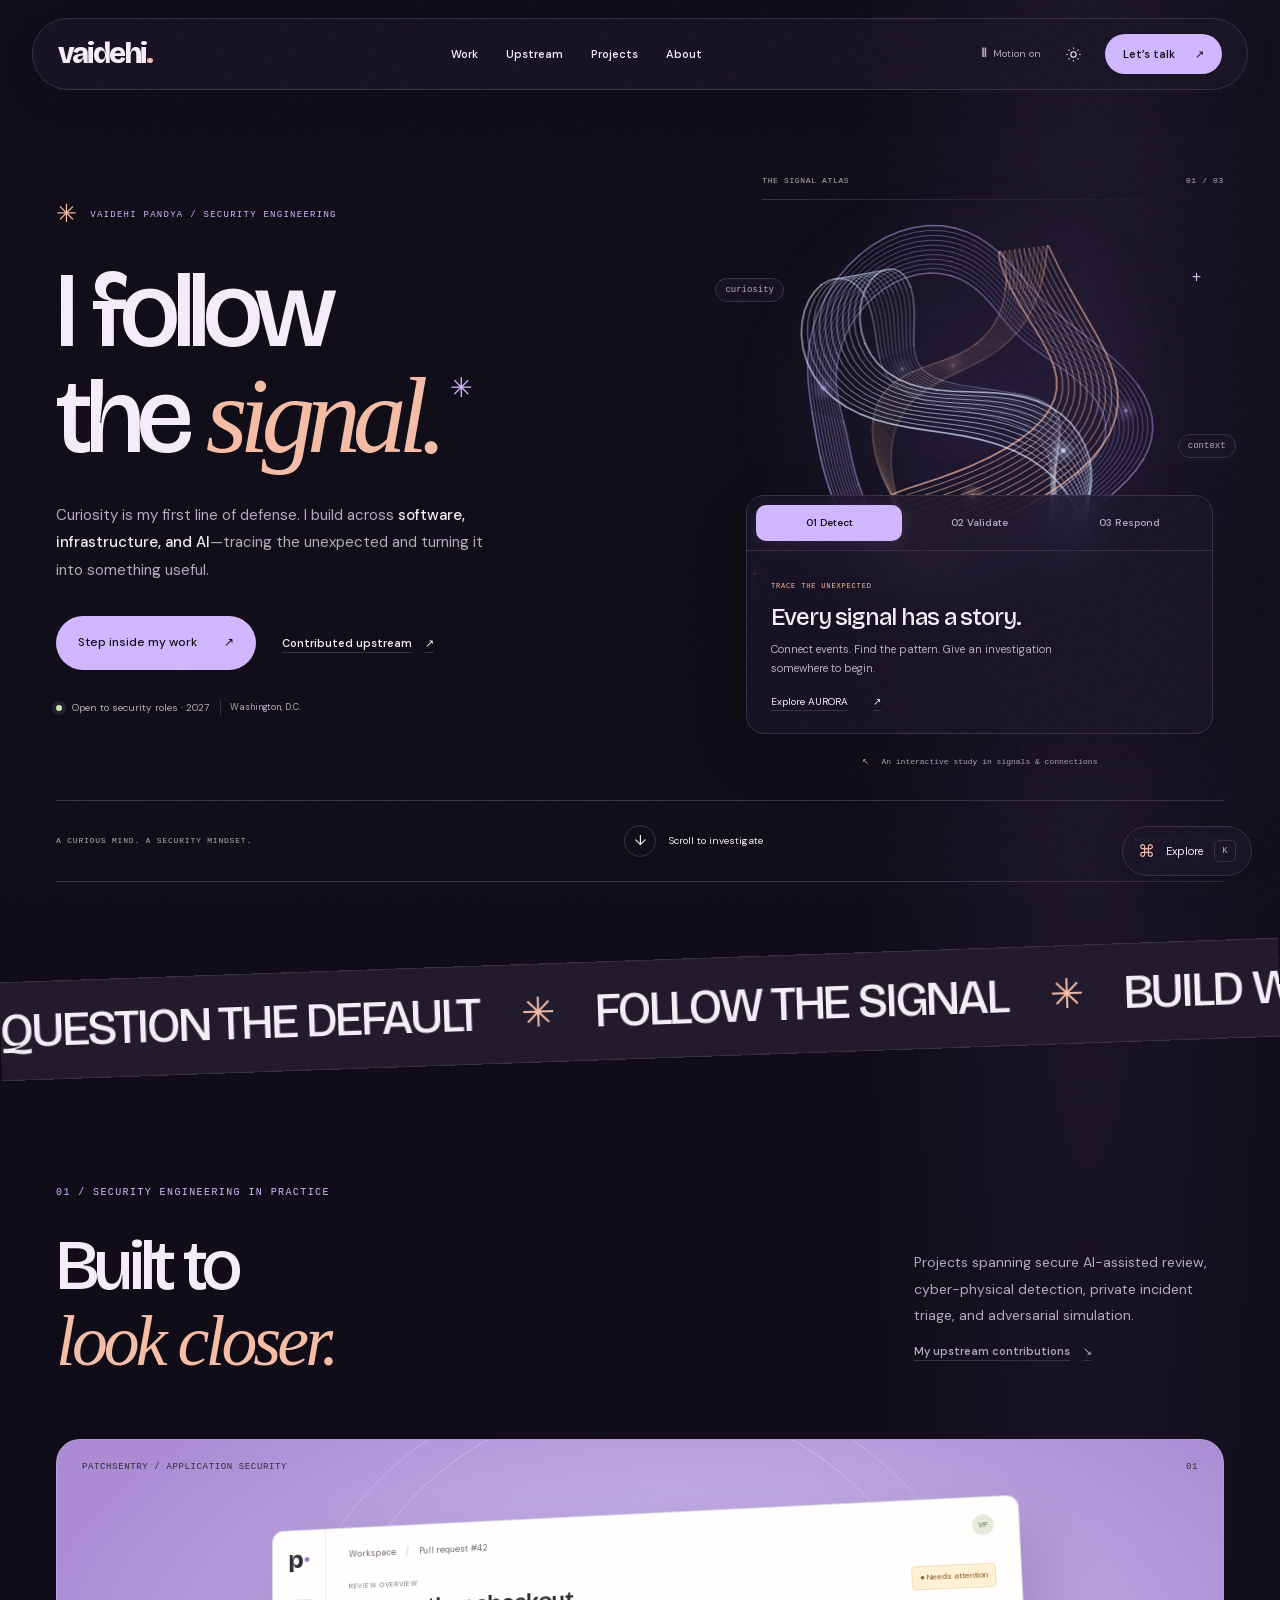
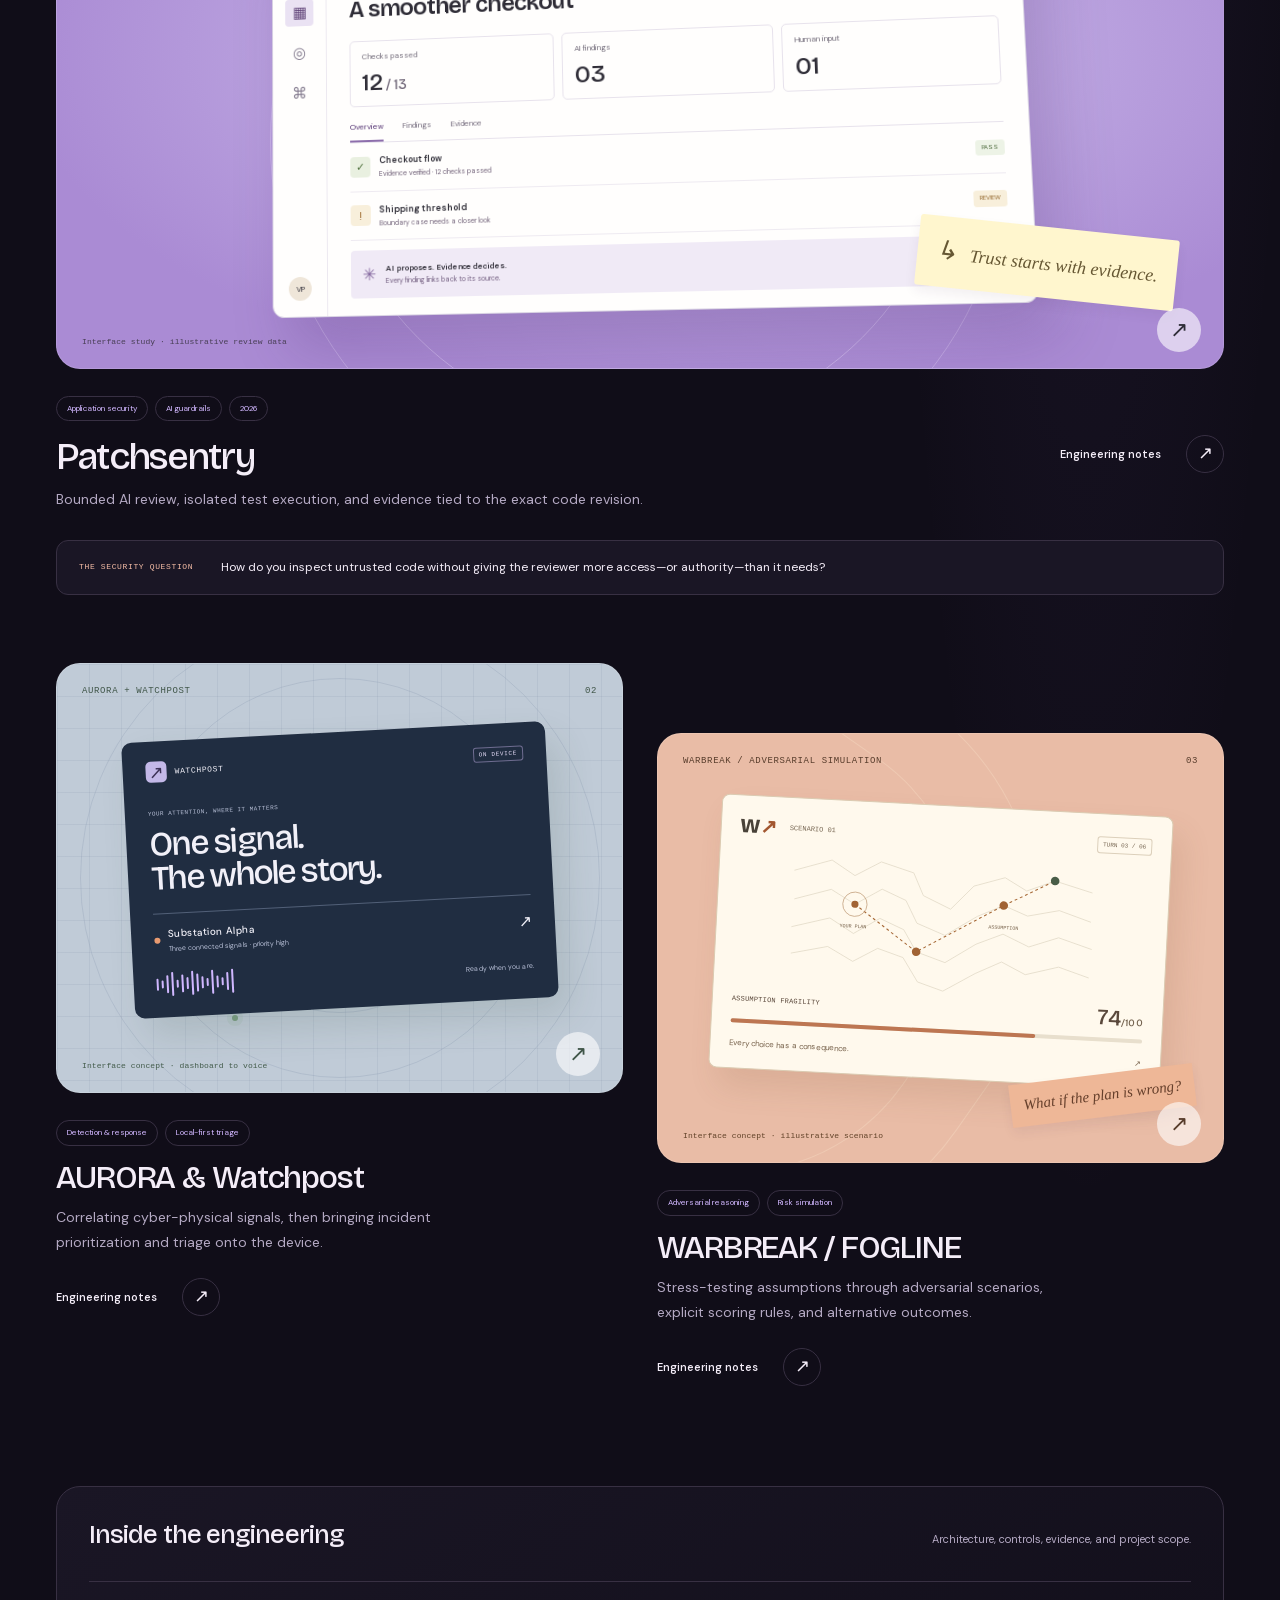
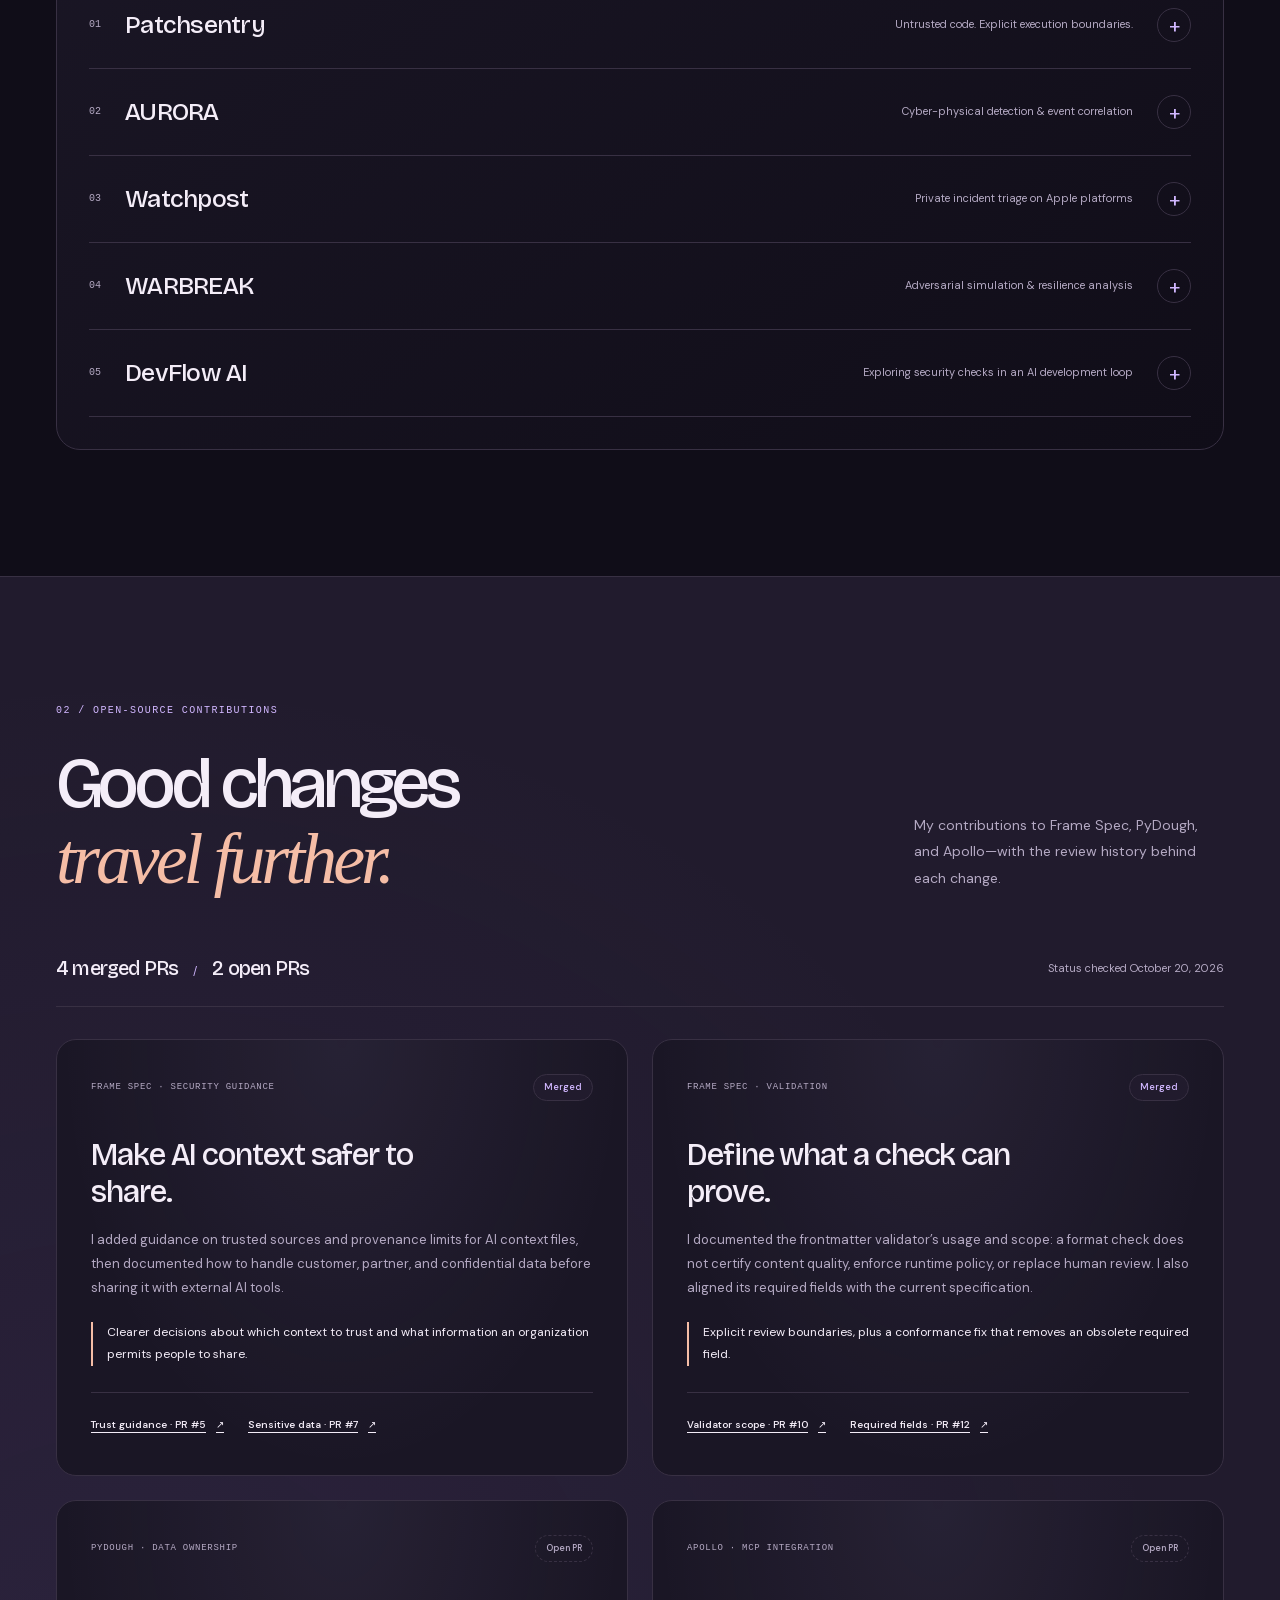
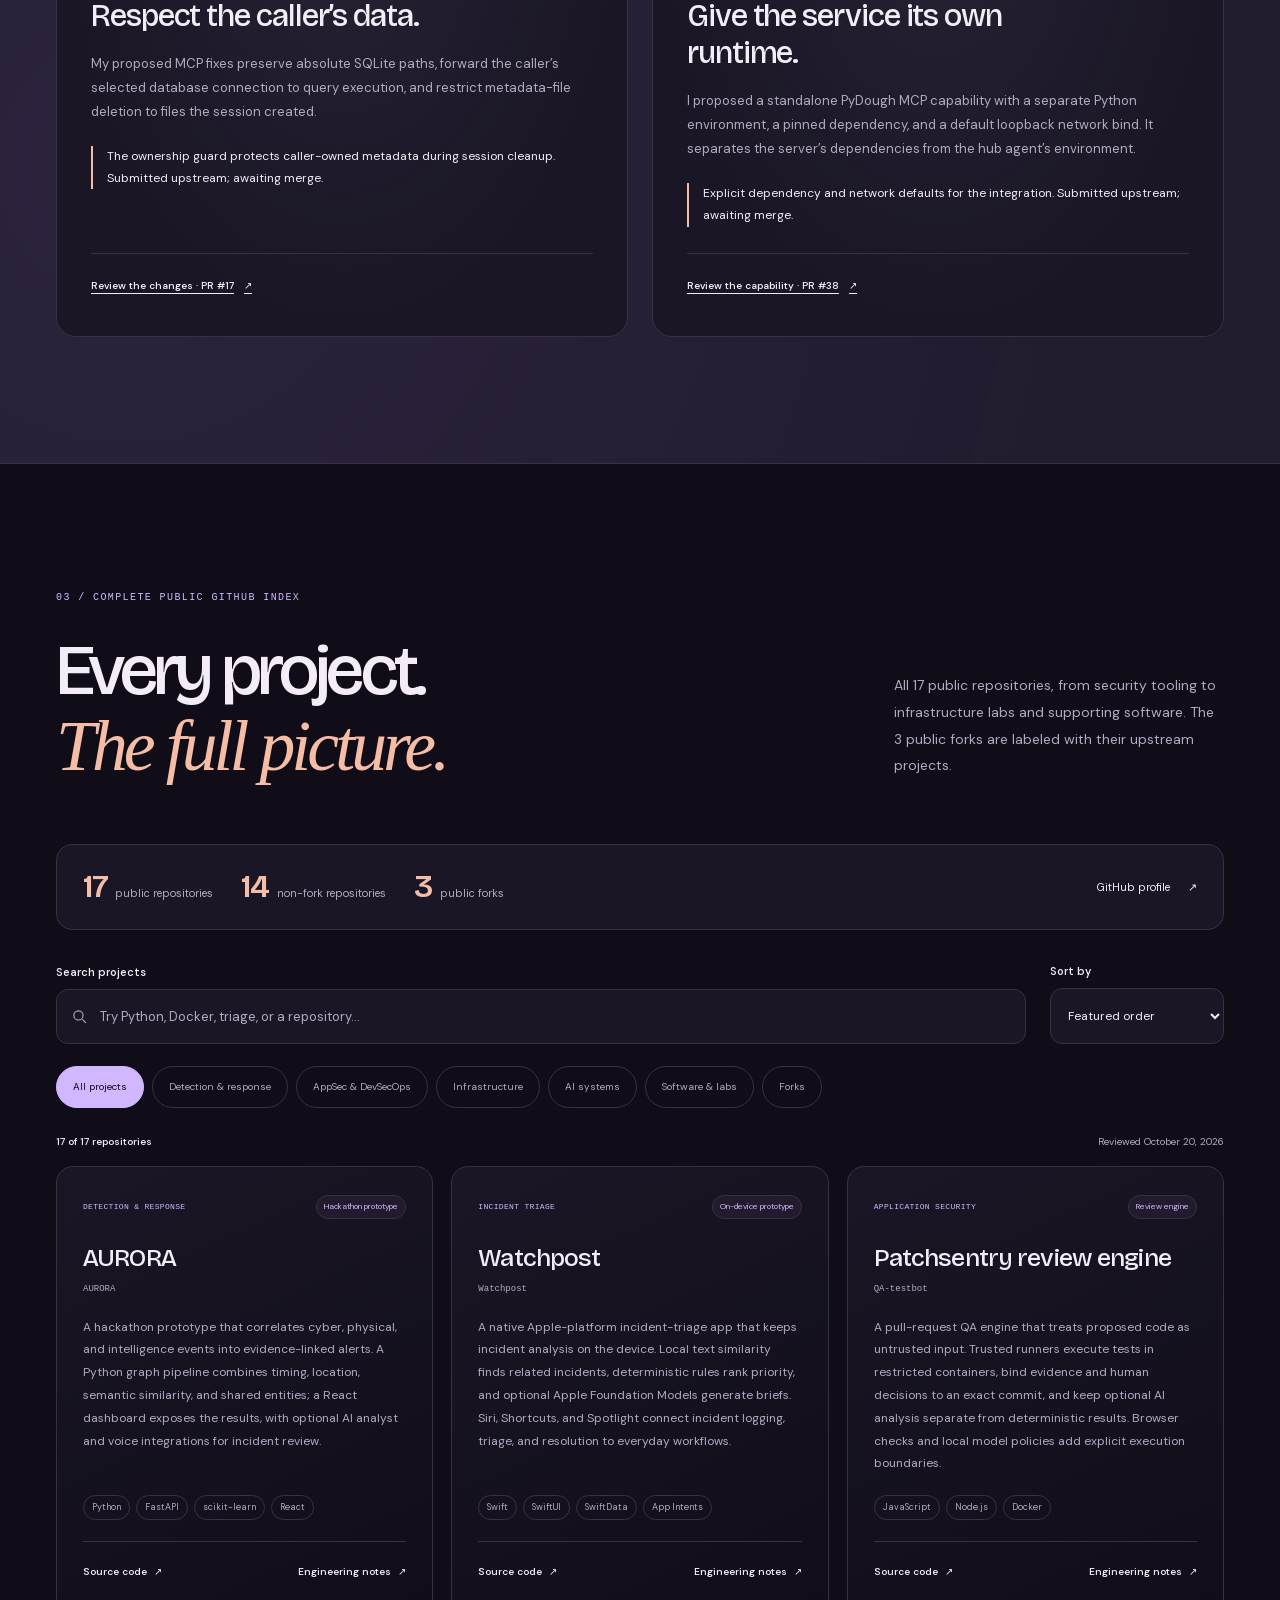
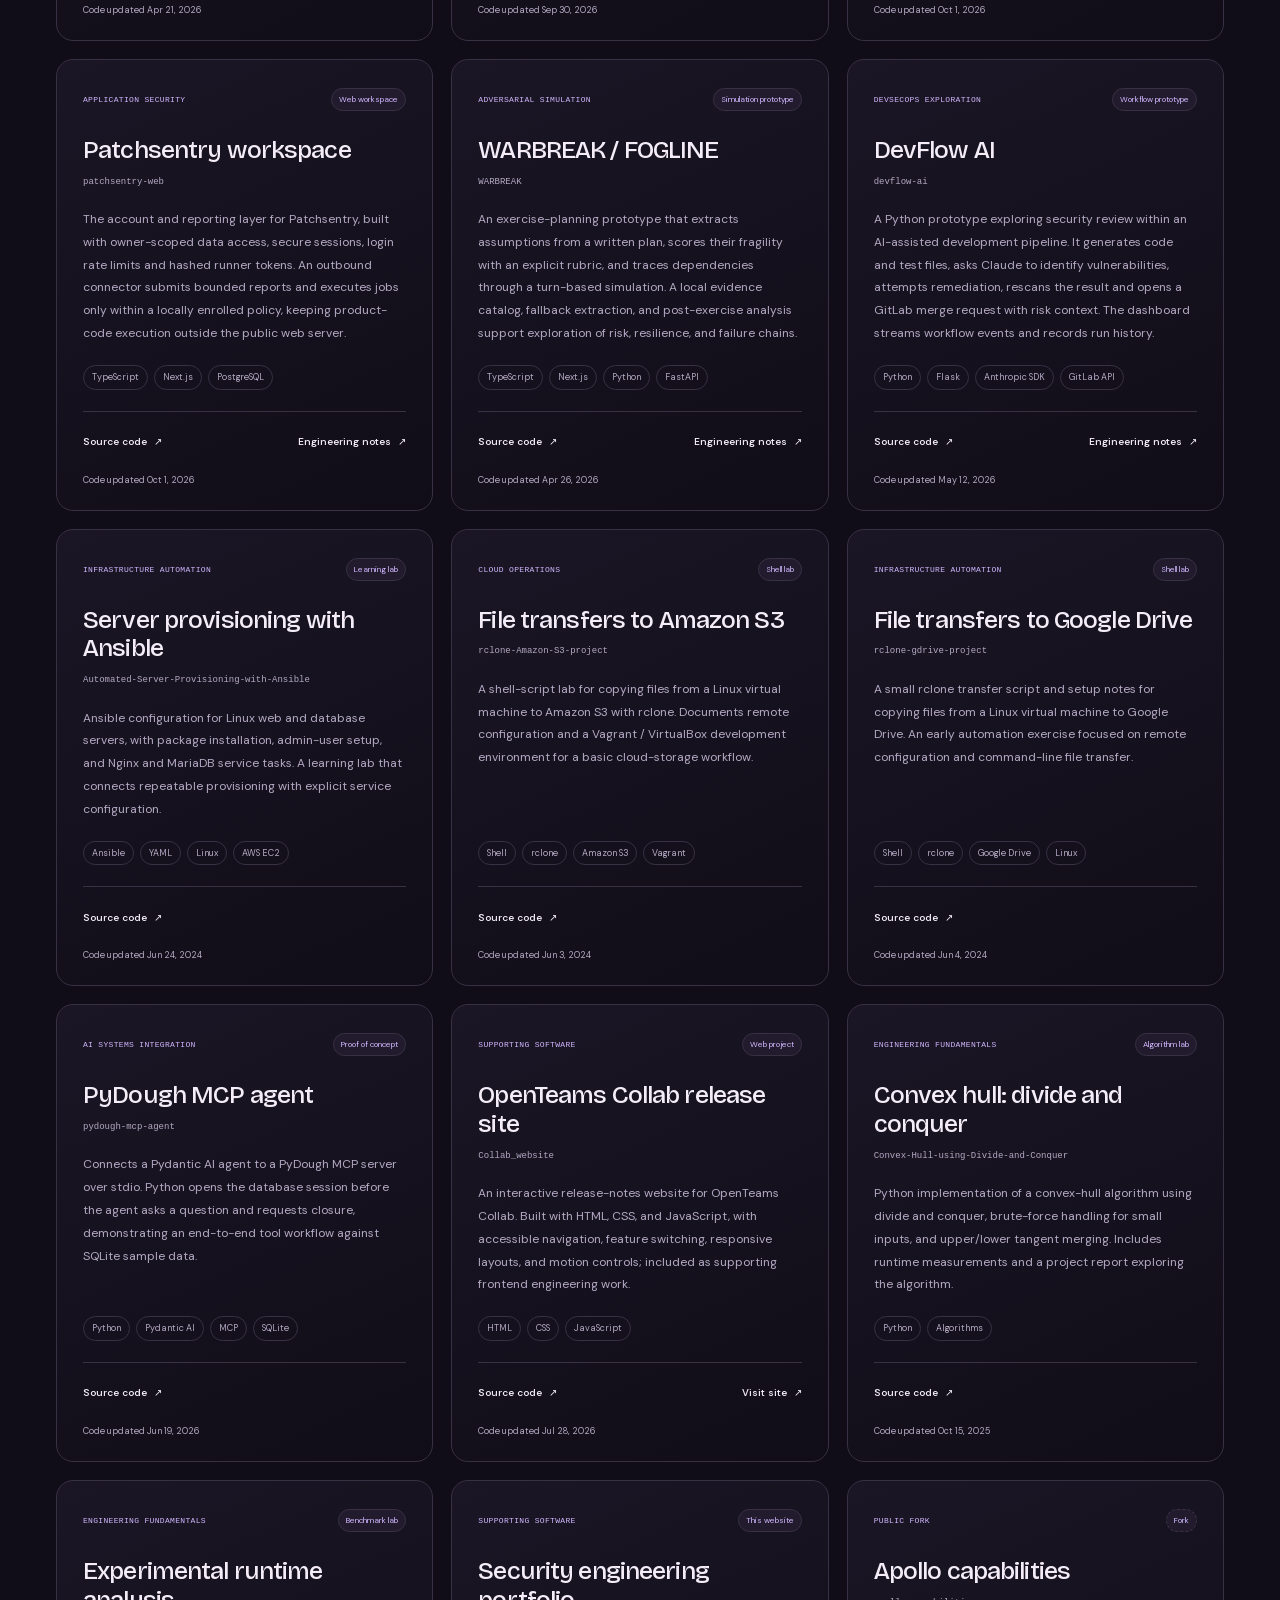
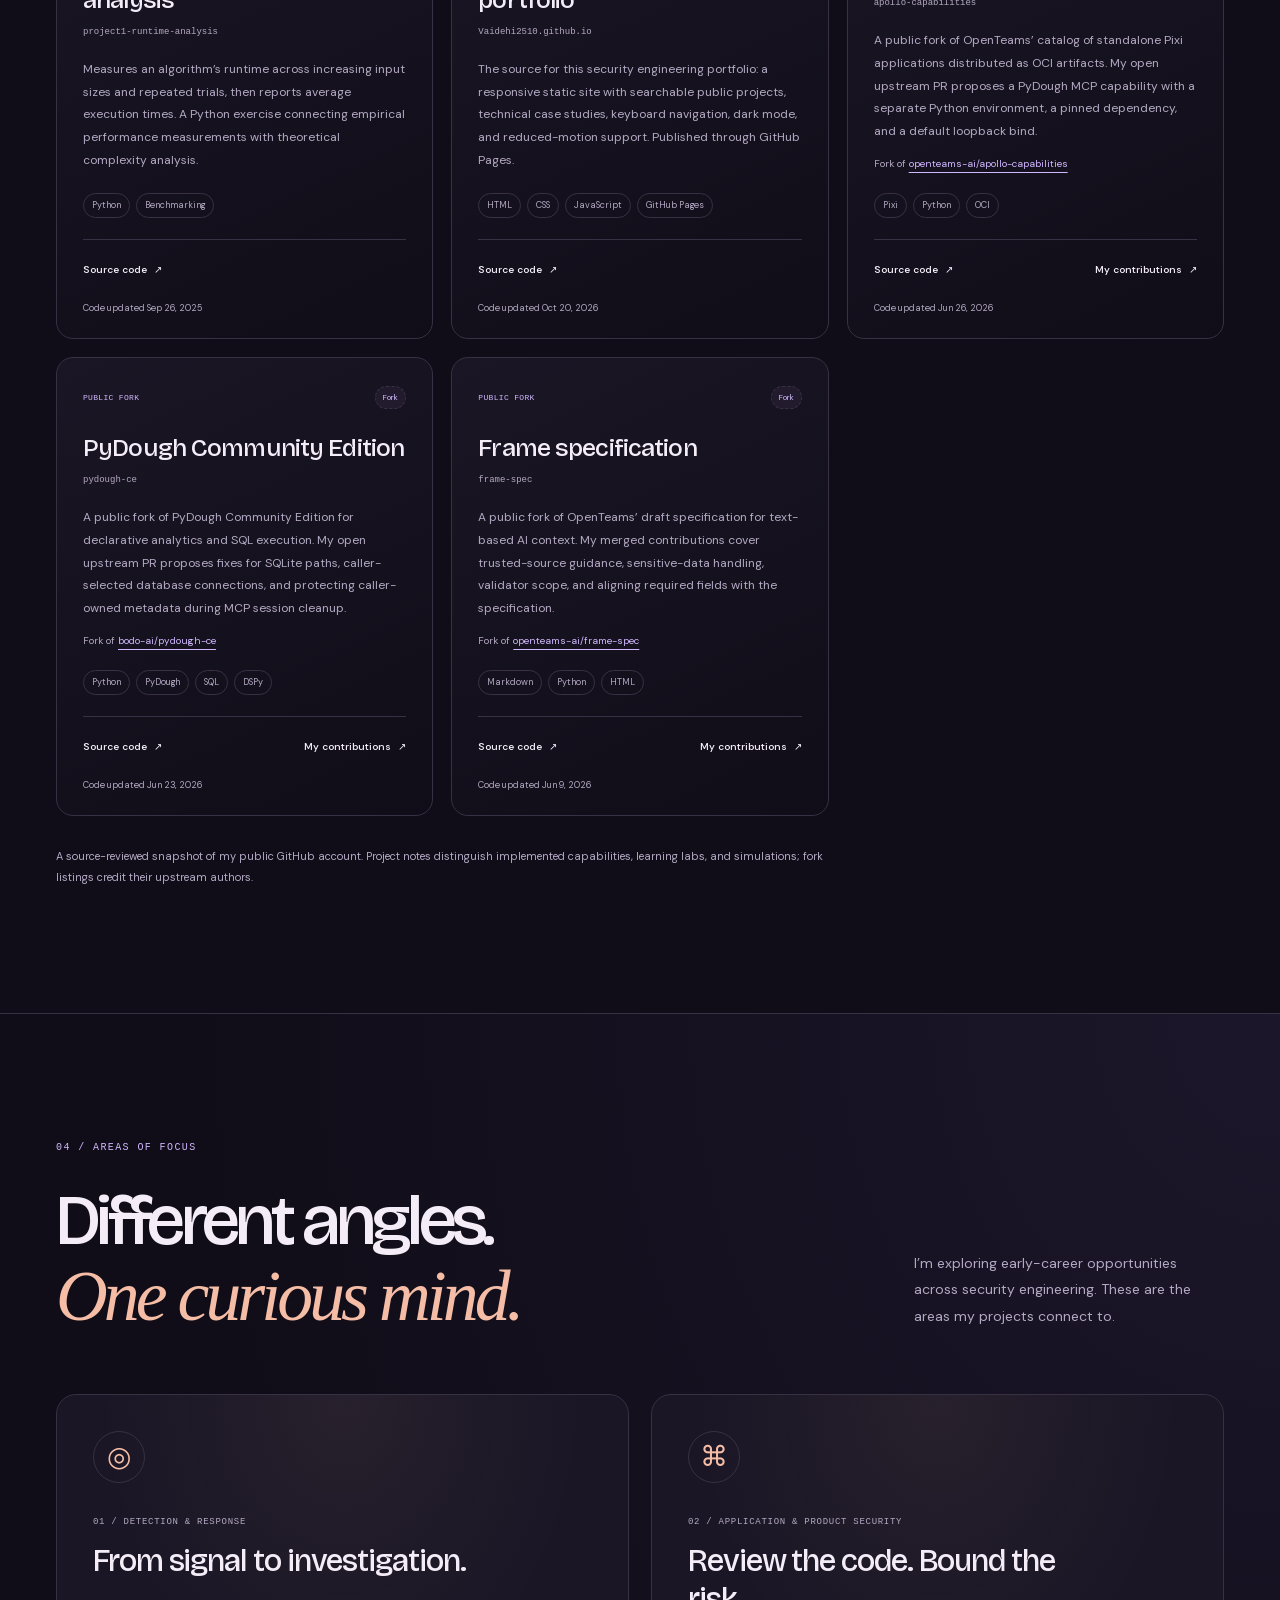
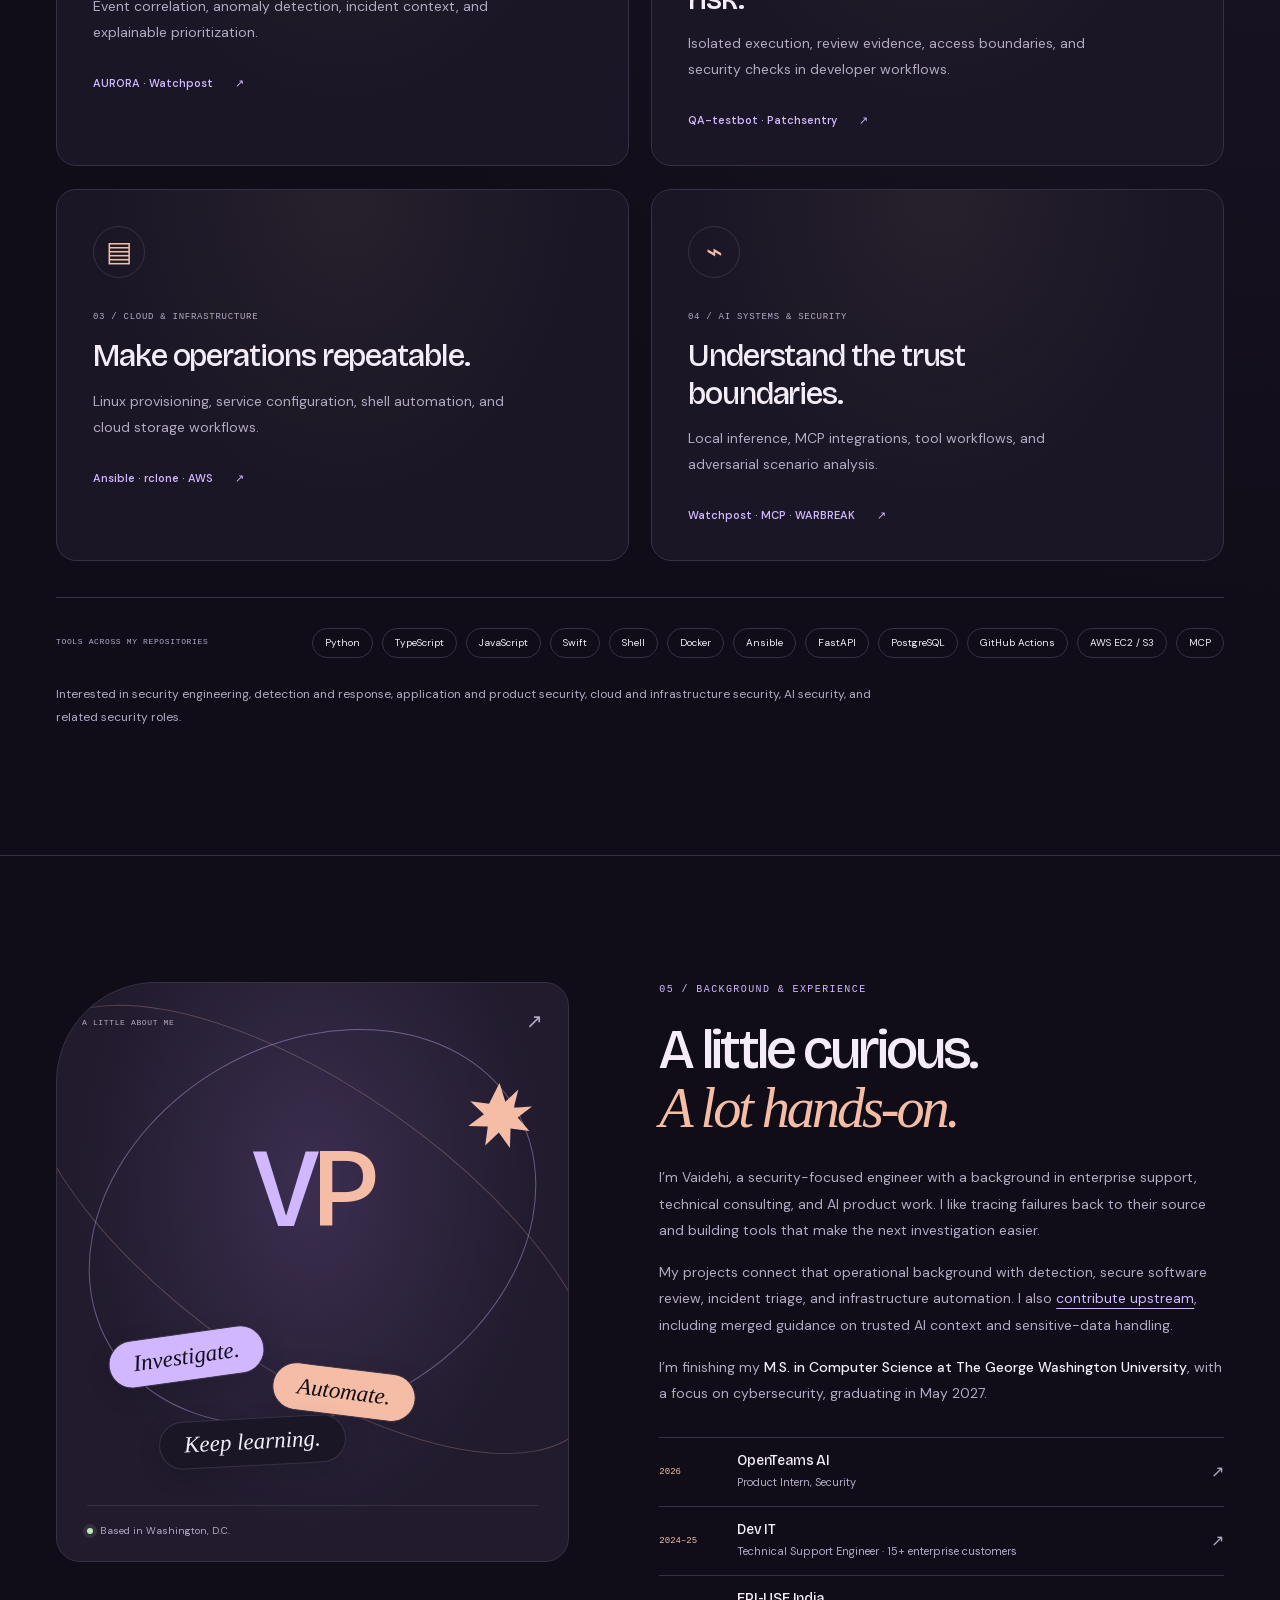
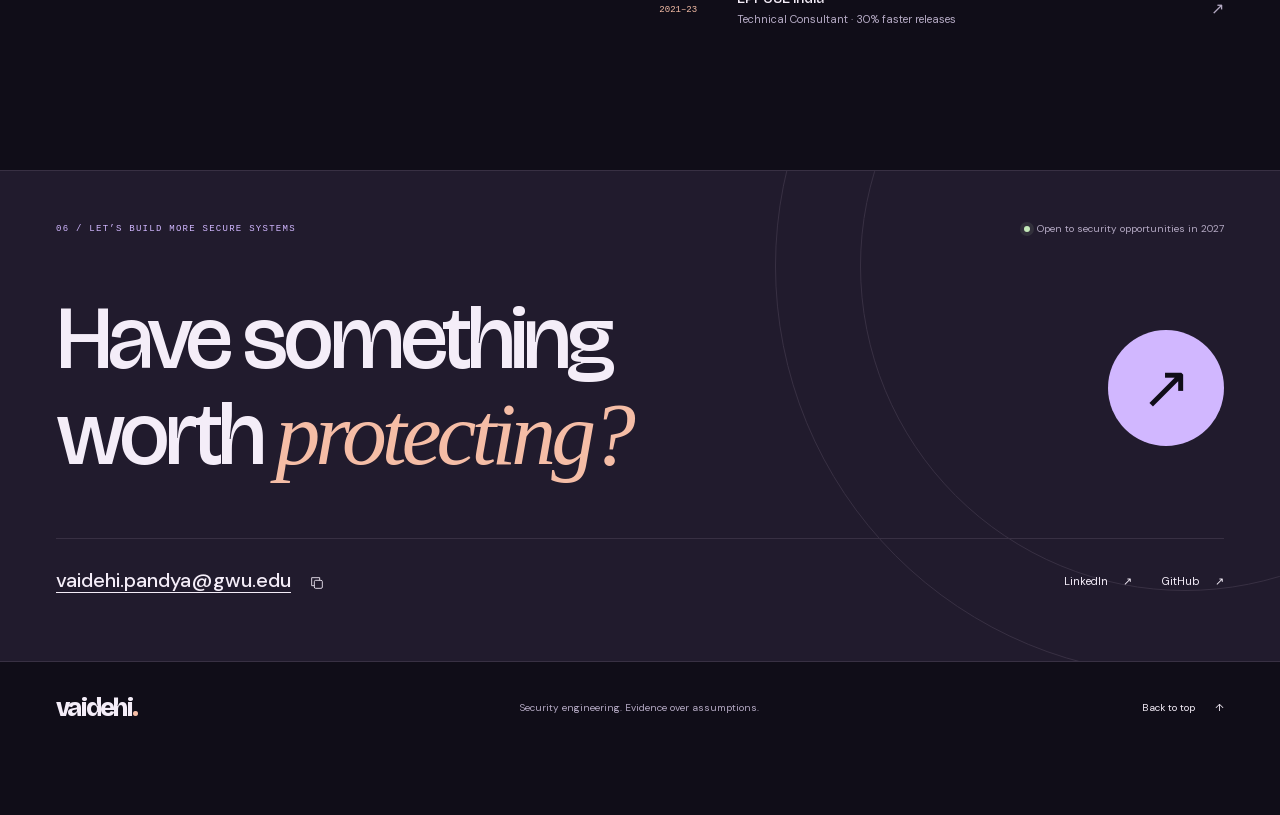
==== commit b3038f14: "Refine centered VP monogram and project control transitions" ====
--- a/index.html
+++ b/index.html
@@ -11,7 +11,7 @@
   <meta property="og:title" content="Vaidehi Pandya — I follow the signal.">
   <meta property="og:description" content="Security-focused engineering across detection, application security, infrastructure automation, and AI. Explore every public project.">
   <meta property="og:url" content="https://vaidehi2510.github.io/">
-  <meta property="og:image" content="https://vaidehi2510.github.io/social-preview.png?v=signal-atlas-1">
+  <meta property="og:image" content="https://vaidehi2510.github.io/social-preview.png?v=signal-atlas-2">
   <meta property="og:image:width" content="1200">
   <meta property="og:image:height" content="630">
   <meta property="og:image:alt" content="Vaidehi Pandya. Security engineering. I follow the signal.">
@@ -19,7 +19,7 @@
   <script type="application/ld+json">
     {"@context":"https://schema.org","@type":"Person","name":"Vaidehi Pandya","url":"https://vaidehi2510.github.io/","description":"Security-focused engineer building detection, incident triage, application security, and infrastructure automation projects.","sameAs":["https://www.linkedin.com/in/vaidehi-pandya/","https://github.com/Vaidehi2510"]}
   </script>
-  <link rel="icon" type="image/svg+xml" href="favicon.svg?v=signal-atlas-1">
+  <link rel="icon" type="image/svg+xml" href="favicon.svg?v=signal-atlas-2">
   <link rel="preload" href="assets/fonts/bricolage-grotesque-latin.woff2" as="font" type="font/woff2" crossorigin>
   <link rel="preload" href="assets/fonts/dm-sans-latin.woff2" as="font" type="font/woff2" crossorigin>
   <script>
@@ -32,12 +32,12 @@
       document.documentElement.dataset.motion = matchMedia('(prefers-reduced-motion: reduce)').matches ? 'off' : 'on';
     }
   </script>
-  <link rel="stylesheet" href="styles.css?v=signal-atlas-1">
-  <link rel="stylesheet" href="experience.css?v=signal-atlas-1">
-  <script src="script.js?v=signal-atlas-1" defer></script>
-  <script src="projects.js?v=signal-atlas-1" defer></script>
-  <script src="experience.js?v=signal-atlas-1" defer></script>
-  <script src="navigator.js?v=signal-atlas-1" defer></script>
+  <link rel="stylesheet" href="styles.css?v=signal-atlas-2">
+  <link rel="stylesheet" href="experience.css?v=signal-atlas-2">
+  <script src="script.js?v=signal-atlas-2" defer></script>
+  <script src="projects.js?v=signal-atlas-2" defer></script>
+  <script src="experience.js?v=signal-atlas-2" defer></script>
+  <script src="navigator.js?v=signal-atlas-2" defer></script>
 </head>
 <body>
   <a class="skip-link" href="#main">Skip to content</a>
@@ -603,7 +603,7 @@
     </div></section>
 
     <section class="about-section section-pad" id="about" aria-labelledby="about-heading"><div class="wrap about-grid">
-      <div class="about-art reveal" data-tilt><div class="about-art-top mono"><span>A LITTLE ABOUT ME</span><span>↗</span></div><div class="monogram" aria-hidden="true">v<span>p.</span></div><div class="about-sticker sticker-one">Investigate.</div><div class="about-sticker sticker-two">Automate.</div><div class="about-sticker sticker-three">Keep learning.</div><div class="about-art-bottom"><span class="status-dot" aria-hidden="true"></span> Based in Washington, D.C.</div><svg class="about-spark" viewBox="0 0 100 100" aria-hidden="true"><path d="M50 0 59 29 79 10 72 38 100 36 78 53 96 74 67 70 66 100 49 76 28 96 32 67 2 66 26 48 5 28 34 32Z"/></svg></div>
+      <div class="about-art reveal" data-tilt><div class="about-art-top mono"><span>A LITTLE ABOUT ME</span><span>↗</span></div><div class="monogram" aria-hidden="true">V<span>P</span></div><div class="about-sticker sticker-one">Investigate.</div><div class="about-sticker sticker-two">Automate.</div><div class="about-sticker sticker-three">Keep learning.</div><div class="about-art-bottom"><span class="status-dot" aria-hidden="true"></span> Based in Washington, D.C.</div><svg class="about-spark" viewBox="0 0 100 100" aria-hidden="true"><path d="M50 0 59 29 79 10 72 38 100 36 78 53 96 74 67 70 66 100 49 76 28 96 32 67 2 66 26 48 5 28 34 32Z"/></svg></div>
       <div class="about-copy reveal"><p class="eyebrow">05 / Background & experience</p><h2 id="about-heading">A little curious.<br><em>A lot hands-on.</em></h2><p>I’m Vaidehi, a security-focused engineer with a background in enterprise support, technical consulting, and AI product work. I like tracing failures back to their source and building tools that make the next investigation easier.</p><p>My projects connect that operational background with detection, secure software review, incident triage, and infrastructure automation. I also <a href="#upstream">contribute upstream</a>, including merged guidance on trusted AI context and sensitive-data handling.</p><p>I’m finishing my <strong>M.S. in Computer Science at The George Washington University</strong>, with a focus on cybersecurity, graduating in May 2027.</p>
         <div class="experience-list"><div><span class="experience-year">2026</span><div><h3>OpenTeams AI</h3><p>Product Intern, Security</p></div><span aria-hidden="true">↗</span></div><div><span class="experience-year">2024–25</span><div><h3>Dev IT</h3><p>Technical Support Engineer · 15+ enterprise customers</p></div><span aria-hidden="true">↗</span></div><div><span class="experience-year">2021–23</span><div><h3>EPI-USE India</h3><p>Technical Consultant · 30% faster releases</p></div><span aria-hidden="true">↗</span></div></div>
       </div>
--- a/experience.css
+++ b/experience.css
@@ -199,7 +199,7 @@
 .about-art::before { content: ''; position: absolute; inset: 60px 20px 150px; border: 1px solid color-mix(in srgb, var(--accent) 40%, transparent); border-radius: 50%; transform: rotate(-30deg); }
 .about-art::after { content: ''; position: absolute; inset: 105px -80px 190px; border: 1px solid color-mix(in srgb, var(--peach) 25%, transparent); border-radius: 50%; rotate: 35deg; }
 .about-art-top { color: var(--muted); left: 50px; top: 35px; font-size: 8px; }.about-art-bottom { background: transparent; color: var(--muted); border-top: 1px solid var(--line); left: 30px; right: 30px; bottom: 22px; padding-top: 17px; font-size: 10px; }
-.monogram { z-index: 1; font-family: var(--serif); font-size: 210px; font-weight: 400; font-style: italic; top: 90px; left: 15%; color: var(--accent); letter-spacing: -.12em; }.monogram span { color: var(--peach); }
+.monogram { z-index: 1; width: 100%; left: 0; top: 150px; text-align: center; font-family: var(--display); font-size: 112px; line-height: 1; font-weight: 500; font-style: normal; color: var(--accent); letter-spacing: -.045em; transform: none; }.monogram span { color: var(--peach); }
 .about-spark { fill: var(--peach); width: 65px; top: 100px; right: 36px; animation: atlas-turn 45s linear infinite; }
 .about-sticker { z-index: 2; border-radius: 40px; border: 1px solid var(--line); box-shadow: 0 7px 24px #0002; padding: 10px 24px; font-family: var(--serif); font-style: italic; font-size: 23px; }
 .sticker-one { top: 350px; left: 10%; background: var(--accent); color: var(--bg); }.sticker-two { top: 385px; left: 42%; background: var(--peach); color: var(--bg); }.sticker-three { top: 435px; left: 20%; background: var(--surface); color: var(--ink); }
@@ -237,12 +237,12 @@
 @media (max-width: 1150px) {
   .wrap { width: calc(100% - 72px); }.header-inner { width: calc(100% - 48px); padding-inline: 22px; }.main-nav { gap: 20px; margin-left: 0; }.header-actions { gap: 11px; }.utility { font-size: 0; width: 26px; }.motion-icon { font-size: 14px; }
   .hero { min-height: 0; padding-top: 60px; grid-template-columns: 1.12fr 1fr; }.hero h1 { font-size: 8.8vw; }.hero-copy .eyebrow { font-size: 8px; }.hero-intro { font-size: 14px; max-width: 390px; }.hero-actions { gap: 18px; flex-wrap: wrap; }.hero-lab { height: 560px; }#signal-observatory { width: 130%; left: -14%; height: 440px; }.observatory-console { width: 96%; left: 4%; }.observatory-caption { width: 96%; left: 4%; }.demo-content { padding-inline: 20px; }.demo-content h2 { font-size: 22px; }.availability-location { display: none; }.hero-bottom { margin-top: 40px; }
-  .section-pad { padding-block: 95px; }.section-heading h2 { font-size: 6vw; }.section-heading { gap: 30px; }.section-heading > p { font-size: 13px; max-width: 270px; }.patch-visual { height: 470px; }.project-pair { gap: 25px; }.project-pair .project:nth-child(2) { margin-top: 50px; }.upstream-card { padding: 28px; }.upstream-card h3 { font-size: 28px; }.repo-card { padding: 26px; }.about-grid { gap: 48px; }.about-art { min-height: 560px; }.monogram { font-size: 180px; left: 12%; }.about-copy h2 { font-size: 43px; }.sticker-two { left: 36%; }.contact-main h2 { font-size: 7.4vw; }
+  .section-pad { padding-block: 95px; }.section-heading h2 { font-size: 6vw; }.section-heading { gap: 30px; }.section-heading > p { font-size: 13px; max-width: 270px; }.patch-visual { height: 470px; }.project-pair { gap: 25px; }.project-pair .project:nth-child(2) { margin-top: 50px; }.upstream-card { padding: 28px; }.upstream-card h3 { font-size: 28px; }.repo-card { padding: 26px; }.about-grid { gap: 48px; }.about-art { min-height: 560px; }.monogram { font-size: 100px; }.about-copy h2 { font-size: 43px; }.sticker-two { left: 36%; }.contact-main h2 { font-size: 7.4vw; }
 }
 @media (max-width: 900px) {
   .wrap { width: calc(100% - 48px); }.header-inner { height: 68px; gap: 14px; padding-inline: 20px; }.wordmark { font-size: 27px; }.main-nav { gap: 15px; }.main-nav a { font-size: 10px; }.header-contact { padding: 10px 14px; font-size: 10px; gap: 12px; }.header-actions { gap: 8px; }
   .hero { padding-top: 58px; }.hero h1 { font-size: 8.7vw; }.hero-intro { font-size: 13px; max-width: 340px; }.hero-copy .eyebrow { font-size: 7px; gap: 8px; }.tiny-star { font-size: 20px; }.hero-actions .button { font-size: 11px; padding: 15px 17px; }.hero-actions .text-link { font-size: 10px; }.hero-lab { height: 520px; }#signal-observatory { height: 390px; top: 15px; }.observatory-heading { left: 8%; }.observatory-console { left: 0; width: 100%; }.demo-content { padding: 17px; min-height: 181px; }.demo-content h2 { font-size: 20px; }.demo-content p { font-size: 10px; }.demo-content a { font-size: 9px; }.demo-tab { font-size: 9px; }.orbit-label { font-size: 8px; }.observatory-caption { font-size: 6px; left: 0; width: 100%; }
-  .hero-bottom .mono { font-size: 7px; }.hero-bottom .scroll-cue { font-size: 9px; }.signal-marquee { margin-top: 55px; padding-block: 20px; }.section-heading h2 { font-size: 49px; }.section-heading > p { max-width: 235px; font-size: 12px; }.section-heading { margin-bottom: 43px; }.patch-visual { height: 420px; }.project-info h3 { font-size: 34px; }.project-pair .project-info h3 { font-size: 28px; }.aurora-visual,.warbreak-visual { height: 370px; }.project-pair .project-info p { font-size: 13px; }.case-studies { padding: 27px; }.case-summary-title { font-size: 23px; }.case-summary-note { font-size: 10px; }.case-detail { padding-left: 0; }.upstream-card { padding: 24px; }.upstream-card h3 { font-size: 26px; }.upstream-card > p { font-size: 13px; }.upstream-topline { margin-bottom: 26px; }.focus-card { padding: 28px; }.focus-card h3 { font-size: 27px; }.focus-card > p { font-size: 13px; }.about-grid { gap: 35px; }.about-art { min-height: 545px; }.monogram { font-size: 155px; top: 115px; }.about-sticker { font-size: 20px; padding-inline: 17px; }.about-art-top { left: 30px; font-size: 7px; }.about-spark { width: 45px; right: 20px; }.sticker-one { top: 320px; }.sticker-two { top: 366px; }.sticker-three { top: 417px; }.about-copy h2 { font-size: 37px; }.about-copy > p:not(.eyebrow) { font-size: 13px; }.contact-arrow { width: 86px; height: 86px; flex-basis: 86px; font-size: 48px; }
+  .hero-bottom .mono { font-size: 7px; }.hero-bottom .scroll-cue { font-size: 9px; }.signal-marquee { margin-top: 55px; padding-block: 20px; }.section-heading h2 { font-size: 49px; }.section-heading > p { max-width: 235px; font-size: 12px; }.section-heading { margin-bottom: 43px; }.patch-visual { height: 420px; }.project-info h3 { font-size: 34px; }.project-pair .project-info h3 { font-size: 28px; }.aurora-visual,.warbreak-visual { height: 370px; }.project-pair .project-info p { font-size: 13px; }.case-studies { padding: 27px; }.case-summary-title { font-size: 23px; }.case-summary-note { font-size: 10px; }.case-detail { padding-left: 0; }.upstream-card { padding: 24px; }.upstream-card h3 { font-size: 26px; }.upstream-card > p { font-size: 13px; }.upstream-topline { margin-bottom: 26px; }.focus-card { padding: 28px; }.focus-card h3 { font-size: 27px; }.focus-card > p { font-size: 13px; }.about-grid { gap: 35px; }.about-art { min-height: 545px; }.monogram { font-size: 88px; top: 155px; }.about-sticker { font-size: 20px; padding-inline: 17px; }.about-art-top { left: 30px; font-size: 7px; }.about-spark { width: 45px; right: 20px; }.sticker-one { top: 320px; }.sticker-two { top: 366px; }.sticker-three { top: 417px; }.about-copy h2 { font-size: 37px; }.about-copy > p:not(.eyebrow) { font-size: 13px; }.contact-arrow { width: 86px; height: 86px; flex-basis: 86px; font-size: 48px; }
 }
 @media (max-width: 680px) {
   html { scroll-padding-top: 135px; }.wrap { width: calc(100% - 40px); }.site-header { top: 10px; margin-top: 10px; }.header-inner { width: calc(100% - 24px); min-height: 94px; height: auto; padding: 10px 17px 6px; border-radius: 22px; display: grid; grid-template-columns: 1fr auto; gap: 1px 15px; }.wordmark { font-size: 26px; }.header-actions { grid-row: 1; grid-column: 2; gap: 7px; }.header-contact { display: none; }.main-nav { grid-column: 1 / -1; grid-row: 2; justify-content: space-between; gap: 16px; margin: 0; }.main-nav a { font-size: 11px; padding-block: 8px; }.main-nav a::after { height: 2px; bottom: 3px; }.utility { font-size: 9px; width: auto; gap: 6px; padding: 7px; min-height: 36px; }.motion-icon { font-size: 12px; }.theme-toggle { min-height: 36px; width: 30px; }.theme-toggle svg { width: 16px; }
@@ -254,12 +254,12 @@
   .upstream-summary { padding-bottom: 23px; gap: 15px; margin-bottom: 24px; }.upstream-summary strong { font-size: 19px; }.upstream-grid { grid-template-columns: 1fr; gap: 18px; }.upstream-card { padding: 26px; border-radius: 18px; }.upstream-topline { margin-bottom: 26px; }.upstream-topline .mono { font-size: 8px; }.upstream-card h3 { font-size: 29px; }.upstream-card > p { font-size: 14px; }.upstream-card .upstream-impact { font-size: 12px; }.upstream-links a { font-size: 11px; min-height: 38px; }.upstream-links { gap: 2px 22px; }
   .directory-summary { padding: 23px; gap: 20px; border-radius: 16px; }.directory-summary > span { font-size: 10px; }.directory-summary strong { font-size: 28px; }.directory-summary > a { font-size: 11px; }.project-toolbar { gap: 18px; }#project-search { font-size: 12px; padding-block: 18px; }#project-sort { min-height: 45px; }.project-filters { margin-top: 21px; gap: 8px; }.project-filters button { padding: 10px 13px; font-size: 10px; min-height: 40px; }.directory-status { font-size: 9px; margin-top: 23px; }.repo-grid { grid-template-columns: 1fr; gap: 16px; }.repo-card { padding: 26px 24px 22px; border-radius: 17px; }.repo-card h3 { font-size: 28px; }.repo-description { font-size: 13px; }.repo-links a { font-size: 11px; min-height: 35px; }.repo-area,.repo-scope { font-size: 9px; }.repo-stack > span { font-size: 10px; }.repo-topline { margin-bottom: 25px; }
   .security-focus-grid { gap: 18px; margin-top: 30px; }.focus-card { padding: 28px; border-radius: 18px; }.focus-icon { width: 45px; height: 45px; font-size: 26px; margin-bottom: 25px; }.focus-card h3 { font-size: 29px; }.focus-card > p { font-size: 14px; }.focus-evidence { font-size: 11px; }.focus-card .mono { font-size: 8px; }.toolkit > div span { font-size: 10px; }.role-note { font-size: 12px; }
-  .about-grid { display: flex; gap: 40px; }.about-art { width: 100%; max-width: 440px; min-height: 510px; border-top-left-radius: 70px; }.about-art-top { left: 36px; font-size: 8px; }.monogram { font-size: 190px; left: 16%; top: 75px; }.about-spark { top: 75px; width: 55px; right: 28px; }.sticker-one { top: 300px; left: 12%; }.sticker-two { top: 343px; left: 40%; }.sticker-three { top: 393px; left: 20%; }.about-sticker { font-size: 22px; padding: 9px 21px; }.about-copy h2 { font-size: 43px; }.about-copy > p:not(.eyebrow) { font-size: 14px; }.experience-list > div { gap: 18px; }.experience-list h3 { font-size: 17px; }.experience-list p { font-size: 11px; }
+  .about-grid { display: flex; gap: 40px; }.about-art { width: 100%; max-width: 440px; min-height: 510px; border-top-left-radius: 70px; }.about-art-top { left: 36px; font-size: 8px; }.monogram { font-size: 104px; left: 0; top: 110px; }.about-spark { top: 75px; width: 55px; right: 28px; }.sticker-one { top: 300px; left: 12%; }.sticker-two { top: 343px; left: 40%; }.sticker-three { top: 393px; left: 20%; }.about-sticker { font-size: 22px; padding: 9px 21px; }.about-copy h2 { font-size: 43px; }.about-copy > p:not(.eyebrow) { font-size: 14px; }.experience-list > div { gap: 18px; }.experience-list h3 { font-size: 17px; }.experience-list p { font-size: 11px; }
   .contact-section { padding: 35px 0 30px; }.contact-topline .eyebrow { font-size: 8px; }.contact-main { padding-block: 39px; gap: 15px; align-items: flex-end; }.contact-main h2 { font-size: 10.7vw; }.contact-arrow { width: 50px; height: 50px; flex-basis: 50px; font-size: 29px; margin-bottom: 6px; }.email-link { font-size: 16px; }.social-links a { font-size: 12px; }.copy-button { width: 38px; height: 38px; }.site-footer { padding-block: 25px 90px; }.site-footer p { font-size: 10px; }.back-top { font-size: 10px; }
   .explore-trigger { right: 16px; bottom: max(16px, env(safe-area-inset-bottom)); padding: 10px 14px; min-height: 45px; font-size: 11px; }.explore-trigger kbd { display: none; }.explore-shell { padding: 24px 20px; }.explore-header h2 { font-size: 27px; }.explore-search { font-size: 16px; }.explore-hint { font-size: 8px; }.cursor-halo { display: none; }
 }
 @media (max-width: 370px) {
-  .wrap { width: calc(100% - 32px); }.hero-copy .eyebrow { font-size: 7px; }.hero h1 { font-size: 13.5vw; }.hero-intro { font-size: 13px; }.hero-actions { gap: 7px 15px; }.hero-actions .button { font-size: 10px; padding-inline: 17px; }.hero-actions .text-link { font-size: 10px; }.hero-lab { height: 525px; }#signal-observatory { height: 355px; }.demo-content { padding-inline: 18px; min-height: 185px; }.demo-content h2 { font-size: 22px; }.observatory-caption { font-size: 6px; }.hero-bottom .mono { font-size: 6px; max-width: 125px; }.hero-bottom .scroll-cue { font-size: 8px; gap: 7px; }.hero-bottom { gap: 10px; }.patch-visual { height: 310px; }.patch-note { font-size: 11px; }.section-heading h2,.work-section .section-heading h2,.upstream-section .section-heading h2 { font-size: 40px; }.aurora-visual,.warbreak-visual { height: 355px; }.case-studies { padding-inline: 17px; }.case-summary-title { font-size: 20px; }.case-summary-note { margin-left: 24px; }.upstream-card { padding: 22px; }.upstream-card h3 { font-size: 27px; }.upstream-card > p { font-size: 13px; }.upstream-summary strong { font-size: 17px; }.repo-card { padding-inline: 22px; }.repo-card h3 { font-size: 25px; }.repo-area,.repo-scope { font-size: 8px; }.repo-links a { font-size: 10px; }.focus-card { padding: 24px; }.focus-card h3 { font-size: 26px; }.focus-card > p { font-size: 13px; }.about-copy h2 { font-size: 38px; }.monogram { left: 10%; font-size: 180px; }.sticker-two { left: 35%; }.email-link { font-size: 14px; }.explore-header h2 { font-size: 24px; }
+  .wrap { width: calc(100% - 32px); }.hero-copy .eyebrow { font-size: 7px; }.hero h1 { font-size: 13.5vw; }.hero-intro { font-size: 13px; }.hero-actions { gap: 7px 15px; }.hero-actions .button { font-size: 10px; padding-inline: 17px; }.hero-actions .text-link { font-size: 10px; }.hero-lab { height: 525px; }#signal-observatory { height: 355px; }.demo-content { padding-inline: 18px; min-height: 185px; }.demo-content h2 { font-size: 22px; }.observatory-caption { font-size: 6px; }.hero-bottom .mono { font-size: 6px; max-width: 125px; }.hero-bottom .scroll-cue { font-size: 8px; gap: 7px; }.hero-bottom { gap: 10px; }.patch-visual { height: 310px; }.patch-note { font-size: 11px; }.section-heading h2,.work-section .section-heading h2,.upstream-section .section-heading h2 { font-size: 40px; }.aurora-visual,.warbreak-visual { height: 355px; }.case-studies { padding-inline: 17px; }.case-summary-title { font-size: 20px; }.case-summary-note { margin-left: 24px; }.upstream-card { padding: 22px; }.upstream-card h3 { font-size: 27px; }.upstream-card > p { font-size: 13px; }.upstream-summary strong { font-size: 17px; }.repo-card { padding-inline: 22px; }.repo-card h3 { font-size: 25px; }.repo-area,.repo-scope { font-size: 8px; }.repo-links a { font-size: 10px; }.focus-card { padding: 24px; }.focus-card h3 { font-size: 26px; }.focus-card > p { font-size: 13px; }.about-copy h2 { font-size: 38px; }.monogram { font-size: 92px; }.sticker-two { left: 35%; }.email-link { font-size: 14px; }.explore-header h2 { font-size: 24px; }
 }
 @media (hover: none), (pointer: coarse) { .cursor-halo { display: none; }[data-tilt] { transform: none !important; }.repo-card:hover { transform: none; }.project-filters button:hover { transform: none; } }
 html[data-motion='off'] .cursor-halo { display: none; }
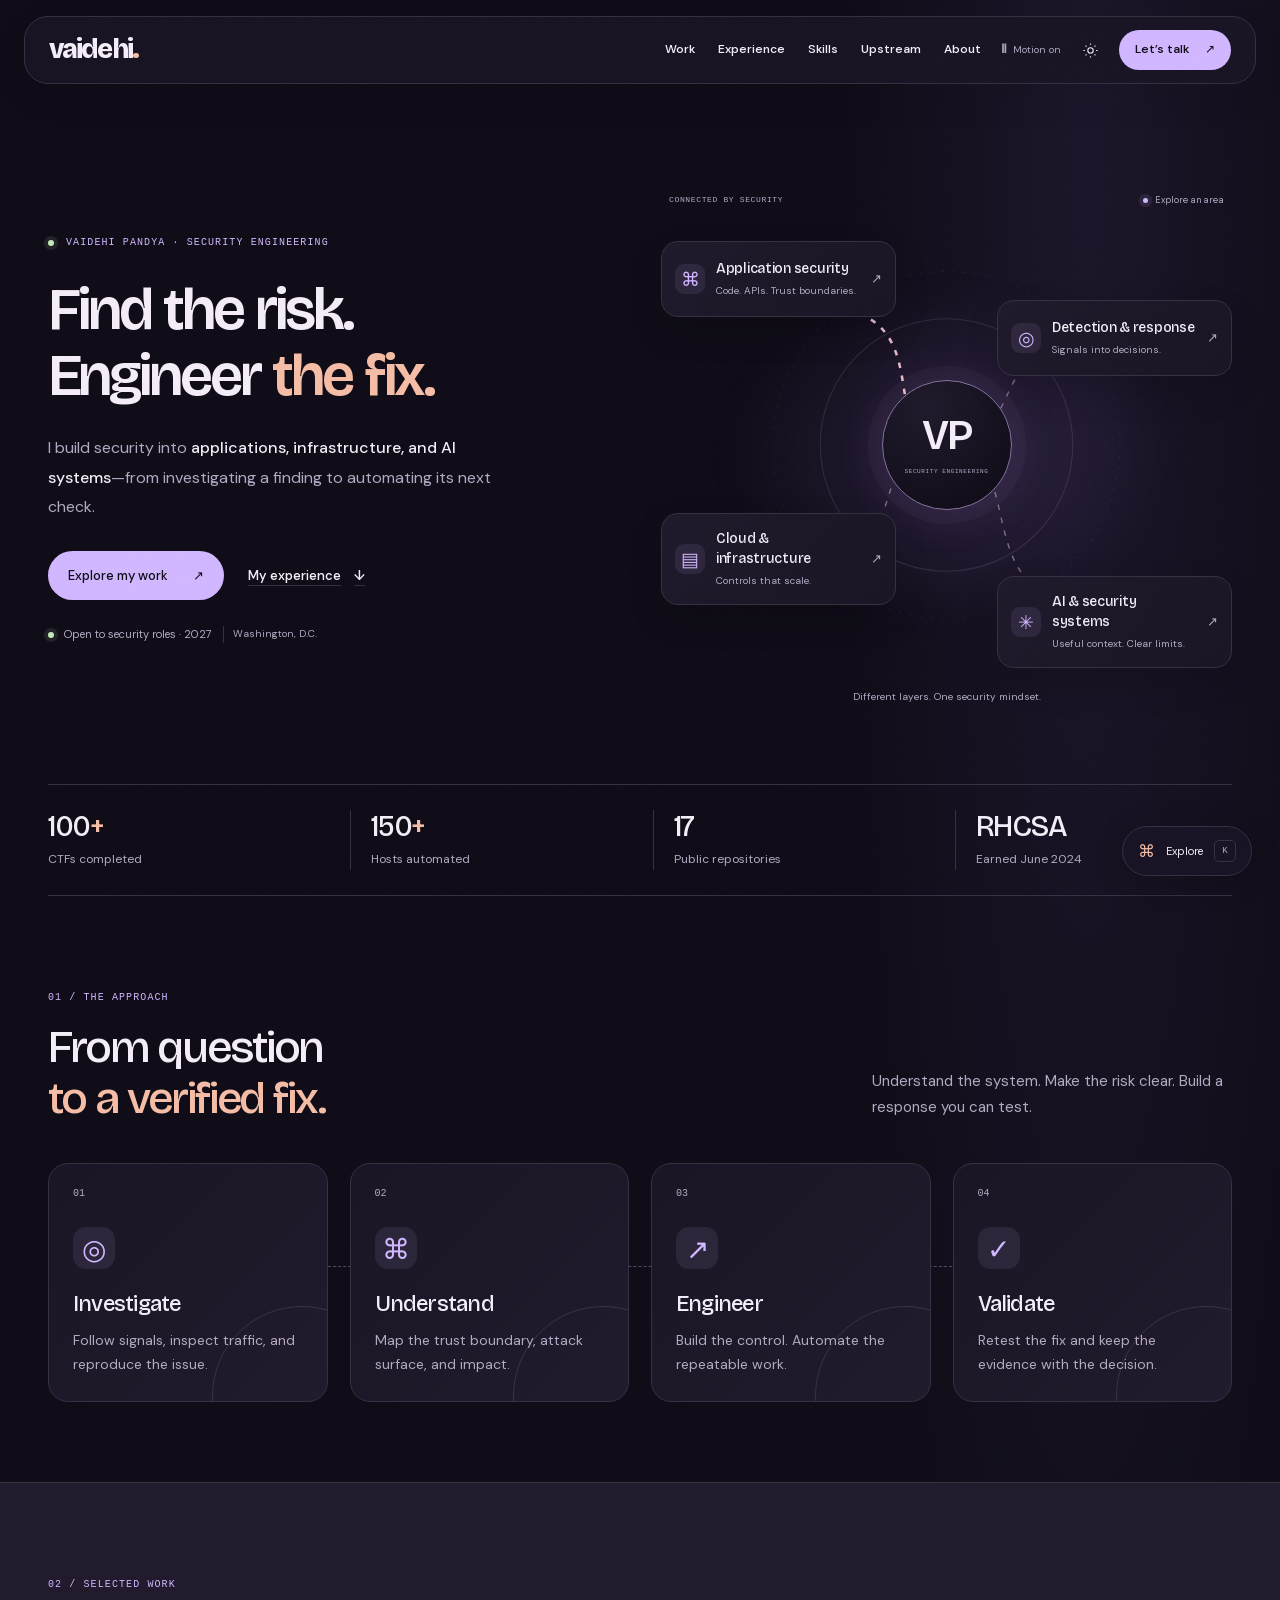
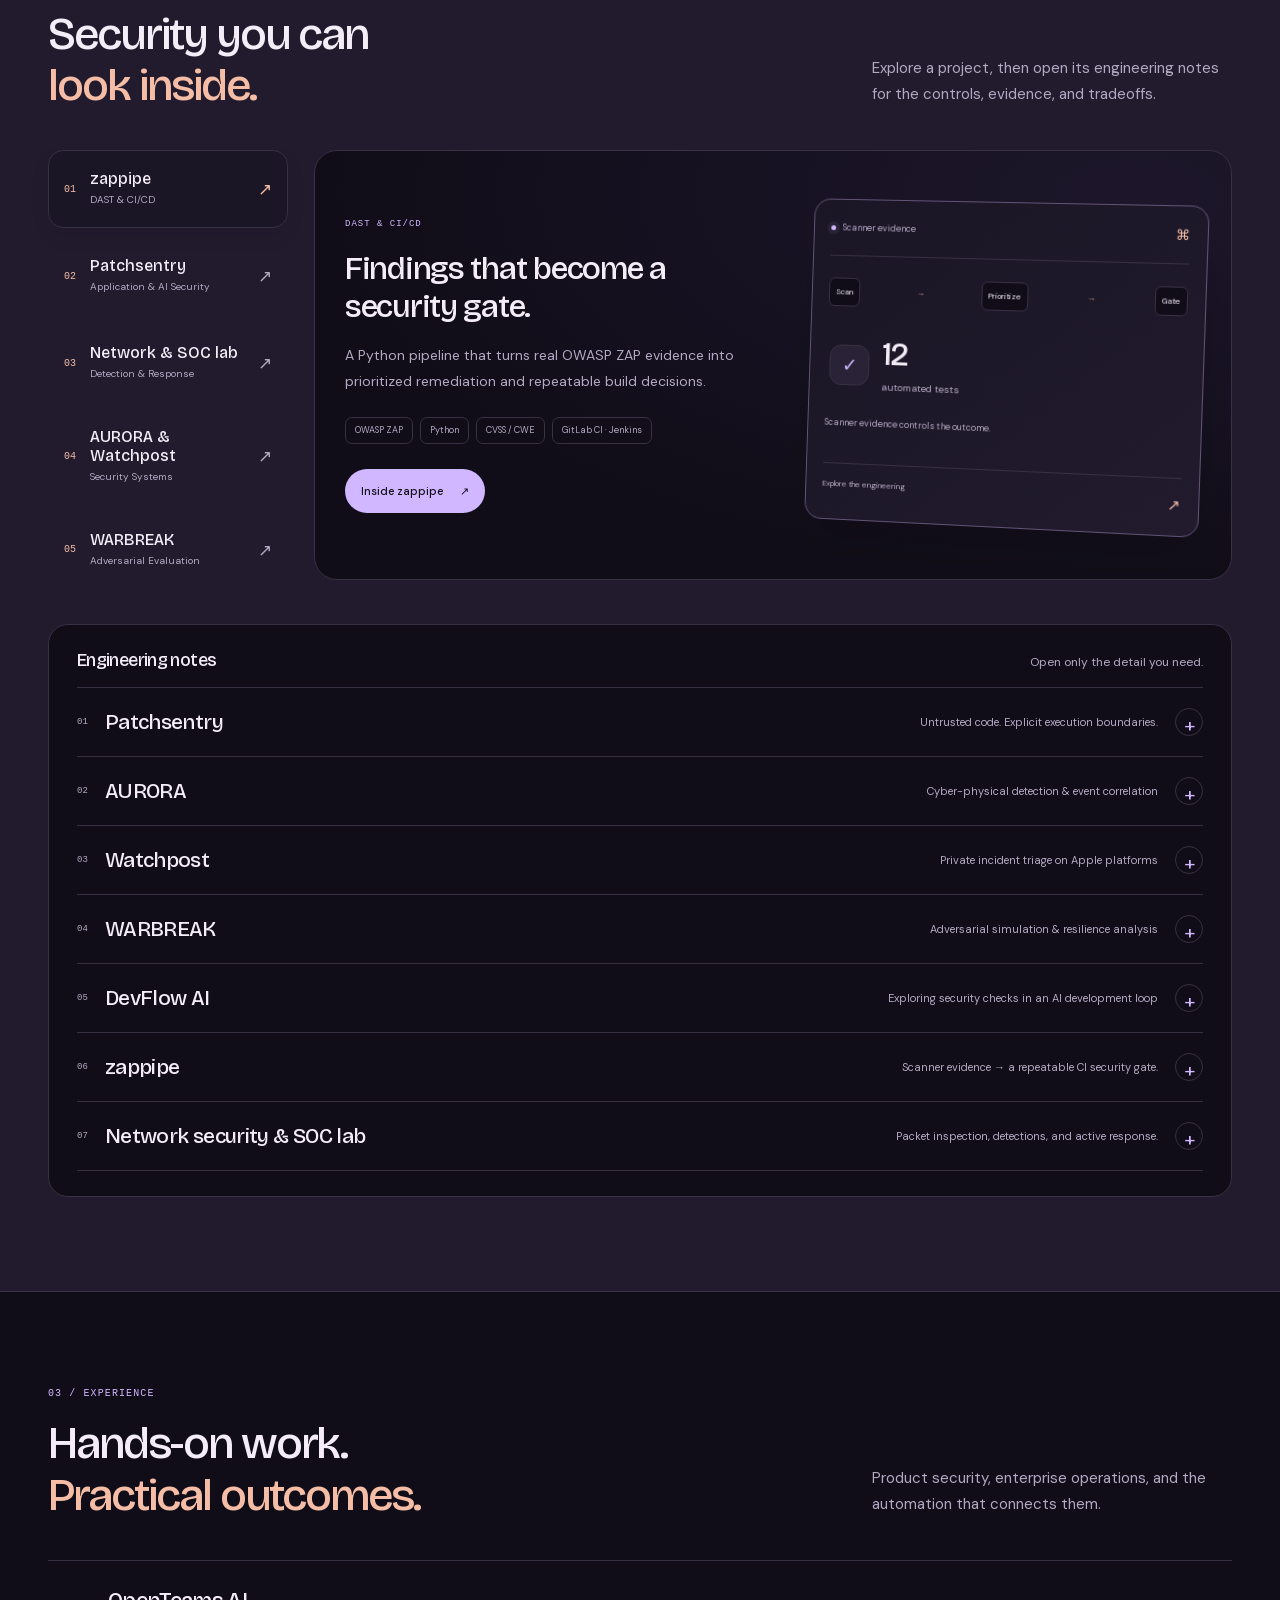
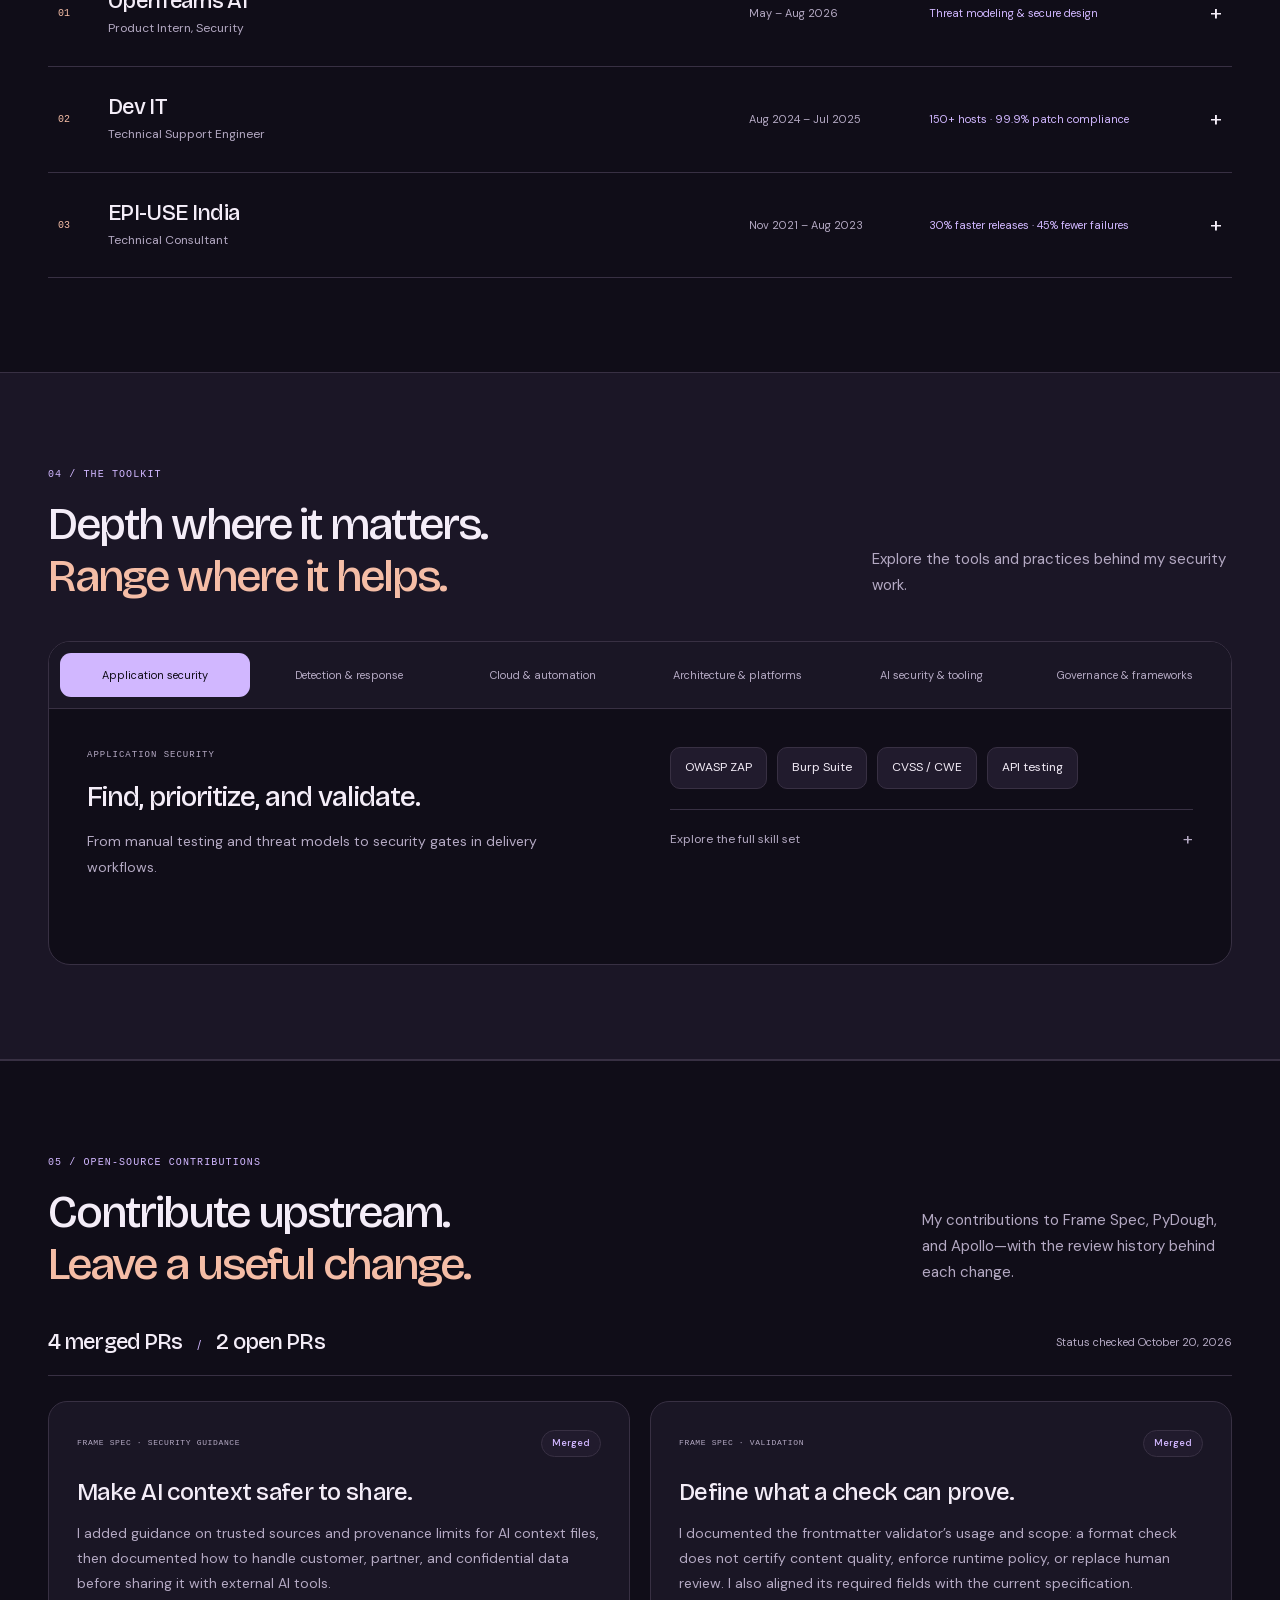
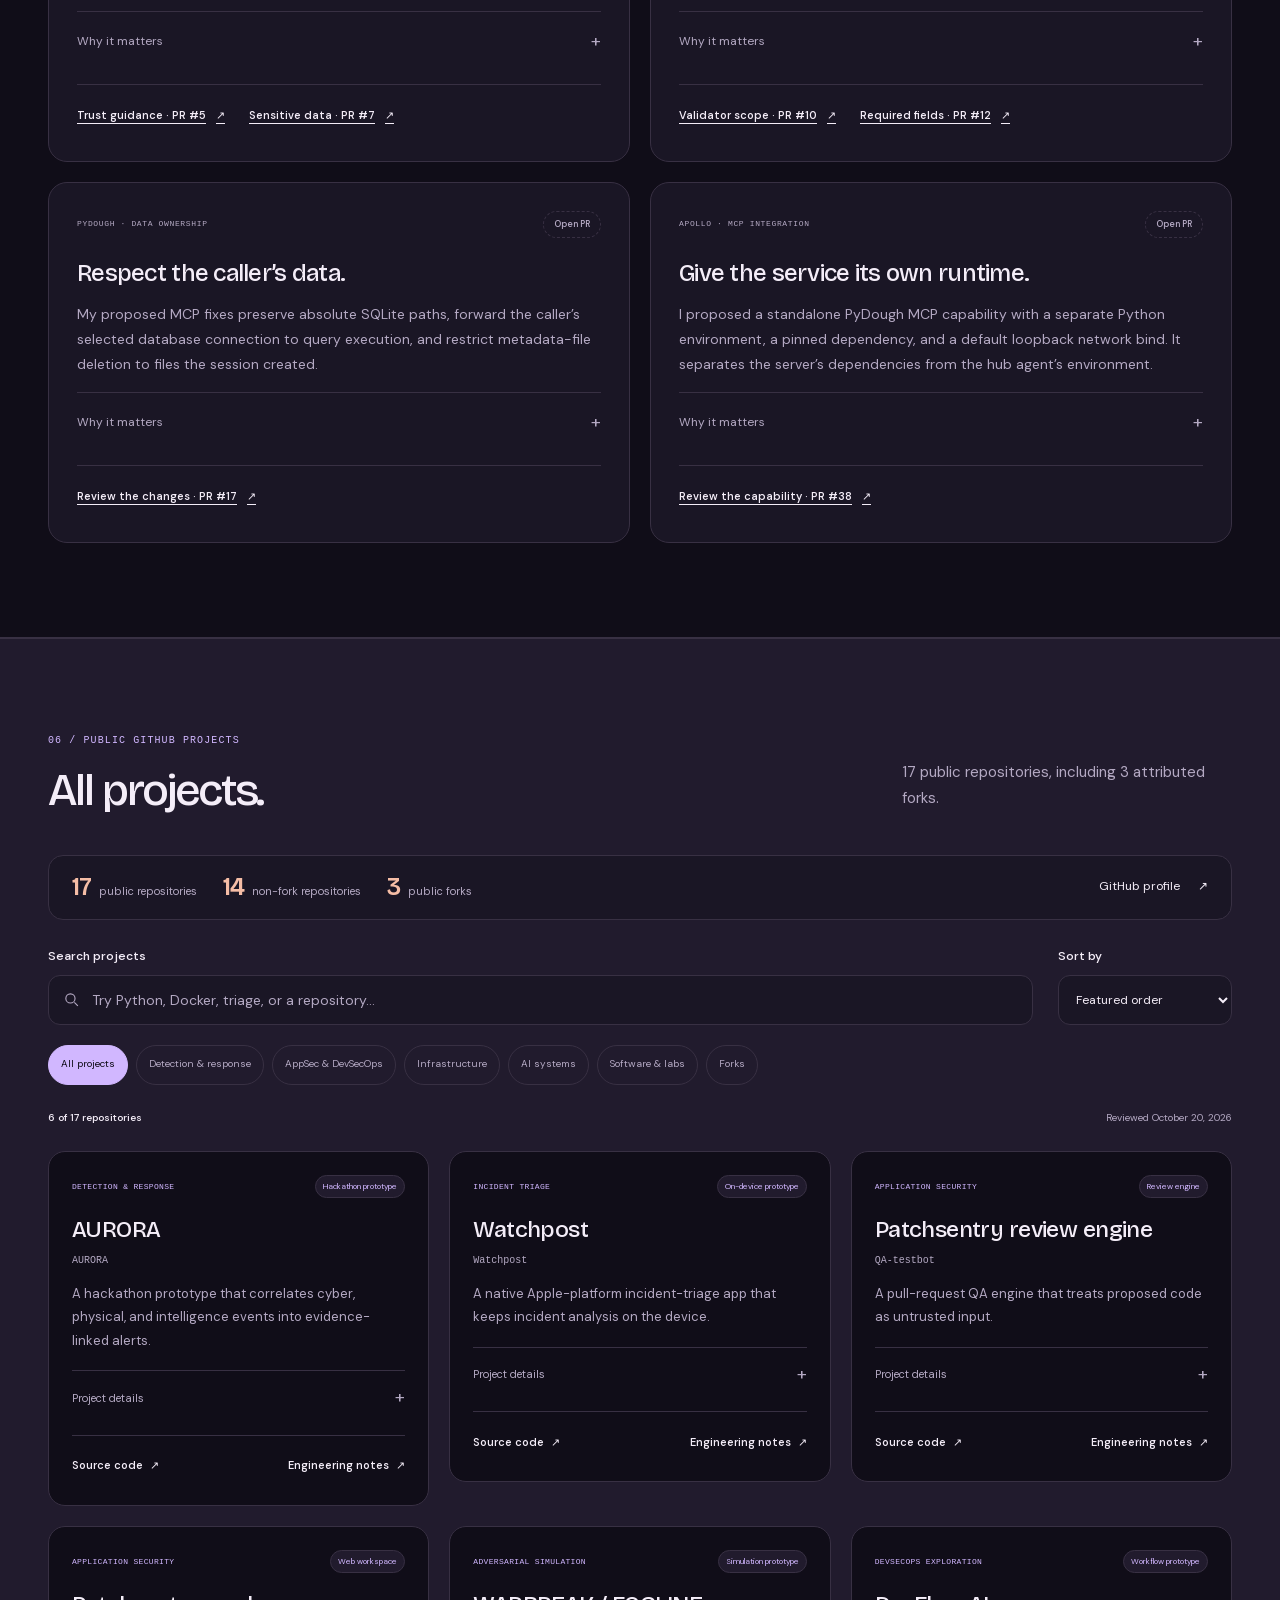
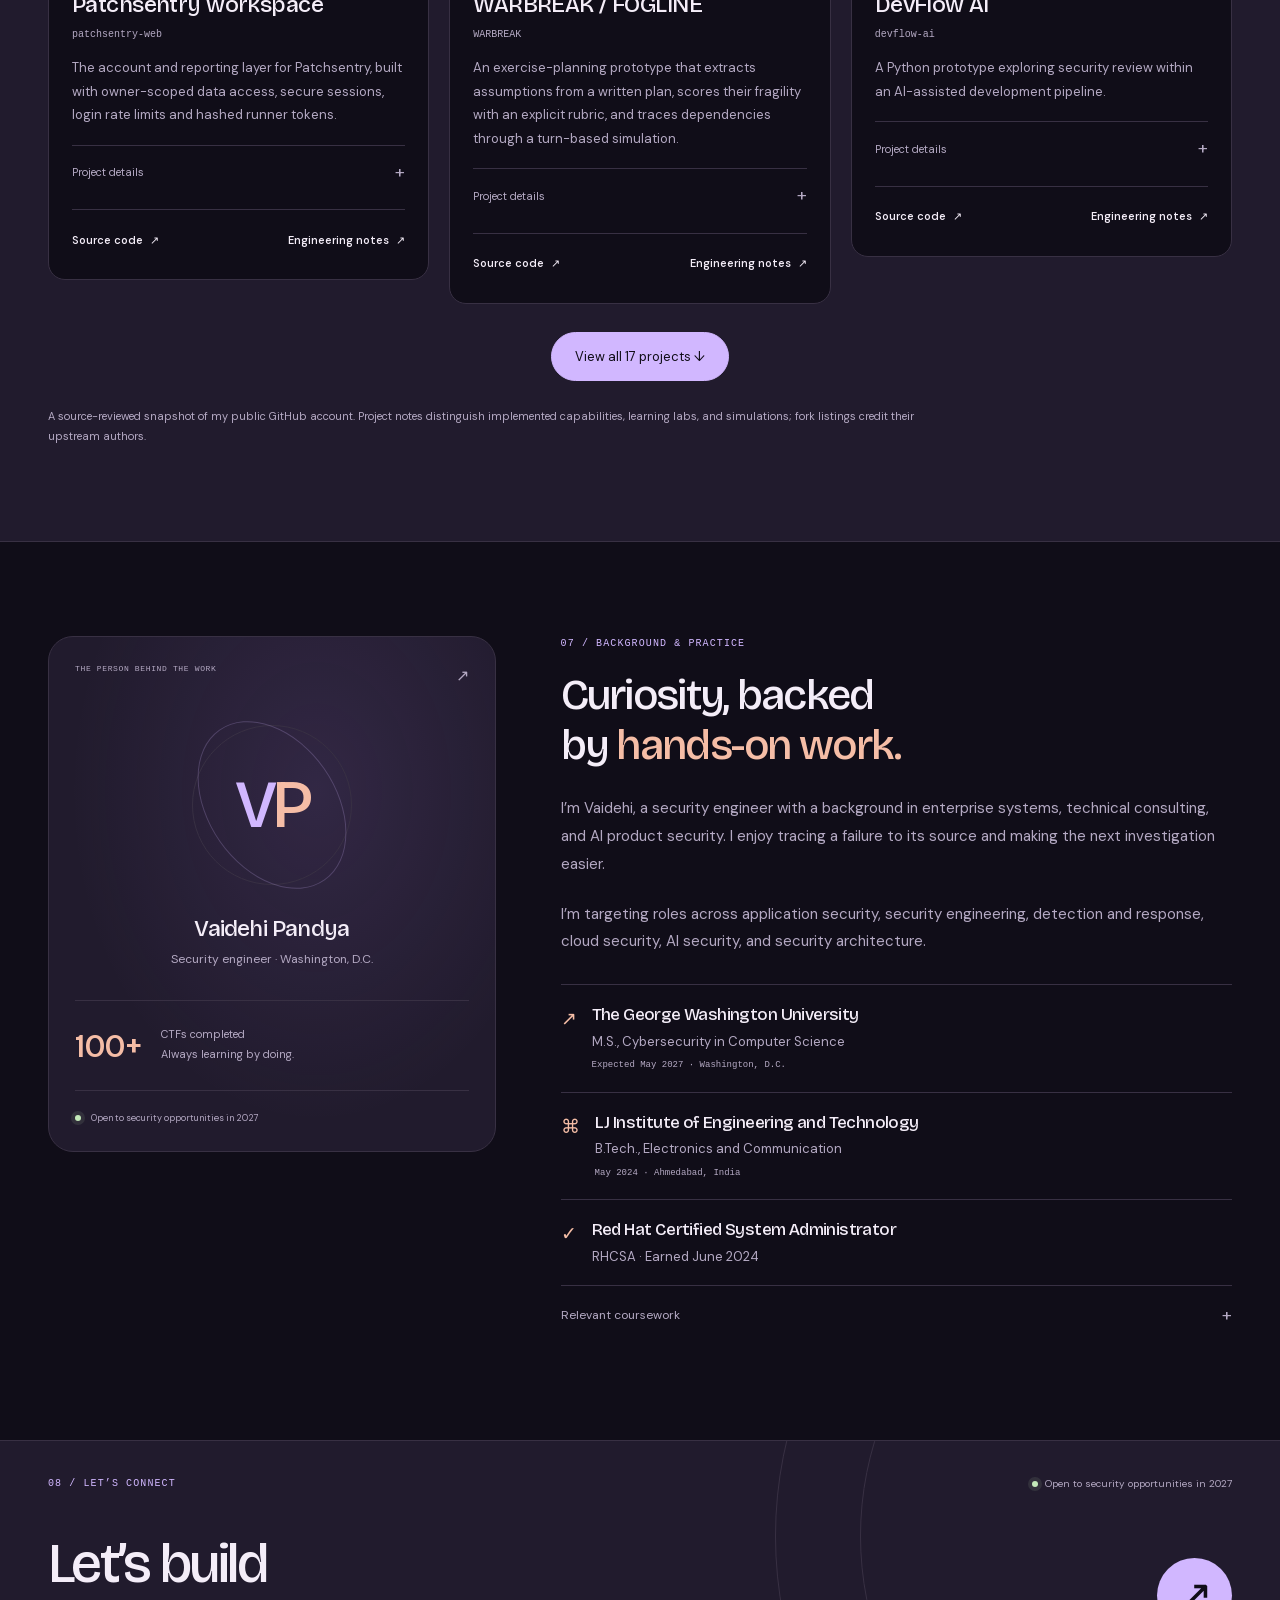
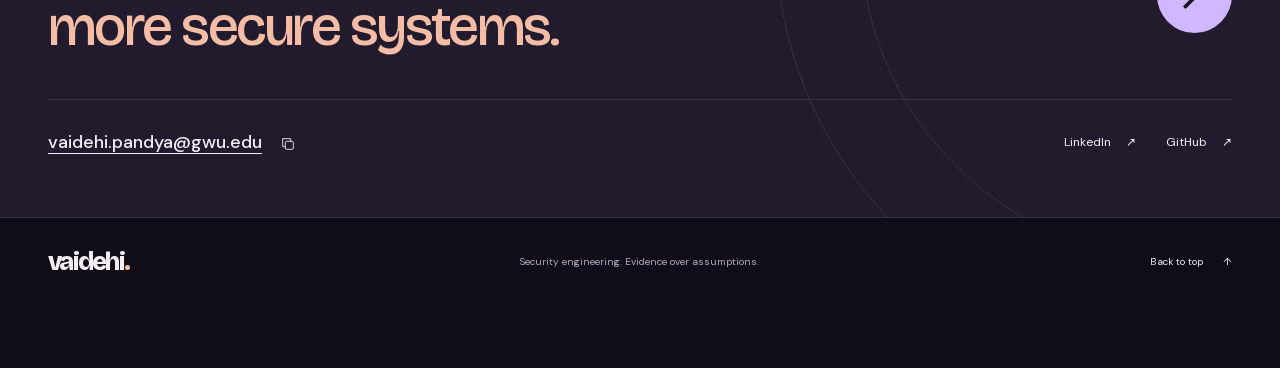
==== commit 1654e68d: "Integrate security experience and refine interactive portfolio" ====
--- a/index.html
+++ b/index.html
@@ -5,21 +5,21 @@
   <meta name="viewport" content="width=device-width, initial-scale=1, viewport-fit=cover">
   <meta name="theme-color" content="#100d18">
   <title>Vaidehi Pandya — Security Engineering</title>
-  <meta name="description" content="Security engineering portfolio of Vaidehi Pandya. Detection and response, application security, cloud automation, AI systems, and all 17 public GitHub repositories.">
+  <meta name="description" content="Vaidehi Pandya: application security, detection and response, cloud automation, and AI security. Explore projects, experience, upstream contributions, and 100+ CTFs of hands-on practice.">
   <link rel="canonical" href="https://vaidehi2510.github.io/">
   <meta property="og:type" content="website">
-  <meta property="og:title" content="Vaidehi Pandya — I follow the signal.">
+  <meta property="og:title" content="Vaidehi Pandya — Security Engineering">
   <meta property="og:description" content="Security-focused engineering across detection, application security, infrastructure automation, and AI. Explore every public project.">
   <meta property="og:url" content="https://vaidehi2510.github.io/">
-  <meta property="og:image" content="https://vaidehi2510.github.io/social-preview.png?v=signal-atlas-2">
+  <meta property="og:image" content="https://vaidehi2510.github.io/social-preview.png?v=security-studio-1">
   <meta property="og:image:width" content="1200">
   <meta property="og:image:height" content="630">
-  <meta property="og:image:alt" content="Vaidehi Pandya. Security engineering. I follow the signal.">
+  <meta property="og:image:alt" content="Vaidehi Pandya. Find the risk. Engineer the fix.">
   <meta name="twitter:card" content="summary_large_image">
   <script type="application/ld+json">
     {"@context":"https://schema.org","@type":"Person","name":"Vaidehi Pandya","url":"https://vaidehi2510.github.io/","description":"Security-focused engineer building detection, incident triage, application security, and infrastructure automation projects.","sameAs":["https://www.linkedin.com/in/vaidehi-pandya/","https://github.com/Vaidehi2510"]}
   </script>
-  <link rel="icon" type="image/svg+xml" href="favicon.svg?v=signal-atlas-2">
+  <link rel="icon" type="image/svg+xml" href="favicon.svg?v=security-studio-1">
   <link rel="preload" href="assets/fonts/bricolage-grotesque-latin.woff2" as="font" type="font/woff2" crossorigin>
   <link rel="preload" href="assets/fonts/dm-sans-latin.woff2" as="font" type="font/woff2" crossorigin>
   <script>
@@ -32,115 +32,32 @@
       document.documentElement.dataset.motion = matchMedia('(prefers-reduced-motion: reduce)').matches ? 'off' : 'on';
     }
   </script>
-  <link rel="stylesheet" href="styles.css?v=signal-atlas-2">
-  <link rel="stylesheet" href="experience.css?v=signal-atlas-2">
-  <script src="script.js?v=signal-atlas-2" defer></script>
-  <script src="projects.js?v=signal-atlas-2" defer></script>
-  <script src="experience.js?v=signal-atlas-2" defer></script>
-  <script src="navigator.js?v=signal-atlas-2" defer></script>
+  <link rel="stylesheet" href="styles.css?v=security-studio-1">
+  <link rel="stylesheet" href="experience.css?v=security-studio-1">
+  <link rel="stylesheet" href="studio.css?v=security-studio-1">
+  <script src="script.js?v=security-studio-1" defer></script>
+  <script src="projects.js?v=security-studio-1" defer></script>
+  <script src="experience.js?v=security-studio-1" defer></script>
+  <script src="navigator.js?v=security-studio-1" defer></script>
+  <script src="interactions.js?v=security-studio-1" defer></script>
 </head>
 <body>
   <a class="skip-link" href="#main">Skip to content</a>
   <div id="reading-progress" aria-hidden="true"></div>
   <div class="cursor-halo" aria-hidden="true"></div>
-  <header class="site-header">
-    <div class="wrap header-inner">
-      <a class="wordmark" href="#top" aria-label="Vaidehi Pandya, home">vaidehi<span>.</span></a>
-      <nav class="main-nav" aria-label="Main navigation">
-        <a href="#work" data-nav>Work</a>
-        <a href="#upstream" data-nav>Upstream</a>
-        <a href="#projects" data-nav>Projects</a>
-        <a href="#about" data-nav>About</a>
-      </nav>
-      <div class="header-actions">
-        <button id="motion-toggle" class="utility requires-js" type="button" aria-label="Pause animations" aria-pressed="false" hidden><span class="motion-icon" aria-hidden="true">Ⅱ</span><span data-motion-label>Motion on</span></button>
-        <button id="theme-toggle" class="theme-toggle requires-js" type="button" aria-label="Switch to dark theme" hidden><svg viewBox="0 0 24 24" aria-hidden="true"><g class="theme-sun"><circle cx="12" cy="12" r="3.8"/><path d="M12 2v2m0 16v2M2 12h2m16 0h2M5 5l1.4 1.4m11.2 11.2L19 19M5 19l1.4-1.4M17.6 6.4 19 5"/></g><path class="theme-moon" d="M20.3 15.6A8.6 8.6 0 0 1 8.4 3.7a8.6 8.6 0 1 0 11.9 11.9Z"/></svg><span class="sr-only" data-theme-label>Dark</span></button>
-        <a class="header-contact" href="#contact" data-nav>Let’s talk <span aria-hidden="true">↗</span></a>
-      </div>
-    </div>
-  </header>
+  <header class="site-header"><div class="wrap header-inner">
+    <a class="wordmark" href="#top" aria-label="Vaidehi Pandya, home">vaidehi<span>.</span></a>
+    <nav class="main-nav" id="primary-nav" aria-label="Main navigation"><a href="#work" data-nav>Work</a><a href="#experience" data-nav>Experience</a><a href="#skills" data-nav>Skills</a><a href="#upstream" data-nav>Upstream</a><a href="#about" data-nav>About</a></nav>
+    <div class="header-actions"><button id="motion-toggle" class="utility requires-js" type="button" aria-label="Pause animations" aria-pressed="false" hidden><span class="motion-icon" aria-hidden="true">Ⅱ</span><span data-motion-label>Motion on</span></button><button id="theme-toggle" class="theme-toggle requires-js" type="button" aria-label="Switch to light theme" hidden><svg viewBox="0 0 24 24" aria-hidden="true"><g class="theme-sun"><circle cx="12" cy="12" r="3.8"/><path d="M12 2v2m0 16v2M2 12h2m16 0h2M5 5l1.4 1.4m11.2 11.2L19 19M5 19l1.4-1.4M17.6 6.4 19 5"/></g><path class="theme-moon" d="M20.3 15.6A8.6 8.6 0 0 1 8.4 3.7a8.6 8.6 0 1 0 11.9 11.9Z"/></svg><span class="sr-only" data-theme-label>Light</span></button><a class="header-contact" href="#contact">Let’s talk <span aria-hidden="true">↗</span></a><button class="nav-menu-toggle requires-js" id="nav-menu-toggle" aria-controls="primary-nav" aria-expanded="false" aria-label="Open navigation" hidden><span>Menu</span><i aria-hidden="true"></i></button></div>
+  </div></header>
   <main id="main">
     <section class="hero wrap" id="top" aria-labelledby="hero-heading">
-      <div class="hero-copy">
-        <p class="eyebrow"><span class="tiny-star" aria-hidden="true">✳</span> VAIDEHI PANDYA / SECURITY ENGINEERING</p>
-        <h1 id="hero-heading"><span class="hero-line">I follow</span><span class="hero-line">the <em>signal.</em><span class="hero-period" aria-hidden="true">✳</span></span></h1>
-        <p class="hero-intro">Curiosity is my first line of defense. I build across <strong>software, infrastructure, and AI</strong>—tracing the unexpected and turning it into something useful.</p>
-        <div class="hero-actions"><a class="button button-dark" href="#work" data-magnetic>Step inside my work <span aria-hidden="true">↗</span></a><a class="text-link" href="#upstream">Contributed upstream <span aria-hidden="true">↗</span></a></div>
-        <div class="availability"><span class="status-dot" aria-hidden="true"></span><span>Open to security roles · 2027</span><span class="availability-location">Washington, D.C.</span></div>
-      </div>
-      <div class="hero-lab" id="design-demo" data-mode="evidence">
-        <div class="observatory-heading"><span class="mono">THE SIGNAL ATLAS</span><span class="lab-coordinate mono">01 / 03</span></div>
-        <div id="signal-observatory" aria-hidden="true">
-          <div class="orbital-fallback"><i></i><i></i><i></i><i></i></div>
-          <canvas id="signal-canvas"></canvas>
-          <span class="orbit-label orbit-label-one">curiosity</span><span class="orbit-label orbit-label-two">context</span><span class="orbit-cross cross-one">+</span><span class="orbit-cross cross-two">+</span>
-        </div>
-        <div class="observatory-console">
-          <div class="demo-tabs requires-js" role="tablist" aria-label="Explore my security approach" hidden>
-            <button class="demo-tab" id="tab-evidence" type="button" role="tab" aria-selected="true" aria-controls="demo-evidence" data-target="demo-evidence" tabindex="0">01 Detect</button>
-            <button class="demo-tab" id="tab-context" type="button" role="tab" aria-selected="false" aria-controls="demo-context" data-target="demo-context" tabindex="-1">02 Validate</button>
-            <button class="demo-tab" id="tab-action" type="button" role="tab" aria-selected="false" aria-controls="demo-action" data-target="demo-action" tabindex="-1">03 Respond</button>
-          </div>
-          <div class="demo-content">
-            <div id="demo-evidence" role="tabpanel" aria-labelledby="tab-evidence" tabindex="0"><span class="demo-kicker">TRACE THE UNEXPECTED</span><h2>Every signal has a story.</h2><p>Connect events. Find the pattern. Give an investigation somewhere to begin.</p><a href="#aurora" data-case-link>Explore AURORA <span aria-hidden="true">↗</span></a></div>
-            <div id="demo-context" role="tabpanel" aria-labelledby="tab-context" tabindex="0" hidden><span class="demo-kicker">DRAW THE BOUNDARY</span><h2>Confidence is not proof.</h2><p>Separate untrusted code, execution privileges, and the evidence behind a decision.</p><a href="#patchsentry" data-case-link>Explore Patchsentry <span aria-hidden="true">↗</span></a></div>
-            <div id="demo-action" role="tabpanel" aria-labelledby="tab-action" tabindex="0" hidden><span class="demo-kicker">MAKE THE NEXT MOVE CLEARER</span><h2>Context before escalation.</h2><p>Keep incident analysis local, priorities explainable, and the response reviewable.</p><a href="#watchpost" data-case-link>Explore Watchpost <span aria-hidden="true">↗</span></a></div>
-          </div>
-        </div>
-        <p class="observatory-caption"><span aria-hidden="true">↖</span> An interactive study in signals &amp; connections</p>
-      </div>
-      <div class="hero-bottom"><span class="mono">A CURIOUS MIND. A SECURITY MINDSET.</span><a href="#work" class="scroll-cue"><span class="scroll-orbit" aria-hidden="true">↓</span> Scroll to investigate</a><span class="hero-edition mono">PORTFOLIO / 2026</span></div>
+      <div class="hero-copy"><p class="eyebrow"><span class="status-dot" aria-hidden="true"></span> VAIDEHI PANDYA · SECURITY ENGINEERING</p><h1 id="hero-heading"><span class="hero-line">Find the risk.</span><span class="hero-line">Engineer <em>the fix.</em></span></h1><p class="hero-intro">I build security into <strong>applications, infrastructure, and AI systems</strong>—from investigating a finding to automating its next check.</p><div class="hero-actions"><a class="button button-dark" href="#work" data-magnetic>Explore my work <span aria-hidden="true">↗</span></a><a class="text-link" href="#experience">My experience <span aria-hidden="true">↓</span></a></div><div class="availability"><span class="status-dot" aria-hidden="true"></span>Open to security roles · 2027<span class="availability-location">Washington, D.C.</span></div></div>
+      <div class="security-map" aria-label="Explore the security areas behind my work"><div class="map-topline"><span class="mono">CONNECTED BY SECURITY</span><span class="map-status"><i aria-hidden="true"></i> Explore an area</span></div><svg class="map-connections" viewBox="0 0 520 460" aria-hidden="true"><defs><linearGradient id="connection-gradient"><stop stop-color="#d1b7ff"/><stop offset="1" stop-color="#f5bda6"/></linearGradient></defs><circle class="map-orbit" cx="260" cy="235" r="115"/><circle class="map-orbit outer" cx="260" cy="235" r="158"/><path data-flow="work-tab-zappipe" d="M145 110C260 110 190 235 260 235"/><path data-flow="work-tab-soc" d="M380 140C300 140 330 235 260 235"/><path data-flow="work-tab-patchsentry" d="M140 350C230 350 180 235 260 235"/><path data-flow="work-tab-aurora" d="M380 375C280 375 335 235 260 235"/></svg><div class="map-core" aria-hidden="true"><span>VP</span><small>SECURITY ENGINEERING</small></div><a class="map-card map-appsec" href="#work-panel-zappipe" data-area-target="work-tab-zappipe"><span class="map-symbol" aria-hidden="true">⌘</span><span><strong>Application security</strong><small>Code. APIs. Trust boundaries.</small></span><i aria-hidden="true">↗</i></a><a class="map-card map-detection" href="#work-panel-soc" data-area-target="work-tab-soc"><span class="map-symbol" aria-hidden="true">◎</span><span><strong>Detection &amp; response</strong><small>Signals into decisions.</small></span><i aria-hidden="true">↗</i></a><a class="map-card map-cloud" href="#work-panel-patchsentry" data-area-target="work-tab-patchsentry"><span class="map-symbol" aria-hidden="true">▤</span><span><strong>Cloud &amp; infrastructure</strong><small>Controls that scale.</small></span><i aria-hidden="true">↗</i></a><a class="map-card map-ai" href="#work-panel-aurora" data-area-target="work-tab-aurora"><span class="map-symbol" aria-hidden="true">✳</span><span><strong>AI &amp; security systems</strong><small>Useful context. Clear limits.</small></span><i aria-hidden="true">↗</i></a><p class="map-caption">Different layers. One security mindset.</p></div>
     </section>
-    <div class="signal-marquee" aria-hidden="true"><div class="marquee-track"><span>QUESTION THE DEFAULT <i>✳</i> FOLLOW THE SIGNAL <i>✳</i> BUILD WITH INTENT <i>✳</i> </span><span>QUESTION THE DEFAULT <i>✳</i> FOLLOW THE SIGNAL <i>✳</i> BUILD WITH INTENT <i>✳</i> </span></div></div>
-
-    <section class="work-section section-pad" id="work" aria-labelledby="work-heading">
-      <div class="wrap">
-        <div class="section-heading reveal"><div><p class="eyebrow">01 / Security engineering in practice</p><h2 id="work-heading">Built to<br><span class="muted-heading">look closer.</span></h2></div><p>Projects spanning secure AI-assisted review, cyber-physical detection, private incident triage, and adversarial simulation.<br><a class="text-link" href="#upstream">My upstream contributions <span aria-hidden="true">↘</span></a></p></div>
-        <article class="project project-patch reveal">
-          <a data-tilt class="project-visual patch-visual" href="#patchsentry" data-case-link aria-label="Read the Patchsentry security engineering notes">
-            <div class="visual-topline"><span>PATCHSENTRY / APPLICATION SECURITY</span><span aria-hidden="true">01</span></div>
-            <div class="patch-app" aria-hidden="true">
-              <div class="app-sidebar"><span class="app-logo">p<span>·</span></span><span class="sidebar-icon selected">▦</span><span class="sidebar-icon">◎</span><span class="sidebar-icon">⌘</span><span class="sidebar-bottom">VP</span></div>
-              <div class="app-main">
-                <div class="app-breadcrumb">Workspace <span>/</span> Pull request #42 <span class="app-avatar">VP</span></div>
-                <div class="app-title"><div><small>REVIEW OVERVIEW</small><strong>A smoother checkout</strong></div><span class="attention-badge">● Needs attention</span></div>
-                <div class="app-stats"><div><span>Checks passed</span><strong>12<span> / 13</span></strong></div><div><span>AI findings</span><strong>03</strong></div><div><span>Human input</span><strong>01</strong></div></div>
-                <div class="app-tabs"><span class="active">Overview</span><span>Findings</span><span>Evidence</span></div>
-                <div class="app-finding"><span class="finding-symbol">✓</span><div><strong>Checkout flow</strong><small>Evidence verified · 12 checks passed</small></div><span class="pass-badge">PASS</span></div>
-                <div class="app-finding"><span class="finding-symbol warn">!</span><div><strong>Shipping threshold</strong><small>Boundary case needs a closer look</small></div><span class="review-badge">REVIEW</span></div>
-                <div class="app-ai-note"><span>✳</span><div><strong>AI proposes. Evidence decides.</strong><small>Every finding links back to its source.</small></div><span>↗</span></div>
-              </div>
-            </div>
-            <div class="floating-note patch-note" aria-hidden="true"><span>↳</span> Trust starts with evidence.</div>
-            <span class="visual-caption">Interface study · illustrative review data</span>
-            <span class="project-open" aria-hidden="true">↗</span>
-          </a>
-          <div class="project-info"><div><div class="project-tags"><span>Application security</span><span>AI guardrails</span><span>2026</span></div><h3><a href="#patchsentry" data-case-link>Patchsentry</a></h3><p>Bounded AI review, isolated test execution, and evidence tied to the exact code revision.</p></div><a class="case-link" href="#patchsentry" data-case-link>Engineering notes <span aria-hidden="true">↗</span></a></div>
-          <div class="project-takeaway"><span class="mono">THE SECURITY QUESTION</span><p>How do you inspect untrusted code without giving the reviewer more access—or authority—than it needs?</p></div>
-        </article>
-
-        <div class="project-pair">
-          <article class="project project-aurora reveal">
-            <a data-tilt class="project-visual aurora-visual" href="#aurora" data-case-link aria-label="Read the AURORA detection engineering notes">
-              <div class="visual-topline"><span>AURORA + WATCHPOST</span><span aria-hidden="true">02</span></div>
-              <div class="radar-grid" aria-hidden="true"><span class="radar-ring ring-one"></span><span class="radar-ring ring-two"></span><span class="radar-ring ring-three"></span><span class="radar-line"></span><i class="radar-dot dot-one"></i><i class="radar-dot dot-two"></i><i class="radar-dot dot-three"></i></div>
-              <div class="alert-preview" aria-hidden="true"><div class="alert-preview-top"><span class="alert-mark">↗</span><span>WATCHPOST</span><span class="alert-live">ON DEVICE</span></div><span class="alert-overline">YOUR ATTENTION, WHERE IT MATTERS</span><strong>One signal.<br>The whole story.</strong><div class="alert-separator"></div><div class="alert-incident"><span class="incident-dot"></span><div><b>Substation Alpha</b><small>Three connected signals · priority high</small></div><span>↗</span></div><div class="waveform"><i></i><i></i><i></i><i></i><i></i><i></i><i></i><i></i><i></i><i></i><i></i><i></i><i></i><i></i><i></i><i></i><span>Ready when you are.</span></div></div>
-              <span class="visual-caption">Interface concept · dashboard to voice</span><span class="project-open" aria-hidden="true">↗</span>
-            </a>
-            <div class="project-info"><div><div class="project-tags"><span>Detection & response</span><span>Local-first triage</span></div><h3><a href="#aurora" data-case-link>AURORA & Watchpost</a></h3><p>Correlating cyber-physical signals, then bringing incident prioritization and triage onto the device.</p></div><a class="case-link" href="#aurora" data-case-link>Engineering notes <span aria-hidden="true">↗</span></a></div>
-          </article>
-          <article class="project project-warbreak reveal">
-            <a data-tilt class="project-visual warbreak-visual" href="#warbreak" data-case-link aria-label="Read the WARBREAK simulation engineering notes">
-              <div class="visual-topline"><span>WARBREAK / ADVERSARIAL SIMULATION</span><span aria-hidden="true">03</span></div>
-              <div class="strategy-board" aria-hidden="true"><div class="board-topline"><span class="board-logo">W<span>↗</span></span><span>SCENARIO 01</span><span class="board-turn">TURN 03 / 06</span></div><svg class="strategy-map" viewBox="0 0 400 200" fill="none"><path class="map-contour" d="M-10 35 42 18 75 38 111 17 157 30 172 61 211 78 242 44 285 30 316 47 355 31 408 45M-8 75 43 59 77 78 114 55 148 69 165 100 205 115 249 86 285 69 319 82 363 72 408 86M-10 114 43 99 77 119 113 96 147 110 166 140 207 153 249 125 286 109 323 125 364 110 411 124M-9 151 42 139 78 158 112 138 148 149 170 182 206 193 250 166 286 148 320 164 366 151 409 164"/><path class="map-route" d="M77 78 166 140 285 69 355 31"/><circle cx="77" cy="78" r="17" class="map-target"/><circle cx="77" cy="78" r="5" class="map-node"/><circle cx="166" cy="140" r="6" class="map-node"/><circle cx="285" cy="69" r="6" class="map-node"/><circle cx="355" cy="31" r="6" class="map-end"/><text x="57" y="111">YOUR PLAN</text><text x="265" y="102">ASSUMPTION</text></svg><div class="board-risk"><span>ASSUMPTION FRAGILITY</span><strong>74<span>/100</span></strong></div><div class="risk-bar"><span></span></div><div class="board-footer"><span>Every choice has a consequence.</span><span>↗</span></div></div>
-              <div class="floating-note warbreak-note" aria-hidden="true">What if the plan is wrong?</div>
-              <span class="visual-caption">Interface concept · illustrative scenario</span><span class="project-open" aria-hidden="true">↗</span>
-            </a>
-            <div class="project-info"><div><div class="project-tags"><span>Adversarial reasoning</span><span>Risk simulation</span></div><h3><a href="#warbreak" data-case-link>WARBREAK / FOGLINE</a></h3><p>Stress-testing assumptions through adversarial scenarios, explicit scoring rules, and alternative outcomes.</p></div><a class="case-link" href="#warbreak" data-case-link>Engineering notes <span aria-hidden="true">↗</span></a></div>
-          </article>
-        </div>
-        <div class="case-studies" aria-labelledby="case-studies-heading"><div class="case-studies-heading"><h3 id="case-studies-heading">Inside the engineering</h3><p>Architecture, controls, evidence, and project scope.</p></div>
-          <details class="case-study" id="patchsentry">
+    <section class="proof-strip wrap" aria-label="Experience at a glance"><a href="#about"><strong>100<span>+</span></strong><span>CTFs completed</span></a><a href="#experience"><strong>150<span>+</span></strong><span>Hosts automated</span></a><a href="#projects"><strong>17</strong><span>Public repositories</span></a><a href="#about"><strong>RHCSA</strong><span>Earned June 2024</span></a></section>
+    <section class="workflow-section section-pad" aria-labelledby="workflow-heading"><div class="wrap"><div class="section-heading reveal"><div><p class="eyebrow">01 / THE APPROACH</p><h2 id="workflow-heading">From question<br><span class="muted-heading">to a verified fix.</span></h2></div><p>Understand the system. Make the risk clear. Build a response you can test.</p></div><div class="workflow-track"><article class="workflow-step reveal"><span class="step-number">01</span><span class="step-glyph" aria-hidden="true">◎</span><h3>Investigate</h3><p>Follow signals, inspect traffic, and reproduce the issue.</p></article><article class="workflow-step reveal"><span class="step-number">02</span><span class="step-glyph" aria-hidden="true">⌘</span><h3>Understand</h3><p>Map the trust boundary, attack surface, and impact.</p></article><article class="workflow-step reveal"><span class="step-number">03</span><span class="step-glyph" aria-hidden="true">↗</span><h3>Engineer</h3><p>Build the control. Automate the repeatable work.</p></article><article class="workflow-step reveal"><span class="step-number">04</span><span class="step-glyph" aria-hidden="true">✓</span><h3>Validate</h3><p>Retest the fix and keep the evidence with the decision.</p></article></div></div></section>
+<section class="work-section section-pad" id="work" aria-labelledby="work-heading"><div class="wrap"><div class="section-heading reveal"><div><p class="eyebrow">02 / SELECTED WORK</p><h2 id="work-heading">Security you can<br><span class="muted-heading">look inside.</span></h2></div><p>Explore a project, then open its engineering notes for the controls, evidence, and tradeoffs.</p></div><div class="workbench reveal" data-tab-group><div class="panel-tabs work-tabs requires-js" role="tablist" aria-label="Selected security projects" aria-orientation="vertical" hidden><button role="tab" id="work-tab-zappipe" aria-controls="work-panel-zappipe" aria-selected="true" tabindex="0"><span>01</span><span><strong>zappipe</strong><small>DAST &amp; CI/CD</small></span><i aria-hidden="true">↗</i></button><button role="tab" id="work-tab-patchsentry" aria-controls="work-panel-patchsentry" aria-selected="false" tabindex="-1"><span>02</span><span><strong>Patchsentry</strong><small>Application &amp; AI Security</small></span><i aria-hidden="true">↗</i></button><button role="tab" id="work-tab-soc" aria-controls="work-panel-soc" aria-selected="false" tabindex="-1"><span>03</span><span><strong>Network & SOC lab</strong><small>Detection & Response</small></span><i aria-hidden="true">↗</i></button><button role="tab" id="work-tab-aurora" aria-controls="work-panel-aurora" aria-selected="false" tabindex="-1"><span>04</span><span><strong>AURORA & Watchpost</strong><small>Security Systems</small></span><i aria-hidden="true">↗</i></button><button role="tab" id="work-tab-warbreak" aria-controls="work-panel-warbreak" aria-selected="false" tabindex="-1"><span>05</span><span><strong>WARBREAK</strong><small>Adversarial Evaluation</small></span><i aria-hidden="true">↗</i></button></div><div class="work-panels"><section class="work-panel" id="work-panel-zappipe" role="tabpanel" aria-labelledby="work-tab-zappipe" tabindex="0"><div class="work-panel-copy"><p class="eyebrow">DAST & CI/CD</p><h3>Findings that become a security gate.</h3><p>A Python pipeline that turns real OWASP ZAP evidence into prioritized remediation and repeatable build decisions.</p><div class="panel-tags"><span>OWASP ZAP</span><span>Python</span><span>CVSS / CWE</span><span>GitLab CI · Jenkins</span></div><a href="#zappipe" class="button button-dark" data-case-link>Inside zappipe <span aria-hidden="true">↗</span></a></div><div class="project-system" aria-label="Scanner evidence"><div class="system-bar"><span class="system-dot"></span>Scanner evidence<span class="system-icon" aria-hidden="true">⌘</span></div><div class="system-flow"><span>Scan</span><i aria-hidden="true">→</i><span>Prioritize</span><i aria-hidden="true">→</i><span>Gate</span></div><div class="system-result"><div class="result-mark" aria-hidden="true">✓</div><div><strong>12</strong><span>automated tests</span></div></div><p class="system-note">Scanner evidence controls the outcome.</p><div class="system-footer"><span>Explore the engineering</span><span aria-hidden="true">↗</span></div></div></section><section class="work-panel" id="work-panel-patchsentry" role="tabpanel" aria-labelledby="work-tab-patchsentry" tabindex="0"><div class="work-panel-copy"><p class="eyebrow">APPLICATION & AI SECURITY</p><h3>A code review you can trace.</h3><p>Five specialist agents review with bounded tools, citation checks, isolated execution, and a local-model option.</p><div class="panel-tags"><span>TypeScript</span><span>Docker</span><span>LLM agents</span><span>Local models</span></div><a href="#patchsentry" class="button button-dark" data-case-link>Inside Patchsentry <span aria-hidden="true">↗</span></a></div><div class="project-system" aria-label="Evidence-linked review"><div class="system-bar"><span class="system-dot"></span>Evidence-linked review<span class="system-icon" aria-hidden="true">⌘</span></div><div class="system-flow"><span>Review</span><i aria-hidden="true">→</i><span>Cite</span><i aria-hidden="true">→</i><span>Verify</span></div><div class="system-result"><div class="result-mark" aria-hidden="true">✓</div><div><strong>5</strong><span>specialist agents</span></div></div><p class="system-note">244 tests · 77.8% coverage</p><div class="system-footer"><span>Explore the engineering</span><span aria-hidden="true">↗</span></div></div></section><section class="work-panel" id="work-panel-soc" role="tabpanel" aria-labelledby="work-tab-soc" tabindex="0"><div class="work-panel-copy"><p class="eyebrow">DETECTION & RESPONSE</p><h3>From packet to response.</h3><p>Packet-level inspection connects to a Wazuh and pfSense lab for detections, rule tuning, and active response.</p><div class="panel-tags"><span>Python · Scapy</span><span>Wazuh</span><span>pfSense</span><span>Packet analysis</span></div><a href="#soc-lab" class="button button-dark" data-case-link>Inside the SOC lab <span aria-hidden="true">↗</span></a></div><div class="project-system" aria-label="Lab workflow"><div class="system-bar"><span class="system-dot"></span>Lab workflow<span class="system-icon" aria-hidden="true">⌘</span></div><div class="system-flow"><span>Inspect</span><i aria-hidden="true">→</i><span>Detect</span><i aria-hidden="true">→</i><span>Respond</span></div><div class="system-result"><div class="result-mark" aria-hidden="true">✓</div><div><strong>5</strong><span>protocols inspected</span></div></div><p class="system-note">Ethernet · IPv4 · TCP · UDP · ICMP</p><div class="system-footer"><span>Explore the engineering</span><span aria-hidden="true">↗</span></div></div></section><section class="work-panel" id="work-panel-aurora" role="tabpanel" aria-labelledby="work-tab-aurora" tabindex="0"><div class="work-panel-copy"><p class="eyebrow">SECURITY SYSTEMS</p><h3>Give the signal its context.</h3><p>Threat retrieval and cyber-physical correlation, with a separate on-device project for private incident triage.</p><div class="panel-tags"><span>Python · FAISS</span><span>FastAPI</span><span>Swift</span><span>Local inference</span></div><a href="#aurora" class="button button-dark" data-case-link>Inside AURORA <span aria-hidden="true">↗</span></a></div><div class="project-system" aria-label="Threat knowledge"><div class="system-bar"><span class="system-dot"></span>Threat knowledge<span class="system-icon" aria-hidden="true">⌘</span></div><div class="system-flow"><span>Correlate</span><i aria-hidden="true">→</i><span>Retrieve</span><i aria-hidden="true">→</i><span>Triage</span></div><div class="system-result"><div class="result-mark" aria-hidden="true">✓</div><div><strong>3,557</strong><span>threat records</span></div></div><p class="system-note">DC Critical Ops Hackathon 2026</p><div class="system-footer"><span>Explore the engineering</span><span aria-hidden="true">↗</span></div></div></section><section class="work-panel" id="work-panel-warbreak" role="tabpanel" aria-labelledby="work-tab-warbreak" tabindex="0"><div class="work-panel-copy"><p class="eyebrow">ADVERSARIAL EVALUATION</p><h3>Test the assumptions first.</h3><p>An evaluation workflow extracts hidden assumptions and challenges the most fragile part of a plan.</p><div class="panel-tags"><span>FastAPI</span><span>Next.js</span><span>Gemini</span><span>Evaluation harness</span></div><a href="#warbreak" class="button button-dark" data-case-link>Inside WARBREAK <span aria-hidden="true">↗</span></a></div><div class="project-system" aria-label="Scenario analysis"><div class="system-bar"><span class="system-dot"></span>Scenario analysis<span class="system-icon" aria-hidden="true">⌘</span></div><div class="system-flow"><span>Extract</span><i aria-hidden="true">→</i><span>Challenge</span><i aria-hidden="true">→</i><span>Evaluate</span></div><div class="system-result"><div class="result-mark" aria-hidden="true">✓</div><div><strong>0–100</strong><span>fragility scale</span></div></div><p class="system-note">SCSP AI+ Expo 2026</p><div class="system-footer"><span>Explore the engineering</span><span aria-hidden="true">↗</span></div></div></section></div></div><div class="case-studies" aria-labelledby="case-studies-heading"><div class="case-studies-heading"><h3 id="case-studies-heading">Engineering notes</h3><p>Open only the detail you need.</p></div>          <details class="case-study" id="patchsentry">
   <summary class="case-summary">
     <span class="case-number">01</span>
     <span class="case-summary-title">Patchsentry</span>
@@ -175,6 +92,8 @@
         <p>Repository tests exercise path traversal, symlink escape, stale revisions, credential filtering, cross-account access, token rotation and malformed reports. These are specific controls with inspectable implementation and test sources.</p>
         <p>Deployment still depends on a trusted runner, configured suites and authorized integrations. AI review is not a security audit; report redaction is pattern-based, and the web beta does not yet provide email verification or password-recovery delivery.</p>
       </section>
+<section class="story-block"><h3>Review and evaluation</h3><p>Five specialist agents use bounded tool loops, citation checks, read-only repository access, and budget caps. The review tooling has 244 tests with 77.8% coverage. Local-model operation through Ollama or LM Studio has no cloud fallback.</p><p>Desktop and mobile browser checks include accessibility testing with axe-core. These accessibility checks are separate from security review and independent test evidence.</p></section>
+<section class="story-block"><h3>A separate cloud-native companion</h3><p>A Java/Spring Boot companion service uses idempotent REST APIs, optimistic locking, Redis rate limiting, and SHA-256-hashed tokens. Docker and Kubernetes provide health probes and autoscaling from two to six pods.</p><p>Its 39 Testcontainers tests cover PostgreSQL, MongoDB, and Redis. This service is separate from the Node.js review engine and Next.js workspace.</p></section>
     </div>
     <div class="case-evidence" aria-label="Implemented Patchsentry security boundaries">
       <div class="evidence-item"><strong>Non-root</strong><span>restricted container execution</span></div>
@@ -223,6 +142,7 @@
         <p>The repository includes an offline test that checks whether the engine finds a simulated cluster. The dashboard distinguishes demo events from its live database mode.</p>
         <p>This is a hackathon prototype with historical and simulated data. Its published vision results use synthetic demo frames; they are not a production detection benchmark.</p>
       </section>
+<section class="story-block"><h3>Threat knowledge retrieval</h3><p>For the DC Critical Ops Hackathon 2026, I worked on a 3,557-record threat knowledge base, including CISA KEV, ICS advisories, and MITRE ATT&amp;CK for ICS. Embeddings and FAISS connect incoming signals to related threat context.</p><p>Prototype measurements recorded retrieval below 50 milliseconds and analyst briefs below 60 seconds. These measurements describe the retrieval prototype, rather than a production service guarantee.</p></section>
     </div>
     <div class="case-evidence" aria-label="AURORA implementation details">
       <div class="evidence-item"><strong>3</strong><span>signal domains correlated</span></div>
@@ -383,40 +303,44 @@
   </div>
 </details>
 
-        </div>
-      </div>
-    </section>
-
+<details class="case-study" id="zappipe"><summary class="case-summary"><span class="case-number">06</span><span class="case-summary-title">zappipe</span><span class="case-summary-note">Scanner evidence → a repeatable CI security gate.</span><span class="case-toggle" aria-hidden="true">+</span></summary><div class="case-detail"><p class="case-overview">A Python pipeline around OWASP ZAP that turns web and API findings into prioritized remediation work and an enforceable build decision.</p><dl class="case-facts"><div><dt>Focus</dt><dd>DAST &amp; vulnerability management</dd></div><div><dt>Stack</dt><dd>Python · OWASP ZAP · Docker · GitLab CI · Jenkins</dd></div><div><dt>Practice</dt><dd>Scan, prioritize, remediate, validate</dd></div></dl><div class="case-story-grid"><section class="story-block"><h3>From alert to actionable finding</h3><p>Scans cover web applications and REST/GraphQL APIs. Results map to OWASP Top 10 (2021), 15+ CWEs, and computed CVSS v3.1 base scores. The pipeline deduplicates and risk-ranks findings, then exports Markdown, JSON, and SARIF with remediation guidance.</p></section><section class="story-block"><h3>Make the gate deterministic</h3><p>GitLab CI and Jenkins fail on high-severity findings. The gate takes the higher of the scanner and CVSS ratings, so a computed score never downgrades scanner severity. A real scan of the demo target found reflected XSS (CWE-79) among 12 findings and blocked the build.</p></section><section class="story-block"><h3>Assist triage, retain evidence</h3><p>Optional Claude-assisted triage writes risk and remediation notes with a deterministic offline fallback. Scanner evidence controls pass/fail; the model does not. SARIF output supports remediation tracking and fix validation.</p></section><section class="story-block"><h3>Make it repeatable</h3><p>Twelve automated tests use a captured ZAP report. Docker packages the scanner, with Terraform deployment work for AWS EC2 and S3.</p></section></div></div></details>
+<details class="case-study" id="soc-lab"><summary class="case-summary"><span class="case-number">07</span><span class="case-summary-title">Network security &amp; SOC lab</span><span class="case-summary-note">Packet inspection, detections, and active response.</span><span class="case-toggle" aria-hidden="true">+</span></summary><div class="case-detail"><p class="case-overview">A Python/Scapy analyzer connected to a Wazuh and pfSense lab for investigating traffic and testing response workflows.</p><div class="case-story-grid"><section class="story-block"><h3>Inspect the traffic</h3><p>Parse Ethernet, IPv4, TCP, UDP, and ICMP headers from live traffic to flag port scans, anomalous TCP flag combinations, and malformed packets. Filter by source IP, port range, and protocol.</p></section><section class="story-block"><h3>Close the response loop</h3><p>Integrate Wazuh SIEM with a pfSense firewall/IDS, tune detection rules to reduce false positives, and use active-response scripts to block malicious IPs at the firewall and endpoint within the lab.</p></section></div></div></details></div></div></section>
+<section class="experience-section section-pad" id="experience" aria-labelledby="experience-heading"><div class="wrap"><div class="section-heading reveal"><div><p class="eyebrow">03 / EXPERIENCE</p><h2 id="experience-heading">Hands-on work.<br><span class="muted-heading">Practical outcomes.</span></h2></div><p>Product security, enterprise operations, and the automation that connects them.</p></div><div class="career-list">
+<details class="experience-entry reveal"><summary><span class="career-index">01</span><span class="career-company"><strong>OpenTeams AI</strong><span>Product Intern, Security</span></span><span class="career-dates">May – Aug 2026</span><span class="career-highlight">Threat modeling &amp; secure design</span><span class="disclosure-plus" aria-hidden="true">+</span></summary><div class="experience-detail"><p>Worked across threat modeling, secure code review, governance guidance, and product investigations.</p><ul><li>Identified a path-validation bypass exposing an internal hostname and a prompt-injection risk in an AI specification; validated fixes against the original reproduction steps and escalated high-severity findings.</li><li>Reviewed TypeScript and Go changes against secure-SDLC practices and mapped review norms to NIST 800-53 controls.</li><li>Documented why client-side owner checks are not a trust boundary and scoped server-side enforcement for multi-owner AI rule sets.</li><li>Diagnosed three server bugs in an open-source library and submitted two fixes through PRs. Communicated risk, impact, and remediation to product and engineering through 11 weeks of written reports.</li></ul><a class="text-link" href="#upstream">Read my public contributions <span aria-hidden="true">↗</span></a></div></details>
+<details class="experience-entry reveal"><summary><span class="career-index">02</span><span class="career-company"><strong>Dev IT</strong><span>Technical Support Engineer</span></span><span class="career-dates">Aug 2024 – Jul 2025</span><span class="career-highlight">150+ hosts · 99.9% patch compliance</span><span class="disclosure-plus" aria-hidden="true">+</span></summary><div class="experience-detail"><p>Owned Tier 2/3 escalations for 15+ enterprise customers, combining network troubleshooting, system hardening, and operations automation.</p><ul><li>Automated patching and monitoring across 150+ Linux/Windows hosts with Python, Bash, and Ansible: 99.9% patch compliance, 99.7% uptime, and approximately 30 hours saved each week.</li><li>Hardened 50+ servers against CIS Benchmarks, reducing the attack surface by 40%.</li><li>Investigated TLS handshakes, certificate validation, DNS, NAT, and IPsec IKE Phase 1/2 failures using packet captures.</li><li>Configured Palo Alto PAN-OS security policies, NAT, and zone-based isolation; diagnosed policy misses and asymmetric routing using traffic and threat logs.</li></ul></div></details>
+<details class="experience-entry reveal"><summary><span class="career-index">03</span><span class="career-company"><strong>EPI-USE India</strong><span>Technical Consultant</span></span><span class="career-dates">Nov 2021 – Aug 2023</span><span class="career-highlight">30% faster releases · 45% fewer failures</span><span class="disclosure-plus" aria-hidden="true">+</span></summary><div class="experience-detail"><p>Automated CI/CD and deployment workflows with Jenkins, Git, Bash, and PowerShell, reducing release time by 30% and deployment failures by 45%.</p></div></details>
+</div></div></section>
+<section class="skills-section section-pad" id="skills" aria-labelledby="skills-heading"><div class="wrap"><div class="section-heading reveal"><div><p class="eyebrow">04 / THE TOOLKIT</p><h2 id="skills-heading">Depth where it matters.<br><span class="muted-heading">Range where it helps.</span></h2></div><p>Explore the tools and practices behind my security work.</p></div><div class="skills-workspace reveal" data-tab-group><div class="panel-tabs skill-tabs requires-js" role="tablist" aria-label="Security skills" hidden><button role="tab" id="skills-tab-appsec" aria-controls="skills-panel-appsec" aria-selected="true" tabindex="0">Application security</button><button role="tab" id="skills-tab-detection" aria-controls="skills-panel-detection" aria-selected="false" tabindex="-1">Detection & response</button><button role="tab" id="skills-tab-cloud" aria-controls="skills-panel-cloud" aria-selected="false" tabindex="-1">Cloud & automation</button><button role="tab" id="skills-tab-architecture" aria-controls="skills-panel-architecture" aria-selected="false" tabindex="-1">Architecture & platforms</button><button role="tab" id="skills-tab-ai" aria-controls="skills-panel-ai" aria-selected="false" tabindex="-1">AI security & tooling</button><button role="tab" id="skills-tab-governance" aria-controls="skills-panel-governance" aria-selected="false" tabindex="-1">Governance & frameworks</button></div><div class="skill-panels"><section class="skill-panel" role="tabpanel" id="skills-panel-appsec" aria-labelledby="skills-tab-appsec" tabindex="0"><div><p class="eyebrow">Application security</p><h3>Find, prioritize, and validate.</h3><p>From manual testing and threat models to security gates in delivery workflows.</p></div><div class="skill-evidence"><div class="skill-chips"><span>OWASP ZAP</span><span>Burp Suite</span><span>CVSS / CWE</span><span>API testing</span></div><details class="skill-details"><summary>Explore the full skill set <span aria-hidden="true">+</span></summary><div class="disclosure-body"><ul><li>OWASP Top 10 · OWASP API Security Top 10 · OWASP ASVS</li><li>DAST · secure code review · threat modeling · REST/GraphQL testing</li><li>Vulnerability research · vulnerability assessment lifecycle · risk assessment · remediation tracking · fix validation</li><li>Postman · Nessus · MobSF · Python · Java · JavaScript/TypeScript · Node.js · Go code review · SQL</li></ul></div></details></div></section><section class="skill-panel" role="tabpanel" id="skills-panel-detection" aria-labelledby="skills-tab-detection" tabindex="0"><div><p class="eyebrow">Detection & response</p><h3>Understand the traffic.</h3><p>Packet analysis, practical detection rules, and response workflows.</p></div><div class="skill-evidence"><div class="skill-chips"><span>Wireshark</span><span>Scapy</span><span>Wazuh</span><span>pfSense</span></div><details class="skill-details"><summary>Explore the full skill set <span aria-hidden="true">+</span></summary><div class="disclosure-body"><ul><li>tcpdump · nmap · Splunk · Palo Alto Networks / PAN-OS</li><li>Ethernet · IPv4 · TCP · UDP · ICMP · firewall/IDS integration</li><li>Port-scan detection · packet inspection · false-positive tuning · lab active response</li></ul></div></details></div></section><section class="skill-panel" role="tabpanel" id="skills-panel-cloud" aria-labelledby="skills-tab-cloud" tabindex="0"><div><p class="eyebrow">Cloud & automation</p><h3>Make the secure path repeatable.</h3><p>Linux administration, infrastructure configuration, and automated delivery.</p></div><div class="skill-evidence"><div class="skill-chips"><span>RHCSA</span><span>Ansible</span><span>Docker</span><span>Terraform</span></div><details class="skill-details"><summary>Explore the full skill set <span aria-hidden="true">+</span></summary><div class="disclosure-body"><ul><li>GitLab CI · Jenkins · GitHub Actions · CI/CD security gates · SARIF</li><li>Kubernetes · AWS EC2 · IAM · S3 · Lightsail · KMS</li><li>Python · Bash · PowerShell · Linux / Windows operations · patch automation</li></ul></div></details></div></section><section class="skill-panel" role="tabpanel" id="skills-panel-architecture" aria-labelledby="skills-tab-architecture" tabindex="0"><div><p class="eyebrow">Architecture & platforms</p><h3>Start at the trust boundary.</h3><p>Security architecture and protocol work, supported by electronics and hardware foundations.</p></div><div class="skill-evidence"><div class="skill-chips"><span>Threat modeling</span><span>PKI / TLS</span><span>IPsec</span><span>Secure design</span></div><details class="skill-details"><summary>Explore the full skill set <span aria-hidden="true">+</span></summary><div class="disclosure-body"><ul><li>Attack-surface analysis · network isolation · NAT · certificate validation</li><li>IPsec IKE Phase 1/2 · key management · RADIUS · LDAP</li><li>Hardware foundations: digital logic · microprocessors · computer architecture · Verilog/VLSI</li><li>Embedded C/C++ · firmware and secure-boot concepts</li></ul></div></details></div></section><section class="skill-panel" role="tabpanel" id="skills-panel-ai" aria-labelledby="skills-tab-ai" tabindex="0"><div><p class="eyebrow">AI security & tooling</p><h3>Keep the model inside the boundary.</h3><p>Evidence-linked agents, local inference, retrieval, and evaluation workflows.</p></div><div class="skill-evidence"><div class="skill-chips"><span>Bounded agents</span><span>Ollama / LM Studio</span><span>FAISS</span><span>Evaluations</span></div><details class="skill-details"><summary>Explore the full skill set <span aria-hidden="true">+</span></summary><div class="disclosure-body"><ul><li>Claude Code · LLM-assisted scripting, triage, and debugging</li><li>Tool-loop limits · budget caps · citation checks · local models</li><li>Embeddings · retrieval · evaluation harnesses · Python · TypeScript</li></ul></div></details></div></section><section class="skill-panel" role="tabpanel" id="skills-panel-governance" aria-labelledby="skills-tab-governance" tabindex="0"><div><p class="eyebrow">Governance & frameworks</p><h3>Turn expectations into useful guidance.</h3><p>Map security decisions to reviewable engineering practices.</p></div><div class="skill-evidence"><div class="skill-chips"><span>NIST 800-53</span><span>NIST CSF</span><span>CIS Benchmarks</span><span>Secure SDLC</span></div><details class="skill-details"><summary>Explore the full skill set <span aria-hidden="true">+</span></summary><div class="disclosure-body"><ul><li>HIPAA knowledge · compliance mapping · risk assessment</li><li>Security governance documentation · GRC collaboration</li><li>Trust boundaries · sensitive-data handling · review and remediation guidance</li></ul></div></details></div></section></div></div></div></section>
     <section class="upstream-section section-pad" id="upstream" aria-labelledby="upstream-heading"><div class="wrap">
-      <div class="section-heading reveal"><div><p class="eyebrow">02 / Open-source contributions</p><h2 id="upstream-heading">Good changes<br><span class="muted-heading">travel further.</span></h2></div><p>My contributions to Frame Spec, PyDough, and Apollo—with the review history behind each change.</p></div>
+      <div class="section-heading reveal"><div><p class="eyebrow">05 / Open-source contributions</p><h2 id="upstream-heading">Contribute upstream.<br><span class="muted-heading">Leave a useful change.</span></h2></div><p>My contributions to Frame Spec, PyDough, and Apollo—with the review history behind each change.</p></div>
       <div class="upstream-summary"><p><strong>4 merged PRs</strong><span aria-hidden="true"> / </span><strong>2 open PRs</strong></p><p>Status checked <time datetime="2026-10-20">October 20, 2026</time></p></div>
       <div class="upstream-grid">
         <article class="upstream-card reveal" data-tilt>
           <div class="upstream-topline"><span class="mono">FRAME SPEC · SECURITY GUIDANCE</span><span class="contribution-status">Merged</span></div>
           <h3>Make AI context safer to share.</h3>
           <p>I added guidance on trusted sources and provenance limits for AI context files, then documented how to handle customer, partner, and confidential data before sharing it with external AI tools.</p>
-          <p class="upstream-impact">Clearer decisions about which context to trust and what information an organization permits people to share.</p>
+          <details class="panel-disclosure"><summary>Why it matters <span aria-hidden="true">+</span></summary><div class="disclosure-body"><p class="upstream-impact">Clearer decisions about which context to trust and what information an organization permits people to share.</p></div></details>
           <div class="upstream-links"><a href="https://github.com/openteams-ai/frame-spec/pull/5">Trust guidance · PR #5 <span aria-hidden="true">↗</span></a><a href="https://github.com/openteams-ai/frame-spec/pull/7">Sensitive data · PR #7 <span aria-hidden="true">↗</span></a></div>
         </article>
         <article class="upstream-card reveal" data-tilt>
           <div class="upstream-topline"><span class="mono">FRAME SPEC · VALIDATION</span><span class="contribution-status">Merged</span></div>
           <h3>Define what a check can prove.</h3>
           <p>I documented the frontmatter validator’s usage and scope: a format check does not certify content quality, enforce runtime policy, or replace human review. I also aligned its required fields with the current specification.</p>
-          <p class="upstream-impact">Explicit review boundaries, plus a conformance fix that removes an obsolete required field.</p>
+          <details class="panel-disclosure"><summary>Why it matters <span aria-hidden="true">+</span></summary><div class="disclosure-body"><p class="upstream-impact">Explicit review boundaries, plus a conformance fix that removes an obsolete required field.</p></div></details>
           <div class="upstream-links"><a href="https://github.com/openteams-ai/frame-spec/pull/10">Validator scope · PR #10 <span aria-hidden="true">↗</span></a><a href="https://github.com/openteams-ai/frame-spec/pull/12">Required fields · PR #12 <span aria-hidden="true">↗</span></a></div>
         </article>
         <article class="upstream-card reveal" data-tilt>
           <div class="upstream-topline"><span class="mono">PYDOUGH · DATA OWNERSHIP</span><span class="contribution-status is-open">Open PR</span></div>
           <h3>Respect the caller’s data.</h3>
           <p>My proposed MCP fixes preserve absolute SQLite paths, forward the caller’s selected database connection to query execution, and restrict metadata-file deletion to files the session created.</p>
-          <p class="upstream-impact">The ownership guard protects caller-owned metadata during session cleanup. Submitted upstream; awaiting merge.</p>
+          <details class="panel-disclosure"><summary>Why it matters <span aria-hidden="true">+</span></summary><div class="disclosure-body"><p class="upstream-impact">The ownership guard protects caller-owned metadata during session cleanup. Submitted upstream; awaiting merge.</p></div></details>
           <div class="upstream-links"><a href="https://github.com/bodo-ai/pydough-ce/pull/17">Review the changes · PR #17 <span aria-hidden="true">↗</span></a></div>
         </article>
         <article class="upstream-card reveal" data-tilt>
           <div class="upstream-topline"><span class="mono">APOLLO · MCP INTEGRATION</span><span class="contribution-status is-open">Open PR</span></div>
           <h3>Give the service its own runtime.</h3>
           <p>I proposed a standalone PyDough MCP capability with a separate Python environment, a pinned dependency, and a default loopback network bind. It separates the server’s dependencies from the hub agent’s environment.</p>
-          <p class="upstream-impact">Explicit dependency and network defaults for the integration. Submitted upstream; awaiting merge.</p>
+          <details class="panel-disclosure"><summary>Why it matters <span aria-hidden="true">+</span></summary><div class="disclosure-body"><p class="upstream-impact">Explicit dependency and network defaults for the integration. Submitted upstream; awaiting merge.</p></div></details>
           <div class="upstream-links"><a href="https://github.com/openteams-ai/apollo-capabilities/pull/38">Review the capability · PR #38 <span aria-hidden="true">↗</span></a></div>
         </article>
       </div>
@@ -424,7 +348,7 @@
 
     <!-- PROJECT_DIRECTORY_START -->
 <section class="directory-section section-pad" id="projects" aria-labelledby="projects-heading"><div class="wrap">
-  <div class="section-heading reveal"><div><p class="eyebrow">03 / Complete public GitHub index</p><h2 id="projects-heading">Every project.<br><span class="muted-heading">The full picture.</span></h2></div><p>All 17 public repositories, from security tooling to infrastructure labs and supporting software. The 3 public forks are labeled with their upstream projects.</p></div>
+  <div class="section-heading reveal"><div><p class="eyebrow">06 / Public GitHub projects</p><h2 id="projects-heading">All projects.</h2></div><p>17 public repositories, including 3 attributed forks.</p></div>
   <div class="directory-summary"><span><strong>17</strong> public repositories</span><span><strong>14</strong> non-fork repositories</span><span><strong>3</strong> public forks</span><a href="https://github.com/Vaidehi2510?tab=repositories">GitHub profile <span aria-hidden="true">↗</span></a></div>
   <div class="project-controls requires-js" hidden>
     <div class="project-toolbar"><label class="project-search-label" for="project-search"><span>Search projects</span><span class="search-field"><svg viewBox="0 0 24 24" aria-hidden="true"><circle cx="10.5" cy="10.5" r="6.5"/><path d="m16 16 5 5"/></svg><input id="project-search" type="search" placeholder="Try Python, Docker, triage, or a repository…" autocomplete="off" aria-controls="project-grid"></span></label><label class="project-sort-label" for="project-sort"><span>Sort by</span><select id="project-sort" aria-controls="project-grid"><option value="featured">Featured order</option><option value="name">Repository name</option><option value="updated">Recently updated</option></select></label></div>
@@ -435,183 +359,268 @@
   <div class="repo-topline"><span class="repo-area">Detection &amp; response</span><span class="repo-scope">Hackathon prototype</span></div>
   <h3><a href="https://github.com/Vaidehi2510/AURORA">AURORA</a></h3>
   <p class="repo-slug">AURORA</p>
-  <p class="repo-description">A hackathon prototype that correlates cyber, physical, and intelligence events into evidence-linked alerts. A Python graph pipeline combines timing, location, semantic similarity, and shared entities; a React dashboard exposes the results, with optional AI analyst and voice integrations for incident review.</p>
-
-  <div class="repo-stack" aria-label="Technologies"><span>Python</span><span>FastAPI</span><span>scikit-learn</span><span>React</span></div>
+  <p class="repo-summary">A hackathon prototype that correlates cyber, physical, and intelligence events into evidence-linked alerts.</p>
+  <details class="repo-details">
+    <summary aria-label="Project details for AURORA">Project details <span aria-hidden="true">+</span></summary>
+    <div class="repo-details-content">
+      <p class="repo-description">A hackathon prototype that correlates cyber, physical, and intelligence events into evidence-linked alerts. A Python graph pipeline combines timing, location, semantic similarity, and shared entities; a React dashboard exposes the results, with optional AI analyst and voice integrations for incident review.</p>
+
+      <div class="repo-stack" aria-label="Technologies"><span>Python</span><span>FastAPI</span><span>scikit-learn</span><span>React</span></div>
+      <p class="repo-date">Code updated <time datetime="2026-04-21">Apr 21, 2026</time></p>
+    </div>
+  </details>
   <div class="repo-links"><a href="https://github.com/Vaidehi2510/AURORA" aria-label="View AURORA on GitHub">Source code <span aria-hidden="true">↗</span></a><a href="#aurora" data-case-link>Engineering notes <span aria-hidden="true">↗</span></a></div>
-  <p class="repo-date">Code updated <time datetime="2026-04-21">Apr 21, 2026</time></p>
 </article><article class="repo-card" id="repo-Watchpost" data-name="Watchpost" data-category="detection ai" data-updated="2026-09-30T08:02:25Z" data-order="1">
   <div class="repo-topline"><span class="repo-area">Incident triage</span><span class="repo-scope">On-device prototype</span></div>
   <h3><a href="https://github.com/Vaidehi2510/Watchpost">Watchpost</a></h3>
   <p class="repo-slug">Watchpost</p>
-  <p class="repo-description">A native Apple-platform incident-triage app that keeps incident analysis on the device. Local text similarity finds related incidents, deterministic rules rank priority, and optional Apple Foundation Models generate briefs. Siri, Shortcuts, and Spotlight connect incident logging, triage, and resolution to everyday workflows.</p>
-
-  <div class="repo-stack" aria-label="Technologies"><span>Swift</span><span>SwiftUI</span><span>SwiftData</span><span>App Intents</span></div>
+  <p class="repo-summary">A native Apple-platform incident-triage app that keeps incident analysis on the device.</p>
+  <details class="repo-details">
+    <summary aria-label="Project details for Watchpost">Project details <span aria-hidden="true">+</span></summary>
+    <div class="repo-details-content">
+      <p class="repo-description">A native Apple-platform incident-triage app that keeps incident analysis on the device. Local text similarity finds related incidents, deterministic rules rank priority, and optional Apple Foundation Models generate briefs. Siri, Shortcuts, and Spotlight connect incident logging, triage, and resolution to everyday workflows.</p>
+
+      <div class="repo-stack" aria-label="Technologies"><span>Swift</span><span>SwiftUI</span><span>SwiftData</span><span>App Intents</span></div>
+      <p class="repo-date">Code updated <time datetime="2026-09-30">Sep 30, 2026</time></p>
+    </div>
+  </details>
   <div class="repo-links"><a href="https://github.com/Vaidehi2510/Watchpost" aria-label="View Watchpost on GitHub">Source code <span aria-hidden="true">↗</span></a><a href="#watchpost" data-case-link>Engineering notes <span aria-hidden="true">↗</span></a></div>
-  <p class="repo-date">Code updated <time datetime="2026-09-30">Sep 30, 2026</time></p>
 </article><article class="repo-card" id="repo-QA-testbot" data-name="QA-testbot" data-category="appsec ai" data-updated="2026-10-01T21:25:57Z" data-order="2">
   <div class="repo-topline"><span class="repo-area">Application security</span><span class="repo-scope">Review engine</span></div>
   <h3><a href="https://github.com/Vaidehi2510/QA-testbot">Patchsentry review engine</a></h3>
   <p class="repo-slug">QA-testbot</p>
-  <p class="repo-description">A pull-request QA engine that treats proposed code as untrusted input. Trusted runners execute tests in restricted containers, bind evidence and human decisions to an exact commit, and keep optional AI analysis separate from deterministic results. Browser checks and local model policies add explicit execution boundaries.</p>
-
-  <div class="repo-stack" aria-label="Technologies"><span>JavaScript</span><span>Node.js</span><span>Docker</span></div>
+  <p class="repo-summary">A pull-request QA engine that treats proposed code as untrusted input.</p>
+  <details class="repo-details">
+    <summary aria-label="Project details for Patchsentry review engine">Project details <span aria-hidden="true">+</span></summary>
+    <div class="repo-details-content">
+      <p class="repo-description">A pull-request QA engine that treats proposed code as untrusted input. Trusted runners execute tests in restricted containers, bind evidence and human decisions to an exact commit, and keep optional AI analysis separate from deterministic results. Browser checks and local model policies add explicit execution boundaries.</p>
+
+      <div class="repo-stack" aria-label="Technologies"><span>JavaScript</span><span>Node.js</span><span>Docker</span></div>
+      <p class="repo-date">Code updated <time datetime="2026-10-01">Oct 1, 2026</time></p>
+    </div>
+  </details>
   <div class="repo-links"><a href="https://github.com/Vaidehi2510/QA-testbot" aria-label="View QA-testbot on GitHub">Source code <span aria-hidden="true">↗</span></a><a href="#patchsentry" data-case-link>Engineering notes <span aria-hidden="true">↗</span></a></div>
-  <p class="repo-date">Code updated <time datetime="2026-10-01">Oct 1, 2026</time></p>
 </article><article class="repo-card" id="repo-patchsentry-web" data-name="patchsentry-web" data-category="appsec ai" data-updated="2026-10-01T21:15:02Z" data-order="3">
   <div class="repo-topline"><span class="repo-area">Application security</span><span class="repo-scope">Web workspace</span></div>
   <h3><a href="https://github.com/Vaidehi2510/patchsentry-web">Patchsentry workspace</a></h3>
   <p class="repo-slug">patchsentry-web</p>
-  <p class="repo-description">The account and reporting layer for Patchsentry, built with owner-scoped data access, secure sessions, login rate limits and hashed runner tokens. An outbound connector submits bounded reports and executes jobs only within a locally enrolled policy, keeping product-code execution outside the public web server.</p>
-
-  <div class="repo-stack" aria-label="Technologies"><span>TypeScript</span><span>Next.js</span><span>PostgreSQL</span></div>
+  <p class="repo-summary">The account and reporting layer for Patchsentry, built with owner-scoped data access, secure sessions, login rate limits and hashed runner tokens.</p>
+  <details class="repo-details">
+    <summary aria-label="Project details for Patchsentry workspace">Project details <span aria-hidden="true">+</span></summary>
+    <div class="repo-details-content">
+      <p class="repo-description">The account and reporting layer for Patchsentry, built with owner-scoped data access, secure sessions, login rate limits and hashed runner tokens. An outbound connector submits bounded reports and executes jobs only within a locally enrolled policy, keeping product-code execution outside the public web server.</p>
+
+      <div class="repo-stack" aria-label="Technologies"><span>TypeScript</span><span>Next.js</span><span>PostgreSQL</span></div>
+      <p class="repo-date">Code updated <time datetime="2026-10-01">Oct 1, 2026</time></p>
+    </div>
+  </details>
   <div class="repo-links"><a href="https://github.com/Vaidehi2510/patchsentry-web" aria-label="View patchsentry-web on GitHub">Source code <span aria-hidden="true">↗</span></a><a href="#patchsentry" data-case-link>Engineering notes <span aria-hidden="true">↗</span></a></div>
-  <p class="repo-date">Code updated <time datetime="2026-10-01">Oct 1, 2026</time></p>
 </article><article class="repo-card" id="repo-WARBREAK" data-name="WARBREAK" data-category="ai" data-updated="2026-04-26T21:00:30Z" data-order="4">
   <div class="repo-topline"><span class="repo-area">Adversarial simulation</span><span class="repo-scope">Simulation prototype</span></div>
   <h3><a href="https://github.com/Vaidehi2510/WARBREAK">WARBREAK / FOGLINE</a></h3>
   <p class="repo-slug">WARBREAK</p>
-  <p class="repo-description">An exercise-planning prototype that extracts assumptions from a written plan, scores their fragility with an explicit rubric, and traces dependencies through a turn-based simulation. A local evidence catalog, fallback extraction, and post-exercise analysis support exploration of risk, resilience, and failure chains.</p>
-
-  <div class="repo-stack" aria-label="Technologies"><span>TypeScript</span><span>Next.js</span><span>Python</span><span>FastAPI</span></div>
+  <p class="repo-summary">An exercise-planning prototype that extracts assumptions from a written plan, scores their fragility with an explicit rubric, and traces dependencies through a turn-based simulation.</p>
+  <details class="repo-details">
+    <summary aria-label="Project details for WARBREAK / FOGLINE">Project details <span aria-hidden="true">+</span></summary>
+    <div class="repo-details-content">
+      <p class="repo-description">An exercise-planning prototype that extracts assumptions from a written plan, scores their fragility with an explicit rubric, and traces dependencies through a turn-based simulation. A local evidence catalog, fallback extraction, and post-exercise analysis support exploration of risk, resilience, and failure chains.</p>
+
+      <div class="repo-stack" aria-label="Technologies"><span>TypeScript</span><span>Next.js</span><span>Python</span><span>FastAPI</span></div>
+      <p class="repo-date">Code updated <time datetime="2026-04-26">Apr 26, 2026</time></p>
+    </div>
+  </details>
   <div class="repo-links"><a href="https://github.com/Vaidehi2510/WARBREAK" aria-label="View WARBREAK on GitHub">Source code <span aria-hidden="true">↗</span></a><a href="#warbreak" data-case-link>Engineering notes <span aria-hidden="true">↗</span></a></div>
-  <p class="repo-date">Code updated <time datetime="2026-04-26">Apr 26, 2026</time></p>
 </article><article class="repo-card" id="repo-devflow-ai" data-name="devflow-ai" data-category="appsec ai" data-updated="2026-05-12T19:01:36Z" data-order="5">
   <div class="repo-topline"><span class="repo-area">DevSecOps exploration</span><span class="repo-scope">Workflow prototype</span></div>
   <h3><a href="https://github.com/Vaidehi2510/devflow-ai">DevFlow AI</a></h3>
   <p class="repo-slug">devflow-ai</p>
-  <p class="repo-description">A Python prototype exploring security review within an AI-assisted development pipeline. It generates code and test files, asks Claude to identify vulnerabilities, attempts remediation, rescans the result and opens a GitLab merge request with risk context. The dashboard streams workflow events and records run history.</p>
-
-  <div class="repo-stack" aria-label="Technologies"><span>Python</span><span>Flask</span><span>Anthropic SDK</span><span>GitLab API</span></div>
+  <p class="repo-summary">A Python prototype exploring security review within an AI-assisted development pipeline.</p>
+  <details class="repo-details">
+    <summary aria-label="Project details for DevFlow AI">Project details <span aria-hidden="true">+</span></summary>
+    <div class="repo-details-content">
+      <p class="repo-description">A Python prototype exploring security review within an AI-assisted development pipeline. It generates code and test files, asks Claude to identify vulnerabilities, attempts remediation, rescans the result and opens a GitLab merge request with risk context. The dashboard streams workflow events and records run history.</p>
+
+      <div class="repo-stack" aria-label="Technologies"><span>Python</span><span>Flask</span><span>Anthropic SDK</span><span>GitLab API</span></div>
+      <p class="repo-date">Code updated <time datetime="2026-05-12">May 12, 2026</time></p>
+    </div>
+  </details>
   <div class="repo-links"><a href="https://github.com/Vaidehi2510/devflow-ai" aria-label="View devflow-ai on GitHub">Source code <span aria-hidden="true">↗</span></a><a href="#devflow" data-case-link>Engineering notes <span aria-hidden="true">↗</span></a></div>
-  <p class="repo-date">Code updated <time datetime="2026-05-12">May 12, 2026</time></p>
 </article><article class="repo-card" id="repo-Automated-Server-Provisioning-with-Ansible" data-name="Automated-Server-Provisioning-with-Ansible" data-category="cloud" data-updated="2024-06-24T10:02:07Z" data-order="6">
   <div class="repo-topline"><span class="repo-area">Infrastructure automation</span><span class="repo-scope">Learning lab</span></div>
   <h3><a href="https://github.com/Vaidehi2510/Automated-Server-Provisioning-with-Ansible">Server provisioning with Ansible</a></h3>
   <p class="repo-slug">Automated-Server-Provisioning-with-Ansible</p>
-  <p class="repo-description">Ansible configuration for Linux web and database servers, with package installation, admin-user setup, and Nginx and MariaDB service tasks. A learning lab that connects repeatable provisioning with explicit service configuration.</p>
-
-  <div class="repo-stack" aria-label="Technologies"><span>Ansible</span><span>YAML</span><span>Linux</span><span>AWS EC2</span></div>
+  <p class="repo-summary">Ansible configuration for Linux web and database servers, with package installation, admin-user setup, and Nginx and MariaDB service tasks.</p>
+  <details class="repo-details">
+    <summary aria-label="Project details for Server provisioning with Ansible">Project details <span aria-hidden="true">+</span></summary>
+    <div class="repo-details-content">
+      <p class="repo-description">Ansible configuration for Linux web and database servers, with package installation, admin-user setup, and Nginx and MariaDB service tasks. A learning lab that connects repeatable provisioning with explicit service configuration.</p>
+
+      <div class="repo-stack" aria-label="Technologies"><span>Ansible</span><span>YAML</span><span>Linux</span><span>AWS EC2</span></div>
+      <p class="repo-date">Code updated <time datetime="2024-06-24">Jun 24, 2024</time></p>
+    </div>
+  </details>
   <div class="repo-links"><a href="https://github.com/Vaidehi2510/Automated-Server-Provisioning-with-Ansible" aria-label="View Automated-Server-Provisioning-with-Ansible on GitHub">Source code <span aria-hidden="true">↗</span></a></div>
-  <p class="repo-date">Code updated <time datetime="2024-06-24">Jun 24, 2024</time></p>
 </article><article class="repo-card" id="repo-rclone-Amazon-S3-project" data-name="rclone-Amazon-S3-project" data-category="cloud" data-updated="2024-06-03T10:13:03Z" data-order="7">
   <div class="repo-topline"><span class="repo-area">Cloud operations</span><span class="repo-scope">Shell lab</span></div>
   <h3><a href="https://github.com/Vaidehi2510/rclone-Amazon-S3-project">File transfers to Amazon S3</a></h3>
   <p class="repo-slug">rclone-Amazon-S3-project</p>
-  <p class="repo-description">A shell-script lab for copying files from a Linux virtual machine to Amazon S3 with rclone. Documents remote configuration and a Vagrant / VirtualBox development environment for a basic cloud-storage workflow.</p>
-
-  <div class="repo-stack" aria-label="Technologies"><span>Shell</span><span>rclone</span><span>Amazon S3</span><span>Vagrant</span></div>
+  <p class="repo-summary">A shell-script lab for copying files from a Linux virtual machine to Amazon S3 with rclone.</p>
+  <details class="repo-details">
+    <summary aria-label="Project details for File transfers to Amazon S3">Project details <span aria-hidden="true">+</span></summary>
+    <div class="repo-details-content">
+      <p class="repo-description">A shell-script lab for copying files from a Linux virtual machine to Amazon S3 with rclone. Documents remote configuration and a Vagrant / VirtualBox development environment for a basic cloud-storage workflow.</p>
+
+      <div class="repo-stack" aria-label="Technologies"><span>Shell</span><span>rclone</span><span>Amazon S3</span><span>Vagrant</span></div>
+      <p class="repo-date">Code updated <time datetime="2024-06-03">Jun 3, 2024</time></p>
+    </div>
+  </details>
   <div class="repo-links"><a href="https://github.com/Vaidehi2510/rclone-Amazon-S3-project" aria-label="View rclone-Amazon-S3-project on GitHub">Source code <span aria-hidden="true">↗</span></a></div>
-  <p class="repo-date">Code updated <time datetime="2024-06-03">Jun 3, 2024</time></p>
 </article><article class="repo-card" id="repo-rclone-gdrive-project" data-name="rclone-gdrive-project" data-category="cloud" data-updated="2024-06-04T05:09:13Z" data-order="8">
   <div class="repo-topline"><span class="repo-area">Infrastructure automation</span><span class="repo-scope">Shell lab</span></div>
   <h3><a href="https://github.com/Vaidehi2510/rclone-gdrive-project">File transfers to Google Drive</a></h3>
   <p class="repo-slug">rclone-gdrive-project</p>
-  <p class="repo-description">A small rclone transfer script and setup notes for copying files from a Linux virtual machine to Google Drive. An early automation exercise focused on remote configuration and command-line file transfer.</p>
-
-  <div class="repo-stack" aria-label="Technologies"><span>Shell</span><span>rclone</span><span>Google Drive</span><span>Linux</span></div>
+  <p class="repo-summary">A small rclone transfer script and setup notes for copying files from a Linux virtual machine to Google Drive.</p>
+  <details class="repo-details">
+    <summary aria-label="Project details for File transfers to Google Drive">Project details <span aria-hidden="true">+</span></summary>
+    <div class="repo-details-content">
+      <p class="repo-description">A small rclone transfer script and setup notes for copying files from a Linux virtual machine to Google Drive. An early automation exercise focused on remote configuration and command-line file transfer.</p>
+
+      <div class="repo-stack" aria-label="Technologies"><span>Shell</span><span>rclone</span><span>Google Drive</span><span>Linux</span></div>
+      <p class="repo-date">Code updated <time datetime="2024-06-04">Jun 4, 2024</time></p>
+    </div>
+  </details>
   <div class="repo-links"><a href="https://github.com/Vaidehi2510/rclone-gdrive-project" aria-label="View rclone-gdrive-project on GitHub">Source code <span aria-hidden="true">↗</span></a></div>
-  <p class="repo-date">Code updated <time datetime="2024-06-04">Jun 4, 2024</time></p>
 </article><article class="repo-card" id="repo-pydough-mcp-agent" data-name="pydough-mcp-agent" data-category="ai" data-updated="2026-06-19T17:14:17Z" data-order="9">
   <div class="repo-topline"><span class="repo-area">AI systems integration</span><span class="repo-scope">Proof of concept</span></div>
   <h3><a href="https://github.com/Vaidehi2510/pydough-mcp-agent">PyDough MCP agent</a></h3>
   <p class="repo-slug">pydough-mcp-agent</p>
-  <p class="repo-description">Connects a Pydantic AI agent to a PyDough MCP server over stdio. Python opens the database session before the agent asks a question and requests closure, demonstrating an end-to-end tool workflow against SQLite sample data.</p>
-
-  <div class="repo-stack" aria-label="Technologies"><span>Python</span><span>Pydantic AI</span><span>MCP</span><span>SQLite</span></div>
+  <p class="repo-summary">Connects a Pydantic AI agent to a PyDough MCP server over stdio.</p>
+  <details class="repo-details">
+    <summary aria-label="Project details for PyDough MCP agent">Project details <span aria-hidden="true">+</span></summary>
+    <div class="repo-details-content">
+      <p class="repo-description">Connects a Pydantic AI agent to a PyDough MCP server over stdio. Python opens the database session before the agent asks a question and requests closure, demonstrating an end-to-end tool workflow against SQLite sample data.</p>
+
+      <div class="repo-stack" aria-label="Technologies"><span>Python</span><span>Pydantic AI</span><span>MCP</span><span>SQLite</span></div>
+      <p class="repo-date">Code updated <time datetime="2026-06-19">Jun 19, 2026</time></p>
+    </div>
+  </details>
   <div class="repo-links"><a href="https://github.com/Vaidehi2510/pydough-mcp-agent" aria-label="View pydough-mcp-agent on GitHub">Source code <span aria-hidden="true">↗</span></a></div>
-  <p class="repo-date">Code updated <time datetime="2026-06-19">Jun 19, 2026</time></p>
 </article><article class="repo-card" id="repo-Collab_website" data-name="Collab_website" data-category="foundations" data-updated="2026-07-28T05:26:43Z" data-order="10">
   <div class="repo-topline"><span class="repo-area">Supporting software</span><span class="repo-scope">Web project</span></div>
   <h3><a href="https://github.com/Vaidehi2510/Collab_website">OpenTeams Collab release site</a></h3>
   <p class="repo-slug">Collab_website</p>
-  <p class="repo-description">An interactive release-notes website for OpenTeams Collab. Built with HTML, CSS, and JavaScript, with accessible navigation, feature switching, responsive layouts, and motion controls; included as supporting frontend engineering work.</p>
-
-  <div class="repo-stack" aria-label="Technologies"><span>HTML</span><span>CSS</span><span>JavaScript</span></div>
+  <p class="repo-summary">An interactive release-notes website for OpenTeams Collab.</p>
+  <details class="repo-details">
+    <summary aria-label="Project details for OpenTeams Collab release site">Project details <span aria-hidden="true">+</span></summary>
+    <div class="repo-details-content">
+      <p class="repo-description">An interactive release-notes website for OpenTeams Collab. Built with HTML, CSS, and JavaScript, with accessible navigation, feature switching, responsive layouts, and motion controls; included as supporting frontend engineering work.</p>
+
+      <div class="repo-stack" aria-label="Technologies"><span>HTML</span><span>CSS</span><span>JavaScript</span></div>
+      <p class="repo-date">Code updated <time datetime="2026-07-28">Jul 28, 2026</time></p>
+    </div>
+  </details>
   <div class="repo-links"><a href="https://github.com/Vaidehi2510/Collab_website" aria-label="View Collab_website on GitHub">Source code <span aria-hidden="true">↗</span></a><a href="https://collab-website-pi.vercel.app">Visit site <span aria-hidden="true">↗</span></a></div>
-  <p class="repo-date">Code updated <time datetime="2026-07-28">Jul 28, 2026</time></p>
 </article><article class="repo-card" id="repo-Convex-Hull-using-Divide-and-Conquer" data-name="Convex-Hull-using-Divide-and-Conquer" data-category="foundations" data-updated="2025-10-15T21:36:56Z" data-order="11">
   <div class="repo-topline"><span class="repo-area">Engineering fundamentals</span><span class="repo-scope">Algorithm lab</span></div>
   <h3><a href="https://github.com/Vaidehi2510/Convex-Hull-using-Divide-and-Conquer">Convex hull: divide and conquer</a></h3>
   <p class="repo-slug">Convex-Hull-using-Divide-and-Conquer</p>
-  <p class="repo-description">Python implementation of a convex-hull algorithm using divide and conquer, brute-force handling for small inputs, and upper/lower tangent merging. Includes runtime measurements and a project report exploring the algorithm.</p>
-
-  <div class="repo-stack" aria-label="Technologies"><span>Python</span><span>Algorithms</span></div>
+  <p class="repo-summary">Python implementation of a convex-hull algorithm using divide and conquer, brute-force handling for small inputs, and upper/lower tangent merging.</p>
+  <details class="repo-details">
+    <summary aria-label="Project details for Convex hull: divide and conquer">Project details <span aria-hidden="true">+</span></summary>
+    <div class="repo-details-content">
+      <p class="repo-description">Python implementation of a convex-hull algorithm using divide and conquer, brute-force handling for small inputs, and upper/lower tangent merging. Includes runtime measurements and a project report exploring the algorithm.</p>
+
+      <div class="repo-stack" aria-label="Technologies"><span>Python</span><span>Algorithms</span></div>
+      <p class="repo-date">Code updated <time datetime="2025-10-15">Oct 15, 2025</time></p>
+    </div>
+  </details>
   <div class="repo-links"><a href="https://github.com/Vaidehi2510/Convex-Hull-using-Divide-and-Conquer" aria-label="View Convex-Hull-using-Divide-and-Conquer on GitHub">Source code <span aria-hidden="true">↗</span></a></div>
-  <p class="repo-date">Code updated <time datetime="2025-10-15">Oct 15, 2025</time></p>
 </article><article class="repo-card" id="repo-project1-runtime-analysis" data-name="project1-runtime-analysis" data-category="foundations" data-updated="2025-09-26T00:18:02Z" data-order="12">
   <div class="repo-topline"><span class="repo-area">Engineering fundamentals</span><span class="repo-scope">Benchmark lab</span></div>
   <h3><a href="https://github.com/Vaidehi2510/project1-runtime-analysis">Experimental runtime analysis</a></h3>
   <p class="repo-slug">project1-runtime-analysis</p>
-  <p class="repo-description">Measures an algorithm’s runtime across increasing input sizes and repeated trials, then reports average execution times. A Python exercise connecting empirical performance measurements with theoretical complexity analysis.</p>
-
-  <div class="repo-stack" aria-label="Technologies"><span>Python</span><span>Benchmarking</span></div>
+  <p class="repo-summary">Measures an algorithm’s runtime across increasing input sizes and repeated trials, then reports average execution times.</p>
+  <details class="repo-details">
+    <summary aria-label="Project details for Experimental runtime analysis">Project details <span aria-hidden="true">+</span></summary>
+    <div class="repo-details-content">
+      <p class="repo-description">Measures an algorithm’s runtime across increasing input sizes and repeated trials, then reports average execution times. A Python exercise connecting empirical performance measurements with theoretical complexity analysis.</p>
+
+      <div class="repo-stack" aria-label="Technologies"><span>Python</span><span>Benchmarking</span></div>
+      <p class="repo-date">Code updated <time datetime="2025-09-26">Sep 26, 2025</time></p>
+    </div>
+  </details>
   <div class="repo-links"><a href="https://github.com/Vaidehi2510/project1-runtime-analysis" aria-label="View project1-runtime-analysis on GitHub">Source code <span aria-hidden="true">↗</span></a></div>
-  <p class="repo-date">Code updated <time datetime="2025-09-26">Sep 26, 2025</time></p>
 </article><article class="repo-card" id="repo-Vaidehi2510.github.io" data-name="Vaidehi2510.github.io" data-category="foundations" data-updated="2026-10-20T19:25:07Z" data-order="13">
   <div class="repo-topline"><span class="repo-area">Supporting software</span><span class="repo-scope">This website</span></div>
   <h3><a href="https://github.com/Vaidehi2510/Vaidehi2510.github.io">Security engineering portfolio</a></h3>
   <p class="repo-slug">Vaidehi2510.github.io</p>
-  <p class="repo-description">The source for this security engineering portfolio: a responsive static site with searchable public projects, technical case studies, keyboard navigation, dark mode, and reduced-motion support. Published through GitHub Pages.</p>
-
-  <div class="repo-stack" aria-label="Technologies"><span>HTML</span><span>CSS</span><span>JavaScript</span><span>GitHub Pages</span></div>
+  <p class="repo-summary">The source for this security engineering portfolio: a responsive static site with searchable public projects, technical case studies, keyboard navigation, dark mode, and reduced-motion support.</p>
+  <details class="repo-details">
+    <summary aria-label="Project details for Security engineering portfolio">Project details <span aria-hidden="true">+</span></summary>
+    <div class="repo-details-content">
+      <p class="repo-description">The source for this security engineering portfolio: a responsive static site with searchable public projects, technical case studies, keyboard navigation, dark mode, and reduced-motion support. Published through GitHub Pages.</p>
+
+      <div class="repo-stack" aria-label="Technologies"><span>HTML</span><span>CSS</span><span>JavaScript</span><span>GitHub Pages</span></div>
+      <p class="repo-date">Code updated <time datetime="2026-10-20">Oct 20, 2026</time></p>
+    </div>
+  </details>
   <div class="repo-links"><a href="https://github.com/Vaidehi2510/Vaidehi2510.github.io" aria-label="View Vaidehi2510.github.io on GitHub">Source code <span aria-hidden="true">↗</span></a></div>
-  <p class="repo-date">Code updated <time datetime="2026-10-20">Oct 20, 2026</time></p>
 </article><article class="repo-card" id="repo-apollo-capabilities" data-name="apollo-capabilities" data-category="forks ai" data-updated="2026-06-26T23:50:05Z" data-order="14">
   <div class="repo-topline"><span class="repo-area">Public fork</span><span class="repo-scope is-fork">Fork</span></div>
   <h3><a href="https://github.com/Vaidehi2510/apollo-capabilities">Apollo capabilities</a></h3>
   <p class="repo-slug">apollo-capabilities</p>
-  <p class="repo-description">A public fork of OpenTeams’ catalog of standalone Pixi applications distributed as OCI artifacts. My open upstream PR proposes a PyDough MCP capability with a separate Python environment, a pinned dependency, and a default loopback bind.</p>
-  <p class="repo-attribution">Fork of <a href="https://github.com/openteams-ai/apollo-capabilities">openteams-ai/apollo-capabilities</a></p>
-  <div class="repo-stack" aria-label="Technologies"><span>Pixi</span><span>Python</span><span>OCI</span></div>
+  <p class="repo-summary">A public fork of OpenTeams’ catalog of standalone Pixi applications distributed as OCI artifacts.</p>
+  <details class="repo-details">
+    <summary aria-label="Project details for Apollo capabilities">Project details <span aria-hidden="true">+</span></summary>
+    <div class="repo-details-content">
+      <p class="repo-description">A public fork of OpenTeams’ catalog of standalone Pixi applications distributed as OCI artifacts. My open upstream PR proposes a PyDough MCP capability with a separate Python environment, a pinned dependency, and a default loopback bind.</p>
+      <p class="repo-attribution">Fork of <a href="https://github.com/openteams-ai/apollo-capabilities">openteams-ai/apollo-capabilities</a></p>
+      <div class="repo-stack" aria-label="Technologies"><span>Pixi</span><span>Python</span><span>OCI</span></div>
+      <p class="repo-date">Code updated <time datetime="2026-06-26">Jun 26, 2026</time></p>
+    </div>
+  </details>
   <div class="repo-links"><a href="https://github.com/Vaidehi2510/apollo-capabilities" aria-label="View apollo-capabilities on GitHub">Source code <span aria-hidden="true">↗</span></a><a href="#upstream">My contributions <span aria-hidden="true">↗</span></a></div>
-  <p class="repo-date">Code updated <time datetime="2026-06-26">Jun 26, 2026</time></p>
 </article><article class="repo-card" id="repo-pydough-ce" data-name="pydough-ce" data-category="forks ai" data-updated="2026-06-23T22:14:06Z" data-order="15">
   <div class="repo-topline"><span class="repo-area">Public fork</span><span class="repo-scope is-fork">Fork</span></div>
   <h3><a href="https://github.com/Vaidehi2510/pydough-ce">PyDough Community Edition</a></h3>
   <p class="repo-slug">pydough-ce</p>
-  <p class="repo-description">A public fork of PyDough Community Edition for declarative analytics and SQL execution. My open upstream PR proposes fixes for SQLite paths, caller-selected database connections, and protecting caller-owned metadata during MCP session cleanup.</p>
-  <p class="repo-attribution">Fork of <a href="https://github.com/bodo-ai/pydough-ce">bodo-ai/pydough-ce</a></p>
-  <div class="repo-stack" aria-label="Technologies"><span>Python</span><span>PyDough</span><span>SQL</span><span>DSPy</span></div>
+  <p class="repo-summary">A public fork of PyDough Community Edition for declarative analytics and SQL execution.</p>
+  <details class="repo-details">
+    <summary aria-label="Project details for PyDough Community Edition">Project details <span aria-hidden="true">+</span></summary>
+    <div class="repo-details-content">
+      <p class="repo-description">A public fork of PyDough Community Edition for declarative analytics and SQL execution. My open upstream PR proposes fixes for SQLite paths, caller-selected database connections, and protecting caller-owned metadata during MCP session cleanup.</p>
+      <p class="repo-attribution">Fork of <a href="https://github.com/bodo-ai/pydough-ce">bodo-ai/pydough-ce</a></p>
+      <div class="repo-stack" aria-label="Technologies"><span>Python</span><span>PyDough</span><span>SQL</span><span>DSPy</span></div>
+      <p class="repo-date">Code updated <time datetime="2026-06-23">Jun 23, 2026</time></p>
+    </div>
+  </details>
   <div class="repo-links"><a href="https://github.com/Vaidehi2510/pydough-ce" aria-label="View pydough-ce on GitHub">Source code <span aria-hidden="true">↗</span></a><a href="#upstream">My contributions <span aria-hidden="true">↗</span></a></div>
-  <p class="repo-date">Code updated <time datetime="2026-06-23">Jun 23, 2026</time></p>
 </article><article class="repo-card" id="repo-frame-spec" data-name="frame-spec" data-category="forks ai" data-updated="2026-06-09T20:48:37Z" data-order="16">
   <div class="repo-topline"><span class="repo-area">Public fork</span><span class="repo-scope is-fork">Fork</span></div>
   <h3><a href="https://github.com/Vaidehi2510/frame-spec">Frame specification</a></h3>
   <p class="repo-slug">frame-spec</p>
-  <p class="repo-description">A public fork of OpenTeams’ draft specification for text-based AI context. My merged contributions cover trusted-source guidance, sensitive-data handling, validator scope, and aligning required fields with the specification.</p>
-  <p class="repo-attribution">Fork of <a href="https://github.com/openteams-ai/frame-spec">openteams-ai/frame-spec</a></p>
-  <div class="repo-stack" aria-label="Technologies"><span>Markdown</span><span>Python</span><span>HTML</span></div>
+  <p class="repo-summary">A public fork of OpenTeams’ draft specification for text-based AI context.</p>
+  <details class="repo-details">
+    <summary aria-label="Project details for Frame specification">Project details <span aria-hidden="true">+</span></summary>
+    <div class="repo-details-content">
+      <p class="repo-description">A public fork of OpenTeams’ draft specification for text-based AI context. My merged contributions cover trusted-source guidance, sensitive-data handling, validator scope, and aligning required fields with the specification.</p>
+      <p class="repo-attribution">Fork of <a href="https://github.com/openteams-ai/frame-spec">openteams-ai/frame-spec</a></p>
+      <div class="repo-stack" aria-label="Technologies"><span>Markdown</span><span>Python</span><span>HTML</span></div>
+      <p class="repo-date">Code updated <time datetime="2026-06-09">Jun 9, 2026</time></p>
+    </div>
+  </details>
   <div class="repo-links"><a href="https://github.com/Vaidehi2510/frame-spec" aria-label="View frame-spec on GitHub">Source code <span aria-hidden="true">↗</span></a><a href="#upstream">My contributions <span aria-hidden="true">↗</span></a></div>
-  <p class="repo-date">Code updated <time datetime="2026-06-09">Jun 9, 2026</time></p>
 </article></div>
+  <div class="project-more requires-js" hidden><button type="button" id="project-show-all" aria-controls="project-grid">View all 17 projects <span aria-hidden="true">↓</span></button></div>
   <div class="project-empty" id="project-empty" hidden><span aria-hidden="true">⌕</span><h3>No projects match that search.</h3><p>Try another keyword or clear your filters to see every repository.</p><button type="button" id="reset-project-filters">Show all projects <span aria-hidden="true">↗</span></button></div>
   <p class="directory-note">A source-reviewed snapshot of my public GitHub account. Project notes distinguish implemented capabilities, learning labs, and simulations; fork listings credit their upstream authors.</p>
 </div></section>
     <!-- PROJECT_DIRECTORY_END -->
 
-    <section class="approach-section section-pad" id="approach" aria-labelledby="approach-heading"><div class="wrap">
-      <div class="section-heading reveal"><div><p class="eyebrow">04 / Areas of focus</p><h2 id="approach-heading">Different angles.<br><span class="muted-heading">One curious mind.</span></h2></div><p>I’m exploring early-career opportunities across security engineering. These are the areas my projects connect to.</p></div>
-      <div class="security-focus-grid">
-        <a class="focus-card reveal" data-tilt href="#aurora" data-case-link><span class="focus-icon" aria-hidden="true">◎</span><span class="mono">01 / DETECTION & RESPONSE</span><h3>From signal to investigation.</h3><p>Event correlation, anomaly detection, incident context, and explainable prioritization.</p><span class="focus-evidence">AURORA · Watchpost <span aria-hidden="true">↗</span></span></a>
-        <a class="focus-card reveal" data-tilt href="#patchsentry" data-case-link><span class="focus-icon" aria-hidden="true">⌘</span><span class="mono">02 / APPLICATION & PRODUCT SECURITY</span><h3>Review the code. Bound the risk.</h3><p>Isolated execution, review evidence, access boundaries, and security checks in developer workflows.</p><span class="focus-evidence">QA-testbot · Patchsentry <span aria-hidden="true">↗</span></span></a>
-        <a class="focus-card reveal" data-tilt href="#repo-Automated-Server-Provisioning-with-Ansible"><span class="focus-icon" aria-hidden="true">▤</span><span class="mono">03 / CLOUD & INFRASTRUCTURE</span><h3>Make operations repeatable.</h3><p>Linux provisioning, service configuration, shell automation, and cloud storage workflows.</p><span class="focus-evidence">Ansible · rclone · AWS <span aria-hidden="true">↗</span></span></a>
-        <a class="focus-card reveal" data-tilt href="#repo-pydough-mcp-agent"><span class="focus-icon" aria-hidden="true">⌁</span><span class="mono">04 / AI SYSTEMS & SECURITY</span><h3>Understand the trust boundaries.</h3><p>Local inference, MCP integrations, tool workflows, and adversarial scenario analysis.</p><span class="focus-evidence">Watchpost · MCP · WARBREAK <span aria-hidden="true">↗</span></span></a>
-      </div>
-      <div class="toolkit reveal"><span class="mono">TOOLS ACROSS MY REPOSITORIES</span><div><span>Python</span><span>TypeScript</span><span>JavaScript</span><span>Swift</span><span>Shell</span><span>Docker</span><span>Ansible</span><span>FastAPI</span><span>PostgreSQL</span><span>GitHub Actions</span><span>AWS EC2 / S3</span><span>MCP</span></div></div>
-      <p class="role-note">Interested in security engineering, detection and response, application and product security, cloud and infrastructure security, AI security, and related security roles.</p>
-    </div></section>
-
-    <section class="about-section section-pad" id="about" aria-labelledby="about-heading"><div class="wrap about-grid">
-      <div class="about-art reveal" data-tilt><div class="about-art-top mono"><span>A LITTLE ABOUT ME</span><span>↗</span></div><div class="monogram" aria-hidden="true">V<span>P</span></div><div class="about-sticker sticker-one">Investigate.</div><div class="about-sticker sticker-two">Automate.</div><div class="about-sticker sticker-three">Keep learning.</div><div class="about-art-bottom"><span class="status-dot" aria-hidden="true"></span> Based in Washington, D.C.</div><svg class="about-spark" viewBox="0 0 100 100" aria-hidden="true"><path d="M50 0 59 29 79 10 72 38 100 36 78 53 96 74 67 70 66 100 49 76 28 96 32 67 2 66 26 48 5 28 34 32Z"/></svg></div>
-      <div class="about-copy reveal"><p class="eyebrow">05 / Background & experience</p><h2 id="about-heading">A little curious.<br><em>A lot hands-on.</em></h2><p>I’m Vaidehi, a security-focused engineer with a background in enterprise support, technical consulting, and AI product work. I like tracing failures back to their source and building tools that make the next investigation easier.</p><p>My projects connect that operational background with detection, secure software review, incident triage, and infrastructure automation. I also <a href="#upstream">contribute upstream</a>, including merged guidance on trusted AI context and sensitive-data handling.</p><p>I’m finishing my <strong>M.S. in Computer Science at The George Washington University</strong>, with a focus on cybersecurity, graduating in May 2027.</p>
-        <div class="experience-list"><div><span class="experience-year">2026</span><div><h3>OpenTeams AI</h3><p>Product Intern, Security</p></div><span aria-hidden="true">↗</span></div><div><span class="experience-year">2024–25</span><div><h3>Dev IT</h3><p>Technical Support Engineer · 15+ enterprise customers</p></div><span aria-hidden="true">↗</span></div><div><span class="experience-year">2021–23</span><div><h3>EPI-USE India</h3><p>Technical Consultant · 30% faster releases</p></div><span aria-hidden="true">↗</span></div></div>
-      </div>
-    </div></section>
-
+<section class="about-section section-pad" id="about" aria-labelledby="about-heading"><div class="wrap"><div class="about-grid"><div class="identity-card reveal"><div class="identity-top"><span class="mono">THE PERSON BEHIND THE WORK</span><span aria-hidden="true">↗</span></div><div class="identity-mark" aria-hidden="true">V<span>P</span></div><h3>Vaidehi Pandya</h3><p>Security engineer · Washington, D.C.</p><div class="identity-practice"><strong>100+</strong><span>CTFs completed<br>Always learning by doing.</span></div><div class="identity-bottom"><span class="status-dot" aria-hidden="true"></span>Open to security opportunities in 2027</div></div><div class="about-copy reveal"><p class="eyebrow">07 / BACKGROUND &amp; PRACTICE</p><h2 id="about-heading">Curiosity, backed<br>by <em>hands-on work.</em></h2><p>I’m Vaidehi, a security engineer with a background in enterprise systems, technical consulting, and AI product security. I enjoy tracing a failure to its source and making the next investigation easier.</p><p>I’m targeting roles across application security, security engineering, detection and response, cloud security, AI security, and security architecture.</p><div class="education-list"><div><span class="education-icon" aria-hidden="true">↗</span><div><h3>The George Washington University</h3><p>M.S., Cybersecurity in Computer Science</p><span>Expected May 2027 · Washington, D.C.</span></div></div><div><span class="education-icon" aria-hidden="true">⌘</span><div><h3>LJ Institute of Engineering and Technology</h3><p>B.Tech., Electronics and Communication</p><span>May 2024 · Ahmedabad, India</span></div></div><div><span class="education-icon" aria-hidden="true">✓</span><div><h3>Red Hat Certified System Administrator</h3><p>RHCSA · Earned June 2024</p></div></div></div><details class="panel-disclosure coursework"><summary>Relevant coursework <span aria-hidden="true">+</span></summary><div class="disclosure-body"><p>Secure software, cryptography, operating systems, networks, digital logic, microprocessors, computer architecture, Verilog/VLSI, and embedded C/C++.</p></div></details></div></div></div></section>
     <section class="contact-section" id="contact" aria-labelledby="contact-heading"><div class="wrap">
-      <div class="contact-topline"><p class="eyebrow">06 / Let’s build more secure systems</p><span class="contact-availability"><span class="status-dot" aria-hidden="true"></span> Open to security opportunities in 2027</span></div>
-      <div class="contact-main reveal"><h2 id="contact-heading">Have something<br>worth <em>protecting?</em></h2><a class="contact-arrow" data-magnetic href="mailto:vaidehi.pandya@gwu.edu" aria-label="Email Vaidehi" data-email-link>↗</a></div>
+      <div class="contact-topline"><p class="eyebrow">08 / Let’s connect</p><span class="contact-availability"><span class="status-dot" aria-hidden="true"></span> Open to security opportunities in 2027</span></div>
+      <div class="contact-main reveal"><h2 id="contact-heading">Let’s build<br><em>more secure systems.</em></h2><a class="contact-arrow" data-magnetic href="mailto:vaidehi.pandya@gwu.edu" aria-label="Email Vaidehi" data-email-link>↗</a></div>
       <div class="contact-bottom"><div><a class="email-link" href="mailto:vaidehi.pandya@gwu.edu" data-email-link>vaidehi.pandya@gwu.edu</a><button class="copy-button requires-js" id="copy-email" type="button" data-email="vaidehi.pandya@gwu.edu" aria-label="Copy email address" hidden><svg viewBox="0 0 24 24" aria-hidden="true"><rect x="8" y="8" width="12" height="12" rx="2"/><path d="M16 8V4H4v12h4"/></svg></button><p id="copy-status" class="copy-status" role="status" aria-live="polite"></p></div><div class="social-links"><a href="https://www.linkedin.com/in/vaidehi-pandya/">LinkedIn <span aria-hidden="true">↗</span></a><a href="https://github.com/Vaidehi2510">GitHub <span aria-hidden="true">↗</span></a></div></div>
     </div></section>
   </main>
--- a/studio.css
+++ b/studio.css
@@ -0,0 +1,151 @@
+/* Security Studio: compact, accessible product interactions in the existing palette. */
+:root { --studio-ease:cubic-bezier(.2,.75,.25,1); }
+html { scroll-padding-top:115px; }
+body { background-image:radial-gradient(ellipse at 85% 2%,var(--ambient),transparent 16%); }
+body::before { opacity:.018; }
+.wrap { width:min(1200px,calc(100% - 96px)); }
+.section-pad { padding-block:94px; }
+.eyebrow { font:500 10px/1.6 var(--mono); letter-spacing:.11em; }
+.section-heading { align-items:flex-end; gap:50px; margin-bottom:38px; }
+.section-heading .eyebrow { margin-bottom:16px; }
+.section-heading h2 { font-size:clamp(34px,3.55vw,48px); letter-spacing:-.045em; line-height:1.14; }
+.muted-heading { font-family:var(--display); font-style:normal; font-weight:500; letter-spacing:inherit; color:var(--peach); }
+.section-heading > p { max-width:360px; font-size:15px; line-height:1.75; }
+button,summary,a,input,select { touch-action:manipulation; }
+.button { padding:14px 20px; font-size:13px; gap:25px; min-height:48px; }
+.text-link { font-size:13px; }
+.site-header { position:sticky; top:16px; margin-top:16px; transition:top .3s var(--studio-ease); }
+.site-header[data-scrolled='true'] { top:8px; }
+.header-inner { width:min(1240px,calc(100% - 48px)); height:68px; min-height:0; padding:0 24px; gap:20px; border-radius:24px; background:color-mix(in srgb,var(--surface) 93%,transparent); transition:box-shadow .3s,border-color .3s; }
+.site-header[data-scrolled='true'] .header-inner { box-shadow:0 12px 36px #0002; border-color:color-mix(in srgb,var(--accent) 32%,var(--line)); }
+.wordmark { font-size:27px; }
+.main-nav { display:flex; margin-left:auto; gap:23px; }
+.main-nav a { font-size:12px; padding-block:10px; }
+.header-actions { display:flex; align-items:center; gap:13px; }
+.header-contact { padding:10px 16px; font-size:12px; gap:16px; }
+.utility { font-size:10px; min-height:42px; }
+.theme-toggle { min-height:42px; }
+.nav-menu-toggle { display:none; }
+.hero { display:grid; grid-template-columns:1fr 1fr; column-gap:42px; min-height:640px; min-height:min(700px,calc(100svh - 165px)); padding:46px 0 35px; }
+.hero-copy { min-width:0; padding:15px 0; }
+.hero-copy > .eyebrow { display:flex; align-items:center; gap:12px; font-size:10px; margin-bottom:26px; }
+.hero h1 { font-size:clamp(44px,4.65vw,68px); letter-spacing:-.05em; line-height:1.1; font-weight:600; }
+.hero h1 em { font-family:var(--display); font-style:normal; font-weight:600; letter-spacing:inherit; color:var(--peach); }
+.hero-line { white-space:normal; }
+.hero-intro { font-size:16px; line-height:1.85; max-width:460px; margin-top:25px; }
+.hero-actions { margin-top:29px; gap:24px; flex-wrap:wrap; }
+.availability { font-size:11px; margin-top:25px; gap:10px; flex-wrap:wrap; }
+.availability-location { display:inline; font-size:10px; }
+.security-map { height:505px; position:relative; min-width:0; isolation:isolate; }
+.security-map::before { content:''; position:absolute; inset:18% 9% 12%; background:radial-gradient(ellipse,#a77ce428,transparent 68%); filter:blur(16px); z-index:-1; }
+.map-topline { position:absolute; top:6px; left:8px; right:8px; display:flex; align-items:center; justify-content:space-between; gap:15px; color:var(--muted); font-size:9px; }
+.map-topline .mono { font-size:8px; }.map-status { display:flex; gap:7px; align-items:center; }.map-status i { width:5px; height:5px; border-radius:50%; background:var(--accent); box-shadow:0 0 0 4px color-mix(in srgb,var(--accent) 10%,transparent); }
+.map-connections { position:absolute; inset:0; width:100%; height:100%; overflow:visible; pointer-events:none; }
+.map-connections path { fill:none; stroke:url(#connection-gradient); stroke-width:1.3; stroke-dasharray:5 7; stroke-opacity:.5; animation:studio-flow 18s linear infinite; transition:stroke-opacity .3s,stroke-width .3s; }
+.map-orbit { fill:none; stroke:var(--accent); stroke-opacity:.13; stroke-width:1; }.map-orbit.outer { stroke-opacity:.07; stroke-dasharray:2 8; transform-origin:260px 235px; animation:atlas-turn 110s linear infinite; }
+.security-map[data-active='work-tab-zappipe'] [data-flow='work-tab-zappipe'],.security-map[data-active='work-tab-soc'] [data-flow='work-tab-soc'],.security-map[data-active='work-tab-patchsentry'] [data-flow='work-tab-patchsentry'],.security-map[data-active='work-tab-aurora'] [data-flow='work-tab-aurora'] { stroke-opacity:1; stroke-width:2.3; }
+.map-core { position:absolute; top:51%; left:50%; transform:translate(-50%,-50%); width:130px; height:130px; border-radius:50%; border:1px solid color-mix(in srgb,var(--accent) 50%,var(--line)); background:radial-gradient(circle at 35% 20%,var(--soft),var(--bg) 85%); display:flex; align-items:center; justify-content:center; flex-direction:column; box-shadow:0 0 0 14px color-mix(in srgb,var(--accent) 3%,transparent),0 0 55px #a77ce41b; }
+.map-core > span { font:600 42px/1 var(--display); letter-spacing:-.055em; color:var(--ink); }.map-core small { font:6px var(--mono); color:var(--muted); letter-spacing:.1em; margin-top:12px; }
+.map-card { display:flex; align-items:center; gap:11px; position:absolute; width:235px; min-height:76px; padding:15px 13px; border:1px solid var(--line); border-radius:17px; background:linear-gradient(130deg,color-mix(in srgb,var(--soft) 85%,var(--surface)),var(--surface)); box-shadow:0 15px 35px #0002; text-align:left; text-decoration:none; transition:translate .4s var(--studio-ease),border-color .3s,box-shadow .3s; animation:studio-float 8s ease-in-out infinite; }
+.map-card strong { display:block; font:500 14px/1.4 var(--display); letter-spacing:-.02em; }.map-card small { display:block; font-size:10px; color:var(--muted); margin-top:4px; }.map-symbol { width:30px; height:30px; display:grid; place-items:center; flex-shrink:0; border-radius:9px; font-size:19px; background:color-mix(in srgb,var(--accent) 9%,transparent); color:var(--accent); }.map-card i { font-style:normal; color:var(--muted); font-size:13px; margin-left:auto; transition:translate .3s; }
+.map-card:hover,.map-card:focus-visible { translate:0 -5px; border-color:var(--accent); box-shadow:0 18px 40px #a77ce424; }.map-card:hover i { translate:2px -2px; }
+.map-appsec { top:54px; left:0; }.map-detection { top:113px; right:0; animation-delay:-2s; }.map-cloud { bottom:87px; left:0; animation-delay:-4s; }.map-ai { bottom:24px; right:0; animation-delay:-6s; }
+.map-caption { position:absolute; bottom:-13px; width:100%; text-align:center; font-size:10px; color:var(--muted); }
+.proof-strip { display:grid; grid-template-columns:repeat(4,1fr); border-block:1px solid var(--line); padding-block:25px; gap:25px; }
+.proof-strip a { display:flex; flex-direction:column; gap:5px; text-decoration:none; padding-left:20px; border-left:1px solid var(--line); transition:translate .3s; }.proof-strip a:first-child { border:0; padding-left:0; }.proof-strip a:hover { translate:0 -3px; }.proof-strip strong { font:500 29px/1.2 var(--display); letter-spacing:-.045em; }.proof-strip strong > span { color:var(--peach); }.proof-strip a > span { font-size:12px; color:var(--muted); }
+.workflow-section { padding-bottom:80px; }
+.workflow-track { display:grid; grid-template-columns:repeat(4,1fr); gap:22px; position:relative; }
+.workflow-track::before { content:''; position:absolute; left:8%; right:8%; top:43%; border-top:1px dashed var(--accent); opacity:.35; }
+.workflow-step { border:1px solid var(--line); background:linear-gradient(135deg,var(--surface),var(--soft)); border-radius:20px; padding:24px; position:relative; transition:translate .4s var(--studio-ease),border-color .3s,box-shadow .3s; overflow:hidden; }
+.workflow-step::after { content:''; position:absolute; right:-65px; bottom:-85px; width:180px; height:180px; border:1px solid color-mix(in srgb,var(--accent) 15%,transparent); border-radius:50%; }
+.workflow-step:hover { translate:0 -6px; border-color:color-mix(in srgb,var(--accent) 55%,var(--line)); box-shadow:0 20px 40px #0002; }.step-number { display:block; font:10px var(--mono); color:var(--muted); }.step-glyph { display:grid; place-items:center; margin:28px 0 22px; width:42px; height:42px; font-size:28px; color:var(--accent); border-radius:13px; background:color-mix(in srgb,var(--accent) 9%,transparent); transition:rotate .4s,scale .4s; }.workflow-step:hover .step-glyph { rotate:-8deg; scale:1.1; }.workflow-step h3 { font-size:22px; font-weight:500; margin-bottom:10px; }.workflow-step p { font-size:14px; line-height:1.75; color:var(--muted); max-width:225px; }
+.work-section { background:var(--soft); border-block:1px solid var(--line); }
+.workbench { display:grid; grid-template-columns:240px minmax(0,1fr); gap:26px; align-items:start; }
+.workbench:not([data-tabs-ready='true']) { display:block; }
+.work-tabs { display:flex; flex-direction:column; gap:9px; }
+.work-tabs button { display:flex; align-items:center; gap:14px; min-height:78px; text-align:left; width:100%; padding:15px; border-radius:15px; border:1px solid transparent; background:transparent; transition:background .25s,border-color .25s,translate .3s; }
+.work-tabs button > span:first-child { color:var(--peach); font:10px var(--mono); }.work-tabs button > span:nth-child(2) { flex:1; }.work-tabs strong { display:block; font:500 16px var(--display); }.work-tabs small { display:block; font-size:10px; color:var(--muted); margin-top:4px; }.work-tabs i { font-style:normal; font-size:17px; color:var(--muted); transition:translate .3s; }.work-tabs button:hover { background:var(--surface); }.work-tabs button:hover i { translate:3px -3px; }.work-tabs button[aria-selected='true'] { border-color:var(--line); background:var(--surface); box-shadow:0 8px 20px #0001; }.work-tabs button[aria-selected='true'] i { color:var(--peach); }
+html[data-theme='light'] .work-tabs button:not([aria-selected='true']) > span:first-child { color:var(--accent); }
+.work-panels { min-width:0; }
+.work-panel { display:grid; grid-template-columns:1.1fr 1fr; align-items:center; gap:25px; padding:36px 30px; min-height:430px; border:1px solid var(--line); border-radius:23px; background:radial-gradient(ellipse at 90% 10%,var(--ambient),transparent 70%),var(--bg); overflow:hidden; }
+.work-panel + .work-panel { margin-top:20px; }.workbench[data-tabs-ready='true'] .work-panel { margin:0; }
+.work-panel-copy { min-width:0; }.work-panel-copy .eyebrow { font-size:9px; margin-bottom:18px; }.work-panel h3 { font-size:32px; font-weight:500; line-height:1.18; letter-spacing:-.04em; margin-bottom:18px; }.work-panel-copy > p:not(.eyebrow) { color:var(--muted); font-size:14px; line-height:1.85; }.panel-tags { display:flex; flex-wrap:wrap; gap:7px; margin-top:22px; }.panel-tags > span { font-size:9px; padding:5px 9px; border-radius:7px; border:1px solid var(--line); color:var(--muted); }.work-panel .button { margin-top:25px; font-size:11px; min-height:44px; padding:12px 16px; gap:17px; }
+.project-system { position:relative; min-width:0; border:1px solid color-mix(in srgb,var(--accent) 27%,var(--line)); border-radius:17px; padding:17px; background:linear-gradient(140deg,var(--surface),var(--soft)); box-shadow:0 24px 50px #0002; transform:perspective(900px) rotateY(-5deg) rotateZ(2deg); transition:transform .6s var(--studio-ease),box-shadow .5s; }
+.work-panel:hover .project-system { transform:perspective(900px) rotateY(0) rotateZ(0) translateY(-4px); box-shadow:0 28px 50px #a77ce41b; }
+.system-bar { display:flex; align-items:center; gap:7px; color:var(--muted); font-size:9px; border-bottom:1px solid var(--line); padding-bottom:16px; }.system-dot { width:5px; height:5px; border-radius:50%; background:var(--accent); box-shadow:0 0 0 4px color-mix(in srgb,var(--accent) 7%,transparent); animation:studio-pulse 3s ease-in-out infinite; }.system-icon { margin-left:auto; color:var(--peach); font-size:14px; }
+.system-flow { display:flex; align-items:center; gap:6px; justify-content:space-between; margin-top:22px; font-size:8px; }.system-flow > span { padding:7px 6px; border:1px solid var(--line); border-radius:6px; background:var(--bg); }.system-flow i { font-style:normal; color:var(--peach); animation:studio-arrow 2s ease-in-out infinite; }.system-flow i:nth-child(4) { animation-delay:.3s; }
+.system-result { display:flex; align-items:center; gap:13px; padding:29px 3px 22px; }.result-mark { width:41px; height:41px; flex-shrink:0; display:grid; place-items:center; border:1px solid var(--line); border-radius:12px; background:color-mix(in srgb,var(--accent) 7%,transparent); font-size:19px; color:var(--accent); }.system-result strong { display:block; font:500 33px/1.1 var(--display); letter-spacing:-.04em; }.system-result span { display:block; font-size:10px; color:var(--muted); margin-top:7px; }.system-note { font-size:9px; color:var(--muted); line-height:1.7; min-height:32px; }.system-footer { display:flex; justify-content:space-between; padding-top:14px; margin-top:16px; border-top:1px solid var(--line); font-size:8px; color:var(--muted); }.system-footer > span:last-child { font-size:15px; color:var(--peach); }
+.case-studies { padding:25px 28px; border:1px solid var(--line); background:var(--bg); border-radius:20px; margin-top:35px; }
+.case-studies-heading { margin-bottom:15px; }.case-studies-heading h3 { font-size:18px; font-weight:500; }.case-studies-heading p { font-size:12px; }
+.case-study { scroll-margin-top:110px; }.case-study summary { padding-block:20px; }.case-summary { gap:17px; }.case-summary-title { font-size:21px; }.case-summary-note { font-size:11px; line-height:1.5; }.case-number { font-size:9px; }.case-toggle { width:28px; height:28px; font-size:20px; }.case-detail { padding:3px 0 25px 33px; }.case-overview { font-size:16px; max-width:900px; }.case-facts { margin-block:25px; }.case-facts dd { font-size:12px; }.case-story-grid { gap:28px 35px; }.story-block h3 { font-size:19px; }.story-block p,.story-block li { font-size:14px; line-height:1.85; }.case-evidence { gap:20px; padding:23px; }.evidence-item strong { font-size:21px; }.evidence-item span { font-size:11px; }.case-actions a { font-size:12px; }
+.experience-section { background:var(--bg); }
+.career-list { border-top:1px solid var(--line); }
+.experience-entry { border-bottom:1px solid var(--line); }
+.experience-entry > summary { list-style:none; display:grid; grid-template-columns:30px 1fr 160px 245px 28px; align-items:center; gap:20px; padding:27px 10px; cursor:pointer; transition:background .25s,padding .3s; }
+.experience-entry > summary::-webkit-details-marker { display:none; }.experience-entry > summary:hover { background:var(--soft); padding-inline:17px; }.career-index { font:10px var(--mono); color:var(--peach); }.career-company strong { display:block; font:500 22px var(--display); letter-spacing:-.03em; }.career-company > span { display:block; font-size:12px; color:var(--muted); margin-top:5px; }.career-dates { font-size:11px; color:var(--muted); }.career-highlight { font-size:11px; color:var(--accent); }.disclosure-plus { font-size:22px; text-align:right; transition:rotate .3s; }.experience-entry[open] .disclosure-plus { rotate:45deg; }.experience-detail { padding:0 55px 30px; max-width:950px; }.experience-detail > p { font-size:15px; color:var(--muted); line-height:1.85; }.experience-detail ul { padding-left:20px; margin:17px 0; }.experience-detail li { color:var(--muted); font-size:14px; line-height:1.85; margin-top:11px; }
+.skills-section { background:color-mix(in srgb,var(--soft) 65%,var(--bg)); border-block:1px solid var(--line); }
+.skills-workspace { border:1px solid var(--line); border-radius:22px; background:var(--bg); overflow:hidden; }
+.skill-tabs { display:flex; gap:4px; padding:11px; border-bottom:1px solid var(--line); background:var(--surface); flex-wrap:wrap; }
+.skill-tabs button { border:0; background:transparent; color:var(--muted); padding:12px 15px; border-radius:11px; min-height:44px; flex:1; font-size:11px; white-space:nowrap; transition:background .25s,color .25s; }.skill-tabs button:hover { background:var(--soft); color:var(--ink); }.skill-tabs button[aria-selected='true'] { color:var(--bg); background:var(--accent); }
+.skill-panel { padding:38px; display:grid; grid-template-columns:1fr 1fr; gap:60px; align-items:start; min-height:255px; }.skill-panel + .skill-panel { border-top:1px solid var(--line); }.skills-workspace[data-tabs-ready='true'] .skill-panel { border:0; }.skill-panel .eyebrow { font-size:9px; margin-bottom:17px; }.skill-panel h3 { font-size:28px; font-weight:500; line-height:1.2; letter-spacing:-.035em; margin-bottom:15px; }.skill-panel p { font-size:14px; color:var(--muted); line-height:1.85; }.skill-chips { display:flex; flex-wrap:wrap; gap:10px; }.skill-chips > span { border:1px solid var(--line); padding:10px 14px; font-size:12px; background:var(--soft); border-radius:10px; transition:translate .3s,border-color .3s; }.skill-chips > span:hover { translate:0 -3px; border-color:var(--accent); }
+.panel-disclosure,.skill-details,.repo-details { margin-top:20px; border-top:1px solid var(--line); }
+.panel-disclosure > summary,.skill-details > summary,.repo-details > summary { display:flex; align-items:center; justify-content:space-between; gap:20px; padding-block:15px; cursor:pointer; list-style:none; font-size:12px; color:var(--muted); transition:color .2s; }
+.panel-disclosure > summary::-webkit-details-marker,.skill-details > summary::-webkit-details-marker,.repo-details > summary::-webkit-details-marker { display:none; }
+.panel-disclosure > summary:hover,.skill-details > summary:hover,.repo-details > summary:hover { color:var(--peach); }
+.panel-disclosure > summary > span,.skill-details > summary > span,.repo-details > summary > span { font-size:18px; transition:rotate .25s; }
+.panel-disclosure[open] > summary > span,.skill-details[open] > summary > span,.repo-details[open] > summary > span { rotate:45deg; }
+.disclosure-body { padding-bottom:15px; }.disclosure-body p,.disclosure-body li { font-size:13px; line-height:1.85; color:var(--muted); }.disclosure-body ul { margin:0; padding-left:18px; }.disclosure-body li + li { margin-top:10px; }
+.upstream-section { background:var(--bg); }
+.upstream-summary { margin-bottom:25px; padding-bottom:20px; }.upstream-summary strong { font-size:22px; }.upstream-summary p { font-size:11px; }
+.upstream-grid { grid-template-columns:repeat(2,minmax(0,1fr)); gap:20px; }
+.upstream-card { padding:28px; border-radius:19px; background:var(--surface); transition:transform .4s var(--studio-ease),border-color .3s,box-shadow .3s; }.upstream-card:hover { box-shadow:0 16px 35px #0002; border-color:color-mix(in srgb,var(--accent) 50%,var(--line)); }.upstream-topline { margin-bottom:20px; gap:12px; }.upstream-topline .mono { font-size:8px; }.upstream-card h3 { font-size:24px; line-height:1.25; letter-spacing:-.03em; margin-bottom:14px; }.upstream-card > p { font-size:14px; line-height:1.8; }.upstream-card .panel-disclosure { margin-top:15px; }.upstream-card .upstream-impact { margin:0; padding:0; border:0; font-size:13px; }.upstream-links { margin-top:12px; padding-top:12px; }.upstream-links a { font-size:11px; min-height:36px; }.contribution-status { font-size:9px; }
+.directory-section { background:var(--soft); border-block:1px solid var(--line); }
+.directory-summary { padding:19px 23px; margin-bottom:27px; border-radius:15px; gap:26px; }.directory-summary strong { font-size:25px; }.directory-summary > span { font-size:11px; }.directory-summary > a { font-size:12px; }
+.project-toolbar { gap:25px; }.project-search-label > span:first-child,.project-sort-label > span { font-size:12px; }#project-search { font-size:14px; padding-block:15px; }#project-sort { font-size:12px; min-height:50px; }.project-filters { gap:8px; margin-top:20px; }.project-filters button { min-height:40px; padding:9px 12px; font-size:10px; }.directory-status { margin-block:25px; font-size:10px; }
+.repo-grid { display:grid; grid-template-columns:repeat(3,minmax(0,1fr)); gap:20px; align-items:start; }
+.repo-card { padding:23px; border-radius:17px; background:var(--bg); scroll-margin-top:120px; }.repo-topline { margin-bottom:18px; gap:10px; }.repo-area,.repo-scope { font-size:8px; }.repo-card h3 { font-size:23px; line-height:1.2; font-weight:500; letter-spacing:-.025em; }.repo-slug { font-size:10px; margin-block:8px 13px; }.repo-summary { font-size:13px; line-height:1.8; color:var(--muted); }.repo-description { font-size:13px; line-height:1.8; }.repo-details { margin-top:18px; }.repo-details > summary { font-size:11px; padding-block:12px; }.repo-details-content { padding-bottom:15px; }.repo-attribution,.repo-date { font-size:10px; }.repo-stack { margin-top:15px; }.repo-stack span { font-size:9px; }.repo-links { margin-top:10px; padding-top:13px; font-size:11px; }.repo-links a { font-size:11px; }.project-more { display:flex; justify-content:center; margin-top:28px; }.project-more button { background:var(--accent); color:var(--bg); border:1px solid var(--accent); border-radius:100px; font-size:13px; padding:13px 23px; transition:background .3s,translate .3s; }.project-more button:hover { background:var(--peach); translate:0 -3px; }.directory-note { font-size:11px; line-height:1.8; margin-top:26px; max-width:900px; }
+.about-grid { display:grid; grid-template-columns:.8fr 1.2fr; gap:65px; align-items:start; }
+.identity-card { background:radial-gradient(ellipse at 60% 30%,#a77ce420,transparent 65%),var(--soft); border:1px solid var(--line); border-radius:25px; padding:26px; overflow:hidden; position:sticky; top:120px; }
+.identity-top { display:flex; justify-content:space-between; gap:15px; color:var(--muted); }.identity-top .mono { font-size:8px; }.identity-mark { width:160px; height:160px; display:grid; place-content:center; margin:36px auto 30px; font:500 68px/1 var(--display); letter-spacing:-.055em; color:var(--accent); position:relative; grid-auto-flow:column; }.identity-mark > span { color:var(--peach); }.identity-mark::before,.identity-mark::after { content:''; position:absolute; inset:0; border:1px solid var(--line); border-radius:50%; }.identity-mark::after { inset:-12px 16px; rotate:-35deg; border-color:color-mix(in srgb,var(--accent) 22%,transparent); }
+.identity-card h3 { text-align:center; font-size:23px; font-weight:500; }.identity-card > p { text-align:center; font-size:12px; color:var(--muted); margin-top:7px; }.identity-practice { display:flex; align-items:center; gap:20px; border-block:1px solid var(--line); margin-top:30px; padding-block:24px; }.identity-practice strong { font:500 34px var(--display); color:var(--peach); letter-spacing:-.04em; }.identity-practice > span { font-size:11px; color:var(--muted); line-height:1.8; }.identity-bottom { display:flex; align-items:center; gap:10px; margin-top:20px; font-size:9px; color:var(--muted); }
+.about-copy .eyebrow { font-size:10px; margin-bottom:18px; }.about-copy h2 { font-size:43px; letter-spacing:-.04em; line-height:1.17; }.about-copy h2 em { font-family:var(--display); font-style:normal; letter-spacing:inherit; }.about-copy > p:not(.eyebrow) { font-size:15px; line-height:1.85; margin-top:22px; }
+.education-list { margin-top:28px; }.education-list > div { display:flex; align-items:flex-start; gap:15px; padding-block:18px; border-top:1px solid var(--line); }.education-icon { color:var(--peach); font-size:19px; }.education-list h3 { font-size:17px; font-weight:500; line-height:1.4; }.education-list p { font-size:13px; color:var(--muted); margin-top:4px; }.education-list div > span:not(.education-icon) { display:block; font:9px/1.8 var(--mono); color:var(--muted); margin-top:5px; }.coursework { margin-top:0; }
+.contact-section { padding-block:35px; }.contact-topline .eyebrow { font-size:10px; }.contact-availability { font-size:10px; }.contact-main { padding-block:40px; }.contact-main h2 { font-size:clamp(38px,4.4vw,60px); line-height:1.12; letter-spacing:-.045em; }.contact-main h2 em { font-family:var(--display); font-style:normal; font-weight:500; letter-spacing:inherit; }.contact-arrow { width:75px; height:75px; flex-basis:75px; font-size:43px; }.email-link { font-size:18px; }.social-links a { font-size:12px; }.site-footer { padding:28px 0 90px; }.site-footer p,.back-top { font-size:10px; }
+.explore-trigger { font-size:11px; }.explore-header h2 { font-size:26px; }.explore-result-title { font-size:18px; }
+@keyframes studio-flow { to { stroke-dashoffset:-120; } }
+@keyframes studio-float { 50% { transform:translateY(-5px); } }
+@keyframes studio-pulse { 50% { box-shadow:0 0 0 7px color-mix(in srgb,var(--accent) 3%,transparent); } }
+@keyframes studio-arrow { 50% { translate:3px 0; } }
+@media(min-width:1600px) { .hero h1 { font-size:68px; }.hero { padding-top:46px; } }
+@media(max-width:1100px) {
+  .wrap { width:calc(100% - 64px); }.header-inner { padding-inline:20px; gap:15px; }.main-nav { gap:16px; margin-left:0; }.main-nav a { font-size:11px; }.header-actions { gap:10px; }.utility { font-size:0; }.motion-icon { font-size:13px; }.header-contact { font-size:11px; }
+  .hero { column-gap:28px; min-height:625px; }.hero h1 { font-size:5.15vw; }.hero-intro { font-size:15px; }.hero-copy > .eyebrow { font-size:8px; }.security-map { height:480px; }.map-card { width:215px; padding:13px 11px; }.map-card strong { font-size:13px; }.map-card small { font-size:9px; }.map-symbol { width:26px; height:26px; font-size:17px; }.map-appsec { top:52px; }.map-detection { top:133px; }.map-cloud { bottom:88px; }.map-ai { bottom:7px; }.map-core { width:105px; height:105px; top:52%; }.map-core > span { font-size:36px; }.map-core small { font-size:5px; }.map-caption { bottom:-25px; }.map-topline { font-size:8px; }.map-topline .mono { font-size:7px; }
+  .workflow-track { gap:15px; }.workflow-step { padding:22px; }.workflow-step h3 { font-size:20px; }.workflow-step p { font-size:13px; }.workbench { grid-template-columns:205px minmax(0,1fr); gap:18px; }.work-tabs button { padding:12px; gap:10px; }.work-tabs strong { font-size:15px; }.work-tabs small { font-size:9px; }.work-panel { padding:28px 24px; gap:22px; grid-template-columns:1fr; min-height:420px; }.work-panel h3 { max-width:450px; }.work-panel-copy > p:not(.eyebrow) { max-width:540px; }.project-system { display:none; }.panel-tags { margin-top:17px; }.work-panel .button { margin-top:22px; }.career-highlight { font-size:10px; }.experience-entry > summary { grid-template-columns:24px 1fr 150px 205px 25px; gap:15px; }.career-company strong { font-size:20px; }.skill-panel { gap:35px; padding:30px; }.skill-tabs button { padding-inline:12px; flex:1 0 28%; }.about-grid { gap:45px; }.about-copy h2 { font-size:37px; }.repo-grid { gap:17px; }.repo-card { padding:20px; }.repo-card h3 { font-size:21px; }
+}
+@media(max-width:900px) {
+  .wrap { width:calc(100% - 48px); }.hero { min-height:620px; }.hero h1 { font-size:5.4vw; }.hero-intro { font-size:14px; }.hero-copy > .eyebrow { font-size:7px; gap:8px; }.hero-actions { gap:15px; }.hero-actions .button { font-size:11px; padding-inline:17px; }.hero-actions .text-link { font-size:11px; }.availability { font-size:10px; }.availability-location { display:none; }.map-topline .mono { font-size:6px; }.map-status { font-size:7px; }.security-map { height:465px; }.map-card { width:197px; min-height:67px; gap:8px; }.map-card strong { font-size:12px; }.map-card small { font-size:8px; }.map-symbol { width:24px; height:24px; }.map-detection { top:125px; }.map-cloud { bottom:85px; }.map-core { width:95px; height:95px; }.map-core > span { font-size:32px; }.map-core small { font-size:4.5px; }.map-ai { bottom:8px; }
+  .section-pad { padding-block:75px; }.section-heading h2 { font-size:38px; }.section-heading > p { font-size:14px; max-width:280px; }.workflow-track { grid-template-columns:repeat(2,1fr); gap:18px; }.workflow-track::before { display:none; }.workflow-step { padding:24px; }.step-glyph { margin-block:20px; }.workflow-step p { max-width:none; font-size:14px; }.workbench { grid-template-columns:185px minmax(0,1fr); }.work-tabs strong { font-size:14px; }.work-tabs small { font-size:8px; }.work-panel h3 { font-size:29px; }.work-panel { padding:27px; }.case-summary-note { max-width:220px; font-size:10px; }.case-summary-title { font-size:19px; }.experience-entry > summary { grid-template-columns:22px 1fr 145px 24px; gap:14px; }.career-highlight { grid-column:2 / 4; grid-row:2; font-size:11px; }.disclosure-plus { grid-column:4; grid-row:1; }.experience-detail { padding-left:45px; padding-right:25px; }.repo-grid { grid-template-columns:repeat(2,minmax(0,1fr)); }.repo-card h3 { font-size:23px; }.about-grid { grid-template-columns:.85fr 1.15fr; gap:30px; }.identity-card { padding:22px; }.identity-top .mono { font-size:6px; }.identity-card h3 { font-size:21px; }.identity-card > p { font-size:10px; }.identity-bottom { font-size:8px; }.about-copy h2 { font-size:33px; }.about-copy > p:not(.eyebrow) { font-size:14px; }.education-list h3 { font-size:15px; }.education-list p { font-size:12px; }.education-list div > span:not(.education-icon) { font-size:8px; }
+}
+@media(max-width:720px) {
+  html { scroll-padding-top:110px; }.wrap { width:calc(100% - 40px); }.site-header { top:12px; margin-top:12px; }.header-inner { display:flex; flex-wrap:wrap; width:calc(100% - 24px); height:auto; min-height:65px; padding:11px 17px; gap:10px; border-radius:20px; }.wordmark { font-size:26px; }.header-actions { margin-left:auto; gap:12px; grid-column:auto; grid-row:auto; }.header-contact { display:none; }.utility { padding:5px; min-height:40px; font-size:0; }.theme-toggle { min-height:40px; width:24px; }.theme-toggle svg { width:16px; }.main-nav { position:static; width:100%; display:flex; justify-content:flex-start; gap:9px; order:3; padding:10px 0 4px; margin:0; border-top:1px solid var(--line); }.main-nav a { font-size:12px; padding:10px 8px; }.nav-menu-toggle { display:inline-flex; align-items:center; justify-content:center; gap:12px; min-height:40px; padding:9px 11px; border:1px solid var(--line); border-radius:10px; background:var(--soft); font-size:11px; }.nav-menu-toggle i { width:14px; height:7px; border-block:1px solid currentColor; transition:rotate .25s; }.site-header[data-menu-open='true'] .nav-menu-toggle i { rotate:-15deg; }.site-header[data-menu-open='true'] .main-nav { animation:studio-nav .25s ease-out; }
+  .hero { display:flex; flex-direction:column; padding:44px 0 35px; min-height:0; gap:25px; }.hero-copy { width:100%; padding:0; }.hero-copy > .eyebrow { font-size:8px; gap:10px; margin-bottom:22px; }.hero h1 { font-size:clamp(38px,7.1vw,50px); letter-spacing:-.045em; line-height:1.13; }.hero-line { white-space:normal; }.hero-intro { font-size:15px; max-width:490px; margin-top:22px; line-height:1.8; }.hero-actions { margin-top:24px; gap:22px; }.hero-actions .button { font-size:12px; padding:13px 19px; }.hero-actions .text-link { font-size:12px; }.availability { margin-top:22px; font-size:10px; }.availability-location { display:inline; font-size:9px; }.security-map { width:100%; max-width:500px; height:440px; margin:15px auto 0; }.map-topline { left:6px; right:6px; }.map-topline .mono { font-size:7px; }.map-status { font-size:8px; }.map-card { width:215px; min-height:70px; padding:13px; }.map-card strong { font-size:13px; }.map-card small { font-size:9px; }.map-core { top:54%; width:92px; height:92px; }.map-core > span { font-size:35px; }.map-core small { font-size:5px; }.map-appsec { top:43px; }.map-detection { top:119px; }.map-cloud { bottom:82px; }.map-ai { bottom:6px; }.map-caption { bottom:-23px; }
+  .proof-strip { grid-template-columns:repeat(2,1fr); gap:22px; padding-block:24px; margin-top:25px; }.proof-strip a { padding-left:18px; }.proof-strip a:nth-child(3) { border:0; padding-left:0; }.proof-strip strong { font-size:27px; }.proof-strip a > span { font-size:11px; }
+  .section-pad { padding-block:65px; }.section-heading { display:block; margin-bottom:30px; }.section-heading .eyebrow { font-size:9px; margin-bottom:14px; }.section-heading h2 { font-size:34px; line-height:1.15; }.section-heading > p { max-width:480px; margin-top:19px; font-size:14px; }.workflow-step { padding:22px; border-radius:17px; }.workflow-step h3 { font-size:21px; }.workflow-step p { font-size:13px; }.step-glyph { margin-block:20px; }.workflow-track { gap:14px; }
+  .workbench { display:block; }.work-tabs { flex-direction:row; overflow-x:auto; gap:7px; padding-bottom:13px; margin-bottom:4px; scroll-snap-type:x proximity; scrollbar-width:thin; }.work-tabs button { width:auto; min-height:50px; flex:0 0 auto; padding:11px 14px; gap:8px; scroll-snap-align:start; border:1px solid var(--line); border-radius:11px; }.work-tabs button > span:first-child { font-size:8px; }.work-tabs strong { font-size:12px; white-space:nowrap; }.work-tabs small,.work-tabs i { display:none; }.work-tabs button[aria-selected='true'] { color:var(--bg); background:var(--accent); border-color:var(--accent); }.work-tabs button[aria-selected='true'] > span:first-child { color:var(--bg); }.work-panel { display:block; min-height:0; padding:26px; border-radius:18px; }.work-panel .eyebrow { font-size:8px; margin-bottom:16px; }.work-panel h3 { font-size:28px; line-height:1.18; margin-bottom:15px; }.work-panel-copy > p:not(.eyebrow) { font-size:14px; }.panel-tags { margin-top:18px; }.panel-tags > span { font-size:9px; }.work-panel .button { margin-top:22px; font-size:12px; }.project-system { display:block; width:100%; max-width:330px; margin:32px auto 0; transform:rotate(1deg); padding:18px; }.system-bar { font-size:10px; }.system-flow { font-size:10px; gap:10px; }.system-flow > span { padding:8px; }.system-result { padding-block:24px 18px; }.system-result strong { font-size:32px; }.system-result span,.system-note { font-size:10px; }.system-note { min-height:0; }.system-footer { font-size:9px; }
+  .case-studies { padding:22px 20px; margin-top:25px; border-radius:17px; }.case-studies-heading { display:block; margin-bottom:15px; }.case-studies-heading h3 { font-size:18px; }.case-studies-heading p { margin-top:6px; font-size:11px; }.case-study summary { padding-block:18px; }.case-summary { gap:10px; flex-wrap:wrap; padding-right:30px; }.case-summary-title { font-size:18px; }.case-summary-note { width:100%; max-width:none; margin-left:24px; text-align:left; font-size:10px; }.case-number { font-size:8px; }.case-detail { padding:0 0 23px; }.case-overview { font-size:15px; }.case-facts { gap:16px; margin-block:20px; }.case-facts dd { font-size:12px; }.case-story-grid { gap:24px; }.story-block h3 { font-size:18px; }.story-block p { font-size:13px; }.case-evidence { padding:18px; gap:22px; }.evidence-item strong { font-size:20px; }.evidence-item span { font-size:10px; }.case-actions { gap:9px 17px; }.case-actions a { font-size:11px; }
+  .experience-entry > summary { grid-template-columns:18px 1fr 20px; gap:8px 13px; padding:23px 4px; }.experience-entry > summary:hover { padding-inline:4px; }.career-company strong { font-size:21px; }.career-company > span { font-size:12px; }.career-dates { grid-column:2; font-size:10px; grid-row:2; }.career-highlight { grid-column:2; grid-row:3; font-size:10px; line-height:1.6; margin-top:5px; }.disclosure-plus { grid-column:3; grid-row:1; }.career-index { font-size:8px; }.experience-detail { padding:0 12px 24px 35px; }.experience-detail > p { font-size:14px; }.experience-detail li { font-size:13px; line-height:1.85; }
+  .skill-tabs { flex-wrap:nowrap; overflow:auto; padding:9px; gap:6px; scrollbar-width:thin; }.skill-tabs button { flex:0 0 auto; font-size:11px; padding:11px 13px; }.skill-panel { display:block; min-height:0; padding:26px; }.skill-panel .eyebrow { font-size:9px; margin-bottom:14px; }.skill-panel h3 { font-size:27px; }.skill-panel p { font-size:14px; }.skill-evidence { margin-top:25px; }.skill-chips { gap:8px; }.skill-chips > span { padding:9px 12px; font-size:11px; }.skill-details > summary { font-size:12px; }.disclosure-body li { font-size:13px; }
+  .upstream-summary { gap:14px; }.upstream-summary strong { font-size:18px; }.upstream-summary p { font-size:10px; }.upstream-grid { grid-template-columns:1fr; gap:17px; }.upstream-card { padding:24px; border-radius:17px; }.upstream-card h3 { font-size:23px; }.upstream-card > p { font-size:13px; }.upstream-topline .mono { font-size:7px; }.upstream-links a { font-size:11px; }
+  .directory-summary { padding:20px; gap:18px 24px; margin-bottom:24px; }.directory-summary > span { font-size:10px; gap:8px; }.directory-summary strong { font-size:24px; }.directory-summary > a { font-size:11px; width:100%; }.project-toolbar { gap:19px; }.project-search-label > span:first-child,.project-sort-label > span { font-size:12px; }#project-search { font-size:13px; }#project-sort { font-size:12px; }.project-filters { gap:7px; }.project-filters button { font-size:10px; padding:9px 11px; }.directory-status { font-size:9px; gap:15px; }.repo-grid { grid-template-columns:1fr; gap:16px; }.repo-card { padding:23px; }.repo-card h3 { font-size:23px; }.repo-topline { margin-bottom:17px; }.repo-area,.repo-scope { font-size:9px; }.repo-summary { font-size:14px; }.repo-slug { font-size:10px; }.repo-links a { font-size:12px; }.repo-details > summary { font-size:12px; }.repo-description { font-size:13px; }.repo-stack span { font-size:10px; }.directory-note { font-size:11px; }.project-more button { font-size:12px; }
+  .about-grid { display:flex; flex-direction:column-reverse; gap:35px; }.about-copy h2 { font-size:34px; }.about-copy > p:not(.eyebrow) { font-size:14px; }.about-copy .eyebrow { font-size:9px; }.education-list h3 { font-size:16px; }.education-list p { font-size:13px; }.education-list div > span:not(.education-icon) { font-size:9px; }.identity-card { position:relative; top:0; width:100%; max-width:460px; margin-inline:auto; padding:25px; }.identity-top .mono { font-size:8px; }.identity-mark { margin-block:28px; font-size:62px; width:150px; height:150px; }.identity-card h3 { font-size:23px; }.identity-card > p { font-size:12px; }.identity-practice { margin-top:24px; padding-block:20px; }.identity-bottom { font-size:9px; }
+  .contact-section { padding-block:30px; }.contact-topline { display:block; }.contact-topline .eyebrow { font-size:9px; }.contact-availability { margin-top:14px; font-size:10px; }.contact-main { padding-block:33px; gap:13px; }.contact-main h2 { font-size:clamp(29px,7.5vw,44px); }.contact-arrow { width:47px; height:47px; flex-basis:47px; font-size:28px; }.contact-bottom { padding-top:22px; }.email-link { font-size:16px; }.social-links a { font-size:12px; }.site-footer { padding:25px 0 90px; }.site-footer p { font-size:10px; }.back-top { font-size:10px; }.explore-header h2 { font-size:25px; }.explore-trigger { font-size:10px; padding:10px 13px; }
+}
+@media(max-width:370px) {
+  .wrap { width:calc(100% - 32px); }.header-inner { padding-inline:14px; }.header-actions { gap:7px; }.wordmark { font-size:24px; }.nav-menu-toggle { font-size:10px; min-height:38px; gap:9px; padding-inline:9px; }.main-nav { gap:2px; }.main-nav a { font-size:10px; padding-inline:7px; }.hero-copy > .eyebrow { font-size:7px; gap:8px; }.hero h1 { font-size:36px; }.hero-intro { font-size:14px; }.hero-actions { gap:17px; }.hero-actions .button { font-size:11px; padding-inline:17px; }.hero-actions .text-link { font-size:11px; }.availability-location { display:none; }.security-map { height:440px; }.map-card { width:195px; gap:8px; padding:11px; min-height:65px; }.map-card strong { font-size:12px; }.map-card small { font-size:8px; }.map-appsec { top:40px; }.map-detection { top:109px; }.map-cloud { bottom:76px; }.map-ai { bottom:7px; }.map-core { width:92px; height:92px; }.map-core > span { font-size:31px; }.map-core small { font-size:4px; }.map-topline .mono { font-size:6px; }.map-status { font-size:7px; }
+  .workflow-track { gap:12px; }.workflow-step { padding:19px 17px; }.workflow-step h3 { font-size:19px; }.workflow-step p { font-size:12px; }.section-heading h2,.about-copy h2 { font-size:31px; }.section-heading .eyebrow { font-size:8px; }.work-panel,.skill-panel { padding:23px; }.work-panel h3,.skill-panel h3 { font-size:25px; }.project-system { padding:15px; }.system-flow { font-size:9px; gap:6px; }.system-flow > span { padding:7px; }.system-bar { font-size:9px; }.case-summary-title { font-size:17px; }.case-studies { padding:20px 17px; }.upstream-card { padding:21px; }.upstream-card h3 { font-size:22px; }.repo-card { padding:21px; }.repo-card h3 { font-size:22px; }.repo-area,.repo-scope { font-size:8px; }.contact-main h2 { font-size:28px; }.email-link { font-size:14px; }.identity-top .mono { font-size:7px; }.identity-bottom { font-size:8px; }
+}
+@keyframes studio-nav { from { opacity:0; transform:translateY(-8px); } to { opacity:1; transform:none; } }
+@media(hover:none),(pointer:coarse) { .map-card:hover,.workflow-step:hover,.proof-strip a:hover,.skill-chips > span:hover { translate:none; }.project-system,.work-panel:hover .project-system { transform:none; }.map-card { animation:none; } }
+html[data-motion='off'] .map-card,html[data-motion='off'] .map-orbit,html[data-motion='off'] .map-connections path,html[data-motion='off'] .system-dot,html[data-motion='off'] .system-flow i { animation:none; }
+html[data-motion='off'] .project-system,html[data-motion='off'] .work-panel:hover .project-system { transform:none; }
+html[data-motion='off'] .map-card:hover,html[data-motion='off'] .workflow-step:hover,html[data-motion='off'] .proof-strip a:hover,html[data-motion='off'] .skill-chips > span:hover,html[data-motion='off'] .project-more button:hover { translate:none; }
